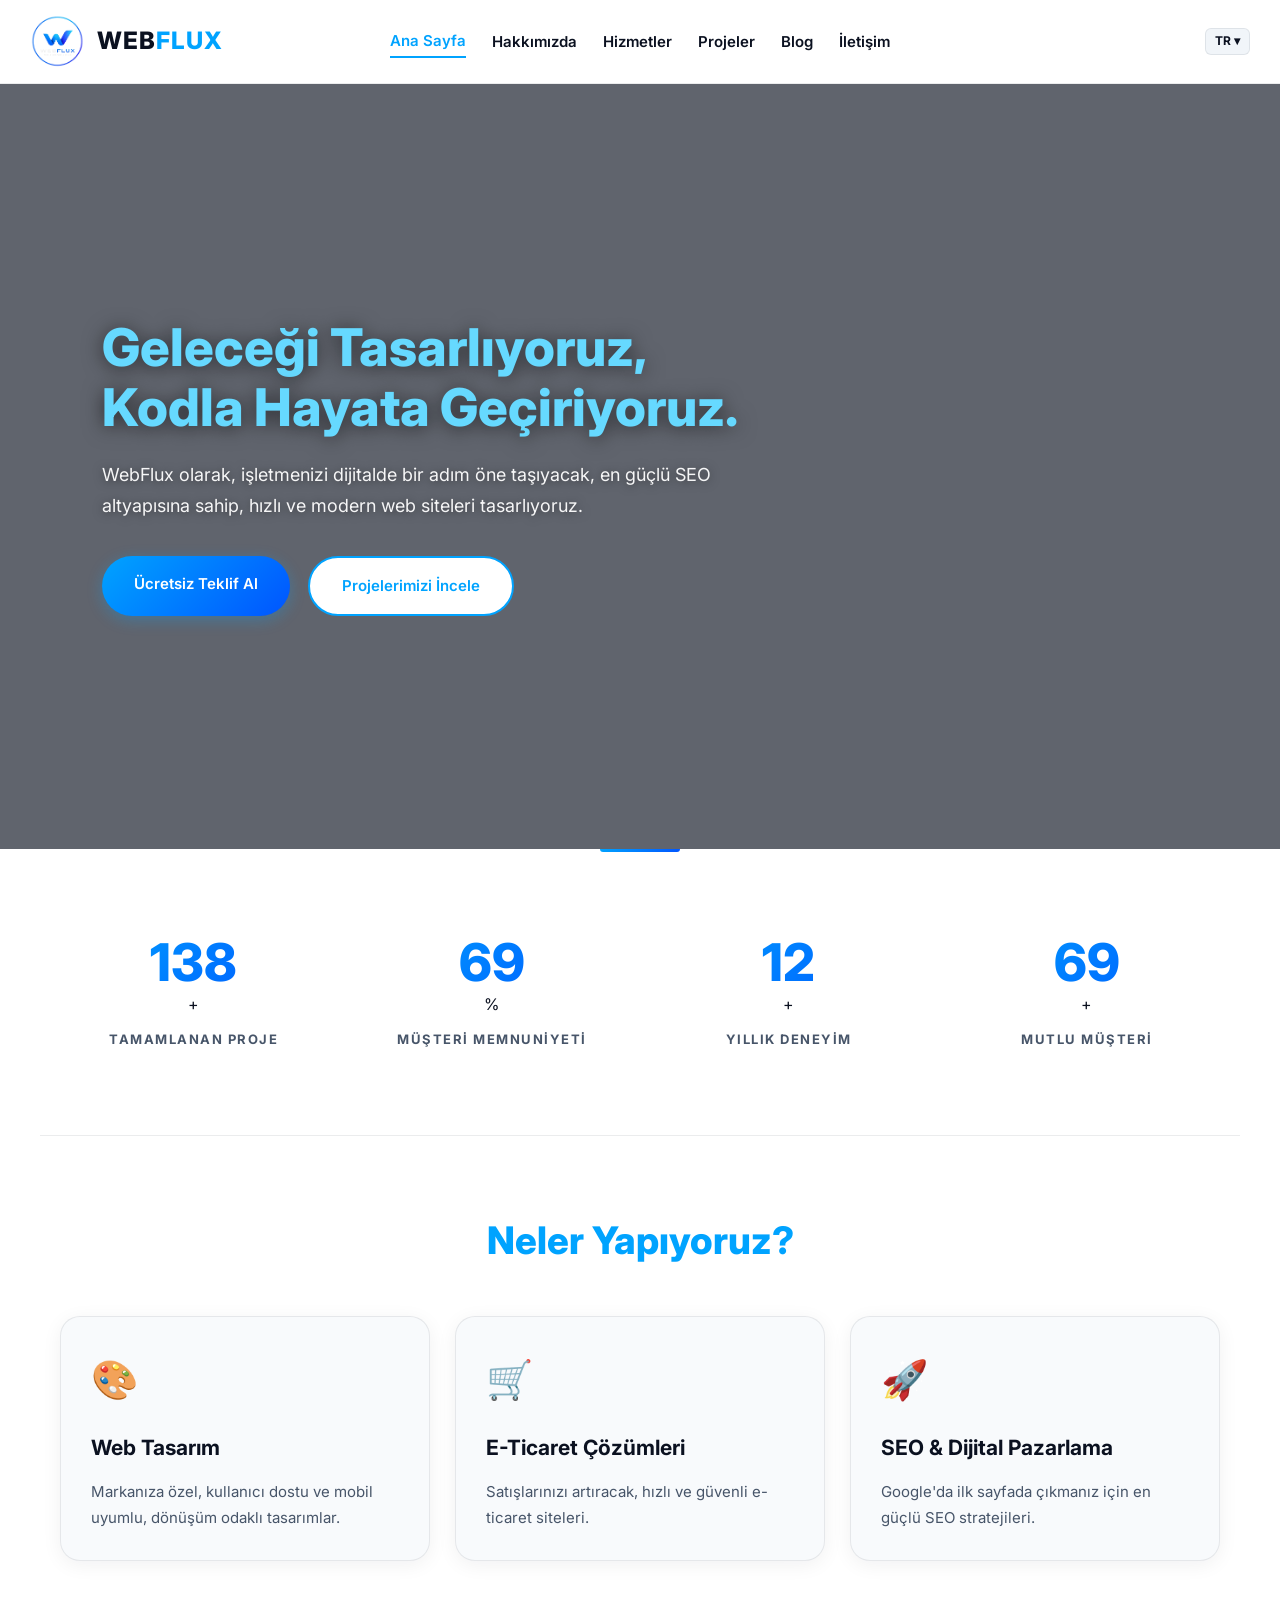
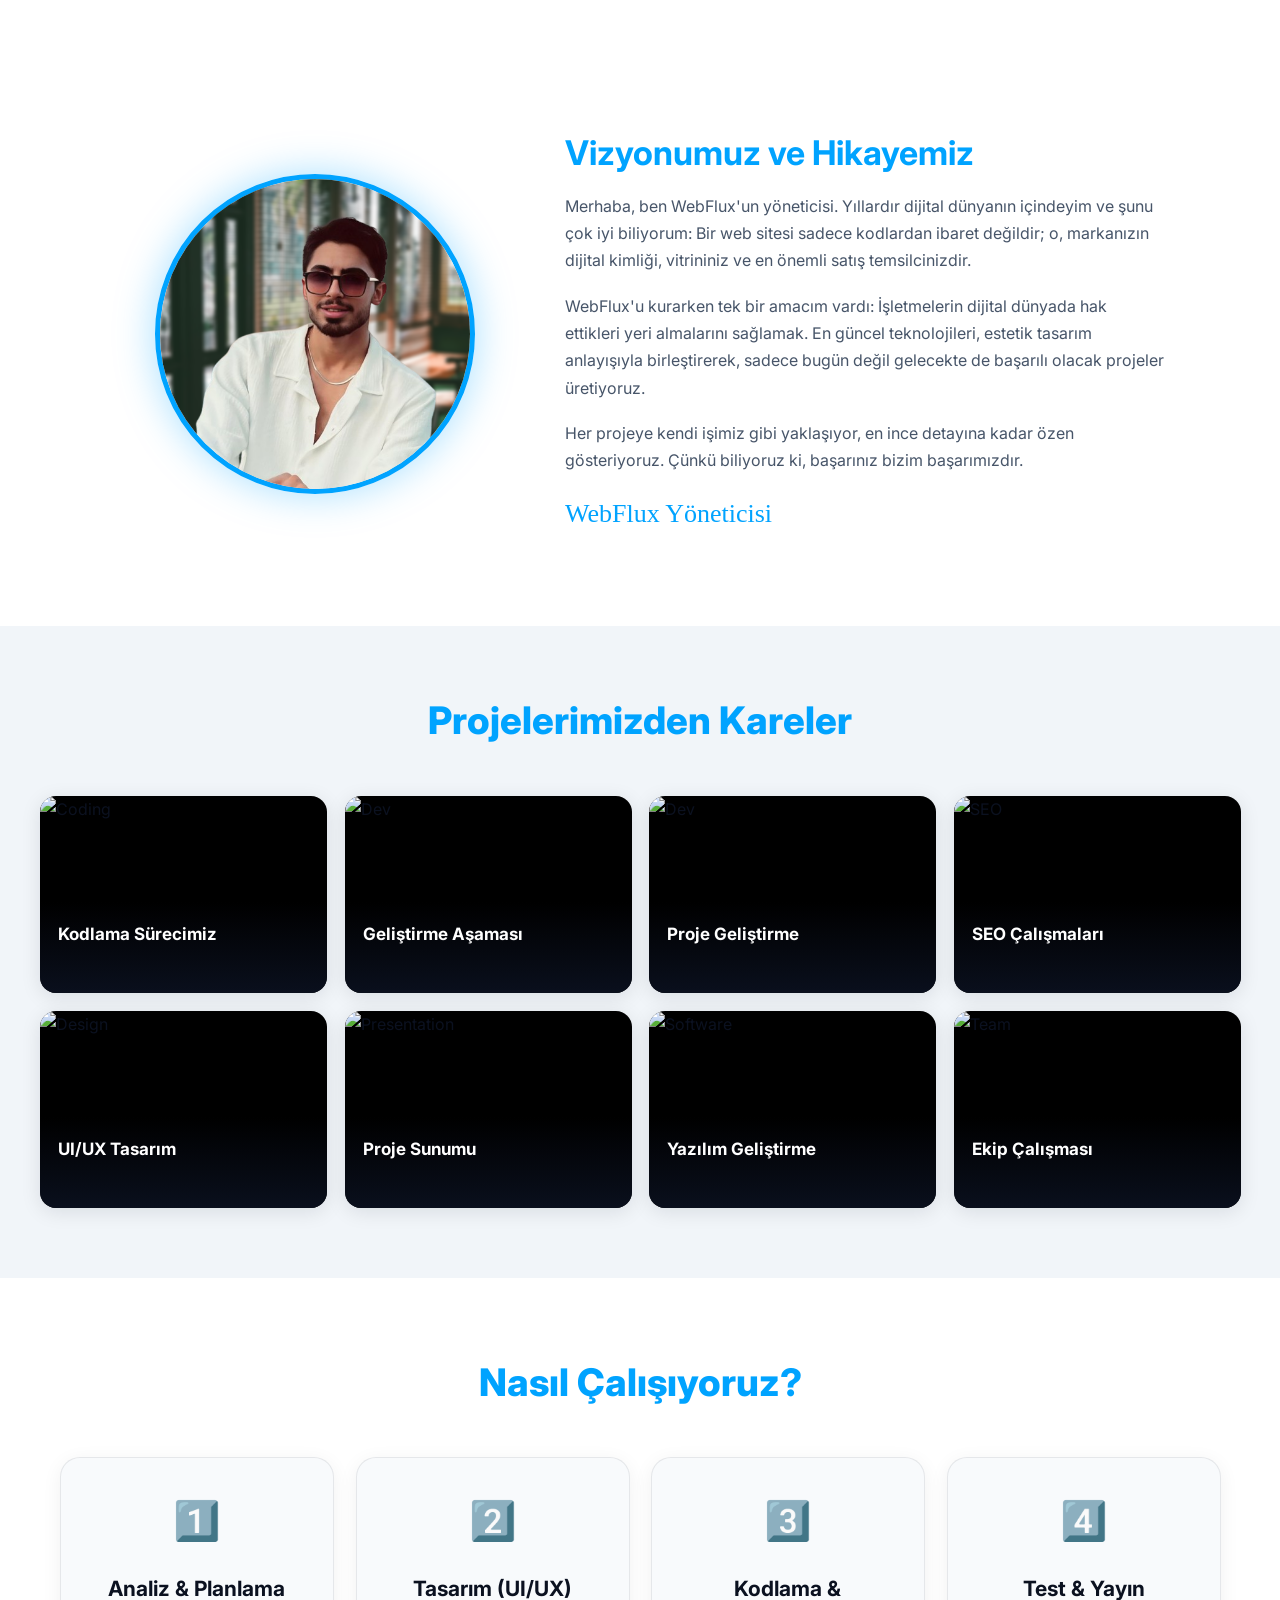
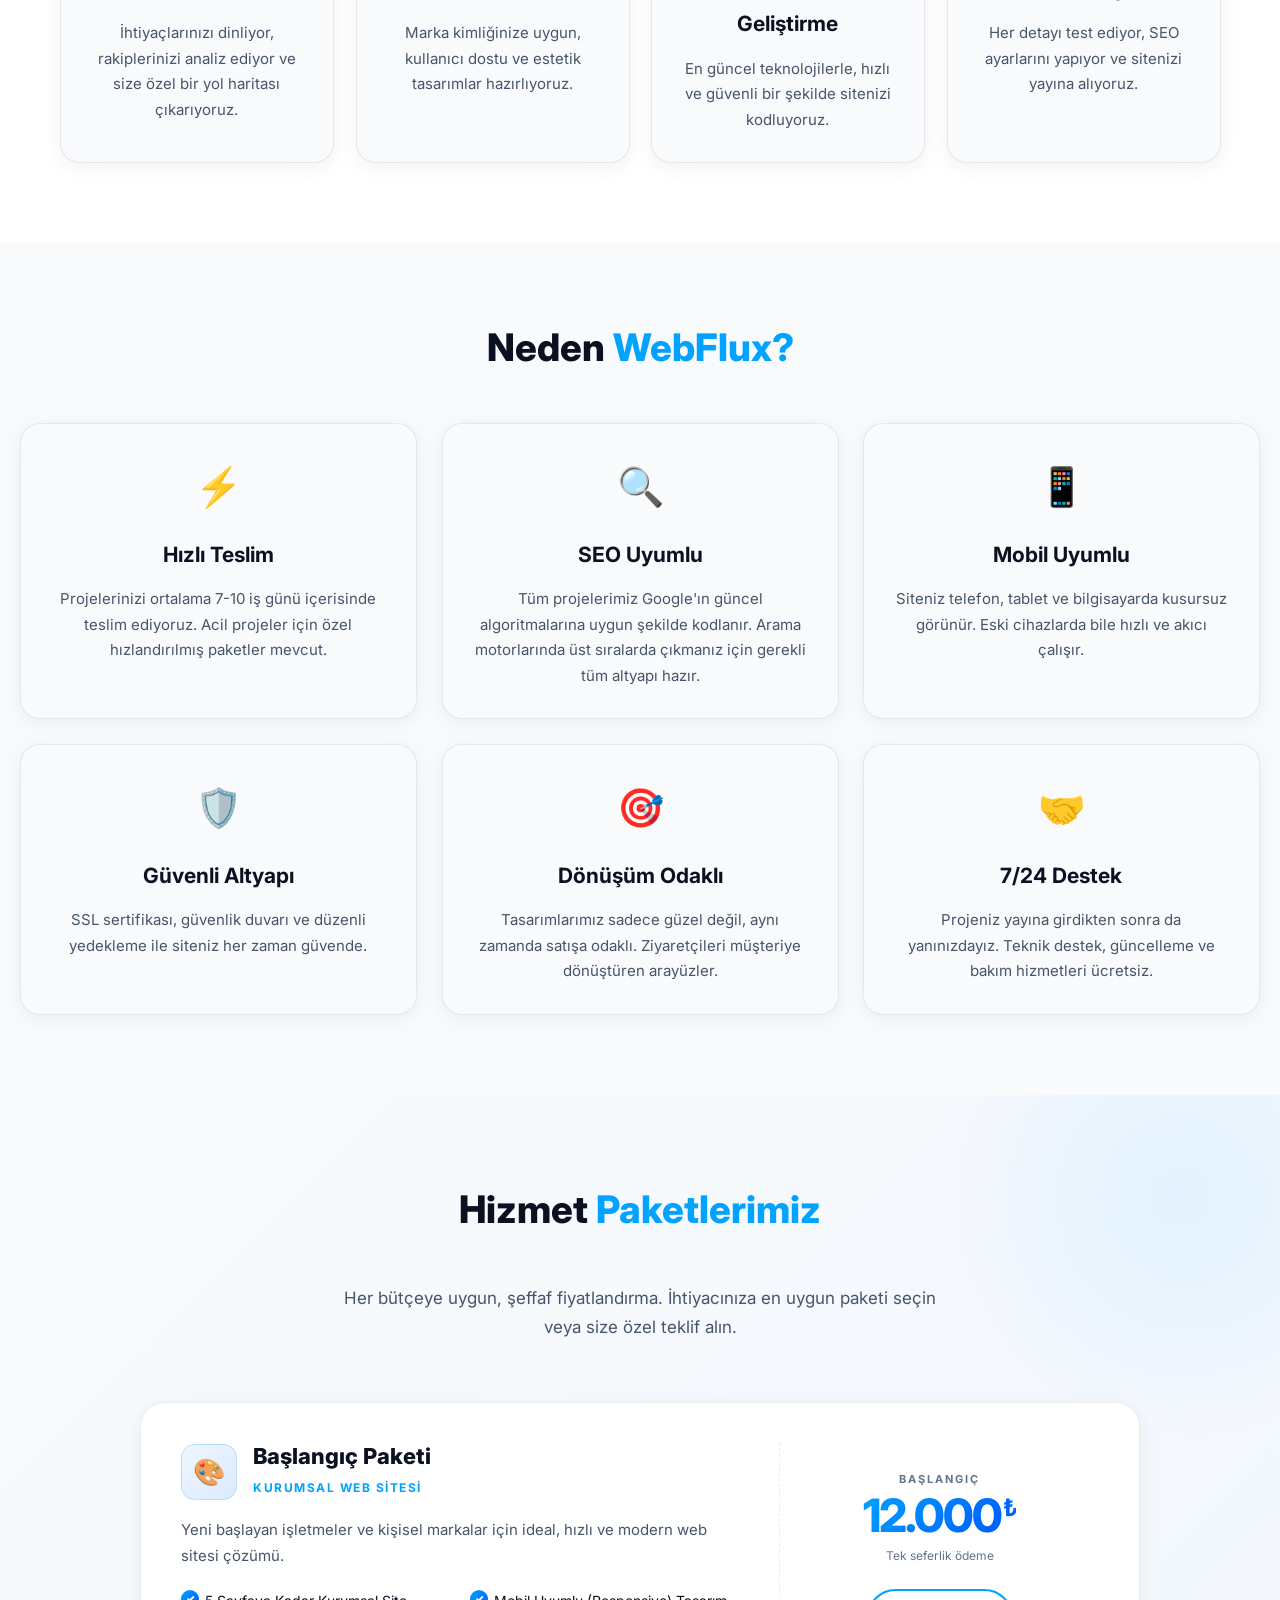
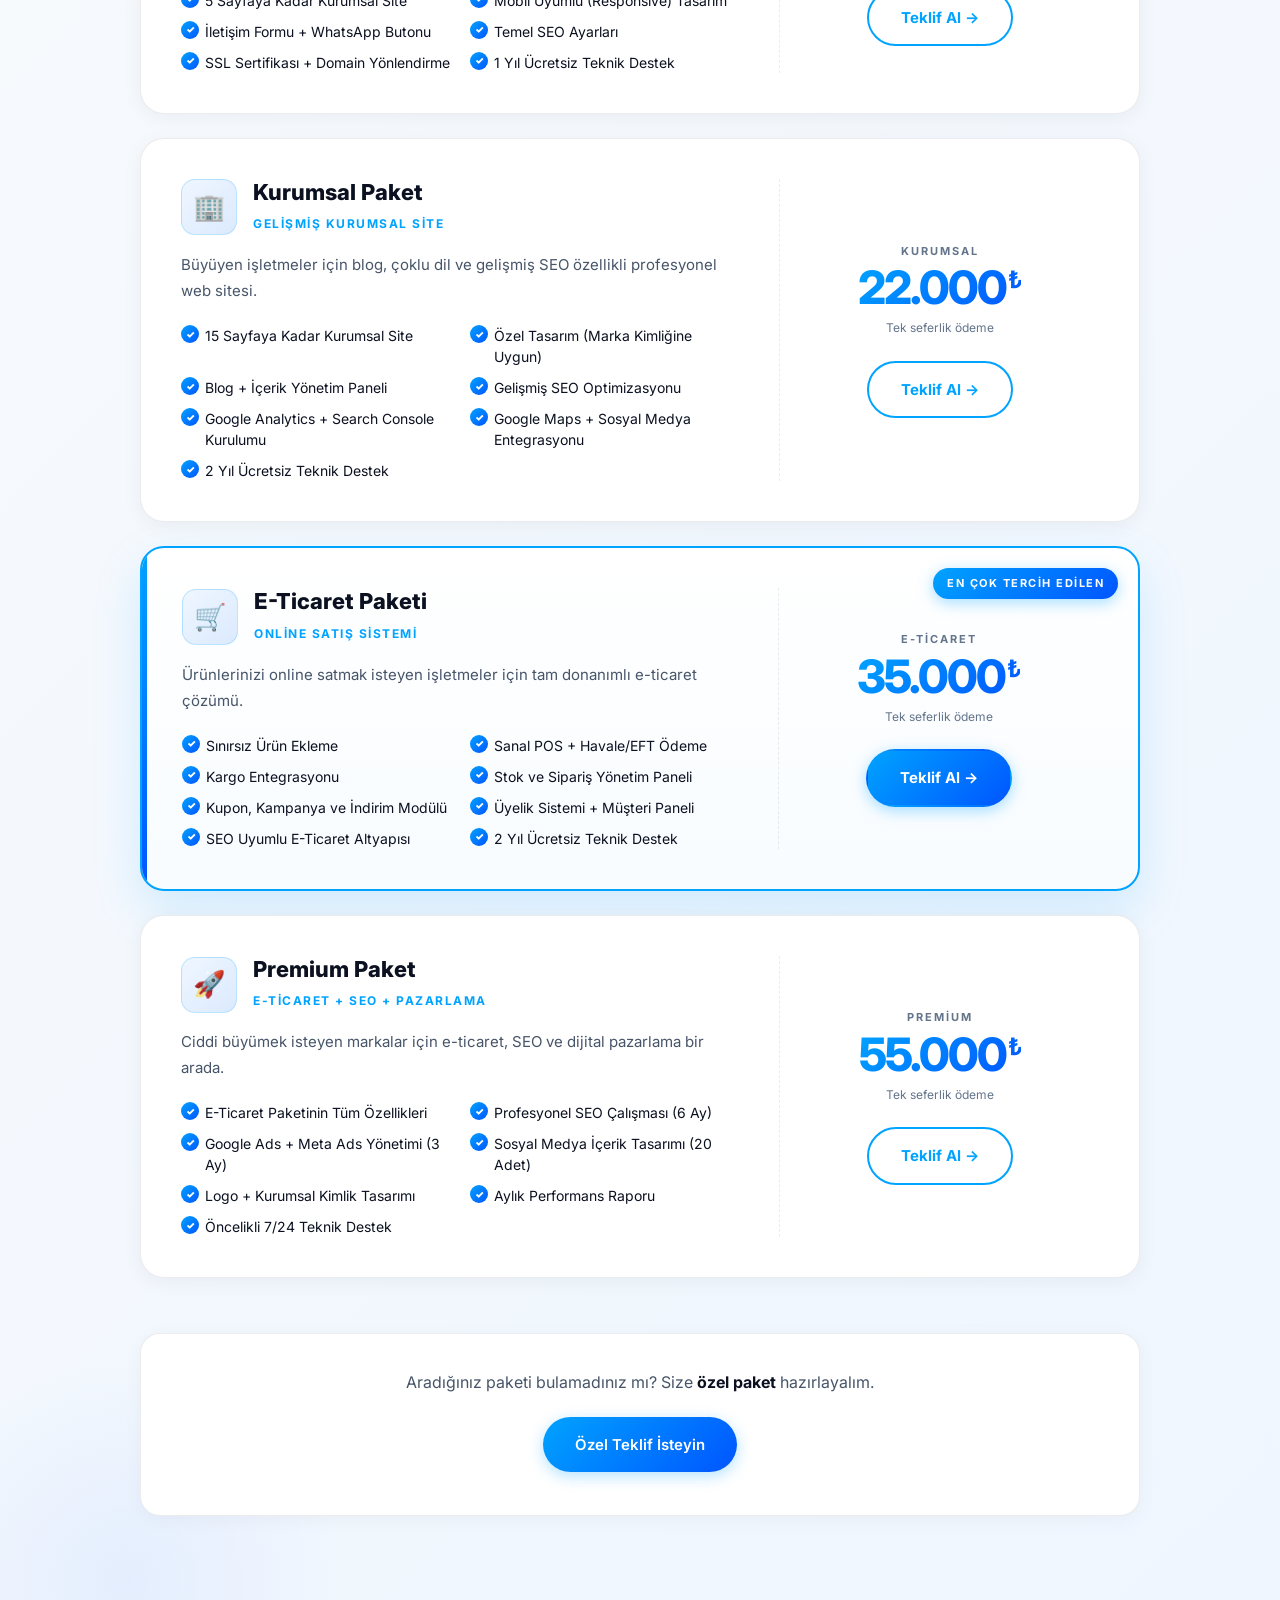
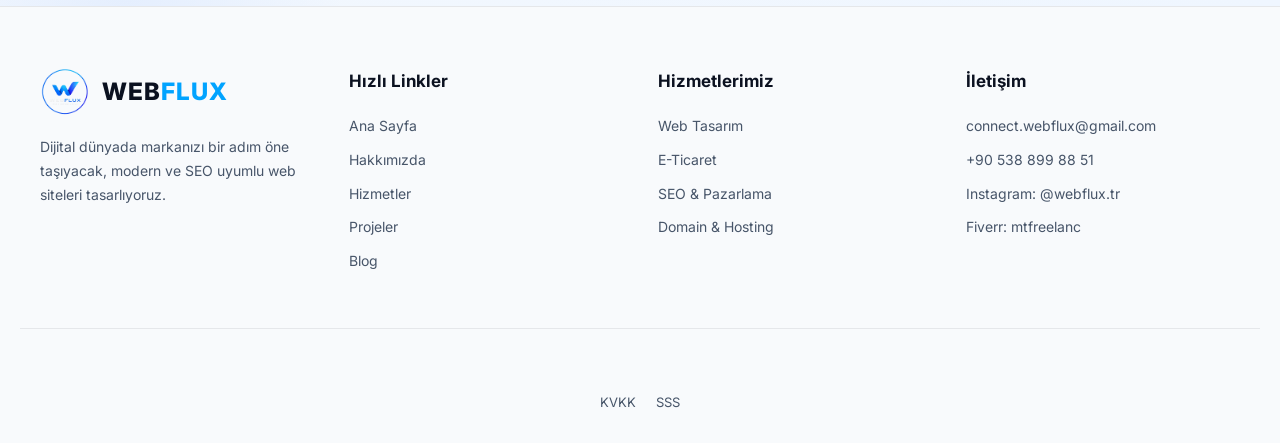
==== index.html @ 0c4a0071 "son up" ====
<!DOCTYPE html>
<html lang="tr" dir="ltr">
<head>
<meta charset="UTF-8">
<meta name="viewport" content="width=device-width,initial-scale=1.0">
<meta http-equiv="X-UA-Compatible" content="IE=edge">
<meta name="theme-color" content="#0B1120">
<title>WebFlux | Profesyonel Web Tasarım, E-Ticaret ve SEO Ajansı</title>
<meta name="description" content="WebFlux ile profesyonel web tasarım, e-ticaret, SEO ve dijital pazarlama hizmetleri. Türkiye'nin en hızlı web tasarım ajansı.">
<meta name="keywords" content="web tasarım, e-ticaret, seo ajansı, dijital pazarlama, webflux">
<meta name="robots" content="index,follow,max-image-preview:large">
<meta name="author" content="WebFlux">
<link rel="canonical" href="https://webflux.com.tr/">
<meta property="og:type" content="website">
<meta property="og:site_name" content="WebFlux">
<meta property="og:title" content="WebFlux | Profesyonel Web Tasarım ve E-Ticaret Ajansı">
<meta property="og:description" content="En hızlı ve kaliteli web tasarım, e-ticaret ve SEO hizmetleri.">
<meta property="og:url" content="https://webflux.com.tr/">
<meta property="og:image" content="https://webflux.com.tr/logo.png">
<meta property="og:locale" content="tr_TR">
<meta name="twitter:card" content="summary_large_image">
<meta name="twitter:title" content="WebFlux | Web Tasarım Ajansı">
<meta name="twitter:description" content="Profesyonel web tasarım ve e-ticaret hizmetleri.">
<meta name="twitter:image" content="https://webflux.com.tr/logo.png">
<link rel="icon" type="image/x-icon" href="favicon.ico">
<link rel="icon" type="image/png" sizes="32x32" href="favicon-32x32.png">
<link rel="icon" type="image/png" sizes="16x16" href="favicon-16x16.png">
<link rel="apple-touch-icon" sizes="180x180" href="apple-touch-icon.png">
<link rel="manifest" href="site.webmanifest">
<link rel="preconnect" href="https://fonts.googleapis.com">
<link rel="preconnect" href="https://fonts.gstatic.com" crossorigin>
<link rel="stylesheet" href="style.css">
<link href="https://fonts.googleapis.com/css2?family=Inter:wght@300;400;500;600;700;800&display=swap" rel="stylesheet">
<script async src="https://www.googletagmanager.com/gtag/js?id=G-5HSKSWRNPC"></script>
<script>
window.dataLayer = window.dataLayer || [];
function gtag(){dataLayer.push(arguments);}
gtag('js', new Date());
gtag('config', 'G-5HSKSWRNPC');
</script>
<script type="application/ld+json">
{"@context":"https://schema.org","@type":"ProfessionalService","name":"WebFlux","url":"https://webflux.com.tr/","logo":"https://webflux.com.tr/logo.png","email":"connect.webflux@gmail.com","telephone":"+90-538-899-88-51","address":{"@type":"PostalAddress","addressLocality":"İstanbul","addressCountry":"TR"},"sameAs":["https://www.instagram.com/webflux.tr","https://www.fiverr.com/mtfreelanc"]}
</script>
</head>
<body>
<header>
<a href="index.html" class="logo-container"><img src="logo.png" alt="WebFlux"><div class="logo-text">WEB<span>FLUX</span></div></a>
<button class="menu-toggle">☰</button>
<nav>
<a href="index.html" class="active" data-i18n="nav_home">Ana Sayfa</a>
<a href="hakkimizda.html" data-i18n="nav_about">Hakkımızda</a>
<a href="hizmetler.html" data-i18n="nav_services">Hizmetler</a>
<a href="projeler.html" data-i18n="nav_projects">Projeler</a>
<a href="blog.html" data-i18n="nav_blog">Blog</a>
<a href="iletisim.html" data-i18n="nav_contact">İletişim</a>
</nav>
<div class="lang-selector"><button class="lang-btn" id="langToggle"><span id="currentLangLabel">TR</span> ▾</button><div class="lang-dropdown" id="langDropdown">
<button class="lang-option" data-lang="tr">🇹🇷 Türkçe</button>
<button class="lang-option" data-lang="en">🇬🇧 English</button>
<button class="lang-option" data-lang="fa">🇮🇷 فارسی</button>
<button class="lang-option" data-lang="ar">🇸🇦 العربية</button>
<button class="lang-option" data-lang="ru">🇷🇺 Русский</button>
</div></div>
</header>

<section class="hero">
<video class="hero-video" autoplay muted loop playsinline>
<source src="hero-video.mp4" type="video/mp4">
</video>
<div class="hero-overlay"></div>
<div class="hero-content">
<h1><span class="hero-line">Geleceği Tasarlıyoruz,</span><br><span class="hero-line">Kodla Hayata Geçiriyoruz.</span></h1>
<p data-i18n="hero_desc">WebFlux olarak, işletmenizi dijitalde bir adım öne taşıyacak, en güçlü SEO altyapısına sahip, hızlı ve modern web siteleri tasarlıyoruz.</p>
<div class="hero-buttons"><a href="iletisim.html" class="btn-primary" data-i18n="hero_cta1">Ücretsiz Teklif Al</a><a href="projeler.html" class="btn-secondary" data-i18n="hero_cta2">Projelerimizi İncele</a></div>
</div>
</section>

<section class="stats-container">
<div class="stat-item"><span class="counter" data-target="250">0</span>+<p data-i18n="stats_projects">Tamamlanan Proje</p></div>
<div class="stat-item"><span class="counter" data-target="98">0</span>%<p data-i18n="stats_satisfaction">Müşteri Memnuniyeti</p></div>
<div class="stat-item"><span class="counter" data-target="12">0</span>+<p data-i18n="stats_experience">Yıllık Deneyim</p></div>
<div class="stat-item"><span class="counter" data-target="180">0</span>+<p data-i18n="stats_clients">Mutlu Müşteri</p></div>
</section>

<section class="section-container">
<h2 class="section-title"><span data-i18n="services_title1">Neler</span> <span data-i18n="services_title2">Yapıyoruz?</span></h2>
<div class="grid-3">
<div class="card-3d"><span class="card-icon">🎨</span><h3 data-i18n="services_web_title">Web Tasarım</h3><p data-i18n="services_web_desc">Markanıza özel, kullanıcı dostu ve mobil uyumlu, dönüşüm odaklı tasarımlar.</p></div>
<div class="card-3d"><span class="card-icon">🛒</span><h3 data-i18n="services_eco_title">E-Ticaret Çözümleri</h3><p data-i18n="services_eco_desc">Satışlarınızı artıracak, hızlı ve güvenli e-ticaret siteleri.</p></div>
<div class="card-3d"><span class="card-icon">🚀</span><h3 data-i18n="services_seo_title">SEO & Dijital Pazarlama</h3><p data-i18n="services_seo_desc">Google'da ilk sayfada çıkmanız için en güçlü SEO stratejileri.</p></div>
</div>
</section>

<section class="manager-section">
<div class="manager-img-wrapper"><img src="founder.jpg" alt="WebFlux Manager"></div>
<div class="manager-text">
<h2><span data-i18n="manager_title1">Vizyonumuz ve</span> <span data-i18n="manager_title2">Hikayemiz</span></h2>
<p data-i18n="manager_p1">Merhaba, ben WebFlux'un yöneticisi. Yıllardır dijital dünyanın içindeyim ve şunu çok iyi biliyorum: Bir web sitesi sadece kodlardan ibaret değildir; o, markanızın dijital kimliği, vitrininiz ve en önemli satış temsilcinizdir.</p>
<p data-i18n="manager_p2">WebFlux'u kurarken tek bir amacım vardı: İşletmelerin dijital dünyada hak ettikleri yeri almalarını sağlamak.</p>
<p data-i18n="manager_p3">Her projeye kendi işimiz gibi yaklaşıyor, en ince detayına kadar özen gösteriyoruz.</p>
<div class="manager-signature" data-i18n="manager_signature">WebFlux Yöneticisi</div>
</div>
</section>

<section class="media-section">
<h2 class="section-title"><span data-i18n="media_title1">Projelerimizden</span> <span data-i18n="media_title2">Kareler</span></h2>
<div class="media-grid">
<div class="media-item"><img src="https://images.unsplash.com/photo-1555066931-4365d14bab8c?q=80&w=800&auto=format&fit=crop" alt="Coding"><div class="media-overlay"><h4 data-i18n="media_m1_t">Kodlama Sürecimiz</h4><p data-i18n="media_m1_d">Temiz ve optimize edilmiş kodlar</p></div></div>
<div class="media-item"><img src="https://images.unsplash.com/photo-1531403009284-440f080d1e12?q=80&w=800&auto=format&fit=crop" alt="Dev"><div class="media-overlay"><h4 data-i18n="media_m2_t">Geliştirme Aşaması</h4><p data-i18n="media_m2_d">Modern teknolojilerle kodlama</p></div></div>
<div class="media-item"><img src="https://images.unsplash.com/photo-1517245386807-bb43f82c33c4?q=80&w=800&auto=format&fit=crop" alt="Dev"><div class="media-overlay"><h4 data-i18n="media_m3_t">Proje Geliştirme</h4><p data-i18n="media_m3_d">Her detay özenle işleniyor</p></div></div>
<div class="media-item"><img src="https://images.unsplash.com/photo-1551288049-bebda4e38f71?q=80&w=800&auto=format&fit=crop" alt="SEO"><div class="media-overlay"><h4 data-i18n="media_m4_t">SEO Çalışmaları</h4><p data-i18n="media_m4_d">Google'da üst sıralara taşıyoruz</p></div></div>
<div class="media-item"><img src="https://images.unsplash.com/photo-1522542550221-31fd19575a2d?q=80&w=800&auto=format&fit=crop" alt="Design"><div class="media-overlay"><h4 data-i18n="media_m5_t">UI/UX Tasarım</h4><p data-i18n="media_m5_d">Kullanıcı odaklı arayüzler</p></div></div>
<div class="media-item"><img src="https://images.unsplash.com/photo-1460925895917-afdab827c52f?q=80&w=800&auto=format&fit=crop" alt="Presentation"><div class="media-overlay"><h4 data-i18n="media_m6_t">Proje Sunumu</h4><p data-i18n="media_m6_d">Modern ve etkileyici sunumlar</p></div></div>
<div class="media-item"><img src="https://images.unsplash.com/photo-1461749280684-dccba630e2f6?q=80&w=800&auto=format&fit=crop" alt="Software"><div class="media-overlay"><h4 data-i18n="media_m7_t">Yazılım Geliştirme</h4><p data-i18n="media_m7_d">Performans odaklı kodlar</p></div></div>
<div class="media-item"><img src="https://images.unsplash.com/photo-1498050108023-c5249f4df085?q=80&w=800&auto=format&fit=crop" alt="Team"><div class="media-overlay"><h4 data-i18n="media_m8_t">Ekip Çalışması</h4><p data-i18n="media_m8_d">Profesyonel ekip koordinasyonu</p></div></div>
</div>
</section>

<section class="section-container">
<h2 class="section-title"><span data-i18n="process_title1">Nasıl</span> <span data-i18n="process_title2">Çalışıyoruz?</span></h2>
<div class="grid-4">
<div class="card-3d" style="text-align:center"><span class="card-icon">1️⃣</span><h3 data-i18n="process_s1_t">Analiz & Planlama</h3><p data-i18n="process_s1_d">İhtiyaçlarınızı dinliyor, rakiplerinizi analiz ediyor ve size özel yol haritası çıkarıyoruz.</p></div>
<div class="card-3d" style="text-align:center"><span class="card-icon">2️⃣</span><h3 data-i18n="process_s2_t">Tasarım (UI/UX)</h3><p data-i18n="process_s2_d">Marka kimliğinize uygun, kullanıcı dostu ve estetik tasarımlar hazırlıyoruz.</p></div>
<div class="card-3d" style="text-align:center"><span class="card-icon">3️⃣</span><h3 data-i18n="process_s3_t">Kodlama & Geliştirme</h3><p data-i18n="process_s3_d">En güncel teknolojilerle, hızlı ve güvenli bir şekilde sitenizi kodluyoruz.</p></div>
<div class="card-3d" style="text-align:center"><span class="card-icon">4️⃣</span><h3 data-i18n="process_s4_t">Test & Yayın</h3><p data-i18n="process_s4_d">Her detayı test ediyor, SEO ayarlarını yapıyor ve sitenizi yayına alıyoruz.</p></div>
</div>
</section>

<section class="section-container" style="background:#F8FAFC;max-width:100%">
<h2 class="section-title">Neden <span>WebFlux?</span></h2>
<div class="grid-3">
<div class="card-3d" style="text-align:center"><span class="card-icon">⚡</span><h3>Hızlı Teslim</h3><p>Projelerinizi ortalama 7-10 iş günü içerisinde teslim ediyoruz. Acil projeler için özel hızlandırılmış paketler mevcut.</p></div>
<div class="card-3d" style="text-align:center"><span class="card-icon">🔍</span><h3>SEO Uyumlu</h3><p>Tüm projelerimiz Google'ın güncel algoritmalarına uygun şekilde kodlanır. Arama motorlarında üst sıralarda çıkmanız için gerekli tüm altyapı hazır.</p></div>
<div class="card-3d" style="text-align:center"><span class="card-icon">📱</span><h3>Mobil Uyumlu</h3><p>Siteniz telefon, tablet ve bilgisayarda kusursuz görünür. Eski cihazlarda bile hızlı ve akıcı çalışır.</p></div>
<div class="card-3d" style="text-align:center"><span class="card-icon">🛡️</span><h3>Güvenli Altyapı</h3><p>SSL sertifikası, güvenlik duvarı ve düzenli yedekleme ile siteniz her zaman güvende.</p></div>
<div class="card-3d" style="text-align:center"><span class="card-icon">🎯</span><h3>Dönüşüm Odaklı</h3><p>Tasarımlarımız sadece güzel değil, aynı zamanda satışa odaklı. Ziyaretçileri müşteriye dönüştüren arayüzler.</p></div>
<div class="card-3d" style="text-align:center"><span class="card-icon">🤝</span><h3>7/24 Destek</h3><p>Projeniz yayına girdikten sonra da yanınızdayız. Teknik destek, güncelleme ve bakım hizmetleri ücretsiz.</p></div>
</div>
</section>

<section class="pricing-section">
    <div class="pricing-header">
        <h2 class="section-title">Hizmet <span>Paketlerimiz</span></h2>
        <p class="pricing-subtitle">Her bütçeye uygun, şeffaf fiyatlandırma. İhtiyacınıza en uygun paketi seçin veya size özel teklif alın.</p>
    </div>

    <div class="pricing-list">

        <div class="pricing-item">
            <div class="pricing-item-left">
                <div class="pricing-item-header">
                    <div class="pricing-icon">🎨</div>
                    <div>
                        <h3>Başlangıç Paketi</h3>
                        <span class="pricing-tag">Kurumsal Web Sitesi</span>
                    </div>
                </div>
                <p class="pricing-desc">Yeni başlayan işletmeler ve kişisel markalar için ideal, hızlı ve modern web sitesi çözümü.</p>
                <ul class="pricing-features">
                    <li>5 Sayfaya Kadar Kurumsal Site</li>
                    <li>Mobil Uyumlu (Responsive) Tasarım</li>
                    <li>İletişim Formu + WhatsApp Butonu</li>
                    <li>Temel SEO Ayarları</li>
                    <li>SSL Sertifikası + Domain Yönlendirme</li>
                    <li>1 Yıl Ücretsiz Teknik Destek</li>
                </ul>
            </div>
            <div class="pricing-item-right">
                <div class="pricing-price">
                    <span class="pricing-from">Başlangıç</span>
                    <span class="pricing-amount">12.000<span class="pricing-currency">₺</span></span>
                    <span class="pricing-note">Tek seferlik ödeme</span>
                </div>
                <a href="iletisim.html" class="pricing-btn">Teklif Al →</a>
            </div>
        </div>

        <div class="pricing-item">
            <div class="pricing-item-left">
                <div class="pricing-item-header">
                    <div class="pricing-icon">🏢</div>
                    <div>
                        <h3>Kurumsal Paket</h3>
                        <span class="pricing-tag">Gelişmiş Kurumsal Site</span>
                    </div>
                </div>
                <p class="pricing-desc">Büyüyen işletmeler için blog, çoklu dil ve gelişmiş SEO özellikli profesyonel web sitesi.</p>
                <ul class="pricing-features">
                    <li>15 Sayfaya Kadar Kurumsal Site</li>
                    <li>Özel Tasarım (Marka Kimliğine Uygun)</li>
                    <li>Blog + İçerik Yönetim Paneli</li>
                    <li>Gelişmiş SEO Optimizasyonu</li>
                    <li>Google Analytics + Search Console Kurulumu</li>
                    <li>Google Maps + Sosyal Medya Entegrasyonu</li>
                    <li>2 Yıl Ücretsiz Teknik Destek</li>
                </ul>
            </div>
            <div class="pricing-item-right">
                <div class="pricing-price">
                    <span class="pricing-from">Kurumsal</span>
                    <span class="pricing-amount">22.000<span class="pricing-currency">₺</span></span>
                    <span class="pricing-note">Tek seferlik ödeme</span>
                </div>
                <a href="iletisim.html" class="pricing-btn">Teklif Al →</a>
            </div>
        </div>

        <div class="pricing-item pricing-item-featured">
            <div class="pricing-badge">EN ÇOK TERCİH EDİLEN</div>
            <div class="pricing-item-left">
                <div class="pricing-item-header">
                    <div class="pricing-icon">🛒</div>
                    <div>
                        <h3>E-Ticaret Paketi</h3>
                        <span class="pricing-tag">Online Satış Sistemi</span>
                    </div>
                </div>
                <p class="pricing-desc">Ürünlerinizi online satmak isteyen işletmeler için tam donanımlı e-ticaret çözümü.</p>
                <ul class="pricing-features">
                    <li>Sınırsız Ürün Ekleme</li>
                    <li>Sanal POS + Havale/EFT Ödeme</li>
                    <li>Kargo Entegrasyonu</li>
                    <li>Stok ve Sipariş Yönetim Paneli</li>
                    <li>Kupon, Kampanya ve İndirim Modülü</li>
                    <li>Üyelik Sistemi + Müşteri Paneli</li>
                    <li>SEO Uyumlu E-Ticaret Altyapısı</li>
                    <li>2 Yıl Ücretsiz Teknik Destek</li>
                </ul>
            </div>
            <div class="pricing-item-right">
                <div class="pricing-price">
                    <span class="pricing-from">E-Ticaret</span>
                    <span class="pricing-amount">35.000<span class="pricing-currency">₺</span></span>
                    <span class="pricing-note">Tek seferlik ödeme</span>
                </div>
                <a href="iletisim.html" class="pricing-btn pricing-btn-featured">Teklif Al →</a>
            </div>
        </div>

        <div class="pricing-item">
            <div class="pricing-item-left">
                <div class="pricing-item-header">
                    <div class="pricing-icon">🚀</div>
                    <div>
                        <h3>Premium Paket</h3>
                        <span class="pricing-tag">E-Ticaret + SEO + Pazarlama</span>
                    </div>
                </div>
                <p class="pricing-desc">Ciddi büyümek isteyen markalar için e-ticaret, SEO ve dijital pazarlama bir arada.</p>
                <ul class="pricing-features">
                    <li>E-Ticaret Paketinin Tüm Özellikleri</li>
                    <li>Profesyonel SEO Çalışması (6 Ay)</li>
                    <li>Google Ads + Meta Ads Yönetimi (3 Ay)</li>
                    <li>Sosyal Medya İçerik Tasarımı (20 Adet)</li>
                    <li>Logo + Kurumsal Kimlik Tasarımı</li>
                    <li>Aylık Performans Raporu</li>
                    <li>Öncelikli 7/24 Teknik Destek</li>
                </ul>
            </div>
            <div class="pricing-item-right">
                <div class="pricing-price">
                    <span class="pricing-from">Premium</span>
                    <span class="pricing-amount">55.000<span class="pricing-currency">₺</span></span>
                    <span class="pricing-note">Tek seferlik ödeme</span>
                </div>
                <a href="iletisim.html" class="pricing-btn">Teklif Al →</a>
            </div>
        </div>

    </div>

    <div class="pricing-footer">
        <p>Aradığınız paketi bulamadınız mı? Size <strong>özel paket</strong> hazırlayalım.</p>
        <a href="iletisim.html" class="btn-primary">Özel Teklif İsteyin</a>
    </div>
</section>

<footer>
<div class="footer-grid">
<div class="footer-col"><div class="logo-container" style="margin-bottom:18px"><img src="logo.png" alt="WebFlux" style="height:50px"><div class="logo-text">WEB<span>FLUX</span></div></div><p data-i18n="footer_desc">Dijital dünyada markanızı bir adım öne taşıyacak, modern ve SEO uyumlu web siteleri tasarlıyoruz.</p></div>
<div class="footer-col"><h4 data-i18n="footer_quick">Hızlı Linkler</h4><a href="index.html" data-i18n="nav_home">Ana Sayfa</a><a href="hakkimizda.html" data-i18n="nav_about">Hakkımızda</a><a href="hizmetler.html" data-i18n="nav_services">Hizmetler</a><a href="projeler.html" data-i18n="nav_projects">Projeler</a><a href="blog.html" data-i18n="nav_blog">Blog</a></div>
<div class="footer-col"><h4 data-i18n="footer_services">Hizmetlerimiz</h4><a href="hizmetler.html" data-i18n="footer_webdesign">Web Tasarım</a><a href="hizmetler.html" data-i18n="footer_eco">E-Ticaret</a><a href="hizmetler.html" data-i18n="footer_seo">SEO & Pazarlama</a><a href="hizmetler.html" data-i18n="footer_domain">Domain & Hosting</a></div>
<div class="footer-col"><h4 data-i18n="footer_contact">İletişim</h4><a href="mailto:connect.webflux@gmail.com">connect.webflux@gmail.com</a><a href="tel:+905388998851">+90 538 899 88 51</a><a href="https://www.instagram.com/webflux.tr?stkn=MTRya2tkdmo5ZDlkMw==" target="_blank">Instagram: @webflux.tr</a><a href="https://www.fiverr.com/mtfreelanc" target="_blank">Fiverr: mtfreelanc</a></div>
</div>
<div class="footer-bottom"><p>&copy; 2026 WebFlux.com.tr - <span data-i18n="footer_copyright">Tüm Hakları Saklıdır.</span></p><div style="margin-top:15px"><a href="kvkk.html" style="color:var(--text-muted);text-decoration:none;margin:0 10px" data-i18n="footer_kvkk">KVKK</a><a href="sss.html" style="color:var(--text-muted);text-decoration:none;margin:0 10px" data-i18n="footer_sss">SSS</a></div></div>
</footer>
<script src="lang.js"></script>
<script src="script.js"></script>
</body>
</html>
---- style.css ----
:root{--bg-dark:#FFFFFF;--bg-card:#F8FAFC;--bg-card-hover:#EFF6FF;--bg-alt:#F1F5F9;--text-main:#0B1120;--text-muted:#475569;--text-soft:#64748B;--accent-blue:#00A3FF;--accent-dark:#0055FF;--accent-navy:#0B1120;--accent-gradient:linear-gradient(135deg,#00A3FF,#0055FF);--border-color:rgba(11,17,32,0.08);--border-color-hover:rgba(0,163,255,0.35);--shadow-card:0 4px 20px rgba(11,17,32,0.06);--shadow-card-hover:0 20px 40px rgba(0,85,255,0.15);--font-family:'Inter',sans-serif}
*{margin:0;padding:0;box-sizing:border-box}
body{background:var(--bg-dark);color:var(--text-main);font-family:var(--font-family);line-height:1.7;overflow-x:hidden;min-height:100vh}
html{scroll-behavior:smooth}
img{max-width:100%;height:auto;display:block}

/* ============ HEADER — NAV ORTADA ============ */
header{
  position:sticky;top:0;z-index:1000;
  background:rgba(255,255,255,0.95);
  backdrop-filter:blur(12px);
  border-bottom:1px solid var(--border-color);
  padding:14px 30px;
  display:grid;
  grid-template-columns:1fr auto 1fr;
  align-items:center;
  gap:20px;
}
.logo-container{display:flex;align-items:center;gap:12px;text-decoration:none;justify-self:start}
.logo-container img{height:55px;width:auto}
.logo-text{font-size:24px;font-weight:800;color:var(--accent-navy);letter-spacing:1px}
.logo-text span{color:var(--accent-blue)}
nav{display:flex;gap:26px;align-items:center;justify-content:center;justify-self:center}
nav a{color:var(--text-main);text-decoration:none;font-weight:600;font-size:15px;transition:color .3s,transform .3s;position:relative;white-space:nowrap}
nav a::after{content:'';position:absolute;bottom:-5px;left:0;width:0;height:2px;background:var(--accent-blue);transition:width .3s}
nav a:hover::after,nav a.active::after{width:100%}
nav a:hover,nav a.active{color:var(--accent-blue);transform:translateY(-1px)}
.menu-toggle{display:none;font-size:26px;cursor:pointer;color:var(--accent-navy);background:none;border:none;padding:5px 10px}
.lang-selector{position:relative;justify-self:end}
.lang-btn{background:#F1F5F9;border:1px solid var(--border-color);color:var(--text-main);padding:5px 9px;border-radius:6px;cursor:pointer;font-family:inherit;font-size:12px;font-weight:700;transition:all .3s;display:flex;align-items:center;gap:3px;line-height:1.2}
.lang-btn:hover{border-color:var(--accent-blue);background:#EFF6FF;color:var(--accent-blue)}
.lang-dropdown{position:absolute;top:calc(100% + 6px);right:0;background:#FFFFFF;border:1px solid var(--border-color);border-radius:8px;padding:4px;min-width:120px;opacity:0;visibility:hidden;transform:translateY(-8px);transition:all .3s;z-index:2000;box-shadow:0 10px 30px rgba(11,17,32,0.12)}
.lang-dropdown.active{opacity:1;visibility:visible;transform:translateY(0)}
.lang-option{display:block;width:100%;padding:7px 10px;background:none;border:none;color:var(--text-main);text-align:left;cursor:pointer;border-radius:5px;font-family:inherit;font-size:12px;transition:all .2s}
.lang-option:hover{background:#EFF6FF;color:var(--accent-blue)}
.lang-option.active{background:#DBEAFE;color:var(--accent-blue);font-weight:600}

/* ============ GENEL ============ */
.section-container{padding:80px 20px;max-width:1200px;margin:0 auto}
.section-title{text-align:center;font-size:38px;margin-bottom:50px;color:var(--accent-navy);font-weight:800;line-height:1.3}
.section-title span{color:var(--accent-blue)}
.grid-3{display:grid;grid-template-columns:repeat(auto-fit,minmax(300px,1fr));gap:25px}
.grid-4{display:grid;grid-template-columns:repeat(auto-fit,minmax(240px,1fr));gap:22px}
.card-3d{background:var(--bg-card);border-radius:20px;padding:30px;transition:all .4s ease;border:1px solid var(--border-color);position:relative;overflow:hidden;display:flex;flex-direction:column;box-shadow:var(--shadow-card)}
.card-3d::before{content:'';position:absolute;top:0;left:0;width:100%;height:4px;background:var(--accent-gradient);opacity:0;transition:opacity .3s}
.card-3d:hover::before{opacity:1}
.card-3d:hover{transform:translateY(-8px);background:var(--bg-card-hover);box-shadow:var(--shadow-card-hover);border-color:var(--border-color-hover)}
.card-3d h3{font-size:21px;margin-bottom:14px;color:var(--accent-navy)}
.card-3d p{color:var(--text-muted);font-size:15px;flex-grow:1}
.card-icon{font-size:38px;margin-bottom:18px;display:block}

/* ============ HERO — SOLA HİZALI ============ */
.hero{position:relative;min-height:85vh;display:flex;flex-direction:column;justify-content:center;align-items:flex-start;text-align:left;padding:60px 8%;overflow:hidden;background:transparent}
.hero-video{position:absolute;top:0;left:0;width:100%;height:100%;object-fit:cover;z-index:0}
.hero-overlay{position:absolute;top:0;left:0;width:100%;height:100%;background:rgba(11,17,32,0.65);z-index:1}
.hero-content{position:relative;z-index:2;display:flex;flex-direction:column;align-items:flex-start;text-align:left;max-width:720px;width:100%}
.hero h1{color:#FFFFFF;font-size:52px;font-weight:800;max-width:720px;margin-bottom:22px;line-height:1.15;text-shadow:0 2px 20px rgba(0,0,0,0.6);text-align:left}
.hero h1 span{color:#66D9FF;-webkit-text-fill-color:#66D9FF;background:none;-webkit-background-clip:initial;background-clip:initial;text-shadow:0 2px 20px rgba(0,0,0,0.6)}
.hero p{color:rgba(255,255,255,0.95);font-size:18px;max-width:640px;margin-bottom:35px;text-shadow:0 1px 10px rgba(0,0,0,0.5);text-align:left}
.hero-buttons{display:flex;gap:18px;flex-wrap:wrap;justify-content:flex-start}

/* ============ BUTONLAR ============ */
.btn-primary{background:var(--accent-gradient);color:white;padding:15px 32px;border-radius:50px;text-decoration:none;font-weight:600;transition:all .3s;display:inline-block;border:none;cursor:pointer;box-shadow:0 4px 15px rgba(0,163,255,0.3);font-size:15px;font-family:inherit;position:relative;overflow:hidden}
.btn-primary:hover{transform:translateY(-3px);box-shadow:0 8px 25px rgba(0,163,255,0.5)}
.btn-primary::after{content:'';position:absolute;top:0;left:-100%;width:60%;height:100%;background:linear-gradient(90deg,transparent,rgba(255,255,255,0.25),transparent);transform:skewX(-20deg);transition:left .6s}
.btn-primary:hover::after{left:150%}
.btn-secondary{background:#FFFFFF;color:var(--accent-blue);padding:15px 32px;border-radius:50px;text-decoration:none;font-weight:600;transition:all .3s;display:inline-block;border:2px solid var(--accent-blue);font-size:15px;font-family:inherit}
.btn-secondary:hover{background:var(--accent-blue);color:#FFFFFF;transform:translateY(-3px)}

/* ============ İSTATİSTİKLER — BEYAZ TEMA UYUMLU ============ */
.stats-container{position:relative;background:#FFFFFF;padding:70px 20px;display:grid;grid-template-columns:repeat(auto-fit,minmax(180px,1fr));gap:30px;text-align:center;border-bottom:1px solid var(--border-color);max-width:1200px;margin:0 auto}
.stats-container::before{content:'';position:absolute;top:0;left:50%;transform:translateX(-50%);width:80px;height:3px;background:var(--accent-gradient);border-radius:0 0 4px 4px}
.stat-item{padding:15px 10px;transition:transform .3s ease}
.stat-item:hover{transform:translateY(-5px)}
.stat-item span{font-size:52px;font-weight:800;display:block;line-height:1.1;background:var(--accent-gradient);-webkit-background-clip:text;background-clip:text;-webkit-text-fill-color:transparent;color:transparent}
.stat-item p{color:var(--text-muted);font-size:13px;font-weight:700;text-transform:uppercase;letter-spacing:1.5px;margin-top:10px}

/* ============ YÖNETİCİ & EKİP ============ */
.manager-section{display:flex;align-items:center;gap:50px;max-width:1100px;margin:90px auto;padding:0 25px;flex-wrap:wrap}
.manager-img-wrapper{flex:1;min-width:280px;display:flex;justify-content:center}
.manager-img-wrapper img{width:320px;height:320px;border-radius:50%;object-fit:cover;border:5px solid var(--accent-blue);box-shadow:0 0 40px rgba(0,163,255,0.35);transition:transform .6s cubic-bezier(0.16,1,0.3,1),box-shadow .4s}
.manager-img-wrapper:hover img{transform:scale(1.05) rotate(-2deg)}
.manager-text{flex:1.5;min-width:280px}
.manager-text h2{font-size:34px;margin-bottom:18px;color:var(--accent-navy);line-height:1.3}
.manager-text h2 span{color:var(--accent-blue)}
.manager-text p{color:var(--text-muted);font-size:16px;margin-bottom:18px}
.manager-signature{font-family:'Brush Script MT',cursive;font-size:26px;color:var(--accent-blue);margin-top:18px}
.team-section{display:flex;align-items:center;gap:50px;max-width:1100px;margin:60px auto;padding:0 25px;flex-wrap:wrap}
.team-img{flex:1;min-width:280px;width:100%;max-height:500px;object-fit:cover;object-position:center;border-radius:20px;box-shadow:0 20px 40px rgba(11,17,32,0.12);display:block;transition:transform .6s cubic-bezier(0.16,1,0.3,1)}
.team-img:hover{transform:scale(1.03)}
.team-text{flex:1.5;min-width:280px}
.team-text h2{font-size:34px;margin-bottom:18px;color:var(--accent-navy)}
.team-text h2 span{color:var(--accent-blue)}
.team-text p{color:var(--text-muted);font-size:16px;margin-bottom:18px}

/* ============ MEDYA ============ */
.media-section{background:var(--bg-alt);padding:70px 20px}
.media-grid{display:grid;grid-template-columns:repeat(auto-fit,minmax(280px,1fr));gap:18px;max-width:1200px;margin:0 auto}
.media-item{border-radius:16px;overflow:hidden;position:relative;cursor:pointer;transition:transform .3s;background:#000;aspect-ratio:16/11;box-shadow:0 4px 20px rgba(11,17,32,0.1)}
.media-item:hover{transform:scale(1.03)}
.media-item img{width:100%;height:100%;object-fit:cover;display:block}
.media-overlay{position:absolute;bottom:0;left:0;width:100%;padding:18px;background:linear-gradient(transparent,rgba(11,17,32,0.9));color:white}
.media-overlay h4{font-size:17px;margin-bottom:4px;color:white}
.media-overlay p{font-size:13px;color:rgba(255,255,255,0.85)}

/* ============ PROJELER ============ */
.project-card{background:#FFFFFF;border-radius:20px;overflow:hidden;border:1px solid var(--border-color);transition:all .3s;display:flex;flex-direction:column;box-shadow:var(--shadow-card);transform-style:preserve-3d}
.project-card:hover{transform:translateY(-8px);border-color:var(--accent-blue);box-shadow:var(--shadow-card-hover)}
.project-img{width:100%;height:220px;object-fit:cover}
.project-info{padding:25px;display:flex;flex-direction:column;flex-grow:1}
.project-info .sector{color:var(--accent-blue);font-size:12px;font-weight:700;text-transform:uppercase;letter-spacing:1px;margin-bottom:8px}
.project-info h3{color:var(--accent-navy);font-size:20px;margin-bottom:10px}
.project-info p{color:var(--text-muted);font-size:14px;margin-bottom:18px;flex-grow:1}
.project-info ul{list-style:none;margin-bottom:18px}
.project-info ul li{color:var(--text-muted);font-size:13px;margin-bottom:7px;padding-left:20px;position:relative}
.project-info ul li::before{content:'✓';position:absolute;left:0;color:var(--accent-blue);font-weight:bold}
.project-link{display:inline-block;color:var(--accent-blue);text-decoration:none;font-weight:600;font-size:15px;margin-top:auto;background:none;border:none;cursor:pointer;padding:0;font-family:inherit}
.project-link:hover{text-decoration:underline}

/* ============ MODAL ============ */
.modal{display:none;position:fixed;top:0;left:0;width:100%;height:100%;background:rgba(11,17,32,0.6);z-index:2000;padding:30px 15px;overflow-y:auto}
.modal.active{display:block}
.modal-content{background:#FFFFFF;max-width:900px;margin:0 auto;border-radius:20px;padding:35px;position:relative;border:1px solid var(--border-color);box-shadow:0 30px 60px rgba(11,17,32,0.25)}
.modal-close{position:absolute;top:12px;right:18px;font-size:32px;color:var(--accent-navy);background:none;border:none;cursor:pointer;line-height:1}
[dir="rtl"] .modal-close{right:auto;left:18px}
.modal-close:hover{color:var(--accent-blue)}
.modal-content h2{color:var(--accent-navy);font-size:28px;margin-bottom:10px;padding-right:40px}
[dir="rtl"] .modal-content h2{padding-right:0;padding-left:40px}
.modal-content .sector{color:var(--accent-blue);font-size:13px;font-weight:700;letter-spacing:1px;text-transform:uppercase;margin-bottom:18px;display:block}
.modal-content img{width:100%;border-radius:12px;margin:18px 0}
.modal-content p{color:var(--text-muted);margin-bottom:15px}
.modal-content ul{list-style:none;margin:18px 0}
.modal-content ul li{color:var(--text-muted);padding-left:25px;position:relative;margin-bottom:10px}
[dir="rtl"] .modal-content ul li{padding-left:0;padding-right:25px}
.modal-content ul li::before{content:'✓';position:absolute;left:0;color:var(--accent-blue);font-weight:bold}
[dir="rtl"] .modal-content ul li::before{left:auto;right:0}

/* ============ BLOG ============ */
.blog-meta{display:flex;gap:20px;color:var(--text-soft);font-size:14px;margin-bottom:18px;flex-wrap:wrap}
.blog-content-text{color:var(--text-muted);font-size:15px;line-height:1.9}
.blog-content-text h3{color:var(--accent-blue);font-size:20px;margin:22px 0 12px}
.blog-content-text p{margin-bottom:15px}
.blog-content-text ul{list-style:none;margin:15px 0}
.blog-content-text ul li{padding-left:25px;position:relative;margin-bottom:8px}
.blog-content-text ul li::before{content:'→';position:absolute;left:0;color:var(--accent-blue);font-weight:bold}
.blog-content-text strong{color:var(--accent-navy)}
.blog-card{cursor:pointer;transform-style:preserve-3d}
.blog-card img{transition:transform .4s ease}
.blog-card:hover img{transform:scale(1.05)}

/* ============ ACCORDION ============ */
.accordion-item{background:var(--bg-card);border-radius:12px;margin-bottom:14px;overflow:hidden;border:1px solid var(--border-color);box-shadow:var(--shadow-card)}
.accordion-header{padding:20px;cursor:pointer;font-weight:600;color:var(--accent-navy);display:flex;justify-content:space-between;align-items:center;font-size:17px;gap:15px}
.accordion-header:hover{background:#EFF6FF}
.accordion-body{padding:0 20px 20px;color:var(--text-muted);display:none;border-top:1px solid var(--border-color);padding-top:18px;font-size:15px;transition:max-height .4s ease,opacity .3s,padding .3s}

/* ============ FORMLAR ============ */
.form-group{margin-bottom:20px}
.form-group label{display:block;margin-bottom:8px;color:var(--text-muted);font-size:14px;font-weight:500}
.form-group input,.form-group textarea,.form-group select{width:100%;padding:14px;border-radius:12px;border:1px solid var(--border-color);background:#FFFFFF;color:var(--text-main);font-family:inherit;font-size:15px;transition:border .3s}
.form-group input:focus,.form-group textarea:focus,.form-group select:focus{outline:none;border-color:var(--accent-blue);box-shadow:0 0 0 3px rgba(0,163,255,0.1)}
.form-group select option{background:#FFFFFF;color:var(--text-main)}

/* ============ YORUM BÖLÜMÜ ============ */
.review-section{background:linear-gradient(135deg,#F8FAFC 0%,#EFF6FF 100%);padding:70px 20px}
.review-form-wrapper{max-width:700px;margin:0 auto}
.rating-stars{display:flex;gap:5px;font-size:30px;cursor:pointer;margin-bottom:12px}
.rating-stars span{color:#CBD5E1;transition:color .2s}
.rating-stars span.active,.rating-stars span:hover{color:#FBBF24}
.review-stars{color:#FBBF24;font-size:18px;letter-spacing:2px;margin-bottom:12px}
.review-stars .empty{color:#CBD5E1}

/* ============ FOOTER ============ */
footer{background:#F8FAFC;padding:60px 20px 30px;border-top:1px solid var(--border-color)}
.footer-grid{display:grid;grid-template-columns:repeat(auto-fit,minmax(220px,1fr));gap:35px;max-width:1200px;margin:0 auto}
.footer-col h4{color:var(--accent-navy);font-size:17px;margin-bottom:18px}
.footer-col p{color:var(--text-muted);font-size:14px;margin-bottom:10px}
.footer-col a{display:block;color:var(--text-muted);text-decoration:none;font-size:14px;margin-bottom:10px;transition:color .3s;word-break:break-word}
.footer-col a:hover{color:var(--accent-blue)}
.footer-bottom{text-align:center;margin-top:45px;padding-top:25px;border-top:1px solid var(--border-color);color:var(--text-soft);font-size:13px}

/* ============ RTL ============ */
[dir="rtl"]{text-align:right}
[dir="rtl"] .manager-section,[dir="rtl"] .team-section{flex-direction:row-reverse}
[dir="rtl"] .project-info ul li{padding-left:0;padding-right:20px}
[dir="rtl"] .project-info ul li::before{left:auto;right:0}
[dir="rtl"] .lang-dropdown{right:auto;left:0}
[dir="rtl"] .blog-content-text ul li{padding-left:0;padding-right:25px}
[dir="rtl"] .blog-content-text ul li::before{left:auto;right:0;content:'←'}
[dir="rtl"] .lang-option{text-align:right}
[dir="rtl"] .hero{align-items:flex-end;text-align:right;padding:60px 8%}
[dir="rtl"] .hero-content{align-items:flex-end;text-align:right}
[dir="rtl"] .hero h1,[dir="rtl"] .hero p{text-align:right}
[dir="rtl"] .hero-buttons{justify-content:flex-end}

/* ============ MÜŞTERİ YORUMLARI - BEYAZ TEMA ============ */
section[style*="#111827"]{background:#F1F5F9 !important}
section[style*="#111827"] .card-3d{background:#FFFFFF !important;border:1px solid var(--border-color)}
section[style*="#111827"] .card-3d:hover{background:#EFF6FF !important}
section[style*="#111827"] .card-3d p{color:var(--text-muted) !important}
section[style*="#111827"] .card-3d p[style*="color:#fff"],section[style*="#111827"] .card-3d p[style*="color: #fff"]{color:var(--text-muted) !important}

/* ============ HERO 3D SCROLL PERFORMANS ============ */
.hero,.hero-content,.hero h1,.hero p,.hero-buttons,.hero-video,.hero-overlay{will-change:transform,opacity,filter;backface-visibility:hidden;-webkit-backface-visibility:hidden;transform-style:preserve-3d}

/* ============ SCROLL ANİMASYON PAKETİ ============ */
.reveal{opacity:0;transition:opacity .8s cubic-bezier(0.16,1,0.3,1),transform .9s cubic-bezier(0.16,1,0.3,1);will-change:transform,opacity}
.reveal-up{transform:translate3d(0,60px,0)}
.reveal-down{transform:translate3d(0,-60px,0)}
.reveal-left{transform:translate3d(-80px,0,0)}
.reveal-right{transform:translate3d(80px,0,0)}
.reveal-zoom{transform:scale3d(0.85,0.85,1)}
.reveal-rotate{transform:perspective(1000px) rotateX(25deg) translate3d(0,60px,0);transform-origin:center bottom}
.reveal-flip{transform:perspective(1000px) rotateY(-35deg) translate3d(-60px,0,0);transform-origin:center left}
.reveal-tilt{transform:perspective(1200px) rotateX(30deg) translate3d(0,50px,-100px);transform-origin:center top}
.reveal.is-visible{opacity:1;transform:translate3d(0,0,0) scale3d(1,1,1) perspective(1000px) rotateX(0) rotateY(0)}
.reveal-delay-1{transition-delay:.1s}.reveal-delay-2{transition-delay:.2s}.reveal-delay-3{transition-delay:.3s}.reveal-delay-4{transition-delay:.4s}.reveal-delay-5{transition-delay:.5s}.reveal-delay-6{transition-delay:.6s}.reveal-delay-7{transition-delay:.7s}.reveal-delay-8{transition-delay:.8s}
.stats-container.is-visible .stat-item{animation:statPop .6s cubic-bezier(0.34,1.56,0.64,1) both}
.stats-container.is-visible .stat-item:nth-child(1){animation-delay:.1s}
.stats-container.is-visible .stat-item:nth-child(2){animation-delay:.2s}
.stats-container.is-visible .stat-item:nth-child(3){animation-delay:.3s}
.stats-container.is-visible .stat-item:nth-child(4){animation-delay:.4s}
@keyframes statPop{0%{opacity:0;transform:translate3d(0,40px,0) scale(.8)}60%{transform:translate3d(0,-8px,0) scale(1.05)}100%{opacity:1;transform:translate3d(0,0,0) scale(1)}}
.card-3d:hover .card-icon{animation:iconBounce .6s ease}
@keyframes iconBounce{0%,100%{transform:scale(1) rotate(0)}50%{transform:scale(1.15) rotate(8deg)}}
.btn-primary:active,.btn-secondary:active{transform:translateY(-1px) scale(.97);transition:transform .1s}

/* ============ HAREKET HASSASİYETİ ============ */
@media (prefers-reduced-motion: reduce){
  .reveal,.card-3d,.project-card,.blog-card,.media-item,.stat-item,.hero-video,.hero-content{opacity:1 !important;transform:none !important;transition:none !important;animation:none !important}
}

/* ============ RESPONSIVE ============ */
@media(max-width:992px){
.hero h1{font-size:40px}
.section-title{font-size:32px}
.manager-text h2,.team-text h2{font-size:28px}
header{padding:12px 20px;gap:12px}
.logo-container img{height:48px}
.logo-text{font-size:20px}
nav{gap:16px}
nav a{font-size:14px}
}
@media(max-width:768px){
header{padding:12px 15px;display:flex;justify-content:space-between;flex-wrap:nowrap;gap:10px}
.logo-container img{height:40px}
.logo-text{font-size:17px;letter-spacing:.5px}
.menu-toggle{display:block;order:2}
.lang-selector{order:3;justify-self:auto;margin-left:auto}
nav{display:none;flex-direction:column;position:absolute;top:100%;left:0;right:0;width:100%;background:#FFFFFF;padding:20px 25px;border-bottom:1px solid var(--border-color);gap:18px;order:4;box-shadow:0 10px 30px rgba(11,17,32,0.08)}
nav.active{display:flex}
nav a{font-size:16px;width:100%;padding:8px 0;border-bottom:1px solid var(--border-color);color:var(--accent-navy)}
nav a::after{display:none}
.lang-btn{padding:5px 8px;font-size:11px}
.lang-option{padding:6px 9px;font-size:11px}
.lang-dropdown{min-width:110px}
.hero{padding:60px 22px;min-height:70vh;align-items:center;text-align:center}
.hero-content{align-items:center;text-align:center}
.hero h1{font-size:32px;text-align:center}
.hero p{font-size:15px;text-align:center}
[dir="rtl"] .hero{align-items:center;text-align:center;padding:60px 22px}
[dir="rtl"] .hero-content{align-items:center;text-align:center}
[dir="rtl"] .hero h1,[dir="rtl"] .hero p{text-align:center}
[dir="rtl"] .hero-buttons{justify-content:center}
.section-container{padding:55px 18px}
.section-title{font-size:26px;margin-bottom:35px}
.grid-3,.grid-4{grid-template-columns:1fr;gap:18px}
.card-3d{padding:22px}
.card-3d h3{font-size:19px}
.manager-section,.team-section{flex-direction:column;text-align:center;gap:30px;margin:55px auto;padding:0 18px}
[dir="rtl"] .manager-section,[dir="rtl"] .team-section{flex-direction:column}
.manager-img-wrapper img{width:240px;height:240px}
.manager-text h2,.team-text h2{font-size:24px}
.manager-text p,.team-text p{font-size:15px}
.team-img{max-height:300px;border-radius:16px}
.hero-buttons{flex-direction:column;width:100%;max-width:320px;margin:0 auto;justify-content:center}
.btn-primary,.btn-secondary{width:100%;text-align:center;padding:14px 22px}
.stats-container{grid-template-columns:repeat(2,1fr);gap:20px;padding:50px 15px}
.stats-container::before{width:60px}
.stat-item span{font-size:36px}
.stat-item p{font-size:12px;letter-spacing:1px}
.media-grid{grid-template-columns:1fr}
.media-item{aspect-ratio:16/10}
.modal-content{padding:25px 20px}
.modal-content h2{font-size:22px;padding-right:35px}
[dir="rtl"] .modal-content h2{padding-right:0;padding-left:35px}
.modal-close{font-size:28px;top:10px;right:15px}
[dir="rtl"] .modal-close{right:auto;left:15px}
.footer-grid{grid-template-columns:1fr;gap:28px;text-align:center}
.form-group input,.form-group textarea,.form-group select{padding:12px;font-size:15px}
.blog-meta{gap:12px;font-size:13px}
.reveal,.card-3d.reveal-flip,.project-card.reveal-tilt,.media-item.reveal-rotate{transition-duration:.5s !important}
.card-3d:hover .card-icon{animation:none}
}
@media(max-width:400px){
.hero h1{font-size:25px}
.section-title{font-size:22px}
.logo-text{font-size:15px}
.logo-container img{height:34px}
.logo-container{gap:8px}
.stat-item span{font-size:28px}
.stat-item p{font-size:11px}
.lang-btn{padding:4px 7px;font-size:10px}
}
/* ============ FİYATLANDIRMA PAKETLERİ ============ */
.pricing-section{
    background:linear-gradient(135deg,#F8FAFC 0%,#EFF6FF 100%);
    padding:90px 20px;
    position:relative;
    overflow:hidden;
}
.pricing-section::before{
    content:'';
    position:absolute;
    top:-150px;
    right:-150px;
    width:500px;
    height:500px;
    background:radial-gradient(circle,rgba(0,163,255,0.08),transparent 70%);
    border-radius:50%;
    pointer-events:none;
}
.pricing-section::after{
    content:'';
    position:absolute;
    bottom:-200px;
    left:-100px;
    width:450px;
    height:450px;
    background:radial-gradient(circle,rgba(0,85,255,0.06),transparent 70%);
    border-radius:50%;
    pointer-events:none;
}
.pricing-header{
    text-align:center;
    max-width:820px;
    margin:0 auto 60px;
    position:relative;
    z-index:2;
}
.pricing-subtitle{
    color:var(--text-muted);
    font-size:17px;
    line-height:1.7;
    max-width:640px;
    margin:0 auto;
    padding:0 10px;
}
.pricing-list{
    max-width:1000px;
    margin:0 auto;
    display:flex;
    flex-direction:column;
    gap:24px;
    position:relative;
    z-index:2;
}

/* PAKET KARTI */
.pricing-item{
    background:#FFFFFF;
    border-radius:24px;
    border:1px solid var(--border-color);
    box-shadow:0 4px 20px rgba(11,17,32,0.05);
    display:grid;
    grid-template-columns:1fr 320px;
    gap:40px;
    padding:40px;
    transition:all .4s cubic-bezier(0.16,1,0.3,1);
    position:relative;
    overflow:hidden;
}
.pricing-item::before{
    content:'';
    position:absolute;
    top:0;left:0;
    width:5px;height:100%;
    background:var(--accent-gradient);
    opacity:0;
    transition:opacity .3s;
}
.pricing-item:hover{
    transform:translateY(-6px);
    border-color:var(--border-color-hover);
    box-shadow:0 25px 50px rgba(0,85,255,0.12);
}
.pricing-item:hover::before{opacity:1}

/* Öne çıkan paket */
.pricing-item-featured{
    border:2px solid var(--accent-blue);
    box-shadow:0 20px 50px rgba(0,163,255,0.15);
    background:linear-gradient(180deg,#FFFFFF 0%,#F8FCFF 100%);
}
.pricing-item-featured::before{opacity:1}
.pricing-badge{
    position:absolute;
    top:20px;
    right:20px;
    background:var(--accent-gradient);
    color:#FFFFFF;
    padding:6px 14px;
    border-radius:50px;
    font-size:11px;
    font-weight:700;
    letter-spacing:1.5px;
    box-shadow:0 4px 15px rgba(0,163,255,0.35);
}

/* SOL TARAF */
.pricing-item-left{
    display:flex;
    flex-direction:column;
    gap:16px;
    min-width:0;
}
.pricing-item-header{
    display:flex;
    align-items:center;
    gap:16px;
}
.pricing-icon{
    width:56px;
    height:56px;
    min-width:56px;
    border-radius:14px;
    background:linear-gradient(135deg,#EFF6FF,#DBEAFE);
    border:1px solid rgba(0,163,255,0.2);
    display:flex;
    align-items:center;
    justify-content:center;
    font-size:26px;
}
.pricing-item-header h3{
    color:var(--accent-navy);
    font-size:22px;
    font-weight:800;
    margin-bottom:4px;
    line-height:1.2;
}
.pricing-tag{
    color:var(--accent-blue);
    font-size:12px;
    font-weight:700;
    letter-spacing:1.5px;
    text-transform:uppercase;
}
.pricing-desc{
    color:var(--text-muted);
    font-size:15px;
    line-height:1.7;
}
.pricing-features{
    list-style:none;
    display:grid;
    grid-template-columns:1fr 1fr;
    gap:10px 20px;
    margin-top:6px;
}
.pricing-features li{
    color:var(--text-main);
    font-size:14px;
    padding-left:24px;
    position:relative;
    line-height:1.5;
}
.pricing-features li::before{
    content:'✓';
    position:absolute;
    left:0;
    top:0;
    width:18px;
    height:18px;
    background:linear-gradient(135deg,#00A3FF,#0055FF);
    color:#FFFFFF;
    border-radius:50%;
    display:flex;
    align-items:center;
    justify-content:center;
    font-size:10px;
    font-weight:900;
}

/* SAĞ TARAF — FİYAT */
.pricing-item-right{
    display:flex;
    flex-direction:column;
    justify-content:center;
    align-items:center;
    text-align:center;
    padding:20px;
    border-left:1px dashed var(--border-color);
}
.pricing-price{
    display:flex;
    flex-direction:column;
    align-items:center;
    gap:4px;
    margin-bottom:22px;
}
.pricing-from{
    font-size:11px;
    font-weight:700;
    letter-spacing:2px;
    text-transform:uppercase;
    color:var(--text-soft);
}
.pricing-amount{
    font-size:46px;
    font-weight:800;
    line-height:1;
    background:var(--accent-gradient);
    -webkit-background-clip:text;
    background-clip:text;
    -webkit-text-fill-color:transparent;
    color:transparent;
    letter-spacing:-2px;
    display:inline-flex;
    align-items:flex-start;
}
.pricing-currency{
    font-size:24px;
    font-weight:700;
    margin-top:4px;
    margin-left:2px;
}
.pricing-note{
    font-size:12px;
    color:var(--text-soft);
    margin-top:4px;
}
.pricing-btn{
    display:inline-block;
    padding:14px 32px;
    border-radius:50px;
    background:#FFFFFF;
    color:var(--accent-blue);
    border:2px solid var(--accent-blue);
    font-weight:700;
    font-size:15px;
    text-decoration:none;
    transition:all .3s;
    white-space:nowrap;
}
.pricing-btn:hover{
    background:var(--accent-blue);
    color:#FFFFFF;
    transform:translateY(-2px);
    box-shadow:0 10px 25px rgba(0,163,255,0.4);
}
.pricing-btn-featured{
    background:var(--accent-gradient);
    color:#FFFFFF;
    border-color:transparent;
    box-shadow:0 4px 15px rgba(0,163,255,0.35);
}
.pricing-btn-featured:hover{
    background:var(--accent-dark);
    border-color:transparent;
}

/* ALT CTA */
.pricing-footer{
    text-align:center;
    margin-top:55px;
    padding:35px 20px;
    background:#FFFFFF;
    border-radius:20px;
    border:1px solid var(--border-color);
    max-width:1000px;
    margin-left:auto;
    margin-right:auto;
    box-shadow:0 4px 20px rgba(11,17,32,0.04);
    position:relative;
    z-index:2;
}
.pricing-footer p{
    color:var(--text-muted);
    font-size:16px;
    margin-bottom:20px;
}
.pricing-footer p strong{
    color:var(--accent-navy);
}

/* RESPONSIVE */
@media(max-width:992px){
    .pricing-item{
        grid-template-columns:1fr;
        gap:25px;
        padding:35px;
    }
    .pricing-item-right{
        border-left:none;
        border-top:1px dashed var(--border-color);
        padding-top:25px;
        padding-left:0;
        padding-right:0;
        flex-direction:row;
        justify-content:space-between;
        align-items:center;
    }
    .pricing-price{
        align-items:flex-start;
        margin-bottom:0;
        text-align:left;
    }
    .pricing-amount{font-size:40px}
    .pricing-features{grid-template-columns:1fr 1fr}
}
@media(max-width:768px){
    .pricing-section{padding:60px 18px}
    .pricing-header{margin-bottom:40px}
    .pricing-subtitle{font-size:15px}
    .pricing-list{gap:18px}
    .pricing-item{padding:28px 22px;border-radius:20px;gap:20px}
    .pricing-item:hover{transform:translateY(-3px)}
    .pricing-badge{top:14px;right:14px;padding:4px 10px;font-size:10px;letter-spacing:1px}
    .pricing-icon{width:48px;height:48px;min-width:48px;border-radius:12px;font-size:22px}
    .pricing-item-header h3{font-size:18px}
    .pricing-tag{font-size:11px;letter-spacing:1px}
    .pricing-desc{font-size:14px}
    .pricing-features{grid-template-columns:1fr;gap:8px}
    .pricing-features li{font-size:13.5px;padding-left:22px}
    .pricing-features li::before{width:16px;height:16px;font-size:9px}
    .pricing-item-right{
        flex-direction:column;
        align-items:stretch;
        text-align:center;
        padding-top:20px;
        gap:16px;
    }
    .pricing-price{align-items:center;text-align:center}
    .pricing-amount{font-size:38px}
    .pricing-btn{width:100%;padding:14px 22px;text-align:center}
    .pricing-footer{padding:28px 20px;margin-top:35px;border-radius:16px}
    .pricing-footer p{font-size:14px;margin-bottom:16px}
}
@media(max-width:400px){
    .pricing-item{padding:24px 18px}
    .pricing-icon{width:42px;height:42px;min-width:42px;font-size:20px}
    .pricing-item-header h3{font-size:16px}
    .pricing-amount{font-size:32px}
    .pricing-currency{font-size:18px}
    .pricing-badge{font-size:9px;padding:3px 8px}
}
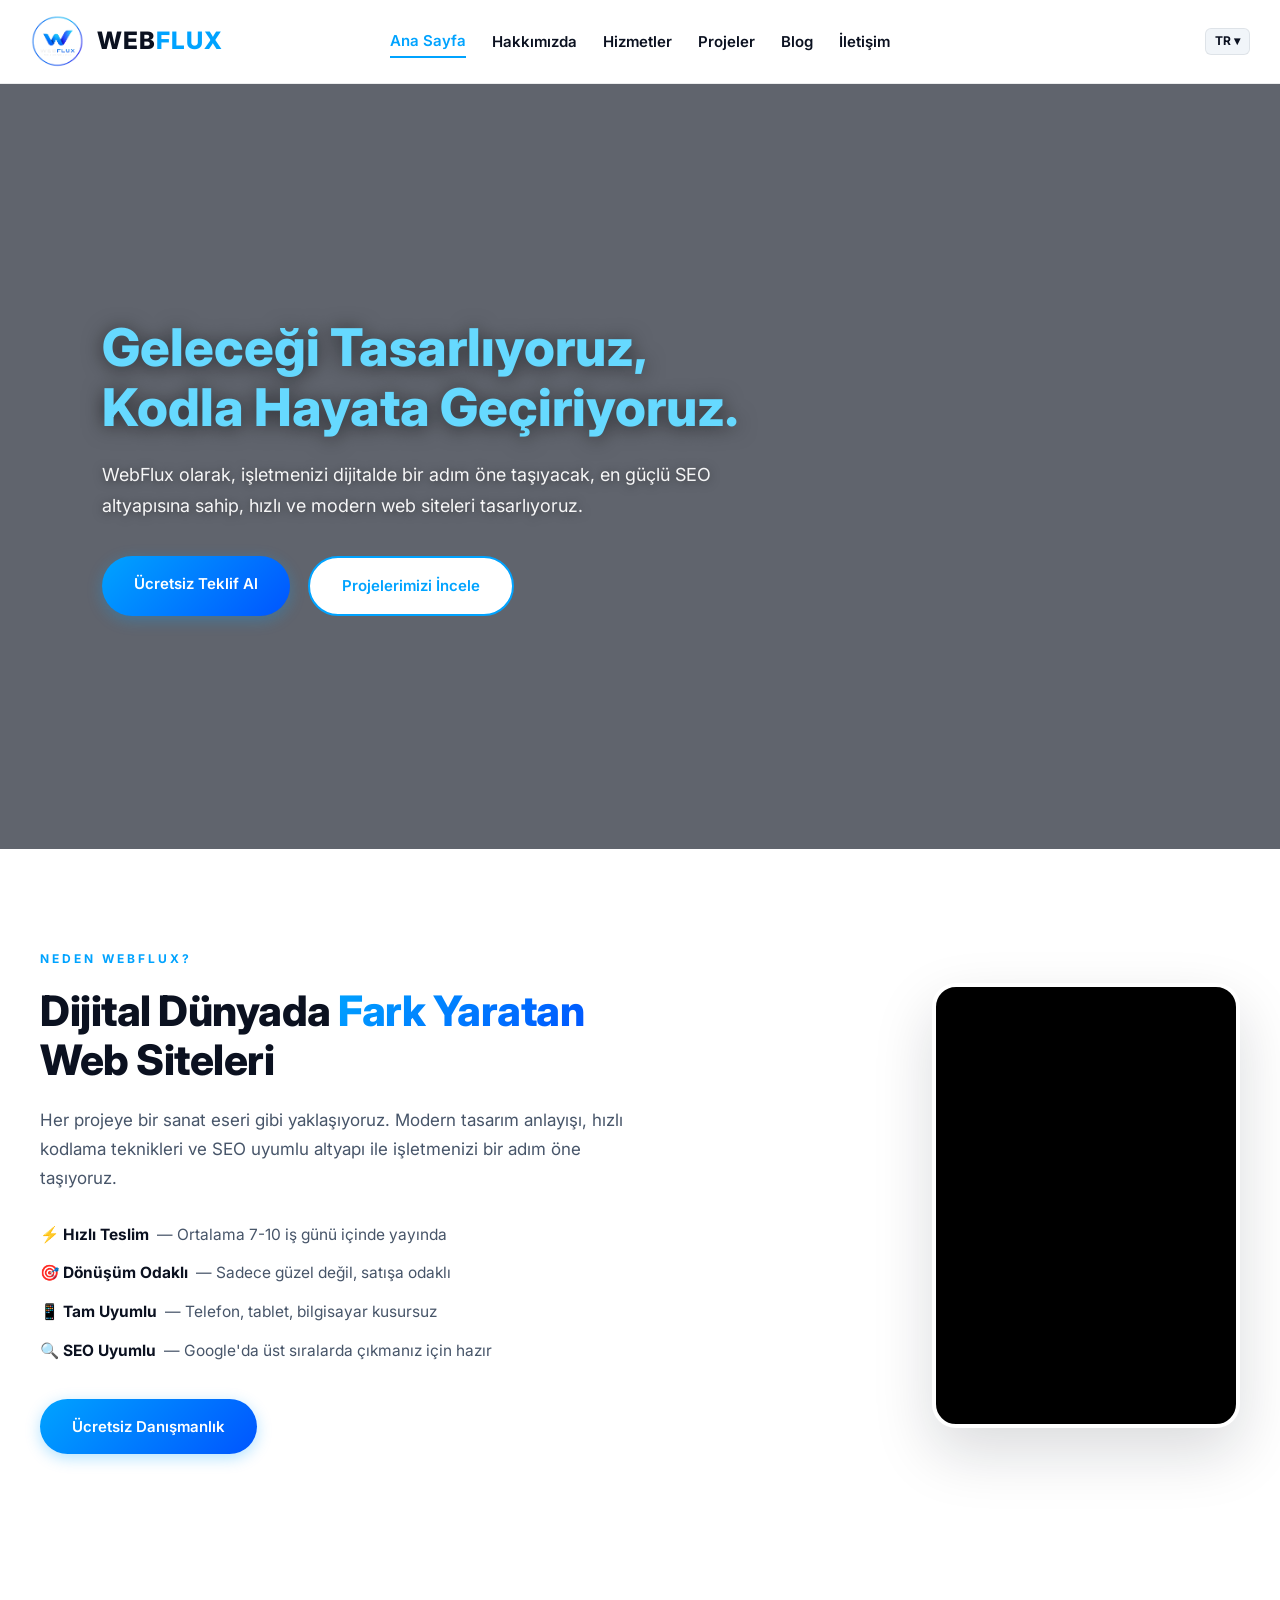
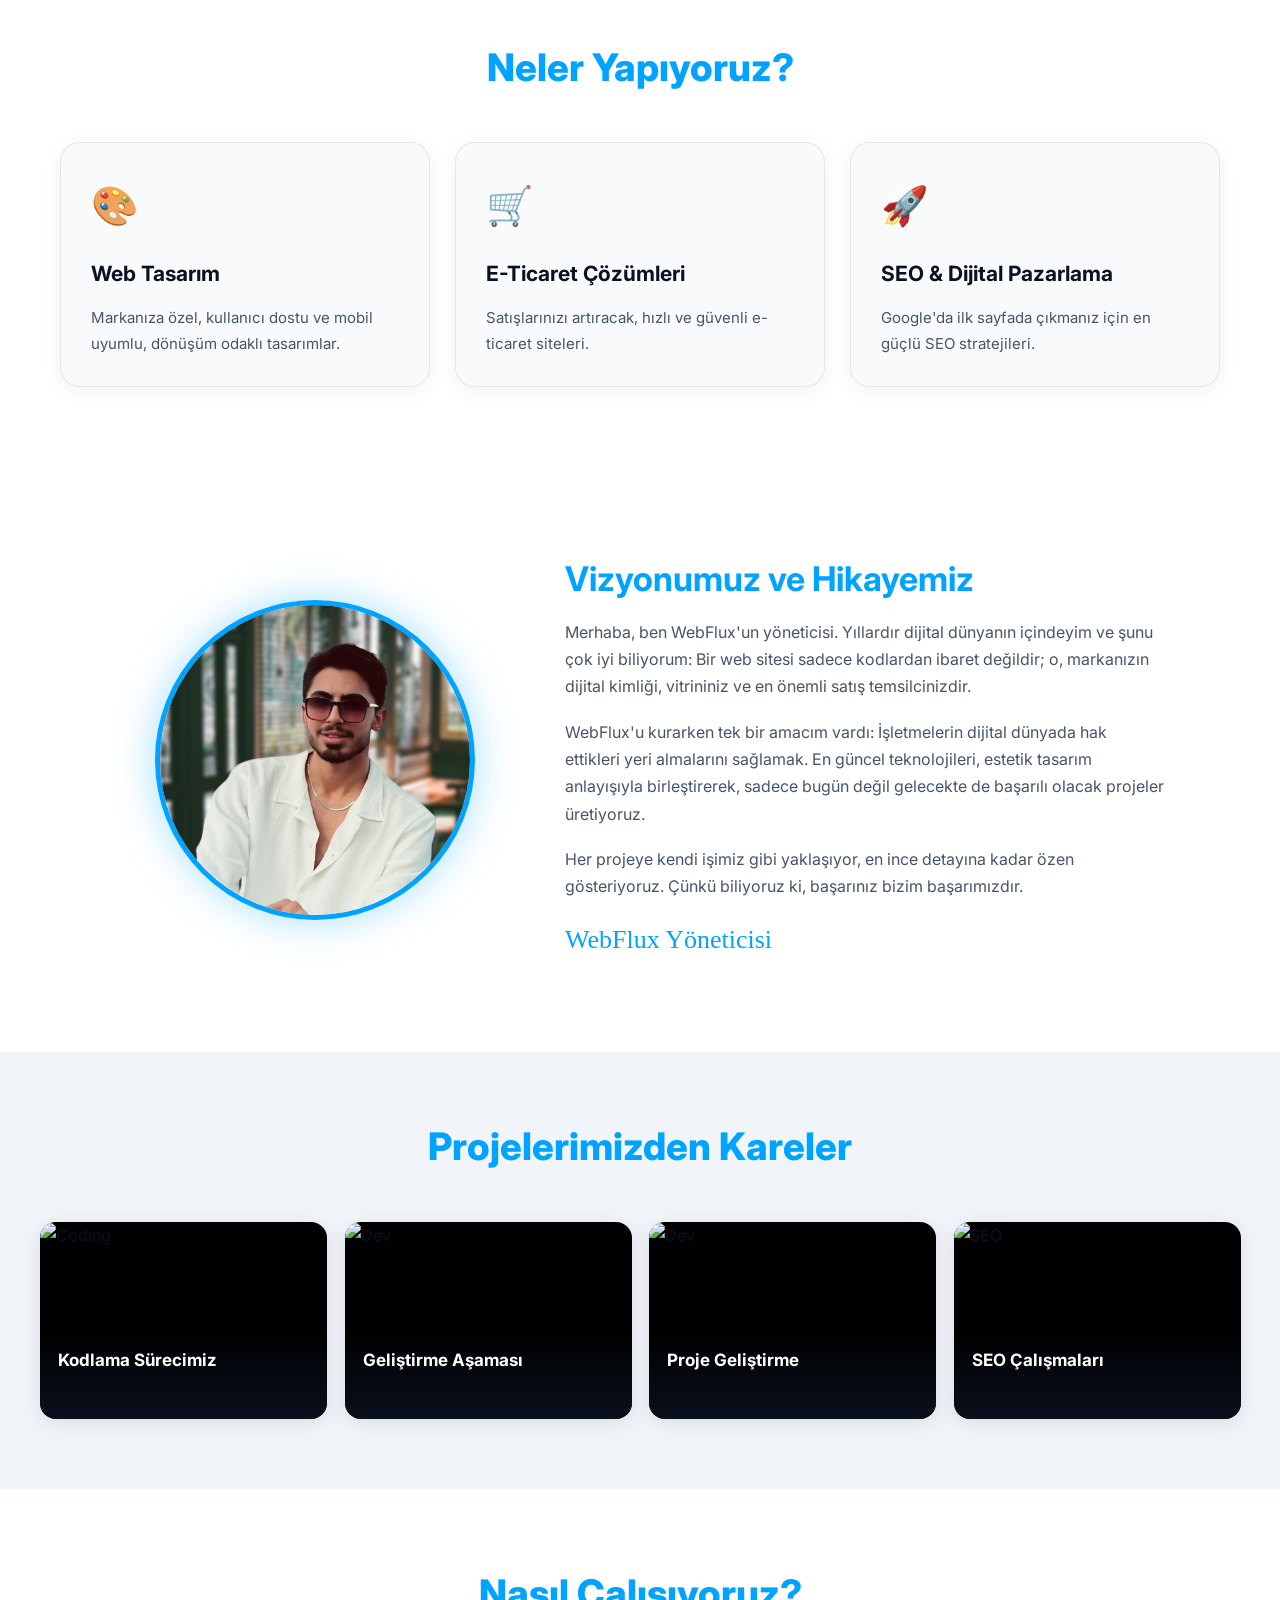
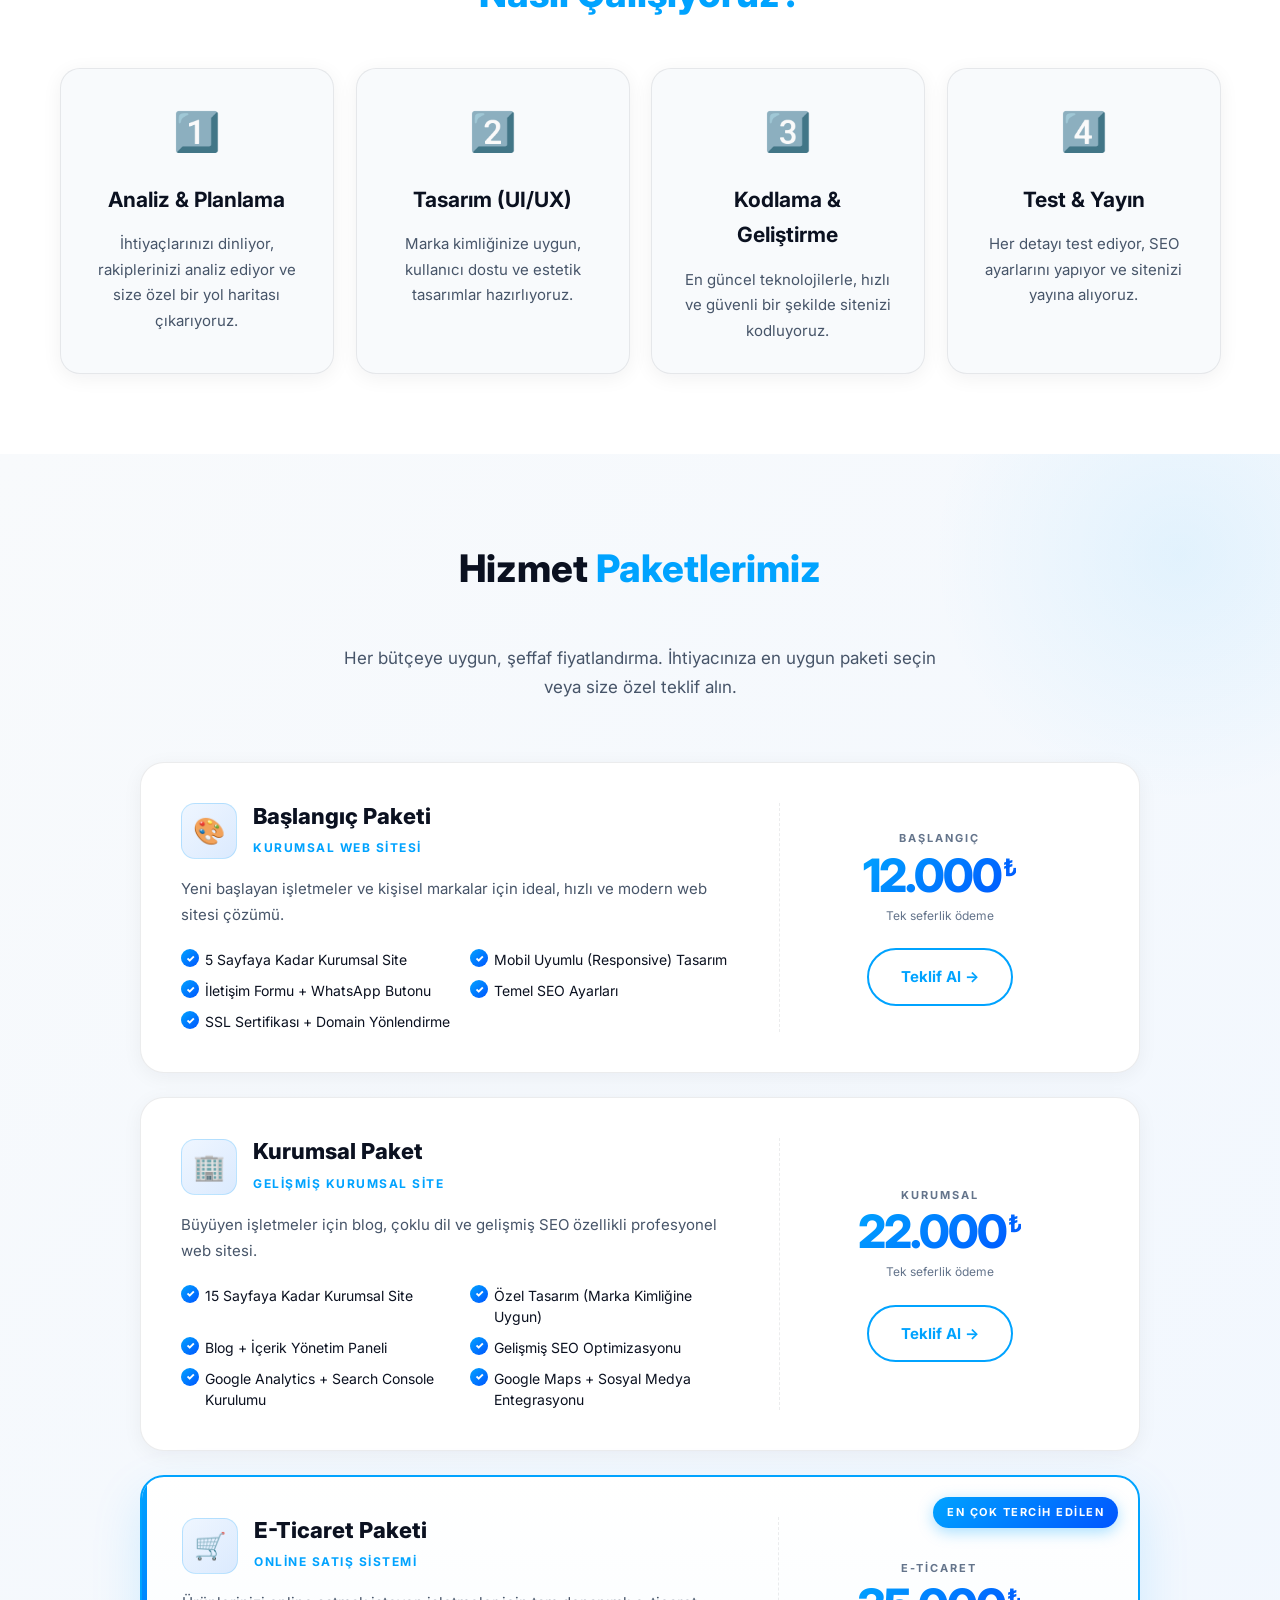
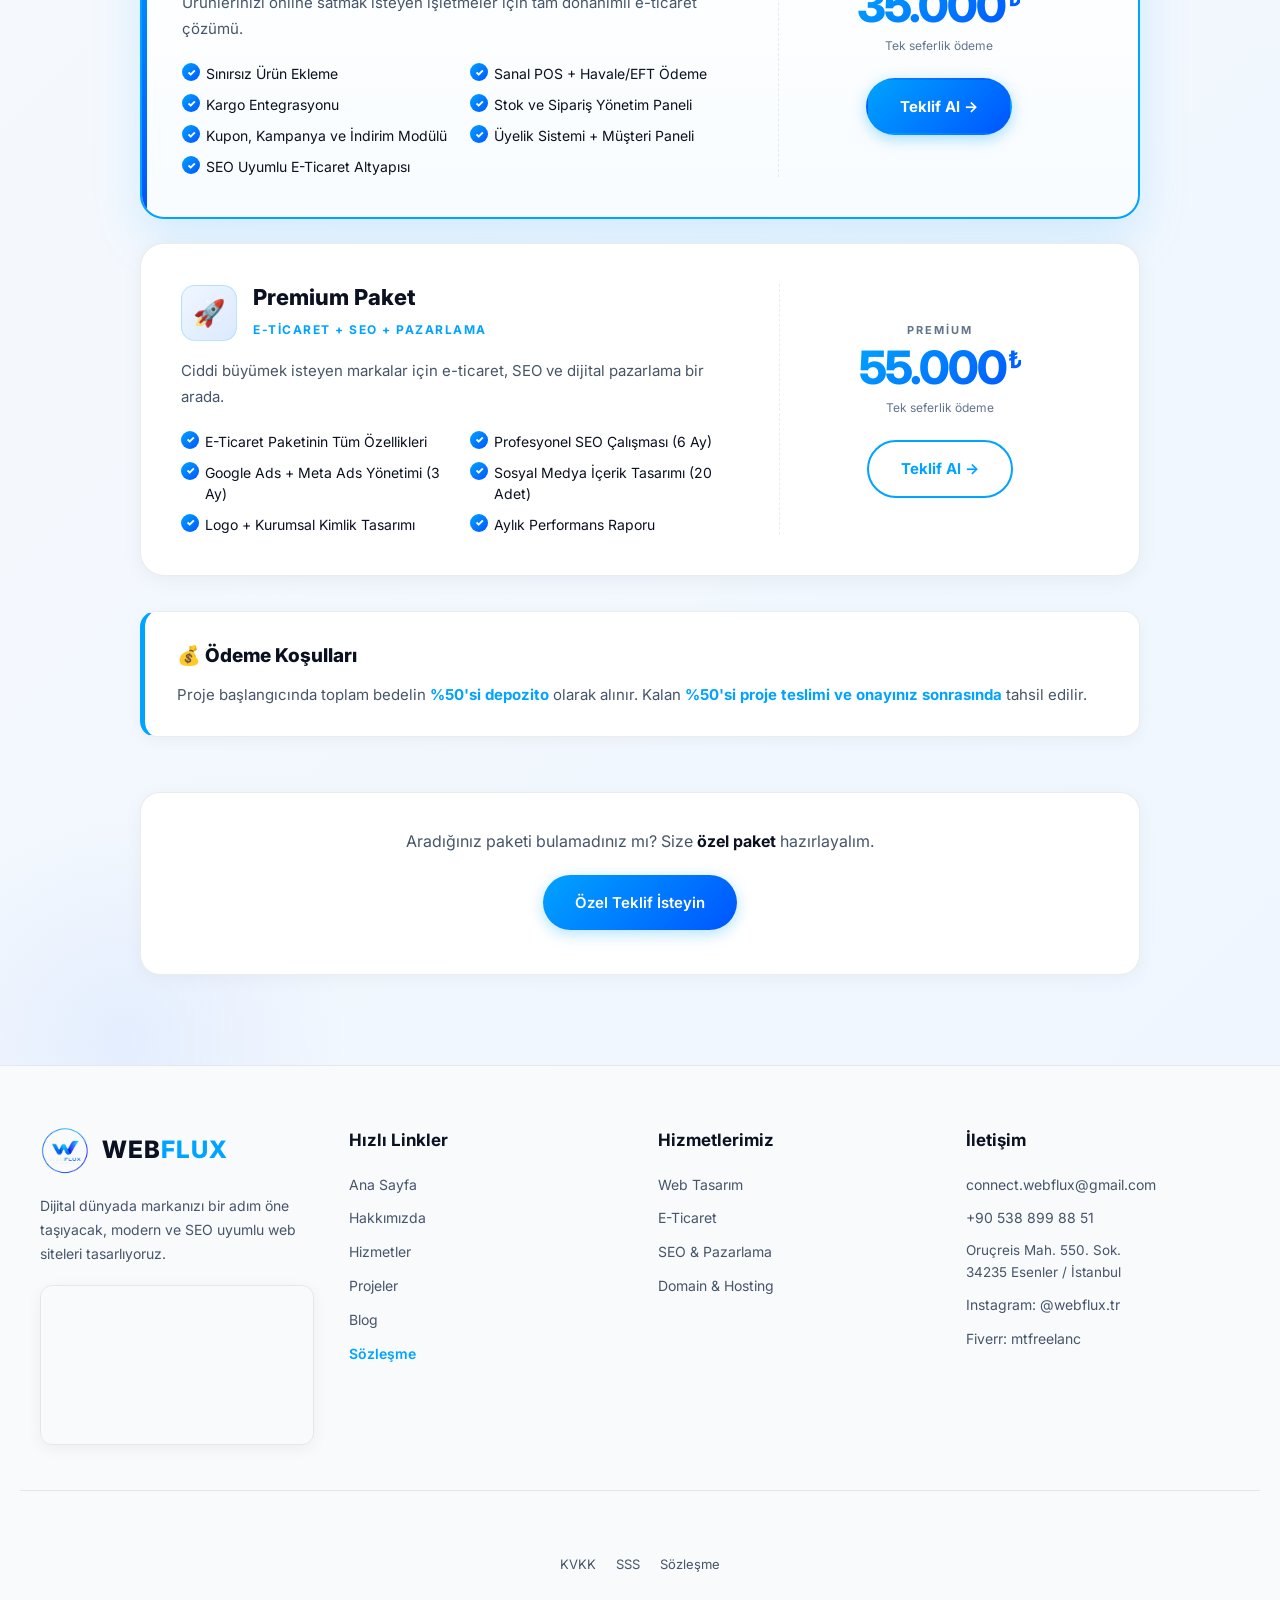
==== commit afd20909: "new v" ====
--- a/index.html
+++ b/index.html
@@ -39,7 +39,7 @@
 gtag('config', 'G-5HSKSWRNPC');
 </script>
 <script type="application/ld+json">
-{"@context":"https://schema.org","@type":"ProfessionalService","name":"WebFlux","url":"https://webflux.com.tr/","logo":"https://webflux.com.tr/logo.png","email":"connect.webflux@gmail.com","telephone":"+90-538-899-88-51","address":{"@type":"PostalAddress","addressLocality":"İstanbul","addressCountry":"TR"},"sameAs":["https://www.instagram.com/webflux.tr","https://www.fiverr.com/mtfreelanc"]}
+{"@context":"https://schema.org","@type":"ProfessionalService","name":"WebFlux","url":"https://webflux.com.tr/","logo":"https://webflux.com.tr/logo.png","email":"connect.webflux@gmail.com","telephone":"+90-538-899-88-51","address":{"@type":"PostalAddress","streetAddress":"Oruçreis Mah. 550. Sok.","addressLocality":"Esenler","addressRegion":"İstanbul","postalCode":"34235","addressCountry":"TR"},"sameAs":["https://www.instagram.com/webflux.tr","https://www.fiverr.com/mtfreelanc"]}
 </script>
 </head>
 <body>
@@ -75,11 +75,25 @@
 </div>
 </section>
 
-<section class="stats-container">
-<div class="stat-item"><span class="counter" data-target="250">0</span>+<p data-i18n="stats_projects">Tamamlanan Proje</p></div>
-<div class="stat-item"><span class="counter" data-target="98">0</span>%<p data-i18n="stats_satisfaction">Müşteri Memnuniyeti</p></div>
-<div class="stat-item"><span class="counter" data-target="12">0</span>+<p data-i18n="stats_experience">Yıllık Deneyim</p></div>
-<div class="stat-item"><span class="counter" data-target="180">0</span>+<p data-i18n="stats_clients">Mutlu Müşteri</p></div>
+<!-- VIDEO + TEXT BÖLÜMÜ -->
+<section class="feature-section">
+<div class="feature-wrapper">
+<div class="feature-text">
+<div class="feature-label">NEDEN WEBFLUX?</div>
+<h2>Dijital Dünyada <span>Fark Yaratan</span> Web Siteleri</h2>
+<p>Her projeye bir sanat eseri gibi yaklaşıyoruz. Modern tasarım anlayışı, hızlı kodlama teknikleri ve SEO uyumlu altyapı ile işletmenizi bir adım öne taşıyoruz.</p>
+<ul class="feature-list">
+<li><strong>⚡ Hızlı Teslim</strong> — Ortalama 7-10 iş günü içinde yayında</li>
+<li><strong>🎯 Dönüşüm Odaklı</strong> — Sadece güzel değil, satışa odaklı</li>
+<li><strong>📱 Tam Uyumlu</strong> — Telefon, tablet, bilgisayar kusursuz</li>
+<li><strong>🔍 SEO Uyumlu</strong> — Google'da üst sıralarda çıkmanız için hazır</li>
+</ul>
+<a href="iletisim.html" class="btn-primary">Ücretsiz Danışmanlık</a>
+</div>
+<div class="feature-video-wrapper">
+<video src="about-video.mp4" autoplay muted loop playsinline></video>
+</div>
+</div>
 </section>
 
 <section class="section-container">
@@ -109,10 +123,6 @@
 <div class="media-item"><img src="https://images.unsplash.com/photo-1531403009284-440f080d1e12?q=80&w=800&auto=format&fit=crop" alt="Dev"><div class="media-overlay"><h4 data-i18n="media_m2_t">Geliştirme Aşaması</h4><p data-i18n="media_m2_d">Modern teknolojilerle kodlama</p></div></div>
 <div class="media-item"><img src="https://images.unsplash.com/photo-1517245386807-bb43f82c33c4?q=80&w=800&auto=format&fit=crop" alt="Dev"><div class="media-overlay"><h4 data-i18n="media_m3_t">Proje Geliştirme</h4><p data-i18n="media_m3_d">Her detay özenle işleniyor</p></div></div>
 <div class="media-item"><img src="https://images.unsplash.com/photo-1551288049-bebda4e38f71?q=80&w=800&auto=format&fit=crop" alt="SEO"><div class="media-overlay"><h4 data-i18n="media_m4_t">SEO Çalışmaları</h4><p data-i18n="media_m4_d">Google'da üst sıralara taşıyoruz</p></div></div>
-<div class="media-item"><img src="https://images.unsplash.com/photo-1522542550221-31fd19575a2d?q=80&w=800&auto=format&fit=crop" alt="Design"><div class="media-overlay"><h4 data-i18n="media_m5_t">UI/UX Tasarım</h4><p data-i18n="media_m5_d">Kullanıcı odaklı arayüzler</p></div></div>
-<div class="media-item"><img src="https://images.unsplash.com/photo-1460925895917-afdab827c52f?q=80&w=800&auto=format&fit=crop" alt="Presentation"><div class="media-overlay"><h4 data-i18n="media_m6_t">Proje Sunumu</h4><p data-i18n="media_m6_d">Modern ve etkileyici sunumlar</p></div></div>
-<div class="media-item"><img src="https://images.unsplash.com/photo-1461749280684-dccba630e2f6?q=80&w=800&auto=format&fit=crop" alt="Software"><div class="media-overlay"><h4 data-i18n="media_m7_t">Yazılım Geliştirme</h4><p data-i18n="media_m7_d">Performans odaklı kodlar</p></div></div>
-<div class="media-item"><img src="https://images.unsplash.com/photo-1498050108023-c5249f4df085?q=80&w=800&auto=format&fit=crop" alt="Team"><div class="media-overlay"><h4 data-i18n="media_m8_t">Ekip Çalışması</h4><p data-i18n="media_m8_d">Profesyonel ekip koordinasyonu</p></div></div>
 </div>
 </section>
 
@@ -126,163 +136,149 @@
 </div>
 </section>
 
-<section class="section-container" style="background:#F8FAFC;max-width:100%">
-<h2 class="section-title">Neden <span>WebFlux?</span></h2>
-<div class="grid-3">
-<div class="card-3d" style="text-align:center"><span class="card-icon">⚡</span><h3>Hızlı Teslim</h3><p>Projelerinizi ortalama 7-10 iş günü içerisinde teslim ediyoruz. Acil projeler için özel hızlandırılmış paketler mevcut.</p></div>
-<div class="card-3d" style="text-align:center"><span class="card-icon">🔍</span><h3>SEO Uyumlu</h3><p>Tüm projelerimiz Google'ın güncel algoritmalarına uygun şekilde kodlanır. Arama motorlarında üst sıralarda çıkmanız için gerekli tüm altyapı hazır.</p></div>
-<div class="card-3d" style="text-align:center"><span class="card-icon">📱</span><h3>Mobil Uyumlu</h3><p>Siteniz telefon, tablet ve bilgisayarda kusursuz görünür. Eski cihazlarda bile hızlı ve akıcı çalışır.</p></div>
-<div class="card-3d" style="text-align:center"><span class="card-icon">🛡️</span><h3>Güvenli Altyapı</h3><p>SSL sertifikası, güvenlik duvarı ve düzenli yedekleme ile siteniz her zaman güvende.</p></div>
-<div class="card-3d" style="text-align:center"><span class="card-icon">🎯</span><h3>Dönüşüm Odaklı</h3><p>Tasarımlarımız sadece güzel değil, aynı zamanda satışa odaklı. Ziyaretçileri müşteriye dönüştüren arayüzler.</p></div>
-<div class="card-3d" style="text-align:center"><span class="card-icon">🤝</span><h3>7/24 Destek</h3><p>Projeniz yayına girdikten sonra da yanınızdayız. Teknik destek, güncelleme ve bakım hizmetleri ücretsiz.</p></div>
-</div>
-</section>
-
+<!-- HİZMET PAKETLERİ -->
 <section class="pricing-section">
-    <div class="pricing-header">
-        <h2 class="section-title">Hizmet <span>Paketlerimiz</span></h2>
-        <p class="pricing-subtitle">Her bütçeye uygun, şeffaf fiyatlandırma. İhtiyacınıza en uygun paketi seçin veya size özel teklif alın.</p>
-    </div>
-
-    <div class="pricing-list">
-
-        <div class="pricing-item">
-            <div class="pricing-item-left">
-                <div class="pricing-item-header">
-                    <div class="pricing-icon">🎨</div>
-                    <div>
-                        <h3>Başlangıç Paketi</h3>
-                        <span class="pricing-tag">Kurumsal Web Sitesi</span>
-                    </div>
-                </div>
-                <p class="pricing-desc">Yeni başlayan işletmeler ve kişisel markalar için ideal, hızlı ve modern web sitesi çözümü.</p>
-                <ul class="pricing-features">
-                    <li>5 Sayfaya Kadar Kurumsal Site</li>
-                    <li>Mobil Uyumlu (Responsive) Tasarım</li>
-                    <li>İletişim Formu + WhatsApp Butonu</li>
-                    <li>Temel SEO Ayarları</li>
-                    <li>SSL Sertifikası + Domain Yönlendirme</li>
-                    <li>1 Yıl Ücretsiz Teknik Destek</li>
-                </ul>
-            </div>
-            <div class="pricing-item-right">
-                <div class="pricing-price">
-                    <span class="pricing-from">Başlangıç</span>
-                    <span class="pricing-amount">12.000<span class="pricing-currency">₺</span></span>
-                    <span class="pricing-note">Tek seferlik ödeme</span>
-                </div>
-                <a href="iletisim.html" class="pricing-btn">Teklif Al →</a>
-            </div>
-        </div>
-
-        <div class="pricing-item">
-            <div class="pricing-item-left">
-                <div class="pricing-item-header">
-                    <div class="pricing-icon">🏢</div>
-                    <div>
-                        <h3>Kurumsal Paket</h3>
-                        <span class="pricing-tag">Gelişmiş Kurumsal Site</span>
-                    </div>
-                </div>
-                <p class="pricing-desc">Büyüyen işletmeler için blog, çoklu dil ve gelişmiş SEO özellikli profesyonel web sitesi.</p>
-                <ul class="pricing-features">
-                    <li>15 Sayfaya Kadar Kurumsal Site</li>
-                    <li>Özel Tasarım (Marka Kimliğine Uygun)</li>
-                    <li>Blog + İçerik Yönetim Paneli</li>
-                    <li>Gelişmiş SEO Optimizasyonu</li>
-                    <li>Google Analytics + Search Console Kurulumu</li>
-                    <li>Google Maps + Sosyal Medya Entegrasyonu</li>
-                    <li>2 Yıl Ücretsiz Teknik Destek</li>
-                </ul>
-            </div>
-            <div class="pricing-item-right">
-                <div class="pricing-price">
-                    <span class="pricing-from">Kurumsal</span>
-                    <span class="pricing-amount">22.000<span class="pricing-currency">₺</span></span>
-                    <span class="pricing-note">Tek seferlik ödeme</span>
-                </div>
-                <a href="iletisim.html" class="pricing-btn">Teklif Al →</a>
-            </div>
-        </div>
-
-        <div class="pricing-item pricing-item-featured">
-            <div class="pricing-badge">EN ÇOK TERCİH EDİLEN</div>
-            <div class="pricing-item-left">
-                <div class="pricing-item-header">
-                    <div class="pricing-icon">🛒</div>
-                    <div>
-                        <h3>E-Ticaret Paketi</h3>
-                        <span class="pricing-tag">Online Satış Sistemi</span>
-                    </div>
-                </div>
-                <p class="pricing-desc">Ürünlerinizi online satmak isteyen işletmeler için tam donanımlı e-ticaret çözümü.</p>
-                <ul class="pricing-features">
-                    <li>Sınırsız Ürün Ekleme</li>
-                    <li>Sanal POS + Havale/EFT Ödeme</li>
-                    <li>Kargo Entegrasyonu</li>
-                    <li>Stok ve Sipariş Yönetim Paneli</li>
-                    <li>Kupon, Kampanya ve İndirim Modülü</li>
-                    <li>Üyelik Sistemi + Müşteri Paneli</li>
-                    <li>SEO Uyumlu E-Ticaret Altyapısı</li>
-                    <li>2 Yıl Ücretsiz Teknik Destek</li>
-                </ul>
-            </div>
-            <div class="pricing-item-right">
-                <div class="pricing-price">
-                    <span class="pricing-from">E-Ticaret</span>
-                    <span class="pricing-amount">35.000<span class="pricing-currency">₺</span></span>
-                    <span class="pricing-note">Tek seferlik ödeme</span>
-                </div>
-                <a href="iletisim.html" class="pricing-btn pricing-btn-featured">Teklif Al →</a>
-            </div>
-        </div>
-
-        <div class="pricing-item">
-            <div class="pricing-item-left">
-                <div class="pricing-item-header">
-                    <div class="pricing-icon">🚀</div>
-                    <div>
-                        <h3>Premium Paket</h3>
-                        <span class="pricing-tag">E-Ticaret + SEO + Pazarlama</span>
-                    </div>
-                </div>
-                <p class="pricing-desc">Ciddi büyümek isteyen markalar için e-ticaret, SEO ve dijital pazarlama bir arada.</p>
-                <ul class="pricing-features">
-                    <li>E-Ticaret Paketinin Tüm Özellikleri</li>
-                    <li>Profesyonel SEO Çalışması (6 Ay)</li>
-                    <li>Google Ads + Meta Ads Yönetimi (3 Ay)</li>
-                    <li>Sosyal Medya İçerik Tasarımı (20 Adet)</li>
-                    <li>Logo + Kurumsal Kimlik Tasarımı</li>
-                    <li>Aylık Performans Raporu</li>
-                    <li>Öncelikli 7/24 Teknik Destek</li>
-                </ul>
-            </div>
-            <div class="pricing-item-right">
-                <div class="pricing-price">
-                    <span class="pricing-from">Premium</span>
-                    <span class="pricing-amount">55.000<span class="pricing-currency">₺</span></span>
-                    <span class="pricing-note">Tek seferlik ödeme</span>
-                </div>
-                <a href="iletisim.html" class="pricing-btn">Teklif Al →</a>
-            </div>
-        </div>
-
-    </div>
-
-    <div class="pricing-footer">
-        <p>Aradığınız paketi bulamadınız mı? Size <strong>özel paket</strong> hazırlayalım.</p>
-        <a href="iletisim.html" class="btn-primary">Özel Teklif İsteyin</a>
-    </div>
+<div class="pricing-header">
+<h2 class="section-title">Hizmet <span>Paketlerimiz</span></h2>
+<p class="pricing-subtitle">Her bütçeye uygun, şeffaf fiyatlandırma. İhtiyacınıza en uygun paketi seçin veya size özel teklif alın.</p>
+</div>
+<div class="pricing-list">
+
+<div class="pricing-item">
+<div class="pricing-item-left">
+<div class="pricing-item-header">
+<div class="pricing-icon">🎨</div>
+<div><h3>Başlangıç Paketi</h3><span class="pricing-tag">Kurumsal Web Sitesi</span></div>
+</div>
+<p class="pricing-desc">Yeni başlayan işletmeler ve kişisel markalar için ideal, hızlı ve modern web sitesi çözümü.</p>
+<ul class="pricing-features">
+<li>5 Sayfaya Kadar Kurumsal Site</li>
+<li>Mobil Uyumlu (Responsive) Tasarım</li>
+<li>İletişim Formu + WhatsApp Butonu</li>
+<li>Temel SEO Ayarları</li>
+<li>SSL Sertifikası + Domain Yönlendirme</li>
+</ul>
+</div>
+<div class="pricing-item-right">
+<div class="pricing-price"><span class="pricing-from">Başlangıç</span><span class="pricing-amount">12.000<span class="pricing-currency">₺</span></span><span class="pricing-note">Tek seferlik ödeme</span></div>
+<a href="iletisim.html" class="pricing-btn">Teklif Al →</a>
+</div>
+</div>
+
+<div class="pricing-item">
+<div class="pricing-item-left">
+<div class="pricing-item-header">
+<div class="pricing-icon">🏢</div>
+<div><h3>Kurumsal Paket</h3><span class="pricing-tag">Gelişmiş Kurumsal Site</span></div>
+</div>
+<p class="pricing-desc">Büyüyen işletmeler için blog, çoklu dil ve gelişmiş SEO özellikli profesyonel web sitesi.</p>
+<ul class="pricing-features">
+<li>15 Sayfaya Kadar Kurumsal Site</li>
+<li>Özel Tasarım (Marka Kimliğine Uygun)</li>
+<li>Blog + İçerik Yönetim Paneli</li>
+<li>Gelişmiş SEO Optimizasyonu</li>
+<li>Google Analytics + Search Console Kurulumu</li>
+<li>Google Maps + Sosyal Medya Entegrasyonu</li>
+</ul>
+</div>
+<div class="pricing-item-right">
+<div class="pricing-price"><span class="pricing-from">Kurumsal</span><span class="pricing-amount">22.000<span class="pricing-currency">₺</span></span><span class="pricing-note">Tek seferlik ödeme</span></div>
+<a href="iletisim.html" class="pricing-btn">Teklif Al →</a>
+</div>
+</div>
+
+<div class="pricing-item pricing-item-featured">
+<div class="pricing-badge">EN ÇOK TERCİH EDİLEN</div>
+<div class="pricing-item-left">
+<div class="pricing-item-header">
+<div class="pricing-icon">🛒</div>
+<div><h3>E-Ticaret Paketi</h3><span class="pricing-tag">Online Satış Sistemi</span></div>
+</div>
+<p class="pricing-desc">Ürünlerinizi online satmak isteyen işletmeler için tam donanımlı e-ticaret çözümü.</p>
+<ul class="pricing-features">
+<li>Sınırsız Ürün Ekleme</li>
+<li>Sanal POS + Havale/EFT Ödeme</li>
+<li>Kargo Entegrasyonu</li>
+<li>Stok ve Sipariş Yönetim Paneli</li>
+<li>Kupon, Kampanya ve İndirim Modülü</li>
+<li>Üyelik Sistemi + Müşteri Paneli</li>
+<li>SEO Uyumlu E-Ticaret Altyapısı</li>
+</ul>
+</div>
+<div class="pricing-item-right">
+<div class="pricing-price"><span class="pricing-from">E-Ticaret</span><span class="pricing-amount">35.000<span class="pricing-currency">₺</span></span><span class="pricing-note">Tek seferlik ödeme</span></div>
+<a href="iletisim.html" class="pricing-btn pricing-btn-featured">Teklif Al →</a>
+</div>
+</div>
+
+<div class="pricing-item">
+<div class="pricing-item-left">
+<div class="pricing-item-header">
+<div class="pricing-icon">🚀</div>
+<div><h3>Premium Paket</h3><span class="pricing-tag">E-Ticaret + SEO + Pazarlama</span></div>
+</div>
+<p class="pricing-desc">Ciddi büyümek isteyen markalar için e-ticaret, SEO ve dijital pazarlama bir arada.</p>
+<ul class="pricing-features">
+<li>E-Ticaret Paketinin Tüm Özellikleri</li>
+<li>Profesyonel SEO Çalışması (6 Ay)</li>
+<li>Google Ads + Meta Ads Yönetimi (3 Ay)</li>
+<li>Sosyal Medya İçerik Tasarımı (20 Adet)</li>
+<li>Logo + Kurumsal Kimlik Tasarımı</li>
+<li>Aylık Performans Raporu</li>
+</ul>
+</div>
+<div class="pricing-item-right">
+<div class="pricing-price"><span class="pricing-from">Premium</span><span class="pricing-amount">55.000<span class="pricing-currency">₺</span></span><span class="pricing-note">Tek seferlik ödeme</span></div>
+<a href="iletisim.html" class="pricing-btn">Teklif Al →</a>
+</div>
+</div>
+
+</div>
+
+<div class="payment-note">
+<h3>💰 Ödeme Koşulları</h3>
+<p>Proje başlangıcında toplam bedelin <strong>%50'si depozito</strong> olarak alınır. Kalan <strong>%50'si proje teslimi ve onayınız sonrasında</strong> tahsil edilir.</p>
+</div>
+
+<div class="pricing-footer">
+<p>Aradığınız paketi bulamadınız mı? Size <strong>özel paket</strong> hazırlayalım.</p>
+<a href="iletisim.html" class="btn-primary">Özel Teklif İsteyin</a>
+</div>
 </section>
 
 <footer>
 <div class="footer-grid">
-<div class="footer-col"><div class="logo-container" style="margin-bottom:18px"><img src="logo.png" alt="WebFlux" style="height:50px"><div class="logo-text">WEB<span>FLUX</span></div></div><p data-i18n="footer_desc">Dijital dünyada markanızı bir adım öne taşıyacak, modern ve SEO uyumlu web siteleri tasarlıyoruz.</p></div>
-<div class="footer-col"><h4 data-i18n="footer_quick">Hızlı Linkler</h4><a href="index.html" data-i18n="nav_home">Ana Sayfa</a><a href="hakkimizda.html" data-i18n="nav_about">Hakkımızda</a><a href="hizmetler.html" data-i18n="nav_services">Hizmetler</a><a href="projeler.html" data-i18n="nav_projects">Projeler</a><a href="blog.html" data-i18n="nav_blog">Blog</a></div>
-<div class="footer-col"><h4 data-i18n="footer_services">Hizmetlerimiz</h4><a href="hizmetler.html" data-i18n="footer_webdesign">Web Tasarım</a><a href="hizmetler.html" data-i18n="footer_eco">E-Ticaret</a><a href="hizmetler.html" data-i18n="footer_seo">SEO & Pazarlama</a><a href="hizmetler.html" data-i18n="footer_domain">Domain & Hosting</a></div>
-<div class="footer-col"><h4 data-i18n="footer_contact">İletişim</h4><a href="mailto:connect.webflux@gmail.com">connect.webflux@gmail.com</a><a href="tel:+905388998851">+90 538 899 88 51</a><a href="https://www.instagram.com/webflux.tr?stkn=MTRya2tkdmo5ZDlkMw==" target="_blank">Instagram: @webflux.tr</a><a href="https://www.fiverr.com/mtfreelanc" target="_blank">Fiverr: mtfreelanc</a></div>
-</div>
-<div class="footer-bottom"><p>&copy; 2026 WebFlux.com.tr - <span data-i18n="footer_copyright">Tüm Hakları Saklıdır.</span></p><div style="margin-top:15px"><a href="kvkk.html" style="color:var(--text-muted);text-decoration:none;margin:0 10px" data-i18n="footer_kvkk">KVKK</a><a href="sss.html" style="color:var(--text-muted);text-decoration:none;margin:0 10px" data-i18n="footer_sss">SSS</a></div></div>
+<div class="footer-col">
+<div class="logo-container" style="margin-bottom:18px"><img src="logo.png" alt="WebFlux" style="height:50px"><div class="logo-text">WEB<span>FLUX</span></div></div>
+<p data-i18n="footer_desc">Dijital dünyada markanızı bir adım öne taşıyacak, modern ve SEO uyumlu web siteleri tasarlıyoruz.</p>
+<div class="footer-map"><iframe src="https://maps.google.com/maps?q=Oru%C3%A7reis%20Mah.%20550.%20Sok.%2034235%20Esenler%20%C4%B0stanbul&t=&z=15&ie=UTF8&iwloc=&output=embed" loading="lazy" referrerpolicy="no-referrer-when-downgrade" title="WebFlux Adres"></iframe></div>
+</div>
+<div class="footer-col">
+<h4 data-i18n="footer_quick">Hızlı Linkler</h4>
+<a href="index.html" data-i18n="nav_home">Ana Sayfa</a>
+<a href="hakkimizda.html" data-i18n="nav_about">Hakkımızda</a>
+<a href="hizmetler.html" data-i18n="nav_services">Hizmetler</a>
+<a href="projeler.html" data-i18n="nav_projects">Projeler</a>
+<a href="blog.html" data-i18n="nav_blog">Blog</a>
+<a href="sozlesme.html" style="color:var(--accent-blue);font-weight:600">Sözleşme</a>
+</div>
+<div class="footer-col">
+<h4 data-i18n="footer_services">Hizmetlerimiz</h4>
+<a href="hizmetler.html" data-i18n="footer_webdesign">Web Tasarım</a>
+<a href="hizmetler.html" data-i18n="footer_eco">E-Ticaret</a>
+<a href="hizmetler.html" data-i18n="footer_seo">SEO & Pazarlama</a>
+<a href="hizmetler.html" data-i18n="footer_domain">Domain & Hosting</a>
+</div>
+<div class="footer-col">
+<h4 data-i18n="footer_contact">İletişim</h4>
+<a href="mailto:connect.webflux@gmail.com">connect.webflux@gmail.com</a>
+<a href="tel:+905388998851">+90 538 899 88 51</a>
+<p style="margin-top:10px;color:var(--text-muted);font-size:13.5px;line-height:1.6">Oruçreis Mah. 550. Sok.<br>34235 Esenler / İstanbul</p>
+<a href="https://www.instagram.com/webflux.tr?stkn=MTRya2tkdmo5ZDlkMw==" target="_blank">Instagram: @webflux.tr</a>
+<a href="https://www.fiverr.com/mtfreelanc" target="_blank">Fiverr: mtfreelanc</a>
+</div>
+</div>
+<div class="footer-bottom"><p>&copy; 2026 WebFlux.com.tr - <span data-i18n="footer_copyright">Tüm Hakları Saklıdır.</span></p><div style="margin-top:15px"><a href="kvkk.html" style="color:var(--text-muted);text-decoration:none;margin:0 10px" data-i18n="footer_kvkk">KVKK</a><a href="sss.html" style="color:var(--text-muted);text-decoration:none;margin:0 10px" data-i18n="footer_sss">SSS</a><a href="sozlesme.html" style="color:var(--text-muted);text-decoration:none;margin:0 10px">Sözleşme</a></div></div>
 </footer>
 <script src="lang.js"></script>
 <script src="script.js"></script>
--- a/style.css
+++ b/style.css
@@ -643,4 +643,303 @@
     .pricing-amount{font-size:32px}
     .pricing-currency{font-size:18px}
     .pricing-badge{font-size:9px;padding:3px 8px}
+}
+/* ============ FEATURE SECTION (Video + Text) ============ */
+.feature-section{
+    background:#FFFFFF;
+    padding:90px 20px;
+    position:relative;
+    overflow:hidden;
+}
+.feature-wrapper{
+    max-width:1200px;
+    margin:0 auto;
+    display:grid;
+    grid-template-columns:1.1fr 1fr;
+    gap:70px;
+    align-items:center;
+}
+.feature-text{padding:10px 0}
+.feature-label{
+    font-size:12px;
+    font-weight:700;
+    letter-spacing:3px;
+    color:var(--accent-blue);
+    margin-bottom:18px;
+    text-transform:uppercase;
+}
+.feature-text h2{
+    font-size:42px;
+    font-weight:800;
+    color:var(--accent-navy);
+    line-height:1.15;
+    margin-bottom:22px;
+    letter-spacing:-0.5px;
+}
+.feature-text h2 span{
+    background:var(--accent-gradient);
+    -webkit-background-clip:text;
+    background-clip:text;
+    -webkit-text-fill-color:transparent;
+    color:transparent;
+}
+.feature-text > p{
+    color:var(--text-muted);
+    font-size:17px;
+    line-height:1.7;
+    margin-bottom:30px;
+}
+.feature-list{
+    list-style:none;
+    margin-bottom:35px;
+    display:flex;
+    flex-direction:column;
+    gap:14px;
+}
+.feature-list li{
+    color:var(--text-muted);
+    font-size:15.5px;
+    padding-left:0;
+    line-height:1.6;
+}
+.feature-list li strong{
+    color:var(--accent-navy);
+    margin-right:4px;
+}
+.feature-video-wrapper{
+    position:relative;
+    border-radius:24px;
+    overflow:hidden;
+    box-shadow:0 25px 60px rgba(11,17,32,0.15);
+    aspect-ratio:9/13;
+    max-width:420px;
+    margin-left:auto;
+    border:4px solid #FFFFFF;
+    background:#000;
+}
+.feature-video-wrapper::before{
+    content:'';
+    position:absolute;
+    top:-30px;left:-30px;right:-30px;bottom:-30px;
+    background:radial-gradient(circle at 30% 30%,rgba(0,163,255,0.25),transparent 60%);
+    z-index:-1;
+    border-radius:50%;
+}
+.feature-video-wrapper video{
+    width:100%;
+    height:100%;
+    object-fit:cover;
+    display:block;
+}
+
+/* ============ FOOTER MAP ============ */
+.footer-map{
+    margin-top:20px;
+    border-radius:12px;
+    overflow:hidden;
+    border:1px solid var(--border-color);
+    height:160px;
+    box-shadow:0 4px 15px rgba(11,17,32,0.05);
+}
+.footer-map iframe{
+    width:100%;
+    height:100%;
+    border:0;
+    display:block;
+    filter:grayscale(20%);
+    transition:filter .3s;
+}
+.footer-map:hover iframe{filter:grayscale(0%)}
+
+/* ============ EMPTY PROJECTS ============ */
+.empty-projects{
+    text-align:center;
+    margin-top:60px;
+    padding:50px 30px;
+    background:linear-gradient(135deg,#F8FAFC,#EFF6FF);
+    border-radius:20px;
+    border:2px dashed rgba(0,163,255,0.25);
+    max-width:700px;
+    margin-left:auto;
+    margin-right:auto;
+}
+.empty-projects h3{
+    color:var(--accent-navy);
+    font-size:24px;
+    font-weight:800;
+    margin-bottom:12px;
+}
+.empty-projects p{
+    color:var(--text-muted);
+    font-size:16px;
+    margin-bottom:25px;
+    line-height:1.7;
+}
+
+/* ============ PAYMENT NOTE ============ */
+.payment-note{
+    background:#FFFFFF;
+    border-radius:16px;
+    padding:28px 32px;
+    border:1px solid var(--border-color);
+    border-left:5px solid var(--accent-blue);
+    max-width:1000px;
+    margin:35px auto 0;
+    box-shadow:0 4px 15px rgba(11,17,32,0.04);
+    position:relative;
+    z-index:2;
+}
+.payment-note h3{
+    color:var(--accent-navy);
+    font-size:19px;
+    font-weight:800;
+    margin-bottom:10px;
+}
+.payment-note p{
+    color:var(--text-muted);
+    font-size:15px;
+    line-height:1.7;
+}
+.payment-note strong{
+    color:var(--accent-blue);
+    font-weight:700;
+}
+
+/* ============ CONTRACT PAGE ============ */
+.contract-actions{
+    display:flex;
+    gap:14px;
+    flex-wrap:wrap;
+    justify-content:center;
+    margin-bottom:35px;
+}
+.contract-box{
+    background:#FFFFFF;
+    border-radius:20px;
+    border:1px solid var(--border-color);
+    padding:50px 45px;
+    box-shadow:0 10px 40px rgba(11,17,32,0.06);
+    color:var(--text-main);
+    line-height:1.8;
+}
+.contract-box h2{
+    color:var(--accent-navy);
+    font-size:24px;
+    font-weight:800;
+    text-align:center;
+    margin-bottom:35px;
+    padding-bottom:20px;
+    border-bottom:2px solid var(--accent-blue);
+    letter-spacing:0.5px;
+}
+.contract-box h3{
+    color:var(--accent-blue);
+    font-size:17px;
+    font-weight:700;
+    margin-top:28px;
+    margin-bottom:12px;
+    letter-spacing:0.3px;
+}
+.contract-box p{
+    color:var(--text-muted);
+    font-size:15px;
+    margin-bottom:12px;
+}
+.contract-box ul{
+    list-style:none;
+    margin:12px 0 20px;
+    padding-left:0;
+}
+.contract-box ul li{
+    color:var(--text-muted);
+    font-size:15px;
+    padding-left:24px;
+    position:relative;
+    margin-bottom:8px;
+    line-height:1.7;
+}
+.contract-box ul li::before{
+    content:'•';
+    position:absolute;
+    left:0;
+    color:var(--accent-blue);
+    font-weight:bold;
+    font-size:18px;
+}
+.contract-box strong{color:var(--accent-navy);font-weight:700}
+.contract-signatures{
+    display:grid;
+    grid-template-columns:1fr 1fr;
+    gap:50px;
+    margin-top:50px;
+    padding-top:35px;
+    border-top:1px dashed var(--border-color);
+}
+.contract-signature h4{
+    color:var(--accent-navy);
+    font-size:14px;
+    font-weight:800;
+    letter-spacing:1.5px;
+    margin-bottom:12px;
+}
+.contract-signature p{
+    color:var(--text-muted);
+    font-size:14px;
+    margin-bottom:8px;
+}
+
+/* RTL */
+[dir="rtl"] .feature-text h2,[dir="rtl"] .feature-text > p{text-align:right}
+
+/* RESPONSIVE */
+@media(max-width:992px){
+    .feature-wrapper{gap:45px}
+    .feature-text h2{font-size:34px}
+    .feature-video-wrapper{max-width:360px}
+}
+@media(max-width:768px){
+    .feature-section{padding:60px 18px}
+    .feature-wrapper{
+        grid-template-columns:1fr;
+        gap:35px;
+    }
+    .feature-text{text-align:center}
+    [dir="rtl"] .feature-text{text-align:center}
+    .feature-text h2{font-size:26px;text-align:center}
+    [dir="rtl"] .feature-text h2{text-align:center}
+    .feature-text > p{font-size:15px;text-align:center}
+    [dir="rtl"] .feature-text > p{text-align:center}
+    .feature-label{text-align:center}
+    .feature-list{margin-bottom:28px}
+    .feature-list li{font-size:14.5px;text-align:left}
+    .feature-video-wrapper{
+        max-width:100%;
+        margin:0 auto;
+        aspect-ratio:16/10;
+    }
+    .feature-video-wrapper video{
+        object-position:center;
+    }
+    .footer-map{height:180px}
+    .empty-projects{padding:35px 22px;margin-top:40px}
+    .empty-projects h3{font-size:20px}
+    .empty-projects p{font-size:14.5px}
+    .payment-note{padding:22px 22px;margin-top:25px}
+    .payment-note h3{font-size:17px}
+    .payment-note p{font-size:14px}
+    .contract-box{padding:30px 22px;border-radius:16px}
+    .contract-box h2{font-size:19px;margin-bottom:25px;padding-bottom:15px}
+    .contract-box h3{font-size:15px;margin-top:22px}
+    .contract-box p,.contract-box ul li{font-size:14px}
+    .contract-signatures{grid-template-columns:1fr;gap:30px;margin-top:35px;padding-top:25px}
+    .contract-actions{flex-direction:column;align-items:stretch}
+    .contract-actions .btn-primary,.contract-actions .btn-secondary{width:100%;text-align:center}
+}
+
+/* PRINT (Sözleşme yazdırma) */
+@media print{
+    header,nav,footer,.contract-actions,.lang-selector{display:none !important}
+    .section-container{padding:0 !important}
+    .contract-box{box-shadow:none;border:none;padding:0}
+    body{background:#FFFFFF !important}
 }
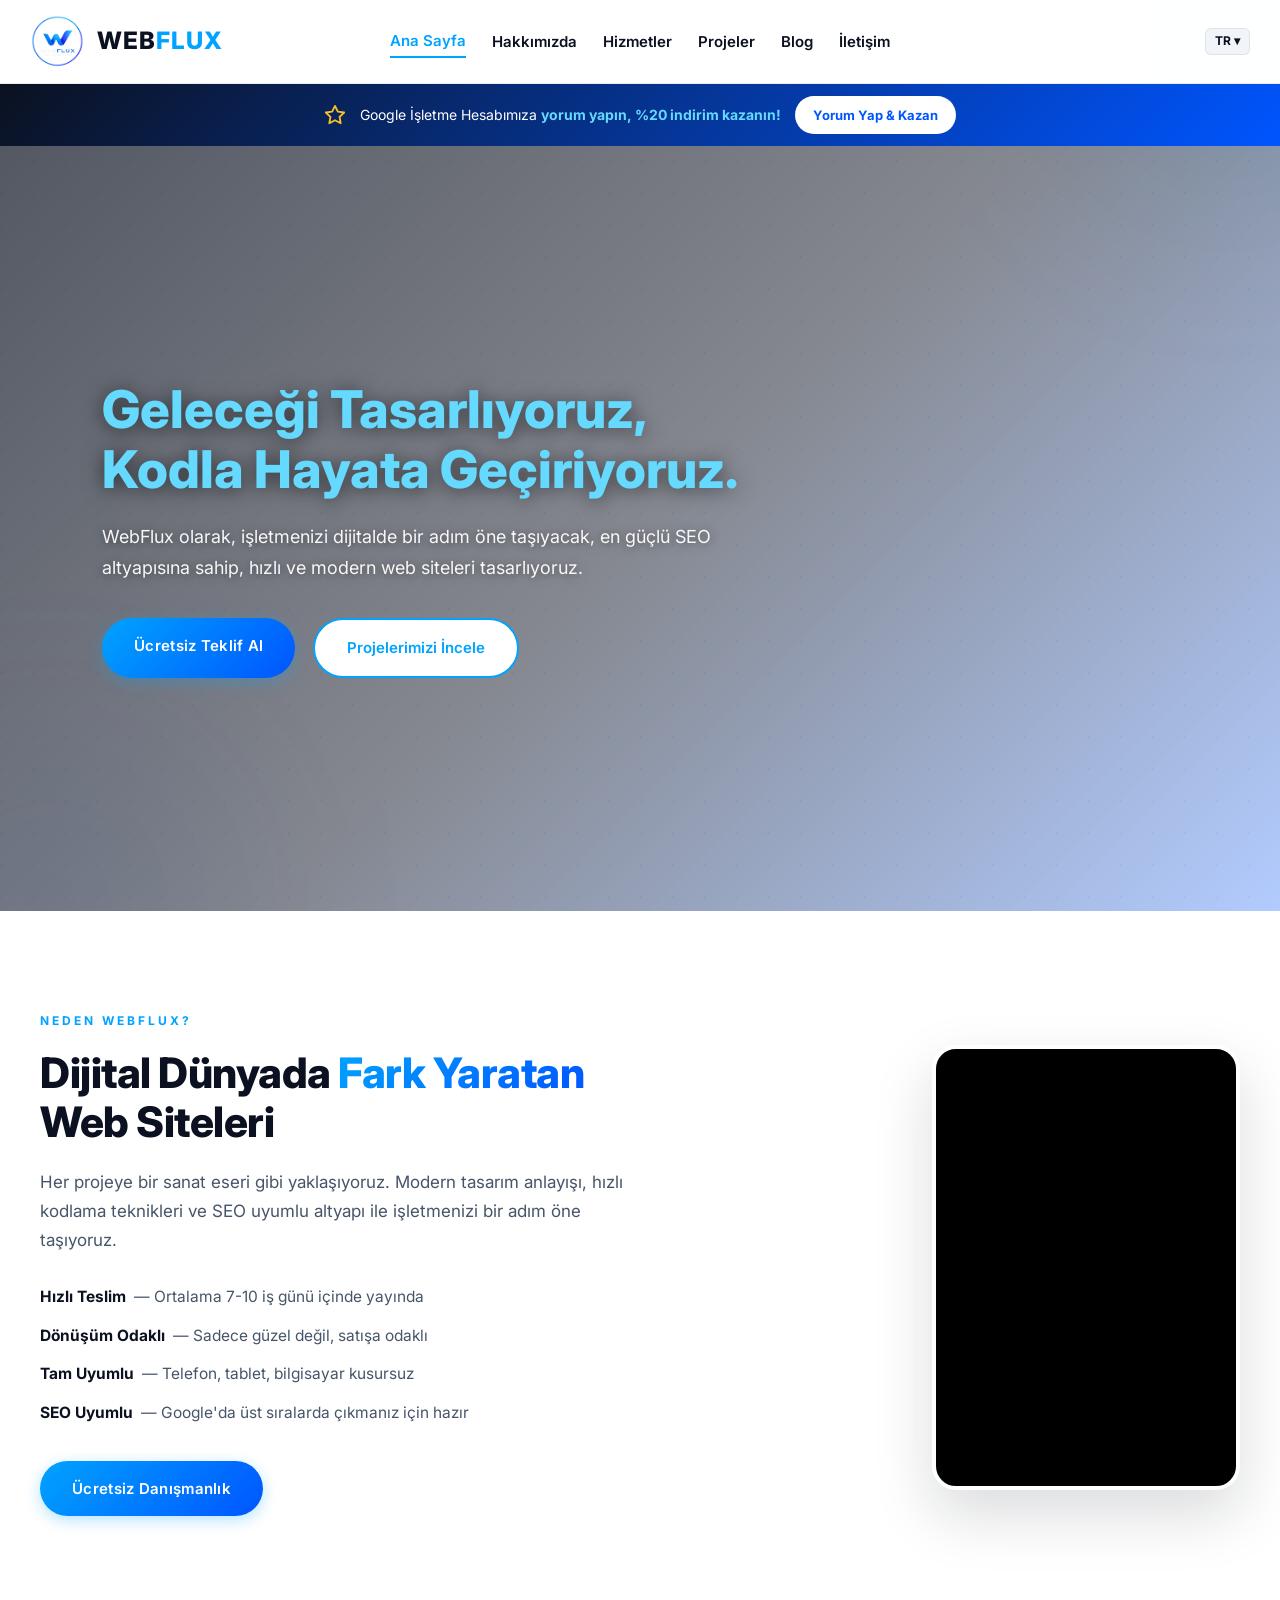
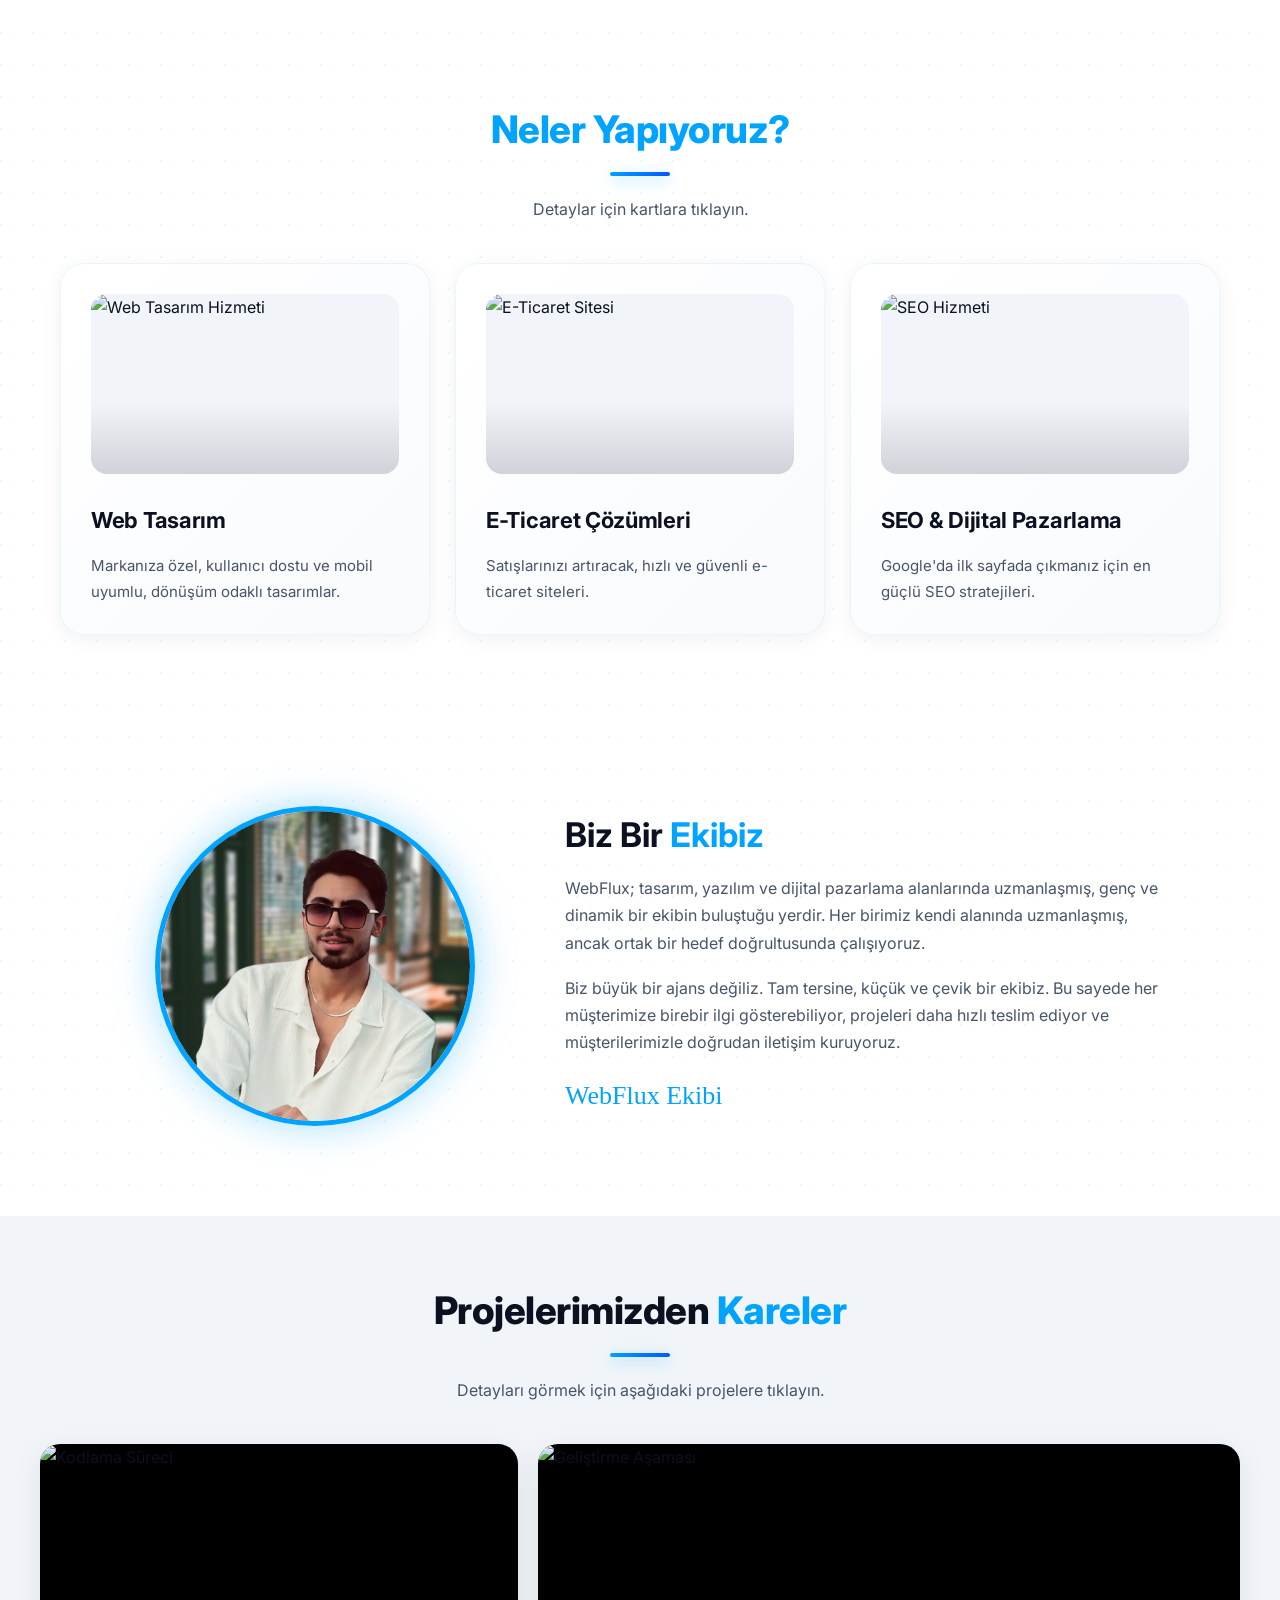
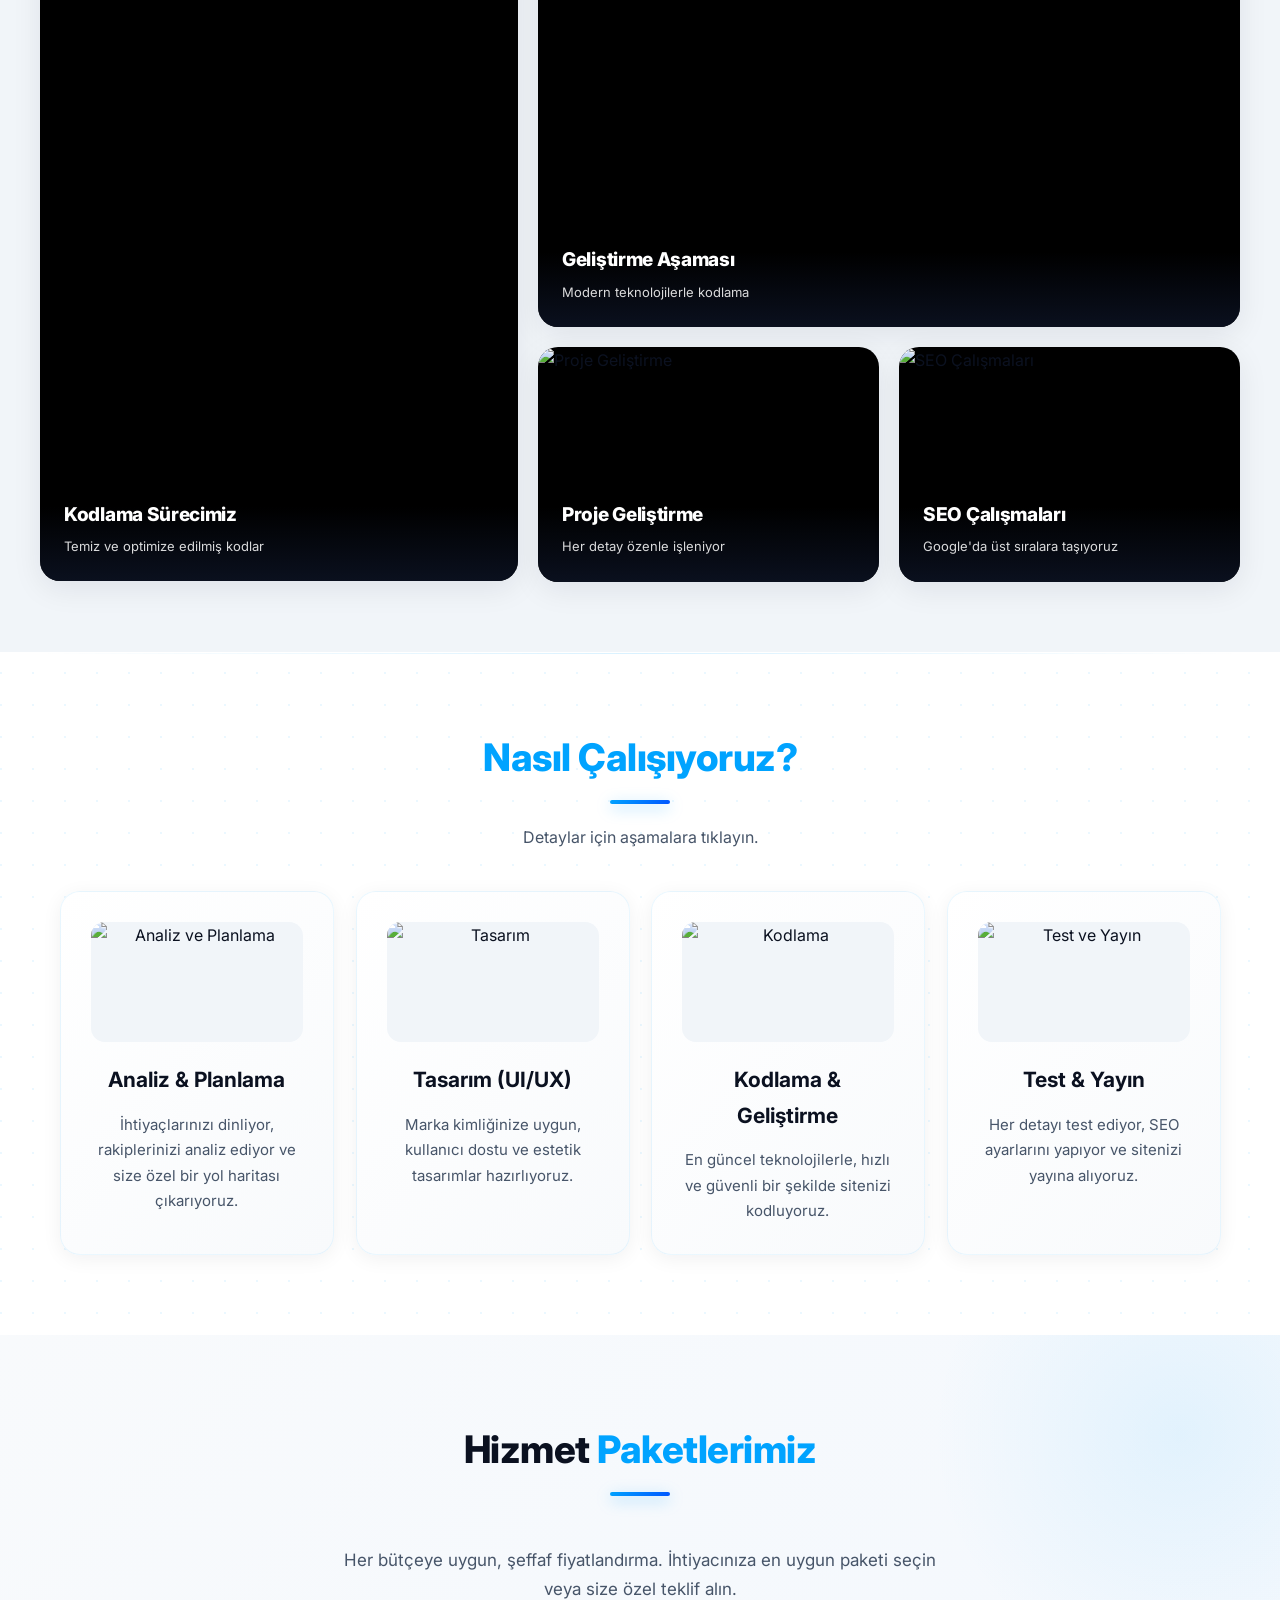
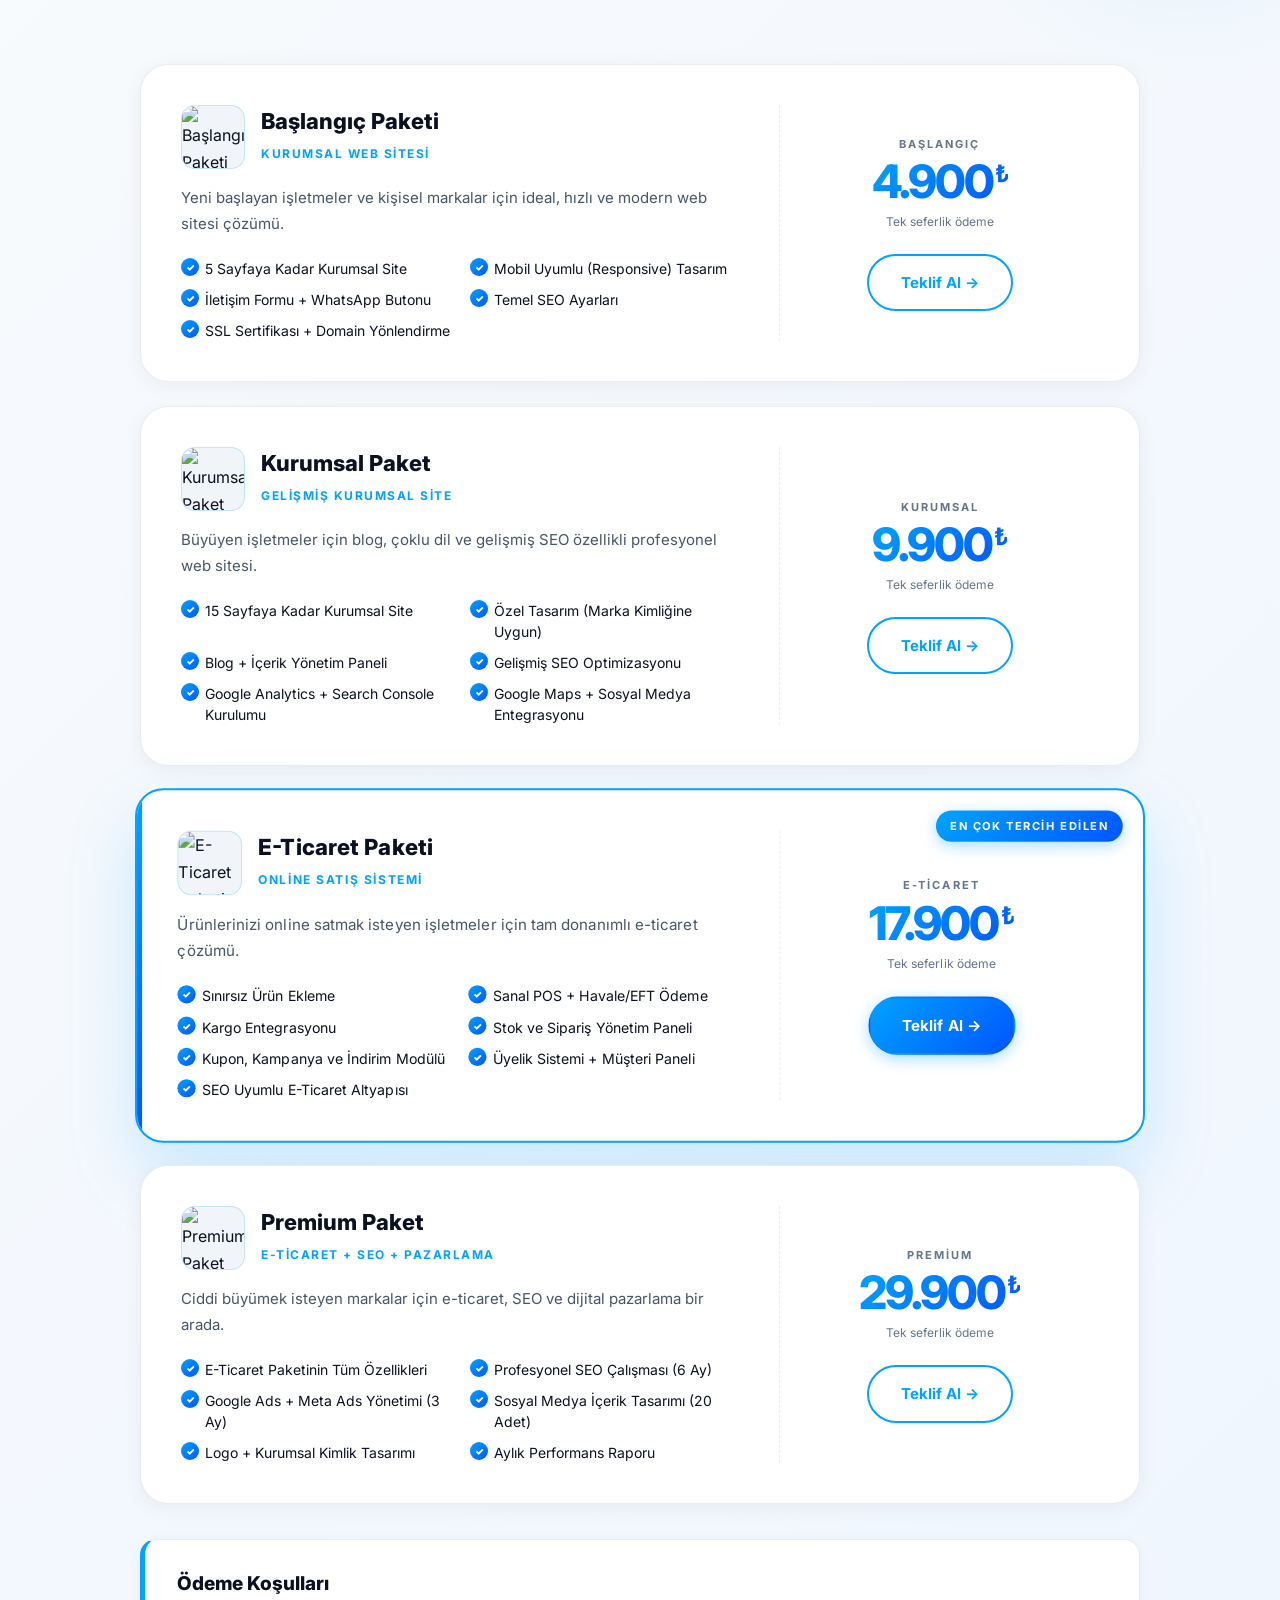
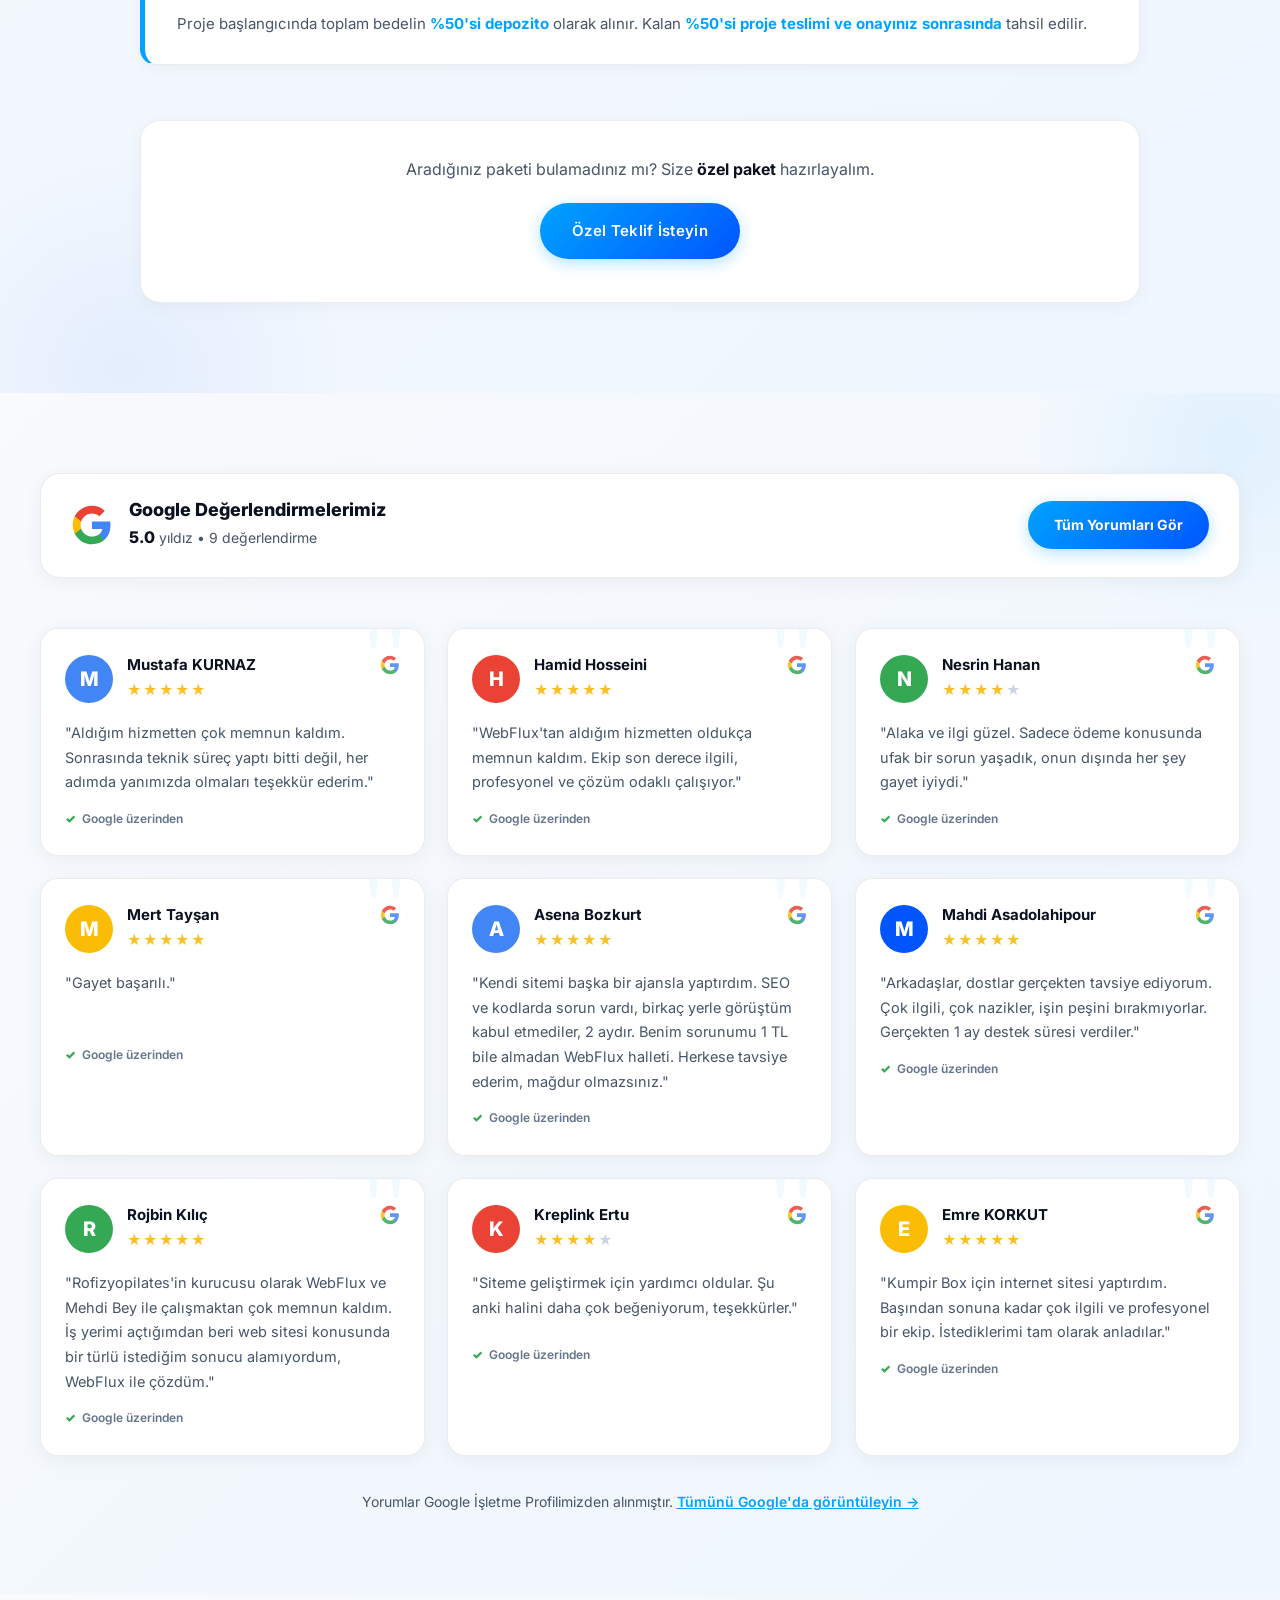
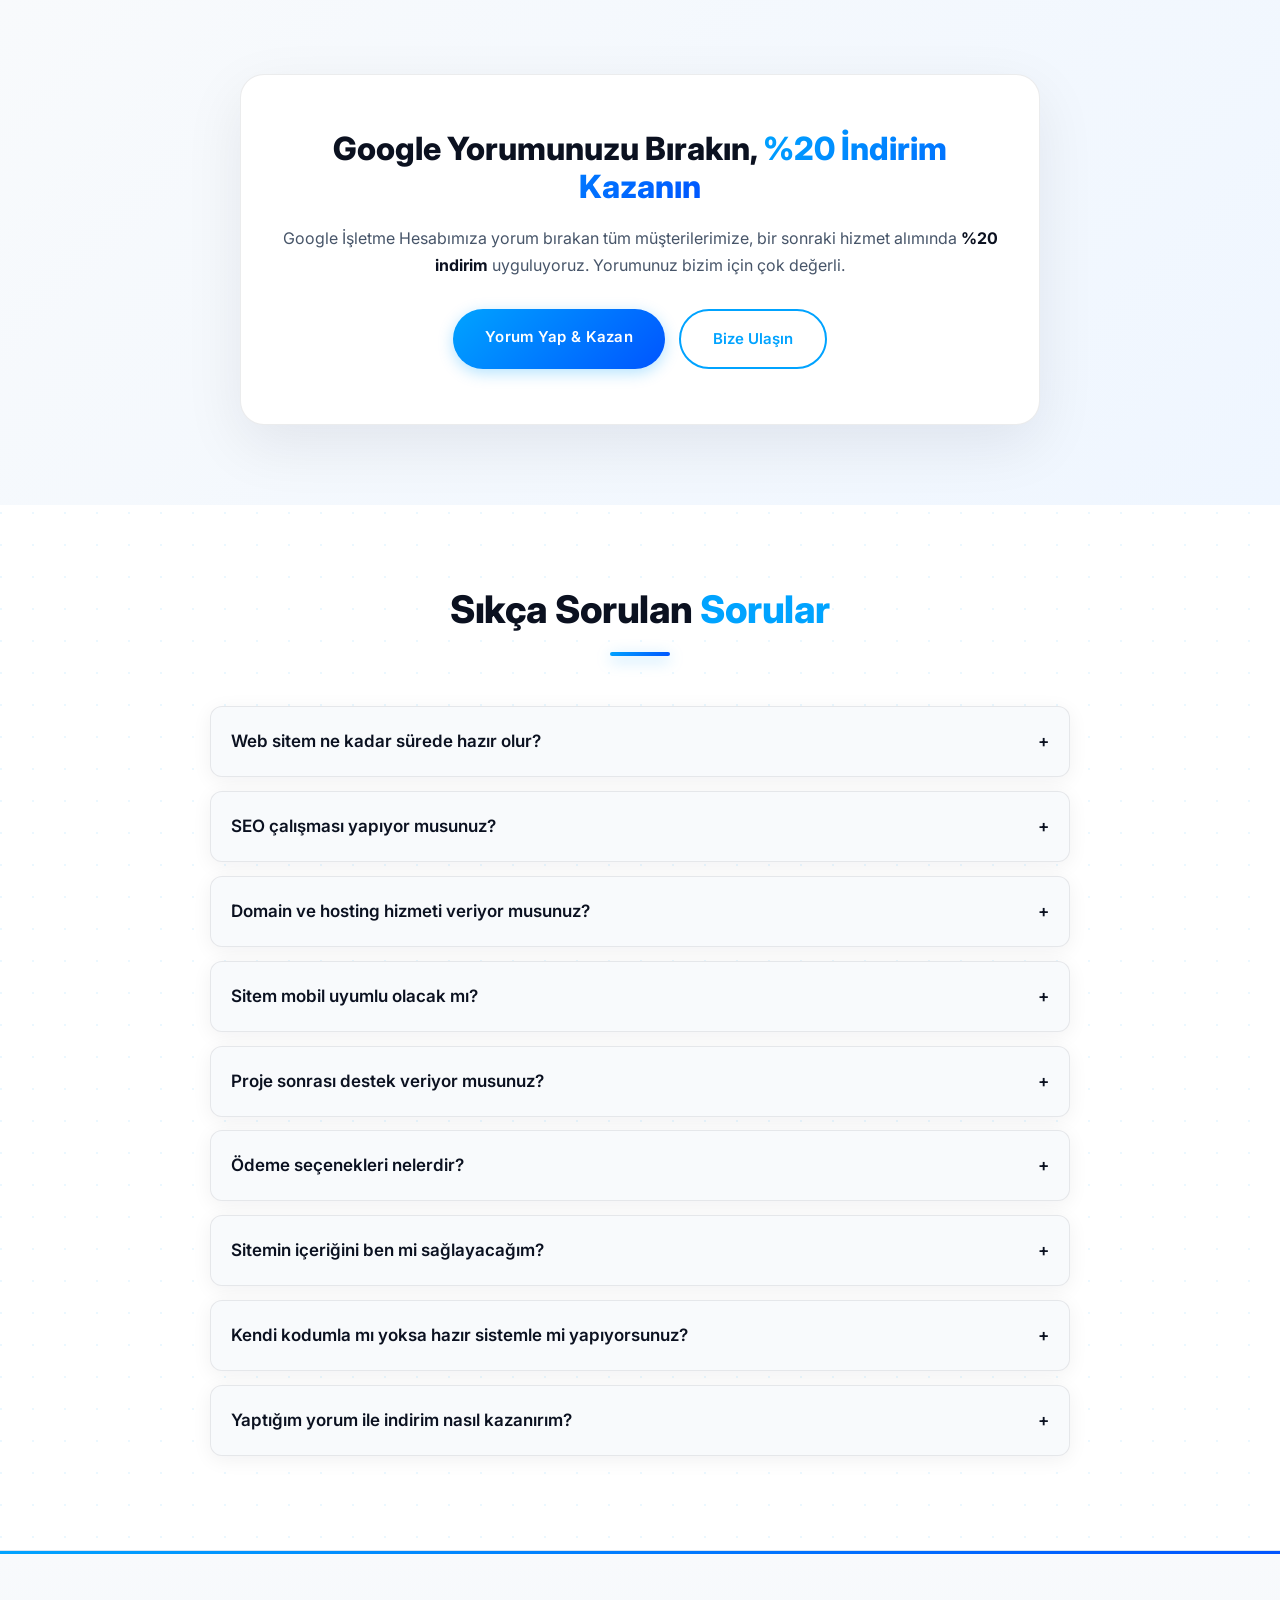
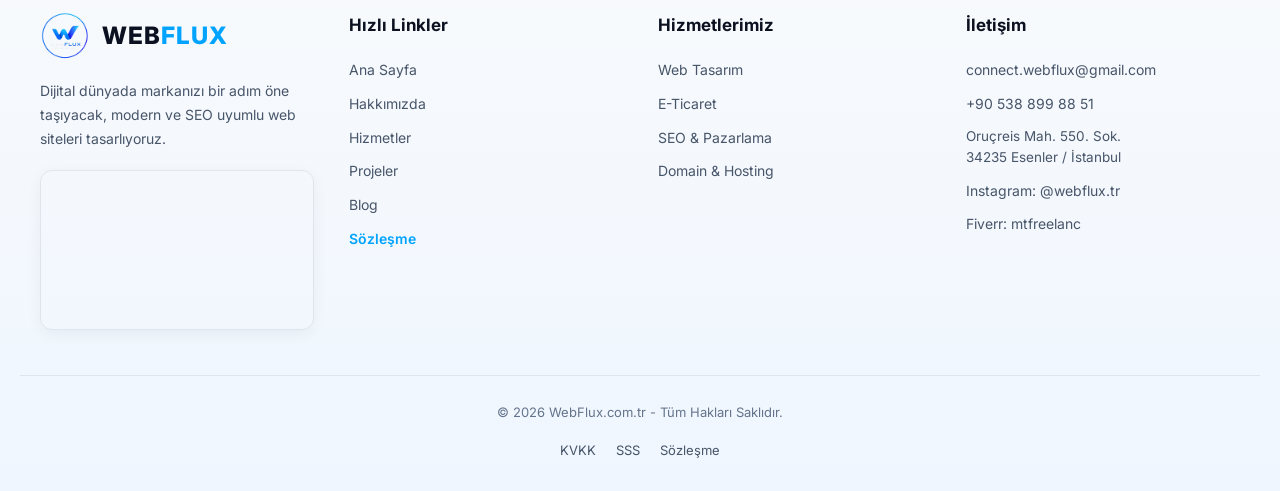
==== commit c96d9d04: "upgrade" ====
--- a/index.html
+++ b/index.html
@@ -5,22 +5,26 @@
 <meta name="viewport" content="width=device-width,initial-scale=1.0">
 <meta http-equiv="X-UA-Compatible" content="IE=edge">
 <meta name="theme-color" content="#0B1120">
-<title>WebFlux | Profesyonel Web Tasarım, E-Ticaret ve SEO Ajansı</title>
-<meta name="description" content="WebFlux ile profesyonel web tasarım, e-ticaret, SEO ve dijital pazarlama hizmetleri. Türkiye'nin en hızlı web tasarım ajansı.">
-<meta name="keywords" content="web tasarım, e-ticaret, seo ajansı, dijital pazarlama, webflux">
+<title>Web Tasarım & E-Ticaret Sitesi | WebFlux İstanbul</title>
+<meta name="description" content="İstanbul'da web tasarım, e-ticaret sitesi ve SEO hizmeti. 3 yıl deneyim, 18+ proje. Mobil uyumlu, hızlı ve SEO dostu web siteleri. Ücretsiz teklif için tıklayın.">
+<meta name="keywords" content="web tasarım, web tasarım istanbul, site tasarımı, e-ticaret sitesi kurma, kurumsal web tasarım, seo hizmeti, web tasarım firması, site yaptırma, mobil uyumlu site, esenler web tasarım">
 <meta name="robots" content="index,follow,max-image-preview:large">
 <meta name="author" content="WebFlux">
+<meta name="geo.region" content="TR-34">
+<meta name="geo.placename" content="İstanbul, Esenler">
+<meta name="geo.position" content="41.0381;28.8837">
+<meta name="ICBM" content="41.0381, 28.8837">
 <link rel="canonical" href="https://webflux.com.tr/">
 <meta property="og:type" content="website">
 <meta property="og:site_name" content="WebFlux">
-<meta property="og:title" content="WebFlux | Profesyonel Web Tasarım ve E-Ticaret Ajansı">
-<meta property="og:description" content="En hızlı ve kaliteli web tasarım, e-ticaret ve SEO hizmetleri.">
+<meta property="og:title" content="Web Tasarım & E-Ticaret Sitesi | WebFlux İstanbul">
+<meta property="og:description" content="İstanbul'da web tasarım, e-ticaret ve SEO hizmeti. 3 yıl deneyim, 18+ proje. Ücretsiz teklif için tıklayın.">
 <meta property="og:url" content="https://webflux.com.tr/">
 <meta property="og:image" content="https://webflux.com.tr/logo.png">
 <meta property="og:locale" content="tr_TR">
 <meta name="twitter:card" content="summary_large_image">
-<meta name="twitter:title" content="WebFlux | Web Tasarım Ajansı">
-<meta name="twitter:description" content="Profesyonel web tasarım ve e-ticaret hizmetleri.">
+<meta name="twitter:title" content="Web Tasarım & E-Ticaret | WebFlux">
+<meta name="twitter:description" content="İstanbul'da web tasarım, e-ticaret ve SEO hizmeti.">
 <meta name="twitter:image" content="https://webflux.com.tr/logo.png">
 <link rel="icon" type="image/x-icon" href="favicon.ico">
 <link rel="icon" type="image/png" sizes="32x32" href="favicon-32x32.png">
@@ -39,12 +43,18 @@
 gtag('config', 'G-5HSKSWRNPC');
 </script>
 <script type="application/ld+json">
-{"@context":"https://schema.org","@type":"ProfessionalService","name":"WebFlux","url":"https://webflux.com.tr/","logo":"https://webflux.com.tr/logo.png","email":"connect.webflux@gmail.com","telephone":"+90-538-899-88-51","address":{"@type":"PostalAddress","streetAddress":"Oruçreis Mah. 550. Sok.","addressLocality":"Esenler","addressRegion":"İstanbul","postalCode":"34235","addressCountry":"TR"},"sameAs":["https://www.instagram.com/webflux.tr","https://www.fiverr.com/mtfreelanc"]}
+{"@context":"https://schema.org","@type":"LocalBusiness","name":"WebFlux","image":"https://webflux.com.tr/logo.png","logo":"https://webflux.com.tr/logo.png","@id":"https://webflux.com.tr/","url":"https://webflux.com.tr/","telephone":"+90-538-899-88-51","email":"connect.webflux@gmail.com","priceRange":"₺₺","description":"İstanbul'da web tasarım, e-ticaret sitesi ve SEO hizmeti.","address":{"@type":"PostalAddress","streetAddress":"Oruçreis Mah. 550. Sok.","addressLocality":"Esenler","addressRegion":"İstanbul","postalCode":"34235","addressCountry":"TR"},"geo":{"@type":"GeoCoordinates","latitude":41.0381,"longitude":28.8837},"openingHoursSpecification":[{"@type":"OpeningHoursSpecification","dayOfWeek":["Monday","Tuesday","Wednesday","Thursday","Friday","Saturday"],"opens":"09:00","closes":"18:00"}],"sameAs":["https://www.instagram.com/webflux.tr","https://www.fiverr.com/mtfreelanc","https://maps.app.goo.gl/6JabUCqMxFGYKUxq5"],"aggregateRating":{"@type":"AggregateRating","ratingValue":"5.0","reviewCount":"9","bestRating":"5","worstRating":"1"},"areaServed":{"@type":"City","name":"İstanbul"}}
+</script>
+<script type="application/ld+json">
+{"@context":"https://schema.org","@type":"FAQPage","mainEntity":[{"@type":"Question","name":"Web sitem ne kadar sürede hazır olur?","acceptedAnswer":{"@type":"Answer","text":"Kurumsal web sitesi projeleri ortalama 7-10 iş günü, e-ticaret projeleri ise 15-20 iş günü içerisinde teslim edilir."}},{"@type":"Question","name":"SEO çalışması yapıyor musunuz?","acceptedAnswer":{"@type":"Answer","text":"Evet, tüm projelerimiz SEO uyumlu olarak kodlanır. Google Analytics ve Search Console kurulumu ücretsiz yapılır."}},{"@type":"Question","name":"Domain ve hosting hizmeti veriyor musunuz?","acceptedAnswer":{"@type":"Answer","text":"Evet, .com, .tr, .net gibi tüm alan adları ve hızlı SSD hosting çözümleri sunuyoruz. İlk yıl domain ve hosting hediyemizdir."}},{"@type":"Question","name":"Sitem mobil uyumlu olacak mı?","acceptedAnswer":{"@type":"Answer","text":"Kesinlikle. Tüm projelerimiz her cihazda hızlı ve sorunsuz çalışacak şekilde responsive tasarlanır."}},{"@type":"Question","name":"Proje sonrası destek veriyor musunuz?","acceptedAnswer":{"@type":"Answer","text":"Evet, teslimattan sonra 1 ay boyunca ücretsiz teknik destek sağlıyoruz."}},{"@type":"Question","name":"Ödeme seçenekleri nelerdir?","acceptedAnswer":{"@type":"Answer","text":"Proje başlangıcında %50, teslimatta %50 olacak şekilde ödeme planı sunuyoruz."}},{"@type":"Question","name":"Web tasarım fiyatları ne kadar?","acceptedAnswer":{"@type":"Answer","text":"Kurumsal web tasarım paketlerimiz 4.900 TL'den başlamaktadır. E-ticaret paketlerimiz 17.900 TL'den başlar."}}]}
+</script>
+<script type="application/ld+json">
+{"@context":"https://schema.org","@type":"WebSite","name":"WebFlux","url":"https://webflux.com.tr/","potentialAction":{"@type":"SearchAction","target":"https://webflux.com.tr/?s={search_term_string}","query-input":"required name=search_term_string"}}
 </script>
 </head>
 <body>
 <header>
-<a href="index.html" class="logo-container"><img src="logo.png" alt="WebFlux"><div class="logo-text">WEB<span>FLUX</span></div></a>
+<a href="index.html" class="logo-container"><img src="logo.png" alt="WebFlux Logo"><div class="logo-text">WEB<span>FLUX</span></div></a>
 <button class="menu-toggle">☰</button>
 <nav>
 <a href="index.html" class="active" data-i18n="nav_home">Ana Sayfa</a>
@@ -63,6 +73,14 @@
 </div></div>
 </header>
 
+<div class="promo-banner">
+<div class="promo-inner">
+<span class="promo-icon"><svg width="22" height="22" viewBox="0 0 24 24" fill="none" stroke="currentColor" stroke-width="2" stroke-linecap="round" stroke-linejoin="round"><polygon points="12 2 15.09 8.26 22 9.27 17 14.14 18.18 21.02 12 17.77 5.82 21.02 7 14.14 2 9.27 8.91 8.26 12 2"></polygon></svg></span>
+<span>Google İşletme Hesabımıza <strong>yorum yapın, %20 indirim kazanın!</strong></span>
+<a href="https://maps.app.goo.gl/6JabUCqMxFGYKUxq5" target="_blank" rel="noopener" class="promo-btn">Yorum Yap & Kazan</a>
+</div>
+</div>
+
 <section class="hero">
 <video class="hero-video" autoplay muted loop playsinline>
 <source src="hero-video.mp4" type="video/mp4">
@@ -75,7 +93,6 @@
 </div>
 </section>
 
-<!-- VIDEO + TEXT BÖLÜMÜ -->
 <section class="feature-section">
 <div class="feature-wrapper">
 <div class="feature-text">
@@ -83,10 +100,10 @@
 <h2>Dijital Dünyada <span>Fark Yaratan</span> Web Siteleri</h2>
 <p>Her projeye bir sanat eseri gibi yaklaşıyoruz. Modern tasarım anlayışı, hızlı kodlama teknikleri ve SEO uyumlu altyapı ile işletmenizi bir adım öne taşıyoruz.</p>
 <ul class="feature-list">
-<li><strong>⚡ Hızlı Teslim</strong> — Ortalama 7-10 iş günü içinde yayında</li>
-<li><strong>🎯 Dönüşüm Odaklı</strong> — Sadece güzel değil, satışa odaklı</li>
-<li><strong>📱 Tam Uyumlu</strong> — Telefon, tablet, bilgisayar kusursuz</li>
-<li><strong>🔍 SEO Uyumlu</strong> — Google'da üst sıralarda çıkmanız için hazır</li>
+<li><strong>Hızlı Teslim</strong> — Ortalama 7-10 iş günü içinde yayında</li>
+<li><strong>Dönüşüm Odaklı</strong> — Sadece güzel değil, satışa odaklı</li>
+<li><strong>Tam Uyumlu</strong> — Telefon, tablet, bilgisayar kusursuz</li>
+<li><strong>SEO Uyumlu</strong> — Google'da üst sıralarda çıkmanız için hazır</li>
 </ul>
 <a href="iletisim.html" class="btn-primary">Ücretsiz Danışmanlık</a>
 </div>
@@ -98,45 +115,95 @@
 
 <section class="section-container">
 <h2 class="section-title"><span data-i18n="services_title1">Neler</span> <span data-i18n="services_title2">Yapıyoruz?</span></h2>
+<p style="text-align:center;color:var(--text-muted);max-width:700px;margin:-30px auto 40px">Detaylar için kartlara tıklayın.</p>
 <div class="grid-3">
-<div class="card-3d"><span class="card-icon">🎨</span><h3 data-i18n="services_web_title">Web Tasarım</h3><p data-i18n="services_web_desc">Markanıza özel, kullanıcı dostu ve mobil uyumlu, dönüşüm odaklı tasarımlar.</p></div>
-<div class="card-3d"><span class="card-icon">🛒</span><h3 data-i18n="services_eco_title">E-Ticaret Çözümleri</h3><p data-i18n="services_eco_desc">Satışlarınızı artıracak, hızlı ve güvenli e-ticaret siteleri.</p></div>
-<div class="card-3d"><span class="card-icon">🚀</span><h3 data-i18n="services_seo_title">SEO & Dijital Pazarlama</h3><p data-i18n="services_seo_desc">Google'da ilk sayfada çıkmanız için en güçlü SEO stratejileri.</p></div>
+
+<div class="card-3d" data-info-title="Web Tasarım" data-info-img="https://images.unsplash.com/photo-1547658719-da2b51169166?q=80&w=1200&auto=format&fit=crop" data-info-desc="<h3>Kurumsal Web Tasarım Hizmetimiz</h3><p>WebFlux olarak, markanıza özel, tamamen size özgü kurumsal web siteleri tasarlıyoruz. Her projeye özgün tasarım anlayışıyla yaklaşıyor, sizin sektörünüze ve hedef kitlenize en uygun çözümü sunuyoruz.</p><h3>Neler Dahil?</h3><ul><li>Özel tasarım (şablon değil)</li><li>Mobil uyumlu (responsive) yapı</li><li>SEO uyumlu kodlama</li><li>Hızlı yükleme süreleri</li><li>İletişim formları ve harita entegrasyonu</li><li>Google Analytics + Search Console kurulumu</li><li>SSL sertifikası</li></ul><h3>Teslim Süresi</h3><p>Ortalama 7-10 iş günü içerisinde projeniz yayında olur.</p><h3>Fiyat</h3><p>Kurumsal web tasarım paketlerimiz 4.900 TL'den başlamaktadır.</p>">
+<div class="card-image"><img src="https://images.unsplash.com/photo-1547658719-da2b51169166?q=80&w=600&auto=format&fit=crop" alt="Web Tasarım Hizmeti"></div>
+<h3 data-i18n="services_web_title">Web Tasarım</h3>
+<p data-i18n="services_web_desc">Markanıza özel, kullanıcı dostu ve mobil uyumlu, dönüşüm odaklı tasarımlar.</p>
+</div>
+
+<div class="card-3d" data-info-title="E-Ticaret Çözümleri" data-info-img="https://images.unsplash.com/photo-1556742049-0cfed4f6a45d?q=80&w=1200&auto=format&fit=crop" data-info-desc="<h3>E-Ticaret Sitesi Kurulumu</h3><p>WooCommerce, Shopify, Ticimax veya özel yazılım ile online satış sisteminizi kuruyoruz.</p><h3>Neler Dahil?</h3><ul><li>Sınırsız ürün ekleme</li><li>Sanal POS + Havale/EFT entegrasyonu</li><li>Kargo firmaları entegrasyonu</li><li>Stok ve sipariş yönetim paneli</li><li>Kupon, kampanya, indirim modülü</li><li>Üyelik sistemi ve müşteri paneli</li><li>Mobil uyumlu tasarım</li></ul><h3>Fiyat</h3><p>E-ticaret paketlerimiz 17.900 TL'den başlamaktadır.</p>">
+<div class="card-image"><img src="https://images.unsplash.com/photo-1556742049-0cfed4f6a45d?q=80&w=600&auto=format&fit=crop" alt="E-Ticaret Sitesi"></div>
+<h3 data-i18n="services_eco_title">E-Ticaret Çözümleri</h3>
+<p data-i18n="services_eco_desc">Satışlarınızı artıracak, hızlı ve güvenli e-ticaret siteleri.</p>
+</div>
+
+<div class="card-3d" data-info-title="SEO Hizmetleri" data-info-img="https://images.unsplash.com/photo-1562577309-4932fdd64cd1?q=80&w=1200&auto=format&fit=crop" data-info-desc="<h3>SEO ve Dijital Pazarlama</h3><p>Google'da üst sıralara çıkmanız için teknik SEO, içerik SEO, backlink ve yerel SEO çalışmaları yapıyoruz.</p><h3>Neler Dahil?</h3><ul><li>Anahtar kelime analizi</li><li>Teknik SEO (site hızı, mobil uyum, SSL)</li><li>İçerik optimizasyonu</li><li>Backlink kazanımı</li><li>Yerel SEO (Google İşletme Profili)</li><li>Aylık raporlama</li></ul><h3>Süre</h3><p>SEO sonuçları 3-6 ay içinde görülmeye başlar.</p>">
+<div class="card-image"><img src="https://images.unsplash.com/photo-1562577309-4932fdd64cd1?q=80&w=600&auto=format&fit=crop" alt="SEO Hizmeti"></div>
+<h3 data-i18n="services_seo_title">SEO & Dijital Pazarlama</h3>
+<p data-i18n="services_seo_desc">Google'da ilk sayfada çıkmanız için en güçlü SEO stratejileri.</p>
+</div>
+
 </div>
 </section>
 
 <section class="manager-section">
-<div class="manager-img-wrapper"><img src="founder.jpg" alt="WebFlux Manager"></div>
+<div class="manager-img-wrapper"><img src="founder.jpg" alt="WebFlux Kurucusu"></div>
 <div class="manager-text">
-<h2><span data-i18n="manager_title1">Vizyonumuz ve</span> <span data-i18n="manager_title2">Hikayemiz</span></h2>
-<p data-i18n="manager_p1">Merhaba, ben WebFlux'un yöneticisi. Yıllardır dijital dünyanın içindeyim ve şunu çok iyi biliyorum: Bir web sitesi sadece kodlardan ibaret değildir; o, markanızın dijital kimliği, vitrininiz ve en önemli satış temsilcinizdir.</p>
-<p data-i18n="manager_p2">WebFlux'u kurarken tek bir amacım vardı: İşletmelerin dijital dünyada hak ettikleri yeri almalarını sağlamak.</p>
-<p data-i18n="manager_p3">Her projeye kendi işimiz gibi yaklaşıyor, en ince detayına kadar özen gösteriyoruz.</p>
-<div class="manager-signature" data-i18n="manager_signature">WebFlux Yöneticisi</div>
+<h2>Biz Bir <span>Ekibiz</span></h2>
+<p>WebFlux; tasarım, yazılım ve dijital pazarlama alanlarında uzmanlaşmış, genç ve dinamik bir ekibin buluştuğu yerdir. Her birimiz kendi alanında uzmanlaşmış, ancak ortak bir hedef doğrultusunda çalışıyoruz.</p>
+<p>Biz büyük bir ajans değiliz. Tam tersine, küçük ve çevik bir ekibiz. Bu sayede her müşterimize birebir ilgi gösterebiliyor, projeleri daha hızlı teslim ediyor ve müşterilerimizle doğrudan iletişim kuruyoruz.</p>
+<div class="manager-signature">WebFlux Ekibi</div>
 </div>
 </section>
 
 <section class="media-section">
-<h2 class="section-title"><span data-i18n="media_title1">Projelerimizden</span> <span data-i18n="media_title2">Kareler</span></h2>
+<h2 class="section-title">Projelerimizden <span>Kareler</span></h2>
+<p style="text-align:center;color:var(--text-muted);max-width:700px;margin:-30px auto 40px">Detayları görmek için aşağıdaki projelere tıklayın.</p>
 <div class="media-grid">
-<div class="media-item"><img src="https://images.unsplash.com/photo-1555066931-4365d14bab8c?q=80&w=800&auto=format&fit=crop" alt="Coding"><div class="media-overlay"><h4 data-i18n="media_m1_t">Kodlama Sürecimiz</h4><p data-i18n="media_m1_d">Temiz ve optimize edilmiş kodlar</p></div></div>
-<div class="media-item"><img src="https://images.unsplash.com/photo-1531403009284-440f080d1e12?q=80&w=800&auto=format&fit=crop" alt="Dev"><div class="media-overlay"><h4 data-i18n="media_m2_t">Geliştirme Aşaması</h4><p data-i18n="media_m2_d">Modern teknolojilerle kodlama</p></div></div>
-<div class="media-item"><img src="https://images.unsplash.com/photo-1517245386807-bb43f82c33c4?q=80&w=800&auto=format&fit=crop" alt="Dev"><div class="media-overlay"><h4 data-i18n="media_m3_t">Proje Geliştirme</h4><p data-i18n="media_m3_d">Her detay özenle işleniyor</p></div></div>
-<div class="media-item"><img src="https://images.unsplash.com/photo-1551288049-bebda4e38f71?q=80&w=800&auto=format&fit=crop" alt="SEO"><div class="media-overlay"><h4 data-i18n="media_m4_t">SEO Çalışmaları</h4><p data-i18n="media_m4_d">Google'da üst sıralara taşıyoruz</p></div></div>
+<div class="media-item" data-gallery-title="Kodlama Sürecimiz" data-gallery-desc="<h3>Kodlama Sürecimiz</h3><p>Her projeye başlamadan önce detaylı bir planlama yaparız. HTML, CSS ve JavaScript kodlarını temiz, optimize ve okunabilir şekilde yazarız.</p><h3>Kullandığımız Teknolojiler</h3><ul><li>HTML5 & CSS3</li><li>JavaScript (ES6+)</li><li>WordPress & WooCommerce</li><li>React (opsiyonel)</li><li>Responsive design</li></ul><h3>Yaklaşımımız</h3><p>Mobil öncelikli yaklaşım benimseriz. Hız optimizasyonu ile Google PageSpeed skorumuz 90+ seviyesindedir.</p>" data-gallery-img="https://images.unsplash.com/photo-1555066931-4365d14bab8c?q=80&w=1200&auto=format&fit=crop">
+<img src="https://images.unsplash.com/photo-1555066931-4365d14bab8c?q=80&w=800&auto=format&fit=crop" alt="Kodlama Süreci">
+<div class="media-overlay"><h4>Kodlama Sürecimiz</h4><p>Temiz ve optimize edilmiş kodlar</p></div>
+</div>
+<div class="media-item" data-gallery-title="Geliştirme Aşaması" data-gallery-desc="<h3>Geliştirme Aşaması</h3><p>Projeyi geliştirirken modern teknolojilerden faydalanırız. Responsive tasarım, tüm ekran boyutlarında kusursuz çalışır.</p><h3>Test Süreci</h3><ul><li>Chrome, Safari, Firefox, Edge testleri</li><li>Mobil & tablet testleri</li><li>Eski cihaz uyumluluk testi</li><li>Hız testleri (PageSpeed)</li><li>SEO testleri</li></ul><h3>Optimizasyon</h3><p>Kod minify edilir, görseller WebP formatına çevrilir, gerekli tüm SEO ayarları yapılır.</p>" data-gallery-img="https://images.unsplash.com/photo-1531403009284-440f080d1e12?q=80&w=1200&auto=format&fit=crop">
+<img src="https://images.unsplash.com/photo-1531403009284-440f080d1e12?q=80&w=800&auto=format&fit=crop" alt="Geliştirme Aşaması">
+<div class="media-overlay"><h4>Geliştirme Aşaması</h4><p>Modern teknolojilerle kodlama</p></div>
+</div>
+<div class="media-item" data-gallery-title="Proje Geliştirme" data-gallery-desc="<h3>Proje Geliştirme Süreci</h3><p>Her projede müşteriyle birebir iletişim kurar, ihtiyaçlarını dinleriz. Proje süresince düzenli olarak gelişmeleri paylaşırız.</p><h3>Revizyon Hakkı</h3><p>Teslim edilen tasarım üzerinde 2 tur revizyon hakkınız var.</p><h3>Teslim Sonrası</h3><p>Kullanım kılavuzu ve tüm erişim bilgilerini sizinle paylaşırız. 1 ay boyunca ücretsiz teknik destek sağlıyoruz.</p>" data-gallery-img="https://images.unsplash.com/photo-1517245386807-bb43f82c33c4?q=80&w=1200&auto=format&fit=crop">
+<img src="https://images.unsplash.com/photo-1517245386807-bb43f82c33c4?q=80&w=800&auto=format&fit=crop" alt="Proje Geliştirme">
+<div class="media-overlay"><h4>Proje Geliştirme</h4><p>Her detay özenle işleniyor</p></div>
+</div>
+<div class="media-item" data-gallery-title="SEO Çalışmaları" data-gallery-desc="<h3>SEO Çalışmalarımız</h3><p>SEO, bir web sitesinin Google'da bulunabilir olmasını sağlar. WebFlux olarak her projeye SEO uyumlu kodlama yaparız.</p><h3>Hizmetlerimiz</h3><ul><li>Anahtar kelime analizi</li><li>İçerik optimizasyonu</li><li>Teknik SEO</li><li>Backlink çalışmaları</li><li>Yerel SEO (Google İşletme)</li></ul><h3>Ücretsiz Kurulumlar</h3><p>Google Analytics ve Search Console kurulumu ücretsiz olarak yapılır.</p>" data-gallery-img="https://images.unsplash.com/photo-1551288049-bebda4e38f71?q=80&w=1200&auto=format&fit=crop">
+<img src="https://images.unsplash.com/photo-1551288049-bebda4e38f71?q=80&w=800&auto=format&fit=crop" alt="SEO Çalışmaları">
+<div class="media-overlay"><h4>SEO Çalışmaları</h4><p>Google'da üst sıralara taşıyoruz</p></div>
+</div>
 </div>
 </section>
 
 <section class="section-container">
 <h2 class="section-title"><span data-i18n="process_title1">Nasıl</span> <span data-i18n="process_title2">Çalışıyoruz?</span></h2>
+<p style="text-align:center;color:var(--text-muted);max-width:700px;margin:-30px auto 40px">Detaylar için aşamalara tıklayın.</p>
 <div class="grid-4">
-<div class="card-3d" style="text-align:center"><span class="card-icon">1️⃣</span><h3 data-i18n="process_s1_t">Analiz & Planlama</h3><p data-i18n="process_s1_d">İhtiyaçlarınızı dinliyor, rakiplerinizi analiz ediyor ve size özel yol haritası çıkarıyoruz.</p></div>
-<div class="card-3d" style="text-align:center"><span class="card-icon">2️⃣</span><h3 data-i18n="process_s2_t">Tasarım (UI/UX)</h3><p data-i18n="process_s2_d">Marka kimliğinize uygun, kullanıcı dostu ve estetik tasarımlar hazırlıyoruz.</p></div>
-<div class="card-3d" style="text-align:center"><span class="card-icon">3️⃣</span><h3 data-i18n="process_s3_t">Kodlama & Geliştirme</h3><p data-i18n="process_s3_d">En güncel teknolojilerle, hızlı ve güvenli bir şekilde sitenizi kodluyoruz.</p></div>
-<div class="card-3d" style="text-align:center"><span class="card-icon">4️⃣</span><h3 data-i18n="process_s4_t">Test & Yayın</h3><p data-i18n="process_s4_d">Her detayı test ediyor, SEO ayarlarını yapıyor ve sitenizi yayına alıyoruz.</p></div>
-</div>
-</section>
-
-<!-- HİZMET PAKETLERİ -->
+
+<div class="card-3d" style="text-align:center" data-info-title="1. Analiz & Planlama" data-info-img="https://images.unsplash.com/photo-1454165804606-c3d57bc86b40?q=80&w=1200&auto=format&fit=crop" data-info-desc="<h3>Analiz ve Planlama Aşaması</h3><p>Her projeye başlamadan önce detaylı bir analiz süreci yürütürüz.</p><ul><li>İhtiyaçlarınızı dinleriz</li><li>Rakiplerinizi analiz ederiz</li><li>Hedef kitlenizi belirleriz</li><li>Size özel bir yol haritası çıkarırız</li><li>Proje takvimini paylaşırız</li></ul><h3>Süre</h3><p>Bu aşama genellikle 1-2 gün sürer.</p>">
+<div class="card-image" style="height:120px"><img src="https://images.unsplash.com/photo-1454165804606-c3d57bc86b40?q=80&w=600&auto=format&fit=crop" alt="Analiz ve Planlama"></div>
+<h3 data-i18n="process_s1_t">Analiz & Planlama</h3>
+<p data-i18n="process_s1_d">İhtiyaçlarınızı dinliyor, rakiplerinizi analiz ediyor ve size özel yol haritası çıkarıyoruz.</p>
+</div>
+
+<div class="card-3d" style="text-align:center" data-info-title="2. Tasarım (UI/UX)" data-info-img="https://images.unsplash.com/photo-1561070791-2526d30994b5?q=80&w=1200&auto=format&fit=crop" data-info-desc="<h3>Tasarım Aşaması</h3><p>Marka kimliğinize uygun, kullanıcı dostu ve estetik tasarımlar hazırlarız.</p><ul><li>Renk paleti ve tipografi seçimi</li><li>Ana sayfa tasarımı</li><li>İç sayfa tasarımları</li><li>Mobil görünüm tasarımı</li><li>Kullanıcı deneyimi (UX) optimizasyonu</li></ul><h3>Onay Süreci</h3><p>Tasarımları size sunarız. 2 tur revizyon hakkınız var.</p><h3>Süre</h3><p>Tasarım aşaması ortalama 2-3 iş günü sürer.</p>">
+<div class="card-image" style="height:120px"><img src="https://images.unsplash.com/photo-1561070791-2526d30994b5?q=80&w=600&auto=format&fit=crop" alt="Tasarım"></div>
+<h3 data-i18n="process_s2_t">Tasarım (UI/UX)</h3>
+<p data-i18n="process_s2_d">Marka kimliğinize uygun, kullanıcı dostu ve estetik tasarımlar hazırlıyoruz.</p>
+</div>
+
+<div class="card-3d" style="text-align:center" data-info-title="3. Kodlama & Geliştirme" data-info-img="https://images.unsplash.com/photo-1555949963-aa79dcee981c?q=80&w=1200&auto=format&fit=crop" data-info-desc="<h3>Kodlama ve Geliştirme</h3><p>En güncel teknolojilerle, hızlı ve güvenli bir şekilde sitenizi kodlarız.</p><ul><li>HTML/CSS/JS kodlaması</li><li>Responsive (mobil uyumlu) yapı</li><li>SEO uyumlu kodlama</li><li>Hız optimizasyonu</li><li>Güvenlik önlemleri</li></ul><h3>Test Süreci</h3><p>Farklı tarayıcılarda ve farklı cihazlarda test ederiz.</p><h3>Süre</h3><p>3-7 iş günü sürer.</p>">
+<div class="card-image" style="height:120px"><img src="https://images.unsplash.com/photo-1555949963-aa79dcee981c?q=80&w=600&auto=format&fit=crop" alt="Kodlama"></div>
+<h3 data-i18n="process_s3_t">Kodlama & Geliştirme</h3>
+<p data-i18n="process_s3_d">En güncel teknolojilerle, hızlı ve güvenli bir şekilde sitenizi kodluyoruz.</p>
+</div>
+
+<div class="card-3d" style="text-align:center" data-info-title="4. Test & Yayın" data-info-img="https://images.unsplash.com/photo-1516321318423-f06f85e504b3?q=80&w=1200&auto=format&fit=crop" data-info-desc="<h3>Test ve Yayın Aşaması</h3><p>Her detayı test eder, SEO ayarlarını yapar ve sitenizi yayına alırız.</p><ul><li>Fonksiyonel testler</li><li>Hız testleri</li><li>SEO kontrolleri</li><li>Mobil uyum testi</li><li>Form testleri</li></ul><h3>Yayın İşlemleri</h3><p>Domain ve hosting ayarları yapılır, SSL sertifikası kurulur.</p><h3>Teslim Sonrası</h3><p>1 ay ücretsiz teknik destek sağlanır.</p>">
+<div class="card-image" style="height:120px"><img src="https://images.unsplash.com/photo-1516321318423-f06f85e504b3?q=80&w=600&auto=format&fit=crop" alt="Test ve Yayın"></div>
+<h3 data-i18n="process_s4_t">Test & Yayın</h3>
+<p data-i18n="process_s4_d">Her detayı test ediyor, SEO ayarlarını yapıyor ve sitenizi yayına alıyoruz.</p>
+</div>
+
+</div>
+</section>
+
 <section class="pricing-section">
 <div class="pricing-header">
 <h2 class="section-title">Hizmet <span>Paketlerimiz</span></h2>
@@ -147,7 +214,7 @@
 <div class="pricing-item">
 <div class="pricing-item-left">
 <div class="pricing-item-header">
-<div class="pricing-icon">🎨</div>
+<div class="pricing-icon"><img src="https://images.unsplash.com/photo-1547658719-da2b51169166?q=80&w=200&auto=format&fit=crop" alt="Başlangıç Paketi"></div>
 <div><h3>Başlangıç Paketi</h3><span class="pricing-tag">Kurumsal Web Sitesi</span></div>
 </div>
 <p class="pricing-desc">Yeni başlayan işletmeler ve kişisel markalar için ideal, hızlı ve modern web sitesi çözümü.</p>
@@ -160,7 +227,7 @@
 </ul>
 </div>
 <div class="pricing-item-right">
-<div class="pricing-price"><span class="pricing-from">Başlangıç</span><span class="pricing-amount">12.000<span class="pricing-currency">₺</span></span><span class="pricing-note">Tek seferlik ödeme</span></div>
+<div class="pricing-price"><span class="pricing-from">Başlangıç</span><span class="pricing-amount">4.900<span class="pricing-currency">₺</span></span><span class="pricing-note">Tek seferlik ödeme</span></div>
 <a href="iletisim.html" class="pricing-btn">Teklif Al →</a>
 </div>
 </div>
@@ -168,7 +235,7 @@
 <div class="pricing-item">
 <div class="pricing-item-left">
 <div class="pricing-item-header">
-<div class="pricing-icon">🏢</div>
+<div class="pricing-icon"><img src="https://images.unsplash.com/photo-1497366216548-37526070297c?q=80&w=200&auto=format&fit=crop" alt="Kurumsal Paket"></div>
 <div><h3>Kurumsal Paket</h3><span class="pricing-tag">Gelişmiş Kurumsal Site</span></div>
 </div>
 <p class="pricing-desc">Büyüyen işletmeler için blog, çoklu dil ve gelişmiş SEO özellikli profesyonel web sitesi.</p>
@@ -182,7 +249,7 @@
 </ul>
 </div>
 <div class="pricing-item-right">
-<div class="pricing-price"><span class="pricing-from">Kurumsal</span><span class="pricing-amount">22.000<span class="pricing-currency">₺</span></span><span class="pricing-note">Tek seferlik ödeme</span></div>
+<div class="pricing-price"><span class="pricing-from">Kurumsal</span><span class="pricing-amount">9.900<span class="pricing-currency">₺</span></span><span class="pricing-note">Tek seferlik ödeme</span></div>
 <a href="iletisim.html" class="pricing-btn">Teklif Al →</a>
 </div>
 </div>
@@ -191,7 +258,7 @@
 <div class="pricing-badge">EN ÇOK TERCİH EDİLEN</div>
 <div class="pricing-item-left">
 <div class="pricing-item-header">
-<div class="pricing-icon">🛒</div>
+<div class="pricing-icon"><img src="https://images.unsplash.com/photo-1556742049-0cfed4f6a45d?q=80&w=200&auto=format&fit=crop" alt="E-Ticaret Paketi"></div>
 <div><h3>E-Ticaret Paketi</h3><span class="pricing-tag">Online Satış Sistemi</span></div>
 </div>
 <p class="pricing-desc">Ürünlerinizi online satmak isteyen işletmeler için tam donanımlı e-ticaret çözümü.</p>
@@ -206,7 +273,7 @@
 </ul>
 </div>
 <div class="pricing-item-right">
-<div class="pricing-price"><span class="pricing-from">E-Ticaret</span><span class="pricing-amount">35.000<span class="pricing-currency">₺</span></span><span class="pricing-note">Tek seferlik ödeme</span></div>
+<div class="pricing-price"><span class="pricing-from">E-Ticaret</span><span class="pricing-amount">17.900<span class="pricing-currency">₺</span></span><span class="pricing-note">Tek seferlik ödeme</span></div>
 <a href="iletisim.html" class="pricing-btn pricing-btn-featured">Teklif Al →</a>
 </div>
 </div>
@@ -214,7 +281,7 @@
 <div class="pricing-item">
 <div class="pricing-item-left">
 <div class="pricing-item-header">
-<div class="pricing-icon">🚀</div>
+<div class="pricing-icon"><img src="https://images.unsplash.com/photo-1552664730-d307ca884978?q=80&w=200&auto=format&fit=crop" alt="Premium Paket"></div>
 <div><h3>Premium Paket</h3><span class="pricing-tag">E-Ticaret + SEO + Pazarlama</span></div>
 </div>
 <p class="pricing-desc">Ciddi büyümek isteyen markalar için e-ticaret, SEO ve dijital pazarlama bir arada.</p>
@@ -228,7 +295,7 @@
 </ul>
 </div>
 <div class="pricing-item-right">
-<div class="pricing-price"><span class="pricing-from">Premium</span><span class="pricing-amount">55.000<span class="pricing-currency">₺</span></span><span class="pricing-note">Tek seferlik ödeme</span></div>
+<div class="pricing-price"><span class="pricing-from">Premium</span><span class="pricing-amount">29.900<span class="pricing-currency">₺</span></span><span class="pricing-note">Tek seferlik ödeme</span></div>
 <a href="iletisim.html" class="pricing-btn">Teklif Al →</a>
 </div>
 </div>
@@ -236,7 +303,7 @@
 </div>
 
 <div class="payment-note">
-<h3>💰 Ödeme Koşulları</h3>
+<h3>Ödeme Koşulları</h3>
 <p>Proje başlangıcında toplam bedelin <strong>%50'si depozito</strong> olarak alınır. Kalan <strong>%50'si proje teslimi ve onayınız sonrasında</strong> tahsil edilir.</p>
 </div>
 
@@ -246,10 +313,141 @@
 </div>
 </section>
 
+<section class="google-reviews-section">
+<div class="google-reviews-header">
+<div class="google-brand">
+<svg viewBox="0 0 24 24" width="42" height="42"><path fill="#4285F4" d="M22.56 12.25c0-.78-.07-1.53-.2-2.25H12v4.26h5.92c-.26 1.37-1.04 2.53-2.21 3.31v2.77h3.57c2.08-1.92 3.28-4.74 3.28-8.09z"/><path fill="#34A853" d="M12 23c2.97 0 5.46-.98 7.28-2.66l-3.57-2.77c-.98.66-2.23 1.06-3.71 1.06-2.86 0-5.29-1.93-6.16-4.53H2.18v2.84C3.99 20.53 7.7 23 12 23z"/><path fill="#FBBC05" d="M5.84 14.09c-.22-.66-.35-1.36-.35-2.09s.13-1.43.35-2.09V7.07H2.18C1.43 8.55 1 10.22 1 12s.43 3.45 1.18 4.93l2.85-2.22.81-.62z"/><path fill="#EA4335" d="M12 5.38c1.62 0 3.06.56 4.21 1.64l3.15-3.15C17.45 2.09 14.97 1 12 1 7.7 1 3.99 3.47 2.18 7.07l3.66 2.84c.87-2.6 3.3-4.53 6.16-4.53z"/></svg>
+<div>
+<div class="google-brand-title">Google Değerlendirmelerimiz</div>
+<div class="google-brand-rating"><strong>5.0</strong> yıldız • 9 değerlendirme</div>
+</div>
+</div>
+<a href="https://maps.app.goo.gl/6JabUCqMxFGYKUxq5" target="_blank" rel="noopener" class="google-review-btn">Tüm Yorumları Gör</a>
+</div>
+<div class="google-reviews-grid">
+
+<div class="google-review-card">
+<div class="google-review-head">
+<div class="google-review-avatar" style="background:#4285F4">M</div>
+<div><div class="google-review-name">Mustafa KURNAZ</div><div class="google-review-stars">★★★★★</div></div>
+<svg class="google-review-logo" viewBox="0 0 24 24" width="20" height="20"><path fill="#4285F4" d="M22.56 12.25c0-.78-.07-1.53-.2-2.25H12v4.26h5.92c-.26 1.37-1.04 2.53-2.21 3.31v2.77h3.57c2.08-1.92 3.28-4.74 3.28-8.09z"/><path fill="#34A853" d="M12 23c2.97 0 5.46-.98 7.28-2.66l-3.57-2.77c-.98.66-2.23 1.06-3.71 1.06-2.86 0-5.29-1.93-6.16-4.53H2.18v2.84C3.99 20.53 7.7 23 12 23z"/><path fill="#FBBC05" d="M5.84 14.09c-.22-.66-.35-1.36-.35-2.09s.13-1.43.35-2.09V7.07H2.18C1.43 8.55 1 10.22 1 12s.43 3.45 1.18 4.93l2.85-2.22.81-.62z"/><path fill="#EA4335" d="M12 5.38c1.62 0 3.06.56 4.21 1.64l3.15-3.15C17.45 2.09 14.97 1 12 1 7.7 1 3.99 3.47 2.18 7.07l3.66 2.84c.87-2.6 3.3-4.53 6.16-4.53z"/></svg>
+</div>
+<p class="google-review-text">"Aldığım hizmetten çok memnun kaldım. Sonrasında teknik süreç yaptı bitti değil, her adımda yanımızda olmaları teşekkür ederim."</p>
+<div class="google-review-date">Google üzerinden</div>
+</div>
+
+<div class="google-review-card">
+<div class="google-review-head">
+<div class="google-review-avatar" style="background:#EA4335">H</div>
+<div><div class="google-review-name">Hamid Hosseini</div><div class="google-review-stars">★★★★★</div></div>
+<svg class="google-review-logo" viewBox="0 0 24 24" width="20" height="20"><path fill="#4285F4" d="M22.56 12.25c0-.78-.07-1.53-.2-2.25H12v4.26h5.92c-.26 1.37-1.04 2.53-2.21 3.31v2.77h3.57c2.08-1.92 3.28-4.74 3.28-8.09z"/><path fill="#34A853" d="M12 23c2.97 0 5.46-.98 7.28-2.66l-3.57-2.77c-.98.66-2.23 1.06-3.71 1.06-2.86 0-5.29-1.93-6.16-4.53H2.18v2.84C3.99 20.53 7.7 23 12 23z"/><path fill="#FBBC05" d="M5.84 14.09c-.22-.66-.35-1.36-.35-2.09s.13-1.43.35-2.09V7.07H2.18C1.43 8.55 1 10.22 1 12s.43 3.45 1.18 4.93l2.85-2.22.81-.62z"/><path fill="#EA4335" d="M12 5.38c1.62 0 3.06.56 4.21 1.64l3.15-3.15C17.45 2.09 14.97 1 12 1 7.7 1 3.99 3.47 2.18 7.07l3.66 2.84c.87-2.6 3.3-4.53 6.16-4.53z"/></svg>
+</div>
+<p class="google-review-text">"WebFlux'tan aldığım hizmetten oldukça memnun kaldım. Ekip son derece ilgili, profesyonel ve çözüm odaklı çalışıyor."</p>
+<div class="google-review-date">Google üzerinden</div>
+</div>
+
+<div class="google-review-card">
+<div class="google-review-head">
+<div class="google-review-avatar" style="background:#34A853">N</div>
+<div><div class="google-review-name">Nesrin Hanan</div><div class="google-review-stars">★★★★<span style="color:#CBD5E1">★</span></div></div>
+<svg class="google-review-logo" viewBox="0 0 24 24" width="20" height="20"><path fill="#4285F4" d="M22.56 12.25c0-.78-.07-1.53-.2-2.25H12v4.26h5.92c-.26 1.37-1.04 2.53-2.21 3.31v2.77h3.57c2.08-1.92 3.28-4.74 3.28-8.09z"/><path fill="#34A853" d="M12 23c2.97 0 5.46-.98 7.28-2.66l-3.57-2.77c-.98.66-2.23 1.06-3.71 1.06-2.86 0-5.29-1.93-6.16-4.53H2.18v2.84C3.99 20.53 7.7 23 12 23z"/><path fill="#FBBC05" d="M5.84 14.09c-.22-.66-.35-1.36-.35-2.09s.13-1.43.35-2.09V7.07H2.18C1.43 8.55 1 10.22 1 12s.43 3.45 1.18 4.93l2.85-2.22.81-.62z"/><path fill="#EA4335" d="M12 5.38c1.62 0 3.06.56 4.21 1.64l3.15-3.15C17.45 2.09 14.97 1 12 1 7.7 1 3.99 3.47 2.18 7.07l3.66 2.84c.87-2.6 3.3-4.53 6.16-4.53z"/></svg>
+</div>
+<p class="google-review-text">"Alaka ve ilgi güzel. Sadece ödeme konusunda ufak bir sorun yaşadık, onun dışında her şey gayet iyiydi."</p>
+<div class="google-review-date">Google üzerinden</div>
+</div>
+
+<div class="google-review-card">
+<div class="google-review-head">
+<div class="google-review-avatar" style="background:#FBBC05">M</div>
+<div><div class="google-review-name">Mert Tayşan</div><div class="google-review-stars">★★★★★</div></div>
+<svg class="google-review-logo" viewBox="0 0 24 24" width="20" height="20"><path fill="#4285F4" d="M22.56 12.25c0-.78-.07-1.53-.2-2.25H12v4.26h5.92c-.26 1.37-1.04 2.53-2.21 3.31v2.77h3.57c2.08-1.92 3.28-4.74 3.28-8.09z"/><path fill="#34A853" d="M12 23c2.97 0 5.46-.98 7.28-2.66l-3.57-2.77c-.98.66-2.23 1.06-3.71 1.06-2.86 0-5.29-1.93-6.16-4.53H2.18v2.84C3.99 20.53 7.7 23 12 23z"/><path fill="#FBBC05" d="M5.84 14.09c-.22-.66-.35-1.36-.35-2.09s.13-1.43.35-2.09V7.07H2.18C1.43 8.55 1 10.22 1 12s.43 3.45 1.18 4.93l2.85-2.22.81-.62z"/><path fill="#EA4335" d="M12 5.38c1.62 0 3.06.56 4.21 1.64l3.15-3.15C17.45 2.09 14.97 1 12 1 7.7 1 3.99 3.47 2.18 7.07l3.66 2.84c.87-2.6 3.3-4.53 6.16-4.53z"/></svg>
+</div>
+<p class="google-review-text">"Gayet başarılı."</p>
+<div class="google-review-date">Google üzerinden</div>
+</div>
+
+<div class="google-review-card">
+<div class="google-review-head">
+<div class="google-review-avatar" style="background:#4285F4">A</div>
+<div><div class="google-review-name">Asena Bozkurt</div><div class="google-review-stars">★★★★★</div></div>
+<svg class="google-review-logo" viewBox="0 0 24 24" width="20" height="20"><path fill="#4285F4" d="M22.56 12.25c0-.78-.07-1.53-.2-2.25H12v4.26h5.92c-.26 1.37-1.04 2.53-2.21 3.31v2.77h3.57c2.08-1.92 3.28-4.74 3.28-8.09z"/><path fill="#34A853" d="M12 23c2.97 0 5.46-.98 7.28-2.66l-3.57-2.77c-.98.66-2.23 1.06-3.71 1.06-2.86 0-5.29-1.93-6.16-4.53H2.18v2.84C3.99 20.53 7.7 23 12 23z"/><path fill="#FBBC05" d="M5.84 14.09c-.22-.66-.35-1.36-.35-2.09s.13-1.43.35-2.09V7.07H2.18C1.43 8.55 1 10.22 1 12s.43 3.45 1.18 4.93l2.85-2.22.81-.62z"/><path fill="#EA4335" d="M12 5.38c1.62 0 3.06.56 4.21 1.64l3.15-3.15C17.45 2.09 14.97 1 12 1 7.7 1 3.99 3.47 2.18 7.07l3.66 2.84c.87-2.6 3.3-4.53 6.16-4.53z"/></svg>
+</div>
+<p class="google-review-text">"Kendi sitemi başka bir ajansla yaptırdım. SEO ve kodlarda sorun vardı, birkaç yerle görüştüm kabul etmediler, 2 aydır. Benim sorunumu 1 TL bile almadan WebFlux halleti. Herkese tavsiye ederim, mağdur olmazsınız."</p>
+<div class="google-review-date">Google üzerinden</div>
+</div>
+
+<div class="google-review-card">
+<div class="google-review-head">
+<div class="google-review-avatar" style="background:#0055FF">M</div>
+<div><div class="google-review-name">Mahdi Asadolahipour</div><div class="google-review-stars">★★★★★</div></div>
+<svg class="google-review-logo" viewBox="0 0 24 24" width="20" height="20"><path fill="#4285F4" d="M22.56 12.25c0-.78-.07-1.53-.2-2.25H12v4.26h5.92c-.26 1.37-1.04 2.53-2.21 3.31v2.77h3.57c2.08-1.92 3.28-4.74 3.28-8.09z"/><path fill="#34A853" d="M12 23c2.97 0 5.46-.98 7.28-2.66l-3.57-2.77c-.98.66-2.23 1.06-3.71 1.06-2.86 0-5.29-1.93-6.16-4.53H2.18v2.84C3.99 20.53 7.7 23 12 23z"/><path fill="#FBBC05" d="M5.84 14.09c-.22-.66-.35-1.36-.35-2.09s.13-1.43.35-2.09V7.07H2.18C1.43 8.55 1 10.22 1 12s.43 3.45 1.18 4.93l2.85-2.22.81-.62z"/><path fill="#EA4335" d="M12 5.38c1.62 0 3.06.56 4.21 1.64l3.15-3.15C17.45 2.09 14.97 1 12 1 7.7 1 3.99 3.47 2.18 7.07l3.66 2.84c.87-2.6 3.3-4.53 6.16-4.53z"/></svg>
+</div>
+<p class="google-review-text">"Arkadaşlar, dostlar gerçekten tavsiye ediyorum. Çok ilgili, çok nazikler, işin peşini bırakmıyorlar. Gerçekten 1 ay destek süresi verdiler."</p>
+<div class="google-review-date">Google üzerinden</div>
+</div>
+
+<div class="google-review-card">
+<div class="google-review-head">
+<div class="google-review-avatar" style="background:#34A853">R</div>
+<div><div class="google-review-name">Rojbin Kılıç</div><div class="google-review-stars">★★★★★</div></div>
+<svg class="google-review-logo" viewBox="0 0 24 24" width="20" height="20"><path fill="#4285F4" d="M22.56 12.25c0-.78-.07-1.53-.2-2.25H12v4.26h5.92c-.26 1.37-1.04 2.53-2.21 3.31v2.77h3.57c2.08-1.92 3.28-4.74 3.28-8.09z"/><path fill="#34A853" d="M12 23c2.97 0 5.46-.98 7.28-2.66l-3.57-2.77c-.98.66-2.23 1.06-3.71 1.06-2.86 0-5.29-1.93-6.16-4.53H2.18v2.84C3.99 20.53 7.7 23 12 23z"/><path fill="#FBBC05" d="M5.84 14.09c-.22-.66-.35-1.36-.35-2.09s.13-1.43.35-2.09V7.07H2.18C1.43 8.55 1 10.22 1 12s.43 3.45 1.18 4.93l2.85-2.22.81-.62z"/><path fill="#EA4335" d="M12 5.38c1.62 0 3.06.56 4.21 1.64l3.15-3.15C17.45 2.09 14.97 1 12 1 7.7 1 3.99 3.47 2.18 7.07l3.66 2.84c.87-2.6 3.3-4.53 6.16-4.53z"/></svg>
+</div>
+<p class="google-review-text">"Rofizyopilates'in kurucusu olarak WebFlux ve Mehdi Bey ile çalışmaktan çok memnun kaldım. İş yerimi açtığımdan beri web sitesi konusunda bir türlü istediğim sonucu alamıyordum, WebFlux ile çözdüm."</p>
+<div class="google-review-date">Google üzerinden</div>
+</div>
+
+<div class="google-review-card">
+<div class="google-review-head">
+<div class="google-review-avatar" style="background:#EA4335">K</div>
+<div><div class="google-review-name">Kreplink Ertu</div><div class="google-review-stars">★★★★<span style="color:#CBD5E1">★</span></div></div>
+<svg class="google-review-logo" viewBox="0 0 24 24" width="20" height="20"><path fill="#4285F4" d="M22.56 12.25c0-.78-.07-1.53-.2-2.25H12v4.26h5.92c-.26 1.37-1.04 2.53-2.21 3.31v2.77h3.57c2.08-1.92 3.28-4.74 3.28-8.09z"/><path fill="#34A853" d="M12 23c2.97 0 5.46-.98 7.28-2.66l-3.57-2.77c-.98.66-2.23 1.06-3.71 1.06-2.86 0-5.29-1.93-6.16-4.53H2.18v2.84C3.99 20.53 7.7 23 12 23z"/><path fill="#FBBC05" d="M5.84 14.09c-.22-.66-.35-1.36-.35-2.09s.13-1.43.35-2.09V7.07H2.18C1.43 8.55 1 10.22 1 12s.43 3.45 1.18 4.93l2.85-2.22.81-.62z"/><path fill="#EA4335" d="M12 5.38c1.62 0 3.06.56 4.21 1.64l3.15-3.15C17.45 2.09 14.97 1 12 1 7.7 1 3.99 3.47 2.18 7.07l3.66 2.84c.87-2.6 3.3-4.53 6.16-4.53z"/></svg>
+</div>
+<p class="google-review-text">"Siteme geliştirmek için yardımcı oldular. Şu anki halini daha çok beğeniyorum, teşekkürler."</p>
+<div class="google-review-date">Google üzerinden</div>
+</div>
+
+<div class="google-review-card">
+<div class="google-review-head">
+<div class="google-review-avatar" style="background:#FBBC05">E</div>
+<div><div class="google-review-name">Emre KORKUT</div><div class="google-review-stars">★★★★★</div></div>
+<svg class="google-review-logo" viewBox="0 0 24 24" width="20" height="20"><path fill="#4285F4" d="M22.56 12.25c0-.78-.07-1.53-.2-2.25H12v4.26h5.92c-.26 1.37-1.04 2.53-2.21 3.31v2.77h3.57c2.08-1.92 3.28-4.74 3.28-8.09z"/><path fill="#34A853" d="M12 23c2.97 0 5.46-.98 7.28-2.66l-3.57-2.77c-.98.66-2.23 1.06-3.71 1.06-2.86 0-5.29-1.93-6.16-4.53H2.18v2.84C3.99 20.53 7.7 23 12 23z"/><path fill="#FBBC05" d="M5.84 14.09c-.22-.66-.35-1.36-.35-2.09s.13-1.43.35-2.09V7.07H2.18C1.43 8.55 1 10.22 1 12s.43 3.45 1.18 4.93l2.85-2.22.81-.62z"/><path fill="#EA4335" d="M12 5.38c1.62 0 3.06.56 4.21 1.64l3.15-3.15C17.45 2.09 14.97 1 12 1 7.7 1 3.99 3.47 2.18 7.07l3.66 2.84c.87-2.6 3.3-4.53 6.16-4.53z"/></svg>
+</div>
+<p class="google-review-text">"Kumpir Box için internet sitesi yaptırdım. Başından sonuna kadar çok ilgili ve profesyonel bir ekip. İstediklerimi tam olarak anladılar."</p>
+<div class="google-review-date">Google üzerinden</div>
+</div>
+
+</div>
+<p style="text-align:center;margin-top:35px;color:var(--text-muted);font-size:14px">Yorumlar Google İşletme Profilimizden alınmıştır. <a href="https://maps.app.goo.gl/6JabUCqMxFGYKUxq5" target="_blank" rel="noopener" style="color:var(--accent-blue);font-weight:600">Tümünü Google'da görüntüleyin →</a></p>
+</section>
+
+<section class="review-promo-section">
+<div class="review-promo-inner">
+<h2>Google Yorumunuzu Bırakın, <span>%20 İndirim Kazanın</span></h2>
+<p>Google İşletme Hesabımıza yorum bırakan tüm müşterilerimize, bir sonraki hizmet alımında <strong>%20 indirim</strong> uyguluyoruz. Yorumunuz bizim için çok değerli.</p>
+<div class="review-promo-actions">
+<a href="https://maps.app.goo.gl/6JabUCqMxFGYKUxq5" target="_blank" rel="noopener" class="btn-primary">Yorum Yap & Kazan</a>
+<a href="iletisim.html" class="btn-secondary">Bize Ulaşın</a>
+</div>
+</div>
+</section>
+
+<section class="section-container" style="max-width:900px">
+<h2 class="section-title">Sıkça Sorulan <span>Sorular</span></h2>
+<div class="accordion-item"><div class="accordion-header">Web sitem ne kadar sürede hazır olur? <span>+</span></div><div class="accordion-body">Kurumsal web sitesi projeleri ortalama 7-10 iş günü, e-ticaret projeleri ise 15-20 iş günü içerisinde teslim edilir. Acil projeler için hızlandırılmış paketlerimiz mevcuttur.</div></div>
+<div class="accordion-item"><div class="accordion-header">SEO çalışması yapıyor musunuz? <span>+</span></div><div class="accordion-body">Evet, tüm projelerimiz SEO uyumlu olarak kodlanır. Google Analytics ve Search Console kurulumu ücretsiz yapılır. Ayrıca anahtar kelime analizi, içerik optimizasyonu, teknik SEO ve backlink hizmetlerimiz mevcuttur.</div></div>
+<div class="accordion-item"><div class="accordion-header">Domain ve hosting hizmeti veriyor musunuz? <span>+</span></div><div class="accordion-body">Evet, .com, .tr, .net gibi tüm alan adları ve hızlı SSD hosting çözümleri sunuyoruz. SSL sertifikası ücretsiz olarak kurulur. İlk yıl domain ve hosting hediyemizdir.</div></div>
+<div class="accordion-item"><div class="accordion-header">Sitem mobil uyumlu olacak mı? <span>+</span></div><div class="accordion-body">Kesinlikle. Tüm projelerimiz, eski telefonlar ve bilgisayarlar dahil olmak üzere her cihazda hızlı ve sorunsuz çalışacak şekilde responsive (duyarlı) tasarlanır.</div></div>
+<div class="accordion-item"><div class="accordion-header">Proje sonrası destek veriyor musunuz? <span>+</span></div><div class="accordion-body">Evet, teslimattan sonra 1 ay boyunca ücretsiz teknik destek sağlıyoruz. Sonrasında ise aylık bakım anlaşmaları ile sitenizin güncel kalmasını sağlıyoruz.</div></div>
+<div class="accordion-item"><div class="accordion-header">Ödeme seçenekleri nelerdir? <span>+</span></div><div class="accordion-body">Proje başlangıcında %50, teslimatta %50 olacak şekilde ödeme planı sunuyoruz. Havale/EFT ve kredi kartı ile ödeme kabul ediyoruz.</div></div>
+<div class="accordion-item"><div class="accordion-header">Sitemin içeriğini ben mi sağlayacağım? <span>+</span></div><div class="accordion-body">Genellikle içerikleri müşterilerimiz sağlar. Ancak dilerseniz, profesyonel içerik ve metin yazarlığı hizmeti de sunuyoruz.</div></div>
+<div class="accordion-item"><div class="accordion-header">Kendi kodumla mı yoksa hazır sistemle mi yapıyorsunuz? <span>+</span></div><div class="accordion-body">Projenizin ihtiyacına göre karar veririz. Kurumsal siteler için genellikle WordPress, özel projeler için HTML/CSS/JS kodlaması tercih edilir.</div></div>
+<div class="accordion-item"><div class="accordion-header">Yaptığım yorum ile indirim nasıl kazanırım? <span>+</span></div><div class="accordion-body">Google İşletme Profilimize 5 yıldızlı bir yorum bıraktığınızda, bir sonraki hizmet alımınızda %20 indirim kazanırsınız. Yorumunuzu yaptıktan sonra WhatsApp veya e-posta üzerinden bize bildirmeniz yeterlidir.</div></div>
+</section>
+
 <footer>
 <div class="footer-grid">
 <div class="footer-col">
-<div class="logo-container" style="margin-bottom:18px"><img src="logo.png" alt="WebFlux" style="height:50px"><div class="logo-text">WEB<span>FLUX</span></div></div>
+<div class="logo-container" style="margin-bottom:18px"><img src="logo.png" alt="WebFlux Logo" style="height:50px"><div class="logo-text">WEB<span>FLUX</span></div></div>
 <p data-i18n="footer_desc">Dijital dünyada markanızı bir adım öne taşıyacak, modern ve SEO uyumlu web siteleri tasarlıyoruz.</p>
 <div class="footer-map"><iframe src="https://maps.google.com/maps?q=Oru%C3%A7reis%20Mah.%20550.%20Sok.%2034235%20Esenler%20%C4%B0stanbul&t=&z=15&ie=UTF8&iwloc=&output=embed" loading="lazy" referrerpolicy="no-referrer-when-downgrade" title="WebFlux Adres"></iframe></div>
 </div>
--- a/style.css
+++ b/style.css
@@ -1,20 +1,67 @@
-:root{--bg-dark:#FFFFFF;--bg-card:#F8FAFC;--bg-card-hover:#EFF6FF;--bg-alt:#F1F5F9;--text-main:#0B1120;--text-muted:#475569;--text-soft:#64748B;--accent-blue:#00A3FF;--accent-dark:#0055FF;--accent-navy:#0B1120;--accent-gradient:linear-gradient(135deg,#00A3FF,#0055FF);--border-color:rgba(11,17,32,0.08);--border-color-hover:rgba(0,163,255,0.35);--shadow-card:0 4px 20px rgba(11,17,32,0.06);--shadow-card-hover:0 20px 40px rgba(0,85,255,0.15);--font-family:'Inter',sans-serif}
+/* ============================================== */
+/* === WEBFLUX MASTER CSS — 2026 FINAL === */
+/* ============================================== */
+
+/* === VARIABLES === */
+:root{
+    --bg-dark:#FFFFFF;
+    --bg-card:#F8FAFC;
+    --bg-card-hover:#EFF6FF;
+    --bg-alt:#F1F5F9;
+    --text-main:#0B1120;
+    --text-muted:#475569;
+    --text-soft:#64748B;
+    --accent-blue:#00A3FF;
+    --accent-dark:#0055FF;
+    --accent-navy:#0B1120;
+    --accent-gradient:linear-gradient(135deg,#00A3FF,#0055FF);
+    --border-color:rgba(11,17,32,0.08);
+    --border-color-hover:rgba(0,163,255,0.35);
+    --shadow-card:0 4px 20px rgba(11,17,32,0.06);
+    --shadow-card-hover:0 20px 40px rgba(0,85,255,0.15);
+    --font-family:'Inter',sans-serif;
+}
+
+/* === RESET === */
 *{margin:0;padding:0;box-sizing:border-box}
-body{background:var(--bg-dark);color:var(--text-main);font-family:var(--font-family);line-height:1.7;overflow-x:hidden;min-height:100vh}
 html{scroll-behavior:smooth}
 img{max-width:100%;height:auto;display:block}
-
-/* ============ HEADER — NAV ORTADA ============ */
+body{
+    background-color:#FFFFFF;
+    background-image:radial-gradient(circle at 1px 1px, rgba(0,163,255,0.08) 1px, transparent 0);
+    background-size:32px 32px;
+    color:var(--text-main);
+    font-family:var(--font-family);
+    line-height:1.7;
+    overflow-x:hidden;
+    min-height:100vh;
+    position:relative;
+}
+body::before,
+body::after{
+    content:'';
+    position:fixed;
+    border-radius:50%;
+    filter:blur(80px);
+    opacity:0.35;
+    pointer-events:none;
+    z-index:0;
+}
+body::before{width:500px;height:500px;top:-200px;right:-200px;background:radial-gradient(circle,rgba(0,163,255,0.4),transparent 70%)}
+body::after{width:600px;height:600px;bottom:-300px;left:-250px;background:radial-gradient(circle,rgba(0,85,255,0.3),transparent 70%)}
+main,section,header,footer{position:relative;z-index:1}
+
+/* === HEADER === */
 header{
-  position:sticky;top:0;z-index:1000;
-  background:rgba(255,255,255,0.95);
-  backdrop-filter:blur(12px);
-  border-bottom:1px solid var(--border-color);
-  padding:14px 30px;
-  display:grid;
-  grid-template-columns:1fr auto 1fr;
-  align-items:center;
-  gap:20px;
+    position:sticky;top:0;z-index:1000;
+    background:rgba(255,255,255,0.95);
+    backdrop-filter:blur(12px);
+    border-bottom:1px solid var(--border-color);
+    padding:14px 30px;
+    display:grid;
+    grid-template-columns:1fr auto 1fr;
+    align-items:center;
+    gap:20px;
 }
 .logo-container{display:flex;align-items:center;gap:12px;text-decoration:none;justify-self:start}
 .logo-container img{height:55px;width:auto}
@@ -26,6 +73,8 @@
 nav a:hover::after,nav a.active::after{width:100%}
 nav a:hover,nav a.active{color:var(--accent-blue);transform:translateY(-1px)}
 .menu-toggle{display:none;font-size:26px;cursor:pointer;color:var(--accent-navy);background:none;border:none;padding:5px 10px}
+
+/* === LANG SELECTOR === */
 .lang-selector{position:relative;justify-self:end}
 .lang-btn{background:#F1F5F9;border:1px solid var(--border-color);color:var(--text-main);padding:5px 9px;border-radius:6px;cursor:pointer;font-family:inherit;font-size:12px;font-weight:700;transition:all .3s;display:flex;align-items:center;gap:3px;line-height:1.2}
 .lang-btn:hover{border-color:var(--accent-blue);background:#EFF6FF;color:var(--accent-blue)}
@@ -35,39 +84,63 @@
 .lang-option:hover{background:#EFF6FF;color:var(--accent-blue)}
 .lang-option.active{background:#DBEAFE;color:var(--accent-blue);font-weight:600}
 
-/* ============ GENEL ============ */
-.section-container{padding:80px 20px;max-width:1200px;margin:0 auto}
-.section-title{text-align:center;font-size:38px;margin-bottom:50px;color:var(--accent-navy);font-weight:800;line-height:1.3}
+/* === PROMO BANNER === */
+.promo-banner{background:linear-gradient(135deg,#0B1120 0%,#0055FF 100%);padding:12px 20px;text-align:center;position:relative;z-index:2}
+.promo-inner{max-width:1200px;margin:0 auto;display:flex;align-items:center;justify-content:center;gap:14px;flex-wrap:wrap;color:#FFFFFF;font-size:14px}
+.promo-icon{display:inline-flex;align-items:center;color:#FBBF24}
+.promo-inner strong{color:#66D9FF}
+.promo-btn{background:#FFFFFF;color:var(--accent-dark);padding:8px 18px;border-radius:50px;text-decoration:none;font-weight:700;font-size:13px;transition:all .3s;white-space:nowrap}
+.promo-btn:hover{background:#EFF6FF;transform:translateY(-2px);box-shadow:0 6px 20px rgba(255,255,255,0.3)}
+
+/* === GENERAL === */
+.section-container{padding:80px 20px;max-width:1200px;margin:0 auto;position:relative}
+.section-title{text-align:center;font-size:38px;margin-bottom:50px;color:var(--accent-navy);font-weight:800;line-height:1.3;letter-spacing:-0.5px;position:relative;padding-bottom:22px}
 .section-title span{color:var(--accent-blue)}
+.section-title::after{content:'';position:absolute;bottom:0;left:50%;transform:translateX(-50%);width:60px;height:4px;background:var(--accent-gradient);border-radius:4px;box-shadow:0 4px 15px rgba(0,163,255,0.4)}
 .grid-3{display:grid;grid-template-columns:repeat(auto-fit,minmax(300px,1fr));gap:25px}
 .grid-4{display:grid;grid-template-columns:repeat(auto-fit,minmax(240px,1fr));gap:22px}
-.card-3d{background:var(--bg-card);border-radius:20px;padding:30px;transition:all .4s ease;border:1px solid var(--border-color);position:relative;overflow:hidden;display:flex;flex-direction:column;box-shadow:var(--shadow-card)}
+
+/* === CARDS === */
+.card-3d{background:linear-gradient(135deg,#FFFFFF 0%,#F8FAFC 100%);backdrop-filter:blur(10px);border-radius:20px;padding:30px;transition:all .4s ease;border:1px solid rgba(0,163,255,0.08);position:relative;overflow:hidden;display:flex;flex-direction:column;box-shadow:var(--shadow-card)}
 .card-3d::before{content:'';position:absolute;top:0;left:0;width:100%;height:4px;background:var(--accent-gradient);opacity:0;transition:opacity .3s}
+.card-3d::after{content:'';position:absolute;top:0;left:0;width:100%;height:100%;background:radial-gradient(circle at var(--mx,50%) var(--my,50%),rgba(0,163,255,0.08),transparent 40%);opacity:0;transition:opacity .4s;pointer-events:none;z-index:0}
 .card-3d:hover::before{opacity:1}
+.card-3d:hover::after{opacity:1}
 .card-3d:hover{transform:translateY(-8px);background:var(--bg-card-hover);box-shadow:var(--shadow-card-hover);border-color:var(--border-color-hover)}
+.card-3d > *{position:relative;z-index:1}
 .card-3d h3{font-size:21px;margin-bottom:14px;color:var(--accent-navy)}
 .card-3d p{color:var(--text-muted);font-size:15px;flex-grow:1}
 .card-icon{font-size:38px;margin-bottom:18px;display:block}
-
-/* ============ HERO — SOLA HİZALI ============ */
+.card-3d[data-info-title]{cursor:pointer}
+.card-image{width:100%;height:160px;border-radius:14px;overflow:hidden;margin-bottom:20px;background:#F1F5F9;position:relative}
+.card-image img{width:100%;height:100%;object-fit:cover;display:block;transition:transform .4s ease}
+.card-3d:hover .card-image img{transform:scale(1.08)}
+.grid-3 .card-3d{border-radius:24px}
+.grid-3 .card-image{height:180px;border-radius:16px;position:relative;overflow:hidden}
+.grid-3 .card-image::after{content:'';position:absolute;inset:0;background:linear-gradient(transparent 60%,rgba(11,17,32,0.15));pointer-events:none}
+.grid-3 .card-3d h3{font-size:22px;letter-spacing:-0.3px;margin-top:8px}
+
+/* === HERO === */
 .hero{position:relative;min-height:85vh;display:flex;flex-direction:column;justify-content:center;align-items:flex-start;text-align:left;padding:60px 8%;overflow:hidden;background:transparent}
 .hero-video{position:absolute;top:0;left:0;width:100%;height:100%;object-fit:cover;z-index:0}
-.hero-overlay{position:absolute;top:0;left:0;width:100%;height:100%;background:rgba(11,17,32,0.65);z-index:1}
+.hero-overlay{position:absolute;top:0;left:0;width:100%;height:100%;background:linear-gradient(135deg,rgba(11,17,32,0.7) 0%,rgba(11,17,32,0.5) 50%,rgba(0,85,255,0.3) 100%);z-index:1}
 .hero-content{position:relative;z-index:2;display:flex;flex-direction:column;align-items:flex-start;text-align:left;max-width:720px;width:100%}
 .hero h1{color:#FFFFFF;font-size:52px;font-weight:800;max-width:720px;margin-bottom:22px;line-height:1.15;text-shadow:0 2px 20px rgba(0,0,0,0.6);text-align:left}
 .hero h1 span{color:#66D9FF;-webkit-text-fill-color:#66D9FF;background:none;-webkit-background-clip:initial;background-clip:initial;text-shadow:0 2px 20px rgba(0,0,0,0.6)}
 .hero p{color:rgba(255,255,255,0.95);font-size:18px;max-width:640px;margin-bottom:35px;text-shadow:0 1px 10px rgba(0,0,0,0.5);text-align:left}
 .hero-buttons{display:flex;gap:18px;flex-wrap:wrap;justify-content:flex-start}
-
-/* ============ BUTONLAR ============ */
-.btn-primary{background:var(--accent-gradient);color:white;padding:15px 32px;border-radius:50px;text-decoration:none;font-weight:600;transition:all .3s;display:inline-block;border:none;cursor:pointer;box-shadow:0 4px 15px rgba(0,163,255,0.3);font-size:15px;font-family:inherit;position:relative;overflow:hidden}
+.hero,.hero-content,.hero h1,.hero p,.hero-buttons,.hero-video,.hero-overlay{will-change:transform,opacity,filter;backface-visibility:hidden;-webkit-backface-visibility:hidden;transform-style:preserve-3d}
+
+/* === BUTTONS === */
+.btn-primary{background:var(--accent-gradient);color:white;padding:15px 32px;border-radius:50px;text-decoration:none;font-weight:600;transition:all .3s;display:inline-block;border:none;cursor:pointer;box-shadow:0 4px 15px rgba(0,163,255,0.3);font-size:15px;font-family:inherit;position:relative;overflow:hidden;letter-spacing:0.3px}
 .btn-primary:hover{transform:translateY(-3px);box-shadow:0 8px 25px rgba(0,163,255,0.5)}
-.btn-primary::after{content:'';position:absolute;top:0;left:-100%;width:60%;height:100%;background:linear-gradient(90deg,transparent,rgba(255,255,255,0.25),transparent);transform:skewX(-20deg);transition:left .6s}
+.btn-primary::after{content:'';position:absolute;top:0;left:-100%;width:60%;height:100%;background:linear-gradient(90deg,transparent,rgba(255,255,255,0.25),transparent);transform:skewX(-20deg);transition:left .6s;z-index:2}
 .btn-primary:hover::after{left:150%}
 .btn-secondary{background:#FFFFFF;color:var(--accent-blue);padding:15px 32px;border-radius:50px;text-decoration:none;font-weight:600;transition:all .3s;display:inline-block;border:2px solid var(--accent-blue);font-size:15px;font-family:inherit}
 .btn-secondary:hover{background:var(--accent-blue);color:#FFFFFF;transform:translateY(-3px)}
-
-/* ============ İSTATİSTİKLER — BEYAZ TEMA UYUMLU ============ */
+.btn-primary:active,.btn-secondary:active{transform:translateY(-1px) scale(.97);transition:transform .1s}
+
+/* === STATS === */
 .stats-container{position:relative;background:#FFFFFF;padding:70px 20px;display:grid;grid-template-columns:repeat(auto-fit,minmax(180px,1fr));gap:30px;text-align:center;border-bottom:1px solid var(--border-color);max-width:1200px;margin:0 auto}
 .stats-container::before{content:'';position:absolute;top:0;left:50%;transform:translateX(-50%);width:80px;height:3px;background:var(--accent-gradient);border-radius:0 0 4px 4px}
 .stat-item{padding:15px 10px;transition:transform .3s ease}
@@ -75,7 +148,7 @@
 .stat-item span{font-size:52px;font-weight:800;display:block;line-height:1.1;background:var(--accent-gradient);-webkit-background-clip:text;background-clip:text;-webkit-text-fill-color:transparent;color:transparent}
 .stat-item p{color:var(--text-muted);font-size:13px;font-weight:700;text-transform:uppercase;letter-spacing:1.5px;margin-top:10px}
 
-/* ============ YÖNETİCİ & EKİP ============ */
+/* === MANAGER & TEAM === */
 .manager-section{display:flex;align-items:center;gap:50px;max-width:1100px;margin:90px auto;padding:0 25px;flex-wrap:wrap}
 .manager-img-wrapper{flex:1;min-width:280px;display:flex;justify-content:center}
 .manager-img-wrapper img{width:320px;height:320px;border-radius:50%;object-fit:cover;border:5px solid var(--accent-blue);box-shadow:0 0 40px rgba(0,163,255,0.35);transition:transform .6s cubic-bezier(0.16,1,0.3,1),box-shadow .4s}
@@ -93,17 +166,64 @@
 .team-text h2 span{color:var(--accent-blue)}
 .team-text p{color:var(--text-muted);font-size:16px;margin-bottom:18px}
 
-/* ============ MEDYA ============ */
+/* === ABOUT STORY (Ekip fotoğrafı + metin) === */
+.about-story{
+    display:grid;
+    grid-template-columns:1fr 1.3fr;
+    gap:55px;
+    align-items:center;
+    max-width:1150px;
+    margin:0 auto;
+}
+.about-story-img{
+    border-radius:24px;
+    overflow:hidden;
+    box-shadow:0 25px 60px rgba(11,17,32,0.15);
+    position:relative;
+    background:#F1F5F9;
+}
+.about-story-img img{
+    width:100%;
+    height:100%;
+    object-fit:cover;
+    display:block;
+    border-radius:24px;
+    aspect-ratio:4/5;
+    transition:transform .6s cubic-bezier(0.16,1,0.3,1);
+}
+.about-story-img:hover img{transform:scale(1.04)}
+.about-story-text{text-align:left}
+.about-story-text h2{font-size:36px;margin-bottom:22px;color:var(--accent-navy);line-height:1.2}
+.about-story-text h2 span{background:var(--accent-gradient);-webkit-background-clip:text;background-clip:text;-webkit-text-fill-color:transparent;color:transparent}
+.about-story-text p{color:var(--text-muted);font-size:16px;line-height:1.8;margin-bottom:18px}
+.about-story-text strong{color:var(--accent-navy)}
+
+/* === TEAM GRID === */
+.team-grid{display:grid;grid-template-columns:repeat(auto-fit,minmax(260px,1fr));gap:30px;max-width:1100px;margin:0 auto}
+.team-member{background:#FFFFFF;border-radius:20px;padding:35px 25px;text-align:center;border:1px solid var(--border-color);box-shadow:0 4px 20px rgba(11,17,32,0.05);transition:all .4s cubic-bezier(0.16,1,0.3,1)}
+.team-member:hover{transform:translateY(-8px);box-shadow:0 20px 45px rgba(0,85,255,0.12);border-color:var(--border-color-hover)}
+.team-member-photo-wrapper{width:130px;height:130px;margin:0 auto 22px;border-radius:50%;overflow:hidden;border:5px solid var(--accent-blue);box-shadow:0 0 30px rgba(0,163,255,0.25);transition:transform .5s cubic-bezier(0.16,1,0.3,1)}
+.team-member:hover .team-member-photo-wrapper{transform:scale(1.05) rotate(-3deg)}
+.team-member-photo{width:100%;height:100%;object-fit:cover;object-position:center;display:block}
+.team-member h3{color:var(--accent-navy);font-size:20px;font-weight:800;margin-bottom:8px}
+.team-member-role{display:inline-block;color:var(--accent-blue);font-size:12px;font-weight:700;letter-spacing:1.5px;text-transform:uppercase;background:#EFF6FF;padding:5px 14px;border-radius:50px;margin-bottom:16px}
+.team-member p{color:var(--text-muted);font-size:14px;line-height:1.7}
+
+/* === MEDIA GALLERY (ASYMMETRIC) === */
 .media-section{background:var(--bg-alt);padding:70px 20px}
-.media-grid{display:grid;grid-template-columns:repeat(auto-fit,minmax(280px,1fr));gap:18px;max-width:1200px;margin:0 auto}
-.media-item{border-radius:16px;overflow:hidden;position:relative;cursor:pointer;transition:transform .3s;background:#000;aspect-ratio:16/11;box-shadow:0 4px 20px rgba(11,17,32,0.1)}
-.media-item:hover{transform:scale(1.03)}
+.media-grid{display:grid;grid-template-columns:1.4fr 1fr 1fr;grid-template-rows:auto auto;gap:20px;max-width:1200px;margin:0 auto}
+.media-item{border-radius:20px;overflow:hidden;position:relative;cursor:pointer;transition:transform .5s cubic-bezier(0.16,1,0.3,1),box-shadow .4s;background:#000;aspect-ratio:16/11;box-shadow:0 8px 30px rgba(11,17,32,0.08)}
+.media-item:nth-child(1){grid-column:span 1;grid-row:span 2;aspect-ratio:auto;min-height:420px}
+.media-item:nth-child(2){grid-column:span 2}
+.media-item:nth-child(3){grid-column:span 1}
+.media-item:nth-child(4){grid-column:span 1}
+.media-item:hover{box-shadow:0 25px 60px rgba(0,85,255,0.25);transform:translateY(-8px) scale(1.02)}
 .media-item img{width:100%;height:100%;object-fit:cover;display:block}
-.media-overlay{position:absolute;bottom:0;left:0;width:100%;padding:18px;background:linear-gradient(transparent,rgba(11,17,32,0.9));color:white}
-.media-overlay h4{font-size:17px;margin-bottom:4px;color:white}
+.media-overlay{position:absolute;bottom:0;left:0;width:100%;padding:24px;background:linear-gradient(transparent 30%,rgba(11,17,32,0.95));color:white}
+.media-overlay h4{font-size:19px;font-weight:800;margin-bottom:4px;color:white;letter-spacing:-0.3px}
 .media-overlay p{font-size:13px;color:rgba(255,255,255,0.85)}
 
-/* ============ PROJELER ============ */
+/* === PROJECTS === */
 .project-card{background:#FFFFFF;border-radius:20px;overflow:hidden;border:1px solid var(--border-color);transition:all .3s;display:flex;flex-direction:column;box-shadow:var(--shadow-card);transform-style:preserve-3d}
 .project-card:hover{transform:translateY(-8px);border-color:var(--accent-blue);box-shadow:var(--shadow-card-hover)}
 .project-img{width:100%;height:220px;object-fit:cover}
@@ -116,8 +236,11 @@
 .project-info ul li::before{content:'✓';position:absolute;left:0;color:var(--accent-blue);font-weight:bold}
 .project-link{display:inline-block;color:var(--accent-blue);text-decoration:none;font-weight:600;font-size:15px;margin-top:auto;background:none;border:none;cursor:pointer;padding:0;font-family:inherit}
 .project-link:hover{text-decoration:underline}
-
-/* ============ MODAL ============ */
+.empty-projects{text-align:center;margin-top:60px;padding:50px 30px;background:linear-gradient(135deg,#F8FAFC,#EFF6FF);border-radius:20px;border:2px dashed rgba(0,163,255,0.25);max-width:700px;margin-left:auto;margin-right:auto}
+.empty-projects h3{color:var(--accent-navy);font-size:24px;font-weight:800;margin-bottom:12px}
+.empty-projects p{color:var(--text-muted);font-size:16px;margin-bottom:25px;line-height:1.7}
+
+/* === MODAL === */
 .modal{display:none;position:fixed;top:0;left:0;width:100%;height:100%;background:rgba(11,17,32,0.6);z-index:2000;padding:30px 15px;overflow-y:auto}
 .modal.active{display:block}
 .modal-content{background:#FFFFFF;max-width:900px;margin:0 auto;border-radius:20px;padding:35px;position:relative;border:1px solid var(--border-color);box-shadow:0 30px 60px rgba(11,17,32,0.25)}
@@ -135,7 +258,7 @@
 .modal-content ul li::before{content:'✓';position:absolute;left:0;color:var(--accent-blue);font-weight:bold}
 [dir="rtl"] .modal-content ul li::before{left:auto;right:0}
 
-/* ============ BLOG ============ */
+/* === BLOG === */
 .blog-meta{display:flex;gap:20px;color:var(--text-soft);font-size:14px;margin-bottom:18px;flex-wrap:wrap}
 .blog-content-text{color:var(--text-muted);font-size:15px;line-height:1.9}
 .blog-content-text h3{color:var(--accent-blue);font-size:20px;margin:22px 0 12px}
@@ -148,38 +271,210 @@
 .blog-card img{transition:transform .4s ease}
 .blog-card:hover img{transform:scale(1.05)}
 
-/* ============ ACCORDION ============ */
+/* === ACCORDION === */
 .accordion-item{background:var(--bg-card);border-radius:12px;margin-bottom:14px;overflow:hidden;border:1px solid var(--border-color);box-shadow:var(--shadow-card)}
 .accordion-header{padding:20px;cursor:pointer;font-weight:600;color:var(--accent-navy);display:flex;justify-content:space-between;align-items:center;font-size:17px;gap:15px}
 .accordion-header:hover{background:#EFF6FF}
-.accordion-body{padding:0 20px 20px;color:var(--text-muted);display:none;border-top:1px solid var(--border-color);padding-top:18px;font-size:15px;transition:max-height .4s ease,opacity .3s,padding .3s}
-
-/* ============ FORMLAR ============ */
+.accordion-body{padding:0 20px 20px;color:var(--text-muted);display:none;border-top:1px solid var(--border-color);padding-top:18px;font-size:15px}
+
+/* === FORMS === */
 .form-group{margin-bottom:20px}
 .form-group label{display:block;margin-bottom:8px;color:var(--text-muted);font-size:14px;font-weight:500}
 .form-group input,.form-group textarea,.form-group select{width:100%;padding:14px;border-radius:12px;border:1px solid var(--border-color);background:#FFFFFF;color:var(--text-main);font-family:inherit;font-size:15px;transition:border .3s}
 .form-group input:focus,.form-group textarea:focus,.form-group select:focus{outline:none;border-color:var(--accent-blue);box-shadow:0 0 0 3px rgba(0,163,255,0.1)}
 .form-group select option{background:#FFFFFF;color:var(--text-main)}
 
-/* ============ YORUM BÖLÜMÜ ============ */
-.review-section{background:linear-gradient(135deg,#F8FAFC 0%,#EFF6FF 100%);padding:70px 20px}
-.review-form-wrapper{max-width:700px;margin:0 auto}
+/* === REVIEW STARS === */
 .rating-stars{display:flex;gap:5px;font-size:30px;cursor:pointer;margin-bottom:12px}
 .rating-stars span{color:#CBD5E1;transition:color .2s}
 .rating-stars span.active,.rating-stars span:hover{color:#FBBF24}
 .review-stars{color:#FBBF24;font-size:18px;letter-spacing:2px;margin-bottom:12px}
 .review-stars .empty{color:#CBD5E1}
 
-/* ============ FOOTER ============ */
-footer{background:#F8FAFC;padding:60px 20px 30px;border-top:1px solid var(--border-color)}
-.footer-grid{display:grid;grid-template-columns:repeat(auto-fit,minmax(220px,1fr));gap:35px;max-width:1200px;margin:0 auto}
+/* === PRICING === */
+.pricing-section{background:linear-gradient(135deg,#F8FAFC 0%,#EFF6FF 100%);padding:90px 20px;position:relative;overflow:hidden}
+.pricing-section::before{content:'';position:absolute;top:-150px;right:-150px;width:500px;height:500px;background:radial-gradient(circle,rgba(0,163,255,0.08),transparent 70%);border-radius:50%;pointer-events:none}
+.pricing-section::after{content:'';position:absolute;bottom:-200px;left:-100px;width:450px;height:450px;background:radial-gradient(circle,rgba(0,85,255,0.06),transparent 70%);border-radius:50%;pointer-events:none}
+.pricing-header{text-align:center;max-width:820px;margin:0 auto 60px;position:relative;z-index:2}
+.pricing-subtitle{color:var(--text-muted);font-size:17px;line-height:1.7;max-width:640px;margin:0 auto;padding:0 10px}
+.pricing-list{max-width:1000px;margin:0 auto;display:flex;flex-direction:column;gap:24px;position:relative;z-index:2}
+.pricing-item{background:#FFFFFF;border-radius:28px;border:1px solid var(--border-color);box-shadow:0 4px 20px rgba(11,17,32,0.05);display:grid;grid-template-columns:1fr 320px;gap:40px;padding:40px;transition:all .4s cubic-bezier(0.16,1,0.3,1);position:relative;overflow:hidden}
+.pricing-item::before{content:'';position:absolute;top:0;left:0;width:5px;height:100%;background:var(--accent-gradient);opacity:0;transition:opacity .3s}
+.pricing-item:hover{transform:translateY(-6px);border-color:var(--border-color-hover);box-shadow:0 25px 50px rgba(0,85,255,0.12)}
+.pricing-item:hover::before{opacity:1}
+.pricing-item-featured{border:2px solid var(--accent-blue);background:#FFFFFF;box-shadow:0 30px 70px rgba(0,163,255,0.18);transform:scale(1.01)}
+.pricing-item-featured::before{opacity:1}
+.pricing-badge{position:absolute;top:20px;right:20px;background:var(--accent-gradient);color:#FFFFFF;padding:6px 14px;border-radius:50px;font-size:11px;font-weight:700;letter-spacing:1.5px;box-shadow:0 4px 15px rgba(0,163,255,0.35);z-index:2}
+.pricing-item-left{display:flex;flex-direction:column;gap:16px;min-width:0;position:relative;z-index:2}
+.pricing-item-header{display:flex;align-items:center;gap:16px}
+.pricing-icon{width:64px;height:64px;min-width:64px;border-radius:14px;overflow:hidden;border:1px solid rgba(0,163,255,0.2);background:#F1F5F9;display:flex;align-items:center;justify-content:center}
+.pricing-icon img{width:100%;height:100%;object-fit:cover;display:block}
+.pricing-item-header h3{color:var(--accent-navy);font-size:22px;font-weight:800;margin-bottom:4px;line-height:1.2}
+.pricing-tag{color:var(--accent-blue);font-size:12px;font-weight:700;letter-spacing:1.5px;text-transform:uppercase}
+.pricing-desc{color:var(--text-muted);font-size:15px;line-height:1.7}
+.pricing-features{list-style:none;display:grid;grid-template-columns:1fr 1fr;gap:10px 20px;margin-top:6px}
+.pricing-features li{color:var(--text-main);font-size:14px;padding-left:24px;position:relative;line-height:1.5}
+.pricing-features li::before{content:'✓';position:absolute;left:0;top:0;width:18px;height:18px;background:linear-gradient(135deg,#00A3FF,#0055FF);color:#FFFFFF;border-radius:50%;display:flex;align-items:center;justify-content:center;font-size:10px;font-weight:900}
+.pricing-item-right{display:flex;flex-direction:column;justify-content:center;align-items:center;text-align:center;padding:20px;border-left:1px dashed var(--border-color);position:relative;z-index:2}
+.pricing-price{display:flex;flex-direction:column;align-items:center;gap:4px;margin-bottom:22px}
+.pricing-from{font-size:11px;font-weight:700;letter-spacing:2px;text-transform:uppercase;color:var(--text-soft)}
+.pricing-amount{font-size:46px;font-weight:800;line-height:1;background:var(--accent-gradient);-webkit-background-clip:text;background-clip:text;-webkit-text-fill-color:transparent;color:transparent;letter-spacing:-2px;display:inline-flex;align-items:flex-start}
+.pricing-currency{font-size:24px;font-weight:700;margin-top:4px;margin-left:2px}
+.pricing-note{font-size:12px;color:var(--text-soft);margin-top:4px}
+.pricing-btn{display:inline-block;padding:14px 32px;border-radius:50px;background:#FFFFFF;color:var(--accent-blue);border:2px solid var(--accent-blue);font-weight:700;font-size:15px;text-decoration:none;transition:all .3s;white-space:nowrap}
+.pricing-btn:hover{background:var(--accent-blue);color:#FFFFFF;transform:translateY(-2px);box-shadow:0 10px 25px rgba(0,163,255,0.4)}
+.pricing-btn-featured{background:var(--accent-gradient);color:#FFFFFF;border-color:transparent;box-shadow:0 4px 15px rgba(0,163,255,0.35)}
+.pricing-btn-featured:hover{background:var(--accent-dark);border-color:transparent}
+.pricing-footer{text-align:center;margin-top:55px;padding:35px 20px;background:#FFFFFF;border-radius:20px;border:1px solid var(--border-color);max-width:1000px;margin-left:auto;margin-right:auto;box-shadow:0 4px 20px rgba(11,17,32,0.04);position:relative;z-index:2}
+.pricing-footer p{color:var(--text-muted);font-size:16px;margin-bottom:20px}
+.pricing-footer p strong{color:var(--accent-navy)}
+.payment-note{background:#FFFFFF;border-radius:16px;padding:28px 32px;border:1px solid var(--border-color);border-left:5px solid var(--accent-blue);max-width:1000px;margin:35px auto 0;box-shadow:0 4px 15px rgba(11,17,32,0.04);position:relative;z-index:2}
+.payment-note h3{color:var(--accent-navy);font-size:19px;font-weight:800;margin-bottom:10px}
+.payment-note p{color:var(--text-muted);font-size:15px;line-height:1.7}
+.payment-note strong{color:var(--accent-blue);font-weight:700}
+
+/* === FEATURE SECTION (Video + Text) === */
+.feature-section{background:#FFFFFF;padding:90px 20px;position:relative;overflow:hidden}
+.feature-wrapper{max-width:1200px;margin:0 auto;display:grid;grid-template-columns:1.1fr 1fr;gap:70px;align-items:center}
+.feature-text{padding:10px 0}
+.feature-label{font-size:12px;font-weight:700;letter-spacing:3px;color:var(--accent-blue);margin-bottom:18px;text-transform:uppercase}
+.feature-text h2{font-size:42px;font-weight:800;color:var(--accent-navy);line-height:1.15;margin-bottom:22px;letter-spacing:-0.5px}
+.feature-text h2 span{background:var(--accent-gradient);-webkit-background-clip:text;background-clip:text;-webkit-text-fill-color:transparent;color:transparent}
+.feature-text > p{color:var(--text-muted);font-size:17px;line-height:1.7;margin-bottom:30px}
+.feature-list{list-style:none;margin-bottom:35px;display:flex;flex-direction:column;gap:14px}
+.feature-list li{color:var(--text-muted);font-size:15.5px;line-height:1.6}
+.feature-list li strong{color:var(--accent-navy);margin-right:4px}
+.feature-video-wrapper{position:relative;border-radius:24px;overflow:hidden;box-shadow:0 25px 60px rgba(11,17,32,0.15);aspect-ratio:9/13;max-width:420px;margin-left:auto;border:4px solid #FFFFFF;background:#000}
+.feature-video-wrapper video{width:100%;height:100%;object-fit:cover;display:block}
+
+/* === FOOTER === */
+footer{background:linear-gradient(180deg,#F8FAFC 0%,#EFF6FF 100%);padding:60px 20px 30px;border-top:1px solid var(--border-color);position:relative;overflow:hidden}
+footer::before{content:'';position:absolute;top:0;left:0;right:0;height:3px;background:var(--accent-gradient)}
+.footer-grid{display:grid;grid-template-columns:repeat(auto-fit,minmax(220px,1fr));gap:35px;max-width:1200px;margin:0 auto;position:relative;z-index:1}
 .footer-col h4{color:var(--accent-navy);font-size:17px;margin-bottom:18px}
 .footer-col p{color:var(--text-muted);font-size:14px;margin-bottom:10px}
 .footer-col a{display:block;color:var(--text-muted);text-decoration:none;font-size:14px;margin-bottom:10px;transition:color .3s;word-break:break-word}
 .footer-col a:hover{color:var(--accent-blue)}
-.footer-bottom{text-align:center;margin-top:45px;padding-top:25px;border-top:1px solid var(--border-color);color:var(--text-soft);font-size:13px}
-
-/* ============ RTL ============ */
+.footer-bottom{text-align:center;margin-top:45px;padding-top:25px;border-top:1px solid var(--border-color);color:var(--text-soft);font-size:13px;position:relative;z-index:1}
+.footer-map{margin-top:20px;border-radius:12px;overflow:hidden;border:1px solid var(--border-color);height:160px;box-shadow:0 4px 15px rgba(11,17,32,0.05)}
+.footer-map iframe{width:100%;height:100%;border:0;display:block;filter:grayscale(20%);transition:filter .3s}
+.footer-map:hover iframe{filter:grayscale(0%)}
+
+/* === GOOGLE REVIEWS === */
+.google-reviews-section{background:linear-gradient(135deg,#F8FAFC 0%,#EFF6FF 100%);padding:80px 20px;position:relative;overflow:hidden}
+.google-reviews-section::before{content:'';position:absolute;top:-150px;right:-150px;width:400px;height:400px;background:radial-gradient(circle,rgba(0,163,255,0.08),transparent 70%);border-radius:50%;pointer-events:none}
+.google-reviews-header{max-width:1200px;margin:0 auto 50px;display:flex;justify-content:space-between;align-items:center;gap:20px;flex-wrap:wrap;background:#FFFFFF;padding:25px 30px;border-radius:20px;border:1px solid var(--border-color);box-shadow:0 4px 20px rgba(11,17,32,0.05);position:relative;z-index:2}
+.google-brand{display:flex;align-items:center;gap:16px}
+.google-brand-title{color:var(--accent-navy);font-size:18px;font-weight:800;line-height:1.2}
+.google-brand-rating{color:var(--text-muted);font-size:14px;margin-top:4px}
+.google-brand-rating strong{color:var(--accent-navy);font-weight:800;font-size:16px}
+.google-review-btn{background:var(--accent-gradient);color:#FFFFFF;padding:12px 26px;border-radius:50px;text-decoration:none;font-weight:700;font-size:14px;transition:all .3s;white-space:nowrap;box-shadow:0 4px 15px rgba(0,163,255,0.3)}
+.google-review-btn:hover{transform:translateY(-2px);box-shadow:0 10px 25px rgba(0,163,255,0.5)}
+.google-reviews-grid{max-width:1200px;margin:0 auto;display:grid;grid-template-columns:repeat(auto-fit,minmax(300px,1fr));gap:22px;position:relative;z-index:2}
+.google-review-card{background:#FFFFFF;border-radius:18px;padding:26px 24px;border:1px solid var(--border-color);box-shadow:0 4px 20px rgba(11,17,32,0.05);transition:all .3s cubic-bezier(0.16,1,0.3,1);position:relative;overflow:hidden}
+.google-review-card:hover{transform:translateY(-6px);box-shadow:0 20px 45px rgba(0,85,255,0.12);border-color:var(--border-color-hover)}
+.google-review-card::before{content:'"';position:absolute;top:-30px;right:15px;font-size:120px;font-family:Georgia,serif;color:rgba(0,163,255,0.06);line-height:1;pointer-events:none}
+.google-review-head{display:flex;align-items:center;gap:14px;margin-bottom:18px;position:relative;z-index:1}
+.google-review-avatar{width:48px;height:48px;border-radius:50%;display:flex;align-items:center;justify-content:center;color:#FFFFFF;font-weight:800;font-size:20px;flex-shrink:0}
+.google-review-name{color:var(--accent-navy);font-size:15px;font-weight:700;line-height:1.2}
+.google-review-stars{color:#FBBF24;font-size:14px;letter-spacing:1px;margin-top:4px}
+.google-review-logo{position:absolute;top:0;right:0;opacity:0.85}
+.google-review-text{color:var(--text-muted);font-size:14.5px;line-height:1.7;margin-bottom:14px;min-height:60px;position:relative;z-index:1}
+.google-review-date{color:var(--text-soft);font-size:12px;font-weight:600;display:flex;align-items:center;gap:6px;position:relative;z-index:1}
+.google-review-date::before{content:'✓';color:#34A853;font-weight:900}
+
+/* === REVIEW PROMO === */
+.review-promo-section{background:linear-gradient(135deg,#F8FAFC 0%,#EFF6FF 100%);padding:80px 20px;text-align:center}
+.review-promo-inner{max-width:800px;margin:0 auto;background:#FFFFFF;border-radius:24px;padding:55px 40px;border:1px solid var(--border-color);box-shadow:0 20px 60px rgba(11,17,32,0.08);position:relative;overflow:hidden}
+.review-promo-inner h2{color:var(--accent-navy);font-size:32px;font-weight:800;margin-bottom:18px;line-height:1.2;position:relative;z-index:2}
+.review-promo-inner h2 span{background:var(--accent-gradient);-webkit-background-clip:text;background-clip:text;-webkit-text-fill-color:transparent;color:transparent}
+.review-promo-inner p{color:var(--text-muted);font-size:16px;line-height:1.7;margin-bottom:30px;position:relative;z-index:2}
+.review-promo-inner strong{color:var(--accent-navy)}
+.review-promo-actions{display:flex;gap:14px;justify-content:center;flex-wrap:wrap;position:relative;z-index:2}
+
+/* === CONTACT SECTION === */
+.contact-section{background:linear-gradient(135deg,#F8FAFC 0%,#EFF6FF 100%);padding:90px 20px;min-height:calc(100vh - 200px);position:relative;overflow:hidden}
+.contact-section::before{content:'';position:absolute;top:-200px;right:-200px;width:500px;height:500px;background:radial-gradient(circle,rgba(0,163,255,0.08),transparent 70%);border-radius:50%;pointer-events:none}
+.contact-wrapper{max-width:1200px;margin:0 auto;display:grid;grid-template-columns:1fr 1fr;gap:80px;align-items:center;position:relative;z-index:2}
+.contact-info{padding:20px 0}
+.contact-label{font-size:12px;font-weight:700;letter-spacing:3px;color:var(--accent-blue);margin-bottom:20px;text-transform:uppercase}
+.contact-title{font-size:56px;font-weight:800;color:var(--accent-navy);line-height:1.1;margin-bottom:25px;letter-spacing:-1px}
+.contact-title span{background:var(--accent-gradient);-webkit-background-clip:text;background-clip:text;-webkit-text-fill-color:transparent;color:transparent}
+.contact-desc{color:var(--text-muted);font-size:17px;line-height:1.7;margin-bottom:35px;max-width:520px}
+.contact-phone{display:inline-block;font-size:32px;font-weight:800;color:var(--accent-blue);text-decoration:none;margin-bottom:35px;letter-spacing:-0.5px;transition:color .3s,transform .3s}
+.contact-phone:hover{color:var(--accent-dark);transform:translateX(5px)}
+.contact-details{display:flex;flex-direction:column;gap:18px;margin-bottom:40px}
+.contact-detail{display:flex;align-items:flex-start;gap:14px}
+.contact-icon{width:38px;height:38px;min-width:38px;border-radius:10px;background:#FFFFFF;border:1px solid var(--border-color);display:flex;align-items:center;justify-content:center;color:var(--accent-blue);box-shadow:0 2px 8px rgba(11,17,32,0.04)}
+.contact-detail-text{color:var(--text-main);font-size:15px;font-weight:500;padding-top:8px;line-height:1.5}
+.contact-detail-link{text-decoration:none;color:var(--text-main);transition:color .3s}
+.contact-detail-link:hover{color:var(--accent-blue)}
+.contact-buttons{display:flex;gap:14px;flex-wrap:wrap}
+.contact-btn{padding:14px 30px;border-radius:50px;font-weight:600;font-size:15px;text-decoration:none;transition:all .3s;display:inline-block;text-align:center;font-family:inherit}
+.contact-btn-primary{background:var(--accent-gradient);color:#FFFFFF;box-shadow:0 4px 15px rgba(0,163,255,0.3)}
+.contact-btn-primary:hover{transform:translateY(-3px);box-shadow:0 10px 25px rgba(0,163,255,0.5)}
+.contact-btn-secondary{background:#FFFFFF;color:var(--text-main);border:2px solid var(--border-color)}
+.contact-btn-secondary:hover{border-color:var(--accent-blue);color:var(--accent-blue);transform:translateY(-3px)}
+.contact-form-card{background:#FFFFFF;border-radius:24px;padding:45px 40px;border:1px solid var(--border-color);box-shadow:0 20px 60px rgba(11,17,32,0.08)}
+.contact-form-group{margin-bottom:16px}
+.contact-form-group input,.contact-form-group textarea{width:100%;padding:15px 18px;border-radius:12px;border:1px solid var(--border-color);background:#F8FAFC;color:var(--text-main);font-family:inherit;font-size:15px;transition:all .3s;resize:none}
+.contact-form-group input::placeholder,.contact-form-group textarea::placeholder{color:#94A3B8}
+.contact-form-group input:focus,.contact-form-group textarea:focus{outline:none;border-color:var(--accent-blue);background:#FFFFFF;box-shadow:0 0 0 4px rgba(0,163,255,0.1)}
+.contact-submit{width:100%;padding:16px 24px;border-radius:12px;border:none;background:var(--accent-gradient);color:#FFFFFF;font-family:inherit;font-size:16px;font-weight:700;cursor:pointer;transition:all .3s;display:flex;align-items:center;justify-content:center;gap:8px;margin-top:8px;box-shadow:0 4px 15px rgba(0,163,255,0.3)}
+.contact-submit:hover{transform:translateY(-2px);box-shadow:0 10px 25px rgba(0,163,255,0.5)}
+.contact-submit span{transition:transform .3s;display:inline-block}
+.contact-submit:hover span{transform:translateX(5px)}
+.contact-submit:active{transform:translateY(0) scale(0.98)}
+
+/* === CONTRACT PAGE === */
+.contract-actions{display:flex;gap:14px;flex-wrap:wrap;justify-content:center;margin-bottom:35px}
+.contract-box{background:#FFFFFF;border-radius:20px;border:1px solid var(--border-color);padding:50px 45px;box-shadow:0 10px 40px rgba(11,17,32,0.06);color:var(--text-main);line-height:1.8}
+.contract-box h2{color:var(--accent-navy);font-size:24px;font-weight:800;text-align:center;margin-bottom:35px;padding-bottom:20px;border-bottom:2px solid var(--accent-blue);letter-spacing:0.5px}
+.contract-box h3{color:var(--accent-blue);font-size:17px;font-weight:700;margin-top:28px;margin-bottom:12px;letter-spacing:0.3px}
+.contract-box p{color:var(--text-muted);font-size:15px;margin-bottom:12px}
+.contract-box ul{list-style:none;margin:12px 0 20px;padding-left:0}
+.contract-box ul li{color:var(--text-muted);font-size:15px;padding-left:24px;position:relative;margin-bottom:8px;line-height:1.7}
+.contract-box ul li::before{content:'•';position:absolute;left:0;color:var(--accent-blue);font-weight:bold;font-size:18px}
+.contract-box strong{color:var(--accent-navy);font-weight:700}
+.contract-signatures{display:grid;grid-template-columns:1fr 1fr;gap:50px;margin-top:50px;padding-top:35px;border-top:1px dashed var(--border-color)}
+.contract-signature h4{color:var(--accent-navy);font-size:14px;font-weight:800;letter-spacing:1.5px;margin-bottom:12px}
+.contract-signature p{color:var(--text-muted);font-size:14px;margin-bottom:8px}
+
+/* === ANIMATIONS === */
+.reveal{opacity:0;transition:opacity .8s cubic-bezier(0.16,1,0.3,1),transform .9s cubic-bezier(0.16,1,0.3,1);will-change:transform,opacity}
+.reveal-up{transform:translate3d(0,60px,0)}
+.reveal-down{transform:translate3d(0,-60px,0)}
+.reveal-left{transform:translate3d(-80px,0,0)}
+.reveal-right{transform:translate3d(80px,0,0)}
+.reveal-zoom{transform:scale3d(0.85,0.85,1)}
+.reveal-rotate{transform:perspective(1000px) rotateX(25deg) translate3d(0,60px,0);transform-origin:center bottom}
+.reveal-flip{transform:perspective(1000px) rotateY(-35deg) translate3d(-60px,0,0);transform-origin:center left}
+.reveal-tilt{transform:perspective(1200px) rotateX(30deg) translate3d(0,50px,-100px);transform-origin:center top}
+.reveal.is-visible{opacity:1;transform:translate3d(0,0,0) scale3d(1,1,1) perspective(1000px) rotateX(0) rotateY(0)}
+.reveal-delay-1{transition-delay:.1s}
+.reveal-delay-2{transition-delay:.2s}
+.reveal-delay-3{transition-delay:.3s}
+.reveal-delay-4{transition-delay:.4s}
+.reveal-delay-5{transition-delay:.5s}
+.reveal-delay-6{transition-delay:.6s}
+.reveal-delay-7{transition-delay:.7s}
+.reveal-delay-8{transition-delay:.8s}
+.stats-container.is-visible .stat-item{animation:statPop .6s cubic-bezier(0.34,1.56,0.64,1) both}
+.stats-container.is-visible .stat-item:nth-child(1){animation-delay:.1s}
+.stats-container.is-visible .stat-item:nth-child(2){animation-delay:.2s}
+.stats-container.is-visible .stat-item:nth-child(3){animation-delay:.3s}
+.stats-container.is-visible .stat-item:nth-child(4){animation-delay:.4s}
+@keyframes statPop{0%{opacity:0;transform:translate3d(0,40px,0) scale(.8)}60%{transform:translate3d(0,-8px,0) scale(1.05)}100%{opacity:1;transform:translate3d(0,0,0) scale(1)}}
+.card-3d:hover .card-icon{animation:iconBounce .6s ease}
+@keyframes iconBounce{0%,100%{transform:scale(1) rotate(0)}50%{transform:scale(1.15) rotate(8deg)}}
+
+/* === SECTION TRANSITIONS === */
+.section-container + .section-container,
+.media-section + .section-container,
+.pricing-section + .section-container,
+.section-container + .media-section{border-top:1px solid transparent;background-image:linear-gradient(90deg,transparent,rgba(0,163,255,0.15),transparent);background-size:100% 1px;background-repeat:no-repeat;background-position:top}
+
+/* === RTL === */
 [dir="rtl"]{text-align:right}
 [dir="rtl"] .manager-section,[dir="rtl"] .team-section{flex-direction:row-reverse}
 [dir="rtl"] .project-info ul li{padding-left:0;padding-right:20px}
@@ -192,423 +487,103 @@
 [dir="rtl"] .hero-content{align-items:flex-end;text-align:right}
 [dir="rtl"] .hero h1,[dir="rtl"] .hero p{text-align:right}
 [dir="rtl"] .hero-buttons{justify-content:flex-end}
-
-/* ============ MÜŞTERİ YORUMLARI - BEYAZ TEMA ============ */
-section[style*="#111827"]{background:#F1F5F9 !important}
-section[style*="#111827"] .card-3d{background:#FFFFFF !important;border:1px solid var(--border-color)}
-section[style*="#111827"] .card-3d:hover{background:#EFF6FF !important}
-section[style*="#111827"] .card-3d p{color:var(--text-muted) !important}
-section[style*="#111827"] .card-3d p[style*="color:#fff"],section[style*="#111827"] .card-3d p[style*="color: #fff"]{color:var(--text-muted) !important}
-
-/* ============ HERO 3D SCROLL PERFORMANS ============ */
-.hero,.hero-content,.hero h1,.hero p,.hero-buttons,.hero-video,.hero-overlay{will-change:transform,opacity,filter;backface-visibility:hidden;-webkit-backface-visibility:hidden;transform-style:preserve-3d}
-
-/* ============ SCROLL ANİMASYON PAKETİ ============ */
-.reveal{opacity:0;transition:opacity .8s cubic-bezier(0.16,1,0.3,1),transform .9s cubic-bezier(0.16,1,0.3,1);will-change:transform,opacity}
-.reveal-up{transform:translate3d(0,60px,0)}
-.reveal-down{transform:translate3d(0,-60px,0)}
-.reveal-left{transform:translate3d(-80px,0,0)}
-.reveal-right{transform:translate3d(80px,0,0)}
-.reveal-zoom{transform:scale3d(0.85,0.85,1)}
-.reveal-rotate{transform:perspective(1000px) rotateX(25deg) translate3d(0,60px,0);transform-origin:center bottom}
-.reveal-flip{transform:perspective(1000px) rotateY(-35deg) translate3d(-60px,0,0);transform-origin:center left}
-.reveal-tilt{transform:perspective(1200px) rotateX(30deg) translate3d(0,50px,-100px);transform-origin:center top}
-.reveal.is-visible{opacity:1;transform:translate3d(0,0,0) scale3d(1,1,1) perspective(1000px) rotateX(0) rotateY(0)}
-.reveal-delay-1{transition-delay:.1s}.reveal-delay-2{transition-delay:.2s}.reveal-delay-3{transition-delay:.3s}.reveal-delay-4{transition-delay:.4s}.reveal-delay-5{transition-delay:.5s}.reveal-delay-6{transition-delay:.6s}.reveal-delay-7{transition-delay:.7s}.reveal-delay-8{transition-delay:.8s}
-.stats-container.is-visible .stat-item{animation:statPop .6s cubic-bezier(0.34,1.56,0.64,1) both}
-.stats-container.is-visible .stat-item:nth-child(1){animation-delay:.1s}
-.stats-container.is-visible .stat-item:nth-child(2){animation-delay:.2s}
-.stats-container.is-visible .stat-item:nth-child(3){animation-delay:.3s}
-.stats-container.is-visible .stat-item:nth-child(4){animation-delay:.4s}
-@keyframes statPop{0%{opacity:0;transform:translate3d(0,40px,0) scale(.8)}60%{transform:translate3d(0,-8px,0) scale(1.05)}100%{opacity:1;transform:translate3d(0,0,0) scale(1)}}
-.card-3d:hover .card-icon{animation:iconBounce .6s ease}
-@keyframes iconBounce{0%,100%{transform:scale(1) rotate(0)}50%{transform:scale(1.15) rotate(8deg)}}
-.btn-primary:active,.btn-secondary:active{transform:translateY(-1px) scale(.97);transition:transform .1s}
-
-/* ============ HAREKET HASSASİYETİ ============ */
-@media (prefers-reduced-motion: reduce){
-  .reveal,.card-3d,.project-card,.blog-card,.media-item,.stat-item,.hero-video,.hero-content{opacity:1 !important;transform:none !important;transition:none !important;animation:none !important}
-}
-
-/* ============ RESPONSIVE ============ */
+[dir="rtl"] .feature-text h2,[dir="rtl"] .feature-text > p{text-align:right}
+[dir="rtl"] .about-story-text{text-align:right}
+[dir="rtl"] .about-story-text h2{text-align:right}
+
+/* === RESPONSIVE 992px === */
 @media(max-width:992px){
-.hero h1{font-size:40px}
-.section-title{font-size:32px}
-.manager-text h2,.team-text h2{font-size:28px}
-header{padding:12px 20px;gap:12px}
-.logo-container img{height:48px}
-.logo-text{font-size:20px}
-nav{gap:16px}
-nav a{font-size:14px}
-}
-@media(max-width:768px){
-header{padding:12px 15px;display:flex;justify-content:space-between;flex-wrap:nowrap;gap:10px}
-.logo-container img{height:40px}
-.logo-text{font-size:17px;letter-spacing:.5px}
-.menu-toggle{display:block;order:2}
-.lang-selector{order:3;justify-self:auto;margin-left:auto}
-nav{display:none;flex-direction:column;position:absolute;top:100%;left:0;right:0;width:100%;background:#FFFFFF;padding:20px 25px;border-bottom:1px solid var(--border-color);gap:18px;order:4;box-shadow:0 10px 30px rgba(11,17,32,0.08)}
-nav.active{display:flex}
-nav a{font-size:16px;width:100%;padding:8px 0;border-bottom:1px solid var(--border-color);color:var(--accent-navy)}
-nav a::after{display:none}
-.lang-btn{padding:5px 8px;font-size:11px}
-.lang-option{padding:6px 9px;font-size:11px}
-.lang-dropdown{min-width:110px}
-.hero{padding:60px 22px;min-height:70vh;align-items:center;text-align:center}
-.hero-content{align-items:center;text-align:center}
-.hero h1{font-size:32px;text-align:center}
-.hero p{font-size:15px;text-align:center}
-[dir="rtl"] .hero{align-items:center;text-align:center;padding:60px 22px}
-[dir="rtl"] .hero-content{align-items:center;text-align:center}
-[dir="rtl"] .hero h1,[dir="rtl"] .hero p{text-align:center}
-[dir="rtl"] .hero-buttons{justify-content:center}
-.section-container{padding:55px 18px}
-.section-title{font-size:26px;margin-bottom:35px}
-.grid-3,.grid-4{grid-template-columns:1fr;gap:18px}
-.card-3d{padding:22px}
-.card-3d h3{font-size:19px}
-.manager-section,.team-section{flex-direction:column;text-align:center;gap:30px;margin:55px auto;padding:0 18px}
-[dir="rtl"] .manager-section,[dir="rtl"] .team-section{flex-direction:column}
-.manager-img-wrapper img{width:240px;height:240px}
-.manager-text h2,.team-text h2{font-size:24px}
-.manager-text p,.team-text p{font-size:15px}
-.team-img{max-height:300px;border-radius:16px}
-.hero-buttons{flex-direction:column;width:100%;max-width:320px;margin:0 auto;justify-content:center}
-.btn-primary,.btn-secondary{width:100%;text-align:center;padding:14px 22px}
-.stats-container{grid-template-columns:repeat(2,1fr);gap:20px;padding:50px 15px}
-.stats-container::before{width:60px}
-.stat-item span{font-size:36px}
-.stat-item p{font-size:12px;letter-spacing:1px}
-.media-grid{grid-template-columns:1fr}
-.media-item{aspect-ratio:16/10}
-.modal-content{padding:25px 20px}
-.modal-content h2{font-size:22px;padding-right:35px}
-[dir="rtl"] .modal-content h2{padding-right:0;padding-left:35px}
-.modal-close{font-size:28px;top:10px;right:15px}
-[dir="rtl"] .modal-close{right:auto;left:15px}
-.footer-grid{grid-template-columns:1fr;gap:28px;text-align:center}
-.form-group input,.form-group textarea,.form-group select{padding:12px;font-size:15px}
-.blog-meta{gap:12px;font-size:13px}
-.reveal,.card-3d.reveal-flip,.project-card.reveal-tilt,.media-item.reveal-rotate{transition-duration:.5s !important}
-.card-3d:hover .card-icon{animation:none}
-}
-@media(max-width:400px){
-.hero h1{font-size:25px}
-.section-title{font-size:22px}
-.logo-text{font-size:15px}
-.logo-container img{height:34px}
-.logo-container{gap:8px}
-.stat-item span{font-size:28px}
-.stat-item p{font-size:11px}
-.lang-btn{padding:4px 7px;font-size:10px}
-}
-/* ============ FİYATLANDIRMA PAKETLERİ ============ */
-.pricing-section{
-    background:linear-gradient(135deg,#F8FAFC 0%,#EFF6FF 100%);
-    padding:90px 20px;
-    position:relative;
-    overflow:hidden;
-}
-.pricing-section::before{
-    content:'';
-    position:absolute;
-    top:-150px;
-    right:-150px;
-    width:500px;
-    height:500px;
-    background:radial-gradient(circle,rgba(0,163,255,0.08),transparent 70%);
-    border-radius:50%;
-    pointer-events:none;
-}
-.pricing-section::after{
-    content:'';
-    position:absolute;
-    bottom:-200px;
-    left:-100px;
-    width:450px;
-    height:450px;
-    background:radial-gradient(circle,rgba(0,85,255,0.06),transparent 70%);
-    border-radius:50%;
-    pointer-events:none;
-}
-.pricing-header{
-    text-align:center;
-    max-width:820px;
-    margin:0 auto 60px;
-    position:relative;
-    z-index:2;
-}
-.pricing-subtitle{
-    color:var(--text-muted);
-    font-size:17px;
-    line-height:1.7;
-    max-width:640px;
-    margin:0 auto;
-    padding:0 10px;
-}
-.pricing-list{
-    max-width:1000px;
-    margin:0 auto;
-    display:flex;
-    flex-direction:column;
-    gap:24px;
-    position:relative;
-    z-index:2;
-}
-
-/* PAKET KARTI */
-.pricing-item{
-    background:#FFFFFF;
-    border-radius:24px;
-    border:1px solid var(--border-color);
-    box-shadow:0 4px 20px rgba(11,17,32,0.05);
-    display:grid;
-    grid-template-columns:1fr 320px;
-    gap:40px;
-    padding:40px;
-    transition:all .4s cubic-bezier(0.16,1,0.3,1);
-    position:relative;
-    overflow:hidden;
-}
-.pricing-item::before{
-    content:'';
-    position:absolute;
-    top:0;left:0;
-    width:5px;height:100%;
-    background:var(--accent-gradient);
-    opacity:0;
-    transition:opacity .3s;
-}
-.pricing-item:hover{
-    transform:translateY(-6px);
-    border-color:var(--border-color-hover);
-    box-shadow:0 25px 50px rgba(0,85,255,0.12);
-}
-.pricing-item:hover::before{opacity:1}
-
-/* Öne çıkan paket */
-.pricing-item-featured{
-    border:2px solid var(--accent-blue);
-    box-shadow:0 20px 50px rgba(0,163,255,0.15);
-    background:linear-gradient(180deg,#FFFFFF 0%,#F8FCFF 100%);
-}
-.pricing-item-featured::before{opacity:1}
-.pricing-badge{
-    position:absolute;
-    top:20px;
-    right:20px;
-    background:var(--accent-gradient);
-    color:#FFFFFF;
-    padding:6px 14px;
-    border-radius:50px;
-    font-size:11px;
-    font-weight:700;
-    letter-spacing:1.5px;
-    box-shadow:0 4px 15px rgba(0,163,255,0.35);
-}
-
-/* SOL TARAF */
-.pricing-item-left{
-    display:flex;
-    flex-direction:column;
-    gap:16px;
-    min-width:0;
-}
-.pricing-item-header{
-    display:flex;
-    align-items:center;
-    gap:16px;
-}
-.pricing-icon{
-    width:56px;
-    height:56px;
-    min-width:56px;
-    border-radius:14px;
-    background:linear-gradient(135deg,#EFF6FF,#DBEAFE);
-    border:1px solid rgba(0,163,255,0.2);
-    display:flex;
-    align-items:center;
-    justify-content:center;
-    font-size:26px;
-}
-.pricing-item-header h3{
-    color:var(--accent-navy);
-    font-size:22px;
-    font-weight:800;
-    margin-bottom:4px;
-    line-height:1.2;
-}
-.pricing-tag{
-    color:var(--accent-blue);
-    font-size:12px;
-    font-weight:700;
-    letter-spacing:1.5px;
-    text-transform:uppercase;
-}
-.pricing-desc{
-    color:var(--text-muted);
-    font-size:15px;
-    line-height:1.7;
-}
-.pricing-features{
-    list-style:none;
-    display:grid;
-    grid-template-columns:1fr 1fr;
-    gap:10px 20px;
-    margin-top:6px;
-}
-.pricing-features li{
-    color:var(--text-main);
-    font-size:14px;
-    padding-left:24px;
-    position:relative;
-    line-height:1.5;
-}
-.pricing-features li::before{
-    content:'✓';
-    position:absolute;
-    left:0;
-    top:0;
-    width:18px;
-    height:18px;
-    background:linear-gradient(135deg,#00A3FF,#0055FF);
-    color:#FFFFFF;
-    border-radius:50%;
-    display:flex;
-    align-items:center;
-    justify-content:center;
-    font-size:10px;
-    font-weight:900;
-}
-
-/* SAĞ TARAF — FİYAT */
-.pricing-item-right{
-    display:flex;
-    flex-direction:column;
-    justify-content:center;
-    align-items:center;
-    text-align:center;
-    padding:20px;
-    border-left:1px dashed var(--border-color);
-}
-.pricing-price{
-    display:flex;
-    flex-direction:column;
-    align-items:center;
-    gap:4px;
-    margin-bottom:22px;
-}
-.pricing-from{
-    font-size:11px;
-    font-weight:700;
-    letter-spacing:2px;
-    text-transform:uppercase;
-    color:var(--text-soft);
-}
-.pricing-amount{
-    font-size:46px;
-    font-weight:800;
-    line-height:1;
-    background:var(--accent-gradient);
-    -webkit-background-clip:text;
-    background-clip:text;
-    -webkit-text-fill-color:transparent;
-    color:transparent;
-    letter-spacing:-2px;
-    display:inline-flex;
-    align-items:flex-start;
-}
-.pricing-currency{
-    font-size:24px;
-    font-weight:700;
-    margin-top:4px;
-    margin-left:2px;
-}
-.pricing-note{
-    font-size:12px;
-    color:var(--text-soft);
-    margin-top:4px;
-}
-.pricing-btn{
-    display:inline-block;
-    padding:14px 32px;
-    border-radius:50px;
-    background:#FFFFFF;
-    color:var(--accent-blue);
-    border:2px solid var(--accent-blue);
-    font-weight:700;
-    font-size:15px;
-    text-decoration:none;
-    transition:all .3s;
-    white-space:nowrap;
-}
-.pricing-btn:hover{
-    background:var(--accent-blue);
-    color:#FFFFFF;
-    transform:translateY(-2px);
-    box-shadow:0 10px 25px rgba(0,163,255,0.4);
-}
-.pricing-btn-featured{
-    background:var(--accent-gradient);
-    color:#FFFFFF;
-    border-color:transparent;
-    box-shadow:0 4px 15px rgba(0,163,255,0.35);
-}
-.pricing-btn-featured:hover{
-    background:var(--accent-dark);
-    border-color:transparent;
-}
-
-/* ALT CTA */
-.pricing-footer{
-    text-align:center;
-    margin-top:55px;
-    padding:35px 20px;
-    background:#FFFFFF;
-    border-radius:20px;
-    border:1px solid var(--border-color);
-    max-width:1000px;
-    margin-left:auto;
-    margin-right:auto;
-    box-shadow:0 4px 20px rgba(11,17,32,0.04);
-    position:relative;
-    z-index:2;
-}
-.pricing-footer p{
-    color:var(--text-muted);
-    font-size:16px;
-    margin-bottom:20px;
-}
-.pricing-footer p strong{
-    color:var(--accent-navy);
-}
-
-/* RESPONSIVE */
-@media(max-width:992px){
-    .pricing-item{
-        grid-template-columns:1fr;
-        gap:25px;
-        padding:35px;
-    }
-    .pricing-item-right{
-        border-left:none;
-        border-top:1px dashed var(--border-color);
-        padding-top:25px;
-        padding-left:0;
-        padding-right:0;
-        flex-direction:row;
-        justify-content:space-between;
-        align-items:center;
-    }
-    .pricing-price{
-        align-items:flex-start;
-        margin-bottom:0;
-        text-align:left;
-    }
+    .hero h1{font-size:40px}
+    .section-title{font-size:32px}
+    .manager-text h2,.team-text h2{font-size:28px}
+    header{padding:12px 20px;gap:12px}
+    .logo-container img{height:48px}
+    .logo-text{font-size:20px}
+    nav{gap:16px}
+    nav a{font-size:14px}
+    .media-grid{grid-template-columns:1fr 1fr}
+    .media-item:nth-child(1){grid-column:span 2;grid-row:span 1;min-height:300px}
+    .media-item:nth-child(2){grid-column:span 2}
+    .media-item:nth-child(3),.media-item:nth-child(4){grid-column:span 1}
+    .pricing-item{grid-template-columns:1fr;gap:25px;padding:35px}
+    .pricing-item-right{border-left:none;border-top:1px dashed var(--border-color);padding-top:25px;padding-left:0;padding-right:0;flex-direction:row;justify-content:space-between;align-items:center}
+    .pricing-price{align-items:flex-start;margin-bottom:0;text-align:left}
     .pricing-amount{font-size:40px}
     .pricing-features{grid-template-columns:1fr 1fr}
-}
+    .contact-wrapper{gap:50px}
+    .contact-title{font-size:46px}
+    .contact-phone{font-size:26px}
+    .contact-form-card{padding:35px 30px}
+    .feature-wrapper{gap:45px}
+    .feature-text h2{font-size:34px}
+    .feature-video-wrapper{max-width:360px}
+    .about-story{grid-template-columns:1fr;gap:35px}
+    .about-story-img img{aspect-ratio:16/10}
+    .about-story-text,.about-story-text h2{text-align:center}
+    .pricing-item-featured{transform:none}
+}
+
+/* === RESPONSIVE 768px === */
 @media(max-width:768px){
+    header{padding:12px 15px;display:flex;justify-content:space-between;flex-wrap:nowrap;gap:10px}
+    .logo-container img{height:40px}
+    .logo-text{font-size:17px;letter-spacing:.5px}
+    .menu-toggle{display:block;order:2}
+    .lang-selector{order:3;justify-self:auto;margin-left:auto}
+    nav{display:none;flex-direction:column;position:absolute;top:100%;left:0;right:0;width:100%;background:#FFFFFF;padding:20px 25px;border-bottom:1px solid var(--border-color);gap:18px;order:4;box-shadow:0 10px 30px rgba(11,17,32,0.08)}
+    nav.active{display:flex}
+    nav a{font-size:16px;width:100%;padding:8px 0;border-bottom:1px solid var(--border-color);color:var(--accent-navy)}
+    nav a::after{display:none}
+    .lang-btn{padding:5px 8px;font-size:11px}
+    .lang-option{padding:6px 9px;font-size:11px}
+    .lang-dropdown{min-width:110px}
+    .promo-inner{font-size:12.5px;gap:10px}
+    .promo-btn{padding:7px 14px;font-size:12px}
+    .hero{padding:60px 22px;min-height:70vh;align-items:center;text-align:center}
+    .hero-content{align-items:center;text-align:center}
+    .hero h1{font-size:32px;text-align:center}
+    .hero p{font-size:15px;text-align:center}
+    [dir="rtl"] .hero{align-items:center;text-align:center;padding:60px 22px}
+    [dir="rtl"] .hero-content{align-items:center;text-align:center}
+    [dir="rtl"] .hero h1,[dir="rtl"] .hero p{text-align:center}
+    [dir="rtl"] .hero-buttons{justify-content:center}
+    .section-container{padding:55px 18px}
+    .section-title{font-size:26px;margin-bottom:35px}
+    .grid-3,.grid-4{grid-template-columns:1fr;gap:18px}
+    .card-3d{padding:22px}
+    .card-3d h3{font-size:19px}
+    .card-image{height:140px}
+    .manager-section,.team-section{flex-direction:column;text-align:center;gap:30px;margin:55px auto;padding:0 18px}
+    [dir="rtl"] .manager-section,[dir="rtl"] .team-section{flex-direction:column}
+    .manager-img-wrapper img{width:240px;height:240px}
+    .manager-text h2,.team-text h2{font-size:24px}
+    .manager-text p,.team-text p{font-size:15px}
+    .team-img{max-height:300px;border-radius:16px}
+    .hero-buttons{flex-direction:column;width:100%;max-width:320px;margin:0 auto;justify-content:center}
+    .btn-primary,.btn-secondary{width:100%;text-align:center;padding:14px 22px}
+    .stats-container{grid-template-columns:repeat(2,1fr);gap:20px;padding:50px 15px}
+    .stats-container::before{width:60px}
+    .stat-item span{font-size:36px}
+    .stat-item p{font-size:12px;letter-spacing:1px}
+    .media-grid{grid-template-columns:1fr}
+    .media-item:nth-child(n){grid-column:span 1;grid-row:span 1;min-height:auto;aspect-ratio:16/10}
+    .modal-content{padding:25px 20px}
+    .modal-content h2{font-size:22px;padding-right:35px}
+    [dir="rtl"] .modal-content h2{padding-right:0;padding-left:35px}
+    .modal-close{font-size:28px;top:10px;right:15px}
+    [dir="rtl"] .modal-close{right:auto;left:15px}
+    .footer-grid{grid-template-columns:1fr;gap:28px;text-align:center}
+    .footer-map{height:180px}
+    .form-group input,.form-group textarea,.form-group select{padding:12px;font-size:15px}
+    .blog-meta{gap:12px;font-size:13px}
+    .reveal,.card-3d.reveal-flip,.project-card.reveal-tilt,.media-item.reveal-rotate{transition-duration:.5s}
+    .card-3d:hover .card-icon{animation:none}
+    .about-story-text h2{font-size:26px;text-align:center}
+    .about-story-text p{font-size:15px}
+    .team-grid{grid-template-columns:1fr;gap:22px}
+    .team-member{padding:28px 22px}
+    .team-member-photo-wrapper{width:110px;height:110px;border-width:4px}
+    .team-member h3{font-size:18px}
     .pricing-section{padding:60px 18px}
     .pricing-header{margin-bottom:40px}
     .pricing-subtitle{font-size:15px}
@@ -616,293 +591,37 @@
     .pricing-item{padding:28px 22px;border-radius:20px;gap:20px}
     .pricing-item:hover{transform:translateY(-3px)}
     .pricing-badge{top:14px;right:14px;padding:4px 10px;font-size:10px;letter-spacing:1px}
-    .pricing-icon{width:48px;height:48px;min-width:48px;border-radius:12px;font-size:22px}
+    .pricing-icon{width:54px;height:54px;min-width:54px;border-radius:12px}
     .pricing-item-header h3{font-size:18px}
     .pricing-tag{font-size:11px;letter-spacing:1px}
     .pricing-desc{font-size:14px}
     .pricing-features{grid-template-columns:1fr;gap:8px}
     .pricing-features li{font-size:13.5px;padding-left:22px}
     .pricing-features li::before{width:16px;height:16px;font-size:9px}
-    .pricing-item-right{
-        flex-direction:column;
-        align-items:stretch;
-        text-align:center;
-        padding-top:20px;
-        gap:16px;
-    }
+    .pricing-item-right{flex-direction:column;align-items:stretch;text-align:center;padding-top:20px;gap:16px}
     .pricing-price{align-items:center;text-align:center}
     .pricing-amount{font-size:38px}
     .pricing-btn{width:100%;padding:14px 22px;text-align:center}
     .pricing-footer{padding:28px 20px;margin-top:35px;border-radius:16px}
     .pricing-footer p{font-size:14px;margin-bottom:16px}
-}
-@media(max-width:400px){
-    .pricing-item{padding:24px 18px}
-    .pricing-icon{width:42px;height:42px;min-width:42px;font-size:20px}
-    .pricing-item-header h3{font-size:16px}
-    .pricing-amount{font-size:32px}
-    .pricing-currency{font-size:18px}
-    .pricing-badge{font-size:9px;padding:3px 8px}
-}
-/* ============ FEATURE SECTION (Video + Text) ============ */
-.feature-section{
-    background:#FFFFFF;
-    padding:90px 20px;
-    position:relative;
-    overflow:hidden;
-}
-.feature-wrapper{
-    max-width:1200px;
-    margin:0 auto;
-    display:grid;
-    grid-template-columns:1.1fr 1fr;
-    gap:70px;
-    align-items:center;
-}
-.feature-text{padding:10px 0}
-.feature-label{
-    font-size:12px;
-    font-weight:700;
-    letter-spacing:3px;
-    color:var(--accent-blue);
-    margin-bottom:18px;
-    text-transform:uppercase;
-}
-.feature-text h2{
-    font-size:42px;
-    font-weight:800;
-    color:var(--accent-navy);
-    line-height:1.15;
-    margin-bottom:22px;
-    letter-spacing:-0.5px;
-}
-.feature-text h2 span{
-    background:var(--accent-gradient);
-    -webkit-background-clip:text;
-    background-clip:text;
-    -webkit-text-fill-color:transparent;
-    color:transparent;
-}
-.feature-text > p{
-    color:var(--text-muted);
-    font-size:17px;
-    line-height:1.7;
-    margin-bottom:30px;
-}
-.feature-list{
-    list-style:none;
-    margin-bottom:35px;
-    display:flex;
-    flex-direction:column;
-    gap:14px;
-}
-.feature-list li{
-    color:var(--text-muted);
-    font-size:15.5px;
-    padding-left:0;
-    line-height:1.6;
-}
-.feature-list li strong{
-    color:var(--accent-navy);
-    margin-right:4px;
-}
-.feature-video-wrapper{
-    position:relative;
-    border-radius:24px;
-    overflow:hidden;
-    box-shadow:0 25px 60px rgba(11,17,32,0.15);
-    aspect-ratio:9/13;
-    max-width:420px;
-    margin-left:auto;
-    border:4px solid #FFFFFF;
-    background:#000;
-}
-.feature-video-wrapper::before{
-    content:'';
-    position:absolute;
-    top:-30px;left:-30px;right:-30px;bottom:-30px;
-    background:radial-gradient(circle at 30% 30%,rgba(0,163,255,0.25),transparent 60%);
-    z-index:-1;
-    border-radius:50%;
-}
-.feature-video-wrapper video{
-    width:100%;
-    height:100%;
-    object-fit:cover;
-    display:block;
-}
-
-/* ============ FOOTER MAP ============ */
-.footer-map{
-    margin-top:20px;
-    border-radius:12px;
-    overflow:hidden;
-    border:1px solid var(--border-color);
-    height:160px;
-    box-shadow:0 4px 15px rgba(11,17,32,0.05);
-}
-.footer-map iframe{
-    width:100%;
-    height:100%;
-    border:0;
-    display:block;
-    filter:grayscale(20%);
-    transition:filter .3s;
-}
-.footer-map:hover iframe{filter:grayscale(0%)}
-
-/* ============ EMPTY PROJECTS ============ */
-.empty-projects{
-    text-align:center;
-    margin-top:60px;
-    padding:50px 30px;
-    background:linear-gradient(135deg,#F8FAFC,#EFF6FF);
-    border-radius:20px;
-    border:2px dashed rgba(0,163,255,0.25);
-    max-width:700px;
-    margin-left:auto;
-    margin-right:auto;
-}
-.empty-projects h3{
-    color:var(--accent-navy);
-    font-size:24px;
-    font-weight:800;
-    margin-bottom:12px;
-}
-.empty-projects p{
-    color:var(--text-muted);
-    font-size:16px;
-    margin-bottom:25px;
-    line-height:1.7;
-}
-
-/* ============ PAYMENT NOTE ============ */
-.payment-note{
-    background:#FFFFFF;
-    border-radius:16px;
-    padding:28px 32px;
-    border:1px solid var(--border-color);
-    border-left:5px solid var(--accent-blue);
-    max-width:1000px;
-    margin:35px auto 0;
-    box-shadow:0 4px 15px rgba(11,17,32,0.04);
-    position:relative;
-    z-index:2;
-}
-.payment-note h3{
-    color:var(--accent-navy);
-    font-size:19px;
-    font-weight:800;
-    margin-bottom:10px;
-}
-.payment-note p{
-    color:var(--text-muted);
-    font-size:15px;
-    line-height:1.7;
-}
-.payment-note strong{
-    color:var(--accent-blue);
-    font-weight:700;
-}
-
-/* ============ CONTRACT PAGE ============ */
-.contract-actions{
-    display:flex;
-    gap:14px;
-    flex-wrap:wrap;
-    justify-content:center;
-    margin-bottom:35px;
-}
-.contract-box{
-    background:#FFFFFF;
-    border-radius:20px;
-    border:1px solid var(--border-color);
-    padding:50px 45px;
-    box-shadow:0 10px 40px rgba(11,17,32,0.06);
-    color:var(--text-main);
-    line-height:1.8;
-}
-.contract-box h2{
-    color:var(--accent-navy);
-    font-size:24px;
-    font-weight:800;
-    text-align:center;
-    margin-bottom:35px;
-    padding-bottom:20px;
-    border-bottom:2px solid var(--accent-blue);
-    letter-spacing:0.5px;
-}
-.contract-box h3{
-    color:var(--accent-blue);
-    font-size:17px;
-    font-weight:700;
-    margin-top:28px;
-    margin-bottom:12px;
-    letter-spacing:0.3px;
-}
-.contract-box p{
-    color:var(--text-muted);
-    font-size:15px;
-    margin-bottom:12px;
-}
-.contract-box ul{
-    list-style:none;
-    margin:12px 0 20px;
-    padding-left:0;
-}
-.contract-box ul li{
-    color:var(--text-muted);
-    font-size:15px;
-    padding-left:24px;
-    position:relative;
-    margin-bottom:8px;
-    line-height:1.7;
-}
-.contract-box ul li::before{
-    content:'•';
-    position:absolute;
-    left:0;
-    color:var(--accent-blue);
-    font-weight:bold;
-    font-size:18px;
-}
-.contract-box strong{color:var(--accent-navy);font-weight:700}
-.contract-signatures{
-    display:grid;
-    grid-template-columns:1fr 1fr;
-    gap:50px;
-    margin-top:50px;
-    padding-top:35px;
-    border-top:1px dashed var(--border-color);
-}
-.contract-signature h4{
-    color:var(--accent-navy);
-    font-size:14px;
-    font-weight:800;
-    letter-spacing:1.5px;
-    margin-bottom:12px;
-}
-.contract-signature p{
-    color:var(--text-muted);
-    font-size:14px;
-    margin-bottom:8px;
-}
-
-/* RTL */
-[dir="rtl"] .feature-text h2,[dir="rtl"] .feature-text > p{text-align:right}
-
-/* RESPONSIVE */
-@media(max-width:992px){
-    .feature-wrapper{gap:45px}
-    .feature-text h2{font-size:34px}
-    .feature-video-wrapper{max-width:360px}
-}
-@media(max-width:768px){
+    .payment-note{padding:22px 22px;margin-top:25px}
+    .payment-note h3{font-size:17px}
+    .payment-note p{font-size:14px}
+    .review-promo-section{padding:55px 18px}
+    .review-promo-inner{padding:35px 22px;border-radius:20px}
+    .review-promo-inner h2{font-size:22px}
+    .review-promo-inner p{font-size:14.5px}
+    .review-promo-actions{flex-direction:column}
+    .review-promo-actions .btn-primary,.review-promo-actions .btn-secondary{width:100%;text-align:center}
+    .google-reviews-section{padding:55px 18px}
+    .google-reviews-header{padding:20px;flex-direction:column;text-align:center}
+    .google-brand{flex-direction:column;text-align:center;gap:10px}
+    .google-review-btn{width:100%;text-align:center}
+    .google-reviews-grid{grid-template-columns:1fr;gap:16px}
+    .google-review-card{padding:22px 20px}
+    .google-review-text{font-size:14px;min-height:auto}
     .feature-section{padding:60px 18px}
-    .feature-wrapper{
-        grid-template-columns:1fr;
-        gap:35px;
-    }
+    .feature-wrapper{grid-template-columns:1fr;gap:35px}
     .feature-text{text-align:center}
     [dir="rtl"] .feature-text{text-align:center}
     .feature-text h2{font-size:26px;text-align:center}
@@ -912,21 +631,11 @@
     .feature-label{text-align:center}
     .feature-list{margin-bottom:28px}
     .feature-list li{font-size:14.5px;text-align:left}
-    .feature-video-wrapper{
-        max-width:100%;
-        margin:0 auto;
-        aspect-ratio:16/10;
-    }
-    .feature-video-wrapper video{
-        object-position:center;
-    }
-    .footer-map{height:180px}
+    .feature-video-wrapper{max-width:100%;margin:0 auto;aspect-ratio:16/10}
+    .feature-video-wrapper video{object-position:center}
     .empty-projects{padding:35px 22px;margin-top:40px}
     .empty-projects h3{font-size:20px}
     .empty-projects p{font-size:14.5px}
-    .payment-note{padding:22px 22px;margin-top:25px}
-    .payment-note h3{font-size:17px}
-    .payment-note p{font-size:14px}
     .contract-box{padding:30px 22px;border-radius:16px}
     .contract-box h2{font-size:19px;margin-bottom:25px;padding-bottom:15px}
     .contract-box h3{font-size:15px;margin-top:22px}
@@ -934,12 +643,61 @@
     .contract-signatures{grid-template-columns:1fr;gap:30px;margin-top:35px;padding-top:25px}
     .contract-actions{flex-direction:column;align-items:stretch}
     .contract-actions .btn-primary,.contract-actions .btn-secondary{width:100%;text-align:center}
-}
-
-/* PRINT (Sözleşme yazdırma) */
+    .contact-section{padding:60px 20px}
+    .contact-wrapper{grid-template-columns:1fr;gap:40px}
+    .contact-info{text-align:center}
+    .contact-title{font-size:34px;letter-spacing:0}
+    .contact-desc{font-size:15px;margin-left:auto;margin-right:auto}
+    .contact-phone{font-size:22px}
+    .contact-details{align-items:center}
+    .contact-detail{justify-content:center;text-align:left;max-width:340px;margin:0 auto}
+    .contact-buttons{justify-content:center;width:100%}
+    .contact-btn{flex:1;min-width:140px;padding:13px 22px;font-size:14px}
+    .contact-form-card{padding:30px 22px;border-radius:20px}
+    .contact-form-group input,.contact-form-group textarea{padding:13px 15px;font-size:15px}
+    body::before,body::after{display:none}
+}
+
+/* === RESPONSIVE 480px === */
+@media(max-width:480px){
+    body{background-image:none}
+    body::before,body::after{display:none}
+    .card-3d::after{display:none}
+}
+
+/* === RESPONSIVE 400px === */
+@media(max-width:400px){
+    .hero h1{font-size:25px}
+    .section-title{font-size:22px}
+    .logo-text{font-size:15px}
+    .logo-container img{height:34px}
+    .logo-container{gap:8px}
+    .stat-item span{font-size:28px}
+    .stat-item p{font-size:11px}
+    .lang-btn{padding:4px 7px;font-size:10px}
+    .pricing-item{padding:24px 18px}
+    .pricing-icon{width:42px;height:42px;min-width:42px}
+    .pricing-item-header h3{font-size:16px}
+    .pricing-amount{font-size:32px}
+    .pricing-currency{font-size:18px}
+    .pricing-badge{font-size:9px;padding:3px 8px}
+    .contact-title{font-size:28px}
+    .contact-phone{font-size:20px}
+    .contact-buttons{flex-direction:column}
+    .contact-btn{width:100%}
+}
+
+/* === REDUCED MOTION === */
+@media(prefers-reduced-motion:reduce){
+    .reveal,.card-3d,.project-card,.blog-card,.media-item,.stat-item,.hero-video,.hero-content{opacity:1 !important;transform:none !important;transition:none !important;animation:none !important}
+    body::before,body::after{display:none}
+    body{background-image:none}
+}
+
+/* === PRINT === */
 @media print{
-    header,nav,footer,.contract-actions,.lang-selector{display:none !important}
+    header,nav,footer,.contract-actions,.lang-selector,.promo-banner,.back-to-top{display:none !important}
     .section-container{padding:0 !important}
     .contract-box{box-shadow:none;border:none;padding:0}
-    body{background:#FFFFFF !important}
+    body{background:#FFFFFF !important;background-image:none !important}
 }
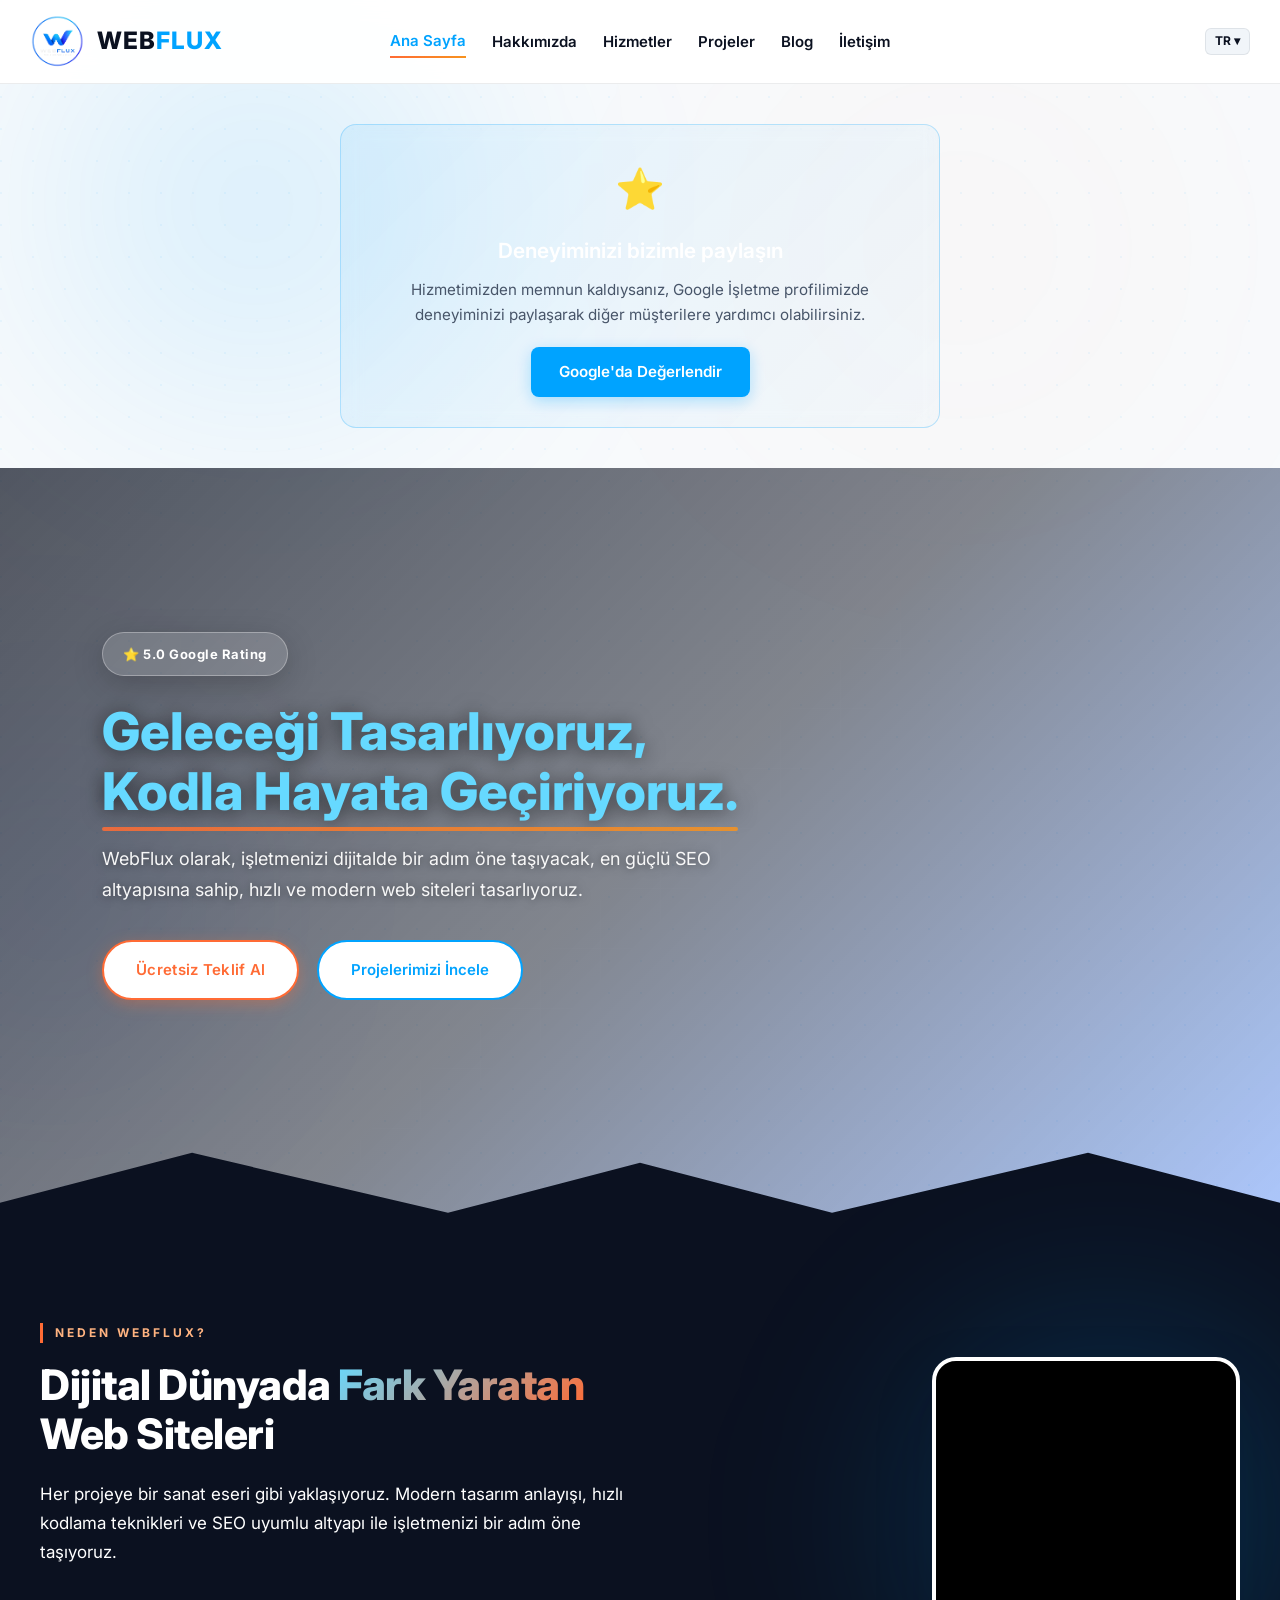
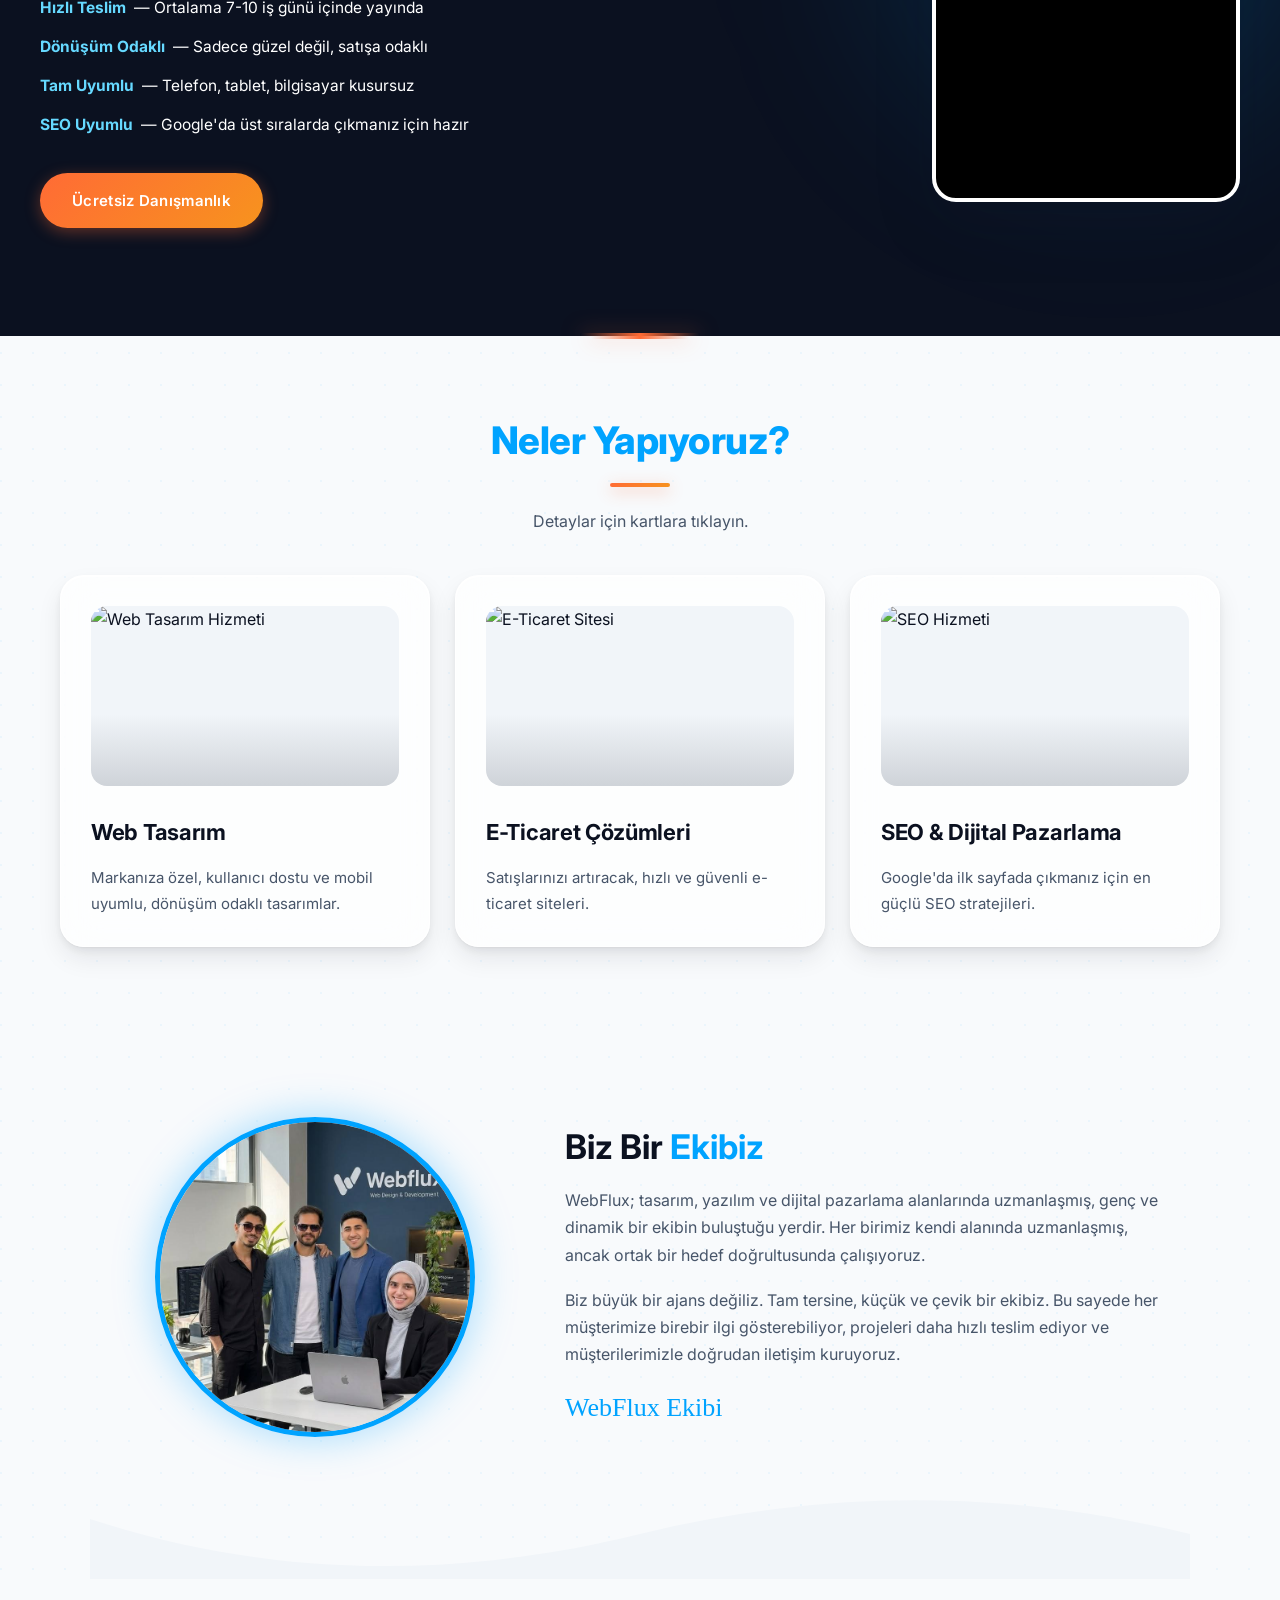
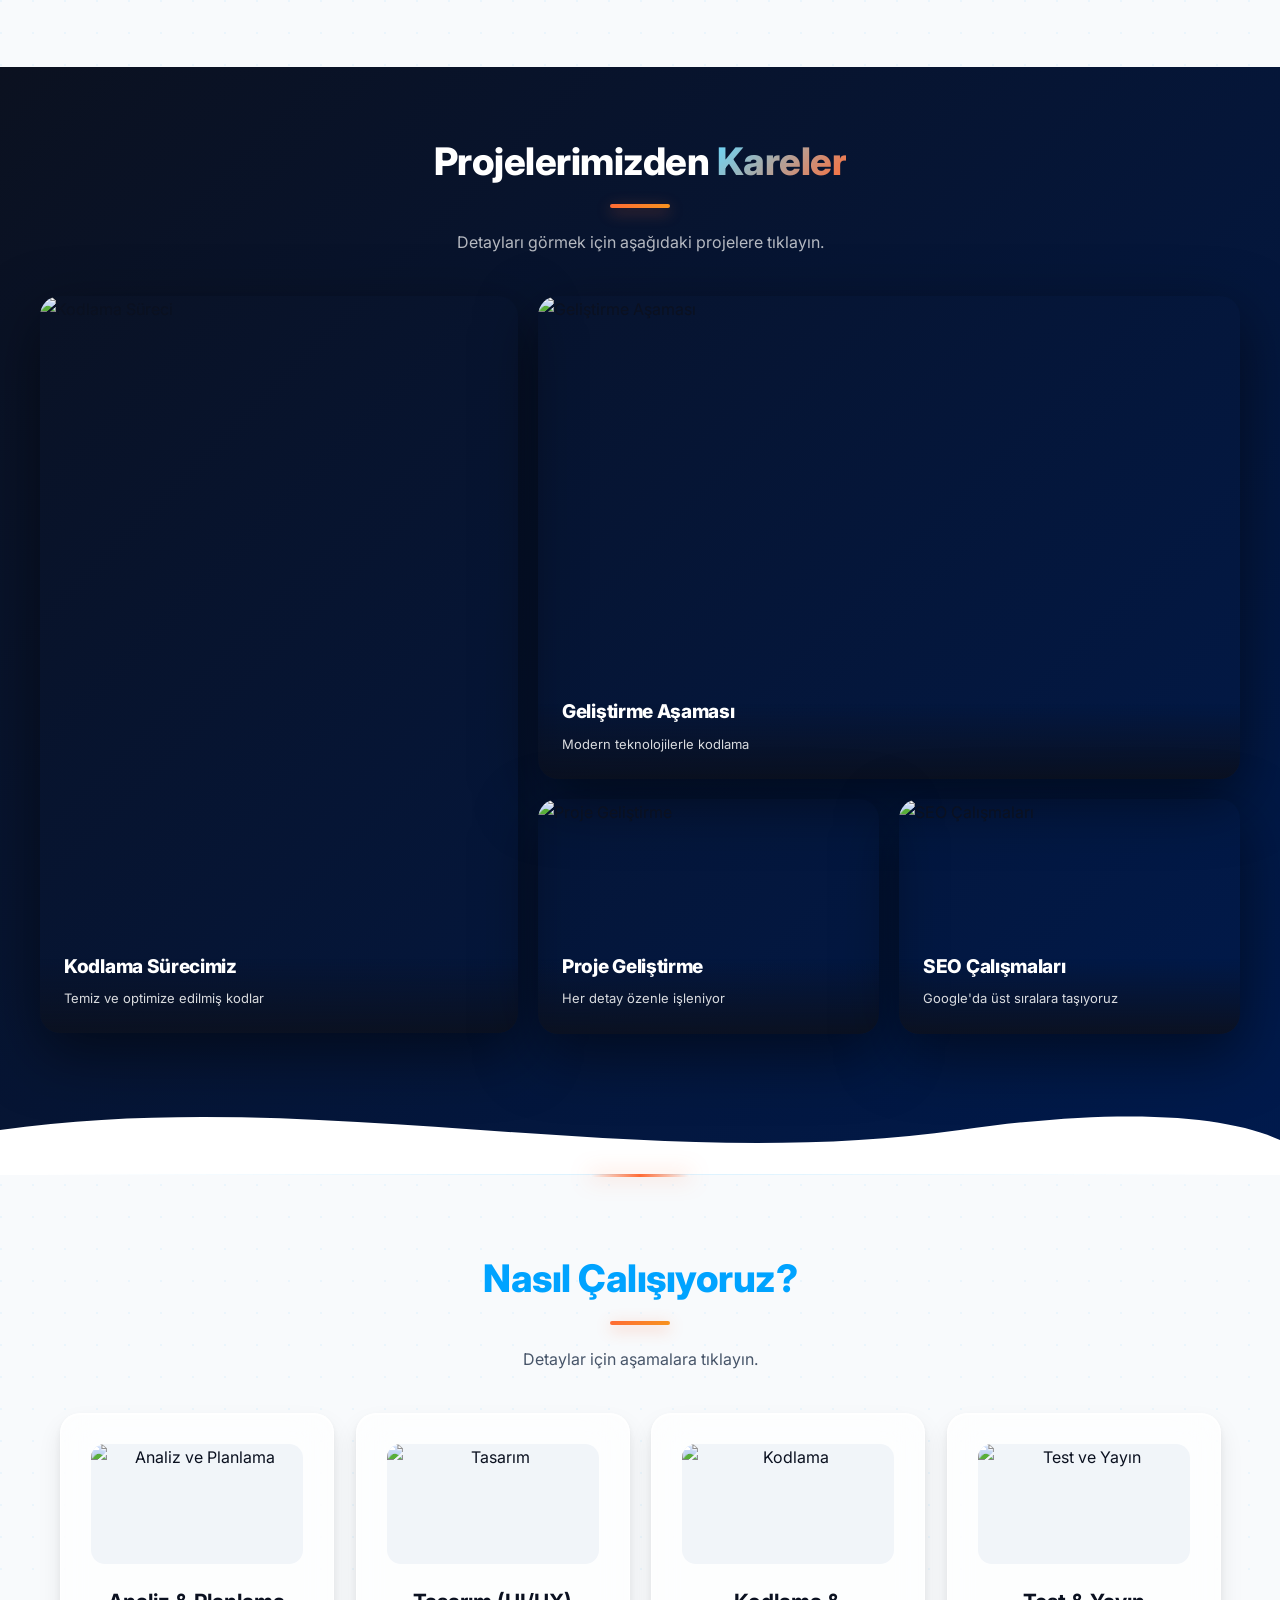
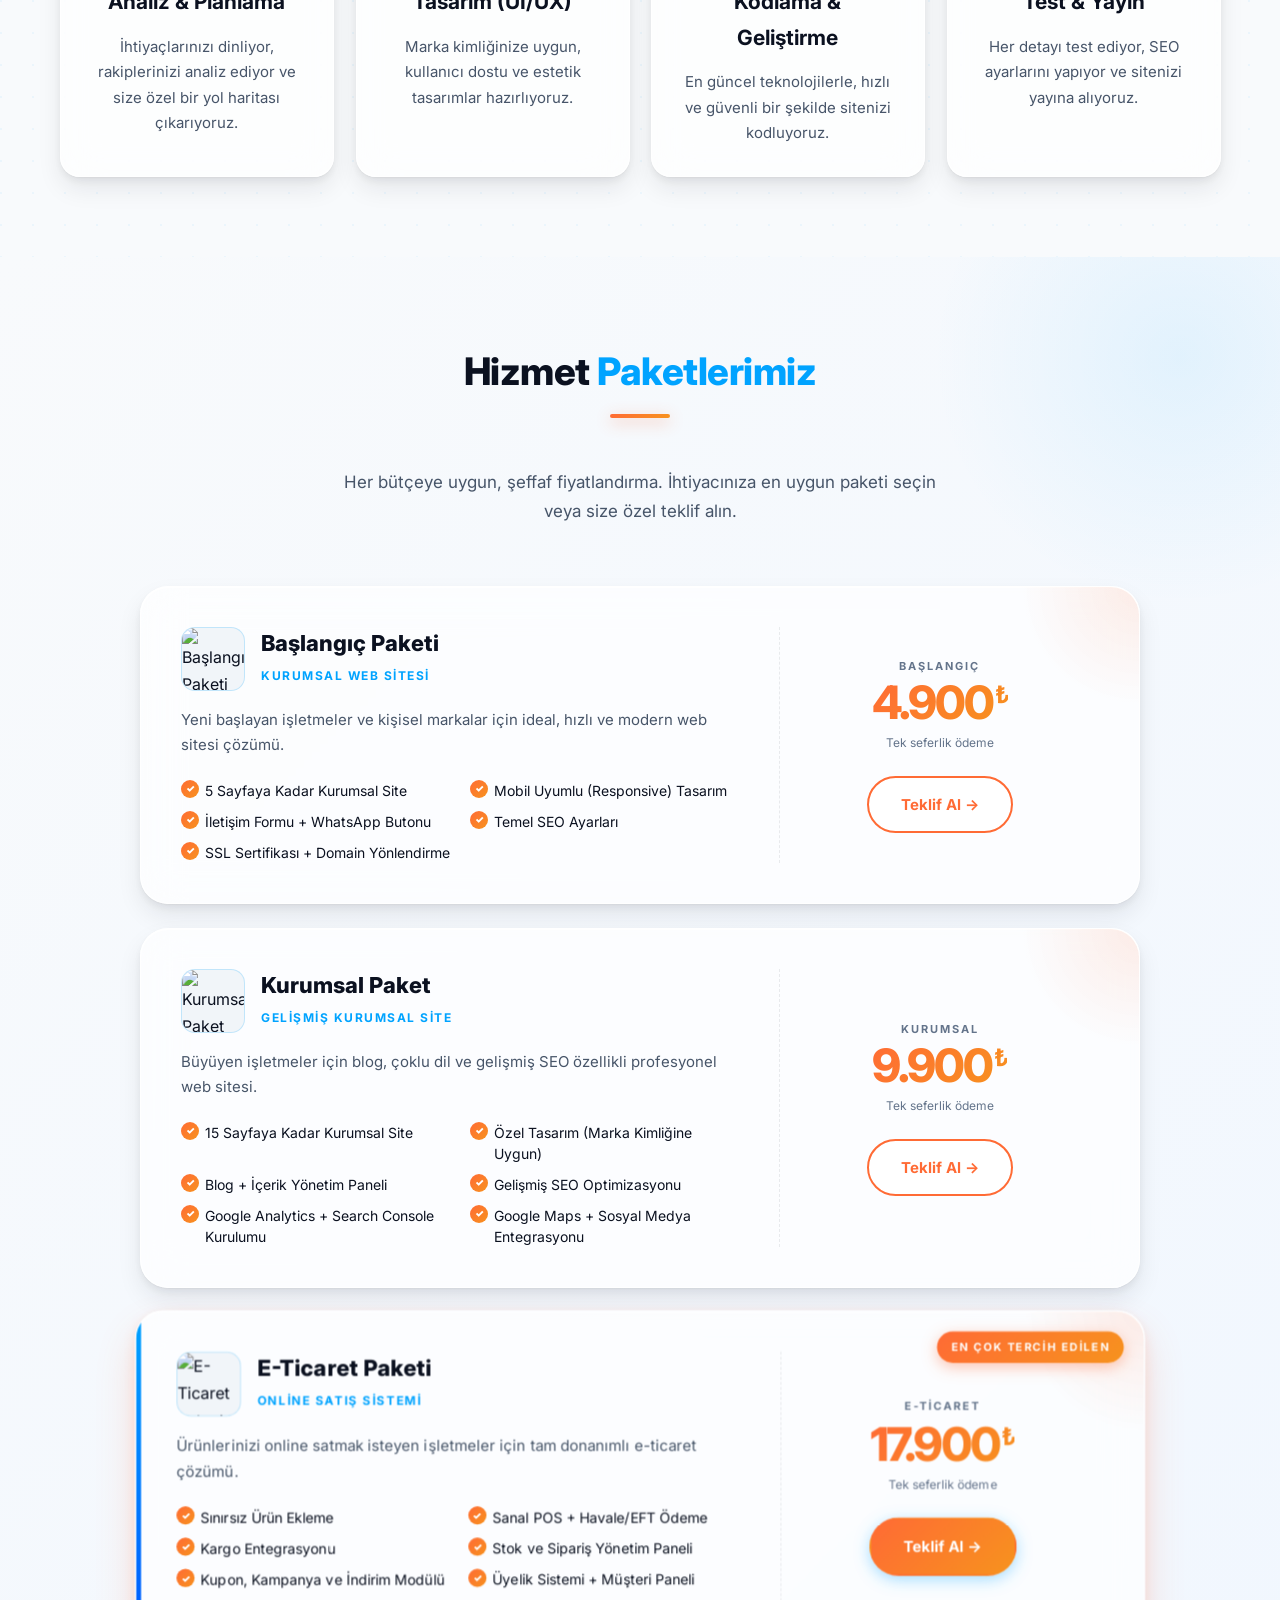
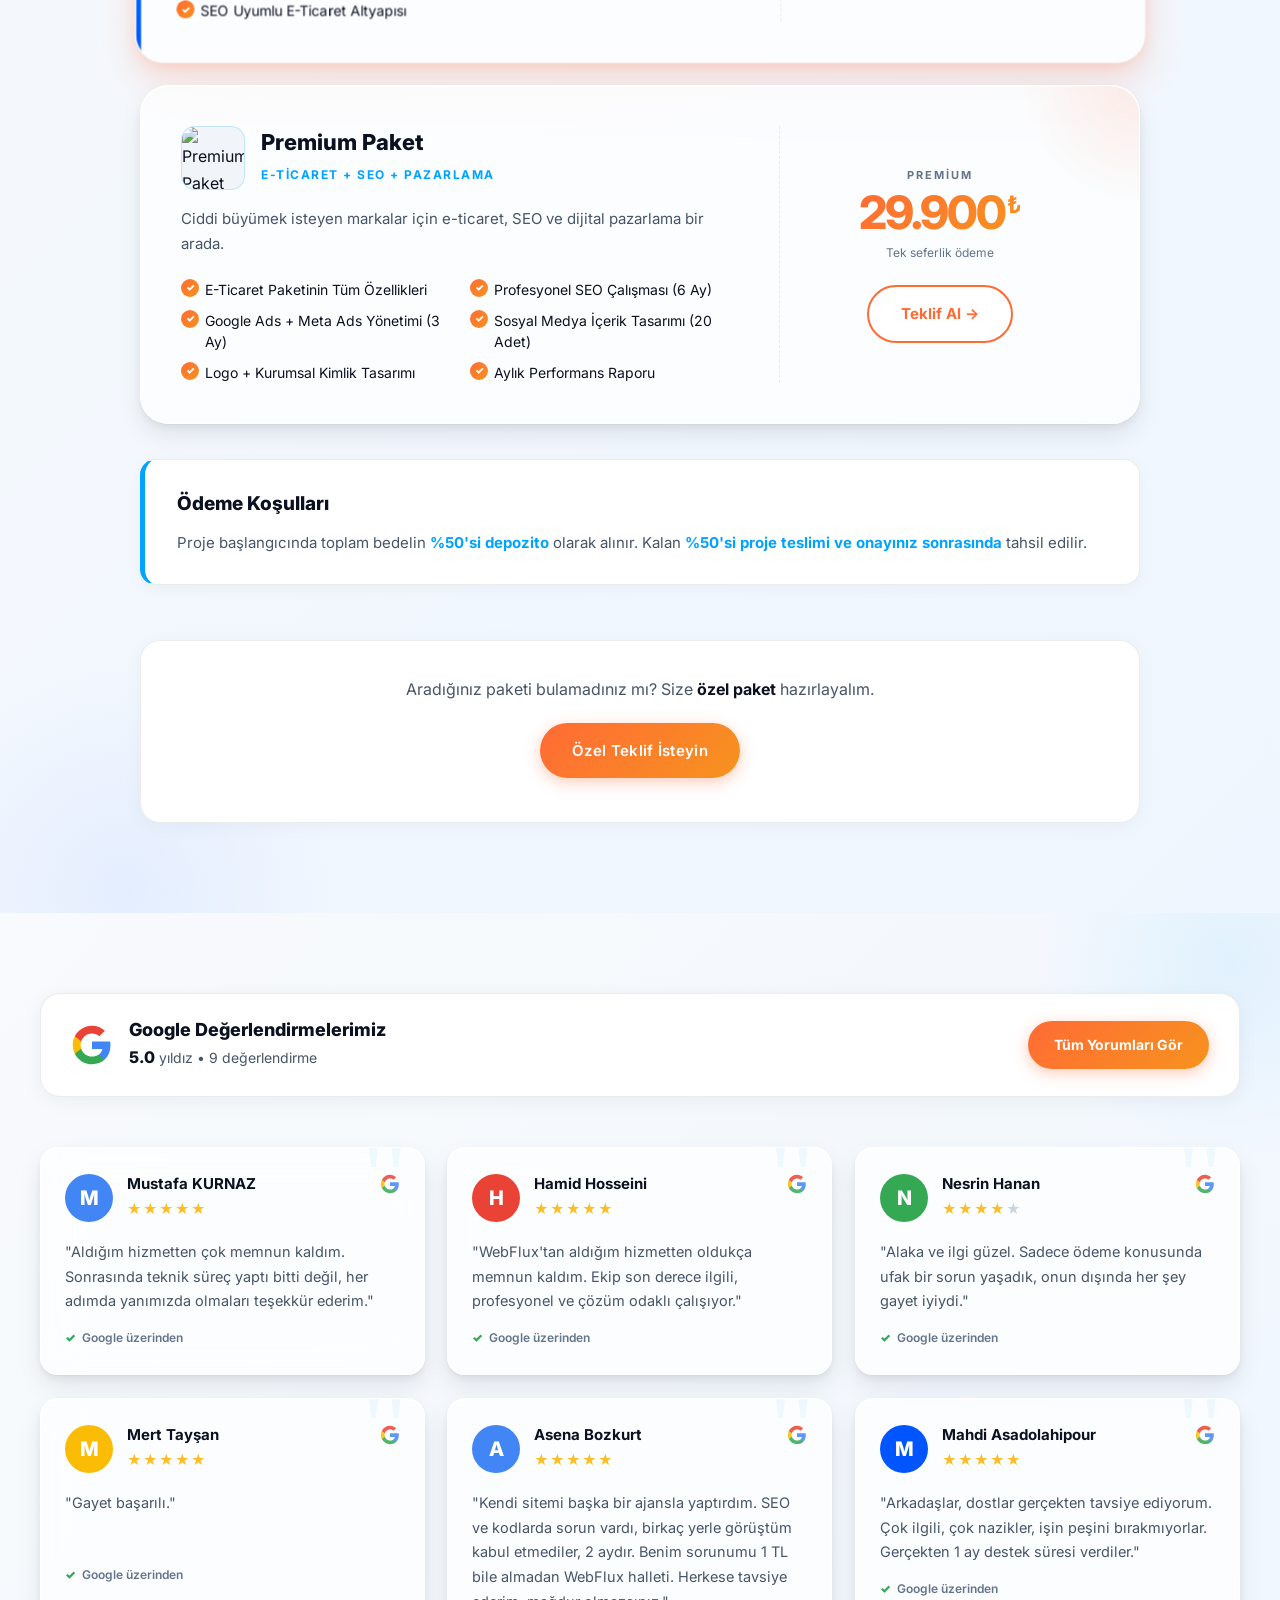
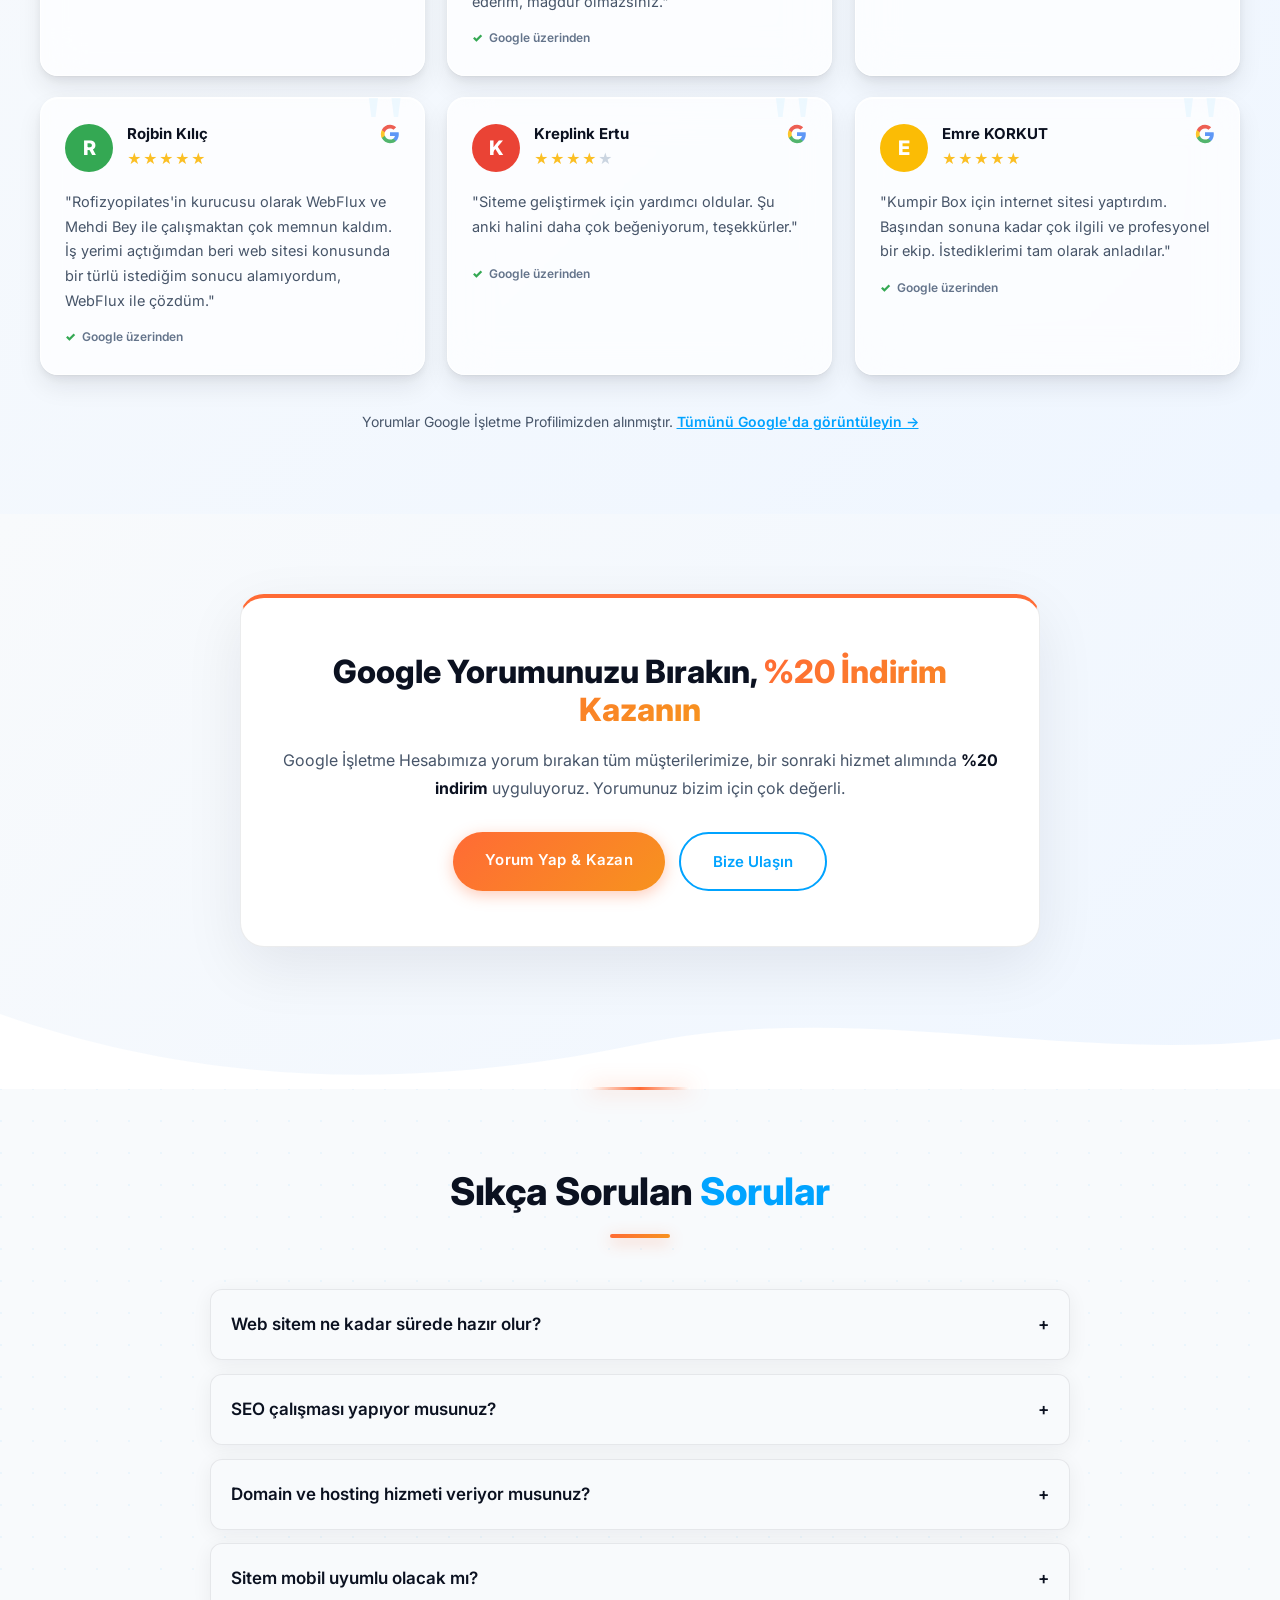
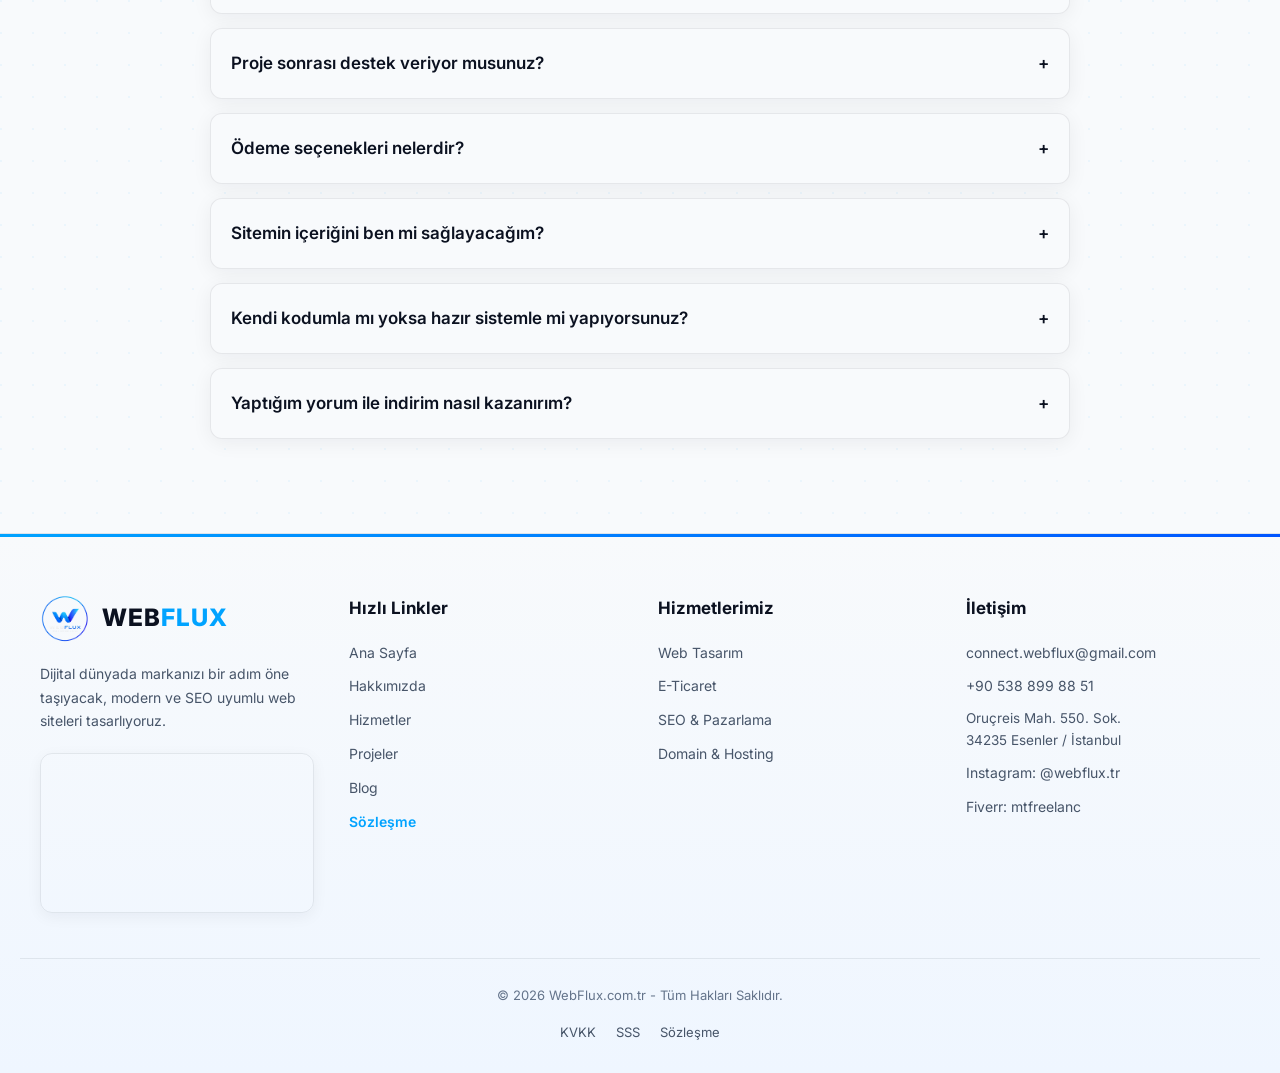
==== commit cdb25559: "a" ====
--- a/index.html
+++ b/index.html
@@ -73,12 +73,13 @@
 </div></div>
 </header>
 
-<div class="promo-banner">
-<div class="promo-inner">
-<span class="promo-icon"><svg width="22" height="22" viewBox="0 0 24 24" fill="none" stroke="currentColor" stroke-width="2" stroke-linecap="round" stroke-linejoin="round"><polygon points="12 2 15.09 8.26 22 9.27 17 14.14 18.18 21.02 12 17.77 5.82 21.02 7 14.14 2 9.27 8.91 8.26 12 2"></polygon></svg></span>
-<span>Google İşletme Hesabımıza <strong>yorum yapın, %20 indirim kazanın!</strong></span>
-<a href="https://maps.app.goo.gl/6JabUCqMxFGYKUxq5" target="_blank" rel="noopener" class="promo-btn">Yorum Yap & Kazan</a>
-</div>
+<div class="google-review-box">
+    <div class="review-icon">⭐</div>
+    <h3>Deneyiminizi bizimle paylaşın</h3>
+    <p>Hizmetimizden memnun kaldıysanız, Google İşletme profilimizde deneyiminizi paylaşarak diğer müşterilere yardımcı olabilirsiniz.</p>
+    <a href="https://maps.app.goo.gl/6JabUCqMxFGYKUxq5" target="_blank" rel="noopener" class="review-btn">
+        Google'da Değerlendir
+    </a>
 </div>
 
 <section class="hero">
--- a/style.css
+++ b/style.css
@@ -700,4 +700,1483 @@
     .section-container{padding:0 !important}
     .contract-box{box-shadow:none;border:none;padding:0}
     body{background:#FFFFFF !important;background-image:none !important}
+}
+/* ============================================== */
+/* === WEBFLUX MASTER CSS — 2026 FINAL === */
+/* ============================================== */
+
+/* === VARIABLES === */
+:root{
+    --bg-dark:#FFFFFF;
+    --bg-card:#F8FAFC;
+    --bg-card-hover:#EFF6FF;
+    --bg-alt:#F1F5F9;
+    --text-main:#0B1120;
+    --text-muted:#475569;
+    --text-soft:#64748B;
+    --accent-blue:#00A3FF;
+    --accent-dark:#0055FF;
+    --accent-navy:#0B1120;
+    --accent-gradient:linear-gradient(135deg,#00A3FF,#0055FF);
+    --border-color:rgba(11,17,32,0.08);
+    --border-color-hover:rgba(0,163,255,0.35);
+    --shadow-card:0 4px 20px rgba(11,17,32,0.06);
+    --shadow-card-hover:0 20px 40px rgba(0,85,255,0.15);
+    --font-family:'Inter',sans-serif;
+}
+
+/* === RESET === */
+*{margin:0;padding:0;box-sizing:border-box}
+html{scroll-behavior:smooth}
+img{max-width:100%;height:auto;display:block}
+body{
+    background-color:#FFFFFF;
+    background-image:radial-gradient(circle at 1px 1px, rgba(0,163,255,0.08) 1px, transparent 0);
+    background-size:32px 32px;
+    color:var(--text-main);
+    font-family:var(--font-family);
+    line-height:1.7;
+    overflow-x:hidden;
+    min-height:100vh;
+    position:relative;
+}
+body::before,
+body::after{
+    content:'';
+    position:fixed;
+    border-radius:50%;
+    filter:blur(80px);
+    opacity:0.35;
+    pointer-events:none;
+    z-index:0;
+}
+body::before{width:500px;height:500px;top:-200px;right:-200px;background:radial-gradient(circle,rgba(0,163,255,0.4),transparent 70%)}
+body::after{width:600px;height:600px;bottom:-300px;left:-250px;background:radial-gradient(circle,rgba(0,85,255,0.3),transparent 70%)}
+main,section,header,footer{position:relative;z-index:1}
+
+/* === HEADER === */
+header{
+    position:sticky;top:0;z-index:1000;
+    background:rgba(255,255,255,0.95);
+    backdrop-filter:blur(12px);
+    border-bottom:1px solid var(--border-color);
+    padding:14px 30px;
+    display:grid;
+    grid-template-columns:1fr auto 1fr;
+    align-items:center;
+    gap:20px;
+}
+.logo-container{display:flex;align-items:center;gap:12px;text-decoration:none;justify-self:start}
+.logo-container img{height:55px;width:auto}
+.logo-text{font-size:24px;font-weight:800;color:var(--accent-navy);letter-spacing:1px}
+.logo-text span{color:var(--accent-blue)}
+nav{display:flex;gap:26px;align-items:center;justify-content:center;justify-self:center}
+nav a{color:var(--text-main);text-decoration:none;font-weight:600;font-size:15px;transition:color .3s,transform .3s;position:relative;white-space:nowrap}
+nav a::after{content:'';position:absolute;bottom:-5px;left:0;width:0;height:2px;background:var(--accent-blue);transition:width .3s}
+nav a:hover::after,nav a.active::after{width:100%}
+nav a:hover,nav a.active{color:var(--accent-blue);transform:translateY(-1px)}
+.menu-toggle{display:none;font-size:26px;cursor:pointer;color:var(--accent-navy);background:none;border:none;padding:5px 10px}
+
+/* === LANG SELECTOR === */
+.lang-selector{position:relative;justify-self:end}
+.lang-btn{background:#F1F5F9;border:1px solid var(--border-color);color:var(--text-main);padding:5px 9px;border-radius:6px;cursor:pointer;font-family:inherit;font-size:12px;font-weight:700;transition:all .3s;display:flex;align-items:center;gap:3px;line-height:1.2}
+.lang-btn:hover{border-color:var(--accent-blue);background:#EFF6FF;color:var(--accent-blue)}
+.lang-dropdown{position:absolute;top:calc(100% + 6px);right:0;background:#FFFFFF;border:1px solid var(--border-color);border-radius:8px;padding:4px;min-width:120px;opacity:0;visibility:hidden;transform:translateY(-8px);transition:all .3s;z-index:2000;box-shadow:0 10px 30px rgba(11,17,32,0.12)}
+.lang-dropdown.active{opacity:1;visibility:visible;transform:translateY(0)}
+.lang-option{display:block;width:100%;padding:7px 10px;background:none;border:none;color:var(--text-main);text-align:left;cursor:pointer;border-radius:5px;font-family:inherit;font-size:12px;transition:all .2s}
+.lang-option:hover{background:#EFF6FF;color:var(--accent-blue)}
+.lang-option.active{background:#DBEAFE;color:var(--accent-blue);font-weight:600}
+
+/* === PROMO BANNER === */
+.promo-banner{background:linear-gradient(135deg,#0B1120 0%,#0055FF 100%);padding:12px 20px;text-align:center;position:relative;z-index:2}
+.promo-inner{max-width:1200px;margin:0 auto;display:flex;align-items:center;justify-content:center;gap:14px;flex-wrap:wrap;color:#FFFFFF;font-size:14px}
+.promo-icon{display:inline-flex;align-items:center;color:#FBBF24}
+.promo-inner strong{color:#66D9FF}
+.promo-btn{background:#FFFFFF;color:var(--accent-dark);padding:8px 18px;border-radius:50px;text-decoration:none;font-weight:700;font-size:13px;transition:all .3s;white-space:nowrap}
+.promo-btn:hover{background:#EFF6FF;transform:translateY(-2px);box-shadow:0 6px 20px rgba(255,255,255,0.3)}
+
+/* === GENERAL === */
+.section-container{padding:80px 20px;max-width:1200px;margin:0 auto;position:relative}
+.section-title{text-align:center;font-size:38px;margin-bottom:50px;color:var(--accent-navy);font-weight:800;line-height:1.3;letter-spacing:-0.5px;position:relative;padding-bottom:22px}
+.section-title span{color:var(--accent-blue)}
+.section-title::after{content:'';position:absolute;bottom:0;left:50%;transform:translateX(-50%);width:60px;height:4px;background:var(--accent-gradient);border-radius:4px;box-shadow:0 4px 15px rgba(0,163,255,0.4)}
+.grid-3{display:grid;grid-template-columns:repeat(auto-fit,minmax(300px,1fr));gap:25px}
+.grid-4{display:grid;grid-template-columns:repeat(auto-fit,minmax(240px,1fr));gap:22px}
+
+/* === CARDS === */
+.card-3d{background:linear-gradient(135deg,#FFFFFF 0%,#F8FAFC 100%);backdrop-filter:blur(10px);border-radius:20px;padding:30px;transition:all .4s ease;border:1px solid rgba(0,163,255,0.08);position:relative;overflow:hidden;display:flex;flex-direction:column;box-shadow:var(--shadow-card)}
+.card-3d::before{content:'';position:absolute;top:0;left:0;width:100%;height:4px;background:var(--accent-gradient);opacity:0;transition:opacity .3s}
+.card-3d::after{content:'';position:absolute;top:0;left:0;width:100%;height:100%;background:radial-gradient(circle at var(--mx,50%) var(--my,50%),rgba(0,163,255,0.08),transparent 40%);opacity:0;transition:opacity .4s;pointer-events:none;z-index:0}
+.card-3d:hover::before{opacity:1}
+.card-3d:hover::after{opacity:1}
+.card-3d:hover{transform:translateY(-8px);background:var(--bg-card-hover);box-shadow:var(--shadow-card-hover);border-color:var(--border-color-hover)}
+.card-3d > *{position:relative;z-index:1}
+.card-3d h3{font-size:21px;margin-bottom:14px;color:var(--accent-navy)}
+.card-3d p{color:var(--text-muted);font-size:15px;flex-grow:1}
+.card-icon{font-size:38px;margin-bottom:18px;display:block}
+.card-3d[data-info-title]{cursor:pointer}
+.card-image{width:100%;height:160px;border-radius:14px;overflow:hidden;margin-bottom:20px;background:#F1F5F9;position:relative}
+.card-image img{width:100%;height:100%;object-fit:cover;display:block;transition:transform .4s ease}
+.card-3d:hover .card-image img{transform:scale(1.08)}
+.grid-3 .card-3d{border-radius:24px}
+.grid-3 .card-image{height:180px;border-radius:16px;position:relative;overflow:hidden}
+.grid-3 .card-image::after{content:'';position:absolute;inset:0;background:linear-gradient(transparent 60%,rgba(11,17,32,0.15));pointer-events:none}
+.grid-3 .card-3d h3{font-size:22px;letter-spacing:-0.3px;margin-top:8px}
+
+/* === HERO === */
+.hero{position:relative;min-height:85vh;display:flex;flex-direction:column;justify-content:center;align-items:flex-start;text-align:left;padding:60px 8%;overflow:hidden;background:transparent}
+.hero-video{position:absolute;top:0;left:0;width:100%;height:100%;object-fit:cover;z-index:0}
+.hero-overlay{position:absolute;top:0;left:0;width:100%;height:100%;background:linear-gradient(135deg,rgba(11,17,32,0.7) 0%,rgba(11,17,32,0.5) 50%,rgba(0,85,255,0.3) 100%);z-index:1}
+.hero-content{position:relative;z-index:2;display:flex;flex-direction:column;align-items:flex-start;text-align:left;max-width:720px;width:100%}
+.hero h1{color:#FFFFFF;font-size:52px;font-weight:800;max-width:720px;margin-bottom:22px;line-height:1.15;text-shadow:0 2px 20px rgba(0,0,0,0.6);text-align:left}
+.hero h1 span{color:#66D9FF;-webkit-text-fill-color:#66D9FF;background:none;-webkit-background-clip:initial;background-clip:initial;text-shadow:0 2px 20px rgba(0,0,0,0.6)}
+.hero p{color:rgba(255,255,255,0.95);font-size:18px;max-width:640px;margin-bottom:35px;text-shadow:0 1px 10px rgba(0,0,0,0.5);text-align:left}
+.hero-buttons{display:flex;gap:18px;flex-wrap:wrap;justify-content:flex-start}
+.hero,.hero-content,.hero h1,.hero p,.hero-buttons,.hero-video,.hero-overlay{will-change:transform,opacity,filter;backface-visibility:hidden;-webkit-backface-visibility:hidden;transform-style:preserve-3d}
+
+/* === BUTTONS === */
+.btn-primary{background:var(--accent-gradient);color:white;padding:15px 32px;border-radius:50px;text-decoration:none;font-weight:600;transition:all .3s;display:inline-block;border:none;cursor:pointer;box-shadow:0 4px 15px rgba(0,163,255,0.3);font-size:15px;font-family:inherit;position:relative;overflow:hidden;letter-spacing:0.3px}
+.btn-primary:hover{transform:translateY(-3px);box-shadow:0 8px 25px rgba(0,163,255,0.5)}
+.btn-primary::after{content:'';position:absolute;top:0;left:-100%;width:60%;height:100%;background:linear-gradient(90deg,transparent,rgba(255,255,255,0.25),transparent);transform:skewX(-20deg);transition:left .6s;z-index:2}
+.btn-primary:hover::after{left:150%}
+.btn-secondary{background:#FFFFFF;color:var(--accent-blue);padding:15px 32px;border-radius:50px;text-decoration:none;font-weight:600;transition:all .3s;display:inline-block;border:2px solid var(--accent-blue);font-size:15px;font-family:inherit}
+.btn-secondary:hover{background:var(--accent-blue);color:#FFFFFF;transform:translateY(-3px)}
+.btn-primary:active,.btn-secondary:active{transform:translateY(-1px) scale(.97);transition:transform .1s}
+
+/* === STATS === */
+.stats-container{position:relative;background:#FFFFFF;padding:70px 20px;display:grid;grid-template-columns:repeat(auto-fit,minmax(180px,1fr));gap:30px;text-align:center;border-bottom:1px solid var(--border-color);max-width:1200px;margin:0 auto}
+.stats-container::before{content:'';position:absolute;top:0;left:50%;transform:translateX(-50%);width:80px;height:3px;background:var(--accent-gradient);border-radius:0 0 4px 4px}
+.stat-item{padding:15px 10px;transition:transform .3s ease}
+.stat-item:hover{transform:translateY(-5px)}
+.stat-item span{font-size:52px;font-weight:800;display:block;line-height:1.1;background:var(--accent-gradient);-webkit-background-clip:text;background-clip:text;-webkit-text-fill-color:transparent;color:transparent}
+.stat-item p{color:var(--text-muted);font-size:13px;font-weight:700;text-transform:uppercase;letter-spacing:1.5px;margin-top:10px}
+
+/* === MANAGER & TEAM === */
+.manager-section{display:flex;align-items:center;gap:50px;max-width:1100px;margin:90px auto;padding:0 25px;flex-wrap:wrap}
+.manager-img-wrapper{flex:1;min-width:280px;display:flex;justify-content:center}
+.manager-img-wrapper img{width:320px;height:320px;border-radius:50%;object-fit:cover;border:5px solid var(--accent-blue);box-shadow:0 0 40px rgba(0,163,255,0.35);transition:transform .6s cubic-bezier(0.16,1,0.3,1),box-shadow .4s}
+.manager-img-wrapper:hover img{transform:scale(1.05) rotate(-2deg)}
+.manager-text{flex:1.5;min-width:280px}
+.manager-text h2{font-size:34px;margin-bottom:18px;color:var(--accent-navy);line-height:1.3}
+.manager-text h2 span{color:var(--accent-blue)}
+.manager-text p{color:var(--text-muted);font-size:16px;margin-bottom:18px}
+.manager-signature{font-family:'Brush Script MT',cursive;font-size:26px;color:var(--accent-blue);margin-top:18px}
+.team-section{display:flex;align-items:center;gap:50px;max-width:1100px;margin:60px auto;padding:0 25px;flex-wrap:wrap}
+.team-img{flex:1;min-width:280px;width:100%;max-height:500px;object-fit:cover;object-position:center;border-radius:20px;box-shadow:0 20px 40px rgba(11,17,32,0.12);display:block;transition:transform .6s cubic-bezier(0.16,1,0.3,1)}
+.team-img:hover{transform:scale(1.03)}
+.team-text{flex:1.5;min-width:280px}
+.team-text h2{font-size:34px;margin-bottom:18px;color:var(--accent-navy)}
+.team-text h2 span{color:var(--accent-blue)}
+.team-text p{color:var(--text-muted);font-size:16px;margin-bottom:18px}
+
+/* === ABOUT STORY (Ekip fotoğrafı + metin) === */
+.about-story{
+    display:grid;
+    grid-template-columns:1fr 1.3fr;
+    gap:55px;
+    align-items:center;
+    max-width:1150px;
+    margin:0 auto;
+}
+.about-story-img{
+    border-radius:24px;
+    overflow:hidden;
+    box-shadow:0 25px 60px rgba(11,17,32,0.15);
+    position:relative;
+    background:#F1F5F9;
+}
+.about-story-img img{
+    width:100%;
+    height:100%;
+    object-fit:cover;
+    display:block;
+    border-radius:24px;
+    aspect-ratio:4/5;
+    transition:transform .6s cubic-bezier(0.16,1,0.3,1);
+}
+.about-story-img:hover img{transform:scale(1.04)}
+.about-story-text{text-align:left}
+.about-story-text h2{font-size:36px;margin-bottom:22px;color:var(--accent-navy);line-height:1.2}
+.about-story-text h2 span{background:var(--accent-gradient);-webkit-background-clip:text;background-clip:text;-webkit-text-fill-color:transparent;color:transparent}
+.about-story-text p{color:var(--text-muted);font-size:16px;line-height:1.8;margin-bottom:18px}
+.about-story-text strong{color:var(--accent-navy)}
+
+/* === TEAM GRID === */
+.team-grid{display:grid;grid-template-columns:repeat(auto-fit,minmax(260px,1fr));gap:30px;max-width:1100px;margin:0 auto}
+.team-member{background:#FFFFFF;border-radius:20px;padding:35px 25px;text-align:center;border:1px solid var(--border-color);box-shadow:0 4px 20px rgba(11,17,32,0.05);transition:all .4s cubic-bezier(0.16,1,0.3,1)}
+.team-member:hover{transform:translateY(-8px);box-shadow:0 20px 45px rgba(0,85,255,0.12);border-color:var(--border-color-hover)}
+.team-member-photo-wrapper{width:130px;height:130px;margin:0 auto 22px;border-radius:50%;overflow:hidden;border:5px solid var(--accent-blue);box-shadow:0 0 30px rgba(0,163,255,0.25);transition:transform .5s cubic-bezier(0.16,1,0.3,1)}
+.team-member:hover .team-member-photo-wrapper{transform:scale(1.05) rotate(-3deg)}
+.team-member-photo{width:100%;height:100%;object-fit:cover;object-position:center;display:block}
+.team-member h3{color:var(--accent-navy);font-size:20px;font-weight:800;margin-bottom:8px}
+.team-member-role{display:inline-block;color:var(--accent-blue);font-size:12px;font-weight:700;letter-spacing:1.5px;text-transform:uppercase;background:#EFF6FF;padding:5px 14px;border-radius:50px;margin-bottom:16px}
+.team-member p{color:var(--text-muted);font-size:14px;line-height:1.7}
+
+/* === MEDIA GALLERY (ASYMMETRIC) === */
+.media-section{background:var(--bg-alt);padding:70px 20px}
+.media-grid{display:grid;grid-template-columns:1.4fr 1fr 1fr;grid-template-rows:auto auto;gap:20px;max-width:1200px;margin:0 auto}
+.media-item{border-radius:20px;overflow:hidden;position:relative;cursor:pointer;transition:transform .5s cubic-bezier(0.16,1,0.3,1),box-shadow .4s;background:#000;aspect-ratio:16/11;box-shadow:0 8px 30px rgba(11,17,32,0.08)}
+.media-item:nth-child(1){grid-column:span 1;grid-row:span 2;aspect-ratio:auto;min-height:420px}
+.media-item:nth-child(2){grid-column:span 2}
+.media-item:nth-child(3){grid-column:span 1}
+.media-item:nth-child(4){grid-column:span 1}
+.media-item:hover{box-shadow:0 25px 60px rgba(0,85,255,0.25);transform:translateY(-8px) scale(1.02)}
+.media-item img{width:100%;height:100%;object-fit:cover;display:block}
+.media-overlay{position:absolute;bottom:0;left:0;width:100%;padding:24px;background:linear-gradient(transparent 30%,rgba(11,17,32,0.95));color:white}
+.media-overlay h4{font-size:19px;font-weight:800;margin-bottom:4px;color:white;letter-spacing:-0.3px}
+.media-overlay p{font-size:13px;color:rgba(255,255,255,0.85)}
+
+/* === PROJECTS === */
+.project-card{background:#FFFFFF;border-radius:20px;overflow:hidden;border:1px solid var(--border-color);transition:all .3s;display:flex;flex-direction:column;box-shadow:var(--shadow-card);transform-style:preserve-3d}
+.project-card:hover{transform:translateY(-8px);border-color:var(--accent-blue);box-shadow:var(--shadow-card-hover)}
+.project-img{width:100%;height:220px;object-fit:cover}
+.project-info{padding:25px;display:flex;flex-direction:column;flex-grow:1}
+.project-info .sector{color:var(--accent-blue);font-size:12px;font-weight:700;text-transform:uppercase;letter-spacing:1px;margin-bottom:8px}
+.project-info h3{color:var(--accent-navy);font-size:20px;margin-bottom:10px}
+.project-info p{color:var(--text-muted);font-size:14px;margin-bottom:18px;flex-grow:1}
+.project-info ul{list-style:none;margin-bottom:18px}
+.project-info ul li{color:var(--text-muted);font-size:13px;margin-bottom:7px;padding-left:20px;position:relative}
+.project-info ul li::before{content:'✓';position:absolute;left:0;color:var(--accent-blue);font-weight:bold}
+.project-link{display:inline-block;color:var(--accent-blue);text-decoration:none;font-weight:600;font-size:15px;margin-top:auto;background:none;border:none;cursor:pointer;padding:0;font-family:inherit}
+.project-link:hover{text-decoration:underline}
+.empty-projects{text-align:center;margin-top:60px;padding:50px 30px;background:linear-gradient(135deg,#F8FAFC,#EFF6FF);border-radius:20px;border:2px dashed rgba(0,163,255,0.25);max-width:700px;margin-left:auto;margin-right:auto}
+.empty-projects h3{color:var(--accent-navy);font-size:24px;font-weight:800;margin-bottom:12px}
+.empty-projects p{color:var(--text-muted);font-size:16px;margin-bottom:25px;line-height:1.7}
+
+/* === MODAL === */
+.modal{display:none;position:fixed;top:0;left:0;width:100%;height:100%;background:rgba(11,17,32,0.6);z-index:2000;padding:30px 15px;overflow-y:auto}
+.modal.active{display:block}
+.modal-content{background:#FFFFFF;max-width:900px;margin:0 auto;border-radius:20px;padding:35px;position:relative;border:1px solid var(--border-color);box-shadow:0 30px 60px rgba(11,17,32,0.25)}
+.modal-close{position:absolute;top:12px;right:18px;font-size:32px;color:var(--accent-navy);background:none;border:none;cursor:pointer;line-height:1}
+[dir="rtl"] .modal-close{right:auto;left:18px}
+.modal-close:hover{color:var(--accent-blue)}
+.modal-content h2{color:var(--accent-navy);font-size:28px;margin-bottom:10px;padding-right:40px}
+[dir="rtl"] .modal-content h2{padding-right:0;padding-left:40px}
+.modal-content .sector{color:var(--accent-blue);font-size:13px;font-weight:700;letter-spacing:1px;text-transform:uppercase;margin-bottom:18px;display:block}
+.modal-content img{width:100%;border-radius:12px;margin:18px 0}
+.modal-content p{color:var(--text-muted);margin-bottom:15px}
+.modal-content ul{list-style:none;margin:18px 0}
+.modal-content ul li{color:var(--text-muted);padding-left:25px;position:relative;margin-bottom:10px}
+[dir="rtl"] .modal-content ul li{padding-left:0;padding-right:25px}
+.modal-content ul li::before{content:'✓';position:absolute;left:0;color:var(--accent-blue);font-weight:bold}
+[dir="rtl"] .modal-content ul li::before{left:auto;right:0}
+
+/* === BLOG === */
+.blog-meta{display:flex;gap:20px;color:var(--text-soft);font-size:14px;margin-bottom:18px;flex-wrap:wrap}
+.blog-content-text{color:var(--text-muted);font-size:15px;line-height:1.9}
+.blog-content-text h3{color:var(--accent-blue);font-size:20px;margin:22px 0 12px}
+.blog-content-text p{margin-bottom:15px}
+.blog-content-text ul{list-style:none;margin:15px 0}
+.blog-content-text ul li{padding-left:25px;position:relative;margin-bottom:8px}
+.blog-content-text ul li::before{content:'→';position:absolute;left:0;color:var(--accent-blue);font-weight:bold}
+.blog-content-text strong{color:var(--accent-navy)}
+.blog-card{cursor:pointer;transform-style:preserve-3d}
+.blog-card img{transition:transform .4s ease}
+.blog-card:hover img{transform:scale(1.05)}
+
+/* === ACCORDION === */
+.accordion-item{background:var(--bg-card);border-radius:12px;margin-bottom:14px;overflow:hidden;border:1px solid var(--border-color);box-shadow:var(--shadow-card)}
+.accordion-header{padding:20px;cursor:pointer;font-weight:600;color:var(--accent-navy);display:flex;justify-content:space-between;align-items:center;font-size:17px;gap:15px}
+.accordion-header:hover{background:#EFF6FF}
+.accordion-body{padding:0 20px 20px;color:var(--text-muted);display:none;border-top:1px solid var(--border-color);padding-top:18px;font-size:15px}
+
+/* === FORMS === */
+.form-group{margin-bottom:20px}
+.form-group label{display:block;margin-bottom:8px;color:var(--text-muted);font-size:14px;font-weight:500}
+.form-group input,.form-group textarea,.form-group select{width:100%;padding:14px;border-radius:12px;border:1px solid var(--border-color);background:#FFFFFF;color:var(--text-main);font-family:inherit;font-size:15px;transition:border .3s}
+.form-group input:focus,.form-group textarea:focus,.form-group select:focus{outline:none;border-color:var(--accent-blue);box-shadow:0 0 0 3px rgba(0,163,255,0.1)}
+.form-group select option{background:#FFFFFF;color:var(--text-main)}
+
+/* === REVIEW STARS === */
+.rating-stars{display:flex;gap:5px;font-size:30px;cursor:pointer;margin-bottom:12px}
+.rating-stars span{color:#CBD5E1;transition:color .2s}
+.rating-stars span.active,.rating-stars span:hover{color:#FBBF24}
+.review-stars{color:#FBBF24;font-size:18px;letter-spacing:2px;margin-bottom:12px}
+.review-stars .empty{color:#CBD5E1}
+
+/* === PRICING === */
+.pricing-section{background:linear-gradient(135deg,#F8FAFC 0%,#EFF6FF 100%);padding:90px 20px;position:relative;overflow:hidden}
+.pricing-section::before{content:'';position:absolute;top:-150px;right:-150px;width:500px;height:500px;background:radial-gradient(circle,rgba(0,163,255,0.08),transparent 70%);border-radius:50%;pointer-events:none}
+.pricing-section::after{content:'';position:absolute;bottom:-200px;left:-100px;width:450px;height:450px;background:radial-gradient(circle,rgba(0,85,255,0.06),transparent 70%);border-radius:50%;pointer-events:none}
+.pricing-header{text-align:center;max-width:820px;margin:0 auto 60px;position:relative;z-index:2}
+.pricing-subtitle{color:var(--text-muted);font-size:17px;line-height:1.7;max-width:640px;margin:0 auto;padding:0 10px}
+.pricing-list{max-width:1000px;margin:0 auto;display:flex;flex-direction:column;gap:24px;position:relative;z-index:2}
+.pricing-item{background:#FFFFFF;border-radius:28px;border:1px solid var(--border-color);box-shadow:0 4px 20px rgba(11,17,32,0.05);display:grid;grid-template-columns:1fr 320px;gap:40px;padding:40px;transition:all .4s cubic-bezier(0.16,1,0.3,1);position:relative;overflow:hidden}
+.pricing-item::before{content:'';position:absolute;top:0;left:0;width:5px;height:100%;background:var(--accent-gradient);opacity:0;transition:opacity .3s}
+.pricing-item:hover{transform:translateY(-6px);border-color:var(--border-color-hover);box-shadow:0 25px 50px rgba(0,85,255,0.12)}
+.pricing-item:hover::before{opacity:1}
+.pricing-item-featured{border:2px solid var(--accent-blue);background:#FFFFFF;box-shadow:0 30px 70px rgba(0,163,255,0.18);transform:scale(1.01)}
+.pricing-item-featured::before{opacity:1}
+.pricing-badge{position:absolute;top:20px;right:20px;background:var(--accent-gradient);color:#FFFFFF;padding:6px 14px;border-radius:50px;font-size:11px;font-weight:700;letter-spacing:1.5px;box-shadow:0 4px 15px rgba(0,163,255,0.35);z-index:2}
+.pricing-item-left{display:flex;flex-direction:column;gap:16px;min-width:0;position:relative;z-index:2}
+.pricing-item-header{display:flex;align-items:center;gap:16px}
+.pricing-icon{width:64px;height:64px;min-width:64px;border-radius:14px;overflow:hidden;border:1px solid rgba(0,163,255,0.2);background:#F1F5F9;display:flex;align-items:center;justify-content:center}
+.pricing-icon img{width:100%;height:100%;object-fit:cover;display:block}
+.pricing-item-header h3{color:var(--accent-navy);font-size:22px;font-weight:800;margin-bottom:4px;line-height:1.2}
+.pricing-tag{color:var(--accent-blue);font-size:12px;font-weight:700;letter-spacing:1.5px;text-transform:uppercase}
+.pricing-desc{color:var(--text-muted);font-size:15px;line-height:1.7}
+.pricing-features{list-style:none;display:grid;grid-template-columns:1fr 1fr;gap:10px 20px;margin-top:6px}
+.pricing-features li{color:var(--text-main);font-size:14px;padding-left:24px;position:relative;line-height:1.5}
+.pricing-features li::before{content:'✓';position:absolute;left:0;top:0;width:18px;height:18px;background:linear-gradient(135deg,#00A3FF,#0055FF);color:#FFFFFF;border-radius:50%;display:flex;align-items:center;justify-content:center;font-size:10px;font-weight:900}
+.pricing-item-right{display:flex;flex-direction:column;justify-content:center;align-items:center;text-align:center;padding:20px;border-left:1px dashed var(--border-color);position:relative;z-index:2}
+.pricing-price{display:flex;flex-direction:column;align-items:center;gap:4px;margin-bottom:22px}
+.pricing-from{font-size:11px;font-weight:700;letter-spacing:2px;text-transform:uppercase;color:var(--text-soft)}
+.pricing-amount{font-size:46px;font-weight:800;line-height:1;background:var(--accent-gradient);-webkit-background-clip:text;background-clip:text;-webkit-text-fill-color:transparent;color:transparent;letter-spacing:-2px;display:inline-flex;align-items:flex-start}
+.pricing-currency{font-size:24px;font-weight:700;margin-top:4px;margin-left:2px}
+.pricing-note{font-size:12px;color:var(--text-soft);margin-top:4px}
+.pricing-btn{display:inline-block;padding:14px 32px;border-radius:50px;background:#FFFFFF;color:var(--accent-blue);border:2px solid var(--accent-blue);font-weight:700;font-size:15px;text-decoration:none;transition:all .3s;white-space:nowrap}
+.pricing-btn:hover{background:var(--accent-blue);color:#FFFFFF;transform:translateY(-2px);box-shadow:0 10px 25px rgba(0,163,255,0.4)}
+.pricing-btn-featured{background:var(--accent-gradient);color:#FFFFFF;border-color:transparent;box-shadow:0 4px 15px rgba(0,163,255,0.35)}
+.pricing-btn-featured:hover{background:var(--accent-dark);border-color:transparent}
+.pricing-footer{text-align:center;margin-top:55px;padding:35px 20px;background:#FFFFFF;border-radius:20px;border:1px solid var(--border-color);max-width:1000px;margin-left:auto;margin-right:auto;box-shadow:0 4px 20px rgba(11,17,32,0.04);position:relative;z-index:2}
+.pricing-footer p{color:var(--text-muted);font-size:16px;margin-bottom:20px}
+.pricing-footer p strong{color:var(--accent-navy)}
+.payment-note{background:#FFFFFF;border-radius:16px;padding:28px 32px;border:1px solid var(--border-color);border-left:5px solid var(--accent-blue);max-width:1000px;margin:35px auto 0;box-shadow:0 4px 15px rgba(11,17,32,0.04);position:relative;z-index:2}
+.payment-note h3{color:var(--accent-navy);font-size:19px;font-weight:800;margin-bottom:10px}
+.payment-note p{color:var(--text-muted);font-size:15px;line-height:1.7}
+.payment-note strong{color:var(--accent-blue);font-weight:700}
+
+/* === FEATURE SECTION (Video + Text) === */
+.feature-section{background:#FFFFFF;padding:90px 20px;position:relative;overflow:hidden}
+.feature-wrapper{max-width:1200px;margin:0 auto;display:grid;grid-template-columns:1.1fr 1fr;gap:70px;align-items:center}
+.feature-text{padding:10px 0}
+.feature-label{font-size:12px;font-weight:700;letter-spacing:3px;color:var(--accent-blue);margin-bottom:18px;text-transform:uppercase}
+.feature-text h2{font-size:42px;font-weight:800;color:var(--accent-navy);line-height:1.15;margin-bottom:22px;letter-spacing:-0.5px}
+.feature-text h2 span{background:var(--accent-gradient);-webkit-background-clip:text;background-clip:text;-webkit-text-fill-color:transparent;color:transparent}
+.feature-text > p{color:var(--text-muted);font-size:17px;line-height:1.7;margin-bottom:30px}
+.feature-list{list-style:none;margin-bottom:35px;display:flex;flex-direction:column;gap:14px}
+.feature-list li{color:var(--text-muted);font-size:15.5px;line-height:1.6}
+.feature-list li strong{color:var(--accent-navy);margin-right:4px}
+.feature-video-wrapper{position:relative;border-radius:24px;overflow:hidden;box-shadow:0 25px 60px rgba(11,17,32,0.15);aspect-ratio:9/13;max-width:420px;margin-left:auto;border:4px solid #FFFFFF;background:#000}
+.feature-video-wrapper video{width:100%;height:100%;object-fit:cover;display:block}
+
+/* === FOOTER === */
+footer{background:linear-gradient(180deg,#F8FAFC 0%,#EFF6FF 100%);padding:60px 20px 30px;border-top:1px solid var(--border-color);position:relative;overflow:hidden}
+footer::before{content:'';position:absolute;top:0;left:0;right:0;height:3px;background:var(--accent-gradient)}
+.footer-grid{display:grid;grid-template-columns:repeat(auto-fit,minmax(220px,1fr));gap:35px;max-width:1200px;margin:0 auto;position:relative;z-index:1}
+.footer-col h4{color:var(--accent-navy);font-size:17px;margin-bottom:18px}
+.footer-col p{color:var(--text-muted);font-size:14px;margin-bottom:10px}
+.footer-col a{display:block;color:var(--text-muted);text-decoration:none;font-size:14px;margin-bottom:10px;transition:color .3s;word-break:break-word}
+.footer-col a:hover{color:var(--accent-blue)}
+.footer-bottom{text-align:center;margin-top:45px;padding-top:25px;border-top:1px solid var(--border-color);color:var(--text-soft);font-size:13px;position:relative;z-index:1}
+.footer-map{margin-top:20px;border-radius:12px;overflow:hidden;border:1px solid var(--border-color);height:160px;box-shadow:0 4px 15px rgba(11,17,32,0.05)}
+.footer-map iframe{width:100%;height:100%;border:0;display:block;filter:grayscale(20%);transition:filter .3s}
+.footer-map:hover iframe{filter:grayscale(0%)}
+
+/* === GOOGLE REVIEWS === */
+.google-reviews-section{background:linear-gradient(135deg,#F8FAFC 0%,#EFF6FF 100%);padding:80px 20px;position:relative;overflow:hidden}
+.google-reviews-section::before{content:'';position:absolute;top:-150px;right:-150px;width:400px;height:400px;background:radial-gradient(circle,rgba(0,163,255,0.08),transparent 70%);border-radius:50%;pointer-events:none}
+.google-reviews-header{max-width:1200px;margin:0 auto 50px;display:flex;justify-content:space-between;align-items:center;gap:20px;flex-wrap:wrap;background:#FFFFFF;padding:25px 30px;border-radius:20px;border:1px solid var(--border-color);box-shadow:0 4px 20px rgba(11,17,32,0.05);position:relative;z-index:2}
+.google-brand{display:flex;align-items:center;gap:16px}
+.google-brand-title{color:var(--accent-navy);font-size:18px;font-weight:800;line-height:1.2}
+.google-brand-rating{color:var(--text-muted);font-size:14px;margin-top:4px}
+.google-brand-rating strong{color:var(--accent-navy);font-weight:800;font-size:16px}
+.google-review-btn{background:var(--accent-gradient);color:#FFFFFF;padding:12px 26px;border-radius:50px;text-decoration:none;font-weight:700;font-size:14px;transition:all .3s;white-space:nowrap;box-shadow:0 4px 15px rgba(0,163,255,0.3)}
+.google-review-btn:hover{transform:translateY(-2px);box-shadow:0 10px 25px rgba(0,163,255,0.5)}
+.google-reviews-grid{max-width:1200px;margin:0 auto;display:grid;grid-template-columns:repeat(auto-fit,minmax(300px,1fr));gap:22px;position:relative;z-index:2}
+.google-review-card{background:#FFFFFF;border-radius:18px;padding:26px 24px;border:1px solid var(--border-color);box-shadow:0 4px 20px rgba(11,17,32,0.05);transition:all .3s cubic-bezier(0.16,1,0.3,1);position:relative;overflow:hidden}
+.google-review-card:hover{transform:translateY(-6px);box-shadow:0 20px 45px rgba(0,85,255,0.12);border-color:var(--border-color-hover)}
+.google-review-card::before{content:'"';position:absolute;top:-30px;right:15px;font-size:120px;font-family:Georgia,serif;color:rgba(0,163,255,0.06);line-height:1;pointer-events:none}
+.google-review-head{display:flex;align-items:center;gap:14px;margin-bottom:18px;position:relative;z-index:1}
+.google-review-avatar{width:48px;height:48px;border-radius:50%;display:flex;align-items:center;justify-content:center;color:#FFFFFF;font-weight:800;font-size:20px;flex-shrink:0}
+.google-review-name{color:var(--accent-navy);font-size:15px;font-weight:700;line-height:1.2}
+.google-review-stars{color:#FBBF24;font-size:14px;letter-spacing:1px;margin-top:4px}
+.google-review-logo{position:absolute;top:0;right:0;opacity:0.85}
+.google-review-text{color:var(--text-muted);font-size:14.5px;line-height:1.7;margin-bottom:14px;min-height:60px;position:relative;z-index:1}
+.google-review-date{color:var(--text-soft);font-size:12px;font-weight:600;display:flex;align-items:center;gap:6px;position:relative;z-index:1}
+.google-review-date::before{content:'✓';color:#34A853;font-weight:900}
+
+/* === REVIEW PROMO === */
+.review-promo-section{background:linear-gradient(135deg,#F8FAFC 0%,#EFF6FF 100%);padding:80px 20px;text-align:center}
+.review-promo-inner{max-width:800px;margin:0 auto;background:#FFFFFF;border-radius:24px;padding:55px 40px;border:1px solid var(--border-color);box-shadow:0 20px 60px rgba(11,17,32,0.08);position:relative;overflow:hidden}
+.review-promo-inner h2{color:var(--accent-navy);font-size:32px;font-weight:800;margin-bottom:18px;line-height:1.2;position:relative;z-index:2}
+.review-promo-inner h2 span{background:var(--accent-gradient);-webkit-background-clip:text;background-clip:text;-webkit-text-fill-color:transparent;color:transparent}
+.review-promo-inner p{color:var(--text-muted);font-size:16px;line-height:1.7;margin-bottom:30px;position:relative;z-index:2}
+.review-promo-inner strong{color:var(--accent-navy)}
+.review-promo-actions{display:flex;gap:14px;justify-content:center;flex-wrap:wrap;position:relative;z-index:2}
+
+/* === CONTACT SECTION === */
+.contact-section{background:linear-gradient(135deg,#F8FAFC 0%,#EFF6FF 100%);padding:90px 20px;min-height:calc(100vh - 200px);position:relative;overflow:hidden}
+.contact-section::before{content:'';position:absolute;top:-200px;right:-200px;width:500px;height:500px;background:radial-gradient(circle,rgba(0,163,255,0.08),transparent 70%);border-radius:50%;pointer-events:none}
+.contact-wrapper{max-width:1200px;margin:0 auto;display:grid;grid-template-columns:1fr 1fr;gap:80px;align-items:center;position:relative;z-index:2}
+.contact-info{padding:20px 0}
+.contact-label{font-size:12px;font-weight:700;letter-spacing:3px;color:var(--accent-blue);margin-bottom:20px;text-transform:uppercase}
+.contact-title{font-size:56px;font-weight:800;color:var(--accent-navy);line-height:1.1;margin-bottom:25px;letter-spacing:-1px}
+.contact-title span{background:var(--accent-gradient);-webkit-background-clip:text;background-clip:text;-webkit-text-fill-color:transparent;color:transparent}
+.contact-desc{color:var(--text-muted);font-size:17px;line-height:1.7;margin-bottom:35px;max-width:520px}
+.contact-phone{display:inline-block;font-size:32px;font-weight:800;color:var(--accent-blue);text-decoration:none;margin-bottom:35px;letter-spacing:-0.5px;transition:color .3s,transform .3s}
+.contact-phone:hover{color:var(--accent-dark);transform:translateX(5px)}
+.contact-details{display:flex;flex-direction:column;gap:18px;margin-bottom:40px}
+.contact-detail{display:flex;align-items:flex-start;gap:14px}
+.contact-icon{width:38px;height:38px;min-width:38px;border-radius:10px;background:#FFFFFF;border:1px solid var(--border-color);display:flex;align-items:center;justify-content:center;color:var(--accent-blue);box-shadow:0 2px 8px rgba(11,17,32,0.04)}
+.contact-detail-text{color:var(--text-main);font-size:15px;font-weight:500;padding-top:8px;line-height:1.5}
+.contact-detail-link{text-decoration:none;color:var(--text-main);transition:color .3s}
+.contact-detail-link:hover{color:var(--accent-blue)}
+.contact-buttons{display:flex;gap:14px;flex-wrap:wrap}
+.contact-btn{padding:14px 30px;border-radius:50px;font-weight:600;font-size:15px;text-decoration:none;transition:all .3s;display:inline-block;text-align:center;font-family:inherit}
+.contact-btn-primary{background:var(--accent-gradient);color:#FFFFFF;box-shadow:0 4px 15px rgba(0,163,255,0.3)}
+.contact-btn-primary:hover{transform:translateY(-3px);box-shadow:0 10px 25px rgba(0,163,255,0.5)}
+.contact-btn-secondary{background:#FFFFFF;color:var(--text-main);border:2px solid var(--border-color)}
+.contact-btn-secondary:hover{border-color:var(--accent-blue);color:var(--accent-blue);transform:translateY(-3px)}
+.contact-form-card{background:#FFFFFF;border-radius:24px;padding:45px 40px;border:1px solid var(--border-color);box-shadow:0 20px 60px rgba(11,17,32,0.08)}
+.contact-form-group{margin-bottom:16px}
+.contact-form-group input,.contact-form-group textarea{width:100%;padding:15px 18px;border-radius:12px;border:1px solid var(--border-color);background:#F8FAFC;color:var(--text-main);font-family:inherit;font-size:15px;transition:all .3s;resize:none}
+.contact-form-group input::placeholder,.contact-form-group textarea::placeholder{color:#94A3B8}
+.contact-form-group input:focus,.contact-form-group textarea:focus{outline:none;border-color:var(--accent-blue);background:#FFFFFF;box-shadow:0 0 0 4px rgba(0,163,255,0.1)}
+.contact-submit{width:100%;padding:16px 24px;border-radius:12px;border:none;background:var(--accent-gradient);color:#FFFFFF;font-family:inherit;font-size:16px;font-weight:700;cursor:pointer;transition:all .3s;display:flex;align-items:center;justify-content:center;gap:8px;margin-top:8px;box-shadow:0 4px 15px rgba(0,163,255,0.3)}
+.contact-submit:hover{transform:translateY(-2px);box-shadow:0 10px 25px rgba(0,163,255,0.5)}
+.contact-submit span{transition:transform .3s;display:inline-block}
+.contact-submit:hover span{transform:translateX(5px)}
+.contact-submit:active{transform:translateY(0) scale(0.98)}
+
+/* === CONTRACT PAGE === */
+.contract-actions{display:flex;gap:14px;flex-wrap:wrap;justify-content:center;margin-bottom:35px}
+.contract-box{background:#FFFFFF;border-radius:20px;border:1px solid var(--border-color);padding:50px 45px;box-shadow:0 10px 40px rgba(11,17,32,0.06);color:var(--text-main);line-height:1.8}
+.contract-box h2{color:var(--accent-navy);font-size:24px;font-weight:800;text-align:center;margin-bottom:35px;padding-bottom:20px;border-bottom:2px solid var(--accent-blue);letter-spacing:0.5px}
+.contract-box h3{color:var(--accent-blue);font-size:17px;font-weight:700;margin-top:28px;margin-bottom:12px;letter-spacing:0.3px}
+.contract-box p{color:var(--text-muted);font-size:15px;margin-bottom:12px}
+.contract-box ul{list-style:none;margin:12px 0 20px;padding-left:0}
+.contract-box ul li{color:var(--text-muted);font-size:15px;padding-left:24px;position:relative;margin-bottom:8px;line-height:1.7}
+.contract-box ul li::before{content:'•';position:absolute;left:0;color:var(--accent-blue);font-weight:bold;font-size:18px}
+.contract-box strong{color:var(--accent-navy);font-weight:700}
+.contract-signatures{display:grid;grid-template-columns:1fr 1fr;gap:50px;margin-top:50px;padding-top:35px;border-top:1px dashed var(--border-color)}
+.contract-signature h4{color:var(--accent-navy);font-size:14px;font-weight:800;letter-spacing:1.5px;margin-bottom:12px}
+.contract-signature p{color:var(--text-muted);font-size:14px;margin-bottom:8px}
+
+/* === ANIMATIONS === */
+.reveal{opacity:0;transition:opacity .8s cubic-bezier(0.16,1,0.3,1),transform .9s cubic-bezier(0.16,1,0.3,1);will-change:transform,opacity}
+.reveal-up{transform:translate3d(0,60px,0)}
+.reveal-down{transform:translate3d(0,-60px,0)}
+.reveal-left{transform:translate3d(-80px,0,0)}
+.reveal-right{transform:translate3d(80px,0,0)}
+.reveal-zoom{transform:scale3d(0.85,0.85,1)}
+.reveal-rotate{transform:perspective(1000px) rotateX(25deg) translate3d(0,60px,0);transform-origin:center bottom}
+.reveal-flip{transform:perspective(1000px) rotateY(-35deg) translate3d(-60px,0,0);transform-origin:center left}
+.reveal-tilt{transform:perspective(1200px) rotateX(30deg) translate3d(0,50px,-100px);transform-origin:center top}
+.reveal.is-visible{opacity:1;transform:translate3d(0,0,0) scale3d(1,1,1) perspective(1000px) rotateX(0) rotateY(0)}
+.reveal-delay-1{transition-delay:.1s}
+.reveal-delay-2{transition-delay:.2s}
+.reveal-delay-3{transition-delay:.3s}
+.reveal-delay-4{transition-delay:.4s}
+.reveal-delay-5{transition-delay:.5s}
+.reveal-delay-6{transition-delay:.6s}
+.reveal-delay-7{transition-delay:.7s}
+.reveal-delay-8{transition-delay:.8s}
+.stats-container.is-visible .stat-item{animation:statPop .6s cubic-bezier(0.34,1.56,0.64,1) both}
+.stats-container.is-visible .stat-item:nth-child(1){animation-delay:.1s}
+.stats-container.is-visible .stat-item:nth-child(2){animation-delay:.2s}
+.stats-container.is-visible .stat-item:nth-child(3){animation-delay:.3s}
+.stats-container.is-visible .stat-item:nth-child(4){animation-delay:.4s}
+@keyframes statPop{0%{opacity:0;transform:translate3d(0,40px,0) scale(.8)}60%{transform:translate3d(0,-8px,0) scale(1.05)}100%{opacity:1;transform:translate3d(0,0,0) scale(1)}}
+.card-3d:hover .card-icon{animation:iconBounce .6s ease}
+@keyframes iconBounce{0%,100%{transform:scale(1) rotate(0)}50%{transform:scale(1.15) rotate(8deg)}}
+
+/* === SECTION TRANSITIONS === */
+.section-container + .section-container,
+.media-section + .section-container,
+.pricing-section + .section-container,
+.section-container + .media-section{border-top:1px solid transparent;background-image:linear-gradient(90deg,transparent,rgba(0,163,255,0.15),transparent);background-size:100% 1px;background-repeat:no-repeat;background-position:top}
+
+/* === RTL === */
+[dir="rtl"]{text-align:right}
+[dir="rtl"] .manager-section,[dir="rtl"] .team-section{flex-direction:row-reverse}
+[dir="rtl"] .project-info ul li{padding-left:0;padding-right:20px}
+[dir="rtl"] .project-info ul li::before{left:auto;right:0}
+[dir="rtl"] .lang-dropdown{right:auto;left:0}
+[dir="rtl"] .blog-content-text ul li{padding-left:0;padding-right:25px}
+[dir="rtl"] .blog-content-text ul li::before{left:auto;right:0;content:'←'}
+[dir="rtl"] .lang-option{text-align:right}
+[dir="rtl"] .hero{align-items:flex-end;text-align:right;padding:60px 8%}
+[dir="rtl"] .hero-content{align-items:flex-end;text-align:right}
+[dir="rtl"] .hero h1,[dir="rtl"] .hero p{text-align:right}
+[dir="rtl"] .hero-buttons{justify-content:flex-end}
+[dir="rtl"] .feature-text h2,[dir="rtl"] .feature-text > p{text-align:right}
+[dir="rtl"] .about-story-text{text-align:right}
+[dir="rtl"] .about-story-text h2{text-align:right}
+
+/* === RESPONSIVE 992px === */
+@media(max-width:992px){
+    .hero h1{font-size:40px}
+    .section-title{font-size:32px}
+    .manager-text h2,.team-text h2{font-size:28px}
+    header{padding:12px 20px;gap:12px}
+    .logo-container img{height:48px}
+    .logo-text{font-size:20px}
+    nav{gap:16px}
+    nav a{font-size:14px}
+    .media-grid{grid-template-columns:1fr 1fr}
+    .media-item:nth-child(1){grid-column:span 2;grid-row:span 1;min-height:300px}
+    .media-item:nth-child(2){grid-column:span 2}
+    .media-item:nth-child(3),.media-item:nth-child(4){grid-column:span 1}
+    .pricing-item{grid-template-columns:1fr;gap:25px;padding:35px}
+    .pricing-item-right{border-left:none;border-top:1px dashed var(--border-color);padding-top:25px;padding-left:0;padding-right:0;flex-direction:row;justify-content:space-between;align-items:center}
+    .pricing-price{align-items:flex-start;margin-bottom:0;text-align:left}
+    .pricing-amount{font-size:40px}
+    .pricing-features{grid-template-columns:1fr 1fr}
+    .contact-wrapper{gap:50px}
+    .contact-title{font-size:46px}
+    .contact-phone{font-size:26px}
+    .contact-form-card{padding:35px 30px}
+    .feature-wrapper{gap:45px}
+    .feature-text h2{font-size:34px}
+    .feature-video-wrapper{max-width:360px}
+    .about-story{grid-template-columns:1fr;gap:35px}
+    .about-story-img img{aspect-ratio:16/10}
+    .about-story-text,.about-story-text h2{text-align:center}
+    .pricing-item-featured{transform:none}
+}
+
+/* === RESPONSIVE 768px === */
+@media(max-width:768px){
+    header{padding:12px 15px;display:flex;justify-content:space-between;flex-wrap:nowrap;gap:10px}
+    .logo-container img{height:40px}
+    .logo-text{font-size:17px;letter-spacing:.5px}
+    .menu-toggle{display:block;order:2}
+    .lang-selector{order:3;justify-self:auto;margin-left:auto}
+    nav{display:none;flex-direction:column;position:absolute;top:100%;left:0;right:0;width:100%;background:#FFFFFF;padding:20px 25px;border-bottom:1px solid var(--border-color);gap:18px;order:4;box-shadow:0 10px 30px rgba(11,17,32,0.08)}
+    nav.active{display:flex}
+    nav a{font-size:16px;width:100%;padding:8px 0;border-bottom:1px solid var(--border-color);color:var(--accent-navy)}
+    nav a::after{display:none}
+    .lang-btn{padding:5px 8px;font-size:11px}
+    .lang-option{padding:6px 9px;font-size:11px}
+    .lang-dropdown{min-width:110px}
+    .promo-inner{font-size:12.5px;gap:10px}
+    .promo-btn{padding:7px 14px;font-size:12px}
+    .hero{padding:60px 22px;min-height:70vh;align-items:center;text-align:center}
+    .hero-content{align-items:center;text-align:center}
+    .hero h1{font-size:32px;text-align:center}
+    .hero p{font-size:15px;text-align:center}
+    [dir="rtl"] .hero{align-items:center;text-align:center;padding:60px 22px}
+    [dir="rtl"] .hero-content{align-items:center;text-align:center}
+    [dir="rtl"] .hero h1,[dir="rtl"] .hero p{text-align:center}
+    [dir="rtl"] .hero-buttons{justify-content:center}
+    .section-container{padding:55px 18px}
+    .section-title{font-size:26px;margin-bottom:35px}
+    .grid-3,.grid-4{grid-template-columns:1fr;gap:18px}
+    .card-3d{padding:22px}
+    .card-3d h3{font-size:19px}
+    .card-image{height:140px}
+    .manager-section,.team-section{flex-direction:column;text-align:center;gap:30px;margin:55px auto;padding:0 18px}
+    [dir="rtl"] .manager-section,[dir="rtl"] .team-section{flex-direction:column}
+    .manager-img-wrapper img{width:240px;height:240px}
+    .manager-text h2,.team-text h2{font-size:24px}
+    .manager-text p,.team-text p{font-size:15px}
+    .team-img{max-height:300px;border-radius:16px}
+    .hero-buttons{flex-direction:column;width:100%;max-width:320px;margin:0 auto;justify-content:center}
+    .btn-primary,.btn-secondary{width:100%;text-align:center;padding:14px 22px}
+    .stats-container{grid-template-columns:repeat(2,1fr);gap:20px;padding:50px 15px}
+    .stats-container::before{width:60px}
+    .stat-item span{font-size:36px}
+    .stat-item p{font-size:12px;letter-spacing:1px}
+    .media-grid{grid-template-columns:1fr}
+    .media-item:nth-child(n){grid-column:span 1;grid-row:span 1;min-height:auto;aspect-ratio:16/10}
+    .modal-content{padding:25px 20px}
+    .modal-content h2{font-size:22px;padding-right:35px}
+    [dir="rtl"] .modal-content h2{padding-right:0;padding-left:35px}
+    .modal-close{font-size:28px;top:10px;right:15px}
+    [dir="rtl"] .modal-close{right:auto;left:15px}
+    .footer-grid{grid-template-columns:1fr;gap:28px;text-align:center}
+    .footer-map{height:180px}
+    .form-group input,.form-group textarea,.form-group select{padding:12px;font-size:15px}
+    .blog-meta{gap:12px;font-size:13px}
+    .reveal,.card-3d.reveal-flip,.project-card.reveal-tilt,.media-item.reveal-rotate{transition-duration:.5s}
+    .card-3d:hover .card-icon{animation:none}
+    .about-story-text h2{font-size:26px;text-align:center}
+    .about-story-text p{font-size:15px}
+    .team-grid{grid-template-columns:1fr;gap:22px}
+    .team-member{padding:28px 22px}
+    .team-member-photo-wrapper{width:110px;height:110px;border-width:4px}
+    .team-member h3{font-size:18px}
+    .pricing-section{padding:60px 18px}
+    .pricing-header{margin-bottom:40px}
+    .pricing-subtitle{font-size:15px}
+    .pricing-list{gap:18px}
+    .pricing-item{padding:28px 22px;border-radius:20px;gap:20px}
+    .pricing-item:hover{transform:translateY(-3px)}
+    .pricing-badge{top:14px;right:14px;padding:4px 10px;font-size:10px;letter-spacing:1px}
+    .pricing-icon{width:54px;height:54px;min-width:54px;border-radius:12px}
+    .pricing-item-header h3{font-size:18px}
+    .pricing-tag{font-size:11px;letter-spacing:1px}
+    .pricing-desc{font-size:14px}
+    .pricing-features{grid-template-columns:1fr;gap:8px}
+    .pricing-features li{font-size:13.5px;padding-left:22px}
+    .pricing-features li::before{width:16px;height:16px;font-size:9px}
+    .pricing-item-right{flex-direction:column;align-items:stretch;text-align:center;padding-top:20px;gap:16px}
+    .pricing-price{align-items:center;text-align:center}
+    .pricing-amount{font-size:38px}
+    .pricing-btn{width:100%;padding:14px 22px;text-align:center}
+    .pricing-footer{padding:28px 20px;margin-top:35px;border-radius:16px}
+    .pricing-footer p{font-size:14px;margin-bottom:16px}
+    .payment-note{padding:22px 22px;margin-top:25px}
+    .payment-note h3{font-size:17px}
+    .payment-note p{font-size:14px}
+    .review-promo-section{padding:55px 18px}
+    .review-promo-inner{padding:35px 22px;border-radius:20px}
+    .review-promo-inner h2{font-size:22px}
+    .review-promo-inner p{font-size:14.5px}
+    .review-promo-actions{flex-direction:column}
+    .review-promo-actions .btn-primary,.review-promo-actions .btn-secondary{width:100%;text-align:center}
+    .google-reviews-section{padding:55px 18px}
+    .google-reviews-header{padding:20px;flex-direction:column;text-align:center}
+    .google-brand{flex-direction:column;text-align:center;gap:10px}
+    .google-review-btn{width:100%;text-align:center}
+    .google-reviews-grid{grid-template-columns:1fr;gap:16px}
+    .google-review-card{padding:22px 20px}
+    .google-review-text{font-size:14px;min-height:auto}
+    .feature-section{padding:60px 18px}
+    .feature-wrapper{grid-template-columns:1fr;gap:35px}
+    .feature-text{text-align:center}
+    [dir="rtl"] .feature-text{text-align:center}
+    .feature-text h2{font-size:26px;text-align:center}
+    [dir="rtl"] .feature-text h2{text-align:center}
+    .feature-text > p{font-size:15px;text-align:center}
+    [dir="rtl"] .feature-text > p{text-align:center}
+    .feature-label{text-align:center}
+    .feature-list{margin-bottom:28px}
+    .feature-list li{font-size:14.5px;text-align:left}
+    .feature-video-wrapper{max-width:100%;margin:0 auto;aspect-ratio:16/10}
+    .feature-video-wrapper video{object-position:center}
+    .empty-projects{padding:35px 22px;margin-top:40px}
+    .empty-projects h3{font-size:20px}
+    .empty-projects p{font-size:14.5px}
+    .contract-box{padding:30px 22px;border-radius:16px}
+    .contract-box h2{font-size:19px;margin-bottom:25px;padding-bottom:15px}
+    .contract-box h3{font-size:15px;margin-top:22px}
+    .contract-box p,.contract-box ul li{font-size:14px}
+    .contract-signatures{grid-template-columns:1fr;gap:30px;margin-top:35px;padding-top:25px}
+    .contract-actions{flex-direction:column;align-items:stretch}
+    .contract-actions .btn-primary,.contract-actions .btn-secondary{width:100%;text-align:center}
+    .contact-section{padding:60px 20px}
+    .contact-wrapper{grid-template-columns:1fr;gap:40px}
+    .contact-info{text-align:center}
+    .contact-title{font-size:34px;letter-spacing:0}
+    .contact-desc{font-size:15px;margin-left:auto;margin-right:auto}
+    .contact-phone{font-size:22px}
+    .contact-details{align-items:center}
+    .contact-detail{justify-content:center;text-align:left;max-width:340px;margin:0 auto}
+    .contact-buttons{justify-content:center;width:100%}
+    .contact-btn{flex:1;min-width:140px;padding:13px 22px;font-size:14px}
+    .contact-form-card{padding:30px 22px;border-radius:20px}
+    .contact-form-group input,.contact-form-group textarea{padding:13px 15px;font-size:15px}
+    body::before,body::after{display:none}
+}
+
+/* === RESPONSIVE 480px === */
+@media(max-width:480px){
+    body{background-image:none}
+    body::before,body::after{display:none}
+    .card-3d::after{display:none}
+}
+
+/* === RESPONSIVE 400px === */
+@media(max-width:400px){
+    .hero h1{font-size:25px}
+    .section-title{font-size:22px}
+    .logo-text{font-size:15px}
+    .logo-container img{height:34px}
+    .logo-container{gap:8px}
+    .stat-item span{font-size:28px}
+    .stat-item p{font-size:11px}
+    .lang-btn{padding:4px 7px;font-size:10px}
+    .pricing-item{padding:24px 18px}
+    .pricing-icon{width:42px;height:42px;min-width:42px}
+    .pricing-item-header h3{font-size:16px}
+    .pricing-amount{font-size:32px}
+    .pricing-currency{font-size:18px}
+    .pricing-badge{font-size:9px;padding:3px 8px}
+    .contact-title{font-size:28px}
+    .contact-phone{font-size:20px}
+    .contact-buttons{flex-direction:column}
+    .contact-btn{width:100%}
+}
+
+/* === REDUCED MOTION === */
+@media(prefers-reduced-motion:reduce){
+    .reveal,.card-3d,.project-card,.blog-card,.media-item,.stat-item,.hero-video,.hero-content{opacity:1 !important;transform:none !important;transition:none !important;animation:none !important}
+    body::before,body::after{display:none}
+    body{background-image:none}
+}
+
+/* === PRINT === */
+@media print{
+    header,nav,footer,.contract-actions,.lang-selector,.promo-banner,.back-to-top{display:none !important}
+    .section-container{padding:0 !important}
+    .contract-box{box-shadow:none;border:none;padding:0}
+    body{background:#FFFFFF !important;background-image:none !important}
+}
+/* ============================================== */
+/* === SICAK VURGU RENKLERİ — v2 === */
+/* ============================================== */
+
+:root {
+  --accent-warm: #FF6B35;
+  --accent-warm-dark: #E85A2A;
+  --accent-amber: #F7931E;
+  --accent-warm-gradient: linear-gradient(135deg, #FF6B35, #F7931E);
+  --accent-warm-shadow: 0 4px 15px rgba(255, 107, 53, 0.35);
+}
+
+/* --- CTA BUTONLARI TURUNCU OLSUN --- */
+.btn-primary {
+  background: var(--accent-warm-gradient) !important;
+  box-shadow: var(--accent-warm-shadow) !important;
+}
+.btn-primary:hover {
+  box-shadow: 0 8px 25px rgba(255, 107, 53, 0.55) !important;
+}
+
+/* --- HERO CTA'ları ayrı vurgulansın --- */
+.hero .btn-primary {
+  background: #FFFFFF !important;
+  color: var(--accent-warm) !important;
+  border: 2px solid var(--accent-warm) !important;
+}
+.hero .btn-primary:hover {
+  background: var(--accent-warm) !important;
+  color: #FFFFFF !important;
+}
+
+/* --- FİYATLAR TURUNCU --- */
+.pricing-amount {
+  background: var(--accent-warm-gradient) !important;
+  -webkit-background-clip: text !important;
+  background-clip: text !important;
+  -webkit-text-fill-color: transparent !important;
+}
+.pricing-btn {
+  border-color: var(--accent-warm) !important;
+  color: var(--accent-warm) !important;
+}
+.pricing-btn:hover {
+  background: var(--accent-warm) !important;
+  color: #FFFFFF !important;
+}
+.pricing-btn-featured {
+  background: var(--accent-warm-gradient) !important;
+  border-color: transparent !important;
+  color: #FFFFFF !important;
+}
+.pricing-item:hover::before {
+  background: var(--accent-warm-gradient) !important;
+}
+.pricing-item-featured {
+  border-color: var(--accent-warm) !important;
+}
+.pricing-badge {
+  background: var(--accent-warm-gradient) !important;
+  box-shadow: 0 4px 15px rgba(255, 107, 53, 0.4) !important;
+}
+
+/* --- SECTION TITLE ALT ÇİZGİ TURUNCU --- */
+.section-title::after {
+  background: var(--accent-warm-gradient) !important;
+  box-shadow: 0 4px 15px rgba(255, 107, 53, 0.45) !important;
+}
+
+/* --- İSTATİSTİK SAYILARI TURUNCU --- */
+.stat-item span {
+  background: var(--accent-warm-gradient) !important;
+  -webkit-background-clip: text !important;
+  background-clip: text !important;
+  -webkit-text-fill-color: transparent !important;
+}
+
+/* --- PROMO BANNER (üstteki indirim şeridi) --- */
+.promo-btn {
+  color: var(--accent-warm) !important;
+}
+.promo-btn:hover {
+  background: #FFF7ED !important;
+  color: var(--accent-warm-dark) !important;
+}
+
+/* --- NAV ACTIVE UNDERLINE --- */
+nav a.active::after {
+  background: var(--accent-warm-gradient) !important;
+}
+
+/* --- BACK TO TOP BUTONU --- */
+.back-to-top {
+  background: var(--accent-warm-gradient) !important;
+  box-shadow: var(--accent-warm-shadow) !important;
+}
+
+/* --- GOOGLE REVIEW BUTONU --- */
+.google-review-btn {
+  background: var(--accent-warm-gradient) !important;
+  box-shadow: var(--accent-warm-shadow) !important;
+}
+
+/* --- CONTACT FORM SUBMIT --- */
+.contact-submit {
+  background: var(--accent-warm-gradient) !important;
+  box-shadow: var(--accent-warm-shadow) !important;
+}
+
+/* --- PRICING FEATURE CHECK ikonları turuncu --- */
+.pricing-features li::before {
+  background: var(--accent-warm-gradient) !important;
+}
+
+/* --- CARD-3D HOVER border turuncu olsun --- */
+.card-3d:hover {
+  border-color: rgba(255, 107, 53, 0.35) !important;
+}
+
+/* --- FEATURE LIST strong turuncu --- */
+.feature-list li strong {
+  color: var(--accent-warm-dark) !important;
+}
+
+/* --- CTA section (Projenizi Hayata Geçirelim) turuncu --- */
+.review-promo-inner h2 span {
+  background: var(--accent-warm-gradient) !important;
+  -webkit-background-clip: text !important;
+  background-clip: text !important;
+  -webkit-text-fill-color: transparent !important;
+}
+.review-promo-inner {
+  border-top: 4px solid var(--accent-warm) !important;
+}
+/* --- BONUS 1: Hero başlık hafif turuncu vurgu --- */
+.hero h1 span:last-child {
+  position: relative;
+}
+.hero h1 span:last-child::after {
+  content: '';
+  position: absolute;
+  bottom: -8px;
+  left: 0;
+  width: 100%;
+  height: 4px;
+  background: var(--accent-warm-gradient);
+  border-radius: 4px;
+  opacity: 0.85;
+}
+
+/* --- BONUS 2: Hover'da kart turuncu ışık --- */
+.card-3d:hover::after {
+  background: radial-gradient(circle at var(--mx, 50%) var(--my, 50%), rgba(255, 107, 53, 0.12), transparent 40%) !important;
+}
+
+/* --- BONUS 3: Promo banner hafif turuncu --- */
+.promo-banner {
+  background: linear-gradient(135deg, #0B1120 0%, #1a237e 50%, var(--accent-warm-dark) 100%) !important;
+}
+/* ============================================== */
+/* KATMAN 4: SÜSLEME / DEKORASYON === */
+/* ============================================== */
+
+/* "Nasıl Çalışıyoruz" bölümüne büyük numara arkada */
+.grid-4 .card-3d {
+  position: relative;
+  overflow: visible;
+}
+
+.grid-4 .card-3d::before {
+  content: attr(data-info-title);
+  position: absolute;
+  top: 15px;
+  right: 20px;
+  font-size: 80px;
+  font-weight: 900;
+  background: linear-gradient(135deg, rgba(0, 163, 255, 0.15), rgba(255, 107, 53, 0.08));
+  -webkit-background-clip: text;
+  background-clip: text;
+  -webkit-text-fill-color: transparent;
+  line-height: 1;
+  font-family: Inter, sans-serif;
+  pointer-events: none;
+  z-index: 0;
+}
+
+/* Kart hover'da arkadaki numara renk değiştirsin */
+.grid-4 .card-3d:hover::before {
+  background: linear-gradient(135deg, rgba(0, 163, 255, 0.25), rgba(255, 107, 53, 0.15));
+  -webkit-background-clip: text;
+  background-clip: text;
+  -webkit-text-fill-color: transparent;
+}
+
+/* Section aralarına turuncu nokta ayracı */
+.section-container,
+.pricing-section,
+.feature-section,
+.media-section,
+.google-reviews-section {
+  position: relative;
+}
+
+.section-container::before {
+  content: '';
+  position: absolute;
+  top: 0;
+  left: 50%;
+  transform: translateX(-50%);
+  width: 100px;
+  height: 3px;
+  background: linear-gradient(90deg, transparent, #FF6B35, transparent);
+  border-radius: 3px;
+  box-shadow: 0 0 20px rgba(255, 107, 53, 0.5);
+}
+
+/* Pricing kartlarına dekoratif köşe */
+.pricing-item {
+  position: relative;
+}
+
+.pricing-item::after {
+  content: '';
+  position: absolute;
+  top: 0;
+  right: 0;
+  width: 120px;
+  height: 120px;
+  background: radial-gradient(circle at 100% 0%, rgba(255, 107, 53, 0.12), transparent 70%);
+  border-radius: 0 28px 0 100%;
+  pointer-events: none;
+}
+
+/* İstatistik sayılarının altına turuncu nokta */
+.stat-item {
+  position: relative;
+}
+
+.stat-item::after {
+  content: '';
+  position: absolute;
+  bottom: -8px;
+  left: 50%;
+  transform: translateX(-50%);
+  width: 8px;
+  height: 8px;
+  background: #FF6B35;
+  border-radius: 50%;
+  box-shadow: 0 0 12px rgba(255, 107, 53, 0.6);
+  opacity: 0;
+  transition: opacity 0.4s;
+}
+
+.stat-item:hover::after {
+  opacity: 1;
+}
+
+/* Google review kartlarına turuncu sol çizgi */
+.google-review-card {
+  border-left: 4px solid transparent;
+  transition: border-color 0.3s, transform 0.3s, box-shadow 0.3s !important;
+}
+
+.google-review-card:hover {
+  border-left-color: #FF6B35 !important;
+}
+
+/* Fiyatlı butonlara hafif pulse animasyonu */
+.pricing-btn-featured {
+  animation: btnPulse 2.5s ease-in-out infinite;
+}
+
+@keyframes btnPulse {
+  0%, 100% { box-shadow: 0 4px 15px rgba(255, 107, 53, 0.35); }
+  50% { box-shadow: 0 4px 25px rgba(255, 107, 53, 0.6); }
+}
+/* ============================================== */
+/* KATMAN 3: SECTION RİTMİ === */
+/* ============================================== */
+
+/* Öne çıkan section'ları koyu lacivert yap */
+.feature-section {
+  background: linear-gradient(135deg, #0B1120 0%, #1a237e 100%) !important;
+  position: relative;
+  overflow: hidden;
+}
+
+.feature-section::before {
+  content: '';
+  position: absolute;
+  top: -50%;
+  right: -20%;
+  width: 800px;
+  height: 800px;
+  background: radial-gradient(circle, rgba(0, 163, 255, 0.25), transparent 70%);
+  filter: blur(100px);
+  pointer-events: none;
+}
+
+.feature-section .feature-text h2,
+.feature-section .feature-text > p,
+.feature-section .feature-list li,
+.feature-section .feature-text h2 span,
+.feature-section .feature-label {
+  color: #FFFFFF !important;
+}
+
+.feature-section .feature-text h2 span {
+  background: linear-gradient(135deg, #66D9FF, #FF6B35) !important;
+  -webkit-background-clip: text !important;
+  background-clip: text !important;
+  -webkit-text-fill-color: transparent !important;
+}
+
+.feature-section .feature-list li strong {
+  color: #66D9FF !important;
+}
+
+.feature-section .feature-label {
+  color: #FFB380 !important;
+  border-left: 3px solid #FF6B35;
+  padding-left: 12px;
+}
+
+/* Media section da koyu olsun */
+.media-section {
+  background: linear-gradient(135deg, #0B1120 0%, #0f172a 100%) !important;
+  position: relative;
+}
+
+.media-section .section-title {
+  color: #FFFFFF !important;
+}
+
+.media-section .section-title span {
+  background: linear-gradient(135deg, #66D9FF, #FF6B35) !important;
+  -webkit-background-clip: text !important;
+  background-clip: text !important;
+  -webkit-text-fill-color: transparent !important;
+}
+
+.media-section > p {
+  color: rgba(255, 255, 255, 0.7) !important;
+}
+
+.media-item {
+  box-shadow: 0 20px 60px rgba(0, 0, 0, 0.5) !important;
+}
+/* ============================================== */
+/* KATMAN 2: HERO DEKORASYONLARI === */
+/* ============================================== */
+
+/* Hero'ya ince grid pattern overlay */
+.hero::before {
+  content: '';
+  position: absolute;
+  inset: 0;
+  background-image: 
+    linear-gradient(rgba(255, 255, 255, 0.03) 1px, transparent 1px),
+    linear-gradient(90deg, rgba(255, 255, 255, 0.03) 1px, transparent 1px);
+  background-size: 60px 60px;
+  z-index: 1;
+  pointer-events: none;
+  mask-image: radial-gradient(ellipse at center, black 40%, transparent 80%);
+  -webkit-mask-image: radial-gradient(ellipse at center, black 40%, transparent 80%);
+}
+
+/* Hero'ya turuncu glow sol üstte */
+.hero::after {
+  content: '';
+  position: absolute;
+  top: -20%;
+  left: -10%;
+  width: 600px;
+  height: 600px;
+  background: radial-gradient(circle, rgba(255, 107, 53, 0.35), transparent 70%);
+  filter: blur(80px);
+  z-index: 1;
+  pointer-events: none;
+  animation: floatGlow 12s ease-in-out infinite alternate;
+}
+
+@keyframes floatGlow {
+  0% { transform: translate(0, 0) scale(1); }
+  100% { transform: translate(40px, 60px) scale(1.15); }
+}
+
+/* Hero içerik üstüne küçük yüzen rozetler */
+.hero-content::before {
+  content: '⭐ 5.0 Google Rating';
+  position: absolute;
+  top: -70px;
+  left: 0;
+  background: rgba(255, 255, 255, 0.15);
+  backdrop-filter: blur(20px);
+  -webkit-backdrop-filter: blur(20px);
+  color: #FFFFFF;
+  padding: 10px 20px;
+  border-radius: 50px;
+  font-size: 13px;
+  font-weight: 700;
+  border: 1px solid rgba(255, 255, 255, 0.3);
+  letter-spacing: 0.5px;
+  box-shadow: 0 8px 32px rgba(0, 0, 0, 0.2);
+  animation: floatBadge 4s ease-in-out infinite;
+}
+
+@keyframes floatBadge {
+  0%, 100% { transform: translateY(0); }
+  50% { transform: translateY(-8px); }
+}
+/* ============================================== */
+/* KATMAN 1: DERİN KARTLAR === */
+/* ============================================== */
+
+/* Tüm kartlara çift gölge + iç ışık */
+.card-3d,
+.project-card,
+.blog-card,
+.pricing-item,
+.google-review-card,
+.team-member {
+  box-shadow:
+    0 1px 2px rgba(11, 17, 32, 0.04),
+    0 4px 8px rgba(11, 17, 32, 0.06),
+    0 12px 24px rgba(11, 17, 32, 0.08),
+    inset 0 1px 0 rgba(255, 255, 255, 0.9) !important;
+}
+
+/* Hover'da dramatik yükselme */
+.card-3d:hover,
+.project-card:hover,
+.blog-card:hover,
+.google-review-card:hover {
+  box-shadow:
+    0 2px 4px rgba(11, 17, 32, 0.06),
+    0 12px 24px rgba(11, 17, 32, 0.1),
+    0 32px 64px rgba(0, 85, 255, 0.15),
+    inset 0 1px 0 rgba(255, 255, 255, 0.9) !important;
+  transform: translateY(-10px) !important;
+}
+
+/* Pricing kartları özel - turuncu glow */
+.pricing-item-featured {
+  box-shadow:
+    0 4px 12px rgba(255, 107, 53, 0.15),
+    0 20px 40px rgba(255, 107, 53, 0.2),
+    inset 0 1px 0 rgba(255, 255, 255, 0.9) !important;
+}
+/* ============================================== */
+/* === MODERN DALGA SECTION GEÇİŞLERİ === */
+/* ============================================== */
+
+/* Section'ları hazırla */
+.manager-section,
+.media-section,
+.pricing-section,
+.google-reviews-section,
+.review-promo-section,
+.section-container {
+  position: relative;
+}
+
+/* ===== DALGA 1: Manager (beyaz) → Media (gri) ===== */
+.manager-section {
+  padding-bottom: 140px;
+}
+
+.manager-section::after {
+  content: '';
+  position: absolute;
+  bottom: -2px;
+  left: 0;
+  width: 100%;
+  height: 90px;
+  background: url("data:image/svg+xml,%3Csvg xmlns='http://www.w3.org/2000/svg' viewBox='0 0 1440 90' preserveAspectRatio='none'%3E%3Cpath d='M0,30 C240,90 480,90 720,45 C960,0 1200,0 1440,45 L1440,90 L0,90 Z' fill='%23F1F5F9'/%3E%3C/svg%3E") no-repeat center bottom;
+  background-size: 100% 100%;
+  pointer-events: none;
+  z-index: 2;
+}
+
+/* ===== DALGA 2: Media (gri) → Hizmetler (beyaz) ===== */
+.media-section {
+  padding-bottom: 140px;
+}
+
+.media-section::after {
+  content: '';
+  position: absolute;
+  bottom: -2px;
+  left: 0;
+  width: 100%;
+  height: 90px;
+  background: url("data:image/svg+xml,%3Csvg xmlns='http://www.w3.org/2000/svg' viewBox='0 0 1440 90' preserveAspectRatio='none'%3E%3Cpath d='M0,45 C360,0 720,90 1080,45 C1260,22 1380,30 1440,55 L1440,90 L0,90 Z' fill='%23FFFFFF'/%3E%3C/svg%3E") no-repeat center bottom;
+  background-size: 100% 100%;
+  pointer-events: none;
+  z-index: 2;
+}
+
+/* ===== DALGA 3: Review Promo (gradient) → SSS (beyaz) ===== */
+.review-promo-section {
+  padding-bottom: 140px;
+}
+
+.review-promo-section::after {
+  content: '';
+  position: absolute;
+  bottom: -2px;
+  left: 0;
+  width: 100%;
+  height: 90px;
+  background: url("data:image/svg+xml,%3Csvg xmlns='http://www.w3.org/2000/svg' viewBox='0 0 1440 90' preserveAspectRatio='none'%3E%3Cpath d='M0,15 C240,90 480,90 720,45 C960,0 1200,65 1440,40 L1440,90 L0,90 Z' fill='%23FFFFFF'/%3E%3C/svg%3E") no-repeat center bottom;
+  background-size: 100% 100%;
+  pointer-events: none;
+  z-index: 2;
+}
+
+/* ===== BONUS: Feature section altına turuncu ince çizgi ===== */
+.feature-section {
+  position: relative;
+}
+
+.feature-section::after {
+  content: '';
+  position: absolute;
+  bottom: 0;
+  left: 50%;
+  transform: translateX(-50%);
+  width: 120px;
+  height: 3px;
+  background: linear-gradient(90deg, transparent, #FF6B35, transparent);
+  border-radius: 3px;
+  box-shadow: 0 0 20px rgba(255, 107, 53, 0.5);
+} 
+/* ============================================== */
+/* === RENK DÜZELTMESİ (Mor İptal, Mavi Geldi) === */
+/* ============================================== */
+
+/* "Neden WebFlux" bölümü arka planı */
+.feature-section {
+  background: linear-gradient(135deg, #0B1120 0%, #003399 100%) !important;
+}
+
+/* Sağ üstteki o ışık (glow) da mavi kalsın */
+.feature-section::before {
+  background: radial-gradient(circle, rgba(0, 163, 255, 0.25), transparent 70%) !important;
+}
+
+/* "Projelerimizden Kareler" bölümü arka planı */
+.media-section {
+  background: linear-gradient(135deg, #0B1120 0%, #001a4d 100%) !important;
+}
+/* ============================================== */
+/* === DİNAMİK ARKA PLAN EFEKTİ (AURORA / MESH) === */
+/* ============================================== */
+
+/* 1. Ana Arka Planı Hafif Griye Çekelim (Saf beyaz göz yorar) */
+body {
+  background-color: #F8FAFC !important;
+  background-image: radial-gradient(circle at 1px 1px, rgba(0, 163, 255, 0.05) 1px, transparent 0) !important;
+  background-size: 32px 32px !important;
+}
+
+/* 2. Sol Üstte Mavi Işık (Nefes Alan) */
+html::before {
+  content: '';
+  position: fixed;
+  top: -20%; left: -10%;
+  width: 60vw; height: 60vw;
+  background: radial-gradient(circle, rgba(0, 163, 255, 0.15) 0%, transparent 60%);
+  filter: blur(100px);
+  z-index: -1;
+  pointer-events: none;
+  animation: floatLight1 15s ease-in-out infinite alternate;
+}
+
+/* 3. Sağ Altta Turuncu Işık (Nefes Alan) */
+body::before {
+  content: '';
+  position: fixed;
+  bottom: -20%; right: -10%;
+  width: 70vw; height: 70vw;
+  background: radial-gradient(circle, rgba(255, 107, 53, 0.1) 0%, transparent 60%);
+  filter: blur(120px);
+  z-index: -1;
+  pointer-events: none;
+  animation: floatLight2 20s ease-in-out infinite alternate;
+}
+
+/* 4. Işıkların Yüzme Animasyonu */
+@keyframes floatLight1 {
+  0% { transform: translate(0, 0) scale(1); }
+  100% { transform: translate(10vw, 15vh) scale(1.2); }
+}
+
+@keyframes floatLight2 {
+  0% { transform: translate(0, 0) scale(1); }
+  100% { transform: translate(-10vw, -15vh) scale(1.3); }
+}
+
+/* 5. Üstteki Işıkların Kartların İçinden Görünmesi İçin (Glassmorphism) */
+.card-3d, 
+.project-card, 
+.blog-card, 
+.google-review-card, 
+.pricing-item {
+  background: rgba(255, 255, 255, 0.7) !important;
+  backdrop-filter: blur(20px) !important;
+  -webkit-backdrop-filter: blur(20px) !important;
+  border: 1px solid rgba(255, 255, 255, 0.8) !important;
+}
+
+/* Koyu renkli bölümler (Neden WebFlux vb.) için cam efekti iptal, kendi rengi kalsın */
+.feature-section .card-3d,
+.media-section .media-item {
+  background: inherit !important;
+  backdrop-filter: none !important;
+  border: inherit !important;
+}
+/* ============================================== */
+/* === HERO İLE ALT BÖLÜM ARASI KUSURSUZ DALGA === */
+/* ============================================== */
+
+/* 1. Hero'nun altındaki "Neden WebFlux" bölümünün rengini düz lacivert yapıyoruz */
+.feature-section {
+  background: #0B1120 !important;
+  padding-top: 100px !important;
+  position: relative !important;
+}
+
+/* "Neden WebFlux" bölümünün sağ üstündeki mavi ışığı geri ekleyelim (görsellik için) */
+.feature-section::before {
+  content: '';
+  position: absolute;
+  top: -20%; right: -10%;
+  width: 600px; height: 600px;
+  background: radial-gradient(circle, rgba(0, 163, 255, 0.2), transparent 70%);
+  filter: blur(80px);
+  pointer-events: none;
+  z-index: 0;
+}
+
+/* 2. Hero'yu dalga için hazırla */
+.hero {
+  position: relative !important;
+  margin-bottom: -2px !important;
+  overflow: hidden !important; 
+}
+
+/* 3. Eski turuncu ışık efektini iptal edip, yerine dalgayı koyuyoruz */
+.hero::after {
+  content: '' !important;
+  position: absolute !important;
+  bottom: -2px !important;
+  left: 0 !important;
+  width: 100% !important;
+  height: 90px !important;
+  /* Rengi tam olarak #0B1120 (Koyu Lacivert) yaptık */
+  background: url("data:image/svg+xml,%3Csvg xmlns='http://www.w3.org/2000/svg' viewBox='0 0 1440 90' preserveAspectRatio='none'%3E%3Cpath d='M0,90 L0,30 C240,90 480,90 720,45 C960,0 1200,20 1440,45 L1440,90 Z' fill='%230B1120'/%3E%3C/svg%3E") no-repeat center bottom !important;
+  background-size: 100% 100% !important;
+  z-index: 99 !important; /* Her şeyin üstünde görünmesi için */
+  pointer-events: none !important;
+  animation: none !important; /* Eski animasyonları sıfırla */
+  filter: none !important;
+}
+/* ============================================== */
+/* === HERO İLE ALT BÖLÜM ARASI KUSURSUZ DALGA (SAF CSS) === */
+/* ============================================== */
+
+/* 1. Hero'yu hazırla */
+.hero {
+  position: relative !important;
+  margin-bottom: -2px !important;
+  z-index: 1;
+}
+
+/* 2. "Neden WebFlux" bölümünü yukarı çekip üstünü dalga şeklinde kes */
+.feature-section {
+  position: relative !important;
+  margin-top: -90px !important; /* Bölümü hero'nun üzerine doğru çeker */
+  padding-top: 170px !important; /* İçindeki yazıların kesilmemesi için aşağı iter */
+  z-index: 10 !important; /* Videonun önünde durmasını sağlar */
+  background: #0B1120 !important; /* Koyu lacivert rengi garantiye alıyoruz */
+  
+  /* İşte o meşhur dalga efekti! (SVG yok, saf CSS) */
+  clip-path: polygon(
+    0% 60px, 
+    15% 10px, 
+    35% 70px, 
+    50% 20px, 
+    65% 70px, 
+    85% 10px, 
+    100% 60px, 
+    100% 100%, 
+    0% 100%
+  );
+}
+
+/* 3. Bölümün sağ üstündeki hafif mavi ışığı geri ekleyelim (derinlik için) */
+.feature-section::before {
+  content: '';
+  position: absolute;
+  top: 10%; right: -10%;
+  width: 600px; height: 600px;
+  background: radial-gradient(circle, rgba(0, 163, 255, 0.15), transparent 70%);
+  filter: blur(80px);
+  pointer-events: none;
+  z-index: -1;
+}
+/* Mobil yatay taşma koruması */
+html, body {
+    overflow-x: hidden;
+    max-width: 100%;
+    width: 100%;
+    margin: 0;
+    padding: 0;
+}
+
+* {
+    box-sizing: border-box;
+}
+
+img, video, iframe, svg {
+    max-width: 100%;
+    height: auto;
+    display: block;
+}
+/* Google Yorum Kutusu */
+.google-review-box {
+    background: linear-gradient(135deg, rgba(0, 163, 255, 0.08), rgba(0, 163, 255, 0.02));
+    border: 1px solid rgba(0, 163, 255, 0.25);
+    border-radius: 16px;
+    padding: 30px;
+    text-align: center;
+    max-width: 600px;
+    margin: 40px auto;
+    backdrop-filter: blur(10px);
+}
+
+.google-review-box .review-icon {
+    font-size: 2.5rem;
+    margin-bottom: 10px;
+}
+
+.google-review-box h3 {
+    color: #fff;
+    font-size: 1.3rem;
+    margin-bottom: 10px;
+    font-weight: 600;
+}
+
+.google-review-box p {
+    color: var(--text-muted);
+    font-size: 0.95rem;
+    line-height: 1.6;
+    margin-bottom: 20px;
+}
+
+.google-review-box .review-btn {
+    display: inline-block;
+    background: #00A3FF;
+    color: #fff;
+    padding: 12px 28px;
+    border-radius: 8px;
+    text-decoration: none;
+    font-weight: 600;
+    font-size: 0.95rem;
+    transition: all 0.3s ease;
+    box-shadow: 0 4px 15px rgba(0, 163, 255, 0.3);
+}
+
+.google-review-box .review-btn:hover {
+    background: #0088d6;
+    transform: translateY(-2px);
+    box-shadow: 0 6px 20px rgba(0, 163, 255, 0.4);
 }
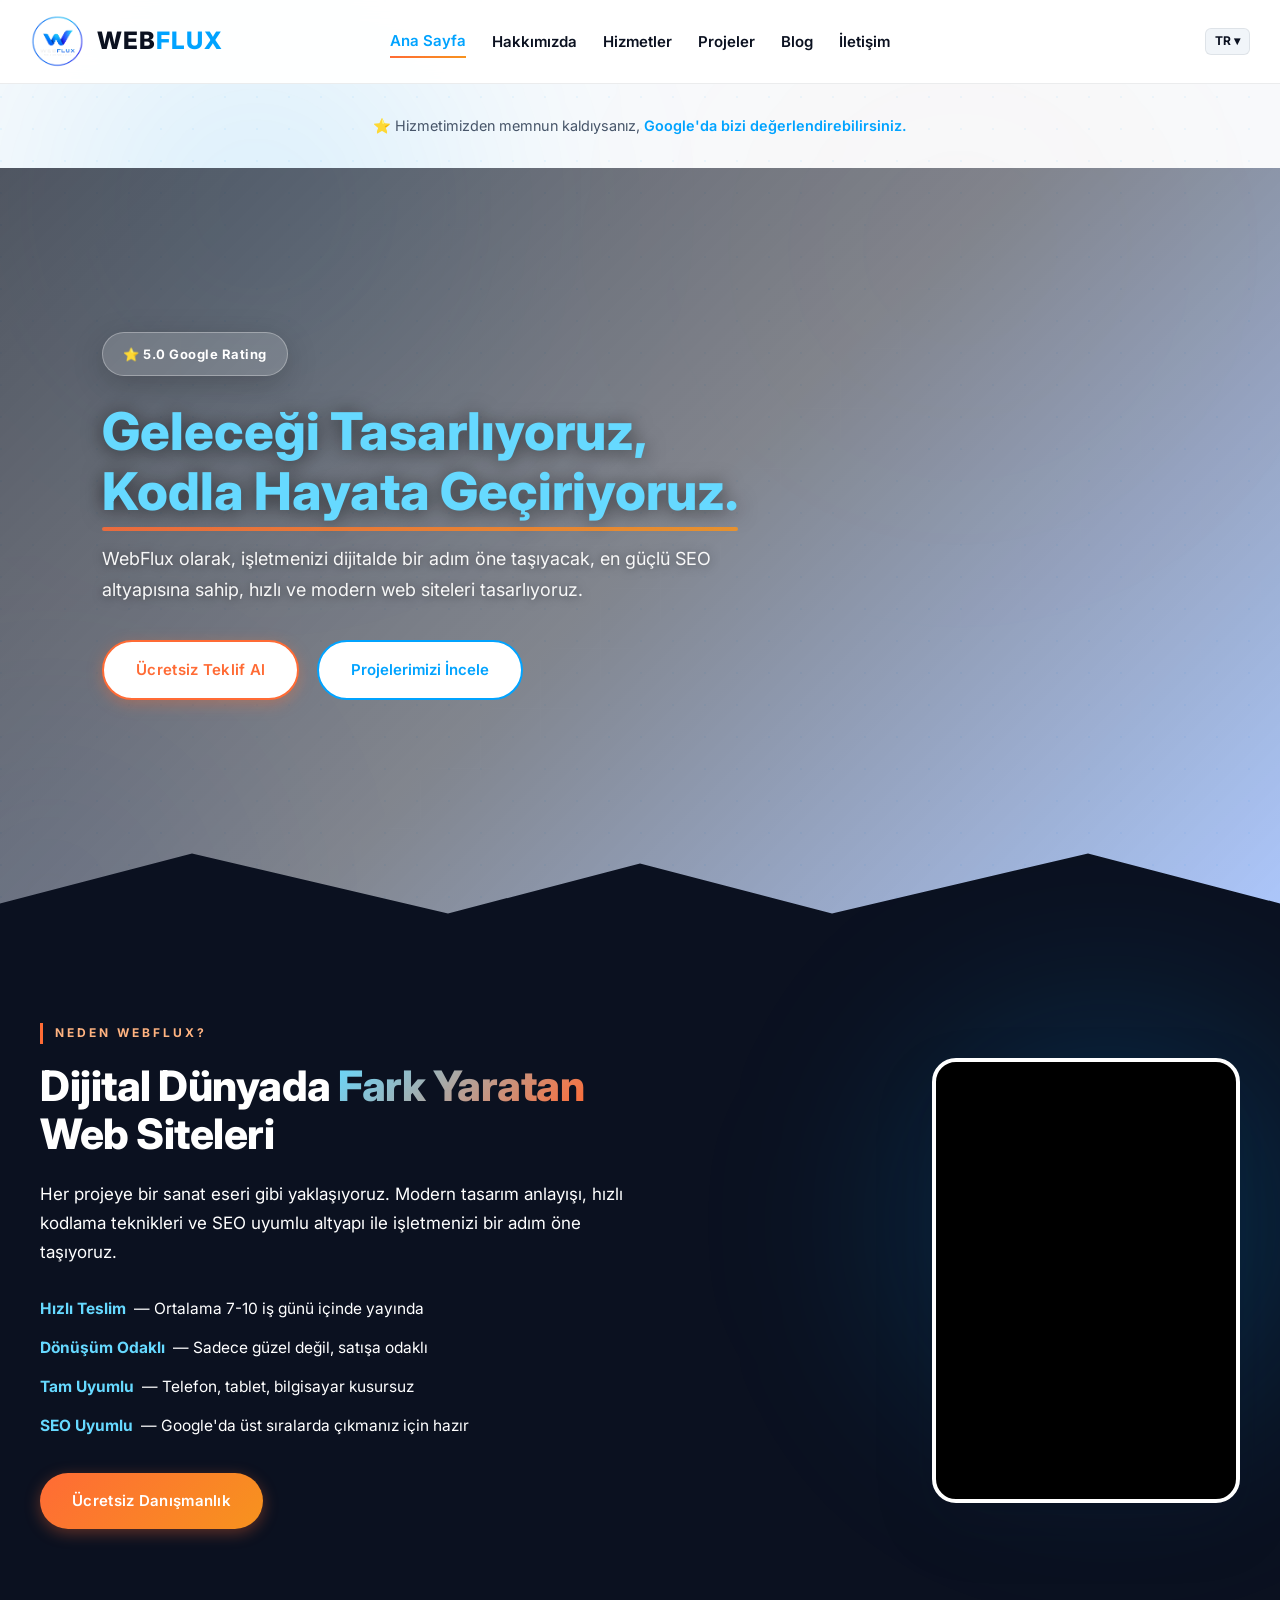
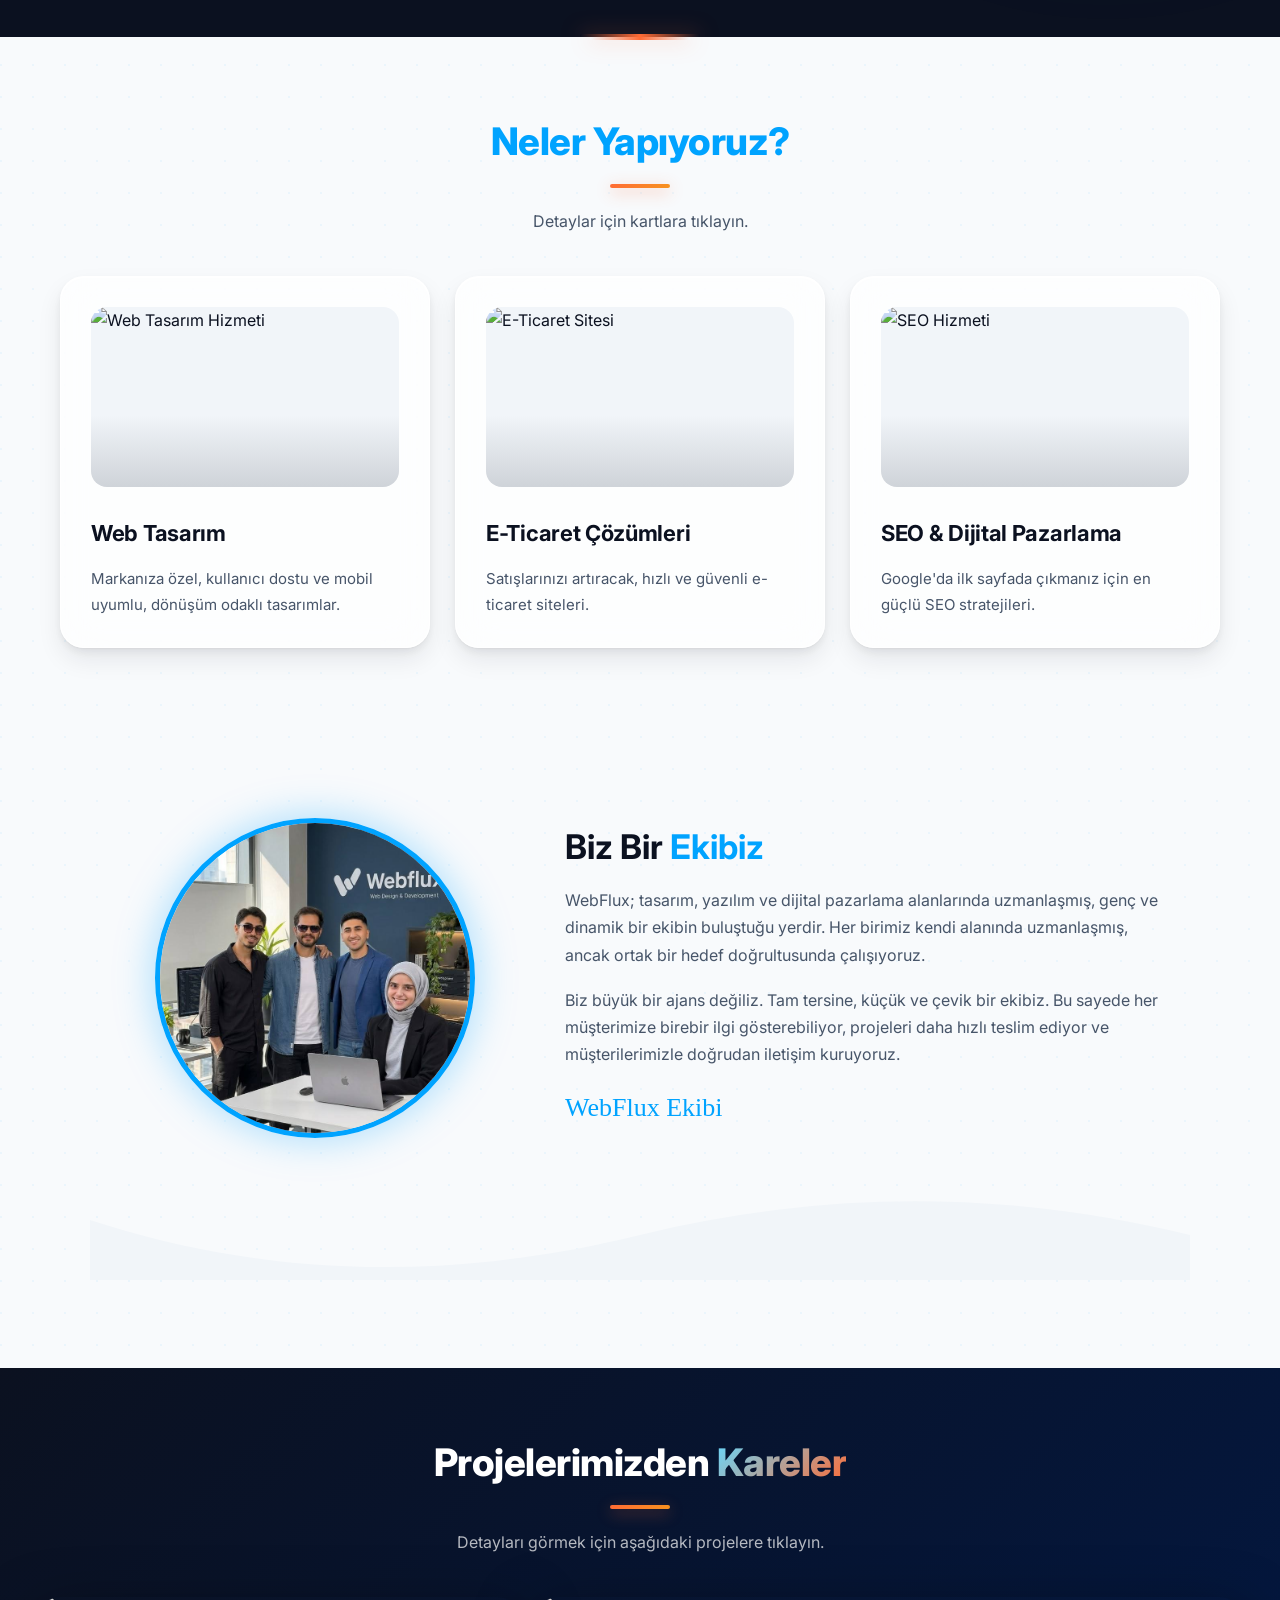
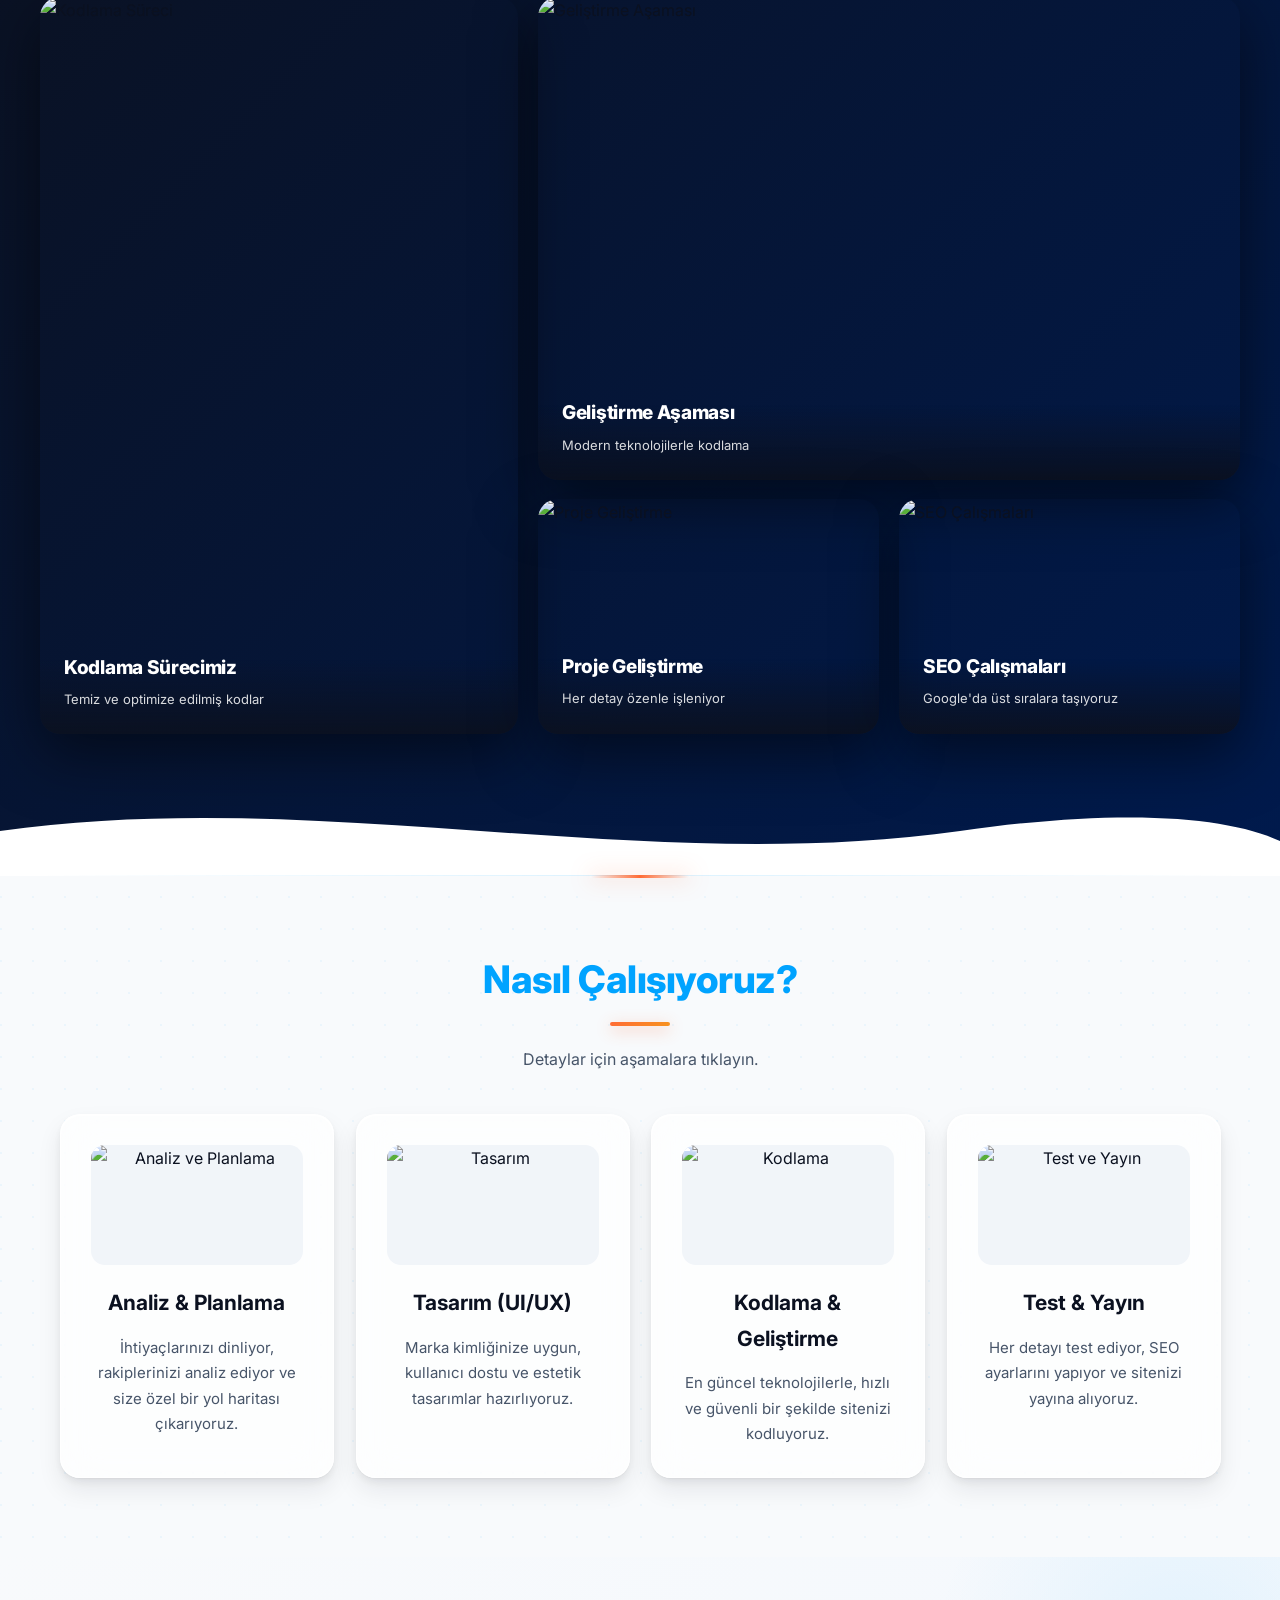
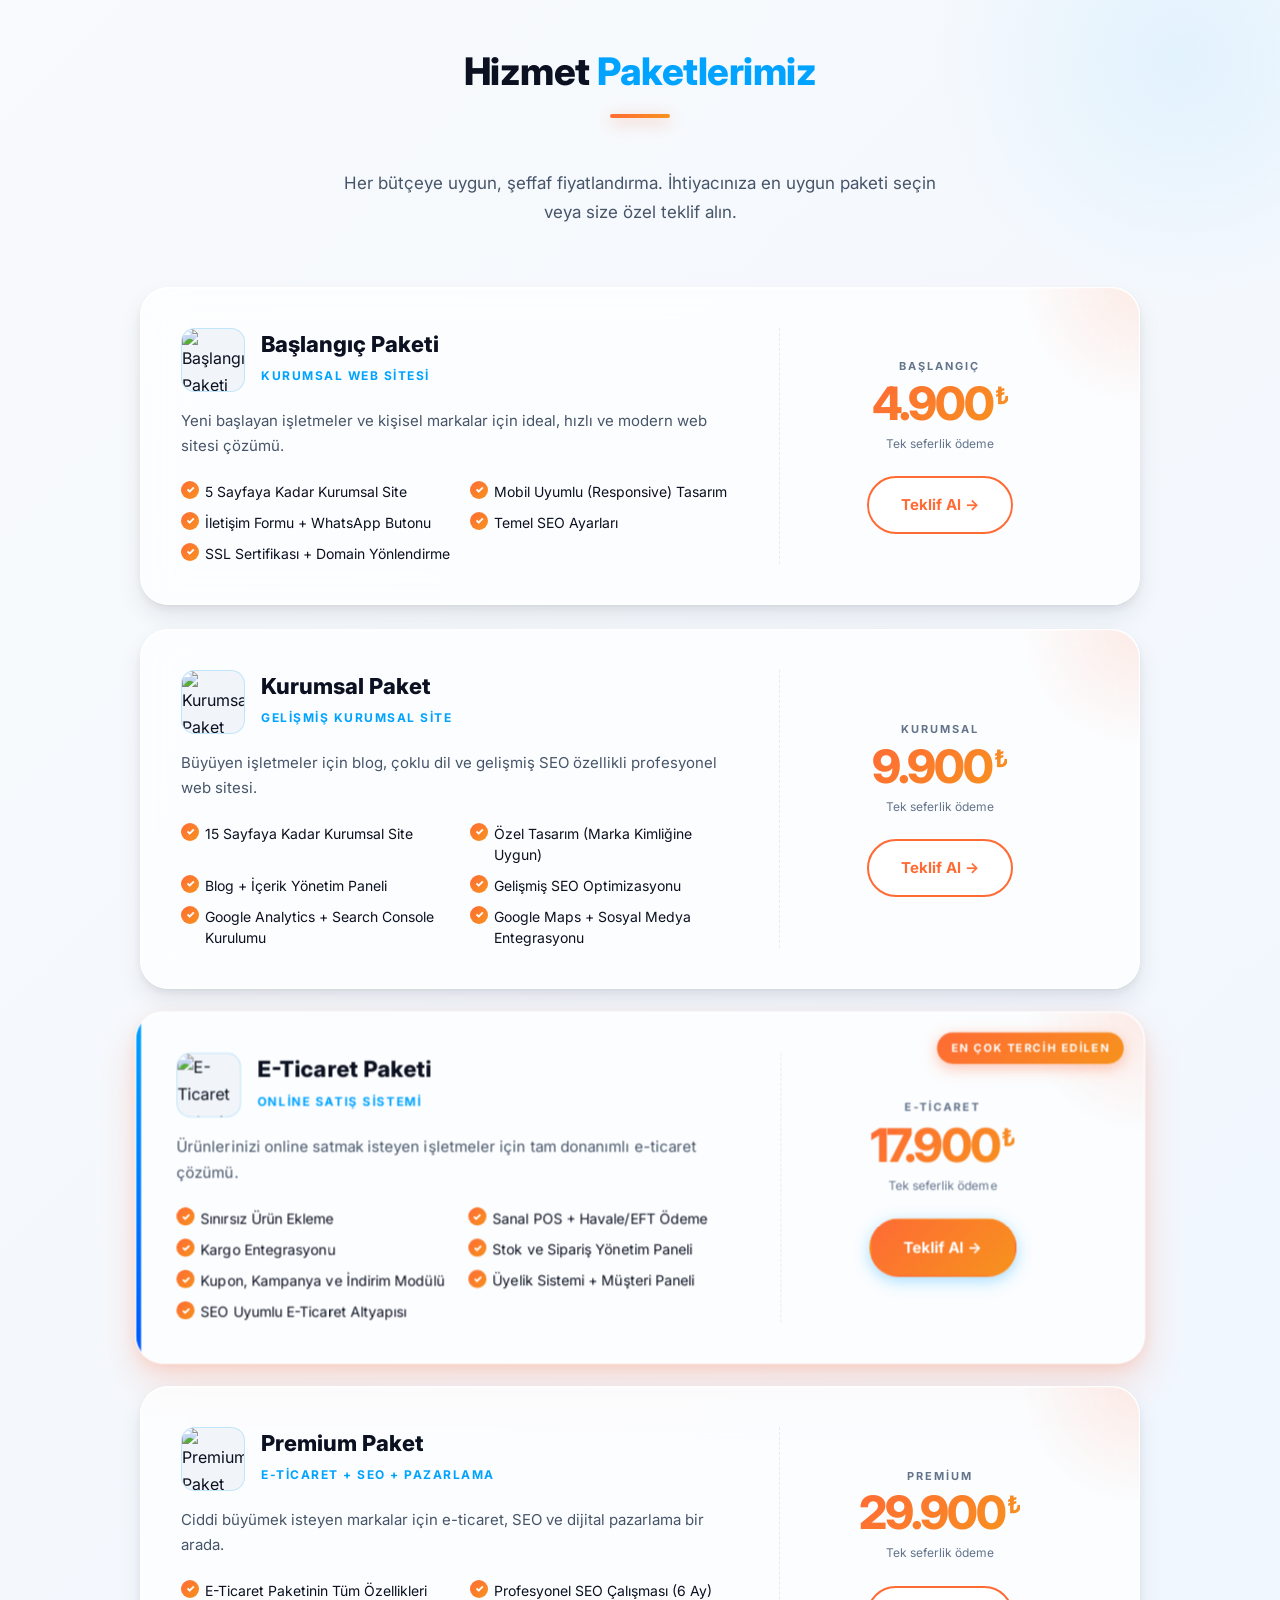
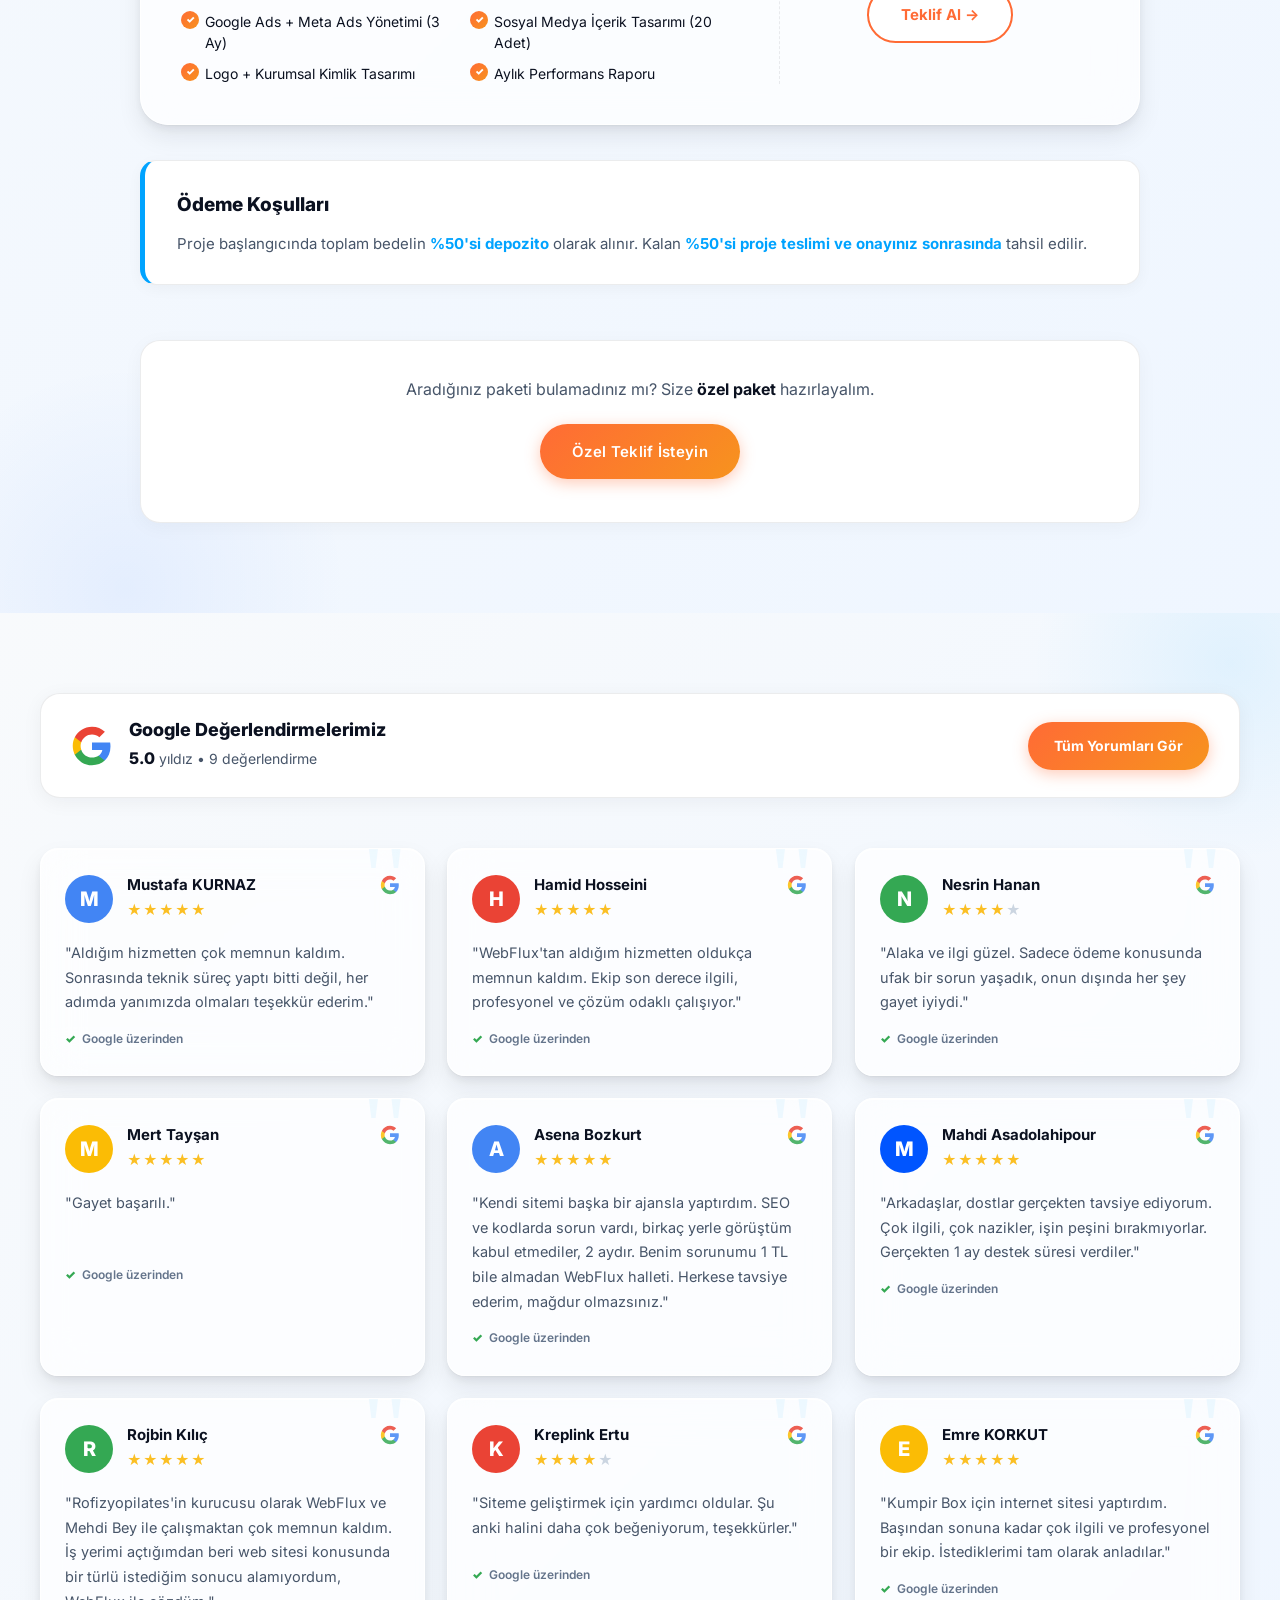
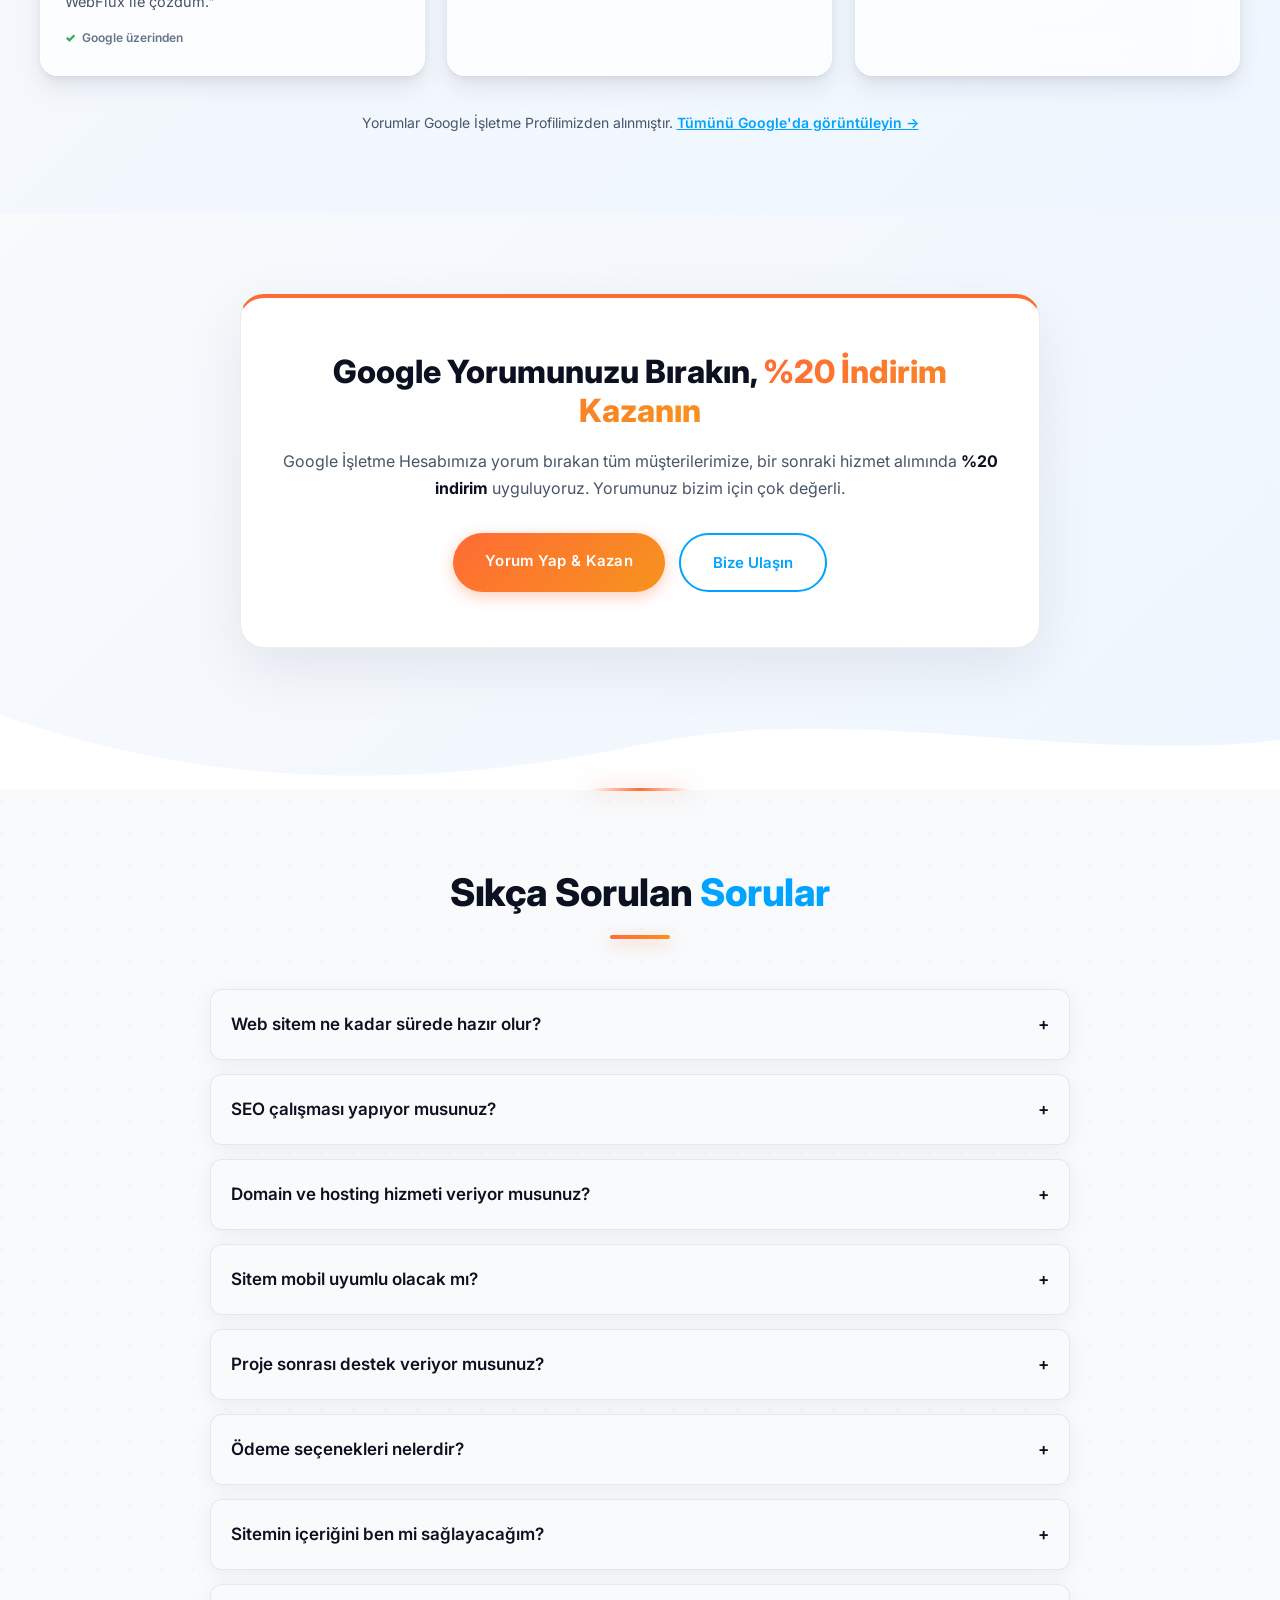
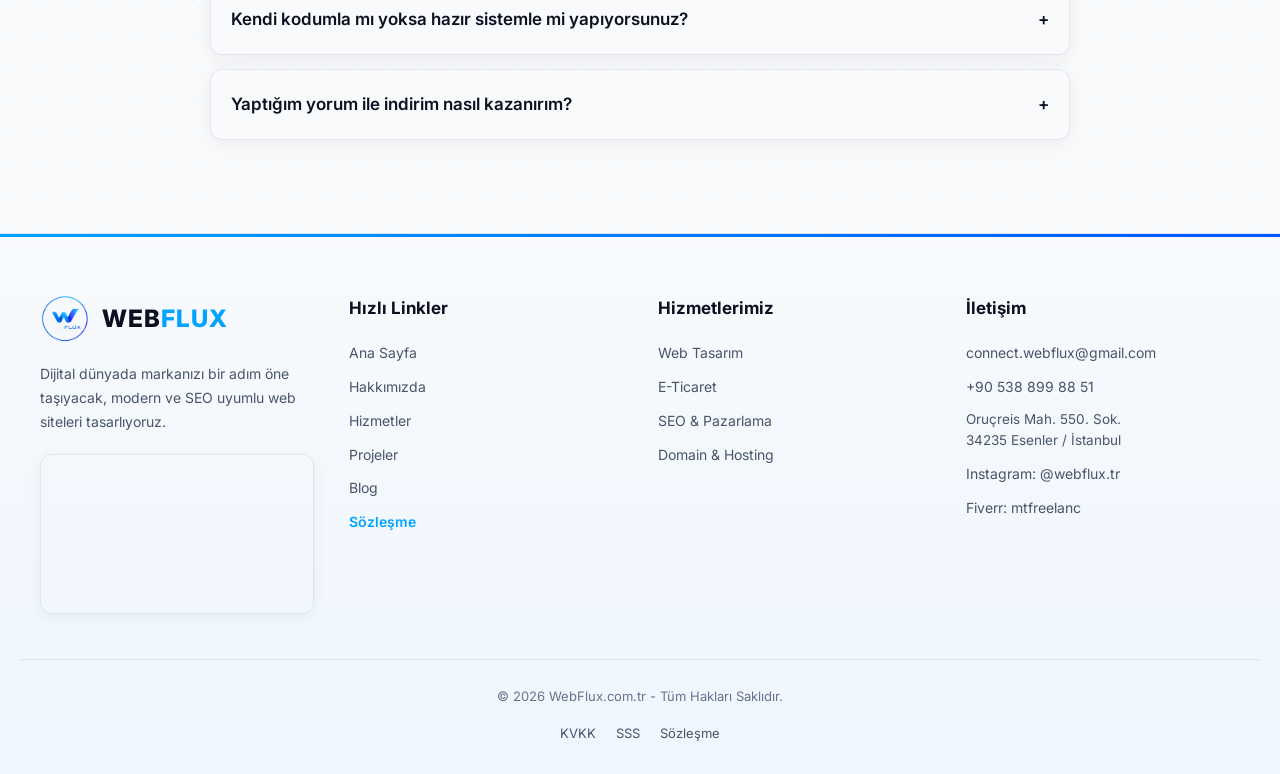
==== commit 5c2d5983: "a" ====
--- a/index.html
+++ b/index.html
@@ -73,13 +73,8 @@
 </div></div>
 </header>
 
-<div class="google-review-box">
-    <div class="review-icon">⭐</div>
-    <h3>Deneyiminizi bizimle paylaşın</h3>
-    <p>Hizmetimizden memnun kaldıysanız, Google İşletme profilimizde deneyiminizi paylaşarak diğer müşterilere yardımcı olabilirsiniz.</p>
-    <a href="https://maps.app.goo.gl/6JabUCqMxFGYKUxq5" target="_blank" rel="noopener" class="review-btn">
-        Google'da Değerlendir
-    </a>
+<div class="mini-review-not">
+    <span>⭐ Hizmetimizden memnun kaldıysanız, <a href="https://maps.app.goo.gl/6JabUCqMxFGYKUxq5" target="_blank" rel="noopener">Google'da bizi değerlendirebilirsiniz.</a></span>
 </div>
 
 <section class="hero">
--- a/style.css
+++ b/style.css
@@ -2131,52 +2131,65 @@
     height: auto;
     display: block;
 }
-/* Google Yorum Kutusu */
-.google-review-box {
-    background: linear-gradient(135deg, rgba(0, 163, 255, 0.08), rgba(0, 163, 255, 0.02));
-    border: 1px solid rgba(0, 163, 255, 0.25);
-    border-radius: 16px;
-    padding: 30px;
+/* Mini Google Yorum Notu */
+.mini-review-not {
     text-align: center;
+    font-size: 0.9rem;
+    color: var(--text-muted);
+    margin: 20px auto;
+    padding: 10px;
     max-width: 600px;
-    margin: 40px auto;
-    backdrop-filter: blur(10px);
-}
-
-.google-review-box .review-icon {
-    font-size: 2.5rem;
-    margin-bottom: 10px;
-}
-
-.google-review-box h3 {
-    color: #fff;
-    font-size: 1.3rem;
-    margin-bottom: 10px;
-    font-weight: 600;
-}
-
-.google-review-box p {
-    color: var(--text-muted);
-    font-size: 0.95rem;
-    line-height: 1.6;
-    margin-bottom: 20px;
-}
-
-.google-review-box .review-btn {
-    display: inline-block;
-    background: #00A3FF;
-    color: #fff;
-    padding: 12px 28px;
-    border-radius: 8px;
+}
+
+.mini-review-not a {
+    color: #00A3FF;
     text-decoration: none;
     font-weight: 600;
-    font-size: 0.95rem;
-    transition: all 0.3s ease;
-    box-shadow: 0 4px 15px rgba(0, 163, 255, 0.3);
-}
-
-.google-review-box .review-btn:hover {
-    background: #0088d6;
-    transform: translateY(-2px);
-    box-shadow: 0 6px 20px rgba(0, 163, 255, 0.4);
+    transition: color 0.3s ease;
+}
+
+.mini-review-not a:hover {
+    color: #fff;
+    text-decoration: underline;
+}
+/* KVKK Onay Kutusu */
+.kvkk-checkbox-group {
+    background: rgba(255, 255, 255, 0.03);
+    border: 1px solid rgba(255, 255, 255, 0.1);
+    border-radius: 8px;
+    padding: 15px;
+    transition: border-color 0.3s ease;
+    margin-bottom: 20px;
+    display: flex;
+    align-items: flex-start;
+    gap: 10px;
+}
+
+.kvkk-checkbox-group:hover {
+    border-color: rgba(0, 163, 255, 0.3);
+}
+
+.kvkk-checkbox-group input[type="checkbox"] {
+    accent-color: #00A3FF;
+    margin-top: 4px;
+    width: 18px;
+    height: 18px;
+    cursor: pointer;
+}
+
+.kvkk-checkbox-group label {
+    font-size: 0.9rem;
+    color: var(--text-muted);
+    line-height: 1.5;
+    cursor: pointer;
+}
+
+.kvkk-checkbox-group a {
+    color: #00A3FF;
+    text-decoration: underline;
+    font-weight: 500;
+}
+
+.kvkk-checkbox-group a:hover {
+    color: #fff;
 }
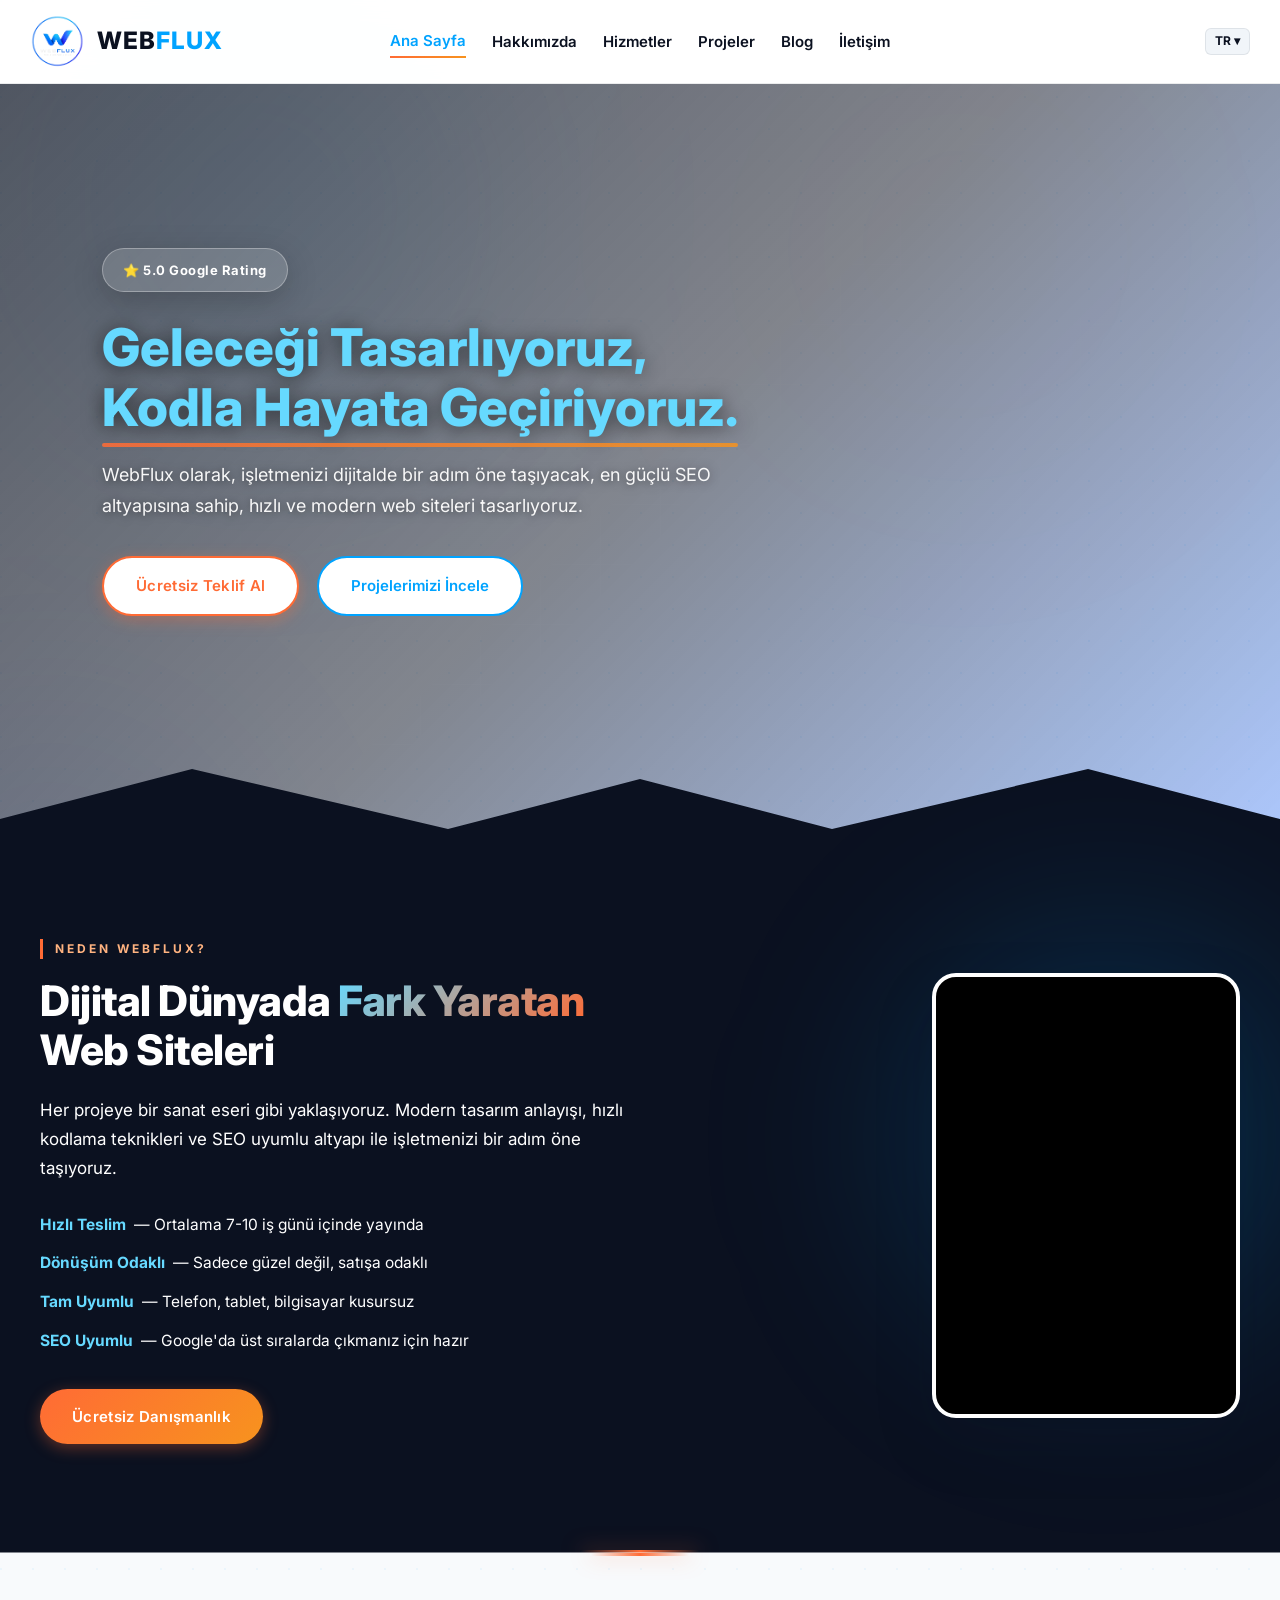
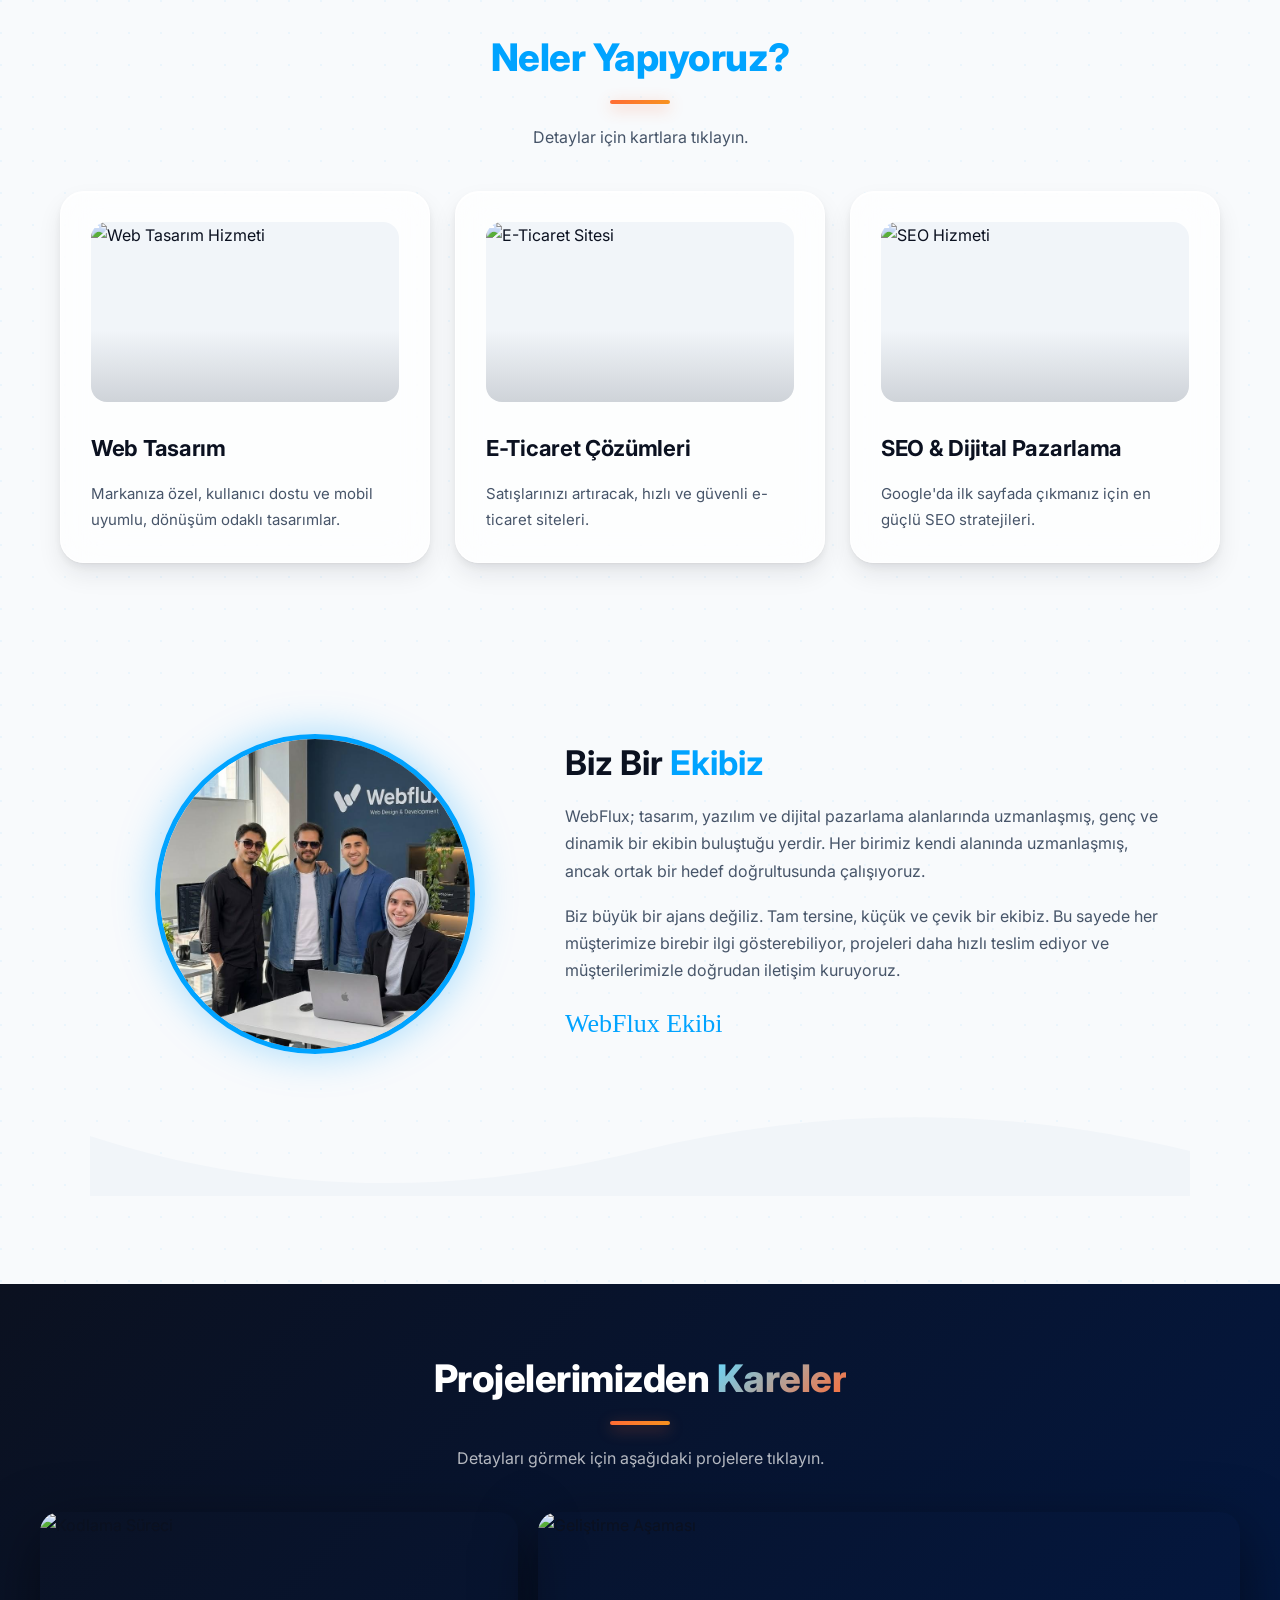
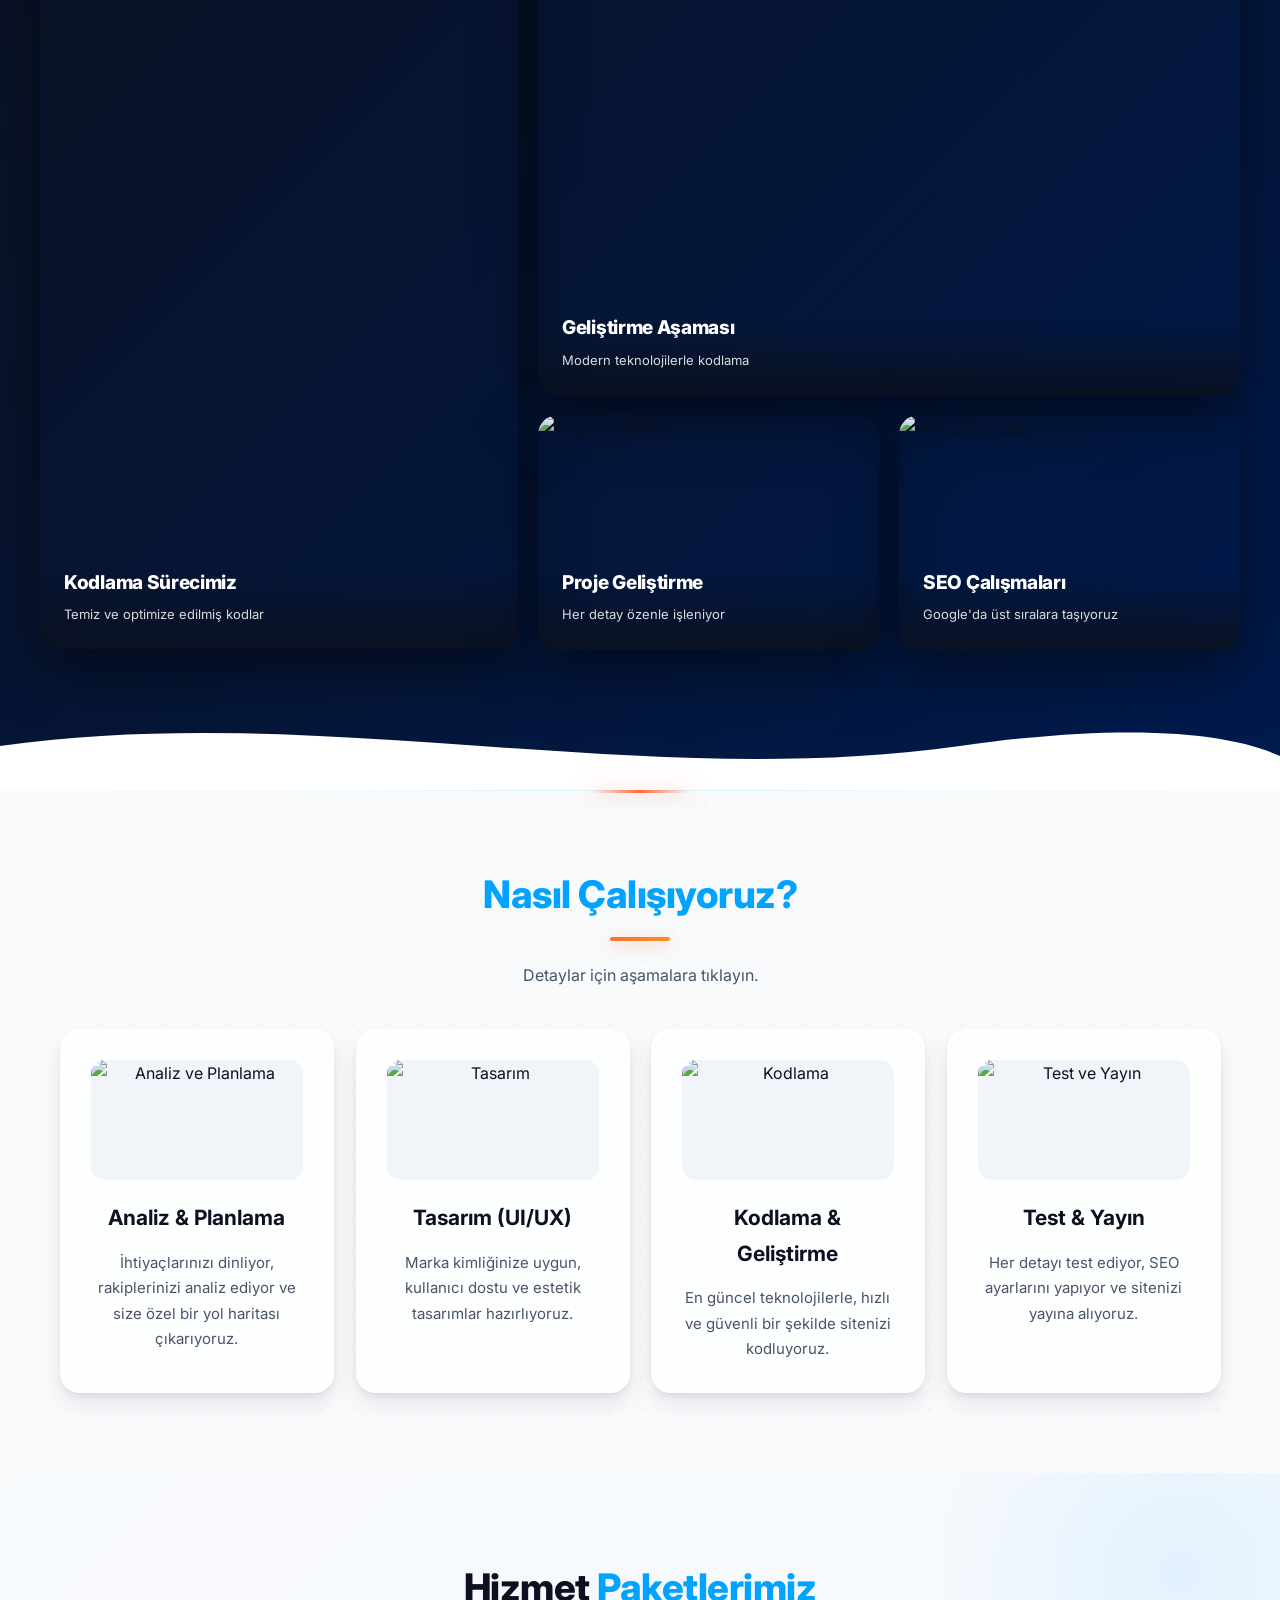
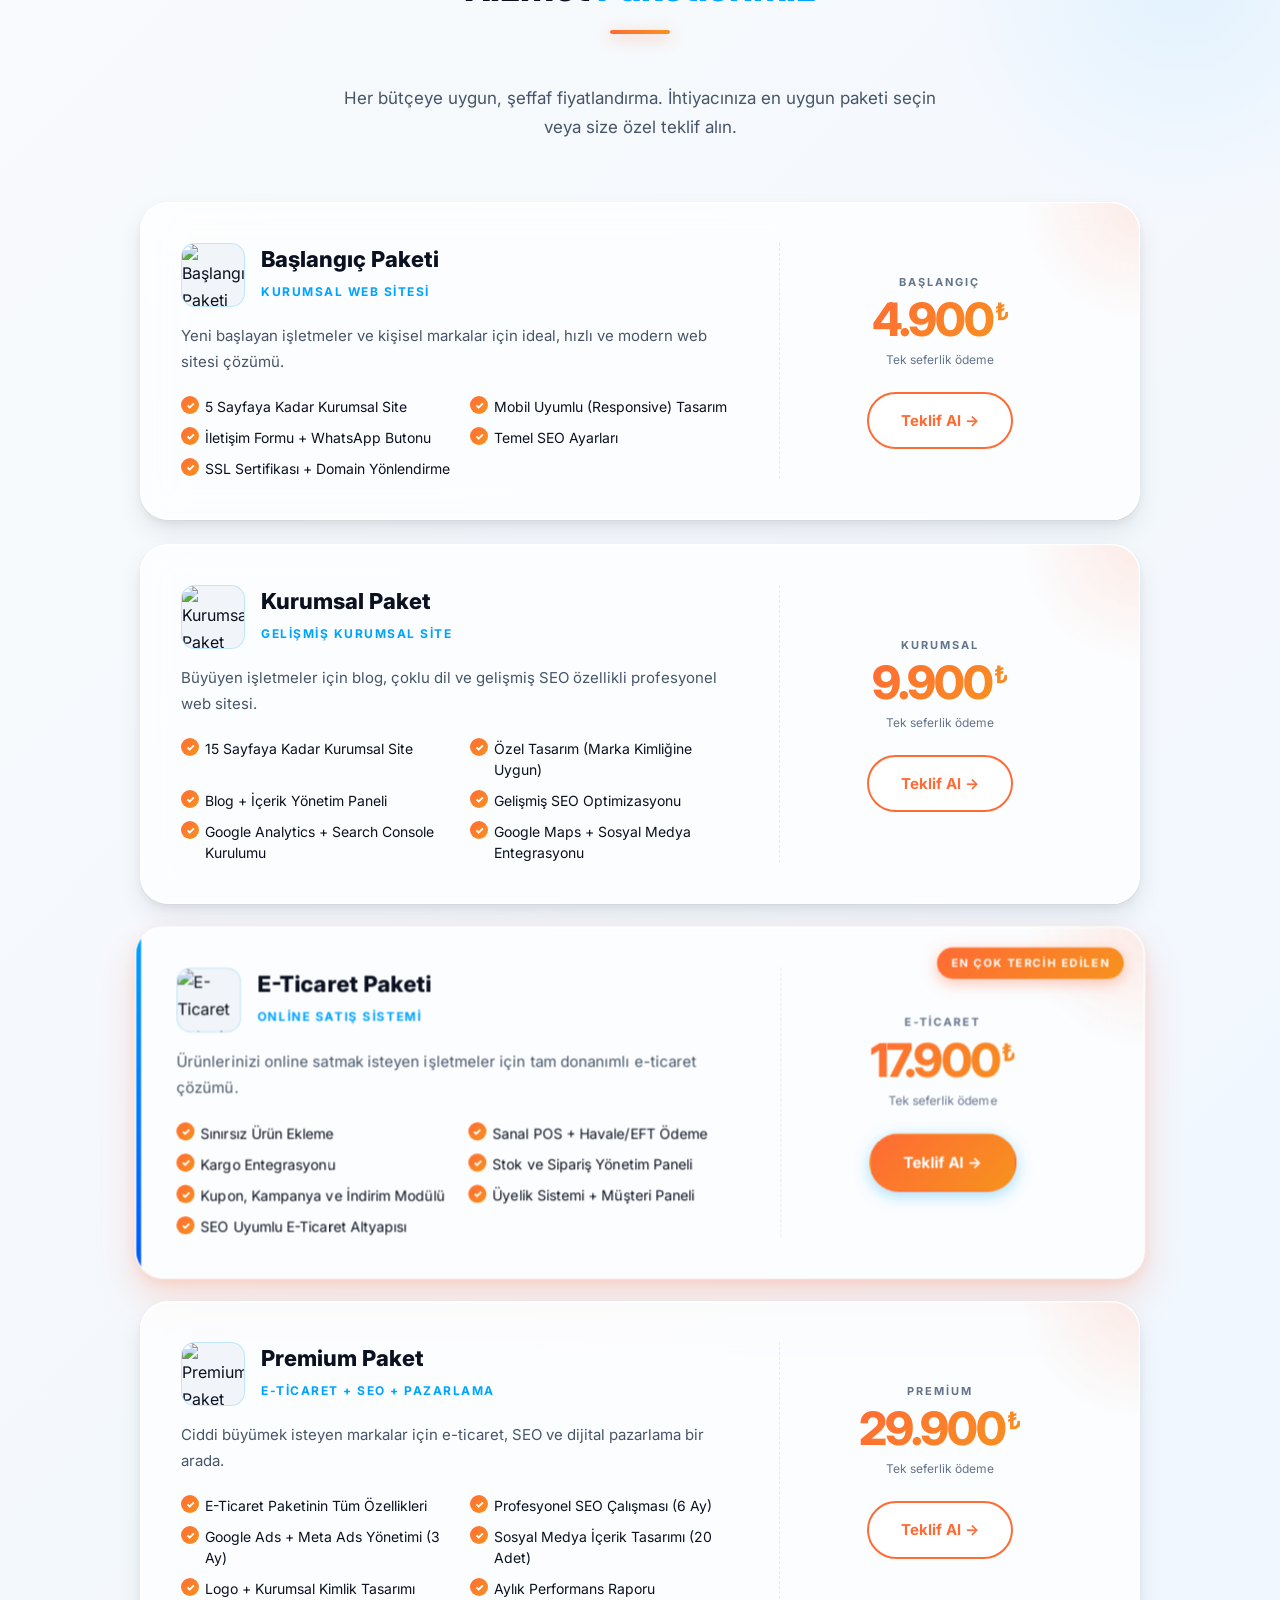
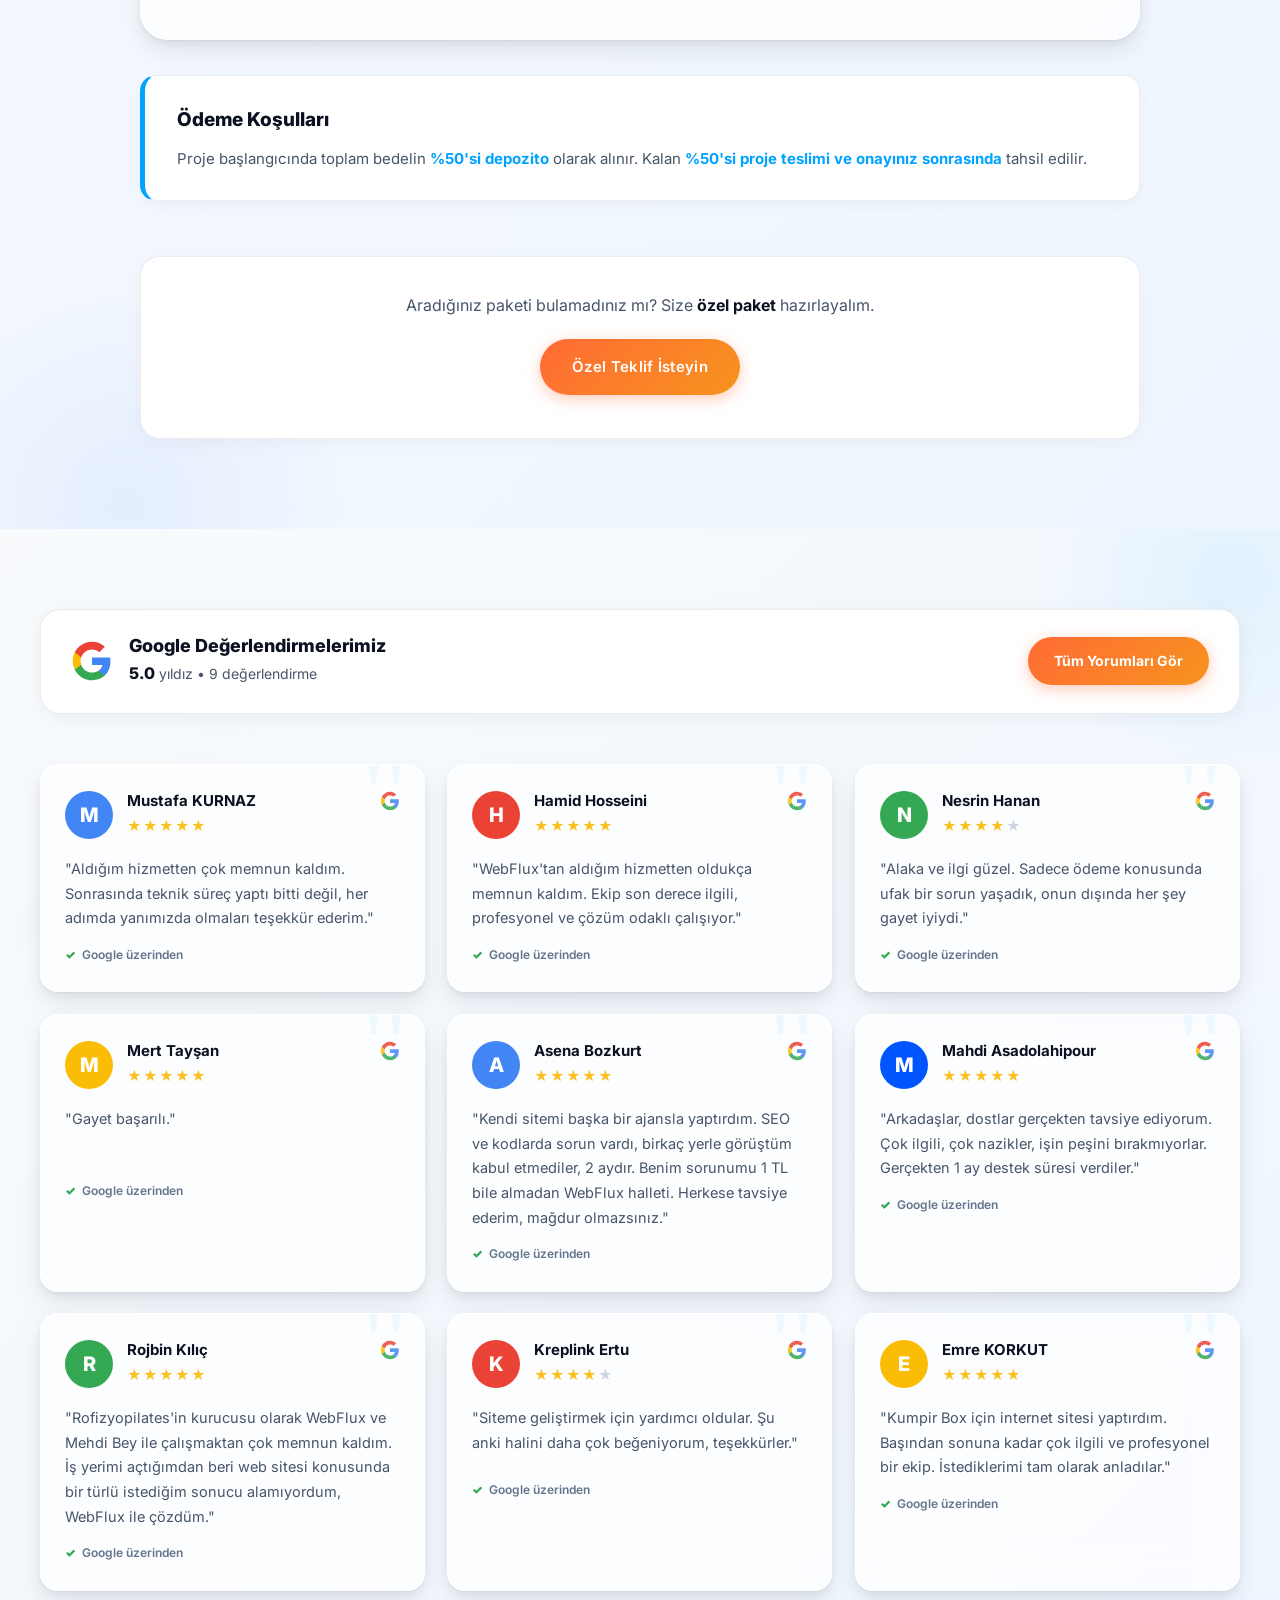
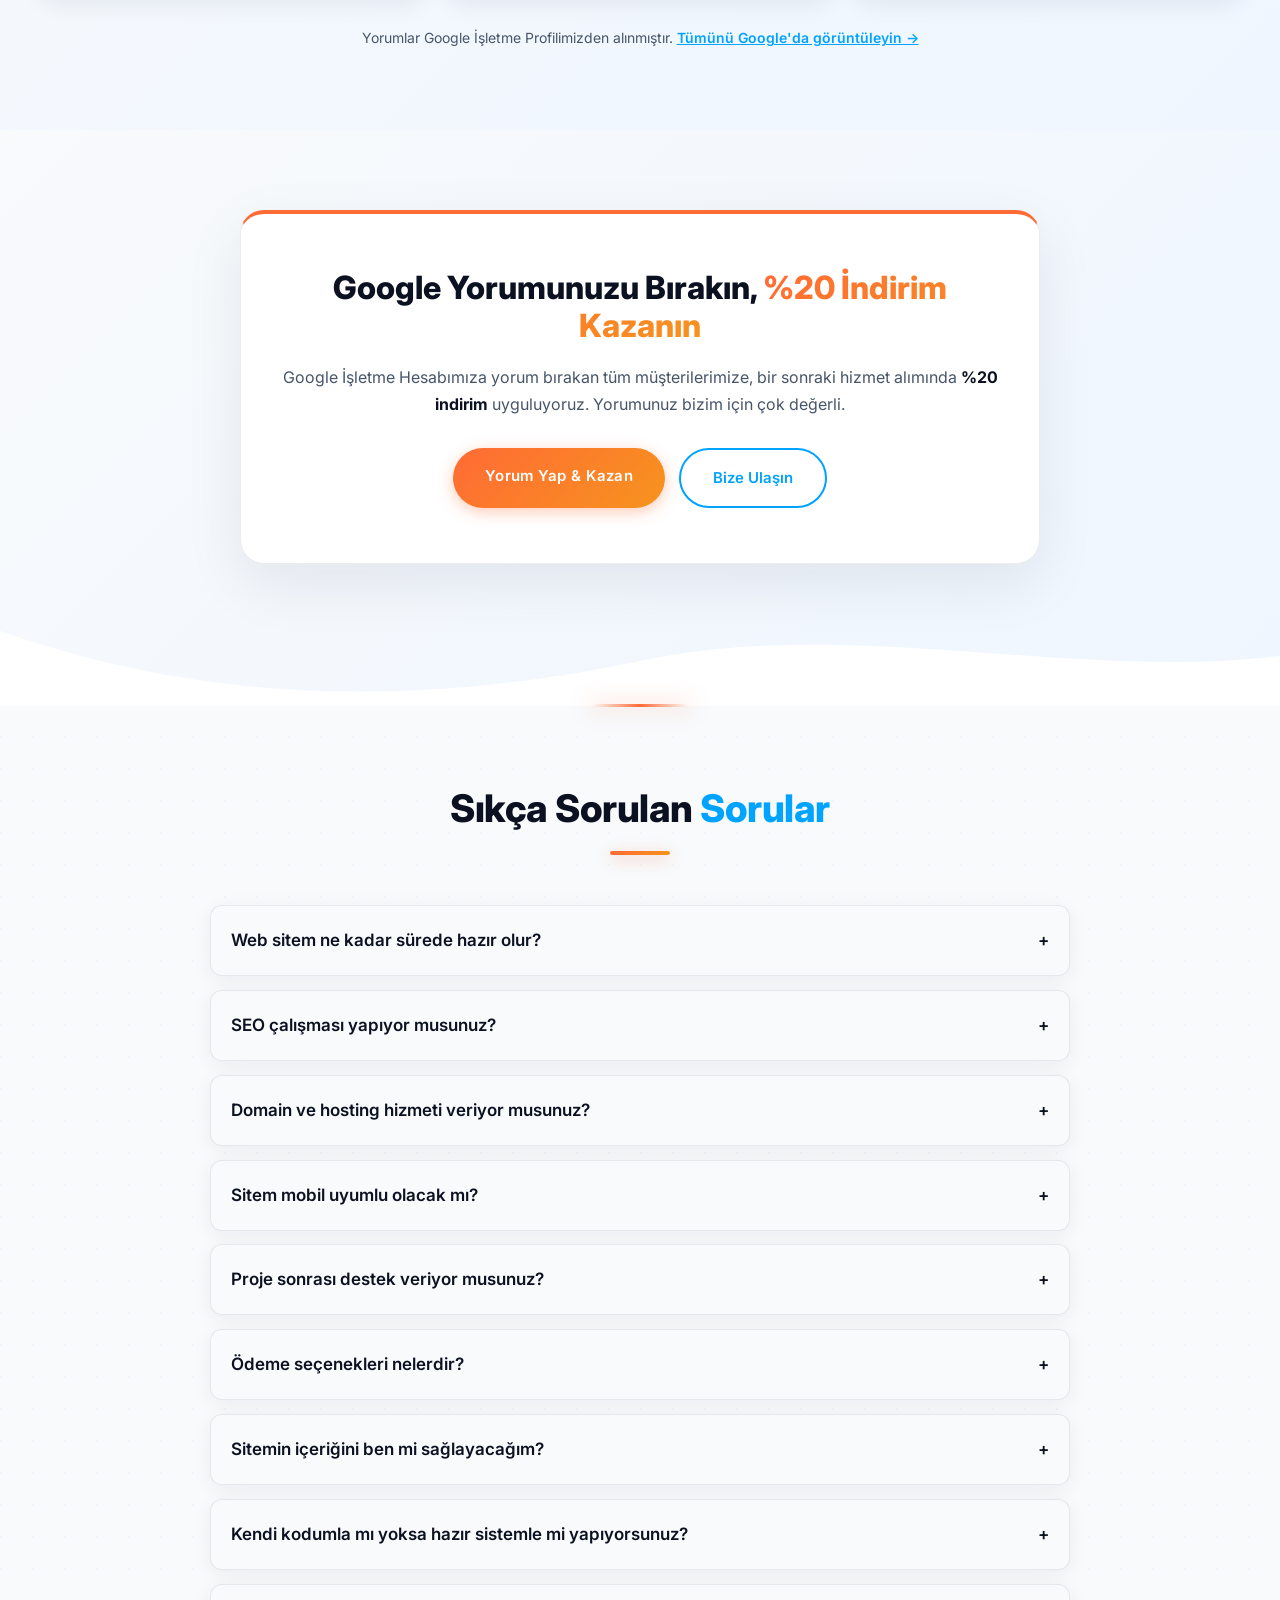
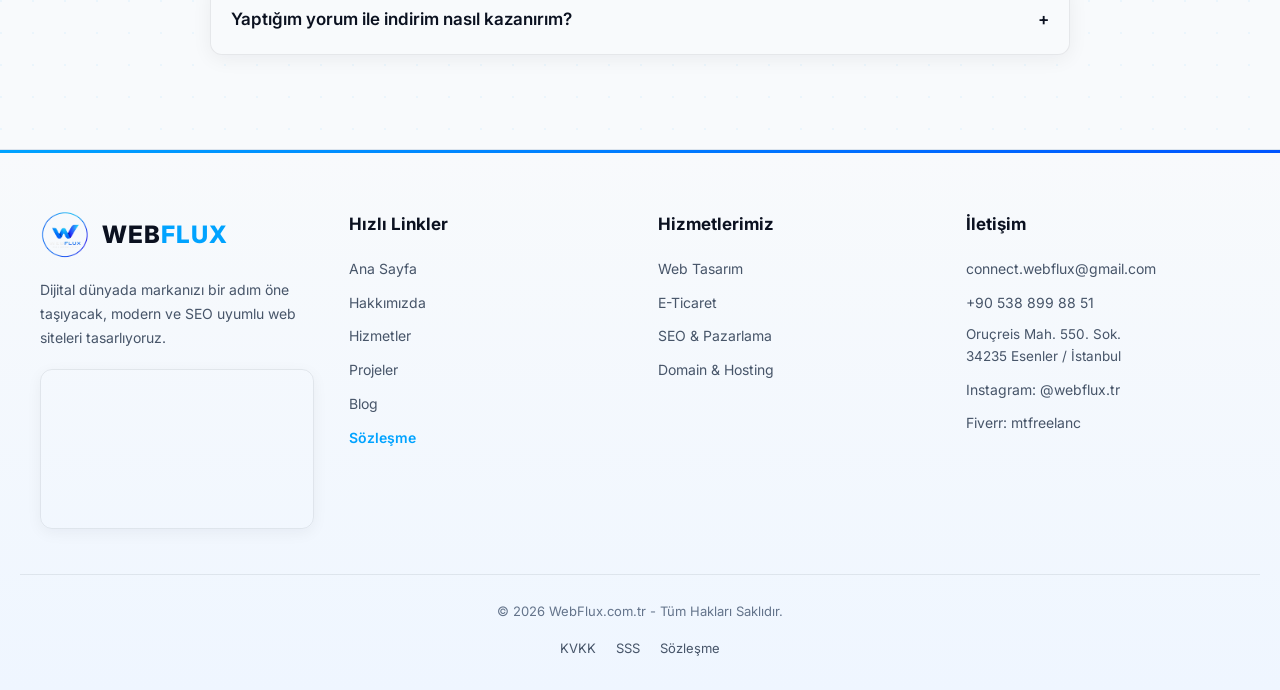
==== commit 3016fa92: "a" ====
--- a/index.html
+++ b/index.html
@@ -71,22 +71,20 @@
 <button class="lang-option" data-lang="ar">🇸🇦 العربية</button>
 <button class="lang-option" data-lang="ru">🇷🇺 Русский</button>
 </div></div>
-</header>
-
-<div class="mini-review-not">
-    <span>⭐ Hizmetimizden memnun kaldıysanız, <a href="https://maps.app.goo.gl/6JabUCqMxFGYKUxq5" target="_blank" rel="noopener">Google'da bizi değerlendirebilirsiniz.</a></span>
-</div>
-
+</header>   
 <section class="hero">
-<video class="hero-video" autoplay muted loop playsinline>
-<source src="hero-video.mp4" type="video/mp4">
-</video>
-<div class="hero-overlay"></div>
-<div class="hero-content">
-<h1><span class="hero-line">Geleceği Tasarlıyoruz,</span><br><span class="hero-line">Kodla Hayata Geçiriyoruz.</span></h1>
-<p data-i18n="hero_desc">WebFlux olarak, işletmenizi dijitalde bir adım öne taşıyacak, en güçlü SEO altyapısına sahip, hızlı ve modern web siteleri tasarlıyoruz.</p>
-<div class="hero-buttons"><a href="iletisim.html" class="btn-primary" data-i18n="hero_cta1">Ücretsiz Teklif Al</a><a href="projeler.html" class="btn-secondary" data-i18n="hero_cta2">Projelerimizi İncele</a></div>
-</div>
+    <video class="hero-video" autoplay muted loop playsinline>
+        <source src="hero-video.mp4" type="video/mp4">
+    </video>
+    <div class="hero-overlay"></div>
+    <div class="hero-content">
+        <h1><span class="hero-line">Geleceği Tasarlıyoruz,</span><br><span class="hero-line">Kodla Hayata Geçiriyoruz.</span></h1>
+        <p data-i18n="hero_desc">WebFlux olarak, işletmenizi dijitalde bir adım öne taşıyacak, en güçlü SEO altyapısına sahip, hızlı ve modern web siteleri tasarlıyoruz.</p>
+        <div class="hero-buttons">
+            <a href="iletisim.html" class="btn-primary" data-i18n="btn_free_quote">Ücretsiz Teklif Al</a>
+            <a href="projeler.html" class="btn-secondary" data-i18n="btn_view_projects">Projelerimizi İncele</a>
+        </div>
+    </div>
 </section>
 
 <section class="feature-section">
--- a/style.css
+++ b/style.css
@@ -2131,27 +2131,7 @@
     height: auto;
     display: block;
 }
-/* Mini Google Yorum Notu */
-.mini-review-not {
-    text-align: center;
-    font-size: 0.9rem;
-    color: var(--text-muted);
-    margin: 20px auto;
-    padding: 10px;
-    max-width: 600px;
-}
-
-.mini-review-not a {
-    color: #00A3FF;
-    text-decoration: none;
-    font-weight: 600;
-    transition: color 0.3s ease;
-}
-
-.mini-review-not a:hover {
-    color: #fff;
-    text-decoration: underline;
-}
+
 /* KVKK Onay Kutusu */
 .kvkk-checkbox-group {
     background: rgba(255, 255, 255, 0.03);
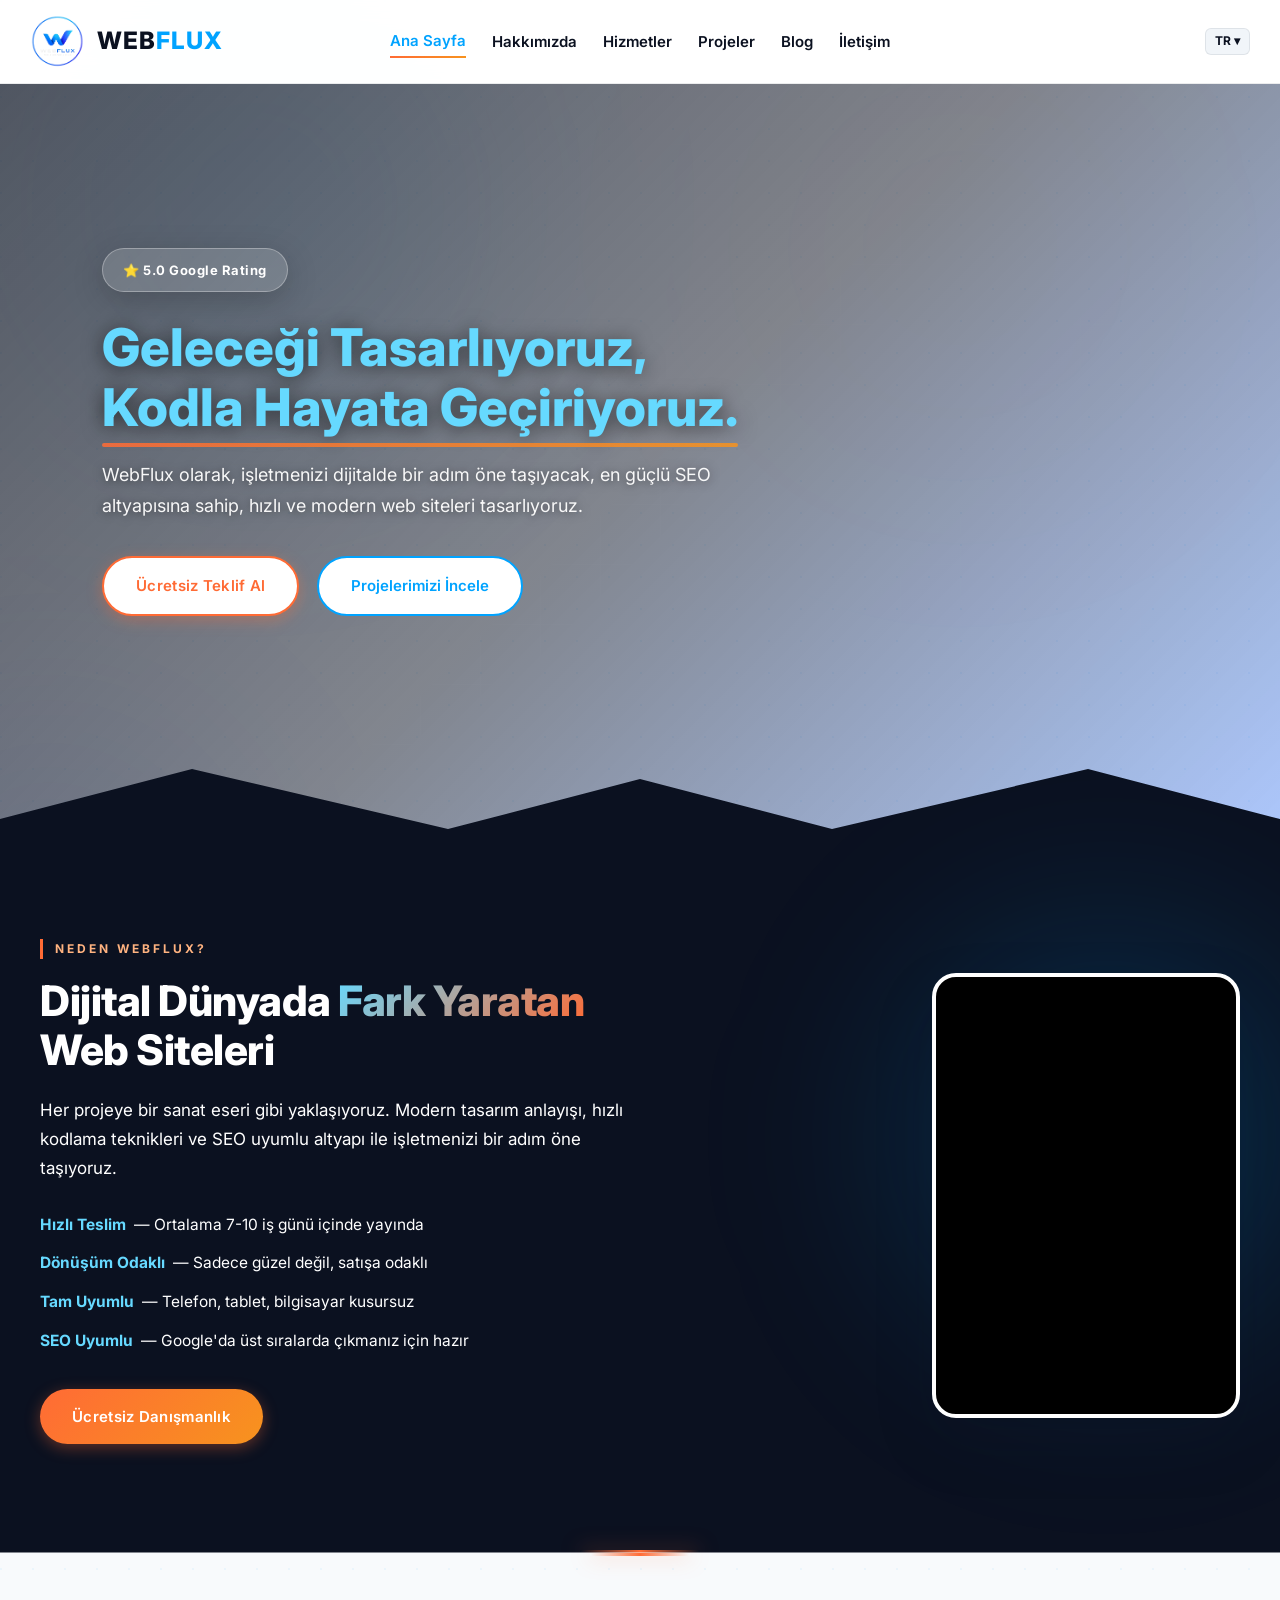
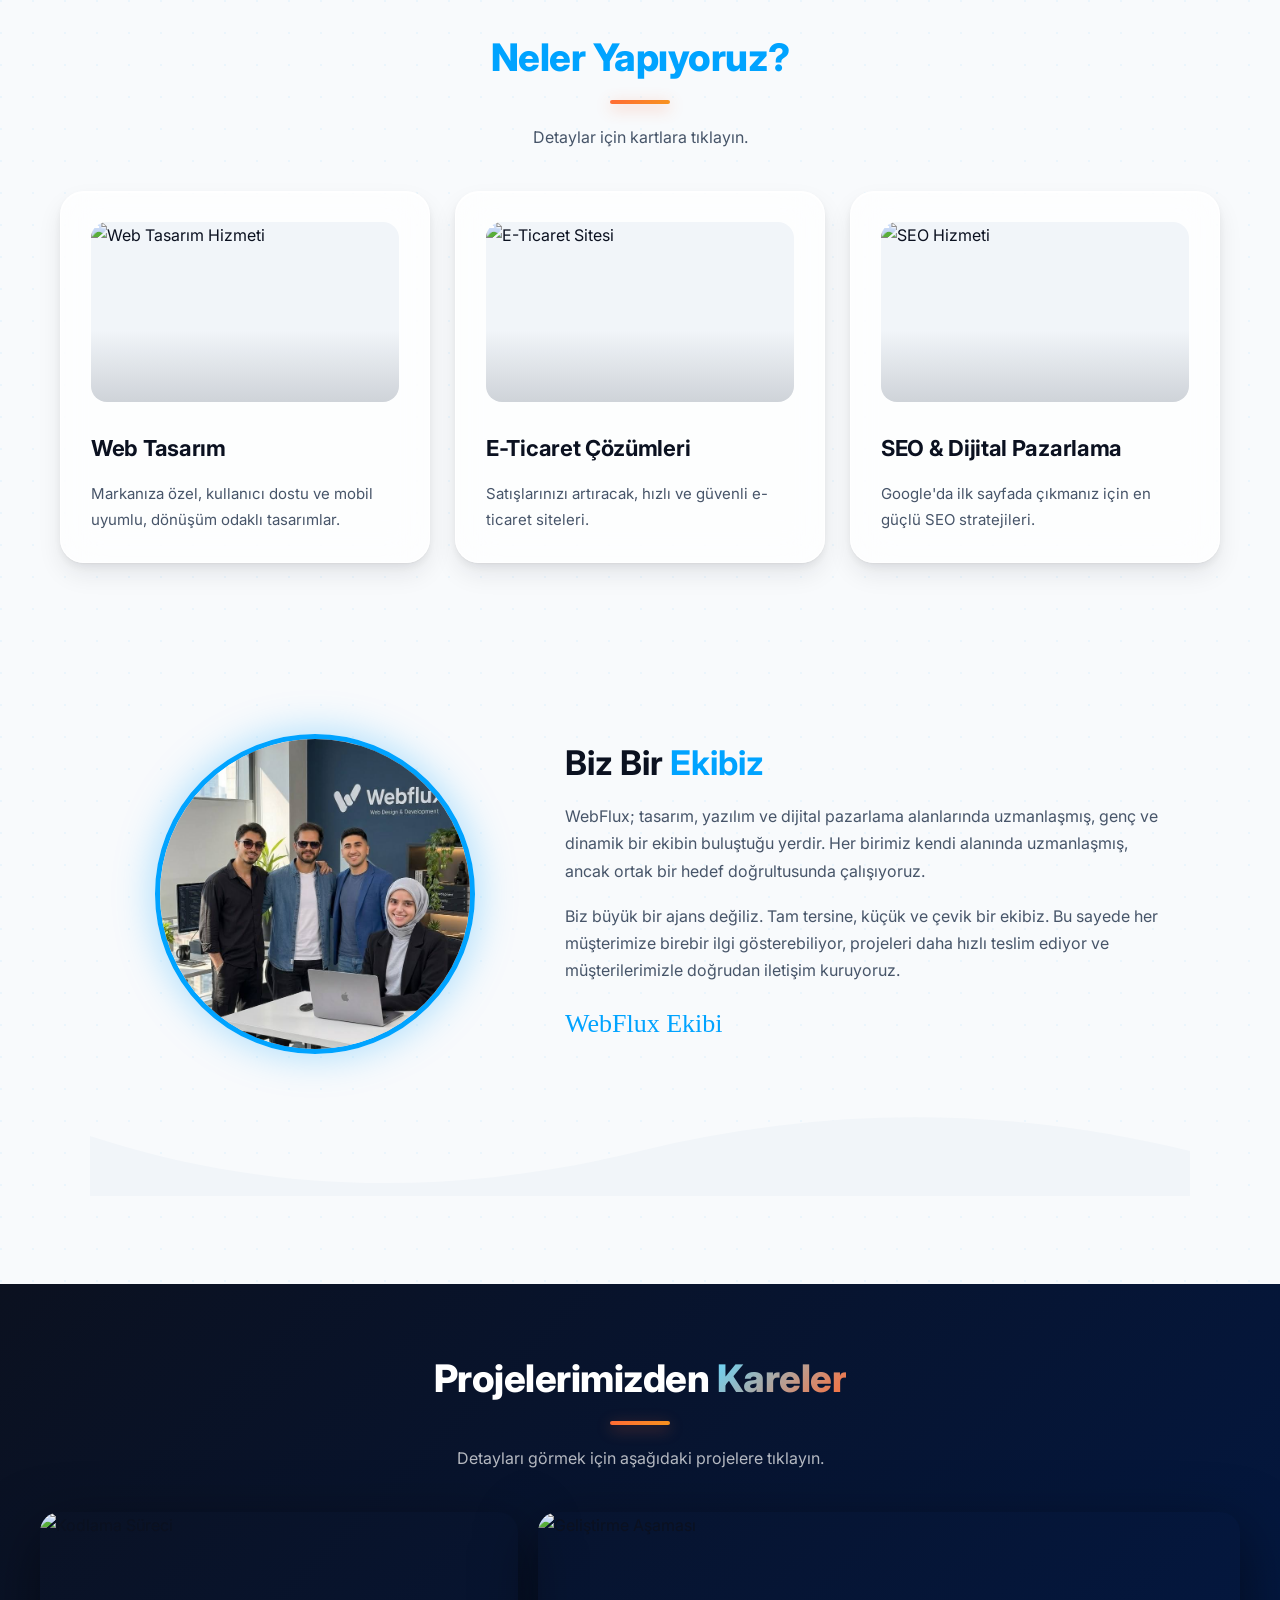
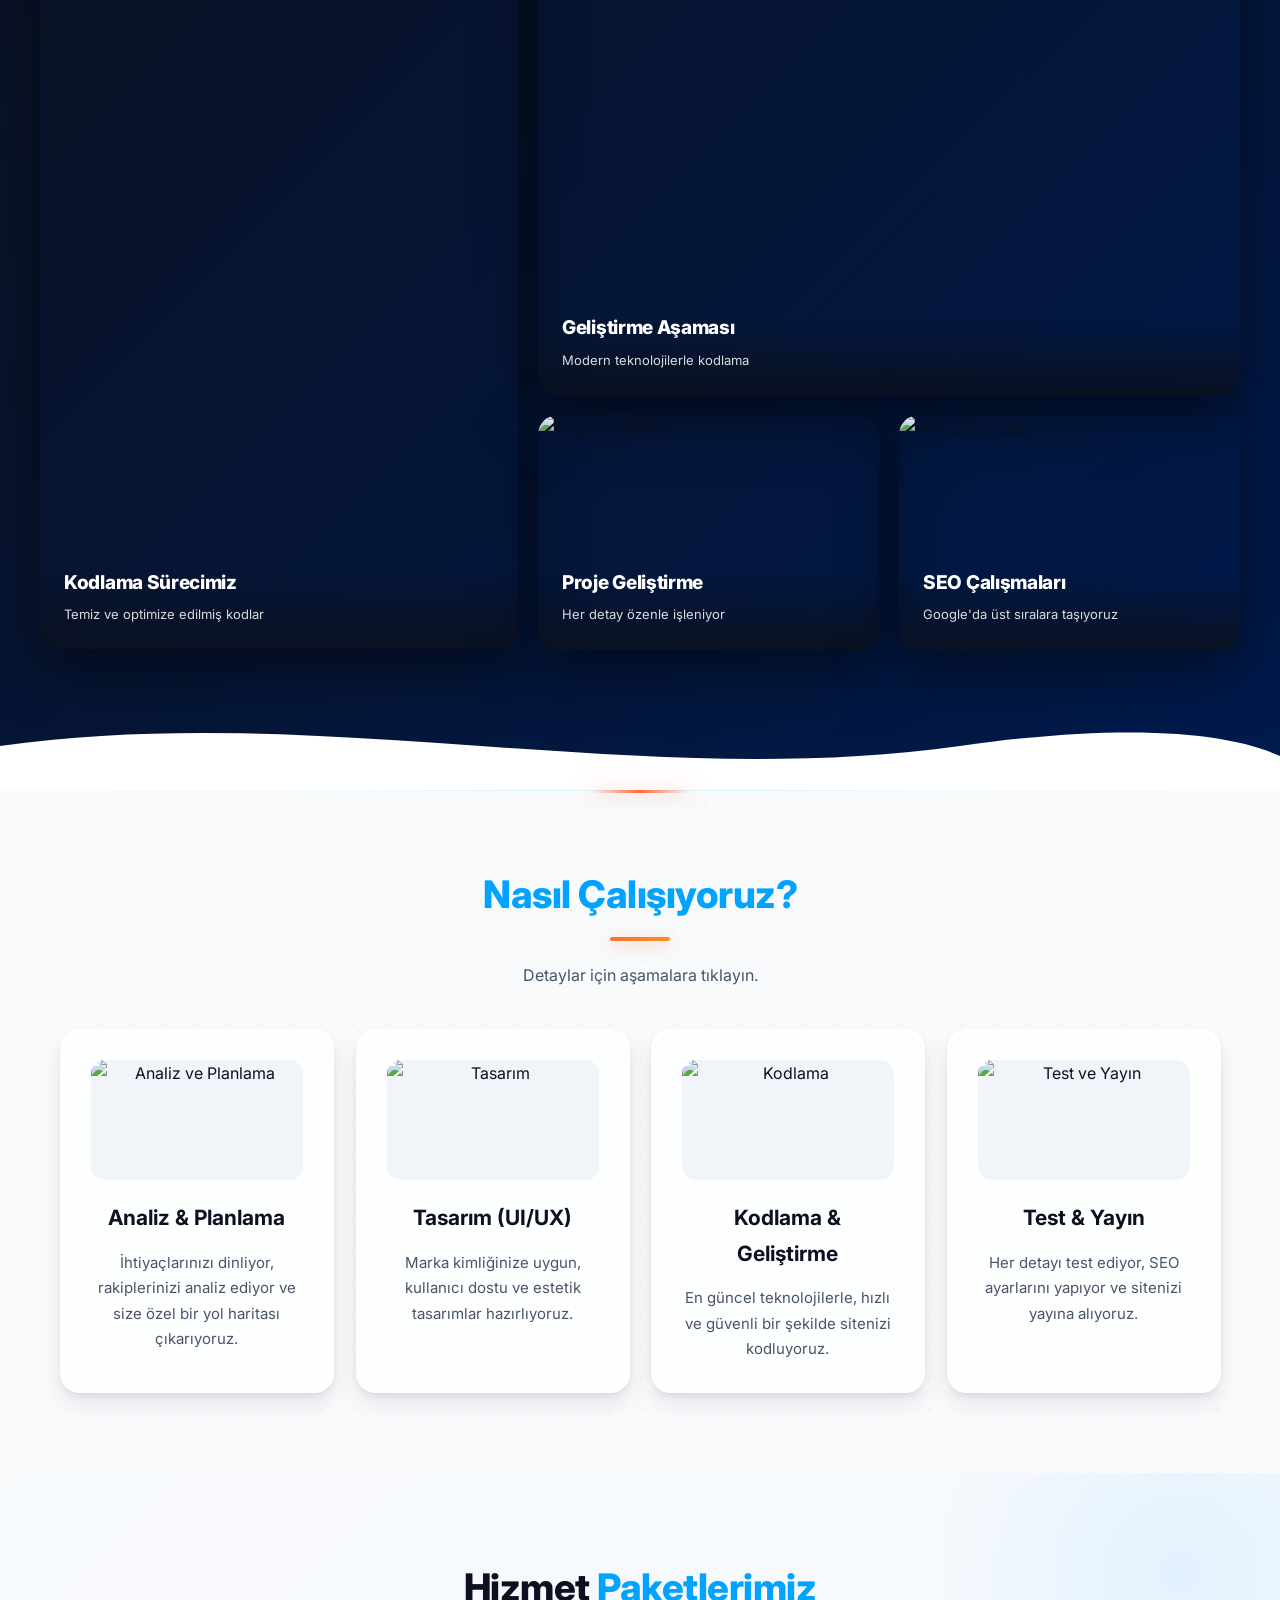
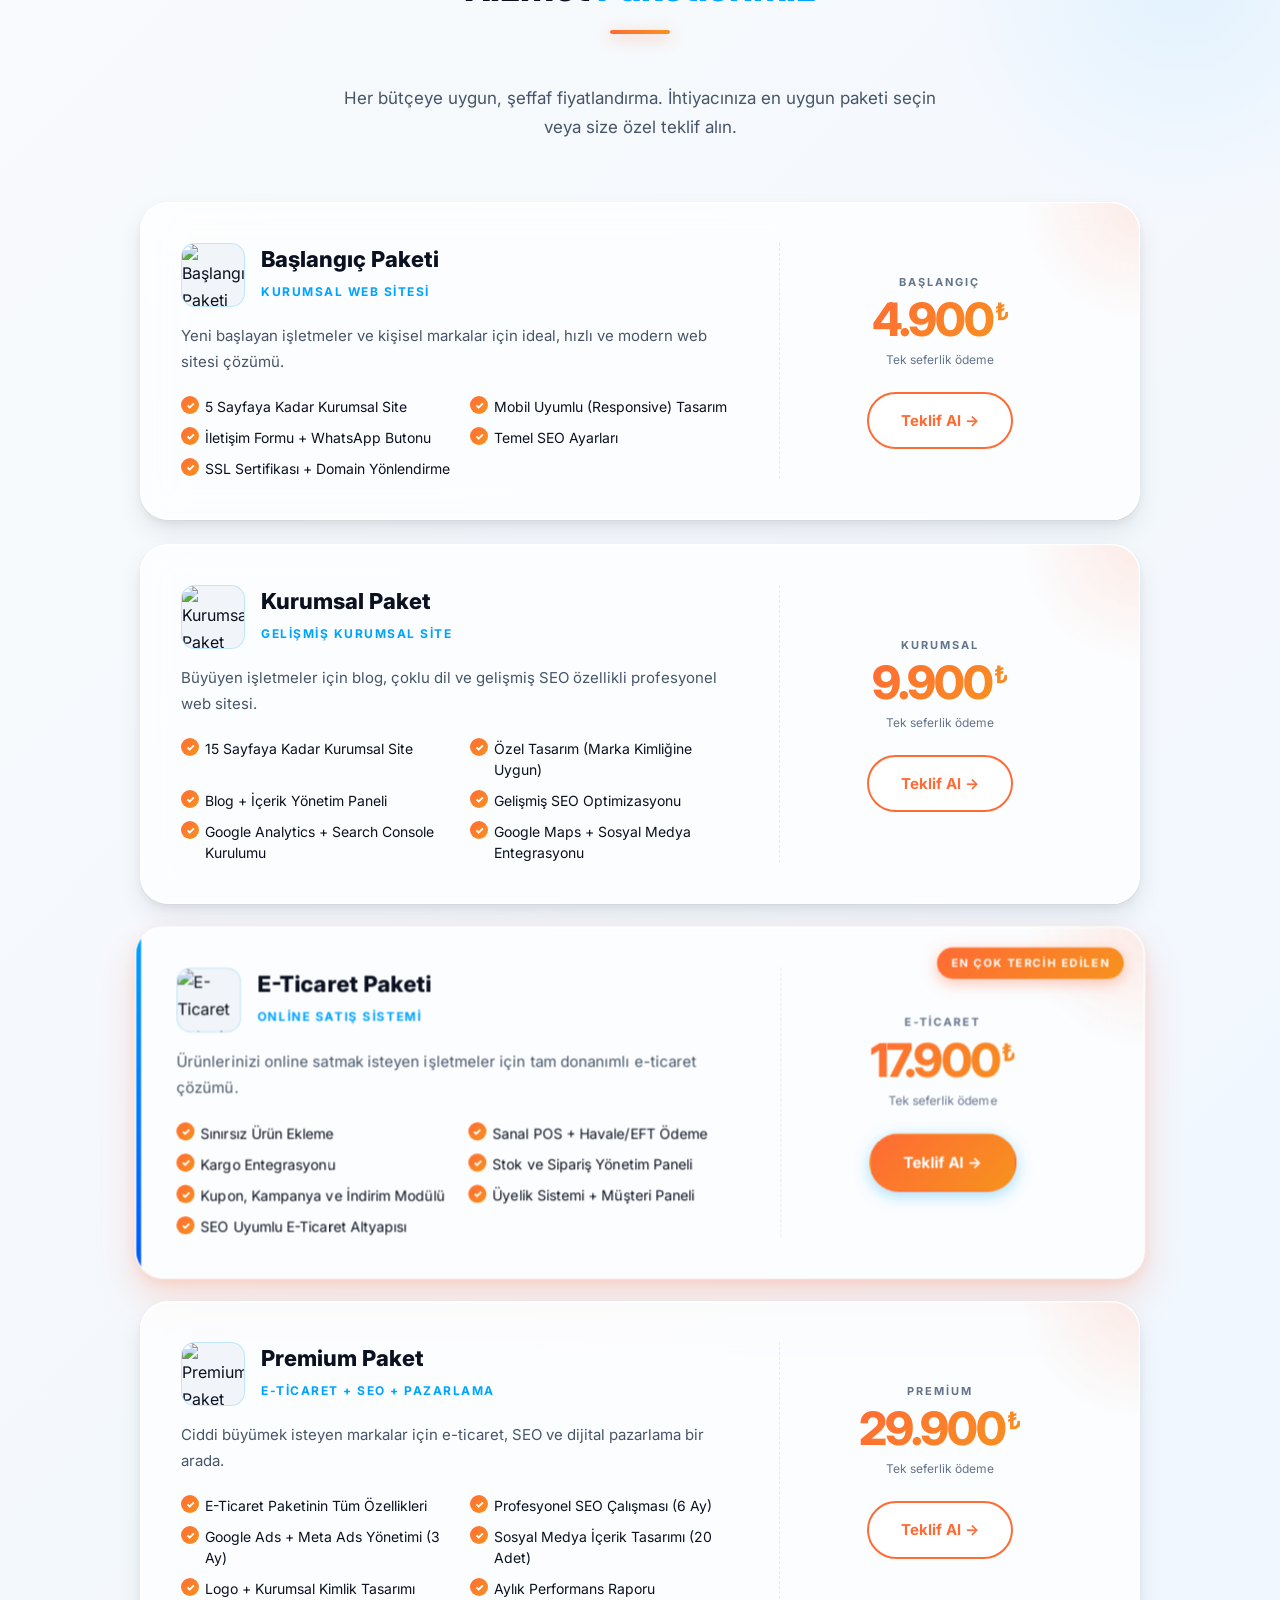
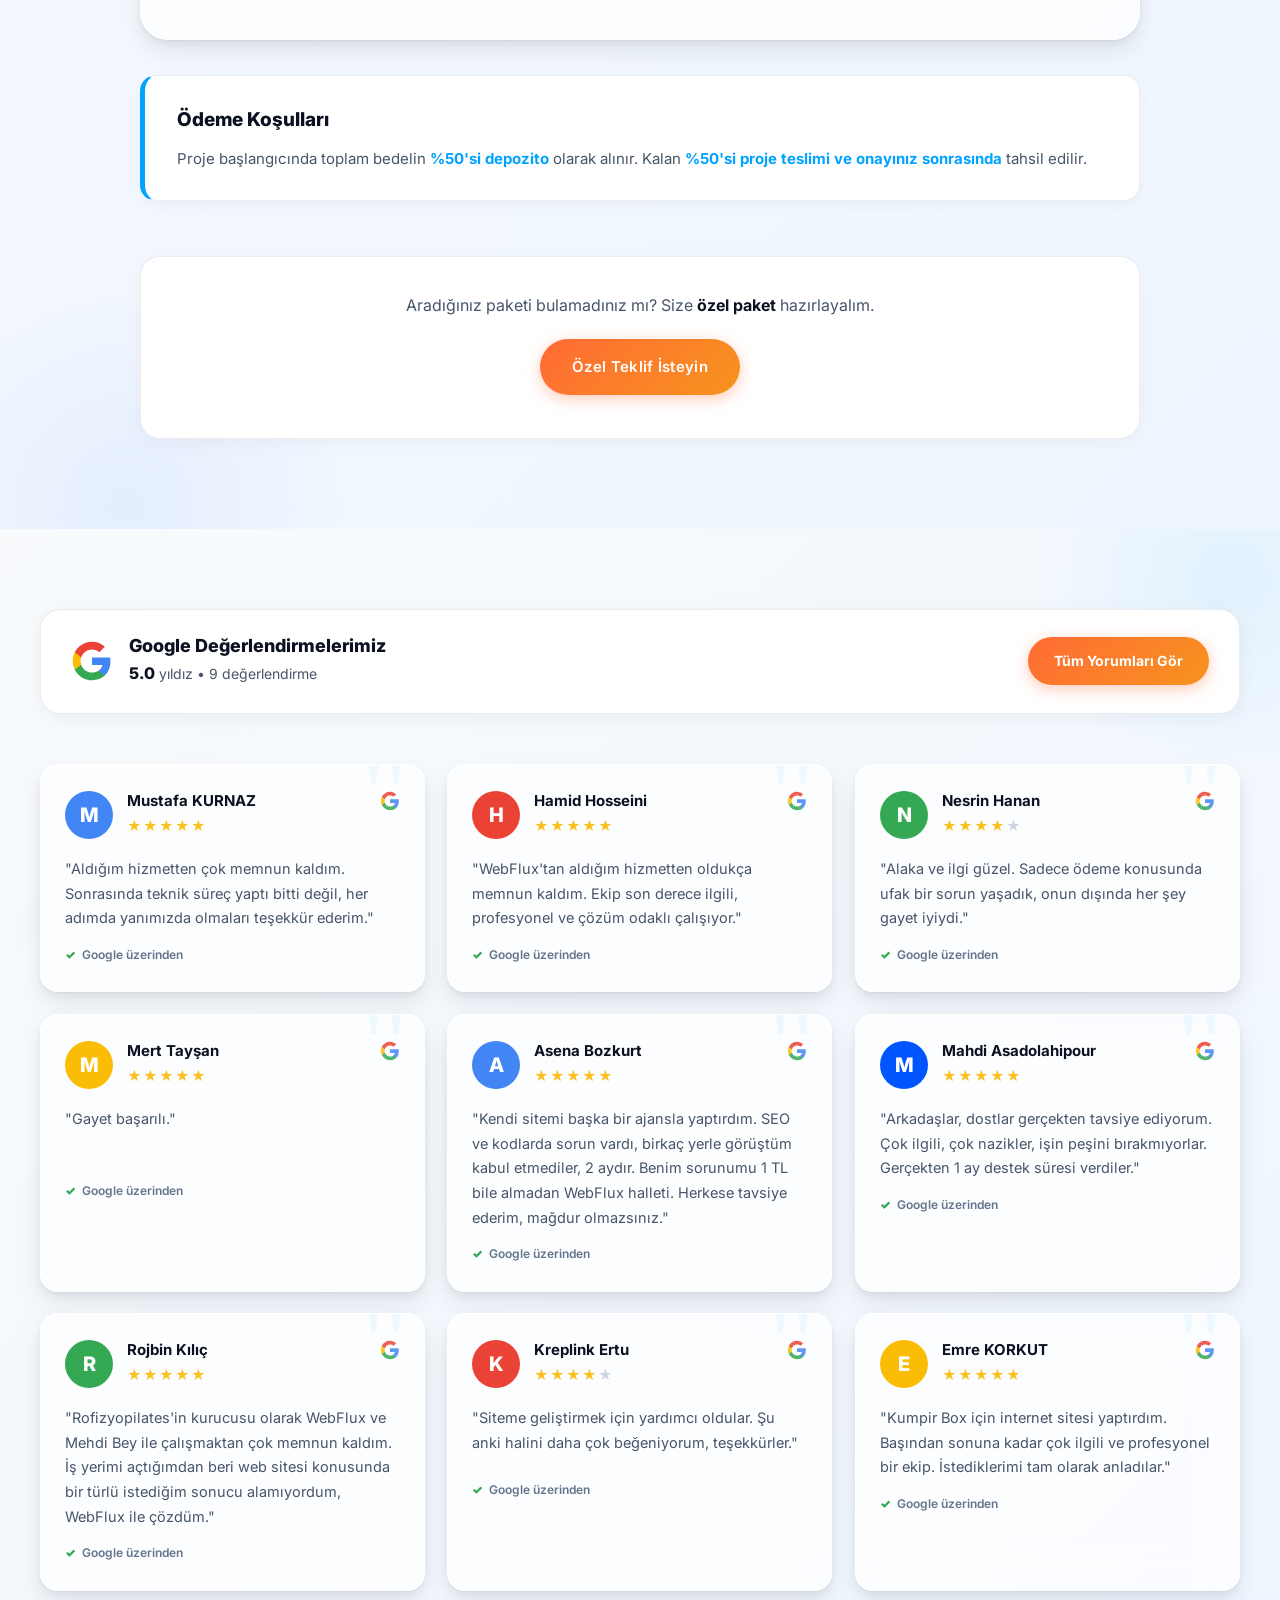
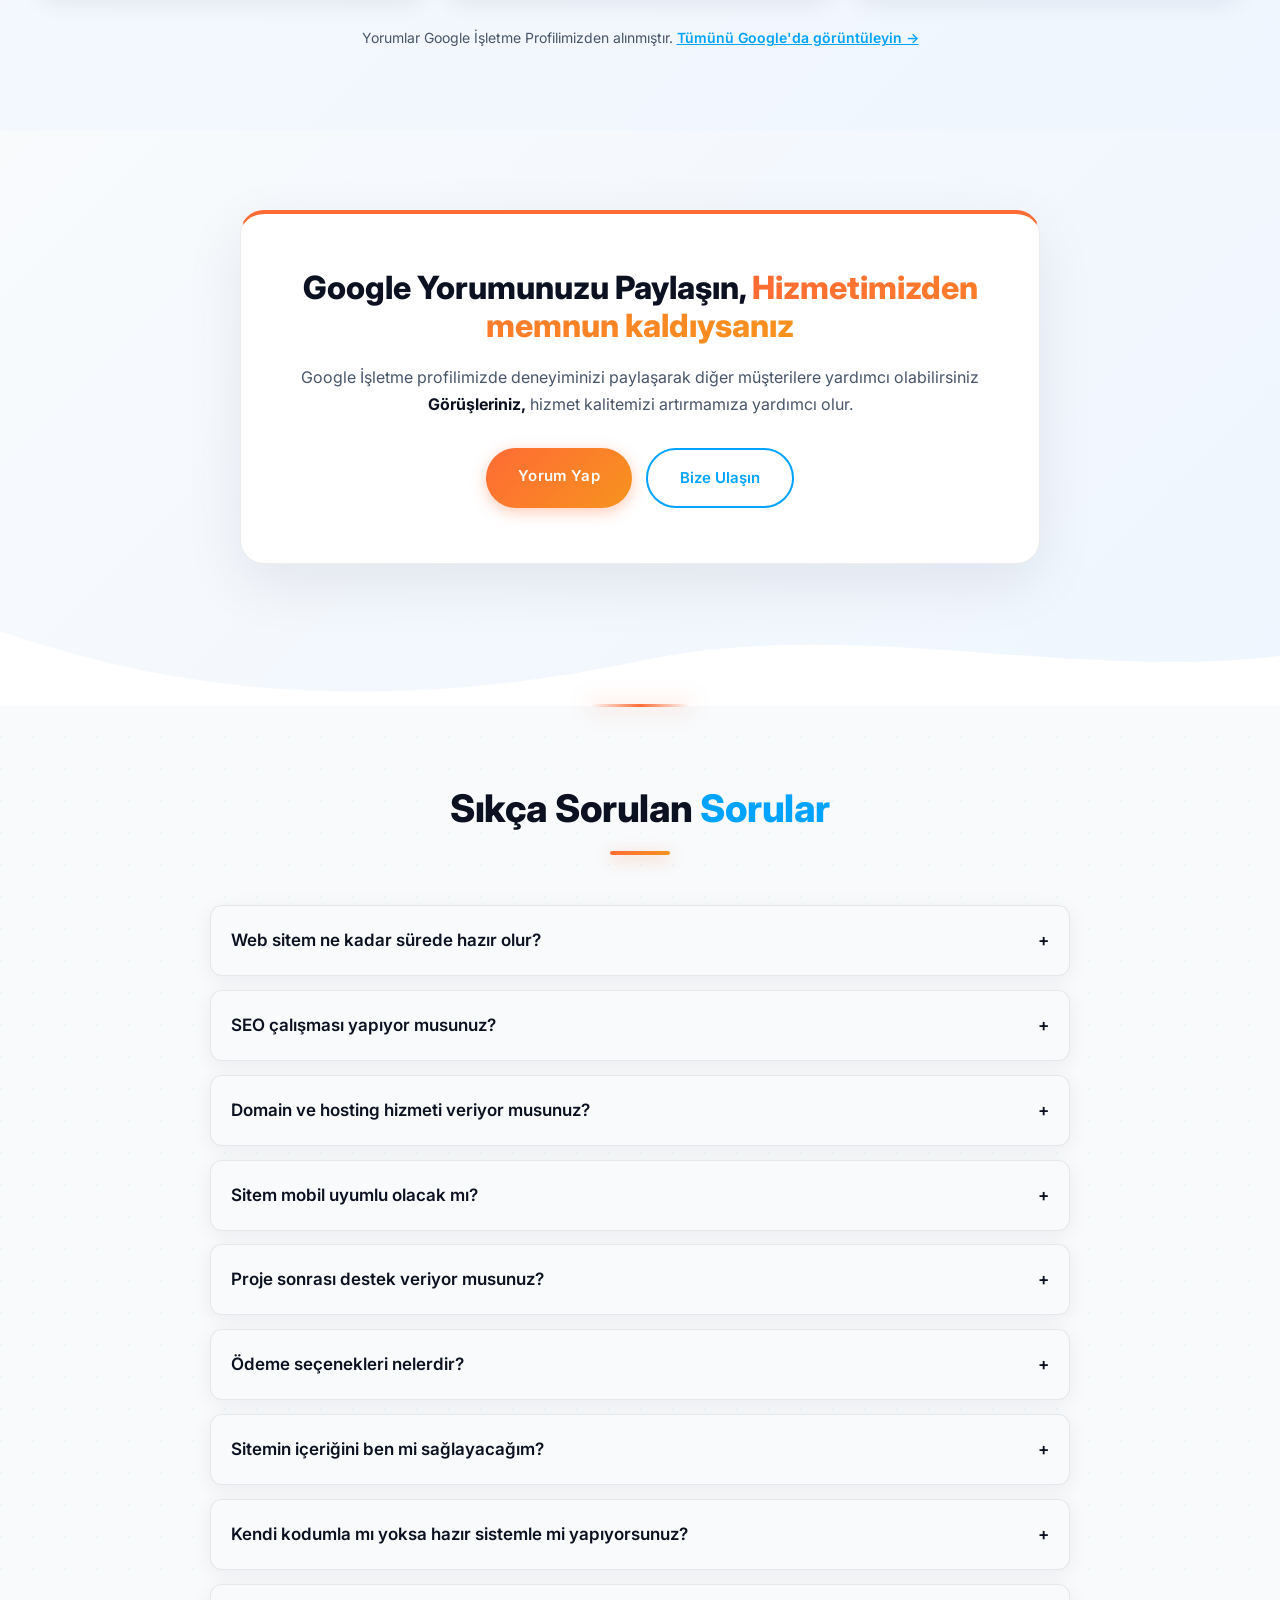
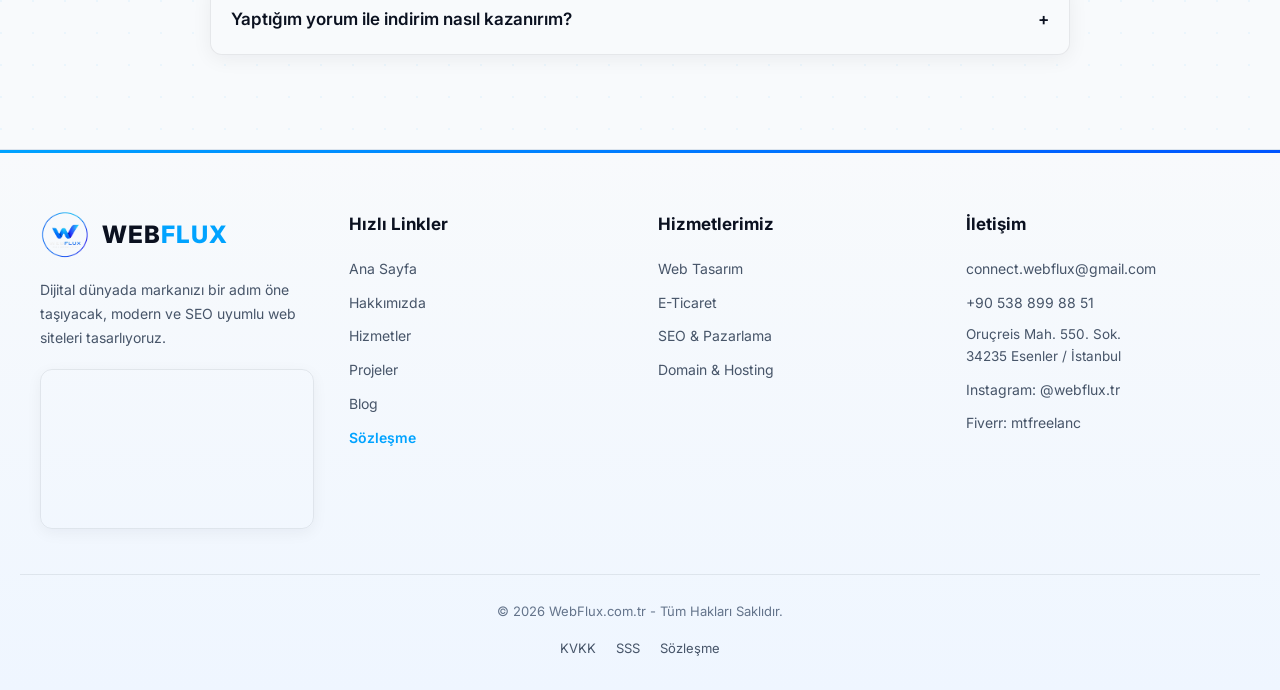
==== commit 5403f437: "a" ====
--- a/index.html
+++ b/index.html
@@ -416,10 +416,10 @@
 
 <section class="review-promo-section">
 <div class="review-promo-inner">
-<h2>Google Yorumunuzu Bırakın, <span>%20 İndirim Kazanın</span></h2>
-<p>Google İşletme Hesabımıza yorum bırakan tüm müşterilerimize, bir sonraki hizmet alımında <strong>%20 indirim</strong> uyguluyoruz. Yorumunuz bizim için çok değerli.</p>
+<h2>Google Yorumunuzu Paylaşın, <span>Hizmetimizden memnun kaldıysanız</span></h2>
+<p>Google İşletme profilimizde deneyiminizi paylaşarak diğer müşterilere yardımcı olabilirsiniz <strong> Görüşleriniz,</strong> hizmet kalitemizi artırmamıza yardımcı olur.</p>
 <div class="review-promo-actions">
-<a href="https://maps.app.goo.gl/6JabUCqMxFGYKUxq5" target="_blank" rel="noopener" class="btn-primary">Yorum Yap & Kazan</a>
+<a href="https://maps.app.goo.gl/6JabUCqMxFGYKUxq5" target="_blank" rel="noopener" class="btn-primary">Yorum Yap</a>
 <a href="iletisim.html" class="btn-secondary">Bize Ulaşın</a>
 </div>
 </div>
--- a/style.css
+++ b/style.css
@@ -2172,4 +2172,4 @@
 
 .kvkk-checkbox-group a:hover {
     color: #fff;
-}+}
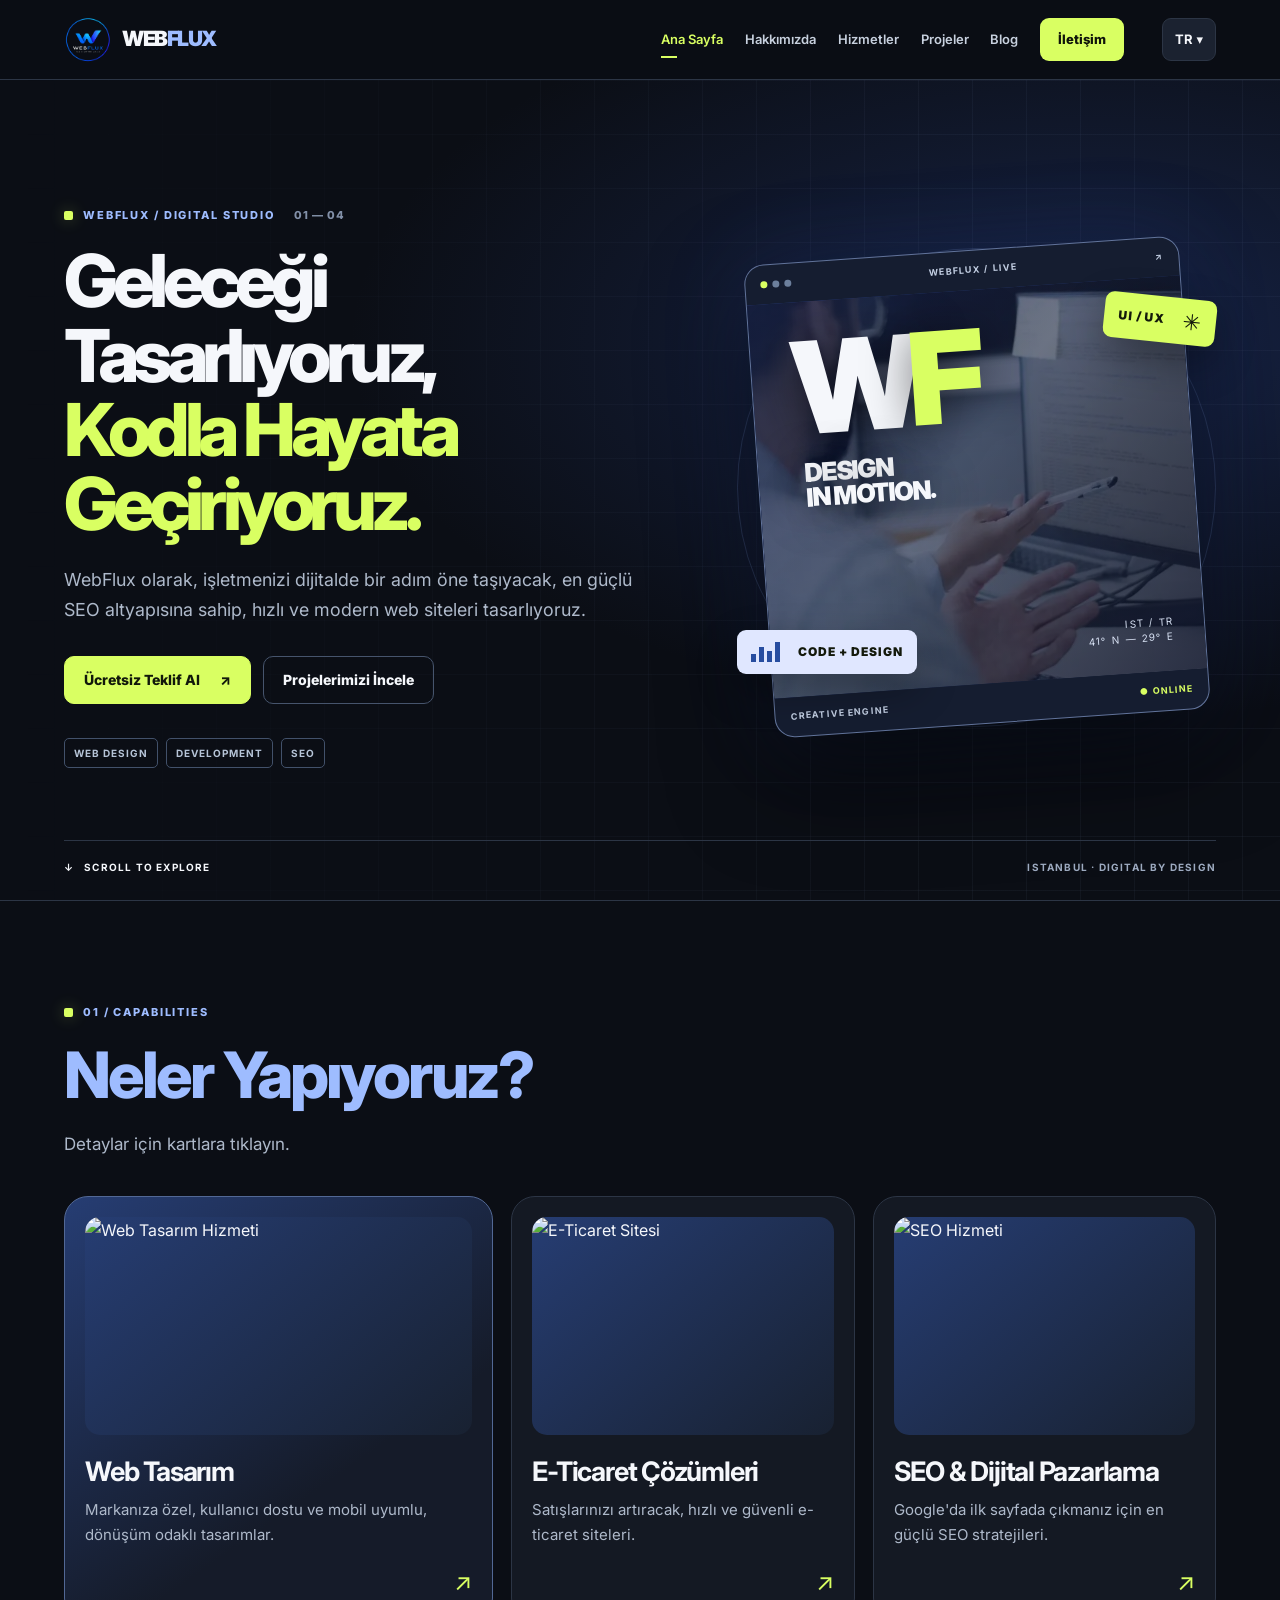
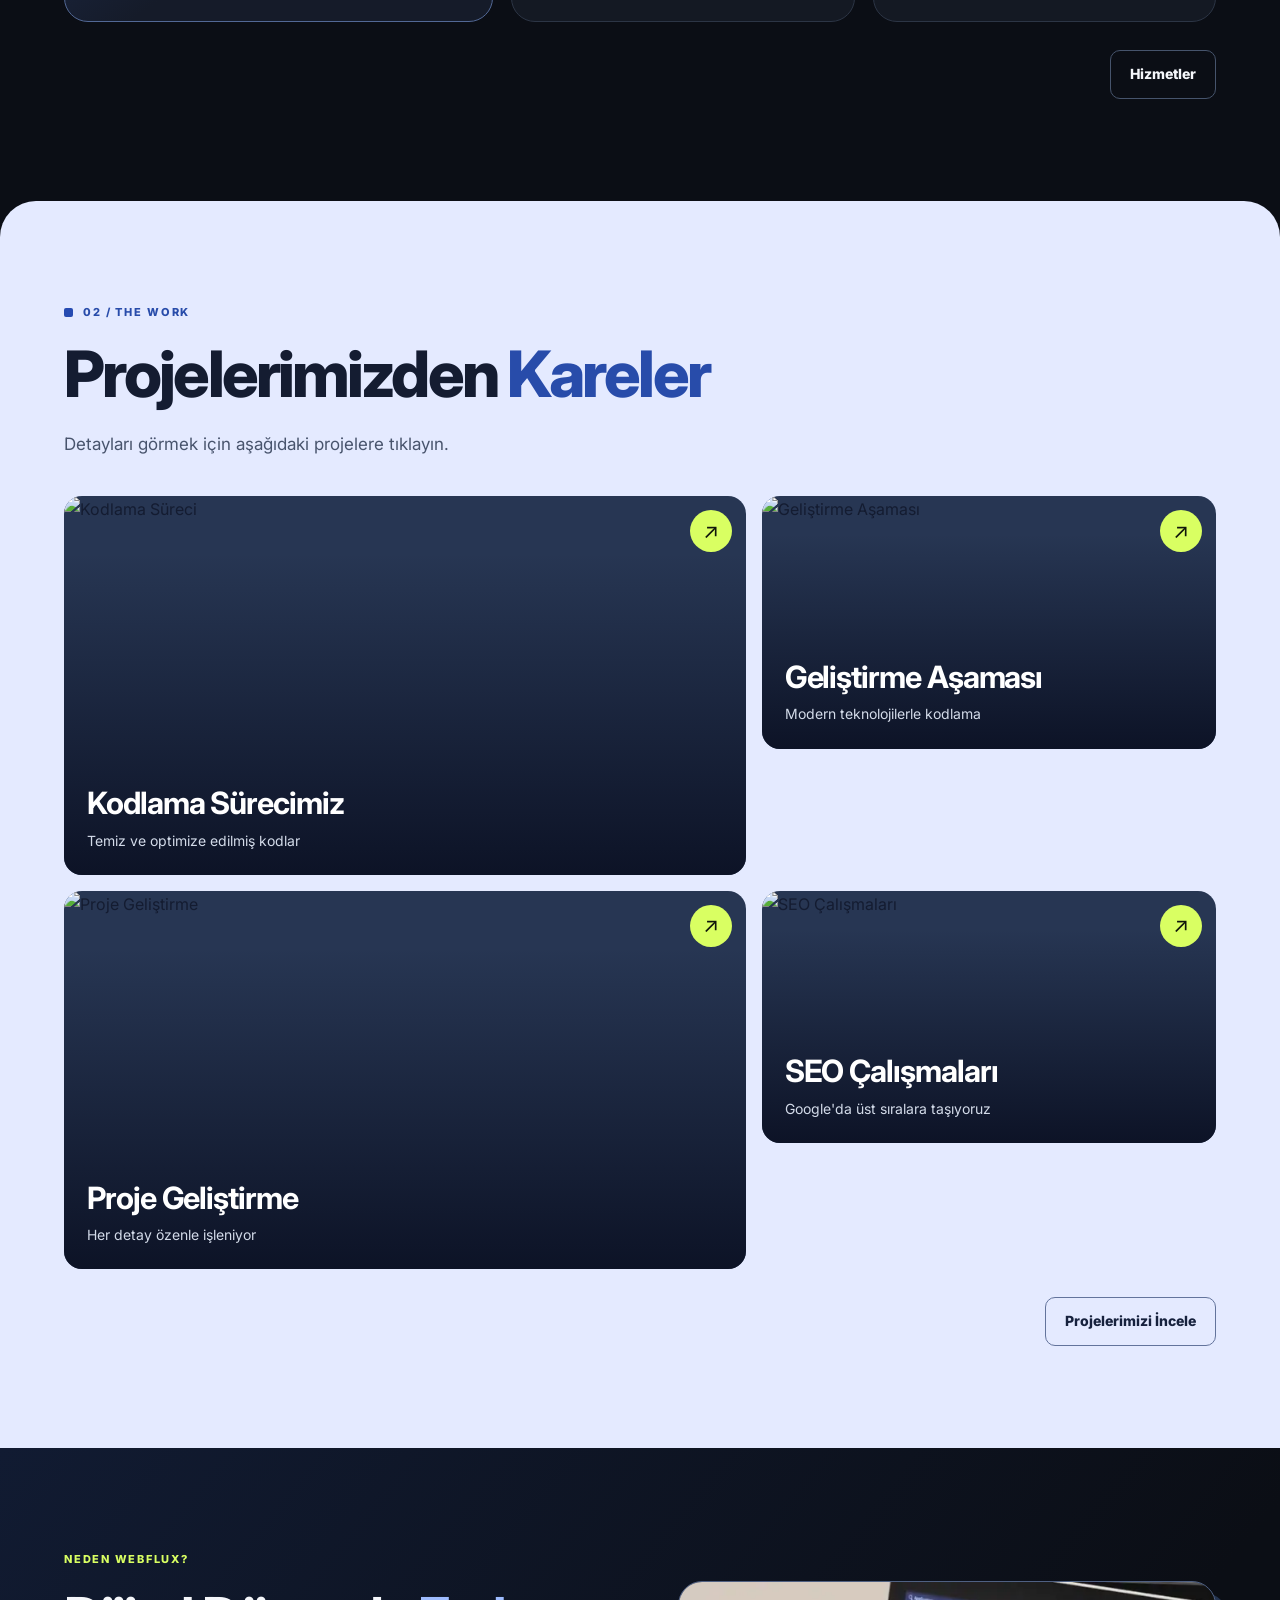
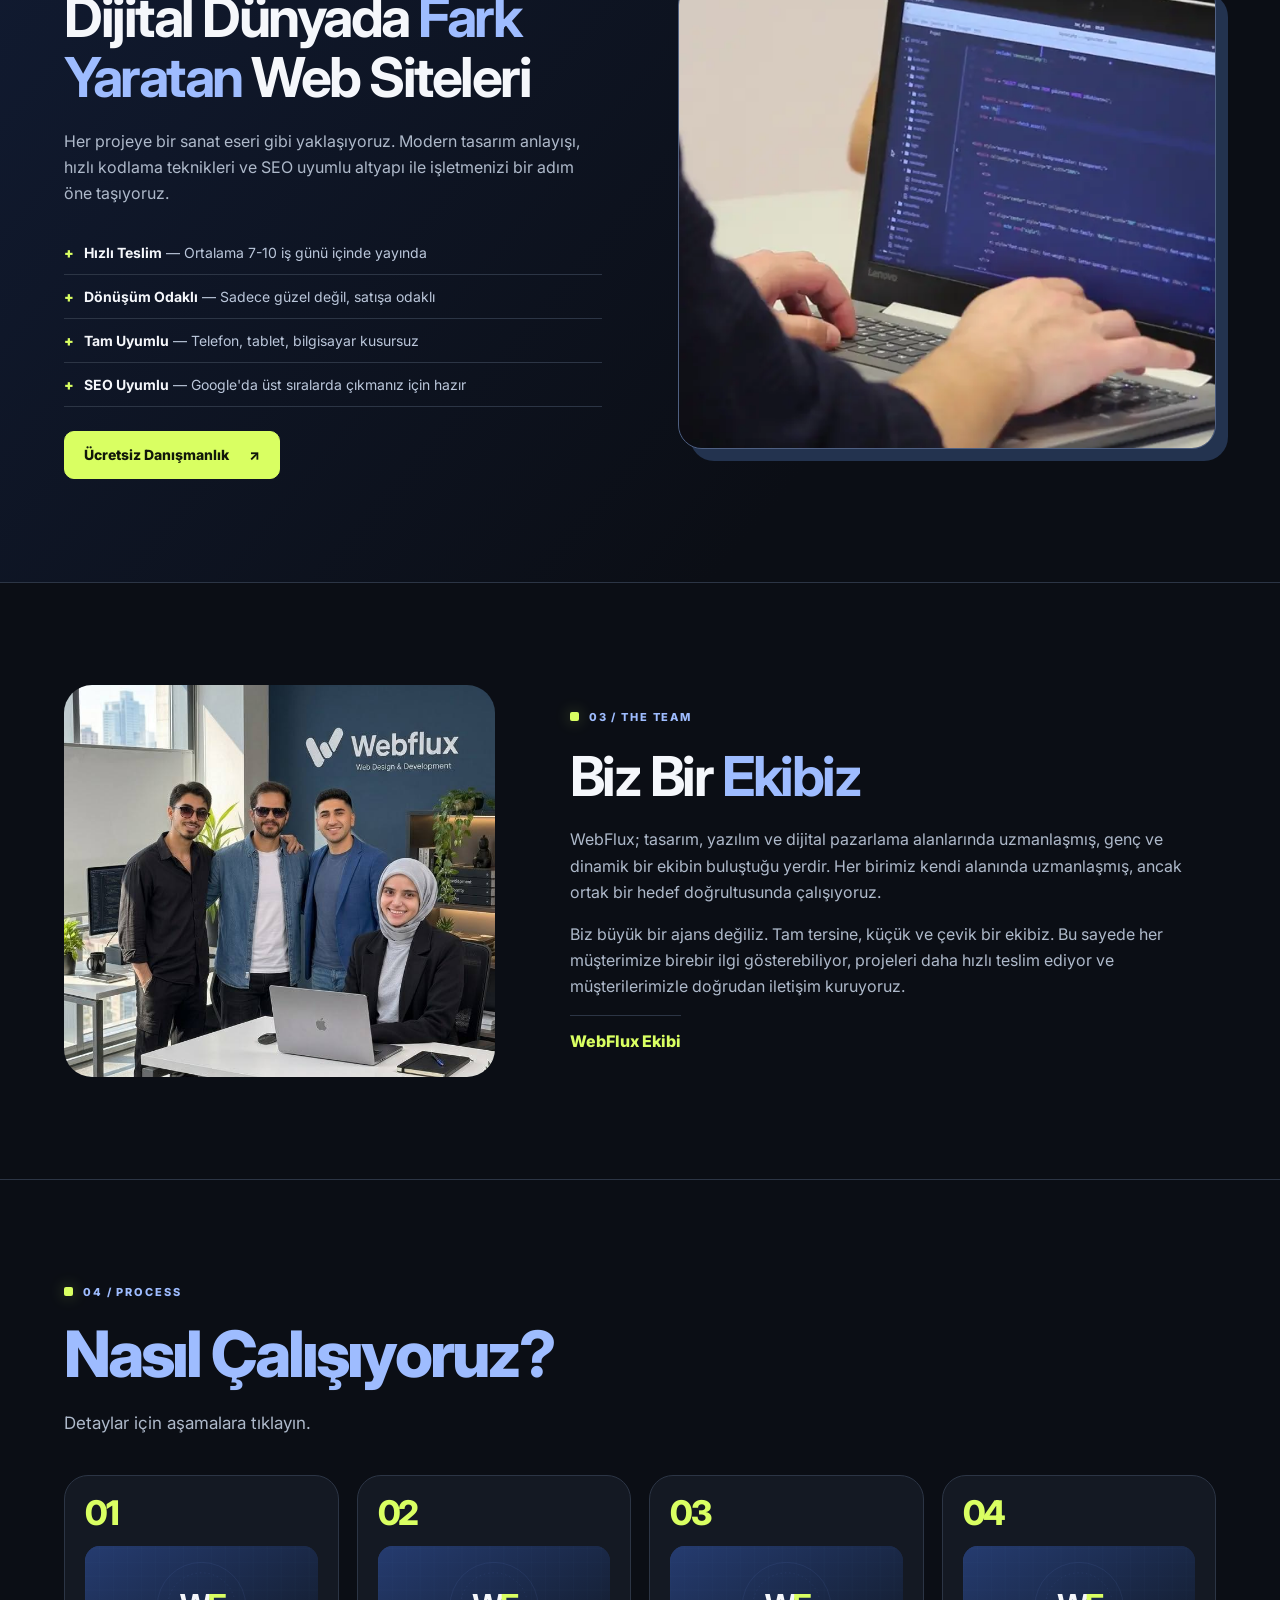
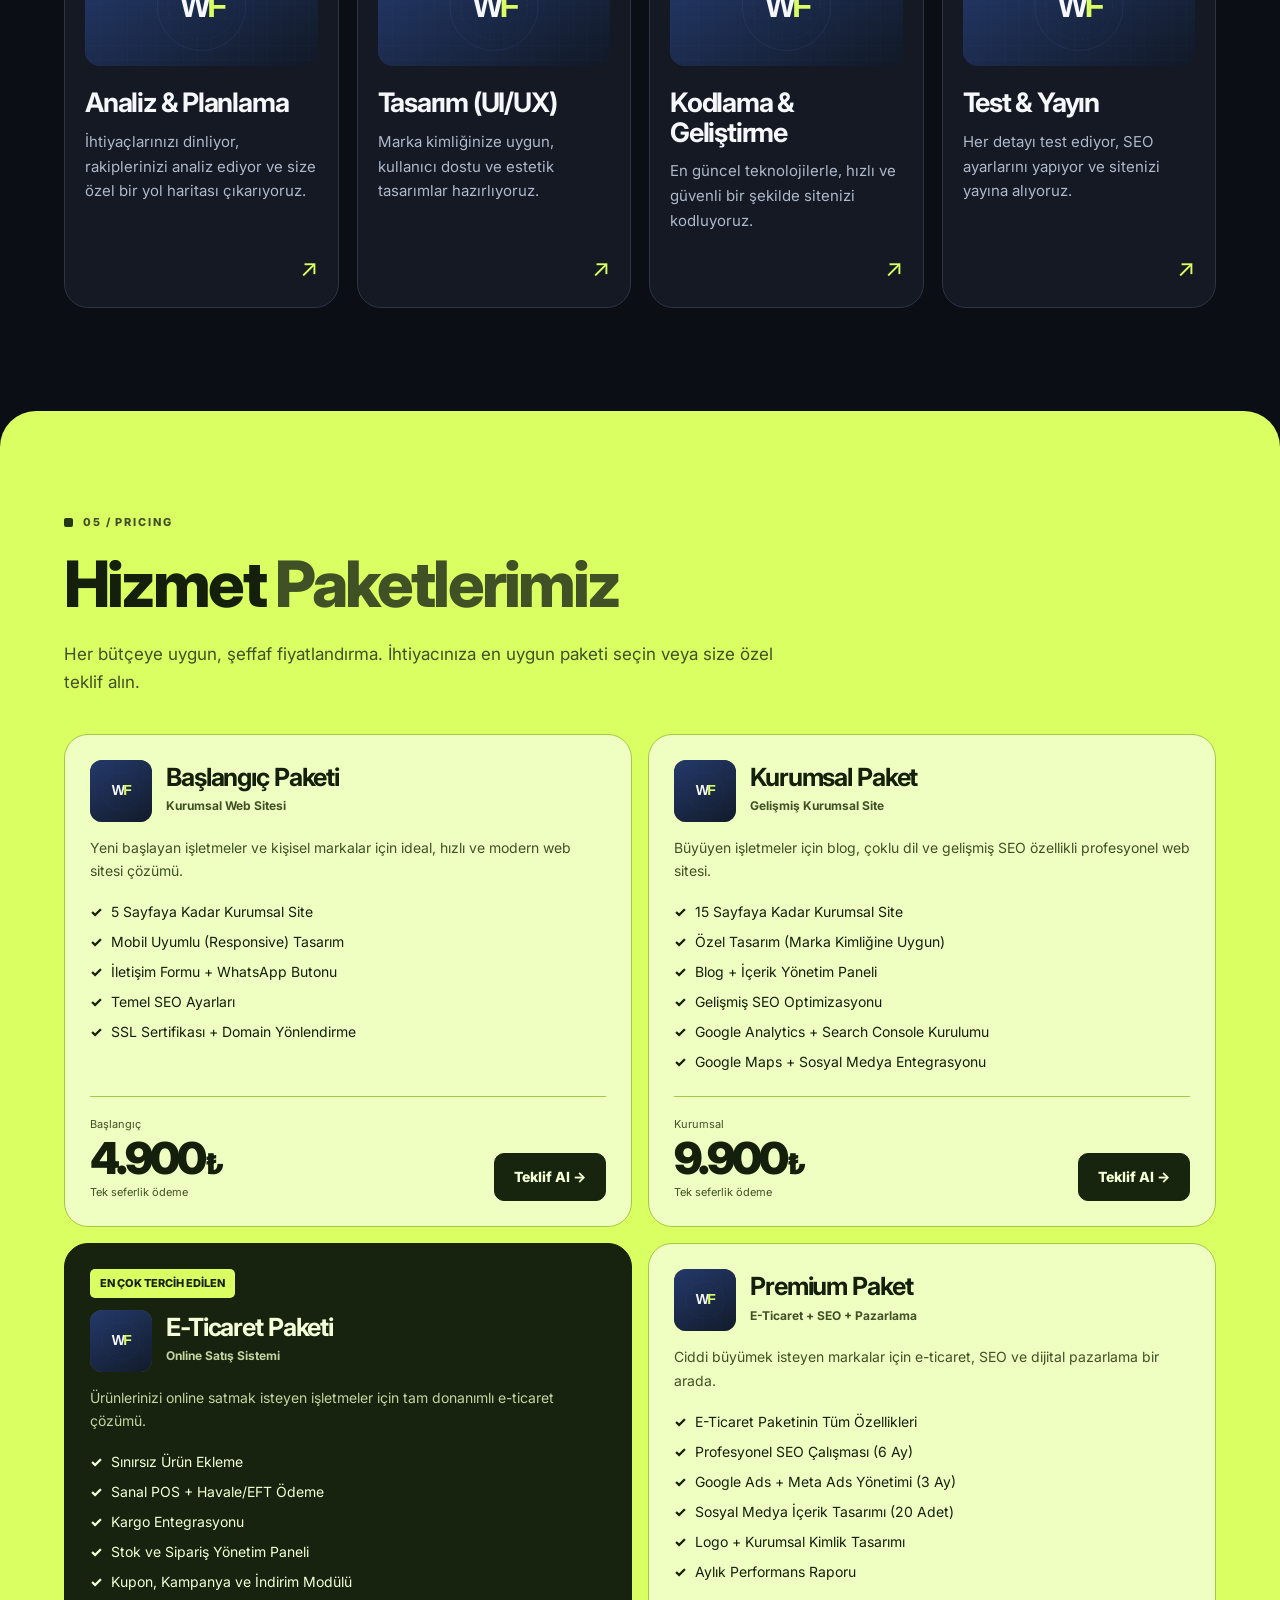
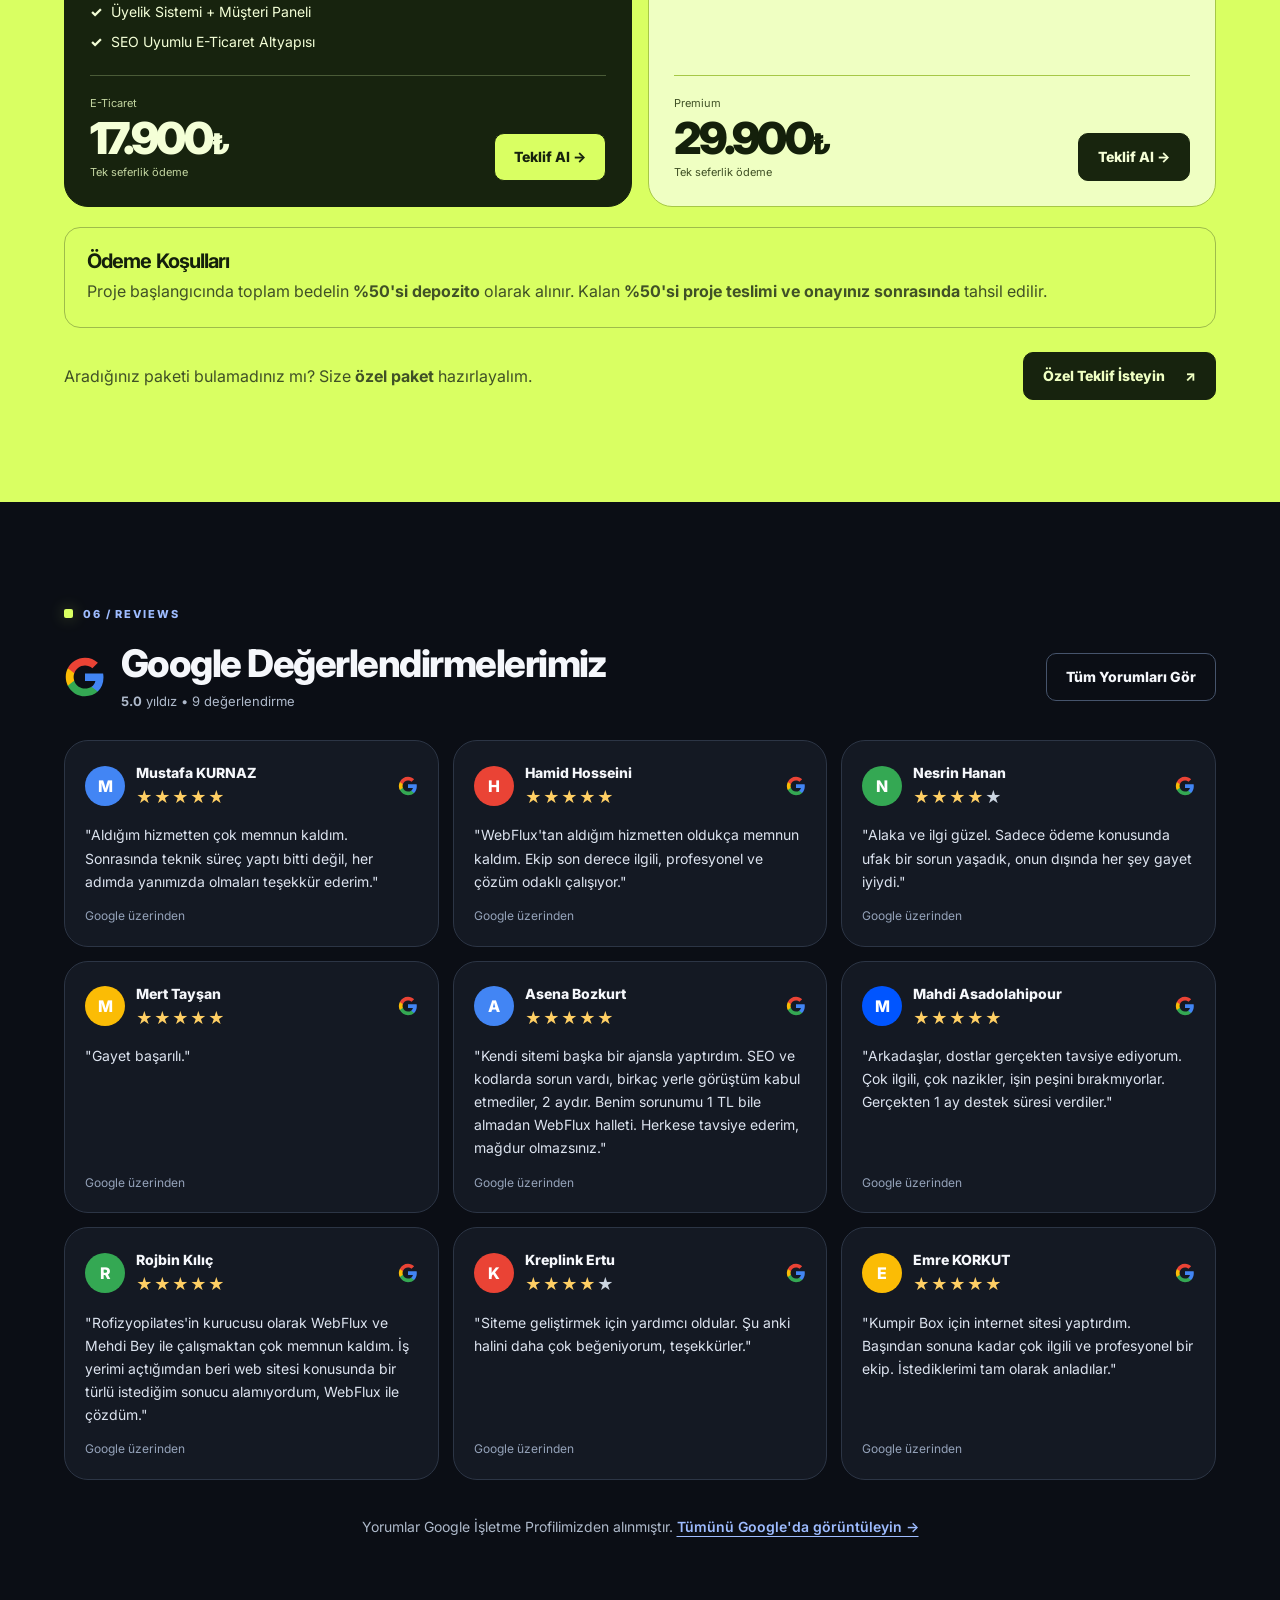
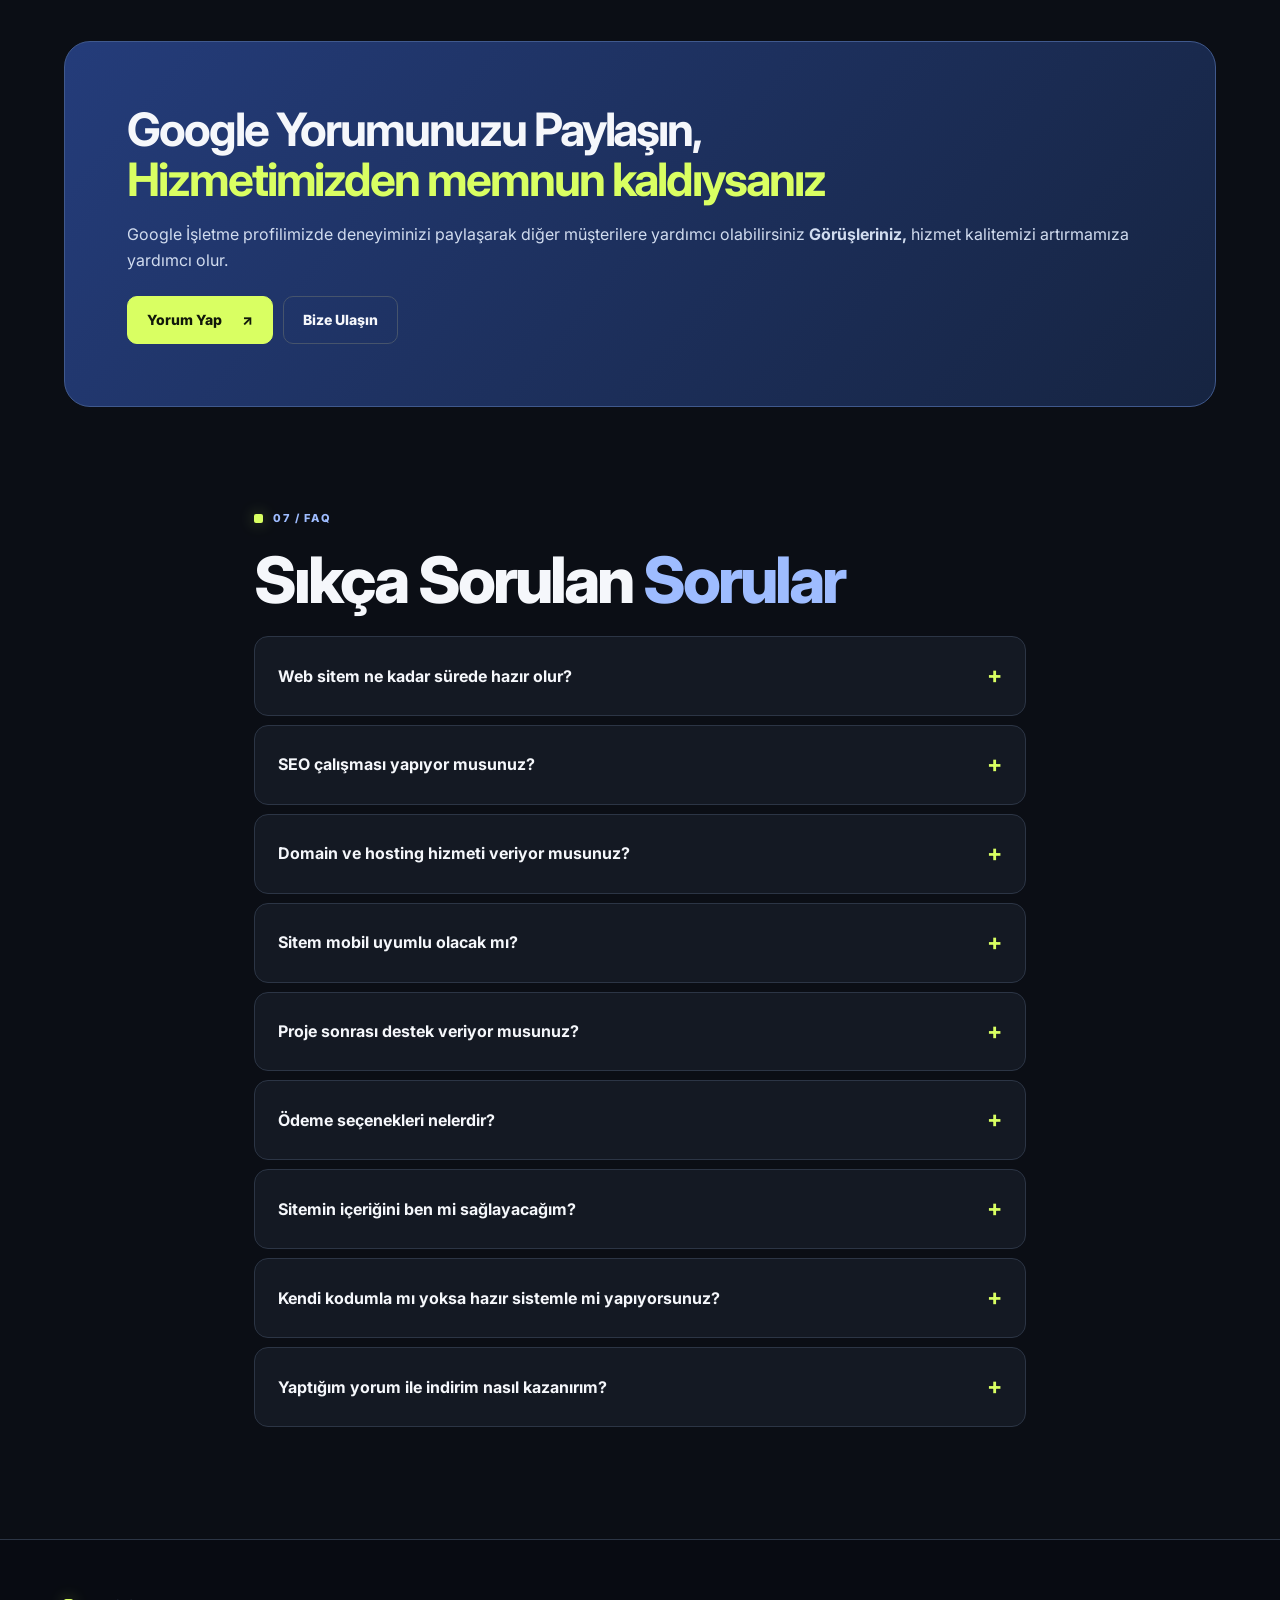
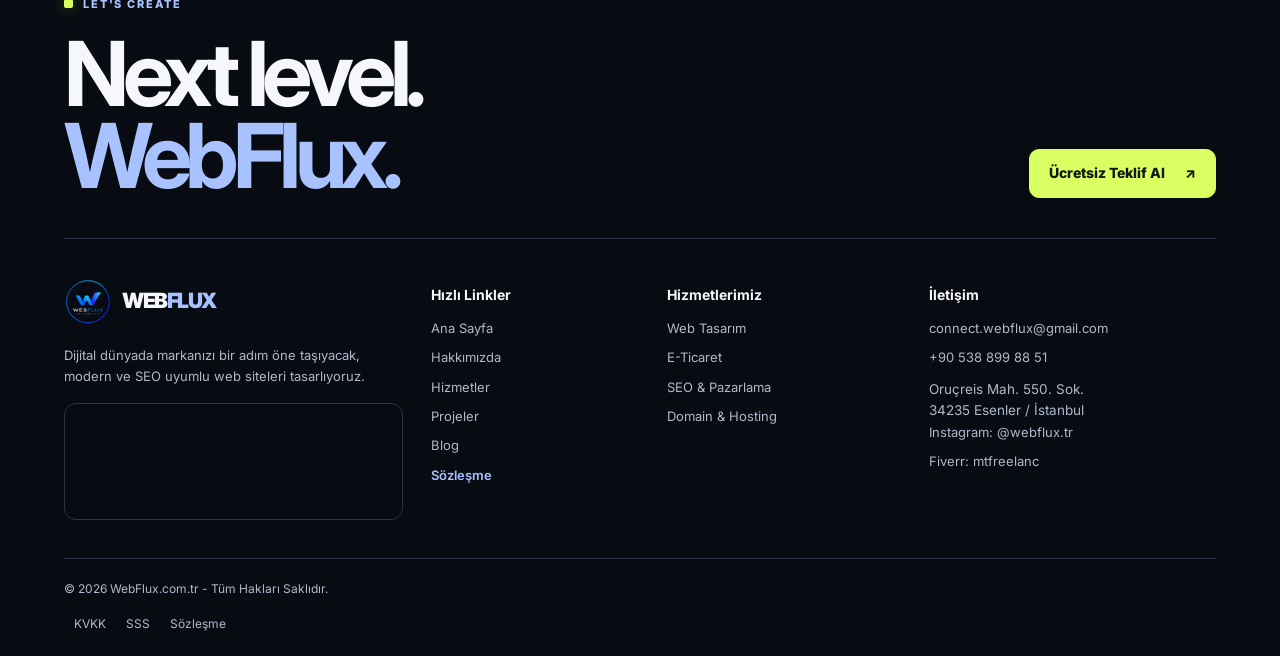
==== commit 64439588: "a" ====
--- a/index.html
+++ b/index.html
@@ -1,478 +1,443 @@
-<!DOCTYPE html>
-<html lang="tr" dir="ltr">
-<head>
-<meta charset="UTF-8">
-<meta name="viewport" content="width=device-width,initial-scale=1.0">
-<meta http-equiv="X-UA-Compatible" content="IE=edge">
-<meta name="theme-color" content="#0B1120">
-<title>Web Tasarım & E-Ticaret Sitesi | WebFlux İstanbul</title>
-<meta name="description" content="İstanbul'da web tasarım, e-ticaret sitesi ve SEO hizmeti. 3 yıl deneyim, 18+ proje. Mobil uyumlu, hızlı ve SEO dostu web siteleri. Ücretsiz teklif için tıklayın.">
-<meta name="keywords" content="web tasarım, web tasarım istanbul, site tasarımı, e-ticaret sitesi kurma, kurumsal web tasarım, seo hizmeti, web tasarım firması, site yaptırma, mobil uyumlu site, esenler web tasarım">
-<meta name="robots" content="index,follow,max-image-preview:large">
-<meta name="author" content="WebFlux">
-<meta name="geo.region" content="TR-34">
-<meta name="geo.placename" content="İstanbul, Esenler">
-<meta name="geo.position" content="41.0381;28.8837">
-<meta name="ICBM" content="41.0381, 28.8837">
-<link rel="canonical" href="https://webflux.com.tr/">
-<meta property="og:type" content="website">
-<meta property="og:site_name" content="WebFlux">
-<meta property="og:title" content="Web Tasarım & E-Ticaret Sitesi | WebFlux İstanbul">
-<meta property="og:description" content="İstanbul'da web tasarım, e-ticaret ve SEO hizmeti. 3 yıl deneyim, 18+ proje. Ücretsiz teklif için tıklayın.">
-<meta property="og:url" content="https://webflux.com.tr/">
-<meta property="og:image" content="https://webflux.com.tr/logo.png">
-<meta property="og:locale" content="tr_TR">
-<meta name="twitter:card" content="summary_large_image">
-<meta name="twitter:title" content="Web Tasarım & E-Ticaret | WebFlux">
-<meta name="twitter:description" content="İstanbul'da web tasarım, e-ticaret ve SEO hizmeti.">
-<meta name="twitter:image" content="https://webflux.com.tr/logo.png">
-<link rel="icon" type="image/x-icon" href="favicon.ico">
-<link rel="icon" type="image/png" sizes="32x32" href="favicon-32x32.png">
-<link rel="icon" type="image/png" sizes="16x16" href="favicon-16x16.png">
-<link rel="apple-touch-icon" sizes="180x180" href="apple-touch-icon.png">
-<link rel="manifest" href="site.webmanifest">
-<link rel="preconnect" href="https://fonts.googleapis.com">
-<link rel="preconnect" href="https://fonts.gstatic.com" crossorigin>
-<link rel="stylesheet" href="style.css">
-<link href="https://fonts.googleapis.com/css2?family=Inter:wght@300;400;500;600;700;800&display=swap" rel="stylesheet">
-<script async src="https://www.googletagmanager.com/gtag/js?id=G-5HSKSWRNPC"></script>
-<script>
-window.dataLayer = window.dataLayer || [];
-function gtag(){dataLayer.push(arguments);}
-gtag('js', new Date());
-gtag('config', 'G-5HSKSWRNPC');
-</script>
-<script type="application/ld+json">
-{"@context":"https://schema.org","@type":"LocalBusiness","name":"WebFlux","image":"https://webflux.com.tr/logo.png","logo":"https://webflux.com.tr/logo.png","@id":"https://webflux.com.tr/","url":"https://webflux.com.tr/","telephone":"+90-538-899-88-51","email":"connect.webflux@gmail.com","priceRange":"₺₺","description":"İstanbul'da web tasarım, e-ticaret sitesi ve SEO hizmeti.","address":{"@type":"PostalAddress","streetAddress":"Oruçreis Mah. 550. Sok.","addressLocality":"Esenler","addressRegion":"İstanbul","postalCode":"34235","addressCountry":"TR"},"geo":{"@type":"GeoCoordinates","latitude":41.0381,"longitude":28.8837},"openingHoursSpecification":[{"@type":"OpeningHoursSpecification","dayOfWeek":["Monday","Tuesday","Wednesday","Thursday","Friday","Saturday"],"opens":"09:00","closes":"18:00"}],"sameAs":["https://www.instagram.com/webflux.tr","https://www.fiverr.com/mtfreelanc","https://maps.app.goo.gl/6JabUCqMxFGYKUxq5"],"aggregateRating":{"@type":"AggregateRating","ratingValue":"5.0","reviewCount":"9","bestRating":"5","worstRating":"1"},"areaServed":{"@type":"City","name":"İstanbul"}}
-</script>
-<script type="application/ld+json">
-{"@context":"https://schema.org","@type":"FAQPage","mainEntity":[{"@type":"Question","name":"Web sitem ne kadar sürede hazır olur?","acceptedAnswer":{"@type":"Answer","text":"Kurumsal web sitesi projeleri ortalama 7-10 iş günü, e-ticaret projeleri ise 15-20 iş günü içerisinde teslim edilir."}},{"@type":"Question","name":"SEO çalışması yapıyor musunuz?","acceptedAnswer":{"@type":"Answer","text":"Evet, tüm projelerimiz SEO uyumlu olarak kodlanır. Google Analytics ve Search Console kurulumu ücretsiz yapılır."}},{"@type":"Question","name":"Domain ve hosting hizmeti veriyor musunuz?","acceptedAnswer":{"@type":"Answer","text":"Evet, .com, .tr, .net gibi tüm alan adları ve hızlı SSD hosting çözümleri sunuyoruz. İlk yıl domain ve hosting hediyemizdir."}},{"@type":"Question","name":"Sitem mobil uyumlu olacak mı?","acceptedAnswer":{"@type":"Answer","text":"Kesinlikle. Tüm projelerimiz her cihazda hızlı ve sorunsuz çalışacak şekilde responsive tasarlanır."}},{"@type":"Question","name":"Proje sonrası destek veriyor musunuz?","acceptedAnswer":{"@type":"Answer","text":"Evet, teslimattan sonra 1 ay boyunca ücretsiz teknik destek sağlıyoruz."}},{"@type":"Question","name":"Ödeme seçenekleri nelerdir?","acceptedAnswer":{"@type":"Answer","text":"Proje başlangıcında %50, teslimatta %50 olacak şekilde ödeme planı sunuyoruz."}},{"@type":"Question","name":"Web tasarım fiyatları ne kadar?","acceptedAnswer":{"@type":"Answer","text":"Kurumsal web tasarım paketlerimiz 4.900 TL'den başlamaktadır. E-ticaret paketlerimiz 17.900 TL'den başlar."}}]}
-</script>
-<script type="application/ld+json">
-{"@context":"https://schema.org","@type":"WebSite","name":"WebFlux","url":"https://webflux.com.tr/","potentialAction":{"@type":"SearchAction","target":"https://webflux.com.tr/?s={search_term_string}","query-input":"required name=search_term_string"}}
-</script>
-</head>
-<body>
-<header>
-<a href="index.html" class="logo-container"><img src="logo.png" alt="WebFlux Logo"><div class="logo-text">WEB<span>FLUX</span></div></a>
-<button class="menu-toggle">☰</button>
-<nav>
-<a href="index.html" class="active" data-i18n="nav_home">Ana Sayfa</a>
-<a href="hakkimizda.html" data-i18n="nav_about">Hakkımızda</a>
-<a href="hizmetler.html" data-i18n="nav_services">Hizmetler</a>
-<a href="projeler.html" data-i18n="nav_projects">Projeler</a>
-<a href="blog.html" data-i18n="nav_blog">Blog</a>
-<a href="iletisim.html" data-i18n="nav_contact">İletişim</a>
-</nav>
-<div class="lang-selector"><button class="lang-btn" id="langToggle"><span id="currentLangLabel">TR</span> ▾</button><div class="lang-dropdown" id="langDropdown">
-<button class="lang-option" data-lang="tr">🇹🇷 Türkçe</button>
-<button class="lang-option" data-lang="en">🇬🇧 English</button>
-<button class="lang-option" data-lang="fa">🇮🇷 فارسی</button>
-<button class="lang-option" data-lang="ar">🇸🇦 العربية</button>
-<button class="lang-option" data-lang="ru">🇷🇺 Русский</button>
-</div></div>
-</header>   
-<section class="hero">
-    <video class="hero-video" autoplay muted loop playsinline>
-        <source src="hero-video.mp4" type="video/mp4">
-    </video>
-    <div class="hero-overlay"></div>
-    <div class="hero-content">
-        <h1><span class="hero-line">Geleceği Tasarlıyoruz,</span><br><span class="hero-line">Kodla Hayata Geçiriyoruz.</span></h1>
-        <p data-i18n="hero_desc">WebFlux olarak, işletmenizi dijitalde bir adım öne taşıyacak, en güçlü SEO altyapısına sahip, hızlı ve modern web siteleri tasarlıyoruz.</p>
-        <div class="hero-buttons">
-            <a href="iletisim.html" class="btn-primary" data-i18n="btn_free_quote">Ücretsiz Teklif Al</a>
-            <a href="projeler.html" class="btn-secondary" data-i18n="btn_view_projects">Projelerimizi İncele</a>
-        </div>
-    </div>
-</section>
-
-<section class="feature-section">
-<div class="feature-wrapper">
-<div class="feature-text">
-<div class="feature-label">NEDEN WEBFLUX?</div>
-<h2>Dijital Dünyada <span>Fark Yaratan</span> Web Siteleri</h2>
-<p>Her projeye bir sanat eseri gibi yaklaşıyoruz. Modern tasarım anlayışı, hızlı kodlama teknikleri ve SEO uyumlu altyapı ile işletmenizi bir adım öne taşıyoruz.</p>
-<ul class="feature-list">
-<li><strong>Hızlı Teslim</strong> — Ortalama 7-10 iş günü içinde yayında</li>
-<li><strong>Dönüşüm Odaklı</strong> — Sadece güzel değil, satışa odaklı</li>
-<li><strong>Tam Uyumlu</strong> — Telefon, tablet, bilgisayar kusursuz</li>
-<li><strong>SEO Uyumlu</strong> — Google'da üst sıralarda çıkmanız için hazır</li>
-</ul>
-<a href="iletisim.html" class="btn-primary">Ücretsiz Danışmanlık</a>
-</div>
-<div class="feature-video-wrapper">
-<video src="about-video.mp4" autoplay muted loop playsinline></video>
-</div>
-</div>
-</section>
-
-<section class="section-container">
-<h2 class="section-title"><span data-i18n="services_title1">Neler</span> <span data-i18n="services_title2">Yapıyoruz?</span></h2>
-<p style="text-align:center;color:var(--text-muted);max-width:700px;margin:-30px auto 40px">Detaylar için kartlara tıklayın.</p>
-<div class="grid-3">
-
-<div class="card-3d" data-info-title="Web Tasarım" data-info-img="https://images.unsplash.com/photo-1547658719-da2b51169166?q=80&w=1200&auto=format&fit=crop" data-info-desc="<h3>Kurumsal Web Tasarım Hizmetimiz</h3><p>WebFlux olarak, markanıza özel, tamamen size özgü kurumsal web siteleri tasarlıyoruz. Her projeye özgün tasarım anlayışıyla yaklaşıyor, sizin sektörünüze ve hedef kitlenize en uygun çözümü sunuyoruz.</p><h3>Neler Dahil?</h3><ul><li>Özel tasarım (şablon değil)</li><li>Mobil uyumlu (responsive) yapı</li><li>SEO uyumlu kodlama</li><li>Hızlı yükleme süreleri</li><li>İletişim formları ve harita entegrasyonu</li><li>Google Analytics + Search Console kurulumu</li><li>SSL sertifikası</li></ul><h3>Teslim Süresi</h3><p>Ortalama 7-10 iş günü içerisinde projeniz yayında olur.</p><h3>Fiyat</h3><p>Kurumsal web tasarım paketlerimiz 4.900 TL'den başlamaktadır.</p>">
-<div class="card-image"><img src="https://images.unsplash.com/photo-1547658719-da2b51169166?q=80&w=600&auto=format&fit=crop" alt="Web Tasarım Hizmeti"></div>
-<h3 data-i18n="services_web_title">Web Tasarım</h3>
-<p data-i18n="services_web_desc">Markanıza özel, kullanıcı dostu ve mobil uyumlu, dönüşüm odaklı tasarımlar.</p>
-</div>
-
-<div class="card-3d" data-info-title="E-Ticaret Çözümleri" data-info-img="https://images.unsplash.com/photo-1556742049-0cfed4f6a45d?q=80&w=1200&auto=format&fit=crop" data-info-desc="<h3>E-Ticaret Sitesi Kurulumu</h3><p>WooCommerce, Shopify, Ticimax veya özel yazılım ile online satış sisteminizi kuruyoruz.</p><h3>Neler Dahil?</h3><ul><li>Sınırsız ürün ekleme</li><li>Sanal POS + Havale/EFT entegrasyonu</li><li>Kargo firmaları entegrasyonu</li><li>Stok ve sipariş yönetim paneli</li><li>Kupon, kampanya, indirim modülü</li><li>Üyelik sistemi ve müşteri paneli</li><li>Mobil uyumlu tasarım</li></ul><h3>Fiyat</h3><p>E-ticaret paketlerimiz 17.900 TL'den başlamaktadır.</p>">
-<div class="card-image"><img src="https://images.unsplash.com/photo-1556742049-0cfed4f6a45d?q=80&w=600&auto=format&fit=crop" alt="E-Ticaret Sitesi"></div>
-<h3 data-i18n="services_eco_title">E-Ticaret Çözümleri</h3>
-<p data-i18n="services_eco_desc">Satışlarınızı artıracak, hızlı ve güvenli e-ticaret siteleri.</p>
-</div>
-
-<div class="card-3d" data-info-title="SEO Hizmetleri" data-info-img="https://images.unsplash.com/photo-1562577309-4932fdd64cd1?q=80&w=1200&auto=format&fit=crop" data-info-desc="<h3>SEO ve Dijital Pazarlama</h3><p>Google'da üst sıralara çıkmanız için teknik SEO, içerik SEO, backlink ve yerel SEO çalışmaları yapıyoruz.</p><h3>Neler Dahil?</h3><ul><li>Anahtar kelime analizi</li><li>Teknik SEO (site hızı, mobil uyum, SSL)</li><li>İçerik optimizasyonu</li><li>Backlink kazanımı</li><li>Yerel SEO (Google İşletme Profili)</li><li>Aylık raporlama</li></ul><h3>Süre</h3><p>SEO sonuçları 3-6 ay içinde görülmeye başlar.</p>">
-<div class="card-image"><img src="https://images.unsplash.com/photo-1562577309-4932fdd64cd1?q=80&w=600&auto=format&fit=crop" alt="SEO Hizmeti"></div>
-<h3 data-i18n="services_seo_title">SEO & Dijital Pazarlama</h3>
-<p data-i18n="services_seo_desc">Google'da ilk sayfada çıkmanız için en güçlü SEO stratejileri.</p>
-</div>
-
-</div>
-</section>
-
-<section class="manager-section">
-<div class="manager-img-wrapper"><img src="founder.jpg" alt="WebFlux Kurucusu"></div>
-<div class="manager-text">
-<h2>Biz Bir <span>Ekibiz</span></h2>
-<p>WebFlux; tasarım, yazılım ve dijital pazarlama alanlarında uzmanlaşmış, genç ve dinamik bir ekibin buluştuğu yerdir. Her birimiz kendi alanında uzmanlaşmış, ancak ortak bir hedef doğrultusunda çalışıyoruz.</p>
-<p>Biz büyük bir ajans değiliz. Tam tersine, küçük ve çevik bir ekibiz. Bu sayede her müşterimize birebir ilgi gösterebiliyor, projeleri daha hızlı teslim ediyor ve müşterilerimizle doğrudan iletişim kuruyoruz.</p>
-<div class="manager-signature">WebFlux Ekibi</div>
-</div>
-</section>
-
-<section class="media-section">
-<h2 class="section-title">Projelerimizden <span>Kareler</span></h2>
-<p style="text-align:center;color:var(--text-muted);max-width:700px;margin:-30px auto 40px">Detayları görmek için aşağıdaki projelere tıklayın.</p>
-<div class="media-grid">
-<div class="media-item" data-gallery-title="Kodlama Sürecimiz" data-gallery-desc="<h3>Kodlama Sürecimiz</h3><p>Her projeye başlamadan önce detaylı bir planlama yaparız. HTML, CSS ve JavaScript kodlarını temiz, optimize ve okunabilir şekilde yazarız.</p><h3>Kullandığımız Teknolojiler</h3><ul><li>HTML5 & CSS3</li><li>JavaScript (ES6+)</li><li>WordPress & WooCommerce</li><li>React (opsiyonel)</li><li>Responsive design</li></ul><h3>Yaklaşımımız</h3><p>Mobil öncelikli yaklaşım benimseriz. Hız optimizasyonu ile Google PageSpeed skorumuz 90+ seviyesindedir.</p>" data-gallery-img="https://images.unsplash.com/photo-1555066931-4365d14bab8c?q=80&w=1200&auto=format&fit=crop">
-<img src="https://images.unsplash.com/photo-1555066931-4365d14bab8c?q=80&w=800&auto=format&fit=crop" alt="Kodlama Süreci">
-<div class="media-overlay"><h4>Kodlama Sürecimiz</h4><p>Temiz ve optimize edilmiş kodlar</p></div>
-</div>
-<div class="media-item" data-gallery-title="Geliştirme Aşaması" data-gallery-desc="<h3>Geliştirme Aşaması</h3><p>Projeyi geliştirirken modern teknolojilerden faydalanırız. Responsive tasarım, tüm ekran boyutlarında kusursuz çalışır.</p><h3>Test Süreci</h3><ul><li>Chrome, Safari, Firefox, Edge testleri</li><li>Mobil & tablet testleri</li><li>Eski cihaz uyumluluk testi</li><li>Hız testleri (PageSpeed)</li><li>SEO testleri</li></ul><h3>Optimizasyon</h3><p>Kod minify edilir, görseller WebP formatına çevrilir, gerekli tüm SEO ayarları yapılır.</p>" data-gallery-img="https://images.unsplash.com/photo-1531403009284-440f080d1e12?q=80&w=1200&auto=format&fit=crop">
-<img src="https://images.unsplash.com/photo-1531403009284-440f080d1e12?q=80&w=800&auto=format&fit=crop" alt="Geliştirme Aşaması">
-<div class="media-overlay"><h4>Geliştirme Aşaması</h4><p>Modern teknolojilerle kodlama</p></div>
-</div>
-<div class="media-item" data-gallery-title="Proje Geliştirme" data-gallery-desc="<h3>Proje Geliştirme Süreci</h3><p>Her projede müşteriyle birebir iletişim kurar, ihtiyaçlarını dinleriz. Proje süresince düzenli olarak gelişmeleri paylaşırız.</p><h3>Revizyon Hakkı</h3><p>Teslim edilen tasarım üzerinde 2 tur revizyon hakkınız var.</p><h3>Teslim Sonrası</h3><p>Kullanım kılavuzu ve tüm erişim bilgilerini sizinle paylaşırız. 1 ay boyunca ücretsiz teknik destek sağlıyoruz.</p>" data-gallery-img="https://images.unsplash.com/photo-1517245386807-bb43f82c33c4?q=80&w=1200&auto=format&fit=crop">
-<img src="https://images.unsplash.com/photo-1517245386807-bb43f82c33c4?q=80&w=800&auto=format&fit=crop" alt="Proje Geliştirme">
-<div class="media-overlay"><h4>Proje Geliştirme</h4><p>Her detay özenle işleniyor</p></div>
-</div>
-<div class="media-item" data-gallery-title="SEO Çalışmaları" data-gallery-desc="<h3>SEO Çalışmalarımız</h3><p>SEO, bir web sitesinin Google'da bulunabilir olmasını sağlar. WebFlux olarak her projeye SEO uyumlu kodlama yaparız.</p><h3>Hizmetlerimiz</h3><ul><li>Anahtar kelime analizi</li><li>İçerik optimizasyonu</li><li>Teknik SEO</li><li>Backlink çalışmaları</li><li>Yerel SEO (Google İşletme)</li></ul><h3>Ücretsiz Kurulumlar</h3><p>Google Analytics ve Search Console kurulumu ücretsiz olarak yapılır.</p>" data-gallery-img="https://images.unsplash.com/photo-1551288049-bebda4e38f71?q=80&w=1200&auto=format&fit=crop">
-<img src="https://images.unsplash.com/photo-1551288049-bebda4e38f71?q=80&w=800&auto=format&fit=crop" alt="SEO Çalışmaları">
-<div class="media-overlay"><h4>SEO Çalışmaları</h4><p>Google'da üst sıralara taşıyoruz</p></div>
-</div>
-</div>
-</section>
-
-<section class="section-container">
-<h2 class="section-title"><span data-i18n="process_title1">Nasıl</span> <span data-i18n="process_title2">Çalışıyoruz?</span></h2>
-<p style="text-align:center;color:var(--text-muted);max-width:700px;margin:-30px auto 40px">Detaylar için aşamalara tıklayın.</p>
-<div class="grid-4">
-
-<div class="card-3d" style="text-align:center" data-info-title="1. Analiz & Planlama" data-info-img="https://images.unsplash.com/photo-1454165804606-c3d57bc86b40?q=80&w=1200&auto=format&fit=crop" data-info-desc="<h3>Analiz ve Planlama Aşaması</h3><p>Her projeye başlamadan önce detaylı bir analiz süreci yürütürüz.</p><ul><li>İhtiyaçlarınızı dinleriz</li><li>Rakiplerinizi analiz ederiz</li><li>Hedef kitlenizi belirleriz</li><li>Size özel bir yol haritası çıkarırız</li><li>Proje takvimini paylaşırız</li></ul><h3>Süre</h3><p>Bu aşama genellikle 1-2 gün sürer.</p>">
-<div class="card-image" style="height:120px"><img src="https://images.unsplash.com/photo-1454165804606-c3d57bc86b40?q=80&w=600&auto=format&fit=crop" alt="Analiz ve Planlama"></div>
-<h3 data-i18n="process_s1_t">Analiz & Planlama</h3>
-<p data-i18n="process_s1_d">İhtiyaçlarınızı dinliyor, rakiplerinizi analiz ediyor ve size özel yol haritası çıkarıyoruz.</p>
-</div>
-
-<div class="card-3d" style="text-align:center" data-info-title="2. Tasarım (UI/UX)" data-info-img="https://images.unsplash.com/photo-1561070791-2526d30994b5?q=80&w=1200&auto=format&fit=crop" data-info-desc="<h3>Tasarım Aşaması</h3><p>Marka kimliğinize uygun, kullanıcı dostu ve estetik tasarımlar hazırlarız.</p><ul><li>Renk paleti ve tipografi seçimi</li><li>Ana sayfa tasarımı</li><li>İç sayfa tasarımları</li><li>Mobil görünüm tasarımı</li><li>Kullanıcı deneyimi (UX) optimizasyonu</li></ul><h3>Onay Süreci</h3><p>Tasarımları size sunarız. 2 tur revizyon hakkınız var.</p><h3>Süre</h3><p>Tasarım aşaması ortalama 2-3 iş günü sürer.</p>">
-<div class="card-image" style="height:120px"><img src="https://images.unsplash.com/photo-1561070791-2526d30994b5?q=80&w=600&auto=format&fit=crop" alt="Tasarım"></div>
-<h3 data-i18n="process_s2_t">Tasarım (UI/UX)</h3>
-<p data-i18n="process_s2_d">Marka kimliğinize uygun, kullanıcı dostu ve estetik tasarımlar hazırlıyoruz.</p>
-</div>
-
-<div class="card-3d" style="text-align:center" data-info-title="3. Kodlama & Geliştirme" data-info-img="https://images.unsplash.com/photo-1555949963-aa79dcee981c?q=80&w=1200&auto=format&fit=crop" data-info-desc="<h3>Kodlama ve Geliştirme</h3><p>En güncel teknolojilerle, hızlı ve güvenli bir şekilde sitenizi kodlarız.</p><ul><li>HTML/CSS/JS kodlaması</li><li>Responsive (mobil uyumlu) yapı</li><li>SEO uyumlu kodlama</li><li>Hız optimizasyonu</li><li>Güvenlik önlemleri</li></ul><h3>Test Süreci</h3><p>Farklı tarayıcılarda ve farklı cihazlarda test ederiz.</p><h3>Süre</h3><p>3-7 iş günü sürer.</p>">
-<div class="card-image" style="height:120px"><img src="https://images.unsplash.com/photo-1555949963-aa79dcee981c?q=80&w=600&auto=format&fit=crop" alt="Kodlama"></div>
-<h3 data-i18n="process_s3_t">Kodlama & Geliştirme</h3>
-<p data-i18n="process_s3_d">En güncel teknolojilerle, hızlı ve güvenli bir şekilde sitenizi kodluyoruz.</p>
-</div>
-
-<div class="card-3d" style="text-align:center" data-info-title="4. Test & Yayın" data-info-img="https://images.unsplash.com/photo-1516321318423-f06f85e504b3?q=80&w=1200&auto=format&fit=crop" data-info-desc="<h3>Test ve Yayın Aşaması</h3><p>Her detayı test eder, SEO ayarlarını yapar ve sitenizi yayına alırız.</p><ul><li>Fonksiyonel testler</li><li>Hız testleri</li><li>SEO kontrolleri</li><li>Mobil uyum testi</li><li>Form testleri</li></ul><h3>Yayın İşlemleri</h3><p>Domain ve hosting ayarları yapılır, SSL sertifikası kurulur.</p><h3>Teslim Sonrası</h3><p>1 ay ücretsiz teknik destek sağlanır.</p>">
-<div class="card-image" style="height:120px"><img src="https://images.unsplash.com/photo-1516321318423-f06f85e504b3?q=80&w=600&auto=format&fit=crop" alt="Test ve Yayın"></div>
-<h3 data-i18n="process_s4_t">Test & Yayın</h3>
-<p data-i18n="process_s4_d">Her detayı test ediyor, SEO ayarlarını yapıyor ve sitenizi yayına alıyoruz.</p>
-</div>
-
-</div>
-</section>
-
-<section class="pricing-section">
-<div class="pricing-header">
-<h2 class="section-title">Hizmet <span>Paketlerimiz</span></h2>
-<p class="pricing-subtitle">Her bütçeye uygun, şeffaf fiyatlandırma. İhtiyacınıza en uygun paketi seçin veya size özel teklif alın.</p>
-</div>
-<div class="pricing-list">
-
-<div class="pricing-item">
-<div class="pricing-item-left">
-<div class="pricing-item-header">
-<div class="pricing-icon"><img src="https://images.unsplash.com/photo-1547658719-da2b51169166?q=80&w=200&auto=format&fit=crop" alt="Başlangıç Paketi"></div>
-<div><h3>Başlangıç Paketi</h3><span class="pricing-tag">Kurumsal Web Sitesi</span></div>
-</div>
-<p class="pricing-desc">Yeni başlayan işletmeler ve kişisel markalar için ideal, hızlı ve modern web sitesi çözümü.</p>
-<ul class="pricing-features">
-<li>5 Sayfaya Kadar Kurumsal Site</li>
-<li>Mobil Uyumlu (Responsive) Tasarım</li>
-<li>İletişim Formu + WhatsApp Butonu</li>
-<li>Temel SEO Ayarları</li>
-<li>SSL Sertifikası + Domain Yönlendirme</li>
-</ul>
-</div>
-<div class="pricing-item-right">
-<div class="pricing-price"><span class="pricing-from">Başlangıç</span><span class="pricing-amount">4.900<span class="pricing-currency">₺</span></span><span class="pricing-note">Tek seferlik ödeme</span></div>
-<a href="iletisim.html" class="pricing-btn">Teklif Al →</a>
-</div>
-</div>
-
-<div class="pricing-item">
-<div class="pricing-item-left">
-<div class="pricing-item-header">
-<div class="pricing-icon"><img src="https://images.unsplash.com/photo-1497366216548-37526070297c?q=80&w=200&auto=format&fit=crop" alt="Kurumsal Paket"></div>
-<div><h3>Kurumsal Paket</h3><span class="pricing-tag">Gelişmiş Kurumsal Site</span></div>
-</div>
-<p class="pricing-desc">Büyüyen işletmeler için blog, çoklu dil ve gelişmiş SEO özellikli profesyonel web sitesi.</p>
-<ul class="pricing-features">
-<li>15 Sayfaya Kadar Kurumsal Site</li>
-<li>Özel Tasarım (Marka Kimliğine Uygun)</li>
-<li>Blog + İçerik Yönetim Paneli</li>
-<li>Gelişmiş SEO Optimizasyonu</li>
-<li>Google Analytics + Search Console Kurulumu</li>
-<li>Google Maps + Sosyal Medya Entegrasyonu</li>
-</ul>
-</div>
-<div class="pricing-item-right">
-<div class="pricing-price"><span class="pricing-from">Kurumsal</span><span class="pricing-amount">9.900<span class="pricing-currency">₺</span></span><span class="pricing-note">Tek seferlik ödeme</span></div>
-<a href="iletisim.html" class="pricing-btn">Teklif Al →</a>
-</div>
-</div>
-
-<div class="pricing-item pricing-item-featured">
-<div class="pricing-badge">EN ÇOK TERCİH EDİLEN</div>
-<div class="pricing-item-left">
-<div class="pricing-item-header">
-<div class="pricing-icon"><img src="https://images.unsplash.com/photo-1556742049-0cfed4f6a45d?q=80&w=200&auto=format&fit=crop" alt="E-Ticaret Paketi"></div>
-<div><h3>E-Ticaret Paketi</h3><span class="pricing-tag">Online Satış Sistemi</span></div>
-</div>
-<p class="pricing-desc">Ürünlerinizi online satmak isteyen işletmeler için tam donanımlı e-ticaret çözümü.</p>
-<ul class="pricing-features">
-<li>Sınırsız Ürün Ekleme</li>
-<li>Sanal POS + Havale/EFT Ödeme</li>
-<li>Kargo Entegrasyonu</li>
-<li>Stok ve Sipariş Yönetim Paneli</li>
-<li>Kupon, Kampanya ve İndirim Modülü</li>
-<li>Üyelik Sistemi + Müşteri Paneli</li>
-<li>SEO Uyumlu E-Ticaret Altyapısı</li>
-</ul>
-</div>
-<div class="pricing-item-right">
-<div class="pricing-price"><span class="pricing-from">E-Ticaret</span><span class="pricing-amount">17.900<span class="pricing-currency">₺</span></span><span class="pricing-note">Tek seferlik ödeme</span></div>
-<a href="iletisim.html" class="pricing-btn pricing-btn-featured">Teklif Al →</a>
-</div>
-</div>
-
-<div class="pricing-item">
-<div class="pricing-item-left">
-<div class="pricing-item-header">
-<div class="pricing-icon"><img src="https://images.unsplash.com/photo-1552664730-d307ca884978?q=80&w=200&auto=format&fit=crop" alt="Premium Paket"></div>
-<div><h3>Premium Paket</h3><span class="pricing-tag">E-Ticaret + SEO + Pazarlama</span></div>
-</div>
-<p class="pricing-desc">Ciddi büyümek isteyen markalar için e-ticaret, SEO ve dijital pazarlama bir arada.</p>
-<ul class="pricing-features">
-<li>E-Ticaret Paketinin Tüm Özellikleri</li>
-<li>Profesyonel SEO Çalışması (6 Ay)</li>
-<li>Google Ads + Meta Ads Yönetimi (3 Ay)</li>
-<li>Sosyal Medya İçerik Tasarımı (20 Adet)</li>
-<li>Logo + Kurumsal Kimlik Tasarımı</li>
-<li>Aylık Performans Raporu</li>
-</ul>
-</div>
-<div class="pricing-item-right">
-<div class="pricing-price"><span class="pricing-from">Premium</span><span class="pricing-amount">29.900<span class="pricing-currency">₺</span></span><span class="pricing-note">Tek seferlik ödeme</span></div>
-<a href="iletisim.html" class="pricing-btn">Teklif Al →</a>
-</div>
-</div>
-
-</div>
-
-<div class="payment-note">
-<h3>Ödeme Koşulları</h3>
-<p>Proje başlangıcında toplam bedelin <strong>%50'si depozito</strong> olarak alınır. Kalan <strong>%50'si proje teslimi ve onayınız sonrasında</strong> tahsil edilir.</p>
-</div>
-
-<div class="pricing-footer">
-<p>Aradığınız paketi bulamadınız mı? Size <strong>özel paket</strong> hazırlayalım.</p>
-<a href="iletisim.html" class="btn-primary">Özel Teklif İsteyin</a>
-</div>
-</section>
-
-<section class="google-reviews-section">
-<div class="google-reviews-header">
-<div class="google-brand">
-<svg viewBox="0 0 24 24" width="42" height="42"><path fill="#4285F4" d="M22.56 12.25c0-.78-.07-1.53-.2-2.25H12v4.26h5.92c-.26 1.37-1.04 2.53-2.21 3.31v2.77h3.57c2.08-1.92 3.28-4.74 3.28-8.09z"/><path fill="#34A853" d="M12 23c2.97 0 5.46-.98 7.28-2.66l-3.57-2.77c-.98.66-2.23 1.06-3.71 1.06-2.86 0-5.29-1.93-6.16-4.53H2.18v2.84C3.99 20.53 7.7 23 12 23z"/><path fill="#FBBC05" d="M5.84 14.09c-.22-.66-.35-1.36-.35-2.09s.13-1.43.35-2.09V7.07H2.18C1.43 8.55 1 10.22 1 12s.43 3.45 1.18 4.93l2.85-2.22.81-.62z"/><path fill="#EA4335" d="M12 5.38c1.62 0 3.06.56 4.21 1.64l3.15-3.15C17.45 2.09 14.97 1 12 1 7.7 1 3.99 3.47 2.18 7.07l3.66 2.84c.87-2.6 3.3-4.53 6.16-4.53z"/></svg>
-<div>
-<div class="google-brand-title">Google Değerlendirmelerimiz</div>
-<div class="google-brand-rating"><strong>5.0</strong> yıldız • 9 değerlendirme</div>
-</div>
-</div>
-<a href="https://maps.app.goo.gl/6JabUCqMxFGYKUxq5" target="_blank" rel="noopener" class="google-review-btn">Tüm Yorumları Gör</a>
-</div>
-<div class="google-reviews-grid">
-
-<div class="google-review-card">
-<div class="google-review-head">
-<div class="google-review-avatar" style="background:#4285F4">M</div>
-<div><div class="google-review-name">Mustafa KURNAZ</div><div class="google-review-stars">★★★★★</div></div>
-<svg class="google-review-logo" viewBox="0 0 24 24" width="20" height="20"><path fill="#4285F4" d="M22.56 12.25c0-.78-.07-1.53-.2-2.25H12v4.26h5.92c-.26 1.37-1.04 2.53-2.21 3.31v2.77h3.57c2.08-1.92 3.28-4.74 3.28-8.09z"/><path fill="#34A853" d="M12 23c2.97 0 5.46-.98 7.28-2.66l-3.57-2.77c-.98.66-2.23 1.06-3.71 1.06-2.86 0-5.29-1.93-6.16-4.53H2.18v2.84C3.99 20.53 7.7 23 12 23z"/><path fill="#FBBC05" d="M5.84 14.09c-.22-.66-.35-1.36-.35-2.09s.13-1.43.35-2.09V7.07H2.18C1.43 8.55 1 10.22 1 12s.43 3.45 1.18 4.93l2.85-2.22.81-.62z"/><path fill="#EA4335" d="M12 5.38c1.62 0 3.06.56 4.21 1.64l3.15-3.15C17.45 2.09 14.97 1 12 1 7.7 1 3.99 3.47 2.18 7.07l3.66 2.84c.87-2.6 3.3-4.53 6.16-4.53z"/></svg>
-</div>
-<p class="google-review-text">"Aldığım hizmetten çok memnun kaldım. Sonrasında teknik süreç yaptı bitti değil, her adımda yanımızda olmaları teşekkür ederim."</p>
-<div class="google-review-date">Google üzerinden</div>
-</div>
-
-<div class="google-review-card">
-<div class="google-review-head">
-<div class="google-review-avatar" style="background:#EA4335">H</div>
-<div><div class="google-review-name">Hamid Hosseini</div><div class="google-review-stars">★★★★★</div></div>
-<svg class="google-review-logo" viewBox="0 0 24 24" width="20" height="20"><path fill="#4285F4" d="M22.56 12.25c0-.78-.07-1.53-.2-2.25H12v4.26h5.92c-.26 1.37-1.04 2.53-2.21 3.31v2.77h3.57c2.08-1.92 3.28-4.74 3.28-8.09z"/><path fill="#34A853" d="M12 23c2.97 0 5.46-.98 7.28-2.66l-3.57-2.77c-.98.66-2.23 1.06-3.71 1.06-2.86 0-5.29-1.93-6.16-4.53H2.18v2.84C3.99 20.53 7.7 23 12 23z"/><path fill="#FBBC05" d="M5.84 14.09c-.22-.66-.35-1.36-.35-2.09s.13-1.43.35-2.09V7.07H2.18C1.43 8.55 1 10.22 1 12s.43 3.45 1.18 4.93l2.85-2.22.81-.62z"/><path fill="#EA4335" d="M12 5.38c1.62 0 3.06.56 4.21 1.64l3.15-3.15C17.45 2.09 14.97 1 12 1 7.7 1 3.99 3.47 2.18 7.07l3.66 2.84c.87-2.6 3.3-4.53 6.16-4.53z"/></svg>
-</div>
-<p class="google-review-text">"WebFlux'tan aldığım hizmetten oldukça memnun kaldım. Ekip son derece ilgili, profesyonel ve çözüm odaklı çalışıyor."</p>
-<div class="google-review-date">Google üzerinden</div>
-</div>
-
-<div class="google-review-card">
-<div class="google-review-head">
-<div class="google-review-avatar" style="background:#34A853">N</div>
-<div><div class="google-review-name">Nesrin Hanan</div><div class="google-review-stars">★★★★<span style="color:#CBD5E1">★</span></div></div>
-<svg class="google-review-logo" viewBox="0 0 24 24" width="20" height="20"><path fill="#4285F4" d="M22.56 12.25c0-.78-.07-1.53-.2-2.25H12v4.26h5.92c-.26 1.37-1.04 2.53-2.21 3.31v2.77h3.57c2.08-1.92 3.28-4.74 3.28-8.09z"/><path fill="#34A853" d="M12 23c2.97 0 5.46-.98 7.28-2.66l-3.57-2.77c-.98.66-2.23 1.06-3.71 1.06-2.86 0-5.29-1.93-6.16-4.53H2.18v2.84C3.99 20.53 7.7 23 12 23z"/><path fill="#FBBC05" d="M5.84 14.09c-.22-.66-.35-1.36-.35-2.09s.13-1.43.35-2.09V7.07H2.18C1.43 8.55 1 10.22 1 12s.43 3.45 1.18 4.93l2.85-2.22.81-.62z"/><path fill="#EA4335" d="M12 5.38c1.62 0 3.06.56 4.21 1.64l3.15-3.15C17.45 2.09 14.97 1 12 1 7.7 1 3.99 3.47 2.18 7.07l3.66 2.84c.87-2.6 3.3-4.53 6.16-4.53z"/></svg>
-</div>
-<p class="google-review-text">"Alaka ve ilgi güzel. Sadece ödeme konusunda ufak bir sorun yaşadık, onun dışında her şey gayet iyiydi."</p>
-<div class="google-review-date">Google üzerinden</div>
-</div>
-
-<div class="google-review-card">
-<div class="google-review-head">
-<div class="google-review-avatar" style="background:#FBBC05">M</div>
-<div><div class="google-review-name">Mert Tayşan</div><div class="google-review-stars">★★★★★</div></div>
-<svg class="google-review-logo" viewBox="0 0 24 24" width="20" height="20"><path fill="#4285F4" d="M22.56 12.25c0-.78-.07-1.53-.2-2.25H12v4.26h5.92c-.26 1.37-1.04 2.53-2.21 3.31v2.77h3.57c2.08-1.92 3.28-4.74 3.28-8.09z"/><path fill="#34A853" d="M12 23c2.97 0 5.46-.98 7.28-2.66l-3.57-2.77c-.98.66-2.23 1.06-3.71 1.06-2.86 0-5.29-1.93-6.16-4.53H2.18v2.84C3.99 20.53 7.7 23 12 23z"/><path fill="#FBBC05" d="M5.84 14.09c-.22-.66-.35-1.36-.35-2.09s.13-1.43.35-2.09V7.07H2.18C1.43 8.55 1 10.22 1 12s.43 3.45 1.18 4.93l2.85-2.22.81-.62z"/><path fill="#EA4335" d="M12 5.38c1.62 0 3.06.56 4.21 1.64l3.15-3.15C17.45 2.09 14.97 1 12 1 7.7 1 3.99 3.47 2.18 7.07l3.66 2.84c.87-2.6 3.3-4.53 6.16-4.53z"/></svg>
-</div>
-<p class="google-review-text">"Gayet başarılı."</p>
-<div class="google-review-date">Google üzerinden</div>
-</div>
-
-<div class="google-review-card">
-<div class="google-review-head">
-<div class="google-review-avatar" style="background:#4285F4">A</div>
-<div><div class="google-review-name">Asena Bozkurt</div><div class="google-review-stars">★★★★★</div></div>
-<svg class="google-review-logo" viewBox="0 0 24 24" width="20" height="20"><path fill="#4285F4" d="M22.56 12.25c0-.78-.07-1.53-.2-2.25H12v4.26h5.92c-.26 1.37-1.04 2.53-2.21 3.31v2.77h3.57c2.08-1.92 3.28-4.74 3.28-8.09z"/><path fill="#34A853" d="M12 23c2.97 0 5.46-.98 7.28-2.66l-3.57-2.77c-.98.66-2.23 1.06-3.71 1.06-2.86 0-5.29-1.93-6.16-4.53H2.18v2.84C3.99 20.53 7.7 23 12 23z"/><path fill="#FBBC05" d="M5.84 14.09c-.22-.66-.35-1.36-.35-2.09s.13-1.43.35-2.09V7.07H2.18C1.43 8.55 1 10.22 1 12s.43 3.45 1.18 4.93l2.85-2.22.81-.62z"/><path fill="#EA4335" d="M12 5.38c1.62 0 3.06.56 4.21 1.64l3.15-3.15C17.45 2.09 14.97 1 12 1 7.7 1 3.99 3.47 2.18 7.07l3.66 2.84c.87-2.6 3.3-4.53 6.16-4.53z"/></svg>
-</div>
-<p class="google-review-text">"Kendi sitemi başka bir ajansla yaptırdım. SEO ve kodlarda sorun vardı, birkaç yerle görüştüm kabul etmediler, 2 aydır. Benim sorunumu 1 TL bile almadan WebFlux halleti. Herkese tavsiye ederim, mağdur olmazsınız."</p>
-<div class="google-review-date">Google üzerinden</div>
-</div>
-
-<div class="google-review-card">
-<div class="google-review-head">
-<div class="google-review-avatar" style="background:#0055FF">M</div>
-<div><div class="google-review-name">Mahdi Asadolahipour</div><div class="google-review-stars">★★★★★</div></div>
-<svg class="google-review-logo" viewBox="0 0 24 24" width="20" height="20"><path fill="#4285F4" d="M22.56 12.25c0-.78-.07-1.53-.2-2.25H12v4.26h5.92c-.26 1.37-1.04 2.53-2.21 3.31v2.77h3.57c2.08-1.92 3.28-4.74 3.28-8.09z"/><path fill="#34A853" d="M12 23c2.97 0 5.46-.98 7.28-2.66l-3.57-2.77c-.98.66-2.23 1.06-3.71 1.06-2.86 0-5.29-1.93-6.16-4.53H2.18v2.84C3.99 20.53 7.7 23 12 23z"/><path fill="#FBBC05" d="M5.84 14.09c-.22-.66-.35-1.36-.35-2.09s.13-1.43.35-2.09V7.07H2.18C1.43 8.55 1 10.22 1 12s.43 3.45 1.18 4.93l2.85-2.22.81-.62z"/><path fill="#EA4335" d="M12 5.38c1.62 0 3.06.56 4.21 1.64l3.15-3.15C17.45 2.09 14.97 1 12 1 7.7 1 3.99 3.47 2.18 7.07l3.66 2.84c.87-2.6 3.3-4.53 6.16-4.53z"/></svg>
-</div>
-<p class="google-review-text">"Arkadaşlar, dostlar gerçekten tavsiye ediyorum. Çok ilgili, çok nazikler, işin peşini bırakmıyorlar. Gerçekten 1 ay destek süresi verdiler."</p>
-<div class="google-review-date">Google üzerinden</div>
-</div>
-
-<div class="google-review-card">
-<div class="google-review-head">
-<div class="google-review-avatar" style="background:#34A853">R</div>
-<div><div class="google-review-name">Rojbin Kılıç</div><div class="google-review-stars">★★★★★</div></div>
-<svg class="google-review-logo" viewBox="0 0 24 24" width="20" height="20"><path fill="#4285F4" d="M22.56 12.25c0-.78-.07-1.53-.2-2.25H12v4.26h5.92c-.26 1.37-1.04 2.53-2.21 3.31v2.77h3.57c2.08-1.92 3.28-4.74 3.28-8.09z"/><path fill="#34A853" d="M12 23c2.97 0 5.46-.98 7.28-2.66l-3.57-2.77c-.98.66-2.23 1.06-3.71 1.06-2.86 0-5.29-1.93-6.16-4.53H2.18v2.84C3.99 20.53 7.7 23 12 23z"/><path fill="#FBBC05" d="M5.84 14.09c-.22-.66-.35-1.36-.35-2.09s.13-1.43.35-2.09V7.07H2.18C1.43 8.55 1 10.22 1 12s.43 3.45 1.18 4.93l2.85-2.22.81-.62z"/><path fill="#EA4335" d="M12 5.38c1.62 0 3.06.56 4.21 1.64l3.15-3.15C17.45 2.09 14.97 1 12 1 7.7 1 3.99 3.47 2.18 7.07l3.66 2.84c.87-2.6 3.3-4.53 6.16-4.53z"/></svg>
-</div>
-<p class="google-review-text">"Rofizyopilates'in kurucusu olarak WebFlux ve Mehdi Bey ile çalışmaktan çok memnun kaldım. İş yerimi açtığımdan beri web sitesi konusunda bir türlü istediğim sonucu alamıyordum, WebFlux ile çözdüm."</p>
-<div class="google-review-date">Google üzerinden</div>
-</div>
-
-<div class="google-review-card">
-<div class="google-review-head">
-<div class="google-review-avatar" style="background:#EA4335">K</div>
-<div><div class="google-review-name">Kreplink Ertu</div><div class="google-review-stars">★★★★<span style="color:#CBD5E1">★</span></div></div>
-<svg class="google-review-logo" viewBox="0 0 24 24" width="20" height="20"><path fill="#4285F4" d="M22.56 12.25c0-.78-.07-1.53-.2-2.25H12v4.26h5.92c-.26 1.37-1.04 2.53-2.21 3.31v2.77h3.57c2.08-1.92 3.28-4.74 3.28-8.09z"/><path fill="#34A853" d="M12 23c2.97 0 5.46-.98 7.28-2.66l-3.57-2.77c-.98.66-2.23 1.06-3.71 1.06-2.86 0-5.29-1.93-6.16-4.53H2.18v2.84C3.99 20.53 7.7 23 12 23z"/><path fill="#FBBC05" d="M5.84 14.09c-.22-.66-.35-1.36-.35-2.09s.13-1.43.35-2.09V7.07H2.18C1.43 8.55 1 10.22 1 12s.43 3.45 1.18 4.93l2.85-2.22.81-.62z"/><path fill="#EA4335" d="M12 5.38c1.62 0 3.06.56 4.21 1.64l3.15-3.15C17.45 2.09 14.97 1 12 1 7.7 1 3.99 3.47 2.18 7.07l3.66 2.84c.87-2.6 3.3-4.53 6.16-4.53z"/></svg>
-</div>
-<p class="google-review-text">"Siteme geliştirmek için yardımcı oldular. Şu anki halini daha çok beğeniyorum, teşekkürler."</p>
-<div class="google-review-date">Google üzerinden</div>
-</div>
-
-<div class="google-review-card">
-<div class="google-review-head">
-<div class="google-review-avatar" style="background:#FBBC05">E</div>
-<div><div class="google-review-name">Emre KORKUT</div><div class="google-review-stars">★★★★★</div></div>
-<svg class="google-review-logo" viewBox="0 0 24 24" width="20" height="20"><path fill="#4285F4" d="M22.56 12.25c0-.78-.07-1.53-.2-2.25H12v4.26h5.92c-.26 1.37-1.04 2.53-2.21 3.31v2.77h3.57c2.08-1.92 3.28-4.74 3.28-8.09z"/><path fill="#34A853" d="M12 23c2.97 0 5.46-.98 7.28-2.66l-3.57-2.77c-.98.66-2.23 1.06-3.71 1.06-2.86 0-5.29-1.93-6.16-4.53H2.18v2.84C3.99 20.53 7.7 23 12 23z"/><path fill="#FBBC05" d="M5.84 14.09c-.22-.66-.35-1.36-.35-2.09s.13-1.43.35-2.09V7.07H2.18C1.43 8.55 1 10.22 1 12s.43 3.45 1.18 4.93l2.85-2.22.81-.62z"/><path fill="#EA4335" d="M12 5.38c1.62 0 3.06.56 4.21 1.64l3.15-3.15C17.45 2.09 14.97 1 12 1 7.7 1 3.99 3.47 2.18 7.07l3.66 2.84c.87-2.6 3.3-4.53 6.16-4.53z"/></svg>
-</div>
-<p class="google-review-text">"Kumpir Box için internet sitesi yaptırdım. Başından sonuna kadar çok ilgili ve profesyonel bir ekip. İstediklerimi tam olarak anladılar."</p>
-<div class="google-review-date">Google üzerinden</div>
-</div>
-
-</div>
-<p style="text-align:center;margin-top:35px;color:var(--text-muted);font-size:14px">Yorumlar Google İşletme Profilimizden alınmıştır. <a href="https://maps.app.goo.gl/6JabUCqMxFGYKUxq5" target="_blank" rel="noopener" style="color:var(--accent-blue);font-weight:600">Tümünü Google'da görüntüleyin →</a></p>
-</section>
-
-<section class="review-promo-section">
-<div class="review-promo-inner">
-<h2>Google Yorumunuzu Paylaşın, <span>Hizmetimizden memnun kaldıysanız</span></h2>
-<p>Google İşletme profilimizde deneyiminizi paylaşarak diğer müşterilere yardımcı olabilirsiniz <strong> Görüşleriniz,</strong> hizmet kalitemizi artırmamıza yardımcı olur.</p>
-<div class="review-promo-actions">
-<a href="https://maps.app.goo.gl/6JabUCqMxFGYKUxq5" target="_blank" rel="noopener" class="btn-primary">Yorum Yap</a>
-<a href="iletisim.html" class="btn-secondary">Bize Ulaşın</a>
-</div>
-</div>
-</section>
-
-<section class="section-container" style="max-width:900px">
-<h2 class="section-title">Sıkça Sorulan <span>Sorular</span></h2>
-<div class="accordion-item"><div class="accordion-header">Web sitem ne kadar sürede hazır olur? <span>+</span></div><div class="accordion-body">Kurumsal web sitesi projeleri ortalama 7-10 iş günü, e-ticaret projeleri ise 15-20 iş günü içerisinde teslim edilir. Acil projeler için hızlandırılmış paketlerimiz mevcuttur.</div></div>
-<div class="accordion-item"><div class="accordion-header">SEO çalışması yapıyor musunuz? <span>+</span></div><div class="accordion-body">Evet, tüm projelerimiz SEO uyumlu olarak kodlanır. Google Analytics ve Search Console kurulumu ücretsiz yapılır. Ayrıca anahtar kelime analizi, içerik optimizasyonu, teknik SEO ve backlink hizmetlerimiz mevcuttur.</div></div>
-<div class="accordion-item"><div class="accordion-header">Domain ve hosting hizmeti veriyor musunuz? <span>+</span></div><div class="accordion-body">Evet, .com, .tr, .net gibi tüm alan adları ve hızlı SSD hosting çözümleri sunuyoruz. SSL sertifikası ücretsiz olarak kurulur. İlk yıl domain ve hosting hediyemizdir.</div></div>
-<div class="accordion-item"><div class="accordion-header">Sitem mobil uyumlu olacak mı? <span>+</span></div><div class="accordion-body">Kesinlikle. Tüm projelerimiz, eski telefonlar ve bilgisayarlar dahil olmak üzere her cihazda hızlı ve sorunsuz çalışacak şekilde responsive (duyarlı) tasarlanır.</div></div>
-<div class="accordion-item"><div class="accordion-header">Proje sonrası destek veriyor musunuz? <span>+</span></div><div class="accordion-body">Evet, teslimattan sonra 1 ay boyunca ücretsiz teknik destek sağlıyoruz. Sonrasında ise aylık bakım anlaşmaları ile sitenizin güncel kalmasını sağlıyoruz.</div></div>
-<div class="accordion-item"><div class="accordion-header">Ödeme seçenekleri nelerdir? <span>+</span></div><div class="accordion-body">Proje başlangıcında %50, teslimatta %50 olacak şekilde ödeme planı sunuyoruz. Havale/EFT ve kredi kartı ile ödeme kabul ediyoruz.</div></div>
-<div class="accordion-item"><div class="accordion-header">Sitemin içeriğini ben mi sağlayacağım? <span>+</span></div><div class="accordion-body">Genellikle içerikleri müşterilerimiz sağlar. Ancak dilerseniz, profesyonel içerik ve metin yazarlığı hizmeti de sunuyoruz.</div></div>
-<div class="accordion-item"><div class="accordion-header">Kendi kodumla mı yoksa hazır sistemle mi yapıyorsunuz? <span>+</span></div><div class="accordion-body">Projenizin ihtiyacına göre karar veririz. Kurumsal siteler için genellikle WordPress, özel projeler için HTML/CSS/JS kodlaması tercih edilir.</div></div>
-<div class="accordion-item"><div class="accordion-header">Yaptığım yorum ile indirim nasıl kazanırım? <span>+</span></div><div class="accordion-body">Google İşletme Profilimize 5 yıldızlı bir yorum bıraktığınızda, bir sonraki hizmet alımınızda %20 indirim kazanırsınız. Yorumunuzu yaptıktan sonra WhatsApp veya e-posta üzerinden bize bildirmeniz yeterlidir.</div></div>
-</section>
-
-<footer>
-<div class="footer-grid">
-<div class="footer-col">
-<div class="logo-container" style="margin-bottom:18px"><img src="logo.png" alt="WebFlux Logo" style="height:50px"><div class="logo-text">WEB<span>FLUX</span></div></div>
-<p data-i18n="footer_desc">Dijital dünyada markanızı bir adım öne taşıyacak, modern ve SEO uyumlu web siteleri tasarlıyoruz.</p>
-<div class="footer-map"><iframe src="https://maps.google.com/maps?q=Oru%C3%A7reis%20Mah.%20550.%20Sok.%2034235%20Esenler%20%C4%B0stanbul&t=&z=15&ie=UTF8&iwloc=&output=embed" loading="lazy" referrerpolicy="no-referrer-when-downgrade" title="WebFlux Adres"></iframe></div>
-</div>
-<div class="footer-col">
-<h4 data-i18n="footer_quick">Hızlı Linkler</h4>
-<a href="index.html" data-i18n="nav_home">Ana Sayfa</a>
-<a href="hakkimizda.html" data-i18n="nav_about">Hakkımızda</a>
-<a href="hizmetler.html" data-i18n="nav_services">Hizmetler</a>
-<a href="projeler.html" data-i18n="nav_projects">Projeler</a>
-<a href="blog.html" data-i18n="nav_blog">Blog</a>
-<a href="sozlesme.html" style="color:var(--accent-blue);font-weight:600">Sözleşme</a>
-</div>
-<div class="footer-col">
-<h4 data-i18n="footer_services">Hizmetlerimiz</h4>
-<a href="hizmetler.html" data-i18n="footer_webdesign">Web Tasarım</a>
-<a href="hizmetler.html" data-i18n="footer_eco">E-Ticaret</a>
-<a href="hizmetler.html" data-i18n="footer_seo">SEO & Pazarlama</a>
-<a href="hizmetler.html" data-i18n="footer_domain">Domain & Hosting</a>
-</div>
-<div class="footer-col">
-<h4 data-i18n="footer_contact">İletişim</h4>
-<a href="mailto:connect.webflux@gmail.com">connect.webflux@gmail.com</a>
-<a href="tel:+905388998851">+90 538 899 88 51</a>
-<p style="margin-top:10px;color:var(--text-muted);font-size:13.5px;line-height:1.6">Oruçreis Mah. 550. Sok.<br>34235 Esenler / İstanbul</p>
-<a href="https://www.instagram.com/webflux.tr?stkn=MTRya2tkdmo5ZDlkMw==" target="_blank">Instagram: @webflux.tr</a>
-<a href="https://www.fiverr.com/mtfreelanc" target="_blank">Fiverr: mtfreelanc</a>
-</div>
-</div>
-<div class="footer-bottom"><p>&copy; 2026 WebFlux.com.tr - <span data-i18n="footer_copyright">Tüm Hakları Saklıdır.</span></p><div style="margin-top:15px"><a href="kvkk.html" style="color:var(--text-muted);text-decoration:none;margin:0 10px" data-i18n="footer_kvkk">KVKK</a><a href="sss.html" style="color:var(--text-muted);text-decoration:none;margin:0 10px" data-i18n="footer_sss">SSS</a><a href="sozlesme.html" style="color:var(--text-muted);text-decoration:none;margin:0 10px">Sözleşme</a></div></div>
-</footer>
-<script src="lang.js"></script>
-<script src="script.js"></script>
-</body>
+<!DOCTYPE html>
+
+<html dir="ltr" lang="tr">
+<head>
+<meta charset="utf-8"/>
+<meta content="width=device-width,initial-scale=1.0" name="viewport"/>
+<meta content="IE=edge" http-equiv="X-UA-Compatible"/>
+<meta content="#0B1120" name="theme-color"/>
+<title>Web Tasarım &amp; E-Ticaret Sitesi | WebFlux İstanbul</title>
+<meta content="İstanbul'da web tasarım, e-ticaret sitesi ve SEO hizmeti. 3 yıl deneyim, 18+ proje. Mobil uyumlu, hızlı ve SEO dostu web siteleri. Ücretsiz teklif için tıklayın." name="description"/>
+<meta content="web tasarım, web tasarım istanbul, site tasarımı, e-ticaret sitesi kurma, kurumsal web tasarım, seo hizmeti, web tasarım firması, site yaptırma, mobil uyumlu site, esenler web tasarım" name="keywords"/>
+<meta content="index,follow,max-image-preview:large" name="robots"/>
+<meta content="WebFlux" name="author"/>
+<meta content="TR-34" name="geo.region"/>
+<meta content="İstanbul, Esenler" name="geo.placename"/>
+<meta content="41.0381;28.8837" name="geo.position"/>
+<meta content="41.0381, 28.8837" name="ICBM"/>
+<link href="https://webflux.com.tr/" rel="canonical"/>
+<meta content="website" property="og:type"/>
+<meta content="WebFlux" property="og:site_name"/>
+<meta content="Web Tasarım &amp; E-Ticaret Sitesi | WebFlux İstanbul" property="og:title"/>
+<meta content="İstanbul'da web tasarım, e-ticaret ve SEO hizmeti. 3 yıl deneyim, 18+ proje. Ücretsiz teklif için tıklayın." property="og:description"/>
+<meta content="https://webflux.com.tr/" property="og:url"/>
+<meta content="https://webflux.com.tr/logo.png" property="og:image"/>
+<meta content="tr_TR" property="og:locale"/>
+<meta content="summary_large_image" name="twitter:card"/>
+<meta content="Web Tasarım &amp; E-Ticaret | WebFlux" name="twitter:title"/>
+<meta content="İstanbul'da web tasarım, e-ticaret ve SEO hizmeti." name="twitter:description"/>
+<meta content="https://webflux.com.tr/logo.png" name="twitter:image"/>
+<link href="favicon.ico" rel="icon" type="image/x-icon"/>
+<link href="favicon-32x32.png" rel="icon" sizes="32x32" type="image/png"/>
+<link href="favicon-16x16.png" rel="icon" sizes="16x16" type="image/png"/>
+<link href="apple-touch-icon.png" rel="apple-touch-icon" sizes="180x180"/>
+<link href="site.webmanifest" rel="manifest"/>
+<link href="https://fonts.googleapis.com" rel="preconnect"/>
+<link crossorigin="" href="https://fonts.gstatic.com" rel="preconnect"/>
+<link href="style.css?v=flux26" rel="stylesheet"/>
+<link href="https://fonts.googleapis.com/css2?family=Inter:wght@300;400;500;600;700;800&amp;display=swap" rel="stylesheet"/>
+<script async="" src="https://www.googletagmanager.com/gtag/js?id=G-5HSKSWRNPC"></script>
+<script>
+window.dataLayer = window.dataLayer || [];
+function gtag(){dataLayer.push(arguments);}
+gtag('js', new Date());
+gtag('config', 'G-5HSKSWRNPC');
+</script>
+<script type="application/ld+json">
+{"@context":"https://schema.org","@type":"LocalBusiness","name":"WebFlux","image":"https://webflux.com.tr/logo.png","logo":"https://webflux.com.tr/logo.png","@id":"https://webflux.com.tr/","url":"https://webflux.com.tr/","telephone":"+90-538-899-88-51","email":"connect.webflux@gmail.com","priceRange":"₺₺","description":"İstanbul'da web tasarım, e-ticaret sitesi ve SEO hizmeti.","address":{"@type":"PostalAddress","streetAddress":"Oruçreis Mah. 550. Sok.","addressLocality":"Esenler","addressRegion":"İstanbul","postalCode":"34235","addressCountry":"TR"},"geo":{"@type":"GeoCoordinates","latitude":41.0381,"longitude":28.8837},"openingHoursSpecification":[{"@type":"OpeningHoursSpecification","dayOfWeek":["Monday","Tuesday","Wednesday","Thursday","Friday","Saturday"],"opens":"09:00","closes":"18:00"}],"sameAs":["https://www.instagram.com/webflux.tr","https://www.fiverr.com/mtfreelanc","https://maps.app.goo.gl/6JabUCqMxFGYKUxq5"],"aggregateRating":{"@type":"AggregateRating","ratingValue":"5.0","reviewCount":"9","bestRating":"5","worstRating":"1"},"areaServed":{"@type":"City","name":"İstanbul"}}
+</script>
+<script type="application/ld+json">
+{"@context":"https://schema.org","@type":"FAQPage","mainEntity":[{"@type":"Question","name":"Web sitem ne kadar sürede hazır olur?","acceptedAnswer":{"@type":"Answer","text":"Kurumsal web sitesi projeleri ortalama 7-10 iş günü, e-ticaret projeleri ise 15-20 iş günü içerisinde teslim edilir."}},{"@type":"Question","name":"SEO çalışması yapıyor musunuz?","acceptedAnswer":{"@type":"Answer","text":"Evet, tüm projelerimiz SEO uyumlu olarak kodlanır. Google Analytics ve Search Console kurulumu ücretsiz yapılır."}},{"@type":"Question","name":"Domain ve hosting hizmeti veriyor musunuz?","acceptedAnswer":{"@type":"Answer","text":"Evet, .com, .tr, .net gibi tüm alan adları ve hızlı SSD hosting çözümleri sunuyoruz. İlk yıl domain ve hosting hediyemizdir."}},{"@type":"Question","name":"Sitem mobil uyumlu olacak mı?","acceptedAnswer":{"@type":"Answer","text":"Kesinlikle. Tüm projelerimiz her cihazda hızlı ve sorunsuz çalışacak şekilde responsive tasarlanır."}},{"@type":"Question","name":"Proje sonrası destek veriyor musunuz?","acceptedAnswer":{"@type":"Answer","text":"Evet, teslimattan sonra 1 ay boyunca ücretsiz teknik destek sağlıyoruz."}},{"@type":"Question","name":"Ödeme seçenekleri nelerdir?","acceptedAnswer":{"@type":"Answer","text":"Proje başlangıcında %50, teslimatta %50 olacak şekilde ödeme planı sunuyoruz."}},{"@type":"Question","name":"Web tasarım fiyatları ne kadar?","acceptedAnswer":{"@type":"Answer","text":"Kurumsal web tasarım paketlerimiz 4.900 TL'den başlamaktadır. E-ticaret paketlerimiz 17.900 TL'den başlar."}}]}
+</script>
+<script type="application/ld+json">
+{"@context":"https://schema.org","@type":"WebSite","name":"WebFlux","url":"https://webflux.com.tr/","potentialAction":{"@type":"SearchAction","target":"https://webflux.com.tr/?s={search_term_string}","query-input":"required name=search_term_string"}}
+</script>
+</head>
+<body class="page-index">
+<a class="skip-link" href="#main-content">İçeriğe geç / Skip to content</a><header>
+<a aria-label="WebFlux" class="logo-container" href="index.html"><img alt="WebFlux Logo" src="logo.png"/><div class="logo-text">WEB<span>FLUX</span></div></a>
+<button aria-controls="site-nav" aria-expanded="false" aria-label="Menü / Menu" class="menu-toggle"><span></span><span></span><span></span></button>
+<nav id="site-nav">
+<a aria-current="page" class="active" data-i18n="nav_home" href="index.html">Ana Sayfa</a>
+<a data-i18n="nav_about" href="hakkimizda.html">Hakkımızda</a>
+<a data-i18n="nav_services" href="hizmetler.html">Hizmetler</a>
+<a data-i18n="nav_projects" href="projeler.html">Projeler</a>
+<a data-i18n="nav_blog" href="blog.html">Blog</a>
+<a data-i18n="nav_contact" href="iletisim.html">İletişim</a>
+</nav>
+<div class="lang-selector"><button aria-expanded="false" aria-label="Dil / Language" class="lang-btn" id="langToggle"><span id="currentLangLabel">TR</span> ▾</button><div class="lang-dropdown" id="langDropdown">
+<button class="lang-option" data-lang="tr">🇹🇷 Türkçe</button>
+<button class="lang-option" data-lang="en">🇬🇧 English</button>
+<button class="lang-option" data-lang="fa">🇮🇷 فارسی</button>
+<button class="lang-option" data-lang="ar">🇸🇦 العربية</button>
+<button class="lang-option" data-lang="ru">🇷🇺 Русский</button>
+</div></div>
+</header>
+<main id="main-content"><section class="hero">
+
+<div class="hero-overlay"></div>
+<div class="hero-content"><div class="eyebrow"><span class="signal"></span> WEBFLUX / DIGITAL STUDIO <span class="hero-index">01 — 04</span></div>
+<h1><span class="hero-line">Geleceği Tasarlıyoruz,</span><br/><span class="hero-line">Kodla Hayata Geçiriyoruz.</span></h1>
+<p data-i18n="hero_desc">WebFlux olarak, işletmenizi dijitalde bir adım öne taşıyacak, en güçlü SEO altyapısına sahip, hızlı ve modern web siteleri tasarlıyoruz.</p>
+<div class="hero-buttons">
+<a class="btn-primary" data-i18n="btn_free_quote" href="iletisim.html">Ücretsiz Teklif Al</a>
+<a class="btn-secondary" data-i18n="btn_view_projects" href="projeler.html">Projelerimizi İncele</a>
+</div>
+<div class="hero-tags"><span>WEB DESIGN</span><span>DEVELOPMENT</span><span>SEO</span></div></div>
+<div aria-hidden="true" class="hero-visual"><div class="visual-orbit orbit-one"></div><div class="visual-orbit orbit-two"></div><div class="visual-frame"><div class="visual-bar"><span class="dots"><i></i><i></i><i></i></span><span>WEBFLUX / LIVE</span><span>↗</span></div><div class="visual-screen"><video aria-hidden="true" autoplay="" class="hero-video" loop="" muted="" playsinline="" poster="images/hero-poster.webp" preload="none">
+<source src="hero-video.mp4" type="video/mp4"/>
+</video><div class="visual-shade"></div><div class="visual-type">W<span>F</span><small>DESIGN<br/>IN MOTION.</small></div><div class="visual-coordinates">IST / TR<br/>41° N — 29° E</div></div><div class="visual-footer"><span>CREATIVE ENGINE</span><span>● ONLINE</span></div></div><div class="float-label float-top">UI / UX <b>✳</b></div><div class="float-label float-bottom"><span class="mini-bars"><i></i><i></i><i></i><i></i></span> CODE + DESIGN</div></div><div class="hero-bottom"><a aria-label="Hizmetler / Services" class="scroll-cue" href="#services">↓ <span>SCROLL TO EXPLORE</span></a><span>ISTANBUL · DIGITAL BY DESIGN</span></div></section><section class="section-container home-services" id="services"><div class="section-kicker"><span></span>01 / CAPABILITIES</div>
+<h2 class="section-title"><span data-i18n="services_title1">Neler</span> <span data-i18n="services_title2">Yapıyoruz?</span></h2>
+<p style="text-align:center;color:var(--text-muted);max-width:700px;margin:-30px auto 40px">Detaylar için kartlara tıklayın.</p>
+<div class="grid-3">
+<div class="card-3d" data-info-desc="&lt;h3&gt;Kurumsal Web Tasarım Hizmetimiz&lt;/h3&gt;&lt;p&gt;WebFlux olarak, markanıza özel, tamamen size özgü kurumsal web siteleri tasarlıyoruz. Her projeye özgün tasarım anlayışıyla yaklaşıyor, sizin sektörünüze ve hedef kitlenize en uygun çözümü sunuyoruz.&lt;/p&gt;&lt;h3&gt;Neler Dahil?&lt;/h3&gt;&lt;ul&gt;&lt;li&gt;Özel tasarım (şablon değil)&lt;/li&gt;&lt;li&gt;Mobil uyumlu (responsive) yapı&lt;/li&gt;&lt;li&gt;SEO uyumlu kodlama&lt;/li&gt;&lt;li&gt;Hızlı yükleme süreleri&lt;/li&gt;&lt;li&gt;İletişim formları ve harita entegrasyonu&lt;/li&gt;&lt;li&gt;Google Analytics + Search Console kurulumu&lt;/li&gt;&lt;li&gt;SSL sertifikası&lt;/li&gt;&lt;/ul&gt;&lt;h3&gt;Teslim Süresi&lt;/h3&gt;&lt;p&gt;Ortalama 7-10 iş günü içerisinde projeniz yayında olur.&lt;/p&gt;&lt;h3&gt;Fiyat&lt;/h3&gt;&lt;p&gt;Kurumsal web tasarım paketlerimiz 4.900 TL'den başlamaktadır.&lt;/p&gt;" data-info-img="https://images.unsplash.com/photo-1547658719-da2b51169166?q=80&amp;w=1200&amp;auto=format&amp;fit=crop" data-info-title="Web Tasarım">
+<div class="card-image"><img alt="Web Tasarım Hizmeti" decoding="async" loading="lazy" src="https://images.unsplash.com/photo-1547658719-da2b51169166?q=80&amp;w=600&amp;auto=format&amp;fit=crop"/></div>
+<h3 data-i18n="services_web_title">Web Tasarım</h3>
+<p data-i18n="services_web_desc">Markanıza özel, kullanıcı dostu ve mobil uyumlu, dönüşüm odaklı tasarımlar.</p>
+</div>
+<div class="card-3d" data-info-desc="&lt;h3&gt;E-Ticaret Sitesi Kurulumu&lt;/h3&gt;&lt;p&gt;WooCommerce, Shopify, Ticimax veya özel yazılım ile online satış sisteminizi kuruyoruz.&lt;/p&gt;&lt;h3&gt;Neler Dahil?&lt;/h3&gt;&lt;ul&gt;&lt;li&gt;Sınırsız ürün ekleme&lt;/li&gt;&lt;li&gt;Sanal POS + Havale/EFT entegrasyonu&lt;/li&gt;&lt;li&gt;Kargo firmaları entegrasyonu&lt;/li&gt;&lt;li&gt;Stok ve sipariş yönetim paneli&lt;/li&gt;&lt;li&gt;Kupon, kampanya, indirim modülü&lt;/li&gt;&lt;li&gt;Üyelik sistemi ve müşteri paneli&lt;/li&gt;&lt;li&gt;Mobil uyumlu tasarım&lt;/li&gt;&lt;/ul&gt;&lt;h3&gt;Fiyat&lt;/h3&gt;&lt;p&gt;E-ticaret paketlerimiz 17.900 TL'den başlamaktadır.&lt;/p&gt;" data-info-img="https://images.unsplash.com/photo-1556742049-0cfed4f6a45d?q=80&amp;w=1200&amp;auto=format&amp;fit=crop" data-info-title="E-Ticaret Çözümleri">
+<div class="card-image"><img alt="E-Ticaret Sitesi" decoding="async" loading="lazy" src="https://images.unsplash.com/photo-1556742049-0cfed4f6a45d?q=80&amp;w=600&amp;auto=format&amp;fit=crop"/></div>
+<h3 data-i18n="services_eco_title">E-Ticaret Çözümleri</h3>
+<p data-i18n="services_eco_desc">Satışlarınızı artıracak, hızlı ve güvenli e-ticaret siteleri.</p>
+</div>
+<div class="card-3d" data-info-desc="&lt;h3&gt;SEO ve Dijital Pazarlama&lt;/h3&gt;&lt;p&gt;Google'da üst sıralara çıkmanız için teknik SEO, içerik SEO, backlink ve yerel SEO çalışmaları yapıyoruz.&lt;/p&gt;&lt;h3&gt;Neler Dahil?&lt;/h3&gt;&lt;ul&gt;&lt;li&gt;Anahtar kelime analizi&lt;/li&gt;&lt;li&gt;Teknik SEO (site hızı, mobil uyum, SSL)&lt;/li&gt;&lt;li&gt;İçerik optimizasyonu&lt;/li&gt;&lt;li&gt;Backlink kazanımı&lt;/li&gt;&lt;li&gt;Yerel SEO (Google İşletme Profili)&lt;/li&gt;&lt;li&gt;Aylık raporlama&lt;/li&gt;&lt;/ul&gt;&lt;h3&gt;Süre&lt;/h3&gt;&lt;p&gt;SEO sonuçları 3-6 ay içinde görülmeye başlar.&lt;/p&gt;" data-info-img="https://images.unsplash.com/photo-1562577309-4932fdd64cd1?q=80&amp;w=1200&amp;auto=format&amp;fit=crop" data-info-title="SEO Hizmetleri">
+<div class="card-image"><img alt="SEO Hizmeti" decoding="async" loading="lazy" src="https://images.unsplash.com/photo-1562577309-4932fdd64cd1?q=80&amp;w=600&amp;auto=format&amp;fit=crop"/></div>
+<h3 data-i18n="services_seo_title">SEO &amp; Dijital Pazarlama</h3>
+<p data-i18n="services_seo_desc">Google'da ilk sayfada çıkmanız için en güçlü SEO stratejileri.</p>
+</div>
+</div>
+<div class="section-end"><a class="btn-secondary" data-i18n="nav_services" href="hizmetler.html">Hizmetler</a></div></section><section class="media-section home-work" id="work"><div class="section-kicker"><span></span>02 / THE WORK</div>
+<h2 class="section-title">Projelerimizden <span>Kareler</span></h2>
+<p style="text-align:center;color:var(--text-muted);max-width:700px;margin:-30px auto 40px">Detayları görmek için aşağıdaki projelere tıklayın.</p>
+<div class="media-grid">
+<div class="media-item" data-gallery-desc="&lt;h3&gt;Kodlama Sürecimiz&lt;/h3&gt;&lt;p&gt;Her projeye başlamadan önce detaylı bir planlama yaparız. HTML, CSS ve JavaScript kodlarını temiz, optimize ve okunabilir şekilde yazarız.&lt;/p&gt;&lt;h3&gt;Kullandığımız Teknolojiler&lt;/h3&gt;&lt;ul&gt;&lt;li&gt;HTML5 &amp; CSS3&lt;/li&gt;&lt;li&gt;JavaScript (ES6+)&lt;/li&gt;&lt;li&gt;WordPress &amp; WooCommerce&lt;/li&gt;&lt;li&gt;React (opsiyonel)&lt;/li&gt;&lt;li&gt;Responsive design&lt;/li&gt;&lt;/ul&gt;&lt;h3&gt;Yaklaşımımız&lt;/h3&gt;&lt;p&gt;Mobil öncelikli yaklaşım benimseriz. Hız optimizasyonu ile Google PageSpeed skorumuz 90+ seviyesindedir.&lt;/p&gt;" data-gallery-img="https://images.unsplash.com/photo-1555066931-4365d14bab8c?q=80&amp;w=1200&amp;auto=format&amp;fit=crop" data-gallery-title="Kodlama Sürecimiz">
+<img alt="Kodlama Süreci" decoding="async" loading="lazy" src="https://images.unsplash.com/photo-1555066931-4365d14bab8c?q=80&amp;w=800&amp;auto=format&amp;fit=crop"/>
+<div class="media-overlay"><h4>Kodlama Sürecimiz</h4><p>Temiz ve optimize edilmiş kodlar</p></div>
+</div>
+<div class="media-item" data-gallery-desc="&lt;h3&gt;Geliştirme Aşaması&lt;/h3&gt;&lt;p&gt;Projeyi geliştirirken modern teknolojilerden faydalanırız. Responsive tasarım, tüm ekran boyutlarında kusursuz çalışır.&lt;/p&gt;&lt;h3&gt;Test Süreci&lt;/h3&gt;&lt;ul&gt;&lt;li&gt;Chrome, Safari, Firefox, Edge testleri&lt;/li&gt;&lt;li&gt;Mobil &amp; tablet testleri&lt;/li&gt;&lt;li&gt;Eski cihaz uyumluluk testi&lt;/li&gt;&lt;li&gt;Hız testleri (PageSpeed)&lt;/li&gt;&lt;li&gt;SEO testleri&lt;/li&gt;&lt;/ul&gt;&lt;h3&gt;Optimizasyon&lt;/h3&gt;&lt;p&gt;Kod minify edilir, görseller WebP formatına çevrilir, gerekli tüm SEO ayarları yapılır.&lt;/p&gt;" data-gallery-img="https://images.unsplash.com/photo-1531403009284-440f080d1e12?q=80&amp;w=1200&amp;auto=format&amp;fit=crop" data-gallery-title="Geliştirme Aşaması">
+<img alt="Geliştirme Aşaması" decoding="async" loading="lazy" src="https://images.unsplash.com/photo-1531403009284-440f080d1e12?q=80&amp;w=800&amp;auto=format&amp;fit=crop"/>
+<div class="media-overlay"><h4>Geliştirme Aşaması</h4><p>Modern teknolojilerle kodlama</p></div>
+</div>
+<div class="media-item" data-gallery-desc="&lt;h3&gt;Proje Geliştirme Süreci&lt;/h3&gt;&lt;p&gt;Her projede müşteriyle birebir iletişim kurar, ihtiyaçlarını dinleriz. Proje süresince düzenli olarak gelişmeleri paylaşırız.&lt;/p&gt;&lt;h3&gt;Revizyon Hakkı&lt;/h3&gt;&lt;p&gt;Teslim edilen tasarım üzerinde 2 tur revizyon hakkınız var.&lt;/p&gt;&lt;h3&gt;Teslim Sonrası&lt;/h3&gt;&lt;p&gt;Kullanım kılavuzu ve tüm erişim bilgilerini sizinle paylaşırız. 1 ay boyunca ücretsiz teknik destek sağlıyoruz.&lt;/p&gt;" data-gallery-img="https://images.unsplash.com/photo-1517245386807-bb43f82c33c4?q=80&amp;w=1200&amp;auto=format&amp;fit=crop" data-gallery-title="Proje Geliştirme">
+<img alt="Proje Geliştirme" decoding="async" loading="lazy" src="https://images.unsplash.com/photo-1517245386807-bb43f82c33c4?q=80&amp;w=800&amp;auto=format&amp;fit=crop"/>
+<div class="media-overlay"><h4>Proje Geliştirme</h4><p>Her detay özenle işleniyor</p></div>
+</div>
+<div class="media-item" data-gallery-desc="&lt;h3&gt;SEO Çalışmalarımız&lt;/h3&gt;&lt;p&gt;SEO, bir web sitesinin Google'da bulunabilir olmasını sağlar. WebFlux olarak her projeye SEO uyumlu kodlama yaparız.&lt;/p&gt;&lt;h3&gt;Hizmetlerimiz&lt;/h3&gt;&lt;ul&gt;&lt;li&gt;Anahtar kelime analizi&lt;/li&gt;&lt;li&gt;İçerik optimizasyonu&lt;/li&gt;&lt;li&gt;Teknik SEO&lt;/li&gt;&lt;li&gt;Backlink çalışmaları&lt;/li&gt;&lt;li&gt;Yerel SEO (Google İşletme)&lt;/li&gt;&lt;/ul&gt;&lt;h3&gt;Ücretsiz Kurulumlar&lt;/h3&gt;&lt;p&gt;Google Analytics ve Search Console kurulumu ücretsiz olarak yapılır.&lt;/p&gt;" data-gallery-img="https://images.unsplash.com/photo-1551288049-bebda4e38f71?q=80&amp;w=1200&amp;auto=format&amp;fit=crop" data-gallery-title="SEO Çalışmaları">
+<img alt="SEO Çalışmaları" decoding="async" loading="lazy" src="https://images.unsplash.com/photo-1551288049-bebda4e38f71?q=80&amp;w=800&amp;auto=format&amp;fit=crop"/>
+<div class="media-overlay"><h4>SEO Çalışmaları</h4><p>Google'da üst sıralara taşıyoruz</p></div>
+</div>
+</div>
+<div class="section-end"><a class="btn-secondary" data-i18n="btn_view_projects" href="projeler.html">Projelerimizi İncele</a></div></section><section class="feature-section" id="why-webflux">
+<div class="feature-wrapper">
+<div class="feature-text">
+<div class="feature-label">NEDEN WEBFLUX?</div>
+<h2>Dijital Dünyada <span>Fark Yaratan</span> Web Siteleri</h2>
+<p>Her projeye bir sanat eseri gibi yaklaşıyoruz. Modern tasarım anlayışı, hızlı kodlama teknikleri ve SEO uyumlu altyapı ile işletmenizi bir adım öne taşıyoruz.</p>
+<ul class="feature-list">
+<li><strong>Hızlı Teslim</strong> — Ortalama 7-10 iş günü içinde yayında</li>
+<li><strong>Dönüşüm Odaklı</strong> — Sadece güzel değil, satışa odaklı</li>
+<li><strong>Tam Uyumlu</strong> — Telefon, tablet, bilgisayar kusursuz</li>
+<li><strong>SEO Uyumlu</strong> — Google'da üst sıralarda çıkmanız için hazır</li>
+</ul>
+<a class="btn-primary" href="iletisim.html">Ücretsiz Danışmanlık</a>
+</div>
+<div class="feature-video-wrapper">
+<video aria-hidden="true" autoplay="" loop="" muted="" playsinline="" poster="images/about-poster.webp" preload="none" src="about-video.mp4"></video>
+</div>
+</div>
+</section><section class="manager-section">
+<div class="manager-img-wrapper"><img alt="WebFlux Kurucusu" decoding="async" loading="lazy" src="founder.jpg"/></div>
+<div class="manager-text"><div class="section-kicker"><span></span>03 / THE TEAM</div>
+<h2>Biz Bir <span>Ekibiz</span></h2>
+<p>WebFlux; tasarım, yazılım ve dijital pazarlama alanlarında uzmanlaşmış, genç ve dinamik bir ekibin buluştuğu yerdir. Her birimiz kendi alanında uzmanlaşmış, ancak ortak bir hedef doğrultusunda çalışıyoruz.</p>
+<p>Biz büyük bir ajans değiliz. Tam tersine, küçük ve çevik bir ekibiz. Bu sayede her müşterimize birebir ilgi gösterebiliyor, projeleri daha hızlı teslim ediyor ve müşterilerimizle doğrudan iletişim kuruyoruz.</p>
+<div class="manager-signature">WebFlux Ekibi</div>
+</div>
+</section><section class="section-container home-process" id="process"><div class="section-kicker"><span></span>04 / PROCESS</div>
+<h2 class="section-title"><span data-i18n="process_title1">Nasıl</span> <span data-i18n="process_title2">Çalışıyoruz?</span></h2>
+<p style="text-align:center;color:var(--text-muted);max-width:700px;margin:-30px auto 40px">Detaylar için aşamalara tıklayın.</p>
+<div class="grid-4">
+<div class="card-3d" data-info-desc="&lt;h3&gt;Analiz ve Planlama Aşaması&lt;/h3&gt;&lt;p&gt;Her projeye başlamadan önce detaylı bir analiz süreci yürütürüz.&lt;/p&gt;&lt;ul&gt;&lt;li&gt;İhtiyaçlarınızı dinleriz&lt;/li&gt;&lt;li&gt;Rakiplerinizi analiz ederiz&lt;/li&gt;&lt;li&gt;Hedef kitlenizi belirleriz&lt;/li&gt;&lt;li&gt;Size özel bir yol haritası çıkarırız&lt;/li&gt;&lt;li&gt;Proje takvimini paylaşırız&lt;/li&gt;&lt;/ul&gt;&lt;h3&gt;Süre&lt;/h3&gt;&lt;p&gt;Bu aşama genellikle 1-2 gün sürer.&lt;/p&gt;" data-info-img="https://images.unsplash.com/photo-1454165804606-c3d57bc86b40?q=80&amp;w=1200&amp;auto=format&amp;fit=crop" data-info-title="1. Analiz &amp; Planlama" style="text-align:center">
+<div class="card-image" style="height:120px"><img alt="Analiz ve Planlama" decoding="async" loading="lazy" src="https://images.unsplash.com/photo-1454165804606-c3d57bc86b40?q=80&amp;w=600&amp;auto=format&amp;fit=crop"/></div>
+<h3 data-i18n="process_s1_t">Analiz &amp; Planlama</h3>
+<p data-i18n="process_s1_d">İhtiyaçlarınızı dinliyor, rakiplerinizi analiz ediyor ve size özel yol haritası çıkarıyoruz.</p>
+</div>
+<div class="card-3d" data-info-desc="&lt;h3&gt;Tasarım Aşaması&lt;/h3&gt;&lt;p&gt;Marka kimliğinize uygun, kullanıcı dostu ve estetik tasarımlar hazırlarız.&lt;/p&gt;&lt;ul&gt;&lt;li&gt;Renk paleti ve tipografi seçimi&lt;/li&gt;&lt;li&gt;Ana sayfa tasarımı&lt;/li&gt;&lt;li&gt;İç sayfa tasarımları&lt;/li&gt;&lt;li&gt;Mobil görünüm tasarımı&lt;/li&gt;&lt;li&gt;Kullanıcı deneyimi (UX) optimizasyonu&lt;/li&gt;&lt;/ul&gt;&lt;h3&gt;Onay Süreci&lt;/h3&gt;&lt;p&gt;Tasarımları size sunarız. 2 tur revizyon hakkınız var.&lt;/p&gt;&lt;h3&gt;Süre&lt;/h3&gt;&lt;p&gt;Tasarım aşaması ortalama 2-3 iş günü sürer.&lt;/p&gt;" data-info-img="https://images.unsplash.com/photo-1561070791-2526d30994b5?q=80&amp;w=1200&amp;auto=format&amp;fit=crop" data-info-title="2. Tasarım (UI/UX)" style="text-align:center">
+<div class="card-image" style="height:120px"><img alt="Tasarım" decoding="async" loading="lazy" src="https://images.unsplash.com/photo-1561070791-2526d30994b5?q=80&amp;w=600&amp;auto=format&amp;fit=crop"/></div>
+<h3 data-i18n="process_s2_t">Tasarım (UI/UX)</h3>
+<p data-i18n="process_s2_d">Marka kimliğinize uygun, kullanıcı dostu ve estetik tasarımlar hazırlıyoruz.</p>
+</div>
+<div class="card-3d" data-info-desc="&lt;h3&gt;Kodlama ve Geliştirme&lt;/h3&gt;&lt;p&gt;En güncel teknolojilerle, hızlı ve güvenli bir şekilde sitenizi kodlarız.&lt;/p&gt;&lt;ul&gt;&lt;li&gt;HTML/CSS/JS kodlaması&lt;/li&gt;&lt;li&gt;Responsive (mobil uyumlu) yapı&lt;/li&gt;&lt;li&gt;SEO uyumlu kodlama&lt;/li&gt;&lt;li&gt;Hız optimizasyonu&lt;/li&gt;&lt;li&gt;Güvenlik önlemleri&lt;/li&gt;&lt;/ul&gt;&lt;h3&gt;Test Süreci&lt;/h3&gt;&lt;p&gt;Farklı tarayıcılarda ve farklı cihazlarda test ederiz.&lt;/p&gt;&lt;h3&gt;Süre&lt;/h3&gt;&lt;p&gt;3-7 iş günü sürer.&lt;/p&gt;" data-info-img="https://images.unsplash.com/photo-1555949963-aa79dcee981c?q=80&amp;w=1200&amp;auto=format&amp;fit=crop" data-info-title="3. Kodlama &amp; Geliştirme" style="text-align:center">
+<div class="card-image" style="height:120px"><img alt="Kodlama" decoding="async" loading="lazy" src="https://images.unsplash.com/photo-1555949963-aa79dcee981c?q=80&amp;w=600&amp;auto=format&amp;fit=crop"/></div>
+<h3 data-i18n="process_s3_t">Kodlama &amp; Geliştirme</h3>
+<p data-i18n="process_s3_d">En güncel teknolojilerle, hızlı ve güvenli bir şekilde sitenizi kodluyoruz.</p>
+</div>
+<div class="card-3d" data-info-desc="&lt;h3&gt;Test ve Yayın Aşaması&lt;/h3&gt;&lt;p&gt;Her detayı test eder, SEO ayarlarını yapar ve sitenizi yayına alırız.&lt;/p&gt;&lt;ul&gt;&lt;li&gt;Fonksiyonel testler&lt;/li&gt;&lt;li&gt;Hız testleri&lt;/li&gt;&lt;li&gt;SEO kontrolleri&lt;/li&gt;&lt;li&gt;Mobil uyum testi&lt;/li&gt;&lt;li&gt;Form testleri&lt;/li&gt;&lt;/ul&gt;&lt;h3&gt;Yayın İşlemleri&lt;/h3&gt;&lt;p&gt;Domain ve hosting ayarları yapılır, SSL sertifikası kurulur.&lt;/p&gt;&lt;h3&gt;Teslim Sonrası&lt;/h3&gt;&lt;p&gt;1 ay ücretsiz teknik destek sağlanır.&lt;/p&gt;" data-info-img="https://images.unsplash.com/photo-1516321318423-f06f85e504b3?q=80&amp;w=1200&amp;auto=format&amp;fit=crop" data-info-title="4. Test &amp; Yayın" style="text-align:center">
+<div class="card-image" style="height:120px"><img alt="Test ve Yayın" decoding="async" loading="lazy" src="https://images.unsplash.com/photo-1516321318423-f06f85e504b3?q=80&amp;w=600&amp;auto=format&amp;fit=crop"/></div>
+<h3 data-i18n="process_s4_t">Test &amp; Yayın</h3>
+<p data-i18n="process_s4_d">Her detayı test ediyor, SEO ayarlarını yapıyor ve sitenizi yayına alıyoruz.</p>
+</div>
+</div>
+</section><section class="pricing-section" id="pricing"><div class="section-kicker"><span></span>05 / PRICING</div>
+<div class="pricing-header">
+<h2 class="section-title">Hizmet <span>Paketlerimiz</span></h2>
+<p class="pricing-subtitle">Her bütçeye uygun, şeffaf fiyatlandırma. İhtiyacınıza en uygun paketi seçin veya size özel teklif alın.</p>
+</div>
+<div class="pricing-list">
+<div class="pricing-item">
+<div class="pricing-item-left">
+<div class="pricing-item-header">
+<div class="pricing-icon"><img alt="Başlangıç Paketi" decoding="async" loading="lazy" src="https://images.unsplash.com/photo-1547658719-da2b51169166?q=80&amp;w=200&amp;auto=format&amp;fit=crop"/></div>
+<div><h3>Başlangıç Paketi</h3><span class="pricing-tag">Kurumsal Web Sitesi</span></div>
+</div>
+<p class="pricing-desc">Yeni başlayan işletmeler ve kişisel markalar için ideal, hızlı ve modern web sitesi çözümü.</p>
+<ul class="pricing-features">
+<li>5 Sayfaya Kadar Kurumsal Site</li>
+<li>Mobil Uyumlu (Responsive) Tasarım</li>
+<li>İletişim Formu + WhatsApp Butonu</li>
+<li>Temel SEO Ayarları</li>
+<li>SSL Sertifikası + Domain Yönlendirme</li>
+</ul>
+</div>
+<div class="pricing-item-right">
+<div class="pricing-price"><span class="pricing-from">Başlangıç</span><span class="pricing-amount">4.900<span class="pricing-currency">₺</span></span><span class="pricing-note">Tek seferlik ödeme</span></div>
+<a class="pricing-btn" href="iletisim.html?paket=Ba%C5%9Flang%C4%B1%C3%A7%20Paketi">Teklif Al →</a>
+</div>
+</div>
+<div class="pricing-item">
+<div class="pricing-item-left">
+<div class="pricing-item-header">
+<div class="pricing-icon"><img alt="Kurumsal Paket" decoding="async" loading="lazy" src="https://images.unsplash.com/photo-1497366216548-37526070297c?q=80&amp;w=200&amp;auto=format&amp;fit=crop"/></div>
+<div><h3>Kurumsal Paket</h3><span class="pricing-tag">Gelişmiş Kurumsal Site</span></div>
+</div>
+<p class="pricing-desc">Büyüyen işletmeler için blog, çoklu dil ve gelişmiş SEO özellikli profesyonel web sitesi.</p>
+<ul class="pricing-features">
+<li>15 Sayfaya Kadar Kurumsal Site</li>
+<li>Özel Tasarım (Marka Kimliğine Uygun)</li>
+<li>Blog + İçerik Yönetim Paneli</li>
+<li>Gelişmiş SEO Optimizasyonu</li>
+<li>Google Analytics + Search Console Kurulumu</li>
+<li>Google Maps + Sosyal Medya Entegrasyonu</li>
+</ul>
+</div>
+<div class="pricing-item-right">
+<div class="pricing-price"><span class="pricing-from">Kurumsal</span><span class="pricing-amount">9.900<span class="pricing-currency">₺</span></span><span class="pricing-note">Tek seferlik ödeme</span></div>
+<a class="pricing-btn" href="iletisim.html?paket=Kurumsal%20Paket">Teklif Al →</a>
+</div>
+</div>
+<div class="pricing-item pricing-item-featured">
+<div class="pricing-badge">EN ÇOK TERCİH EDİLEN</div>
+<div class="pricing-item-left">
+<div class="pricing-item-header">
+<div class="pricing-icon"><img alt="E-Ticaret Paketi" decoding="async" loading="lazy" src="https://images.unsplash.com/photo-1556742049-0cfed4f6a45d?q=80&amp;w=200&amp;auto=format&amp;fit=crop"/></div>
+<div><h3>E-Ticaret Paketi</h3><span class="pricing-tag">Online Satış Sistemi</span></div>
+</div>
+<p class="pricing-desc">Ürünlerinizi online satmak isteyen işletmeler için tam donanımlı e-ticaret çözümü.</p>
+<ul class="pricing-features">
+<li>Sınırsız Ürün Ekleme</li>
+<li>Sanal POS + Havale/EFT Ödeme</li>
+<li>Kargo Entegrasyonu</li>
+<li>Stok ve Sipariş Yönetim Paneli</li>
+<li>Kupon, Kampanya ve İndirim Modülü</li>
+<li>Üyelik Sistemi + Müşteri Paneli</li>
+<li>SEO Uyumlu E-Ticaret Altyapısı</li>
+</ul>
+</div>
+<div class="pricing-item-right">
+<div class="pricing-price"><span class="pricing-from">E-Ticaret</span><span class="pricing-amount">17.900<span class="pricing-currency">₺</span></span><span class="pricing-note">Tek seferlik ödeme</span></div>
+<a class="pricing-btn pricing-btn-featured" href="iletisim.html?paket=E-Ticaret%20Paketi">Teklif Al →</a>
+</div>
+</div>
+<div class="pricing-item">
+<div class="pricing-item-left">
+<div class="pricing-item-header">
+<div class="pricing-icon"><img alt="Premium Paket" decoding="async" loading="lazy" src="https://images.unsplash.com/photo-1552664730-d307ca884978?q=80&amp;w=200&amp;auto=format&amp;fit=crop"/></div>
+<div><h3>Premium Paket</h3><span class="pricing-tag">E-Ticaret + SEO + Pazarlama</span></div>
+</div>
+<p class="pricing-desc">Ciddi büyümek isteyen markalar için e-ticaret, SEO ve dijital pazarlama bir arada.</p>
+<ul class="pricing-features">
+<li>E-Ticaret Paketinin Tüm Özellikleri</li>
+<li>Profesyonel SEO Çalışması (6 Ay)</li>
+<li>Google Ads + Meta Ads Yönetimi (3 Ay)</li>
+<li>Sosyal Medya İçerik Tasarımı (20 Adet)</li>
+<li>Logo + Kurumsal Kimlik Tasarımı</li>
+<li>Aylık Performans Raporu</li>
+</ul>
+</div>
+<div class="pricing-item-right">
+<div class="pricing-price"><span class="pricing-from">Premium</span><span class="pricing-amount">29.900<span class="pricing-currency">₺</span></span><span class="pricing-note">Tek seferlik ödeme</span></div>
+<a class="pricing-btn" href="iletisim.html?paket=Premium%20Paket">Teklif Al →</a>
+</div>
+</div>
+</div>
+<div class="payment-note">
+<h3>Ödeme Koşulları</h3>
+<p>Proje başlangıcında toplam bedelin <strong>%50'si depozito</strong> olarak alınır. Kalan <strong>%50'si proje teslimi ve onayınız sonrasında</strong> tahsil edilir.</p>
+</div>
+<div class="pricing-footer">
+<p>Aradığınız paketi bulamadınız mı? Size <strong>özel paket</strong> hazırlayalım.</p>
+<a class="btn-primary" href="iletisim.html">Özel Teklif İsteyin</a>
+</div>
+</section><section class="google-reviews-section" id="reviews"><div class="section-kicker"><span></span>06 / REVIEWS</div>
+<div class="google-reviews-header">
+<div class="google-brand">
+<svg height="42" viewbox="0 0 24 24" width="42"><path d="M22.56 12.25c0-.78-.07-1.53-.2-2.25H12v4.26h5.92c-.26 1.37-1.04 2.53-2.21 3.31v2.77h3.57c2.08-1.92 3.28-4.74 3.28-8.09z" fill="#4285F4"></path><path d="M12 23c2.97 0 5.46-.98 7.28-2.66l-3.57-2.77c-.98.66-2.23 1.06-3.71 1.06-2.86 0-5.29-1.93-6.16-4.53H2.18v2.84C3.99 20.53 7.7 23 12 23z" fill="#34A853"></path><path d="M5.84 14.09c-.22-.66-.35-1.36-.35-2.09s.13-1.43.35-2.09V7.07H2.18C1.43 8.55 1 10.22 1 12s.43 3.45 1.18 4.93l2.85-2.22.81-.62z" fill="#FBBC05"></path><path d="M12 5.38c1.62 0 3.06.56 4.21 1.64l3.15-3.15C17.45 2.09 14.97 1 12 1 7.7 1 3.99 3.47 2.18 7.07l3.66 2.84c.87-2.6 3.3-4.53 6.16-4.53z" fill="#EA4335"></path></svg>
+<div>
+<div class="google-brand-title">Google Değerlendirmelerimiz</div>
+<div class="google-brand-rating"><strong>5.0</strong> yıldız • 9 değerlendirme</div>
+</div>
+</div>
+<a class="google-review-btn" href="https://maps.app.goo.gl/6JabUCqMxFGYKUxq5" rel="noreferrer noopener" target="_blank">Tüm Yorumları Gör</a>
+</div>
+<div class="google-reviews-grid">
+<div class="google-review-card">
+<div class="google-review-head">
+<div class="google-review-avatar" style="background:#4285F4">M</div>
+<div><div class="google-review-name">Mustafa KURNAZ</div><div class="google-review-stars">★★★★★</div></div>
+<svg class="google-review-logo" height="20" viewbox="0 0 24 24" width="20"><path d="M22.56 12.25c0-.78-.07-1.53-.2-2.25H12v4.26h5.92c-.26 1.37-1.04 2.53-2.21 3.31v2.77h3.57c2.08-1.92 3.28-4.74 3.28-8.09z" fill="#4285F4"></path><path d="M12 23c2.97 0 5.46-.98 7.28-2.66l-3.57-2.77c-.98.66-2.23 1.06-3.71 1.06-2.86 0-5.29-1.93-6.16-4.53H2.18v2.84C3.99 20.53 7.7 23 12 23z" fill="#34A853"></path><path d="M5.84 14.09c-.22-.66-.35-1.36-.35-2.09s.13-1.43.35-2.09V7.07H2.18C1.43 8.55 1 10.22 1 12s.43 3.45 1.18 4.93l2.85-2.22.81-.62z" fill="#FBBC05"></path><path d="M12 5.38c1.62 0 3.06.56 4.21 1.64l3.15-3.15C17.45 2.09 14.97 1 12 1 7.7 1 3.99 3.47 2.18 7.07l3.66 2.84c.87-2.6 3.3-4.53 6.16-4.53z" fill="#EA4335"></path></svg>
+</div>
+<p class="google-review-text">"Aldığım hizmetten çok memnun kaldım. Sonrasında teknik süreç yaptı bitti değil, her adımda yanımızda olmaları teşekkür ederim."</p>
+<div class="google-review-date">Google üzerinden</div>
+</div>
+<div class="google-review-card">
+<div class="google-review-head">
+<div class="google-review-avatar" style="background:#EA4335">H</div>
+<div><div class="google-review-name">Hamid Hosseini</div><div class="google-review-stars">★★★★★</div></div>
+<svg class="google-review-logo" height="20" viewbox="0 0 24 24" width="20"><path d="M22.56 12.25c0-.78-.07-1.53-.2-2.25H12v4.26h5.92c-.26 1.37-1.04 2.53-2.21 3.31v2.77h3.57c2.08-1.92 3.28-4.74 3.28-8.09z" fill="#4285F4"></path><path d="M12 23c2.97 0 5.46-.98 7.28-2.66l-3.57-2.77c-.98.66-2.23 1.06-3.71 1.06-2.86 0-5.29-1.93-6.16-4.53H2.18v2.84C3.99 20.53 7.7 23 12 23z" fill="#34A853"></path><path d="M5.84 14.09c-.22-.66-.35-1.36-.35-2.09s.13-1.43.35-2.09V7.07H2.18C1.43 8.55 1 10.22 1 12s.43 3.45 1.18 4.93l2.85-2.22.81-.62z" fill="#FBBC05"></path><path d="M12 5.38c1.62 0 3.06.56 4.21 1.64l3.15-3.15C17.45 2.09 14.97 1 12 1 7.7 1 3.99 3.47 2.18 7.07l3.66 2.84c.87-2.6 3.3-4.53 6.16-4.53z" fill="#EA4335"></path></svg>
+</div>
+<p class="google-review-text">"WebFlux'tan aldığım hizmetten oldukça memnun kaldım. Ekip son derece ilgili, profesyonel ve çözüm odaklı çalışıyor."</p>
+<div class="google-review-date">Google üzerinden</div>
+</div>
+<div class="google-review-card">
+<div class="google-review-head">
+<div class="google-review-avatar" style="background:#34A853">N</div>
+<div><div class="google-review-name">Nesrin Hanan</div><div class="google-review-stars">★★★★<span style="color:#CBD5E1">★</span></div></div>
+<svg class="google-review-logo" height="20" viewbox="0 0 24 24" width="20"><path d="M22.56 12.25c0-.78-.07-1.53-.2-2.25H12v4.26h5.92c-.26 1.37-1.04 2.53-2.21 3.31v2.77h3.57c2.08-1.92 3.28-4.74 3.28-8.09z" fill="#4285F4"></path><path d="M12 23c2.97 0 5.46-.98 7.28-2.66l-3.57-2.77c-.98.66-2.23 1.06-3.71 1.06-2.86 0-5.29-1.93-6.16-4.53H2.18v2.84C3.99 20.53 7.7 23 12 23z" fill="#34A853"></path><path d="M5.84 14.09c-.22-.66-.35-1.36-.35-2.09s.13-1.43.35-2.09V7.07H2.18C1.43 8.55 1 10.22 1 12s.43 3.45 1.18 4.93l2.85-2.22.81-.62z" fill="#FBBC05"></path><path d="M12 5.38c1.62 0 3.06.56 4.21 1.64l3.15-3.15C17.45 2.09 14.97 1 12 1 7.7 1 3.99 3.47 2.18 7.07l3.66 2.84c.87-2.6 3.3-4.53 6.16-4.53z" fill="#EA4335"></path></svg>
+</div>
+<p class="google-review-text">"Alaka ve ilgi güzel. Sadece ödeme konusunda ufak bir sorun yaşadık, onun dışında her şey gayet iyiydi."</p>
+<div class="google-review-date">Google üzerinden</div>
+</div>
+<div class="google-review-card">
+<div class="google-review-head">
+<div class="google-review-avatar" style="background:#FBBC05">M</div>
+<div><div class="google-review-name">Mert Tayşan</div><div class="google-review-stars">★★★★★</div></div>
+<svg class="google-review-logo" height="20" viewbox="0 0 24 24" width="20"><path d="M22.56 12.25c0-.78-.07-1.53-.2-2.25H12v4.26h5.92c-.26 1.37-1.04 2.53-2.21 3.31v2.77h3.57c2.08-1.92 3.28-4.74 3.28-8.09z" fill="#4285F4"></path><path d="M12 23c2.97 0 5.46-.98 7.28-2.66l-3.57-2.77c-.98.66-2.23 1.06-3.71 1.06-2.86 0-5.29-1.93-6.16-4.53H2.18v2.84C3.99 20.53 7.7 23 12 23z" fill="#34A853"></path><path d="M5.84 14.09c-.22-.66-.35-1.36-.35-2.09s.13-1.43.35-2.09V7.07H2.18C1.43 8.55 1 10.22 1 12s.43 3.45 1.18 4.93l2.85-2.22.81-.62z" fill="#FBBC05"></path><path d="M12 5.38c1.62 0 3.06.56 4.21 1.64l3.15-3.15C17.45 2.09 14.97 1 12 1 7.7 1 3.99 3.47 2.18 7.07l3.66 2.84c.87-2.6 3.3-4.53 6.16-4.53z" fill="#EA4335"></path></svg>
+</div>
+<p class="google-review-text">"Gayet başarılı."</p>
+<div class="google-review-date">Google üzerinden</div>
+</div>
+<div class="google-review-card">
+<div class="google-review-head">
+<div class="google-review-avatar" style="background:#4285F4">A</div>
+<div><div class="google-review-name">Asena Bozkurt</div><div class="google-review-stars">★★★★★</div></div>
+<svg class="google-review-logo" height="20" viewbox="0 0 24 24" width="20"><path d="M22.56 12.25c0-.78-.07-1.53-.2-2.25H12v4.26h5.92c-.26 1.37-1.04 2.53-2.21 3.31v2.77h3.57c2.08-1.92 3.28-4.74 3.28-8.09z" fill="#4285F4"></path><path d="M12 23c2.97 0 5.46-.98 7.28-2.66l-3.57-2.77c-.98.66-2.23 1.06-3.71 1.06-2.86 0-5.29-1.93-6.16-4.53H2.18v2.84C3.99 20.53 7.7 23 12 23z" fill="#34A853"></path><path d="M5.84 14.09c-.22-.66-.35-1.36-.35-2.09s.13-1.43.35-2.09V7.07H2.18C1.43 8.55 1 10.22 1 12s.43 3.45 1.18 4.93l2.85-2.22.81-.62z" fill="#FBBC05"></path><path d="M12 5.38c1.62 0 3.06.56 4.21 1.64l3.15-3.15C17.45 2.09 14.97 1 12 1 7.7 1 3.99 3.47 2.18 7.07l3.66 2.84c.87-2.6 3.3-4.53 6.16-4.53z" fill="#EA4335"></path></svg>
+</div>
+<p class="google-review-text">"Kendi sitemi başka bir ajansla yaptırdım. SEO ve kodlarda sorun vardı, birkaç yerle görüştüm kabul etmediler, 2 aydır. Benim sorunumu 1 TL bile almadan WebFlux halleti. Herkese tavsiye ederim, mağdur olmazsınız."</p>
+<div class="google-review-date">Google üzerinden</div>
+</div>
+<div class="google-review-card">
+<div class="google-review-head">
+<div class="google-review-avatar" style="background:#0055FF">M</div>
+<div><div class="google-review-name">Mahdi Asadolahipour</div><div class="google-review-stars">★★★★★</div></div>
+<svg class="google-review-logo" height="20" viewbox="0 0 24 24" width="20"><path d="M22.56 12.25c0-.78-.07-1.53-.2-2.25H12v4.26h5.92c-.26 1.37-1.04 2.53-2.21 3.31v2.77h3.57c2.08-1.92 3.28-4.74 3.28-8.09z" fill="#4285F4"></path><path d="M12 23c2.97 0 5.46-.98 7.28-2.66l-3.57-2.77c-.98.66-2.23 1.06-3.71 1.06-2.86 0-5.29-1.93-6.16-4.53H2.18v2.84C3.99 20.53 7.7 23 12 23z" fill="#34A853"></path><path d="M5.84 14.09c-.22-.66-.35-1.36-.35-2.09s.13-1.43.35-2.09V7.07H2.18C1.43 8.55 1 10.22 1 12s.43 3.45 1.18 4.93l2.85-2.22.81-.62z" fill="#FBBC05"></path><path d="M12 5.38c1.62 0 3.06.56 4.21 1.64l3.15-3.15C17.45 2.09 14.97 1 12 1 7.7 1 3.99 3.47 2.18 7.07l3.66 2.84c.87-2.6 3.3-4.53 6.16-4.53z" fill="#EA4335"></path></svg>
+</div>
+<p class="google-review-text">"Arkadaşlar, dostlar gerçekten tavsiye ediyorum. Çok ilgili, çok nazikler, işin peşini bırakmıyorlar. Gerçekten 1 ay destek süresi verdiler."</p>
+<div class="google-review-date">Google üzerinden</div>
+</div>
+<div class="google-review-card">
+<div class="google-review-head">
+<div class="google-review-avatar" style="background:#34A853">R</div>
+<div><div class="google-review-name">Rojbin Kılıç</div><div class="google-review-stars">★★★★★</div></div>
+<svg class="google-review-logo" height="20" viewbox="0 0 24 24" width="20"><path d="M22.56 12.25c0-.78-.07-1.53-.2-2.25H12v4.26h5.92c-.26 1.37-1.04 2.53-2.21 3.31v2.77h3.57c2.08-1.92 3.28-4.74 3.28-8.09z" fill="#4285F4"></path><path d="M12 23c2.97 0 5.46-.98 7.28-2.66l-3.57-2.77c-.98.66-2.23 1.06-3.71 1.06-2.86 0-5.29-1.93-6.16-4.53H2.18v2.84C3.99 20.53 7.7 23 12 23z" fill="#34A853"></path><path d="M5.84 14.09c-.22-.66-.35-1.36-.35-2.09s.13-1.43.35-2.09V7.07H2.18C1.43 8.55 1 10.22 1 12s.43 3.45 1.18 4.93l2.85-2.22.81-.62z" fill="#FBBC05"></path><path d="M12 5.38c1.62 0 3.06.56 4.21 1.64l3.15-3.15C17.45 2.09 14.97 1 12 1 7.7 1 3.99 3.47 2.18 7.07l3.66 2.84c.87-2.6 3.3-4.53 6.16-4.53z" fill="#EA4335"></path></svg>
+</div>
+<p class="google-review-text">"Rofizyopilates'in kurucusu olarak WebFlux ve Mehdi Bey ile çalışmaktan çok memnun kaldım. İş yerimi açtığımdan beri web sitesi konusunda bir türlü istediğim sonucu alamıyordum, WebFlux ile çözdüm."</p>
+<div class="google-review-date">Google üzerinden</div>
+</div>
+<div class="google-review-card">
+<div class="google-review-head">
+<div class="google-review-avatar" style="background:#EA4335">K</div>
+<div><div class="google-review-name">Kreplink Ertu</div><div class="google-review-stars">★★★★<span style="color:#CBD5E1">★</span></div></div>
+<svg class="google-review-logo" height="20" viewbox="0 0 24 24" width="20"><path d="M22.56 12.25c0-.78-.07-1.53-.2-2.25H12v4.26h5.92c-.26 1.37-1.04 2.53-2.21 3.31v2.77h3.57c2.08-1.92 3.28-4.74 3.28-8.09z" fill="#4285F4"></path><path d="M12 23c2.97 0 5.46-.98 7.28-2.66l-3.57-2.77c-.98.66-2.23 1.06-3.71 1.06-2.86 0-5.29-1.93-6.16-4.53H2.18v2.84C3.99 20.53 7.7 23 12 23z" fill="#34A853"></path><path d="M5.84 14.09c-.22-.66-.35-1.36-.35-2.09s.13-1.43.35-2.09V7.07H2.18C1.43 8.55 1 10.22 1 12s.43 3.45 1.18 4.93l2.85-2.22.81-.62z" fill="#FBBC05"></path><path d="M12 5.38c1.62 0 3.06.56 4.21 1.64l3.15-3.15C17.45 2.09 14.97 1 12 1 7.7 1 3.99 3.47 2.18 7.07l3.66 2.84c.87-2.6 3.3-4.53 6.16-4.53z" fill="#EA4335"></path></svg>
+</div>
+<p class="google-review-text">"Siteme geliştirmek için yardımcı oldular. Şu anki halini daha çok beğeniyorum, teşekkürler."</p>
+<div class="google-review-date">Google üzerinden</div>
+</div>
+<div class="google-review-card">
+<div class="google-review-head">
+<div class="google-review-avatar" style="background:#FBBC05">E</div>
+<div><div class="google-review-name">Emre KORKUT</div><div class="google-review-stars">★★★★★</div></div>
+<svg class="google-review-logo" height="20" viewbox="0 0 24 24" width="20"><path d="M22.56 12.25c0-.78-.07-1.53-.2-2.25H12v4.26h5.92c-.26 1.37-1.04 2.53-2.21 3.31v2.77h3.57c2.08-1.92 3.28-4.74 3.28-8.09z" fill="#4285F4"></path><path d="M12 23c2.97 0 5.46-.98 7.28-2.66l-3.57-2.77c-.98.66-2.23 1.06-3.71 1.06-2.86 0-5.29-1.93-6.16-4.53H2.18v2.84C3.99 20.53 7.7 23 12 23z" fill="#34A853"></path><path d="M5.84 14.09c-.22-.66-.35-1.36-.35-2.09s.13-1.43.35-2.09V7.07H2.18C1.43 8.55 1 10.22 1 12s.43 3.45 1.18 4.93l2.85-2.22.81-.62z" fill="#FBBC05"></path><path d="M12 5.38c1.62 0 3.06.56 4.21 1.64l3.15-3.15C17.45 2.09 14.97 1 12 1 7.7 1 3.99 3.47 2.18 7.07l3.66 2.84c.87-2.6 3.3-4.53 6.16-4.53z" fill="#EA4335"></path></svg>
+</div>
+<p class="google-review-text">"Kumpir Box için internet sitesi yaptırdım. Başından sonuna kadar çok ilgili ve profesyonel bir ekip. İstediklerimi tam olarak anladılar."</p>
+<div class="google-review-date">Google üzerinden</div>
+</div>
+</div>
+<p style="text-align:center;margin-top:35px;color:var(--text-muted);font-size:14px">Yorumlar Google İşletme Profilimizden alınmıştır. <a href="https://maps.app.goo.gl/6JabUCqMxFGYKUxq5" rel="noreferrer noopener" style="color:var(--accent-blue);font-weight:600" target="_blank">Tümünü Google'da görüntüleyin →</a></p>
+</section><section class="review-promo-section">
+<div class="review-promo-inner">
+<h2>Google Yorumunuzu Paylaşın, <span>Hizmetimizden memnun kaldıysanız</span></h2>
+<p>Google İşletme profilimizde deneyiminizi paylaşarak diğer müşterilere yardımcı olabilirsiniz <strong> Görüşleriniz,</strong> hizmet kalitemizi artırmamıza yardımcı olur.</p>
+<div class="review-promo-actions">
+<a class="btn-primary" href="https://maps.app.goo.gl/6JabUCqMxFGYKUxq5" rel="noreferrer noopener" target="_blank">Yorum Yap</a>
+<a class="btn-secondary" href="iletisim.html">Bize Ulaşın</a>
+</div>
+</div>
+</section><section class="section-container home-faq" id="faq" style="max-width:900px"><div class="section-kicker"><span></span>07 / FAQ</div>
+<h2 class="section-title">Sıkça Sorulan <span>Sorular</span></h2>
+<div class="accordion-item"><button aria-expanded="false" class="accordion-header" type="button">Web sitem ne kadar sürede hazır olur? <span>+</span></button><div class="accordion-body">Kurumsal web sitesi projeleri ortalama 7-10 iş günü, e-ticaret projeleri ise 15-20 iş günü içerisinde teslim edilir. Acil projeler için hızlandırılmış paketlerimiz mevcuttur.</div></div>
+<div class="accordion-item"><button aria-expanded="false" class="accordion-header" type="button">SEO çalışması yapıyor musunuz? <span>+</span></button><div class="accordion-body">Evet, tüm projelerimiz SEO uyumlu olarak kodlanır. Google Analytics ve Search Console kurulumu ücretsiz yapılır. Ayrıca anahtar kelime analizi, içerik optimizasyonu, teknik SEO ve backlink hizmetlerimiz mevcuttur.</div></div>
+<div class="accordion-item"><button aria-expanded="false" class="accordion-header" type="button">Domain ve hosting hizmeti veriyor musunuz? <span>+</span></button><div class="accordion-body">Evet, .com, .tr, .net gibi tüm alan adları ve hızlı SSD hosting çözümleri sunuyoruz. SSL sertifikası ücretsiz olarak kurulur. İlk yıl domain ve hosting hediyemizdir.</div></div>
+<div class="accordion-item"><button aria-expanded="false" class="accordion-header" type="button">Sitem mobil uyumlu olacak mı? <span>+</span></button><div class="accordion-body">Kesinlikle. Tüm projelerimiz, eski telefonlar ve bilgisayarlar dahil olmak üzere her cihazda hızlı ve sorunsuz çalışacak şekilde responsive (duyarlı) tasarlanır.</div></div>
+<div class="accordion-item"><button aria-expanded="false" class="accordion-header" type="button">Proje sonrası destek veriyor musunuz? <span>+</span></button><div class="accordion-body">Evet, teslimattan sonra 1 ay boyunca ücretsiz teknik destek sağlıyoruz. Sonrasında ise aylık bakım anlaşmaları ile sitenizin güncel kalmasını sağlıyoruz.</div></div>
+<div class="accordion-item"><button aria-expanded="false" class="accordion-header" type="button">Ödeme seçenekleri nelerdir? <span>+</span></button><div class="accordion-body">Proje başlangıcında %50, teslimatta %50 olacak şekilde ödeme planı sunuyoruz. Havale/EFT ve kredi kartı ile ödeme kabul ediyoruz.</div></div>
+<div class="accordion-item"><button aria-expanded="false" class="accordion-header" type="button">Sitemin içeriğini ben mi sağlayacağım? <span>+</span></button><div class="accordion-body">Genellikle içerikleri müşterilerimiz sağlar. Ancak dilerseniz, profesyonel içerik ve metin yazarlığı hizmeti de sunuyoruz.</div></div>
+<div class="accordion-item"><button aria-expanded="false" class="accordion-header" type="button">Kendi kodumla mı yoksa hazır sistemle mi yapıyorsunuz? <span>+</span></button><div class="accordion-body">Projenizin ihtiyacına göre karar veririz. Kurumsal siteler için genellikle WordPress, özel projeler için HTML/CSS/JS kodlaması tercih edilir.</div></div>
+<div class="accordion-item"><button aria-expanded="false" class="accordion-header" type="button">Yaptığım yorum ile indirim nasıl kazanırım? <span>+</span></button><div class="accordion-body">Google İşletme Profilimize 5 yıldızlı bir yorum bıraktığınızda, bir sonraki hizmet alımınızda %20 indirim kazanırsınız. Yorumunuzu yaptıktan sonra WhatsApp veya e-posta üzerinden bize bildirmeniz yeterlidir.</div></div>
+</section></main>
+
+
+
+
+
+
+
+
+
+<footer><div class="footer-cta"><div><div class="section-kicker"><span></span>LET'S CREATE</div><h2>Next level.<br/><span>WebFlux.</span></h2></div><a class="btn-primary" data-i18n="btn_free_quote" href="iletisim.html">Ücretsiz Teklif Al</a></div>
+<div class="footer-grid">
+<div class="footer-col">
+<div class="logo-container" style="margin-bottom:18px"><img alt="WebFlux Logo" src="logo.png" style="height:50px"/><div class="logo-text">WEB<span>FLUX</span></div></div>
+<p data-i18n="footer_desc">Dijital dünyada markanızı bir adım öne taşıyacak, modern ve SEO uyumlu web siteleri tasarlıyoruz.</p>
+<div class="footer-map"><iframe loading="lazy" referrerpolicy="no-referrer-when-downgrade" src="https://maps.google.com/maps?q=Oru%C3%A7reis%20Mah.%20550.%20Sok.%2034235%20Esenler%20%C4%B0stanbul&amp;t=&amp;z=15&amp;ie=UTF8&amp;iwloc=&amp;output=embed" title="WebFlux Adres"></iframe></div>
+</div>
+<div class="footer-col">
+<h4 data-i18n="footer_quick">Hızlı Linkler</h4>
+<a data-i18n="nav_home" href="index.html">Ana Sayfa</a>
+<a data-i18n="nav_about" href="hakkimizda.html">Hakkımızda</a>
+<a data-i18n="nav_services" href="hizmetler.html">Hizmetler</a>
+<a data-i18n="nav_projects" href="projeler.html">Projeler</a>
+<a data-i18n="nav_blog" href="blog.html">Blog</a>
+<a href="sozlesme.html" style="color:var(--accent-blue);font-weight:600">Sözleşme</a>
+</div>
+<div class="footer-col">
+<h4 data-i18n="footer_services">Hizmetlerimiz</h4>
+<a data-i18n="footer_webdesign" href="hizmetler.html">Web Tasarım</a>
+<a data-i18n="footer_eco" href="hizmetler.html">E-Ticaret</a>
+<a data-i18n="footer_seo" href="hizmetler.html">SEO &amp; Pazarlama</a>
+<a data-i18n="footer_domain" href="hizmetler.html">Domain &amp; Hosting</a>
+</div>
+<div class="footer-col">
+<h4 data-i18n="footer_contact">İletişim</h4>
+<a href="mailto:connect.webflux@gmail.com">connect.webflux@gmail.com</a>
+<a href="tel:+905388998851">+90 538 899 88 51</a>
+<p style="margin-top:10px;color:var(--text-muted);font-size:13.5px;line-height:1.6">Oruçreis Mah. 550. Sok.<br/>34235 Esenler / İstanbul</p>
+<a href="https://www.instagram.com/webflux.tr?stkn=MTRya2tkdmo5ZDlkMw==" rel="noreferrer noopener" target="_blank">Instagram: @webflux.tr</a>
+<a href="https://www.fiverr.com/mtfreelanc" rel="noreferrer noopener" target="_blank">Fiverr: mtfreelanc</a>
+</div>
+</div>
+<div class="footer-bottom"><p>© 2026 WebFlux.com.tr - <span data-i18n="footer_copyright">Tüm Hakları Saklıdır.</span></p><div style="margin-top:15px"><a data-i18n="footer_kvkk" href="kvkk.html" style="color:var(--text-muted);text-decoration:none;margin:0 10px">KVKK</a><a data-i18n="footer_sss" href="sss.html" style="color:var(--text-muted);text-decoration:none;margin:0 10px">SSS</a><a href="sozlesme.html" style="color:var(--text-muted);text-decoration:none;margin:0 10px">Sözleşme</a></div></div>
+</footer>
+<script src="lang.js?v=flux26"></script>
+<script src="script.js?v=flux26"></script>
+</body>
 </html>
--- a/style.css
+++ b/style.css
@@ -1,2175 +1,61 @@
-/* ============================================== */
-/* === WEBFLUX MASTER CSS — 2026 FINAL === */
-/* ============================================== */
-
-/* === VARIABLES === */
-:root{
-    --bg-dark:#FFFFFF;
-    --bg-card:#F8FAFC;
-    --bg-card-hover:#EFF6FF;
-    --bg-alt:#F1F5F9;
-    --text-main:#0B1120;
-    --text-muted:#475569;
-    --text-soft:#64748B;
-    --accent-blue:#00A3FF;
-    --accent-dark:#0055FF;
-    --accent-navy:#0B1120;
-    --accent-gradient:linear-gradient(135deg,#00A3FF,#0055FF);
-    --border-color:rgba(11,17,32,0.08);
-    --border-color-hover:rgba(0,163,255,0.35);
-    --shadow-card:0 4px 20px rgba(11,17,32,0.06);
-    --shadow-card-hover:0 20px 40px rgba(0,85,255,0.15);
-    --font-family:'Inter',sans-serif;
-}
-
-/* === RESET === */
-*{margin:0;padding:0;box-sizing:border-box}
-html{scroll-behavior:smooth}
-img{max-width:100%;height:auto;display:block}
-body{
-    background-color:#FFFFFF;
-    background-image:radial-gradient(circle at 1px 1px, rgba(0,163,255,0.08) 1px, transparent 0);
-    background-size:32px 32px;
-    color:var(--text-main);
-    font-family:var(--font-family);
-    line-height:1.7;
-    overflow-x:hidden;
-    min-height:100vh;
-    position:relative;
-}
-body::before,
-body::after{
-    content:'';
-    position:fixed;
-    border-radius:50%;
-    filter:blur(80px);
-    opacity:0.35;
-    pointer-events:none;
-    z-index:0;
-}
-body::before{width:500px;height:500px;top:-200px;right:-200px;background:radial-gradient(circle,rgba(0,163,255,0.4),transparent 70%)}
-body::after{width:600px;height:600px;bottom:-300px;left:-250px;background:radial-gradient(circle,rgba(0,85,255,0.3),transparent 70%)}
-main,section,header,footer{position:relative;z-index:1}
-
-/* === HEADER === */
-header{
-    position:sticky;top:0;z-index:1000;
-    background:rgba(255,255,255,0.95);
-    backdrop-filter:blur(12px);
-    border-bottom:1px solid var(--border-color);
-    padding:14px 30px;
-    display:grid;
-    grid-template-columns:1fr auto 1fr;
-    align-items:center;
-    gap:20px;
-}
-.logo-container{display:flex;align-items:center;gap:12px;text-decoration:none;justify-self:start}
-.logo-container img{height:55px;width:auto}
-.logo-text{font-size:24px;font-weight:800;color:var(--accent-navy);letter-spacing:1px}
-.logo-text span{color:var(--accent-blue)}
-nav{display:flex;gap:26px;align-items:center;justify-content:center;justify-self:center}
-nav a{color:var(--text-main);text-decoration:none;font-weight:600;font-size:15px;transition:color .3s,transform .3s;position:relative;white-space:nowrap}
-nav a::after{content:'';position:absolute;bottom:-5px;left:0;width:0;height:2px;background:var(--accent-blue);transition:width .3s}
-nav a:hover::after,nav a.active::after{width:100%}
-nav a:hover,nav a.active{color:var(--accent-blue);transform:translateY(-1px)}
-.menu-toggle{display:none;font-size:26px;cursor:pointer;color:var(--accent-navy);background:none;border:none;padding:5px 10px}
-
-/* === LANG SELECTOR === */
-.lang-selector{position:relative;justify-self:end}
-.lang-btn{background:#F1F5F9;border:1px solid var(--border-color);color:var(--text-main);padding:5px 9px;border-radius:6px;cursor:pointer;font-family:inherit;font-size:12px;font-weight:700;transition:all .3s;display:flex;align-items:center;gap:3px;line-height:1.2}
-.lang-btn:hover{border-color:var(--accent-blue);background:#EFF6FF;color:var(--accent-blue)}
-.lang-dropdown{position:absolute;top:calc(100% + 6px);right:0;background:#FFFFFF;border:1px solid var(--border-color);border-radius:8px;padding:4px;min-width:120px;opacity:0;visibility:hidden;transform:translateY(-8px);transition:all .3s;z-index:2000;box-shadow:0 10px 30px rgba(11,17,32,0.12)}
-.lang-dropdown.active{opacity:1;visibility:visible;transform:translateY(0)}
-.lang-option{display:block;width:100%;padding:7px 10px;background:none;border:none;color:var(--text-main);text-align:left;cursor:pointer;border-radius:5px;font-family:inherit;font-size:12px;transition:all .2s}
-.lang-option:hover{background:#EFF6FF;color:var(--accent-blue)}
-.lang-option.active{background:#DBEAFE;color:var(--accent-blue);font-weight:600}
-
-/* === PROMO BANNER === */
-.promo-banner{background:linear-gradient(135deg,#0B1120 0%,#0055FF 100%);padding:12px 20px;text-align:center;position:relative;z-index:2}
-.promo-inner{max-width:1200px;margin:0 auto;display:flex;align-items:center;justify-content:center;gap:14px;flex-wrap:wrap;color:#FFFFFF;font-size:14px}
-.promo-icon{display:inline-flex;align-items:center;color:#FBBF24}
-.promo-inner strong{color:#66D9FF}
-.promo-btn{background:#FFFFFF;color:var(--accent-dark);padding:8px 18px;border-radius:50px;text-decoration:none;font-weight:700;font-size:13px;transition:all .3s;white-space:nowrap}
-.promo-btn:hover{background:#EFF6FF;transform:translateY(-2px);box-shadow:0 6px 20px rgba(255,255,255,0.3)}
-
-/* === GENERAL === */
-.section-container{padding:80px 20px;max-width:1200px;margin:0 auto;position:relative}
-.section-title{text-align:center;font-size:38px;margin-bottom:50px;color:var(--accent-navy);font-weight:800;line-height:1.3;letter-spacing:-0.5px;position:relative;padding-bottom:22px}
-.section-title span{color:var(--accent-blue)}
-.section-title::after{content:'';position:absolute;bottom:0;left:50%;transform:translateX(-50%);width:60px;height:4px;background:var(--accent-gradient);border-radius:4px;box-shadow:0 4px 15px rgba(0,163,255,0.4)}
-.grid-3{display:grid;grid-template-columns:repeat(auto-fit,minmax(300px,1fr));gap:25px}
-.grid-4{display:grid;grid-template-columns:repeat(auto-fit,minmax(240px,1fr));gap:22px}
-
-/* === CARDS === */
-.card-3d{background:linear-gradient(135deg,#FFFFFF 0%,#F8FAFC 100%);backdrop-filter:blur(10px);border-radius:20px;padding:30px;transition:all .4s ease;border:1px solid rgba(0,163,255,0.08);position:relative;overflow:hidden;display:flex;flex-direction:column;box-shadow:var(--shadow-card)}
-.card-3d::before{content:'';position:absolute;top:0;left:0;width:100%;height:4px;background:var(--accent-gradient);opacity:0;transition:opacity .3s}
-.card-3d::after{content:'';position:absolute;top:0;left:0;width:100%;height:100%;background:radial-gradient(circle at var(--mx,50%) var(--my,50%),rgba(0,163,255,0.08),transparent 40%);opacity:0;transition:opacity .4s;pointer-events:none;z-index:0}
-.card-3d:hover::before{opacity:1}
-.card-3d:hover::after{opacity:1}
-.card-3d:hover{transform:translateY(-8px);background:var(--bg-card-hover);box-shadow:var(--shadow-card-hover);border-color:var(--border-color-hover)}
-.card-3d > *{position:relative;z-index:1}
-.card-3d h3{font-size:21px;margin-bottom:14px;color:var(--accent-navy)}
-.card-3d p{color:var(--text-muted);font-size:15px;flex-grow:1}
-.card-icon{font-size:38px;margin-bottom:18px;display:block}
-.card-3d[data-info-title]{cursor:pointer}
-.card-image{width:100%;height:160px;border-radius:14px;overflow:hidden;margin-bottom:20px;background:#F1F5F9;position:relative}
-.card-image img{width:100%;height:100%;object-fit:cover;display:block;transition:transform .4s ease}
-.card-3d:hover .card-image img{transform:scale(1.08)}
-.grid-3 .card-3d{border-radius:24px}
-.grid-3 .card-image{height:180px;border-radius:16px;position:relative;overflow:hidden}
-.grid-3 .card-image::after{content:'';position:absolute;inset:0;background:linear-gradient(transparent 60%,rgba(11,17,32,0.15));pointer-events:none}
-.grid-3 .card-3d h3{font-size:22px;letter-spacing:-0.3px;margin-top:8px}
-
-/* === HERO === */
-.hero{position:relative;min-height:85vh;display:flex;flex-direction:column;justify-content:center;align-items:flex-start;text-align:left;padding:60px 8%;overflow:hidden;background:transparent}
-.hero-video{position:absolute;top:0;left:0;width:100%;height:100%;object-fit:cover;z-index:0}
-.hero-overlay{position:absolute;top:0;left:0;width:100%;height:100%;background:linear-gradient(135deg,rgba(11,17,32,0.7) 0%,rgba(11,17,32,0.5) 50%,rgba(0,85,255,0.3) 100%);z-index:1}
-.hero-content{position:relative;z-index:2;display:flex;flex-direction:column;align-items:flex-start;text-align:left;max-width:720px;width:100%}
-.hero h1{color:#FFFFFF;font-size:52px;font-weight:800;max-width:720px;margin-bottom:22px;line-height:1.15;text-shadow:0 2px 20px rgba(0,0,0,0.6);text-align:left}
-.hero h1 span{color:#66D9FF;-webkit-text-fill-color:#66D9FF;background:none;-webkit-background-clip:initial;background-clip:initial;text-shadow:0 2px 20px rgba(0,0,0,0.6)}
-.hero p{color:rgba(255,255,255,0.95);font-size:18px;max-width:640px;margin-bottom:35px;text-shadow:0 1px 10px rgba(0,0,0,0.5);text-align:left}
-.hero-buttons{display:flex;gap:18px;flex-wrap:wrap;justify-content:flex-start}
-.hero,.hero-content,.hero h1,.hero p,.hero-buttons,.hero-video,.hero-overlay{will-change:transform,opacity,filter;backface-visibility:hidden;-webkit-backface-visibility:hidden;transform-style:preserve-3d}
-
-/* === BUTTONS === */
-.btn-primary{background:var(--accent-gradient);color:white;padding:15px 32px;border-radius:50px;text-decoration:none;font-weight:600;transition:all .3s;display:inline-block;border:none;cursor:pointer;box-shadow:0 4px 15px rgba(0,163,255,0.3);font-size:15px;font-family:inherit;position:relative;overflow:hidden;letter-spacing:0.3px}
-.btn-primary:hover{transform:translateY(-3px);box-shadow:0 8px 25px rgba(0,163,255,0.5)}
-.btn-primary::after{content:'';position:absolute;top:0;left:-100%;width:60%;height:100%;background:linear-gradient(90deg,transparent,rgba(255,255,255,0.25),transparent);transform:skewX(-20deg);transition:left .6s;z-index:2}
-.btn-primary:hover::after{left:150%}
-.btn-secondary{background:#FFFFFF;color:var(--accent-blue);padding:15px 32px;border-radius:50px;text-decoration:none;font-weight:600;transition:all .3s;display:inline-block;border:2px solid var(--accent-blue);font-size:15px;font-family:inherit}
-.btn-secondary:hover{background:var(--accent-blue);color:#FFFFFF;transform:translateY(-3px)}
-.btn-primary:active,.btn-secondary:active{transform:translateY(-1px) scale(.97);transition:transform .1s}
-
-/* === STATS === */
-.stats-container{position:relative;background:#FFFFFF;padding:70px 20px;display:grid;grid-template-columns:repeat(auto-fit,minmax(180px,1fr));gap:30px;text-align:center;border-bottom:1px solid var(--border-color);max-width:1200px;margin:0 auto}
-.stats-container::before{content:'';position:absolute;top:0;left:50%;transform:translateX(-50%);width:80px;height:3px;background:var(--accent-gradient);border-radius:0 0 4px 4px}
-.stat-item{padding:15px 10px;transition:transform .3s ease}
-.stat-item:hover{transform:translateY(-5px)}
-.stat-item span{font-size:52px;font-weight:800;display:block;line-height:1.1;background:var(--accent-gradient);-webkit-background-clip:text;background-clip:text;-webkit-text-fill-color:transparent;color:transparent}
-.stat-item p{color:var(--text-muted);font-size:13px;font-weight:700;text-transform:uppercase;letter-spacing:1.5px;margin-top:10px}
-
-/* === MANAGER & TEAM === */
-.manager-section{display:flex;align-items:center;gap:50px;max-width:1100px;margin:90px auto;padding:0 25px;flex-wrap:wrap}
-.manager-img-wrapper{flex:1;min-width:280px;display:flex;justify-content:center}
-.manager-img-wrapper img{width:320px;height:320px;border-radius:50%;object-fit:cover;border:5px solid var(--accent-blue);box-shadow:0 0 40px rgba(0,163,255,0.35);transition:transform .6s cubic-bezier(0.16,1,0.3,1),box-shadow .4s}
-.manager-img-wrapper:hover img{transform:scale(1.05) rotate(-2deg)}
-.manager-text{flex:1.5;min-width:280px}
-.manager-text h2{font-size:34px;margin-bottom:18px;color:var(--accent-navy);line-height:1.3}
-.manager-text h2 span{color:var(--accent-blue)}
-.manager-text p{color:var(--text-muted);font-size:16px;margin-bottom:18px}
-.manager-signature{font-family:'Brush Script MT',cursive;font-size:26px;color:var(--accent-blue);margin-top:18px}
-.team-section{display:flex;align-items:center;gap:50px;max-width:1100px;margin:60px auto;padding:0 25px;flex-wrap:wrap}
-.team-img{flex:1;min-width:280px;width:100%;max-height:500px;object-fit:cover;object-position:center;border-radius:20px;box-shadow:0 20px 40px rgba(11,17,32,0.12);display:block;transition:transform .6s cubic-bezier(0.16,1,0.3,1)}
-.team-img:hover{transform:scale(1.03)}
-.team-text{flex:1.5;min-width:280px}
-.team-text h2{font-size:34px;margin-bottom:18px;color:var(--accent-navy)}
-.team-text h2 span{color:var(--accent-blue)}
-.team-text p{color:var(--text-muted);font-size:16px;margin-bottom:18px}
-
-/* === ABOUT STORY (Ekip fotoğrafı + metin) === */
-.about-story{
-    display:grid;
-    grid-template-columns:1fr 1.3fr;
-    gap:55px;
-    align-items:center;
-    max-width:1150px;
-    margin:0 auto;
-}
-.about-story-img{
-    border-radius:24px;
-    overflow:hidden;
-    box-shadow:0 25px 60px rgba(11,17,32,0.15);
-    position:relative;
-    background:#F1F5F9;
-}
-.about-story-img img{
-    width:100%;
-    height:100%;
-    object-fit:cover;
-    display:block;
-    border-radius:24px;
-    aspect-ratio:4/5;
-    transition:transform .6s cubic-bezier(0.16,1,0.3,1);
-}
-.about-story-img:hover img{transform:scale(1.04)}
-.about-story-text{text-align:left}
-.about-story-text h2{font-size:36px;margin-bottom:22px;color:var(--accent-navy);line-height:1.2}
-.about-story-text h2 span{background:var(--accent-gradient);-webkit-background-clip:text;background-clip:text;-webkit-text-fill-color:transparent;color:transparent}
-.about-story-text p{color:var(--text-muted);font-size:16px;line-height:1.8;margin-bottom:18px}
-.about-story-text strong{color:var(--accent-navy)}
-
-/* === TEAM GRID === */
-.team-grid{display:grid;grid-template-columns:repeat(auto-fit,minmax(260px,1fr));gap:30px;max-width:1100px;margin:0 auto}
-.team-member{background:#FFFFFF;border-radius:20px;padding:35px 25px;text-align:center;border:1px solid var(--border-color);box-shadow:0 4px 20px rgba(11,17,32,0.05);transition:all .4s cubic-bezier(0.16,1,0.3,1)}
-.team-member:hover{transform:translateY(-8px);box-shadow:0 20px 45px rgba(0,85,255,0.12);border-color:var(--border-color-hover)}
-.team-member-photo-wrapper{width:130px;height:130px;margin:0 auto 22px;border-radius:50%;overflow:hidden;border:5px solid var(--accent-blue);box-shadow:0 0 30px rgba(0,163,255,0.25);transition:transform .5s cubic-bezier(0.16,1,0.3,1)}
-.team-member:hover .team-member-photo-wrapper{transform:scale(1.05) rotate(-3deg)}
-.team-member-photo{width:100%;height:100%;object-fit:cover;object-position:center;display:block}
-.team-member h3{color:var(--accent-navy);font-size:20px;font-weight:800;margin-bottom:8px}
-.team-member-role{display:inline-block;color:var(--accent-blue);font-size:12px;font-weight:700;letter-spacing:1.5px;text-transform:uppercase;background:#EFF6FF;padding:5px 14px;border-radius:50px;margin-bottom:16px}
-.team-member p{color:var(--text-muted);font-size:14px;line-height:1.7}
-
-/* === MEDIA GALLERY (ASYMMETRIC) === */
-.media-section{background:var(--bg-alt);padding:70px 20px}
-.media-grid{display:grid;grid-template-columns:1.4fr 1fr 1fr;grid-template-rows:auto auto;gap:20px;max-width:1200px;margin:0 auto}
-.media-item{border-radius:20px;overflow:hidden;position:relative;cursor:pointer;transition:transform .5s cubic-bezier(0.16,1,0.3,1),box-shadow .4s;background:#000;aspect-ratio:16/11;box-shadow:0 8px 30px rgba(11,17,32,0.08)}
-.media-item:nth-child(1){grid-column:span 1;grid-row:span 2;aspect-ratio:auto;min-height:420px}
-.media-item:nth-child(2){grid-column:span 2}
-.media-item:nth-child(3){grid-column:span 1}
-.media-item:nth-child(4){grid-column:span 1}
-.media-item:hover{box-shadow:0 25px 60px rgba(0,85,255,0.25);transform:translateY(-8px) scale(1.02)}
-.media-item img{width:100%;height:100%;object-fit:cover;display:block}
-.media-overlay{position:absolute;bottom:0;left:0;width:100%;padding:24px;background:linear-gradient(transparent 30%,rgba(11,17,32,0.95));color:white}
-.media-overlay h4{font-size:19px;font-weight:800;margin-bottom:4px;color:white;letter-spacing:-0.3px}
-.media-overlay p{font-size:13px;color:rgba(255,255,255,0.85)}
-
-/* === PROJECTS === */
-.project-card{background:#FFFFFF;border-radius:20px;overflow:hidden;border:1px solid var(--border-color);transition:all .3s;display:flex;flex-direction:column;box-shadow:var(--shadow-card);transform-style:preserve-3d}
-.project-card:hover{transform:translateY(-8px);border-color:var(--accent-blue);box-shadow:var(--shadow-card-hover)}
-.project-img{width:100%;height:220px;object-fit:cover}
-.project-info{padding:25px;display:flex;flex-direction:column;flex-grow:1}
-.project-info .sector{color:var(--accent-blue);font-size:12px;font-weight:700;text-transform:uppercase;letter-spacing:1px;margin-bottom:8px}
-.project-info h3{color:var(--accent-navy);font-size:20px;margin-bottom:10px}
-.project-info p{color:var(--text-muted);font-size:14px;margin-bottom:18px;flex-grow:1}
-.project-info ul{list-style:none;margin-bottom:18px}
-.project-info ul li{color:var(--text-muted);font-size:13px;margin-bottom:7px;padding-left:20px;position:relative}
-.project-info ul li::before{content:'✓';position:absolute;left:0;color:var(--accent-blue);font-weight:bold}
-.project-link{display:inline-block;color:var(--accent-blue);text-decoration:none;font-weight:600;font-size:15px;margin-top:auto;background:none;border:none;cursor:pointer;padding:0;font-family:inherit}
-.project-link:hover{text-decoration:underline}
-.empty-projects{text-align:center;margin-top:60px;padding:50px 30px;background:linear-gradient(135deg,#F8FAFC,#EFF6FF);border-radius:20px;border:2px dashed rgba(0,163,255,0.25);max-width:700px;margin-left:auto;margin-right:auto}
-.empty-projects h3{color:var(--accent-navy);font-size:24px;font-weight:800;margin-bottom:12px}
-.empty-projects p{color:var(--text-muted);font-size:16px;margin-bottom:25px;line-height:1.7}
-
-/* === MODAL === */
-.modal{display:none;position:fixed;top:0;left:0;width:100%;height:100%;background:rgba(11,17,32,0.6);z-index:2000;padding:30px 15px;overflow-y:auto}
-.modal.active{display:block}
-.modal-content{background:#FFFFFF;max-width:900px;margin:0 auto;border-radius:20px;padding:35px;position:relative;border:1px solid var(--border-color);box-shadow:0 30px 60px rgba(11,17,32,0.25)}
-.modal-close{position:absolute;top:12px;right:18px;font-size:32px;color:var(--accent-navy);background:none;border:none;cursor:pointer;line-height:1}
-[dir="rtl"] .modal-close{right:auto;left:18px}
-.modal-close:hover{color:var(--accent-blue)}
-.modal-content h2{color:var(--accent-navy);font-size:28px;margin-bottom:10px;padding-right:40px}
-[dir="rtl"] .modal-content h2{padding-right:0;padding-left:40px}
-.modal-content .sector{color:var(--accent-blue);font-size:13px;font-weight:700;letter-spacing:1px;text-transform:uppercase;margin-bottom:18px;display:block}
-.modal-content img{width:100%;border-radius:12px;margin:18px 0}
-.modal-content p{color:var(--text-muted);margin-bottom:15px}
-.modal-content ul{list-style:none;margin:18px 0}
-.modal-content ul li{color:var(--text-muted);padding-left:25px;position:relative;margin-bottom:10px}
-[dir="rtl"] .modal-content ul li{padding-left:0;padding-right:25px}
-.modal-content ul li::before{content:'✓';position:absolute;left:0;color:var(--accent-blue);font-weight:bold}
-[dir="rtl"] .modal-content ul li::before{left:auto;right:0}
-
-/* === BLOG === */
-.blog-meta{display:flex;gap:20px;color:var(--text-soft);font-size:14px;margin-bottom:18px;flex-wrap:wrap}
-.blog-content-text{color:var(--text-muted);font-size:15px;line-height:1.9}
-.blog-content-text h3{color:var(--accent-blue);font-size:20px;margin:22px 0 12px}
-.blog-content-text p{margin-bottom:15px}
-.blog-content-text ul{list-style:none;margin:15px 0}
-.blog-content-text ul li{padding-left:25px;position:relative;margin-bottom:8px}
-.blog-content-text ul li::before{content:'→';position:absolute;left:0;color:var(--accent-blue);font-weight:bold}
-.blog-content-text strong{color:var(--accent-navy)}
-.blog-card{cursor:pointer;transform-style:preserve-3d}
-.blog-card img{transition:transform .4s ease}
-.blog-card:hover img{transform:scale(1.05)}
-
-/* === ACCORDION === */
-.accordion-item{background:var(--bg-card);border-radius:12px;margin-bottom:14px;overflow:hidden;border:1px solid var(--border-color);box-shadow:var(--shadow-card)}
-.accordion-header{padding:20px;cursor:pointer;font-weight:600;color:var(--accent-navy);display:flex;justify-content:space-between;align-items:center;font-size:17px;gap:15px}
-.accordion-header:hover{background:#EFF6FF}
-.accordion-body{padding:0 20px 20px;color:var(--text-muted);display:none;border-top:1px solid var(--border-color);padding-top:18px;font-size:15px}
-
-/* === FORMS === */
-.form-group{margin-bottom:20px}
-.form-group label{display:block;margin-bottom:8px;color:var(--text-muted);font-size:14px;font-weight:500}
-.form-group input,.form-group textarea,.form-group select{width:100%;padding:14px;border-radius:12px;border:1px solid var(--border-color);background:#FFFFFF;color:var(--text-main);font-family:inherit;font-size:15px;transition:border .3s}
-.form-group input:focus,.form-group textarea:focus,.form-group select:focus{outline:none;border-color:var(--accent-blue);box-shadow:0 0 0 3px rgba(0,163,255,0.1)}
-.form-group select option{background:#FFFFFF;color:var(--text-main)}
-
-/* === REVIEW STARS === */
-.rating-stars{display:flex;gap:5px;font-size:30px;cursor:pointer;margin-bottom:12px}
-.rating-stars span{color:#CBD5E1;transition:color .2s}
-.rating-stars span.active,.rating-stars span:hover{color:#FBBF24}
-.review-stars{color:#FBBF24;font-size:18px;letter-spacing:2px;margin-bottom:12px}
-.review-stars .empty{color:#CBD5E1}
-
-/* === PRICING === */
-.pricing-section{background:linear-gradient(135deg,#F8FAFC 0%,#EFF6FF 100%);padding:90px 20px;position:relative;overflow:hidden}
-.pricing-section::before{content:'';position:absolute;top:-150px;right:-150px;width:500px;height:500px;background:radial-gradient(circle,rgba(0,163,255,0.08),transparent 70%);border-radius:50%;pointer-events:none}
-.pricing-section::after{content:'';position:absolute;bottom:-200px;left:-100px;width:450px;height:450px;background:radial-gradient(circle,rgba(0,85,255,0.06),transparent 70%);border-radius:50%;pointer-events:none}
-.pricing-header{text-align:center;max-width:820px;margin:0 auto 60px;position:relative;z-index:2}
-.pricing-subtitle{color:var(--text-muted);font-size:17px;line-height:1.7;max-width:640px;margin:0 auto;padding:0 10px}
-.pricing-list{max-width:1000px;margin:0 auto;display:flex;flex-direction:column;gap:24px;position:relative;z-index:2}
-.pricing-item{background:#FFFFFF;border-radius:28px;border:1px solid var(--border-color);box-shadow:0 4px 20px rgba(11,17,32,0.05);display:grid;grid-template-columns:1fr 320px;gap:40px;padding:40px;transition:all .4s cubic-bezier(0.16,1,0.3,1);position:relative;overflow:hidden}
-.pricing-item::before{content:'';position:absolute;top:0;left:0;width:5px;height:100%;background:var(--accent-gradient);opacity:0;transition:opacity .3s}
-.pricing-item:hover{transform:translateY(-6px);border-color:var(--border-color-hover);box-shadow:0 25px 50px rgba(0,85,255,0.12)}
-.pricing-item:hover::before{opacity:1}
-.pricing-item-featured{border:2px solid var(--accent-blue);background:#FFFFFF;box-shadow:0 30px 70px rgba(0,163,255,0.18);transform:scale(1.01)}
-.pricing-item-featured::before{opacity:1}
-.pricing-badge{position:absolute;top:20px;right:20px;background:var(--accent-gradient);color:#FFFFFF;padding:6px 14px;border-radius:50px;font-size:11px;font-weight:700;letter-spacing:1.5px;box-shadow:0 4px 15px rgba(0,163,255,0.35);z-index:2}
-.pricing-item-left{display:flex;flex-direction:column;gap:16px;min-width:0;position:relative;z-index:2}
-.pricing-item-header{display:flex;align-items:center;gap:16px}
-.pricing-icon{width:64px;height:64px;min-width:64px;border-radius:14px;overflow:hidden;border:1px solid rgba(0,163,255,0.2);background:#F1F5F9;display:flex;align-items:center;justify-content:center}
-.pricing-icon img{width:100%;height:100%;object-fit:cover;display:block}
-.pricing-item-header h3{color:var(--accent-navy);font-size:22px;font-weight:800;margin-bottom:4px;line-height:1.2}
-.pricing-tag{color:var(--accent-blue);font-size:12px;font-weight:700;letter-spacing:1.5px;text-transform:uppercase}
-.pricing-desc{color:var(--text-muted);font-size:15px;line-height:1.7}
-.pricing-features{list-style:none;display:grid;grid-template-columns:1fr 1fr;gap:10px 20px;margin-top:6px}
-.pricing-features li{color:var(--text-main);font-size:14px;padding-left:24px;position:relative;line-height:1.5}
-.pricing-features li::before{content:'✓';position:absolute;left:0;top:0;width:18px;height:18px;background:linear-gradient(135deg,#00A3FF,#0055FF);color:#FFFFFF;border-radius:50%;display:flex;align-items:center;justify-content:center;font-size:10px;font-weight:900}
-.pricing-item-right{display:flex;flex-direction:column;justify-content:center;align-items:center;text-align:center;padding:20px;border-left:1px dashed var(--border-color);position:relative;z-index:2}
-.pricing-price{display:flex;flex-direction:column;align-items:center;gap:4px;margin-bottom:22px}
-.pricing-from{font-size:11px;font-weight:700;letter-spacing:2px;text-transform:uppercase;color:var(--text-soft)}
-.pricing-amount{font-size:46px;font-weight:800;line-height:1;background:var(--accent-gradient);-webkit-background-clip:text;background-clip:text;-webkit-text-fill-color:transparent;color:transparent;letter-spacing:-2px;display:inline-flex;align-items:flex-start}
-.pricing-currency{font-size:24px;font-weight:700;margin-top:4px;margin-left:2px}
-.pricing-note{font-size:12px;color:var(--text-soft);margin-top:4px}
-.pricing-btn{display:inline-block;padding:14px 32px;border-radius:50px;background:#FFFFFF;color:var(--accent-blue);border:2px solid var(--accent-blue);font-weight:700;font-size:15px;text-decoration:none;transition:all .3s;white-space:nowrap}
-.pricing-btn:hover{background:var(--accent-blue);color:#FFFFFF;transform:translateY(-2px);box-shadow:0 10px 25px rgba(0,163,255,0.4)}
-.pricing-btn-featured{background:var(--accent-gradient);color:#FFFFFF;border-color:transparent;box-shadow:0 4px 15px rgba(0,163,255,0.35)}
-.pricing-btn-featured:hover{background:var(--accent-dark);border-color:transparent}
-.pricing-footer{text-align:center;margin-top:55px;padding:35px 20px;background:#FFFFFF;border-radius:20px;border:1px solid var(--border-color);max-width:1000px;margin-left:auto;margin-right:auto;box-shadow:0 4px 20px rgba(11,17,32,0.04);position:relative;z-index:2}
-.pricing-footer p{color:var(--text-muted);font-size:16px;margin-bottom:20px}
-.pricing-footer p strong{color:var(--accent-navy)}
-.payment-note{background:#FFFFFF;border-radius:16px;padding:28px 32px;border:1px solid var(--border-color);border-left:5px solid var(--accent-blue);max-width:1000px;margin:35px auto 0;box-shadow:0 4px 15px rgba(11,17,32,0.04);position:relative;z-index:2}
-.payment-note h3{color:var(--accent-navy);font-size:19px;font-weight:800;margin-bottom:10px}
-.payment-note p{color:var(--text-muted);font-size:15px;line-height:1.7}
-.payment-note strong{color:var(--accent-blue);font-weight:700}
-
-/* === FEATURE SECTION (Video + Text) === */
-.feature-section{background:#FFFFFF;padding:90px 20px;position:relative;overflow:hidden}
-.feature-wrapper{max-width:1200px;margin:0 auto;display:grid;grid-template-columns:1.1fr 1fr;gap:70px;align-items:center}
-.feature-text{padding:10px 0}
-.feature-label{font-size:12px;font-weight:700;letter-spacing:3px;color:var(--accent-blue);margin-bottom:18px;text-transform:uppercase}
-.feature-text h2{font-size:42px;font-weight:800;color:var(--accent-navy);line-height:1.15;margin-bottom:22px;letter-spacing:-0.5px}
-.feature-text h2 span{background:var(--accent-gradient);-webkit-background-clip:text;background-clip:text;-webkit-text-fill-color:transparent;color:transparent}
-.feature-text > p{color:var(--text-muted);font-size:17px;line-height:1.7;margin-bottom:30px}
-.feature-list{list-style:none;margin-bottom:35px;display:flex;flex-direction:column;gap:14px}
-.feature-list li{color:var(--text-muted);font-size:15.5px;line-height:1.6}
-.feature-list li strong{color:var(--accent-navy);margin-right:4px}
-.feature-video-wrapper{position:relative;border-radius:24px;overflow:hidden;box-shadow:0 25px 60px rgba(11,17,32,0.15);aspect-ratio:9/13;max-width:420px;margin-left:auto;border:4px solid #FFFFFF;background:#000}
-.feature-video-wrapper video{width:100%;height:100%;object-fit:cover;display:block}
-
-/* === FOOTER === */
-footer{background:linear-gradient(180deg,#F8FAFC 0%,#EFF6FF 100%);padding:60px 20px 30px;border-top:1px solid var(--border-color);position:relative;overflow:hidden}
-footer::before{content:'';position:absolute;top:0;left:0;right:0;height:3px;background:var(--accent-gradient)}
-.footer-grid{display:grid;grid-template-columns:repeat(auto-fit,minmax(220px,1fr));gap:35px;max-width:1200px;margin:0 auto;position:relative;z-index:1}
-.footer-col h4{color:var(--accent-navy);font-size:17px;margin-bottom:18px}
-.footer-col p{color:var(--text-muted);font-size:14px;margin-bottom:10px}
-.footer-col a{display:block;color:var(--text-muted);text-decoration:none;font-size:14px;margin-bottom:10px;transition:color .3s;word-break:break-word}
-.footer-col a:hover{color:var(--accent-blue)}
-.footer-bottom{text-align:center;margin-top:45px;padding-top:25px;border-top:1px solid var(--border-color);color:var(--text-soft);font-size:13px;position:relative;z-index:1}
-.footer-map{margin-top:20px;border-radius:12px;overflow:hidden;border:1px solid var(--border-color);height:160px;box-shadow:0 4px 15px rgba(11,17,32,0.05)}
-.footer-map iframe{width:100%;height:100%;border:0;display:block;filter:grayscale(20%);transition:filter .3s}
-.footer-map:hover iframe{filter:grayscale(0%)}
-
-/* === GOOGLE REVIEWS === */
-.google-reviews-section{background:linear-gradient(135deg,#F8FAFC 0%,#EFF6FF 100%);padding:80px 20px;position:relative;overflow:hidden}
-.google-reviews-section::before{content:'';position:absolute;top:-150px;right:-150px;width:400px;height:400px;background:radial-gradient(circle,rgba(0,163,255,0.08),transparent 70%);border-radius:50%;pointer-events:none}
-.google-reviews-header{max-width:1200px;margin:0 auto 50px;display:flex;justify-content:space-between;align-items:center;gap:20px;flex-wrap:wrap;background:#FFFFFF;padding:25px 30px;border-radius:20px;border:1px solid var(--border-color);box-shadow:0 4px 20px rgba(11,17,32,0.05);position:relative;z-index:2}
-.google-brand{display:flex;align-items:center;gap:16px}
-.google-brand-title{color:var(--accent-navy);font-size:18px;font-weight:800;line-height:1.2}
-.google-brand-rating{color:var(--text-muted);font-size:14px;margin-top:4px}
-.google-brand-rating strong{color:var(--accent-navy);font-weight:800;font-size:16px}
-.google-review-btn{background:var(--accent-gradient);color:#FFFFFF;padding:12px 26px;border-radius:50px;text-decoration:none;font-weight:700;font-size:14px;transition:all .3s;white-space:nowrap;box-shadow:0 4px 15px rgba(0,163,255,0.3)}
-.google-review-btn:hover{transform:translateY(-2px);box-shadow:0 10px 25px rgba(0,163,255,0.5)}
-.google-reviews-grid{max-width:1200px;margin:0 auto;display:grid;grid-template-columns:repeat(auto-fit,minmax(300px,1fr));gap:22px;position:relative;z-index:2}
-.google-review-card{background:#FFFFFF;border-radius:18px;padding:26px 24px;border:1px solid var(--border-color);box-shadow:0 4px 20px rgba(11,17,32,0.05);transition:all .3s cubic-bezier(0.16,1,0.3,1);position:relative;overflow:hidden}
-.google-review-card:hover{transform:translateY(-6px);box-shadow:0 20px 45px rgba(0,85,255,0.12);border-color:var(--border-color-hover)}
-.google-review-card::before{content:'"';position:absolute;top:-30px;right:15px;font-size:120px;font-family:Georgia,serif;color:rgba(0,163,255,0.06);line-height:1;pointer-events:none}
-.google-review-head{display:flex;align-items:center;gap:14px;margin-bottom:18px;position:relative;z-index:1}
-.google-review-avatar{width:48px;height:48px;border-radius:50%;display:flex;align-items:center;justify-content:center;color:#FFFFFF;font-weight:800;font-size:20px;flex-shrink:0}
-.google-review-name{color:var(--accent-navy);font-size:15px;font-weight:700;line-height:1.2}
-.google-review-stars{color:#FBBF24;font-size:14px;letter-spacing:1px;margin-top:4px}
-.google-review-logo{position:absolute;top:0;right:0;opacity:0.85}
-.google-review-text{color:var(--text-muted);font-size:14.5px;line-height:1.7;margin-bottom:14px;min-height:60px;position:relative;z-index:1}
-.google-review-date{color:var(--text-soft);font-size:12px;font-weight:600;display:flex;align-items:center;gap:6px;position:relative;z-index:1}
-.google-review-date::before{content:'✓';color:#34A853;font-weight:900}
-
-/* === REVIEW PROMO === */
-.review-promo-section{background:linear-gradient(135deg,#F8FAFC 0%,#EFF6FF 100%);padding:80px 20px;text-align:center}
-.review-promo-inner{max-width:800px;margin:0 auto;background:#FFFFFF;border-radius:24px;padding:55px 40px;border:1px solid var(--border-color);box-shadow:0 20px 60px rgba(11,17,32,0.08);position:relative;overflow:hidden}
-.review-promo-inner h2{color:var(--accent-navy);font-size:32px;font-weight:800;margin-bottom:18px;line-height:1.2;position:relative;z-index:2}
-.review-promo-inner h2 span{background:var(--accent-gradient);-webkit-background-clip:text;background-clip:text;-webkit-text-fill-color:transparent;color:transparent}
-.review-promo-inner p{color:var(--text-muted);font-size:16px;line-height:1.7;margin-bottom:30px;position:relative;z-index:2}
-.review-promo-inner strong{color:var(--accent-navy)}
-.review-promo-actions{display:flex;gap:14px;justify-content:center;flex-wrap:wrap;position:relative;z-index:2}
-
-/* === CONTACT SECTION === */
-.contact-section{background:linear-gradient(135deg,#F8FAFC 0%,#EFF6FF 100%);padding:90px 20px;min-height:calc(100vh - 200px);position:relative;overflow:hidden}
-.contact-section::before{content:'';position:absolute;top:-200px;right:-200px;width:500px;height:500px;background:radial-gradient(circle,rgba(0,163,255,0.08),transparent 70%);border-radius:50%;pointer-events:none}
-.contact-wrapper{max-width:1200px;margin:0 auto;display:grid;grid-template-columns:1fr 1fr;gap:80px;align-items:center;position:relative;z-index:2}
-.contact-info{padding:20px 0}
-.contact-label{font-size:12px;font-weight:700;letter-spacing:3px;color:var(--accent-blue);margin-bottom:20px;text-transform:uppercase}
-.contact-title{font-size:56px;font-weight:800;color:var(--accent-navy);line-height:1.1;margin-bottom:25px;letter-spacing:-1px}
-.contact-title span{background:var(--accent-gradient);-webkit-background-clip:text;background-clip:text;-webkit-text-fill-color:transparent;color:transparent}
-.contact-desc{color:var(--text-muted);font-size:17px;line-height:1.7;margin-bottom:35px;max-width:520px}
-.contact-phone{display:inline-block;font-size:32px;font-weight:800;color:var(--accent-blue);text-decoration:none;margin-bottom:35px;letter-spacing:-0.5px;transition:color .3s,transform .3s}
-.contact-phone:hover{color:var(--accent-dark);transform:translateX(5px)}
-.contact-details{display:flex;flex-direction:column;gap:18px;margin-bottom:40px}
-.contact-detail{display:flex;align-items:flex-start;gap:14px}
-.contact-icon{width:38px;height:38px;min-width:38px;border-radius:10px;background:#FFFFFF;border:1px solid var(--border-color);display:flex;align-items:center;justify-content:center;color:var(--accent-blue);box-shadow:0 2px 8px rgba(11,17,32,0.04)}
-.contact-detail-text{color:var(--text-main);font-size:15px;font-weight:500;padding-top:8px;line-height:1.5}
-.contact-detail-link{text-decoration:none;color:var(--text-main);transition:color .3s}
-.contact-detail-link:hover{color:var(--accent-blue)}
-.contact-buttons{display:flex;gap:14px;flex-wrap:wrap}
-.contact-btn{padding:14px 30px;border-radius:50px;font-weight:600;font-size:15px;text-decoration:none;transition:all .3s;display:inline-block;text-align:center;font-family:inherit}
-.contact-btn-primary{background:var(--accent-gradient);color:#FFFFFF;box-shadow:0 4px 15px rgba(0,163,255,0.3)}
-.contact-btn-primary:hover{transform:translateY(-3px);box-shadow:0 10px 25px rgba(0,163,255,0.5)}
-.contact-btn-secondary{background:#FFFFFF;color:var(--text-main);border:2px solid var(--border-color)}
-.contact-btn-secondary:hover{border-color:var(--accent-blue);color:var(--accent-blue);transform:translateY(-3px)}
-.contact-form-card{background:#FFFFFF;border-radius:24px;padding:45px 40px;border:1px solid var(--border-color);box-shadow:0 20px 60px rgba(11,17,32,0.08)}
-.contact-form-group{margin-bottom:16px}
-.contact-form-group input,.contact-form-group textarea{width:100%;padding:15px 18px;border-radius:12px;border:1px solid var(--border-color);background:#F8FAFC;color:var(--text-main);font-family:inherit;font-size:15px;transition:all .3s;resize:none}
-.contact-form-group input::placeholder,.contact-form-group textarea::placeholder{color:#94A3B8}
-.contact-form-group input:focus,.contact-form-group textarea:focus{outline:none;border-color:var(--accent-blue);background:#FFFFFF;box-shadow:0 0 0 4px rgba(0,163,255,0.1)}
-.contact-submit{width:100%;padding:16px 24px;border-radius:12px;border:none;background:var(--accent-gradient);color:#FFFFFF;font-family:inherit;font-size:16px;font-weight:700;cursor:pointer;transition:all .3s;display:flex;align-items:center;justify-content:center;gap:8px;margin-top:8px;box-shadow:0 4px 15px rgba(0,163,255,0.3)}
-.contact-submit:hover{transform:translateY(-2px);box-shadow:0 10px 25px rgba(0,163,255,0.5)}
-.contact-submit span{transition:transform .3s;display:inline-block}
-.contact-submit:hover span{transform:translateX(5px)}
-.contact-submit:active{transform:translateY(0) scale(0.98)}
-
-/* === CONTRACT PAGE === */
-.contract-actions{display:flex;gap:14px;flex-wrap:wrap;justify-content:center;margin-bottom:35px}
-.contract-box{background:#FFFFFF;border-radius:20px;border:1px solid var(--border-color);padding:50px 45px;box-shadow:0 10px 40px rgba(11,17,32,0.06);color:var(--text-main);line-height:1.8}
-.contract-box h2{color:var(--accent-navy);font-size:24px;font-weight:800;text-align:center;margin-bottom:35px;padding-bottom:20px;border-bottom:2px solid var(--accent-blue);letter-spacing:0.5px}
-.contract-box h3{color:var(--accent-blue);font-size:17px;font-weight:700;margin-top:28px;margin-bottom:12px;letter-spacing:0.3px}
-.contract-box p{color:var(--text-muted);font-size:15px;margin-bottom:12px}
-.contract-box ul{list-style:none;margin:12px 0 20px;padding-left:0}
-.contract-box ul li{color:var(--text-muted);font-size:15px;padding-left:24px;position:relative;margin-bottom:8px;line-height:1.7}
-.contract-box ul li::before{content:'•';position:absolute;left:0;color:var(--accent-blue);font-weight:bold;font-size:18px}
-.contract-box strong{color:var(--accent-navy);font-weight:700}
-.contract-signatures{display:grid;grid-template-columns:1fr 1fr;gap:50px;margin-top:50px;padding-top:35px;border-top:1px dashed var(--border-color)}
-.contract-signature h4{color:var(--accent-navy);font-size:14px;font-weight:800;letter-spacing:1.5px;margin-bottom:12px}
-.contract-signature p{color:var(--text-muted);font-size:14px;margin-bottom:8px}
-
-/* === ANIMATIONS === */
-.reveal{opacity:0;transition:opacity .8s cubic-bezier(0.16,1,0.3,1),transform .9s cubic-bezier(0.16,1,0.3,1);will-change:transform,opacity}
-.reveal-up{transform:translate3d(0,60px,0)}
-.reveal-down{transform:translate3d(0,-60px,0)}
-.reveal-left{transform:translate3d(-80px,0,0)}
-.reveal-right{transform:translate3d(80px,0,0)}
-.reveal-zoom{transform:scale3d(0.85,0.85,1)}
-.reveal-rotate{transform:perspective(1000px) rotateX(25deg) translate3d(0,60px,0);transform-origin:center bottom}
-.reveal-flip{transform:perspective(1000px) rotateY(-35deg) translate3d(-60px,0,0);transform-origin:center left}
-.reveal-tilt{transform:perspective(1200px) rotateX(30deg) translate3d(0,50px,-100px);transform-origin:center top}
-.reveal.is-visible{opacity:1;transform:translate3d(0,0,0) scale3d(1,1,1) perspective(1000px) rotateX(0) rotateY(0)}
-.reveal-delay-1{transition-delay:.1s}
-.reveal-delay-2{transition-delay:.2s}
-.reveal-delay-3{transition-delay:.3s}
-.reveal-delay-4{transition-delay:.4s}
-.reveal-delay-5{transition-delay:.5s}
-.reveal-delay-6{transition-delay:.6s}
-.reveal-delay-7{transition-delay:.7s}
-.reveal-delay-8{transition-delay:.8s}
-.stats-container.is-visible .stat-item{animation:statPop .6s cubic-bezier(0.34,1.56,0.64,1) both}
-.stats-container.is-visible .stat-item:nth-child(1){animation-delay:.1s}
-.stats-container.is-visible .stat-item:nth-child(2){animation-delay:.2s}
-.stats-container.is-visible .stat-item:nth-child(3){animation-delay:.3s}
-.stats-container.is-visible .stat-item:nth-child(4){animation-delay:.4s}
-@keyframes statPop{0%{opacity:0;transform:translate3d(0,40px,0) scale(.8)}60%{transform:translate3d(0,-8px,0) scale(1.05)}100%{opacity:1;transform:translate3d(0,0,0) scale(1)}}
-.card-3d:hover .card-icon{animation:iconBounce .6s ease}
-@keyframes iconBounce{0%,100%{transform:scale(1) rotate(0)}50%{transform:scale(1.15) rotate(8deg)}}
-
-/* === SECTION TRANSITIONS === */
-.section-container + .section-container,
-.media-section + .section-container,
-.pricing-section + .section-container,
-.section-container + .media-section{border-top:1px solid transparent;background-image:linear-gradient(90deg,transparent,rgba(0,163,255,0.15),transparent);background-size:100% 1px;background-repeat:no-repeat;background-position:top}
-
-/* === RTL === */
-[dir="rtl"]{text-align:right}
-[dir="rtl"] .manager-section,[dir="rtl"] .team-section{flex-direction:row-reverse}
-[dir="rtl"] .project-info ul li{padding-left:0;padding-right:20px}
-[dir="rtl"] .project-info ul li::before{left:auto;right:0}
-[dir="rtl"] .lang-dropdown{right:auto;left:0}
-[dir="rtl"] .blog-content-text ul li{padding-left:0;padding-right:25px}
-[dir="rtl"] .blog-content-text ul li::before{left:auto;right:0;content:'←'}
-[dir="rtl"] .lang-option{text-align:right}
-[dir="rtl"] .hero{align-items:flex-end;text-align:right;padding:60px 8%}
-[dir="rtl"] .hero-content{align-items:flex-end;text-align:right}
-[dir="rtl"] .hero h1,[dir="rtl"] .hero p{text-align:right}
-[dir="rtl"] .hero-buttons{justify-content:flex-end}
-[dir="rtl"] .feature-text h2,[dir="rtl"] .feature-text > p{text-align:right}
-[dir="rtl"] .about-story-text{text-align:right}
-[dir="rtl"] .about-story-text h2{text-align:right}
-
-/* === RESPONSIVE 992px === */
-@media(max-width:992px){
-    .hero h1{font-size:40px}
-    .section-title{font-size:32px}
-    .manager-text h2,.team-text h2{font-size:28px}
-    header{padding:12px 20px;gap:12px}
-    .logo-container img{height:48px}
-    .logo-text{font-size:20px}
-    nav{gap:16px}
-    nav a{font-size:14px}
-    .media-grid{grid-template-columns:1fr 1fr}
-    .media-item:nth-child(1){grid-column:span 2;grid-row:span 1;min-height:300px}
-    .media-item:nth-child(2){grid-column:span 2}
-    .media-item:nth-child(3),.media-item:nth-child(4){grid-column:span 1}
-    .pricing-item{grid-template-columns:1fr;gap:25px;padding:35px}
-    .pricing-item-right{border-left:none;border-top:1px dashed var(--border-color);padding-top:25px;padding-left:0;padding-right:0;flex-direction:row;justify-content:space-between;align-items:center}
-    .pricing-price{align-items:flex-start;margin-bottom:0;text-align:left}
-    .pricing-amount{font-size:40px}
-    .pricing-features{grid-template-columns:1fr 1fr}
-    .contact-wrapper{gap:50px}
-    .contact-title{font-size:46px}
-    .contact-phone{font-size:26px}
-    .contact-form-card{padding:35px 30px}
-    .feature-wrapper{gap:45px}
-    .feature-text h2{font-size:34px}
-    .feature-video-wrapper{max-width:360px}
-    .about-story{grid-template-columns:1fr;gap:35px}
-    .about-story-img img{aspect-ratio:16/10}
-    .about-story-text,.about-story-text h2{text-align:center}
-    .pricing-item-featured{transform:none}
-}
-
-/* === RESPONSIVE 768px === */
-@media(max-width:768px){
-    header{padding:12px 15px;display:flex;justify-content:space-between;flex-wrap:nowrap;gap:10px}
-    .logo-container img{height:40px}
-    .logo-text{font-size:17px;letter-spacing:.5px}
-    .menu-toggle{display:block;order:2}
-    .lang-selector{order:3;justify-self:auto;margin-left:auto}
-    nav{display:none;flex-direction:column;position:absolute;top:100%;left:0;right:0;width:100%;background:#FFFFFF;padding:20px 25px;border-bottom:1px solid var(--border-color);gap:18px;order:4;box-shadow:0 10px 30px rgba(11,17,32,0.08)}
-    nav.active{display:flex}
-    nav a{font-size:16px;width:100%;padding:8px 0;border-bottom:1px solid var(--border-color);color:var(--accent-navy)}
-    nav a::after{display:none}
-    .lang-btn{padding:5px 8px;font-size:11px}
-    .lang-option{padding:6px 9px;font-size:11px}
-    .lang-dropdown{min-width:110px}
-    .promo-inner{font-size:12.5px;gap:10px}
-    .promo-btn{padding:7px 14px;font-size:12px}
-    .hero{padding:60px 22px;min-height:70vh;align-items:center;text-align:center}
-    .hero-content{align-items:center;text-align:center}
-    .hero h1{font-size:32px;text-align:center}
-    .hero p{font-size:15px;text-align:center}
-    [dir="rtl"] .hero{align-items:center;text-align:center;padding:60px 22px}
-    [dir="rtl"] .hero-content{align-items:center;text-align:center}
-    [dir="rtl"] .hero h1,[dir="rtl"] .hero p{text-align:center}
-    [dir="rtl"] .hero-buttons{justify-content:center}
-    .section-container{padding:55px 18px}
-    .section-title{font-size:26px;margin-bottom:35px}
-    .grid-3,.grid-4{grid-template-columns:1fr;gap:18px}
-    .card-3d{padding:22px}
-    .card-3d h3{font-size:19px}
-    .card-image{height:140px}
-    .manager-section,.team-section{flex-direction:column;text-align:center;gap:30px;margin:55px auto;padding:0 18px}
-    [dir="rtl"] .manager-section,[dir="rtl"] .team-section{flex-direction:column}
-    .manager-img-wrapper img{width:240px;height:240px}
-    .manager-text h2,.team-text h2{font-size:24px}
-    .manager-text p,.team-text p{font-size:15px}
-    .team-img{max-height:300px;border-radius:16px}
-    .hero-buttons{flex-direction:column;width:100%;max-width:320px;margin:0 auto;justify-content:center}
-    .btn-primary,.btn-secondary{width:100%;text-align:center;padding:14px 22px}
-    .stats-container{grid-template-columns:repeat(2,1fr);gap:20px;padding:50px 15px}
-    .stats-container::before{width:60px}
-    .stat-item span{font-size:36px}
-    .stat-item p{font-size:12px;letter-spacing:1px}
-    .media-grid{grid-template-columns:1fr}
-    .media-item:nth-child(n){grid-column:span 1;grid-row:span 1;min-height:auto;aspect-ratio:16/10}
-    .modal-content{padding:25px 20px}
-    .modal-content h2{font-size:22px;padding-right:35px}
-    [dir="rtl"] .modal-content h2{padding-right:0;padding-left:35px}
-    .modal-close{font-size:28px;top:10px;right:15px}
-    [dir="rtl"] .modal-close{right:auto;left:15px}
-    .footer-grid{grid-template-columns:1fr;gap:28px;text-align:center}
-    .footer-map{height:180px}
-    .form-group input,.form-group textarea,.form-group select{padding:12px;font-size:15px}
-    .blog-meta{gap:12px;font-size:13px}
-    .reveal,.card-3d.reveal-flip,.project-card.reveal-tilt,.media-item.reveal-rotate{transition-duration:.5s}
-    .card-3d:hover .card-icon{animation:none}
-    .about-story-text h2{font-size:26px;text-align:center}
-    .about-story-text p{font-size:15px}
-    .team-grid{grid-template-columns:1fr;gap:22px}
-    .team-member{padding:28px 22px}
-    .team-member-photo-wrapper{width:110px;height:110px;border-width:4px}
-    .team-member h3{font-size:18px}
-    .pricing-section{padding:60px 18px}
-    .pricing-header{margin-bottom:40px}
-    .pricing-subtitle{font-size:15px}
-    .pricing-list{gap:18px}
-    .pricing-item{padding:28px 22px;border-radius:20px;gap:20px}
-    .pricing-item:hover{transform:translateY(-3px)}
-    .pricing-badge{top:14px;right:14px;padding:4px 10px;font-size:10px;letter-spacing:1px}
-    .pricing-icon{width:54px;height:54px;min-width:54px;border-radius:12px}
-    .pricing-item-header h3{font-size:18px}
-    .pricing-tag{font-size:11px;letter-spacing:1px}
-    .pricing-desc{font-size:14px}
-    .pricing-features{grid-template-columns:1fr;gap:8px}
-    .pricing-features li{font-size:13.5px;padding-left:22px}
-    .pricing-features li::before{width:16px;height:16px;font-size:9px}
-    .pricing-item-right{flex-direction:column;align-items:stretch;text-align:center;padding-top:20px;gap:16px}
-    .pricing-price{align-items:center;text-align:center}
-    .pricing-amount{font-size:38px}
-    .pricing-btn{width:100%;padding:14px 22px;text-align:center}
-    .pricing-footer{padding:28px 20px;margin-top:35px;border-radius:16px}
-    .pricing-footer p{font-size:14px;margin-bottom:16px}
-    .payment-note{padding:22px 22px;margin-top:25px}
-    .payment-note h3{font-size:17px}
-    .payment-note p{font-size:14px}
-    .review-promo-section{padding:55px 18px}
-    .review-promo-inner{padding:35px 22px;border-radius:20px}
-    .review-promo-inner h2{font-size:22px}
-    .review-promo-inner p{font-size:14.5px}
-    .review-promo-actions{flex-direction:column}
-    .review-promo-actions .btn-primary,.review-promo-actions .btn-secondary{width:100%;text-align:center}
-    .google-reviews-section{padding:55px 18px}
-    .google-reviews-header{padding:20px;flex-direction:column;text-align:center}
-    .google-brand{flex-direction:column;text-align:center;gap:10px}
-    .google-review-btn{width:100%;text-align:center}
-    .google-reviews-grid{grid-template-columns:1fr;gap:16px}
-    .google-review-card{padding:22px 20px}
-    .google-review-text{font-size:14px;min-height:auto}
-    .feature-section{padding:60px 18px}
-    .feature-wrapper{grid-template-columns:1fr;gap:35px}
-    .feature-text{text-align:center}
-    [dir="rtl"] .feature-text{text-align:center}
-    .feature-text h2{font-size:26px;text-align:center}
-    [dir="rtl"] .feature-text h2{text-align:center}
-    .feature-text > p{font-size:15px;text-align:center}
-    [dir="rtl"] .feature-text > p{text-align:center}
-    .feature-label{text-align:center}
-    .feature-list{margin-bottom:28px}
-    .feature-list li{font-size:14.5px;text-align:left}
-    .feature-video-wrapper{max-width:100%;margin:0 auto;aspect-ratio:16/10}
-    .feature-video-wrapper video{object-position:center}
-    .empty-projects{padding:35px 22px;margin-top:40px}
-    .empty-projects h3{font-size:20px}
-    .empty-projects p{font-size:14.5px}
-    .contract-box{padding:30px 22px;border-radius:16px}
-    .contract-box h2{font-size:19px;margin-bottom:25px;padding-bottom:15px}
-    .contract-box h3{font-size:15px;margin-top:22px}
-    .contract-box p,.contract-box ul li{font-size:14px}
-    .contract-signatures{grid-template-columns:1fr;gap:30px;margin-top:35px;padding-top:25px}
-    .contract-actions{flex-direction:column;align-items:stretch}
-    .contract-actions .btn-primary,.contract-actions .btn-secondary{width:100%;text-align:center}
-    .contact-section{padding:60px 20px}
-    .contact-wrapper{grid-template-columns:1fr;gap:40px}
-    .contact-info{text-align:center}
-    .contact-title{font-size:34px;letter-spacing:0}
-    .contact-desc{font-size:15px;margin-left:auto;margin-right:auto}
-    .contact-phone{font-size:22px}
-    .contact-details{align-items:center}
-    .contact-detail{justify-content:center;text-align:left;max-width:340px;margin:0 auto}
-    .contact-buttons{justify-content:center;width:100%}
-    .contact-btn{flex:1;min-width:140px;padding:13px 22px;font-size:14px}
-    .contact-form-card{padding:30px 22px;border-radius:20px}
-    .contact-form-group input,.contact-form-group textarea{padding:13px 15px;font-size:15px}
-    body::before,body::after{display:none}
-}
-
-/* === RESPONSIVE 480px === */
-@media(max-width:480px){
-    body{background-image:none}
-    body::before,body::after{display:none}
-    .card-3d::after{display:none}
-}
-
-/* === RESPONSIVE 400px === */
-@media(max-width:400px){
-    .hero h1{font-size:25px}
-    .section-title{font-size:22px}
-    .logo-text{font-size:15px}
-    .logo-container img{height:34px}
-    .logo-container{gap:8px}
-    .stat-item span{font-size:28px}
-    .stat-item p{font-size:11px}
-    .lang-btn{padding:4px 7px;font-size:10px}
-    .pricing-item{padding:24px 18px}
-    .pricing-icon{width:42px;height:42px;min-width:42px}
-    .pricing-item-header h3{font-size:16px}
-    .pricing-amount{font-size:32px}
-    .pricing-currency{font-size:18px}
-    .pricing-badge{font-size:9px;padding:3px 8px}
-    .contact-title{font-size:28px}
-    .contact-phone{font-size:20px}
-    .contact-buttons{flex-direction:column}
-    .contact-btn{width:100%}
-}
-
-/* === REDUCED MOTION === */
-@media(prefers-reduced-motion:reduce){
-    .reveal,.card-3d,.project-card,.blog-card,.media-item,.stat-item,.hero-video,.hero-content{opacity:1 !important;transform:none !important;transition:none !important;animation:none !important}
-    body::before,body::after{display:none}
-    body{background-image:none}
-}
-
-/* === PRINT === */
-@media print{
-    header,nav,footer,.contract-actions,.lang-selector,.promo-banner,.back-to-top{display:none !important}
-    .section-container{padding:0 !important}
-    .contract-box{box-shadow:none;border:none;padding:0}
-    body{background:#FFFFFF !important;background-image:none !important}
-}
-/* ============================================== */
-/* === WEBFLUX MASTER CSS — 2026 FINAL === */
-/* ============================================== */
-
-/* === VARIABLES === */
-:root{
-    --bg-dark:#FFFFFF;
-    --bg-card:#F8FAFC;
-    --bg-card-hover:#EFF6FF;
-    --bg-alt:#F1F5F9;
-    --text-main:#0B1120;
-    --text-muted:#475569;
-    --text-soft:#64748B;
-    --accent-blue:#00A3FF;
-    --accent-dark:#0055FF;
-    --accent-navy:#0B1120;
-    --accent-gradient:linear-gradient(135deg,#00A3FF,#0055FF);
-    --border-color:rgba(11,17,32,0.08);
-    --border-color-hover:rgba(0,163,255,0.35);
-    --shadow-card:0 4px 20px rgba(11,17,32,0.06);
-    --shadow-card-hover:0 20px 40px rgba(0,85,255,0.15);
-    --font-family:'Inter',sans-serif;
-}
-
-/* === RESET === */
-*{margin:0;padding:0;box-sizing:border-box}
-html{scroll-behavior:smooth}
-img{max-width:100%;height:auto;display:block}
-body{
-    background-color:#FFFFFF;
-    background-image:radial-gradient(circle at 1px 1px, rgba(0,163,255,0.08) 1px, transparent 0);
-    background-size:32px 32px;
-    color:var(--text-main);
-    font-family:var(--font-family);
-    line-height:1.7;
-    overflow-x:hidden;
-    min-height:100vh;
-    position:relative;
-}
-body::before,
-body::after{
-    content:'';
-    position:fixed;
-    border-radius:50%;
-    filter:blur(80px);
-    opacity:0.35;
-    pointer-events:none;
-    z-index:0;
-}
-body::before{width:500px;height:500px;top:-200px;right:-200px;background:radial-gradient(circle,rgba(0,163,255,0.4),transparent 70%)}
-body::after{width:600px;height:600px;bottom:-300px;left:-250px;background:radial-gradient(circle,rgba(0,85,255,0.3),transparent 70%)}
-main,section,header,footer{position:relative;z-index:1}
-
-/* === HEADER === */
-header{
-    position:sticky;top:0;z-index:1000;
-    background:rgba(255,255,255,0.95);
-    backdrop-filter:blur(12px);
-    border-bottom:1px solid var(--border-color);
-    padding:14px 30px;
-    display:grid;
-    grid-template-columns:1fr auto 1fr;
-    align-items:center;
-    gap:20px;
-}
-.logo-container{display:flex;align-items:center;gap:12px;text-decoration:none;justify-self:start}
-.logo-container img{height:55px;width:auto}
-.logo-text{font-size:24px;font-weight:800;color:var(--accent-navy);letter-spacing:1px}
-.logo-text span{color:var(--accent-blue)}
-nav{display:flex;gap:26px;align-items:center;justify-content:center;justify-self:center}
-nav a{color:var(--text-main);text-decoration:none;font-weight:600;font-size:15px;transition:color .3s,transform .3s;position:relative;white-space:nowrap}
-nav a::after{content:'';position:absolute;bottom:-5px;left:0;width:0;height:2px;background:var(--accent-blue);transition:width .3s}
-nav a:hover::after,nav a.active::after{width:100%}
-nav a:hover,nav a.active{color:var(--accent-blue);transform:translateY(-1px)}
-.menu-toggle{display:none;font-size:26px;cursor:pointer;color:var(--accent-navy);background:none;border:none;padding:5px 10px}
-
-/* === LANG SELECTOR === */
-.lang-selector{position:relative;justify-self:end}
-.lang-btn{background:#F1F5F9;border:1px solid var(--border-color);color:var(--text-main);padding:5px 9px;border-radius:6px;cursor:pointer;font-family:inherit;font-size:12px;font-weight:700;transition:all .3s;display:flex;align-items:center;gap:3px;line-height:1.2}
-.lang-btn:hover{border-color:var(--accent-blue);background:#EFF6FF;color:var(--accent-blue)}
-.lang-dropdown{position:absolute;top:calc(100% + 6px);right:0;background:#FFFFFF;border:1px solid var(--border-color);border-radius:8px;padding:4px;min-width:120px;opacity:0;visibility:hidden;transform:translateY(-8px);transition:all .3s;z-index:2000;box-shadow:0 10px 30px rgba(11,17,32,0.12)}
-.lang-dropdown.active{opacity:1;visibility:visible;transform:translateY(0)}
-.lang-option{display:block;width:100%;padding:7px 10px;background:none;border:none;color:var(--text-main);text-align:left;cursor:pointer;border-radius:5px;font-family:inherit;font-size:12px;transition:all .2s}
-.lang-option:hover{background:#EFF6FF;color:var(--accent-blue)}
-.lang-option.active{background:#DBEAFE;color:var(--accent-blue);font-weight:600}
-
-/* === PROMO BANNER === */
-.promo-banner{background:linear-gradient(135deg,#0B1120 0%,#0055FF 100%);padding:12px 20px;text-align:center;position:relative;z-index:2}
-.promo-inner{max-width:1200px;margin:0 auto;display:flex;align-items:center;justify-content:center;gap:14px;flex-wrap:wrap;color:#FFFFFF;font-size:14px}
-.promo-icon{display:inline-flex;align-items:center;color:#FBBF24}
-.promo-inner strong{color:#66D9FF}
-.promo-btn{background:#FFFFFF;color:var(--accent-dark);padding:8px 18px;border-radius:50px;text-decoration:none;font-weight:700;font-size:13px;transition:all .3s;white-space:nowrap}
-.promo-btn:hover{background:#EFF6FF;transform:translateY(-2px);box-shadow:0 6px 20px rgba(255,255,255,0.3)}
-
-/* === GENERAL === */
-.section-container{padding:80px 20px;max-width:1200px;margin:0 auto;position:relative}
-.section-title{text-align:center;font-size:38px;margin-bottom:50px;color:var(--accent-navy);font-weight:800;line-height:1.3;letter-spacing:-0.5px;position:relative;padding-bottom:22px}
-.section-title span{color:var(--accent-blue)}
-.section-title::after{content:'';position:absolute;bottom:0;left:50%;transform:translateX(-50%);width:60px;height:4px;background:var(--accent-gradient);border-radius:4px;box-shadow:0 4px 15px rgba(0,163,255,0.4)}
-.grid-3{display:grid;grid-template-columns:repeat(auto-fit,minmax(300px,1fr));gap:25px}
-.grid-4{display:grid;grid-template-columns:repeat(auto-fit,minmax(240px,1fr));gap:22px}
-
-/* === CARDS === */
-.card-3d{background:linear-gradient(135deg,#FFFFFF 0%,#F8FAFC 100%);backdrop-filter:blur(10px);border-radius:20px;padding:30px;transition:all .4s ease;border:1px solid rgba(0,163,255,0.08);position:relative;overflow:hidden;display:flex;flex-direction:column;box-shadow:var(--shadow-card)}
-.card-3d::before{content:'';position:absolute;top:0;left:0;width:100%;height:4px;background:var(--accent-gradient);opacity:0;transition:opacity .3s}
-.card-3d::after{content:'';position:absolute;top:0;left:0;width:100%;height:100%;background:radial-gradient(circle at var(--mx,50%) var(--my,50%),rgba(0,163,255,0.08),transparent 40%);opacity:0;transition:opacity .4s;pointer-events:none;z-index:0}
-.card-3d:hover::before{opacity:1}
-.card-3d:hover::after{opacity:1}
-.card-3d:hover{transform:translateY(-8px);background:var(--bg-card-hover);box-shadow:var(--shadow-card-hover);border-color:var(--border-color-hover)}
-.card-3d > *{position:relative;z-index:1}
-.card-3d h3{font-size:21px;margin-bottom:14px;color:var(--accent-navy)}
-.card-3d p{color:var(--text-muted);font-size:15px;flex-grow:1}
-.card-icon{font-size:38px;margin-bottom:18px;display:block}
-.card-3d[data-info-title]{cursor:pointer}
-.card-image{width:100%;height:160px;border-radius:14px;overflow:hidden;margin-bottom:20px;background:#F1F5F9;position:relative}
-.card-image img{width:100%;height:100%;object-fit:cover;display:block;transition:transform .4s ease}
-.card-3d:hover .card-image img{transform:scale(1.08)}
-.grid-3 .card-3d{border-radius:24px}
-.grid-3 .card-image{height:180px;border-radius:16px;position:relative;overflow:hidden}
-.grid-3 .card-image::after{content:'';position:absolute;inset:0;background:linear-gradient(transparent 60%,rgba(11,17,32,0.15));pointer-events:none}
-.grid-3 .card-3d h3{font-size:22px;letter-spacing:-0.3px;margin-top:8px}
-
-/* === HERO === */
-.hero{position:relative;min-height:85vh;display:flex;flex-direction:column;justify-content:center;align-items:flex-start;text-align:left;padding:60px 8%;overflow:hidden;background:transparent}
-.hero-video{position:absolute;top:0;left:0;width:100%;height:100%;object-fit:cover;z-index:0}
-.hero-overlay{position:absolute;top:0;left:0;width:100%;height:100%;background:linear-gradient(135deg,rgba(11,17,32,0.7) 0%,rgba(11,17,32,0.5) 50%,rgba(0,85,255,0.3) 100%);z-index:1}
-.hero-content{position:relative;z-index:2;display:flex;flex-direction:column;align-items:flex-start;text-align:left;max-width:720px;width:100%}
-.hero h1{color:#FFFFFF;font-size:52px;font-weight:800;max-width:720px;margin-bottom:22px;line-height:1.15;text-shadow:0 2px 20px rgba(0,0,0,0.6);text-align:left}
-.hero h1 span{color:#66D9FF;-webkit-text-fill-color:#66D9FF;background:none;-webkit-background-clip:initial;background-clip:initial;text-shadow:0 2px 20px rgba(0,0,0,0.6)}
-.hero p{color:rgba(255,255,255,0.95);font-size:18px;max-width:640px;margin-bottom:35px;text-shadow:0 1px 10px rgba(0,0,0,0.5);text-align:left}
-.hero-buttons{display:flex;gap:18px;flex-wrap:wrap;justify-content:flex-start}
-.hero,.hero-content,.hero h1,.hero p,.hero-buttons,.hero-video,.hero-overlay{will-change:transform,opacity,filter;backface-visibility:hidden;-webkit-backface-visibility:hidden;transform-style:preserve-3d}
-
-/* === BUTTONS === */
-.btn-primary{background:var(--accent-gradient);color:white;padding:15px 32px;border-radius:50px;text-decoration:none;font-weight:600;transition:all .3s;display:inline-block;border:none;cursor:pointer;box-shadow:0 4px 15px rgba(0,163,255,0.3);font-size:15px;font-family:inherit;position:relative;overflow:hidden;letter-spacing:0.3px}
-.btn-primary:hover{transform:translateY(-3px);box-shadow:0 8px 25px rgba(0,163,255,0.5)}
-.btn-primary::after{content:'';position:absolute;top:0;left:-100%;width:60%;height:100%;background:linear-gradient(90deg,transparent,rgba(255,255,255,0.25),transparent);transform:skewX(-20deg);transition:left .6s;z-index:2}
-.btn-primary:hover::after{left:150%}
-.btn-secondary{background:#FFFFFF;color:var(--accent-blue);padding:15px 32px;border-radius:50px;text-decoration:none;font-weight:600;transition:all .3s;display:inline-block;border:2px solid var(--accent-blue);font-size:15px;font-family:inherit}
-.btn-secondary:hover{background:var(--accent-blue);color:#FFFFFF;transform:translateY(-3px)}
-.btn-primary:active,.btn-secondary:active{transform:translateY(-1px) scale(.97);transition:transform .1s}
-
-/* === STATS === */
-.stats-container{position:relative;background:#FFFFFF;padding:70px 20px;display:grid;grid-template-columns:repeat(auto-fit,minmax(180px,1fr));gap:30px;text-align:center;border-bottom:1px solid var(--border-color);max-width:1200px;margin:0 auto}
-.stats-container::before{content:'';position:absolute;top:0;left:50%;transform:translateX(-50%);width:80px;height:3px;background:var(--accent-gradient);border-radius:0 0 4px 4px}
-.stat-item{padding:15px 10px;transition:transform .3s ease}
-.stat-item:hover{transform:translateY(-5px)}
-.stat-item span{font-size:52px;font-weight:800;display:block;line-height:1.1;background:var(--accent-gradient);-webkit-background-clip:text;background-clip:text;-webkit-text-fill-color:transparent;color:transparent}
-.stat-item p{color:var(--text-muted);font-size:13px;font-weight:700;text-transform:uppercase;letter-spacing:1.5px;margin-top:10px}
-
-/* === MANAGER & TEAM === */
-.manager-section{display:flex;align-items:center;gap:50px;max-width:1100px;margin:90px auto;padding:0 25px;flex-wrap:wrap}
-.manager-img-wrapper{flex:1;min-width:280px;display:flex;justify-content:center}
-.manager-img-wrapper img{width:320px;height:320px;border-radius:50%;object-fit:cover;border:5px solid var(--accent-blue);box-shadow:0 0 40px rgba(0,163,255,0.35);transition:transform .6s cubic-bezier(0.16,1,0.3,1),box-shadow .4s}
-.manager-img-wrapper:hover img{transform:scale(1.05) rotate(-2deg)}
-.manager-text{flex:1.5;min-width:280px}
-.manager-text h2{font-size:34px;margin-bottom:18px;color:var(--accent-navy);line-height:1.3}
-.manager-text h2 span{color:var(--accent-blue)}
-.manager-text p{color:var(--text-muted);font-size:16px;margin-bottom:18px}
-.manager-signature{font-family:'Brush Script MT',cursive;font-size:26px;color:var(--accent-blue);margin-top:18px}
-.team-section{display:flex;align-items:center;gap:50px;max-width:1100px;margin:60px auto;padding:0 25px;flex-wrap:wrap}
-.team-img{flex:1;min-width:280px;width:100%;max-height:500px;object-fit:cover;object-position:center;border-radius:20px;box-shadow:0 20px 40px rgba(11,17,32,0.12);display:block;transition:transform .6s cubic-bezier(0.16,1,0.3,1)}
-.team-img:hover{transform:scale(1.03)}
-.team-text{flex:1.5;min-width:280px}
-.team-text h2{font-size:34px;margin-bottom:18px;color:var(--accent-navy)}
-.team-text h2 span{color:var(--accent-blue)}
-.team-text p{color:var(--text-muted);font-size:16px;margin-bottom:18px}
-
-/* === ABOUT STORY (Ekip fotoğrafı + metin) === */
-.about-story{
-    display:grid;
-    grid-template-columns:1fr 1.3fr;
-    gap:55px;
-    align-items:center;
-    max-width:1150px;
-    margin:0 auto;
-}
-.about-story-img{
-    border-radius:24px;
-    overflow:hidden;
-    box-shadow:0 25px 60px rgba(11,17,32,0.15);
-    position:relative;
-    background:#F1F5F9;
-}
-.about-story-img img{
-    width:100%;
-    height:100%;
-    object-fit:cover;
-    display:block;
-    border-radius:24px;
-    aspect-ratio:4/5;
-    transition:transform .6s cubic-bezier(0.16,1,0.3,1);
-}
-.about-story-img:hover img{transform:scale(1.04)}
-.about-story-text{text-align:left}
-.about-story-text h2{font-size:36px;margin-bottom:22px;color:var(--accent-navy);line-height:1.2}
-.about-story-text h2 span{background:var(--accent-gradient);-webkit-background-clip:text;background-clip:text;-webkit-text-fill-color:transparent;color:transparent}
-.about-story-text p{color:var(--text-muted);font-size:16px;line-height:1.8;margin-bottom:18px}
-.about-story-text strong{color:var(--accent-navy)}
-
-/* === TEAM GRID === */
-.team-grid{display:grid;grid-template-columns:repeat(auto-fit,minmax(260px,1fr));gap:30px;max-width:1100px;margin:0 auto}
-.team-member{background:#FFFFFF;border-radius:20px;padding:35px 25px;text-align:center;border:1px solid var(--border-color);box-shadow:0 4px 20px rgba(11,17,32,0.05);transition:all .4s cubic-bezier(0.16,1,0.3,1)}
-.team-member:hover{transform:translateY(-8px);box-shadow:0 20px 45px rgba(0,85,255,0.12);border-color:var(--border-color-hover)}
-.team-member-photo-wrapper{width:130px;height:130px;margin:0 auto 22px;border-radius:50%;overflow:hidden;border:5px solid var(--accent-blue);box-shadow:0 0 30px rgba(0,163,255,0.25);transition:transform .5s cubic-bezier(0.16,1,0.3,1)}
-.team-member:hover .team-member-photo-wrapper{transform:scale(1.05) rotate(-3deg)}
-.team-member-photo{width:100%;height:100%;object-fit:cover;object-position:center;display:block}
-.team-member h3{color:var(--accent-navy);font-size:20px;font-weight:800;margin-bottom:8px}
-.team-member-role{display:inline-block;color:var(--accent-blue);font-size:12px;font-weight:700;letter-spacing:1.5px;text-transform:uppercase;background:#EFF6FF;padding:5px 14px;border-radius:50px;margin-bottom:16px}
-.team-member p{color:var(--text-muted);font-size:14px;line-height:1.7}
-
-/* === MEDIA GALLERY (ASYMMETRIC) === */
-.media-section{background:var(--bg-alt);padding:70px 20px}
-.media-grid{display:grid;grid-template-columns:1.4fr 1fr 1fr;grid-template-rows:auto auto;gap:20px;max-width:1200px;margin:0 auto}
-.media-item{border-radius:20px;overflow:hidden;position:relative;cursor:pointer;transition:transform .5s cubic-bezier(0.16,1,0.3,1),box-shadow .4s;background:#000;aspect-ratio:16/11;box-shadow:0 8px 30px rgba(11,17,32,0.08)}
-.media-item:nth-child(1){grid-column:span 1;grid-row:span 2;aspect-ratio:auto;min-height:420px}
-.media-item:nth-child(2){grid-column:span 2}
-.media-item:nth-child(3){grid-column:span 1}
-.media-item:nth-child(4){grid-column:span 1}
-.media-item:hover{box-shadow:0 25px 60px rgba(0,85,255,0.25);transform:translateY(-8px) scale(1.02)}
-.media-item img{width:100%;height:100%;object-fit:cover;display:block}
-.media-overlay{position:absolute;bottom:0;left:0;width:100%;padding:24px;background:linear-gradient(transparent 30%,rgba(11,17,32,0.95));color:white}
-.media-overlay h4{font-size:19px;font-weight:800;margin-bottom:4px;color:white;letter-spacing:-0.3px}
-.media-overlay p{font-size:13px;color:rgba(255,255,255,0.85)}
-
-/* === PROJECTS === */
-.project-card{background:#FFFFFF;border-radius:20px;overflow:hidden;border:1px solid var(--border-color);transition:all .3s;display:flex;flex-direction:column;box-shadow:var(--shadow-card);transform-style:preserve-3d}
-.project-card:hover{transform:translateY(-8px);border-color:var(--accent-blue);box-shadow:var(--shadow-card-hover)}
-.project-img{width:100%;height:220px;object-fit:cover}
-.project-info{padding:25px;display:flex;flex-direction:column;flex-grow:1}
-.project-info .sector{color:var(--accent-blue);font-size:12px;font-weight:700;text-transform:uppercase;letter-spacing:1px;margin-bottom:8px}
-.project-info h3{color:var(--accent-navy);font-size:20px;margin-bottom:10px}
-.project-info p{color:var(--text-muted);font-size:14px;margin-bottom:18px;flex-grow:1}
-.project-info ul{list-style:none;margin-bottom:18px}
-.project-info ul li{color:var(--text-muted);font-size:13px;margin-bottom:7px;padding-left:20px;position:relative}
-.project-info ul li::before{content:'✓';position:absolute;left:0;color:var(--accent-blue);font-weight:bold}
-.project-link{display:inline-block;color:var(--accent-blue);text-decoration:none;font-weight:600;font-size:15px;margin-top:auto;background:none;border:none;cursor:pointer;padding:0;font-family:inherit}
-.project-link:hover{text-decoration:underline}
-.empty-projects{text-align:center;margin-top:60px;padding:50px 30px;background:linear-gradient(135deg,#F8FAFC,#EFF6FF);border-radius:20px;border:2px dashed rgba(0,163,255,0.25);max-width:700px;margin-left:auto;margin-right:auto}
-.empty-projects h3{color:var(--accent-navy);font-size:24px;font-weight:800;margin-bottom:12px}
-.empty-projects p{color:var(--text-muted);font-size:16px;margin-bottom:25px;line-height:1.7}
-
-/* === MODAL === */
-.modal{display:none;position:fixed;top:0;left:0;width:100%;height:100%;background:rgba(11,17,32,0.6);z-index:2000;padding:30px 15px;overflow-y:auto}
-.modal.active{display:block}
-.modal-content{background:#FFFFFF;max-width:900px;margin:0 auto;border-radius:20px;padding:35px;position:relative;border:1px solid var(--border-color);box-shadow:0 30px 60px rgba(11,17,32,0.25)}
-.modal-close{position:absolute;top:12px;right:18px;font-size:32px;color:var(--accent-navy);background:none;border:none;cursor:pointer;line-height:1}
-[dir="rtl"] .modal-close{right:auto;left:18px}
-.modal-close:hover{color:var(--accent-blue)}
-.modal-content h2{color:var(--accent-navy);font-size:28px;margin-bottom:10px;padding-right:40px}
-[dir="rtl"] .modal-content h2{padding-right:0;padding-left:40px}
-.modal-content .sector{color:var(--accent-blue);font-size:13px;font-weight:700;letter-spacing:1px;text-transform:uppercase;margin-bottom:18px;display:block}
-.modal-content img{width:100%;border-radius:12px;margin:18px 0}
-.modal-content p{color:var(--text-muted);margin-bottom:15px}
-.modal-content ul{list-style:none;margin:18px 0}
-.modal-content ul li{color:var(--text-muted);padding-left:25px;position:relative;margin-bottom:10px}
-[dir="rtl"] .modal-content ul li{padding-left:0;padding-right:25px}
-.modal-content ul li::before{content:'✓';position:absolute;left:0;color:var(--accent-blue);font-weight:bold}
-[dir="rtl"] .modal-content ul li::before{left:auto;right:0}
-
-/* === BLOG === */
-.blog-meta{display:flex;gap:20px;color:var(--text-soft);font-size:14px;margin-bottom:18px;flex-wrap:wrap}
-.blog-content-text{color:var(--text-muted);font-size:15px;line-height:1.9}
-.blog-content-text h3{color:var(--accent-blue);font-size:20px;margin:22px 0 12px}
-.blog-content-text p{margin-bottom:15px}
-.blog-content-text ul{list-style:none;margin:15px 0}
-.blog-content-text ul li{padding-left:25px;position:relative;margin-bottom:8px}
-.blog-content-text ul li::before{content:'→';position:absolute;left:0;color:var(--accent-blue);font-weight:bold}
-.blog-content-text strong{color:var(--accent-navy)}
-.blog-card{cursor:pointer;transform-style:preserve-3d}
-.blog-card img{transition:transform .4s ease}
-.blog-card:hover img{transform:scale(1.05)}
-
-/* === ACCORDION === */
-.accordion-item{background:var(--bg-card);border-radius:12px;margin-bottom:14px;overflow:hidden;border:1px solid var(--border-color);box-shadow:var(--shadow-card)}
-.accordion-header{padding:20px;cursor:pointer;font-weight:600;color:var(--accent-navy);display:flex;justify-content:space-between;align-items:center;font-size:17px;gap:15px}
-.accordion-header:hover{background:#EFF6FF}
-.accordion-body{padding:0 20px 20px;color:var(--text-muted);display:none;border-top:1px solid var(--border-color);padding-top:18px;font-size:15px}
-
-/* === FORMS === */
-.form-group{margin-bottom:20px}
-.form-group label{display:block;margin-bottom:8px;color:var(--text-muted);font-size:14px;font-weight:500}
-.form-group input,.form-group textarea,.form-group select{width:100%;padding:14px;border-radius:12px;border:1px solid var(--border-color);background:#FFFFFF;color:var(--text-main);font-family:inherit;font-size:15px;transition:border .3s}
-.form-group input:focus,.form-group textarea:focus,.form-group select:focus{outline:none;border-color:var(--accent-blue);box-shadow:0 0 0 3px rgba(0,163,255,0.1)}
-.form-group select option{background:#FFFFFF;color:var(--text-main)}
-
-/* === REVIEW STARS === */
-.rating-stars{display:flex;gap:5px;font-size:30px;cursor:pointer;margin-bottom:12px}
-.rating-stars span{color:#CBD5E1;transition:color .2s}
-.rating-stars span.active,.rating-stars span:hover{color:#FBBF24}
-.review-stars{color:#FBBF24;font-size:18px;letter-spacing:2px;margin-bottom:12px}
-.review-stars .empty{color:#CBD5E1}
-
-/* === PRICING === */
-.pricing-section{background:linear-gradient(135deg,#F8FAFC 0%,#EFF6FF 100%);padding:90px 20px;position:relative;overflow:hidden}
-.pricing-section::before{content:'';position:absolute;top:-150px;right:-150px;width:500px;height:500px;background:radial-gradient(circle,rgba(0,163,255,0.08),transparent 70%);border-radius:50%;pointer-events:none}
-.pricing-section::after{content:'';position:absolute;bottom:-200px;left:-100px;width:450px;height:450px;background:radial-gradient(circle,rgba(0,85,255,0.06),transparent 70%);border-radius:50%;pointer-events:none}
-.pricing-header{text-align:center;max-width:820px;margin:0 auto 60px;position:relative;z-index:2}
-.pricing-subtitle{color:var(--text-muted);font-size:17px;line-height:1.7;max-width:640px;margin:0 auto;padding:0 10px}
-.pricing-list{max-width:1000px;margin:0 auto;display:flex;flex-direction:column;gap:24px;position:relative;z-index:2}
-.pricing-item{background:#FFFFFF;border-radius:28px;border:1px solid var(--border-color);box-shadow:0 4px 20px rgba(11,17,32,0.05);display:grid;grid-template-columns:1fr 320px;gap:40px;padding:40px;transition:all .4s cubic-bezier(0.16,1,0.3,1);position:relative;overflow:hidden}
-.pricing-item::before{content:'';position:absolute;top:0;left:0;width:5px;height:100%;background:var(--accent-gradient);opacity:0;transition:opacity .3s}
-.pricing-item:hover{transform:translateY(-6px);border-color:var(--border-color-hover);box-shadow:0 25px 50px rgba(0,85,255,0.12)}
-.pricing-item:hover::before{opacity:1}
-.pricing-item-featured{border:2px solid var(--accent-blue);background:#FFFFFF;box-shadow:0 30px 70px rgba(0,163,255,0.18);transform:scale(1.01)}
-.pricing-item-featured::before{opacity:1}
-.pricing-badge{position:absolute;top:20px;right:20px;background:var(--accent-gradient);color:#FFFFFF;padding:6px 14px;border-radius:50px;font-size:11px;font-weight:700;letter-spacing:1.5px;box-shadow:0 4px 15px rgba(0,163,255,0.35);z-index:2}
-.pricing-item-left{display:flex;flex-direction:column;gap:16px;min-width:0;position:relative;z-index:2}
-.pricing-item-header{display:flex;align-items:center;gap:16px}
-.pricing-icon{width:64px;height:64px;min-width:64px;border-radius:14px;overflow:hidden;border:1px solid rgba(0,163,255,0.2);background:#F1F5F9;display:flex;align-items:center;justify-content:center}
-.pricing-icon img{width:100%;height:100%;object-fit:cover;display:block}
-.pricing-item-header h3{color:var(--accent-navy);font-size:22px;font-weight:800;margin-bottom:4px;line-height:1.2}
-.pricing-tag{color:var(--accent-blue);font-size:12px;font-weight:700;letter-spacing:1.5px;text-transform:uppercase}
-.pricing-desc{color:var(--text-muted);font-size:15px;line-height:1.7}
-.pricing-features{list-style:none;display:grid;grid-template-columns:1fr 1fr;gap:10px 20px;margin-top:6px}
-.pricing-features li{color:var(--text-main);font-size:14px;padding-left:24px;position:relative;line-height:1.5}
-.pricing-features li::before{content:'✓';position:absolute;left:0;top:0;width:18px;height:18px;background:linear-gradient(135deg,#00A3FF,#0055FF);color:#FFFFFF;border-radius:50%;display:flex;align-items:center;justify-content:center;font-size:10px;font-weight:900}
-.pricing-item-right{display:flex;flex-direction:column;justify-content:center;align-items:center;text-align:center;padding:20px;border-left:1px dashed var(--border-color);position:relative;z-index:2}
-.pricing-price{display:flex;flex-direction:column;align-items:center;gap:4px;margin-bottom:22px}
-.pricing-from{font-size:11px;font-weight:700;letter-spacing:2px;text-transform:uppercase;color:var(--text-soft)}
-.pricing-amount{font-size:46px;font-weight:800;line-height:1;background:var(--accent-gradient);-webkit-background-clip:text;background-clip:text;-webkit-text-fill-color:transparent;color:transparent;letter-spacing:-2px;display:inline-flex;align-items:flex-start}
-.pricing-currency{font-size:24px;font-weight:700;margin-top:4px;margin-left:2px}
-.pricing-note{font-size:12px;color:var(--text-soft);margin-top:4px}
-.pricing-btn{display:inline-block;padding:14px 32px;border-radius:50px;background:#FFFFFF;color:var(--accent-blue);border:2px solid var(--accent-blue);font-weight:700;font-size:15px;text-decoration:none;transition:all .3s;white-space:nowrap}
-.pricing-btn:hover{background:var(--accent-blue);color:#FFFFFF;transform:translateY(-2px);box-shadow:0 10px 25px rgba(0,163,255,0.4)}
-.pricing-btn-featured{background:var(--accent-gradient);color:#FFFFFF;border-color:transparent;box-shadow:0 4px 15px rgba(0,163,255,0.35)}
-.pricing-btn-featured:hover{background:var(--accent-dark);border-color:transparent}
-.pricing-footer{text-align:center;margin-top:55px;padding:35px 20px;background:#FFFFFF;border-radius:20px;border:1px solid var(--border-color);max-width:1000px;margin-left:auto;margin-right:auto;box-shadow:0 4px 20px rgba(11,17,32,0.04);position:relative;z-index:2}
-.pricing-footer p{color:var(--text-muted);font-size:16px;margin-bottom:20px}
-.pricing-footer p strong{color:var(--accent-navy)}
-.payment-note{background:#FFFFFF;border-radius:16px;padding:28px 32px;border:1px solid var(--border-color);border-left:5px solid var(--accent-blue);max-width:1000px;margin:35px auto 0;box-shadow:0 4px 15px rgba(11,17,32,0.04);position:relative;z-index:2}
-.payment-note h3{color:var(--accent-navy);font-size:19px;font-weight:800;margin-bottom:10px}
-.payment-note p{color:var(--text-muted);font-size:15px;line-height:1.7}
-.payment-note strong{color:var(--accent-blue);font-weight:700}
-
-/* === FEATURE SECTION (Video + Text) === */
-.feature-section{background:#FFFFFF;padding:90px 20px;position:relative;overflow:hidden}
-.feature-wrapper{max-width:1200px;margin:0 auto;display:grid;grid-template-columns:1.1fr 1fr;gap:70px;align-items:center}
-.feature-text{padding:10px 0}
-.feature-label{font-size:12px;font-weight:700;letter-spacing:3px;color:var(--accent-blue);margin-bottom:18px;text-transform:uppercase}
-.feature-text h2{font-size:42px;font-weight:800;color:var(--accent-navy);line-height:1.15;margin-bottom:22px;letter-spacing:-0.5px}
-.feature-text h2 span{background:var(--accent-gradient);-webkit-background-clip:text;background-clip:text;-webkit-text-fill-color:transparent;color:transparent}
-.feature-text > p{color:var(--text-muted);font-size:17px;line-height:1.7;margin-bottom:30px}
-.feature-list{list-style:none;margin-bottom:35px;display:flex;flex-direction:column;gap:14px}
-.feature-list li{color:var(--text-muted);font-size:15.5px;line-height:1.6}
-.feature-list li strong{color:var(--accent-navy);margin-right:4px}
-.feature-video-wrapper{position:relative;border-radius:24px;overflow:hidden;box-shadow:0 25px 60px rgba(11,17,32,0.15);aspect-ratio:9/13;max-width:420px;margin-left:auto;border:4px solid #FFFFFF;background:#000}
-.feature-video-wrapper video{width:100%;height:100%;object-fit:cover;display:block}
-
-/* === FOOTER === */
-footer{background:linear-gradient(180deg,#F8FAFC 0%,#EFF6FF 100%);padding:60px 20px 30px;border-top:1px solid var(--border-color);position:relative;overflow:hidden}
-footer::before{content:'';position:absolute;top:0;left:0;right:0;height:3px;background:var(--accent-gradient)}
-.footer-grid{display:grid;grid-template-columns:repeat(auto-fit,minmax(220px,1fr));gap:35px;max-width:1200px;margin:0 auto;position:relative;z-index:1}
-.footer-col h4{color:var(--accent-navy);font-size:17px;margin-bottom:18px}
-.footer-col p{color:var(--text-muted);font-size:14px;margin-bottom:10px}
-.footer-col a{display:block;color:var(--text-muted);text-decoration:none;font-size:14px;margin-bottom:10px;transition:color .3s;word-break:break-word}
-.footer-col a:hover{color:var(--accent-blue)}
-.footer-bottom{text-align:center;margin-top:45px;padding-top:25px;border-top:1px solid var(--border-color);color:var(--text-soft);font-size:13px;position:relative;z-index:1}
-.footer-map{margin-top:20px;border-radius:12px;overflow:hidden;border:1px solid var(--border-color);height:160px;box-shadow:0 4px 15px rgba(11,17,32,0.05)}
-.footer-map iframe{width:100%;height:100%;border:0;display:block;filter:grayscale(20%);transition:filter .3s}
-.footer-map:hover iframe{filter:grayscale(0%)}
-
-/* === GOOGLE REVIEWS === */
-.google-reviews-section{background:linear-gradient(135deg,#F8FAFC 0%,#EFF6FF 100%);padding:80px 20px;position:relative;overflow:hidden}
-.google-reviews-section::before{content:'';position:absolute;top:-150px;right:-150px;width:400px;height:400px;background:radial-gradient(circle,rgba(0,163,255,0.08),transparent 70%);border-radius:50%;pointer-events:none}
-.google-reviews-header{max-width:1200px;margin:0 auto 50px;display:flex;justify-content:space-between;align-items:center;gap:20px;flex-wrap:wrap;background:#FFFFFF;padding:25px 30px;border-radius:20px;border:1px solid var(--border-color);box-shadow:0 4px 20px rgba(11,17,32,0.05);position:relative;z-index:2}
-.google-brand{display:flex;align-items:center;gap:16px}
-.google-brand-title{color:var(--accent-navy);font-size:18px;font-weight:800;line-height:1.2}
-.google-brand-rating{color:var(--text-muted);font-size:14px;margin-top:4px}
-.google-brand-rating strong{color:var(--accent-navy);font-weight:800;font-size:16px}
-.google-review-btn{background:var(--accent-gradient);color:#FFFFFF;padding:12px 26px;border-radius:50px;text-decoration:none;font-weight:700;font-size:14px;transition:all .3s;white-space:nowrap;box-shadow:0 4px 15px rgba(0,163,255,0.3)}
-.google-review-btn:hover{transform:translateY(-2px);box-shadow:0 10px 25px rgba(0,163,255,0.5)}
-.google-reviews-grid{max-width:1200px;margin:0 auto;display:grid;grid-template-columns:repeat(auto-fit,minmax(300px,1fr));gap:22px;position:relative;z-index:2}
-.google-review-card{background:#FFFFFF;border-radius:18px;padding:26px 24px;border:1px solid var(--border-color);box-shadow:0 4px 20px rgba(11,17,32,0.05);transition:all .3s cubic-bezier(0.16,1,0.3,1);position:relative;overflow:hidden}
-.google-review-card:hover{transform:translateY(-6px);box-shadow:0 20px 45px rgba(0,85,255,0.12);border-color:var(--border-color-hover)}
-.google-review-card::before{content:'"';position:absolute;top:-30px;right:15px;font-size:120px;font-family:Georgia,serif;color:rgba(0,163,255,0.06);line-height:1;pointer-events:none}
-.google-review-head{display:flex;align-items:center;gap:14px;margin-bottom:18px;position:relative;z-index:1}
-.google-review-avatar{width:48px;height:48px;border-radius:50%;display:flex;align-items:center;justify-content:center;color:#FFFFFF;font-weight:800;font-size:20px;flex-shrink:0}
-.google-review-name{color:var(--accent-navy);font-size:15px;font-weight:700;line-height:1.2}
-.google-review-stars{color:#FBBF24;font-size:14px;letter-spacing:1px;margin-top:4px}
-.google-review-logo{position:absolute;top:0;right:0;opacity:0.85}
-.google-review-text{color:var(--text-muted);font-size:14.5px;line-height:1.7;margin-bottom:14px;min-height:60px;position:relative;z-index:1}
-.google-review-date{color:var(--text-soft);font-size:12px;font-weight:600;display:flex;align-items:center;gap:6px;position:relative;z-index:1}
-.google-review-date::before{content:'✓';color:#34A853;font-weight:900}
-
-/* === REVIEW PROMO === */
-.review-promo-section{background:linear-gradient(135deg,#F8FAFC 0%,#EFF6FF 100%);padding:80px 20px;text-align:center}
-.review-promo-inner{max-width:800px;margin:0 auto;background:#FFFFFF;border-radius:24px;padding:55px 40px;border:1px solid var(--border-color);box-shadow:0 20px 60px rgba(11,17,32,0.08);position:relative;overflow:hidden}
-.review-promo-inner h2{color:var(--accent-navy);font-size:32px;font-weight:800;margin-bottom:18px;line-height:1.2;position:relative;z-index:2}
-.review-promo-inner h2 span{background:var(--accent-gradient);-webkit-background-clip:text;background-clip:text;-webkit-text-fill-color:transparent;color:transparent}
-.review-promo-inner p{color:var(--text-muted);font-size:16px;line-height:1.7;margin-bottom:30px;position:relative;z-index:2}
-.review-promo-inner strong{color:var(--accent-navy)}
-.review-promo-actions{display:flex;gap:14px;justify-content:center;flex-wrap:wrap;position:relative;z-index:2}
-
-/* === CONTACT SECTION === */
-.contact-section{background:linear-gradient(135deg,#F8FAFC 0%,#EFF6FF 100%);padding:90px 20px;min-height:calc(100vh - 200px);position:relative;overflow:hidden}
-.contact-section::before{content:'';position:absolute;top:-200px;right:-200px;width:500px;height:500px;background:radial-gradient(circle,rgba(0,163,255,0.08),transparent 70%);border-radius:50%;pointer-events:none}
-.contact-wrapper{max-width:1200px;margin:0 auto;display:grid;grid-template-columns:1fr 1fr;gap:80px;align-items:center;position:relative;z-index:2}
-.contact-info{padding:20px 0}
-.contact-label{font-size:12px;font-weight:700;letter-spacing:3px;color:var(--accent-blue);margin-bottom:20px;text-transform:uppercase}
-.contact-title{font-size:56px;font-weight:800;color:var(--accent-navy);line-height:1.1;margin-bottom:25px;letter-spacing:-1px}
-.contact-title span{background:var(--accent-gradient);-webkit-background-clip:text;background-clip:text;-webkit-text-fill-color:transparent;color:transparent}
-.contact-desc{color:var(--text-muted);font-size:17px;line-height:1.7;margin-bottom:35px;max-width:520px}
-.contact-phone{display:inline-block;font-size:32px;font-weight:800;color:var(--accent-blue);text-decoration:none;margin-bottom:35px;letter-spacing:-0.5px;transition:color .3s,transform .3s}
-.contact-phone:hover{color:var(--accent-dark);transform:translateX(5px)}
-.contact-details{display:flex;flex-direction:column;gap:18px;margin-bottom:40px}
-.contact-detail{display:flex;align-items:flex-start;gap:14px}
-.contact-icon{width:38px;height:38px;min-width:38px;border-radius:10px;background:#FFFFFF;border:1px solid var(--border-color);display:flex;align-items:center;justify-content:center;color:var(--accent-blue);box-shadow:0 2px 8px rgba(11,17,32,0.04)}
-.contact-detail-text{color:var(--text-main);font-size:15px;font-weight:500;padding-top:8px;line-height:1.5}
-.contact-detail-link{text-decoration:none;color:var(--text-main);transition:color .3s}
-.contact-detail-link:hover{color:var(--accent-blue)}
-.contact-buttons{display:flex;gap:14px;flex-wrap:wrap}
-.contact-btn{padding:14px 30px;border-radius:50px;font-weight:600;font-size:15px;text-decoration:none;transition:all .3s;display:inline-block;text-align:center;font-family:inherit}
-.contact-btn-primary{background:var(--accent-gradient);color:#FFFFFF;box-shadow:0 4px 15px rgba(0,163,255,0.3)}
-.contact-btn-primary:hover{transform:translateY(-3px);box-shadow:0 10px 25px rgba(0,163,255,0.5)}
-.contact-btn-secondary{background:#FFFFFF;color:var(--text-main);border:2px solid var(--border-color)}
-.contact-btn-secondary:hover{border-color:var(--accent-blue);color:var(--accent-blue);transform:translateY(-3px)}
-.contact-form-card{background:#FFFFFF;border-radius:24px;padding:45px 40px;border:1px solid var(--border-color);box-shadow:0 20px 60px rgba(11,17,32,0.08)}
-.contact-form-group{margin-bottom:16px}
-.contact-form-group input,.contact-form-group textarea{width:100%;padding:15px 18px;border-radius:12px;border:1px solid var(--border-color);background:#F8FAFC;color:var(--text-main);font-family:inherit;font-size:15px;transition:all .3s;resize:none}
-.contact-form-group input::placeholder,.contact-form-group textarea::placeholder{color:#94A3B8}
-.contact-form-group input:focus,.contact-form-group textarea:focus{outline:none;border-color:var(--accent-blue);background:#FFFFFF;box-shadow:0 0 0 4px rgba(0,163,255,0.1)}
-.contact-submit{width:100%;padding:16px 24px;border-radius:12px;border:none;background:var(--accent-gradient);color:#FFFFFF;font-family:inherit;font-size:16px;font-weight:700;cursor:pointer;transition:all .3s;display:flex;align-items:center;justify-content:center;gap:8px;margin-top:8px;box-shadow:0 4px 15px rgba(0,163,255,0.3)}
-.contact-submit:hover{transform:translateY(-2px);box-shadow:0 10px 25px rgba(0,163,255,0.5)}
-.contact-submit span{transition:transform .3s;display:inline-block}
-.contact-submit:hover span{transform:translateX(5px)}
-.contact-submit:active{transform:translateY(0) scale(0.98)}
-
-/* === CONTRACT PAGE === */
-.contract-actions{display:flex;gap:14px;flex-wrap:wrap;justify-content:center;margin-bottom:35px}
-.contract-box{background:#FFFFFF;border-radius:20px;border:1px solid var(--border-color);padding:50px 45px;box-shadow:0 10px 40px rgba(11,17,32,0.06);color:var(--text-main);line-height:1.8}
-.contract-box h2{color:var(--accent-navy);font-size:24px;font-weight:800;text-align:center;margin-bottom:35px;padding-bottom:20px;border-bottom:2px solid var(--accent-blue);letter-spacing:0.5px}
-.contract-box h3{color:var(--accent-blue);font-size:17px;font-weight:700;margin-top:28px;margin-bottom:12px;letter-spacing:0.3px}
-.contract-box p{color:var(--text-muted);font-size:15px;margin-bottom:12px}
-.contract-box ul{list-style:none;margin:12px 0 20px;padding-left:0}
-.contract-box ul li{color:var(--text-muted);font-size:15px;padding-left:24px;position:relative;margin-bottom:8px;line-height:1.7}
-.contract-box ul li::before{content:'•';position:absolute;left:0;color:var(--accent-blue);font-weight:bold;font-size:18px}
-.contract-box strong{color:var(--accent-navy);font-weight:700}
-.contract-signatures{display:grid;grid-template-columns:1fr 1fr;gap:50px;margin-top:50px;padding-top:35px;border-top:1px dashed var(--border-color)}
-.contract-signature h4{color:var(--accent-navy);font-size:14px;font-weight:800;letter-spacing:1.5px;margin-bottom:12px}
-.contract-signature p{color:var(--text-muted);font-size:14px;margin-bottom:8px}
-
-/* === ANIMATIONS === */
-.reveal{opacity:0;transition:opacity .8s cubic-bezier(0.16,1,0.3,1),transform .9s cubic-bezier(0.16,1,0.3,1);will-change:transform,opacity}
-.reveal-up{transform:translate3d(0,60px,0)}
-.reveal-down{transform:translate3d(0,-60px,0)}
-.reveal-left{transform:translate3d(-80px,0,0)}
-.reveal-right{transform:translate3d(80px,0,0)}
-.reveal-zoom{transform:scale3d(0.85,0.85,1)}
-.reveal-rotate{transform:perspective(1000px) rotateX(25deg) translate3d(0,60px,0);transform-origin:center bottom}
-.reveal-flip{transform:perspective(1000px) rotateY(-35deg) translate3d(-60px,0,0);transform-origin:center left}
-.reveal-tilt{transform:perspective(1200px) rotateX(30deg) translate3d(0,50px,-100px);transform-origin:center top}
-.reveal.is-visible{opacity:1;transform:translate3d(0,0,0) scale3d(1,1,1) perspective(1000px) rotateX(0) rotateY(0)}
-.reveal-delay-1{transition-delay:.1s}
-.reveal-delay-2{transition-delay:.2s}
-.reveal-delay-3{transition-delay:.3s}
-.reveal-delay-4{transition-delay:.4s}
-.reveal-delay-5{transition-delay:.5s}
-.reveal-delay-6{transition-delay:.6s}
-.reveal-delay-7{transition-delay:.7s}
-.reveal-delay-8{transition-delay:.8s}
-.stats-container.is-visible .stat-item{animation:statPop .6s cubic-bezier(0.34,1.56,0.64,1) both}
-.stats-container.is-visible .stat-item:nth-child(1){animation-delay:.1s}
-.stats-container.is-visible .stat-item:nth-child(2){animation-delay:.2s}
-.stats-container.is-visible .stat-item:nth-child(3){animation-delay:.3s}
-.stats-container.is-visible .stat-item:nth-child(4){animation-delay:.4s}
-@keyframes statPop{0%{opacity:0;transform:translate3d(0,40px,0) scale(.8)}60%{transform:translate3d(0,-8px,0) scale(1.05)}100%{opacity:1;transform:translate3d(0,0,0) scale(1)}}
-.card-3d:hover .card-icon{animation:iconBounce .6s ease}
-@keyframes iconBounce{0%,100%{transform:scale(1) rotate(0)}50%{transform:scale(1.15) rotate(8deg)}}
-
-/* === SECTION TRANSITIONS === */
-.section-container + .section-container,
-.media-section + .section-container,
-.pricing-section + .section-container,
-.section-container + .media-section{border-top:1px solid transparent;background-image:linear-gradient(90deg,transparent,rgba(0,163,255,0.15),transparent);background-size:100% 1px;background-repeat:no-repeat;background-position:top}
-
-/* === RTL === */
-[dir="rtl"]{text-align:right}
-[dir="rtl"] .manager-section,[dir="rtl"] .team-section{flex-direction:row-reverse}
-[dir="rtl"] .project-info ul li{padding-left:0;padding-right:20px}
-[dir="rtl"] .project-info ul li::before{left:auto;right:0}
-[dir="rtl"] .lang-dropdown{right:auto;left:0}
-[dir="rtl"] .blog-content-text ul li{padding-left:0;padding-right:25px}
-[dir="rtl"] .blog-content-text ul li::before{left:auto;right:0;content:'←'}
-[dir="rtl"] .lang-option{text-align:right}
-[dir="rtl"] .hero{align-items:flex-end;text-align:right;padding:60px 8%}
-[dir="rtl"] .hero-content{align-items:flex-end;text-align:right}
-[dir="rtl"] .hero h1,[dir="rtl"] .hero p{text-align:right}
-[dir="rtl"] .hero-buttons{justify-content:flex-end}
-[dir="rtl"] .feature-text h2,[dir="rtl"] .feature-text > p{text-align:right}
-[dir="rtl"] .about-story-text{text-align:right}
-[dir="rtl"] .about-story-text h2{text-align:right}
-
-/* === RESPONSIVE 992px === */
-@media(max-width:992px){
-    .hero h1{font-size:40px}
-    .section-title{font-size:32px}
-    .manager-text h2,.team-text h2{font-size:28px}
-    header{padding:12px 20px;gap:12px}
-    .logo-container img{height:48px}
-    .logo-text{font-size:20px}
-    nav{gap:16px}
-    nav a{font-size:14px}
-    .media-grid{grid-template-columns:1fr 1fr}
-    .media-item:nth-child(1){grid-column:span 2;grid-row:span 1;min-height:300px}
-    .media-item:nth-child(2){grid-column:span 2}
-    .media-item:nth-child(3),.media-item:nth-child(4){grid-column:span 1}
-    .pricing-item{grid-template-columns:1fr;gap:25px;padding:35px}
-    .pricing-item-right{border-left:none;border-top:1px dashed var(--border-color);padding-top:25px;padding-left:0;padding-right:0;flex-direction:row;justify-content:space-between;align-items:center}
-    .pricing-price{align-items:flex-start;margin-bottom:0;text-align:left}
-    .pricing-amount{font-size:40px}
-    .pricing-features{grid-template-columns:1fr 1fr}
-    .contact-wrapper{gap:50px}
-    .contact-title{font-size:46px}
-    .contact-phone{font-size:26px}
-    .contact-form-card{padding:35px 30px}
-    .feature-wrapper{gap:45px}
-    .feature-text h2{font-size:34px}
-    .feature-video-wrapper{max-width:360px}
-    .about-story{grid-template-columns:1fr;gap:35px}
-    .about-story-img img{aspect-ratio:16/10}
-    .about-story-text,.about-story-text h2{text-align:center}
-    .pricing-item-featured{transform:none}
-}
-
-/* === RESPONSIVE 768px === */
-@media(max-width:768px){
-    header{padding:12px 15px;display:flex;justify-content:space-between;flex-wrap:nowrap;gap:10px}
-    .logo-container img{height:40px}
-    .logo-text{font-size:17px;letter-spacing:.5px}
-    .menu-toggle{display:block;order:2}
-    .lang-selector{order:3;justify-self:auto;margin-left:auto}
-    nav{display:none;flex-direction:column;position:absolute;top:100%;left:0;right:0;width:100%;background:#FFFFFF;padding:20px 25px;border-bottom:1px solid var(--border-color);gap:18px;order:4;box-shadow:0 10px 30px rgba(11,17,32,0.08)}
-    nav.active{display:flex}
-    nav a{font-size:16px;width:100%;padding:8px 0;border-bottom:1px solid var(--border-color);color:var(--accent-navy)}
-    nav a::after{display:none}
-    .lang-btn{padding:5px 8px;font-size:11px}
-    .lang-option{padding:6px 9px;font-size:11px}
-    .lang-dropdown{min-width:110px}
-    .promo-inner{font-size:12.5px;gap:10px}
-    .promo-btn{padding:7px 14px;font-size:12px}
-    .hero{padding:60px 22px;min-height:70vh;align-items:center;text-align:center}
-    .hero-content{align-items:center;text-align:center}
-    .hero h1{font-size:32px;text-align:center}
-    .hero p{font-size:15px;text-align:center}
-    [dir="rtl"] .hero{align-items:center;text-align:center;padding:60px 22px}
-    [dir="rtl"] .hero-content{align-items:center;text-align:center}
-    [dir="rtl"] .hero h1,[dir="rtl"] .hero p{text-align:center}
-    [dir="rtl"] .hero-buttons{justify-content:center}
-    .section-container{padding:55px 18px}
-    .section-title{font-size:26px;margin-bottom:35px}
-    .grid-3,.grid-4{grid-template-columns:1fr;gap:18px}
-    .card-3d{padding:22px}
-    .card-3d h3{font-size:19px}
-    .card-image{height:140px}
-    .manager-section,.team-section{flex-direction:column;text-align:center;gap:30px;margin:55px auto;padding:0 18px}
-    [dir="rtl"] .manager-section,[dir="rtl"] .team-section{flex-direction:column}
-    .manager-img-wrapper img{width:240px;height:240px}
-    .manager-text h2,.team-text h2{font-size:24px}
-    .manager-text p,.team-text p{font-size:15px}
-    .team-img{max-height:300px;border-radius:16px}
-    .hero-buttons{flex-direction:column;width:100%;max-width:320px;margin:0 auto;justify-content:center}
-    .btn-primary,.btn-secondary{width:100%;text-align:center;padding:14px 22px}
-    .stats-container{grid-template-columns:repeat(2,1fr);gap:20px;padding:50px 15px}
-    .stats-container::before{width:60px}
-    .stat-item span{font-size:36px}
-    .stat-item p{font-size:12px;letter-spacing:1px}
-    .media-grid{grid-template-columns:1fr}
-    .media-item:nth-child(n){grid-column:span 1;grid-row:span 1;min-height:auto;aspect-ratio:16/10}
-    .modal-content{padding:25px 20px}
-    .modal-content h2{font-size:22px;padding-right:35px}
-    [dir="rtl"] .modal-content h2{padding-right:0;padding-left:35px}
-    .modal-close{font-size:28px;top:10px;right:15px}
-    [dir="rtl"] .modal-close{right:auto;left:15px}
-    .footer-grid{grid-template-columns:1fr;gap:28px;text-align:center}
-    .footer-map{height:180px}
-    .form-group input,.form-group textarea,.form-group select{padding:12px;font-size:15px}
-    .blog-meta{gap:12px;font-size:13px}
-    .reveal,.card-3d.reveal-flip,.project-card.reveal-tilt,.media-item.reveal-rotate{transition-duration:.5s}
-    .card-3d:hover .card-icon{animation:none}
-    .about-story-text h2{font-size:26px;text-align:center}
-    .about-story-text p{font-size:15px}
-    .team-grid{grid-template-columns:1fr;gap:22px}
-    .team-member{padding:28px 22px}
-    .team-member-photo-wrapper{width:110px;height:110px;border-width:4px}
-    .team-member h3{font-size:18px}
-    .pricing-section{padding:60px 18px}
-    .pricing-header{margin-bottom:40px}
-    .pricing-subtitle{font-size:15px}
-    .pricing-list{gap:18px}
-    .pricing-item{padding:28px 22px;border-radius:20px;gap:20px}
-    .pricing-item:hover{transform:translateY(-3px)}
-    .pricing-badge{top:14px;right:14px;padding:4px 10px;font-size:10px;letter-spacing:1px}
-    .pricing-icon{width:54px;height:54px;min-width:54px;border-radius:12px}
-    .pricing-item-header h3{font-size:18px}
-    .pricing-tag{font-size:11px;letter-spacing:1px}
-    .pricing-desc{font-size:14px}
-    .pricing-features{grid-template-columns:1fr;gap:8px}
-    .pricing-features li{font-size:13.5px;padding-left:22px}
-    .pricing-features li::before{width:16px;height:16px;font-size:9px}
-    .pricing-item-right{flex-direction:column;align-items:stretch;text-align:center;padding-top:20px;gap:16px}
-    .pricing-price{align-items:center;text-align:center}
-    .pricing-amount{font-size:38px}
-    .pricing-btn{width:100%;padding:14px 22px;text-align:center}
-    .pricing-footer{padding:28px 20px;margin-top:35px;border-radius:16px}
-    .pricing-footer p{font-size:14px;margin-bottom:16px}
-    .payment-note{padding:22px 22px;margin-top:25px}
-    .payment-note h3{font-size:17px}
-    .payment-note p{font-size:14px}
-    .review-promo-section{padding:55px 18px}
-    .review-promo-inner{padding:35px 22px;border-radius:20px}
-    .review-promo-inner h2{font-size:22px}
-    .review-promo-inner p{font-size:14.5px}
-    .review-promo-actions{flex-direction:column}
-    .review-promo-actions .btn-primary,.review-promo-actions .btn-secondary{width:100%;text-align:center}
-    .google-reviews-section{padding:55px 18px}
-    .google-reviews-header{padding:20px;flex-direction:column;text-align:center}
-    .google-brand{flex-direction:column;text-align:center;gap:10px}
-    .google-review-btn{width:100%;text-align:center}
-    .google-reviews-grid{grid-template-columns:1fr;gap:16px}
-    .google-review-card{padding:22px 20px}
-    .google-review-text{font-size:14px;min-height:auto}
-    .feature-section{padding:60px 18px}
-    .feature-wrapper{grid-template-columns:1fr;gap:35px}
-    .feature-text{text-align:center}
-    [dir="rtl"] .feature-text{text-align:center}
-    .feature-text h2{font-size:26px;text-align:center}
-    [dir="rtl"] .feature-text h2{text-align:center}
-    .feature-text > p{font-size:15px;text-align:center}
-    [dir="rtl"] .feature-text > p{text-align:center}
-    .feature-label{text-align:center}
-    .feature-list{margin-bottom:28px}
-    .feature-list li{font-size:14.5px;text-align:left}
-    .feature-video-wrapper{max-width:100%;margin:0 auto;aspect-ratio:16/10}
-    .feature-video-wrapper video{object-position:center}
-    .empty-projects{padding:35px 22px;margin-top:40px}
-    .empty-projects h3{font-size:20px}
-    .empty-projects p{font-size:14.5px}
-    .contract-box{padding:30px 22px;border-radius:16px}
-    .contract-box h2{font-size:19px;margin-bottom:25px;padding-bottom:15px}
-    .contract-box h3{font-size:15px;margin-top:22px}
-    .contract-box p,.contract-box ul li{font-size:14px}
-    .contract-signatures{grid-template-columns:1fr;gap:30px;margin-top:35px;padding-top:25px}
-    .contract-actions{flex-direction:column;align-items:stretch}
-    .contract-actions .btn-primary,.contract-actions .btn-secondary{width:100%;text-align:center}
-    .contact-section{padding:60px 20px}
-    .contact-wrapper{grid-template-columns:1fr;gap:40px}
-    .contact-info{text-align:center}
-    .contact-title{font-size:34px;letter-spacing:0}
-    .contact-desc{font-size:15px;margin-left:auto;margin-right:auto}
-    .contact-phone{font-size:22px}
-    .contact-details{align-items:center}
-    .contact-detail{justify-content:center;text-align:left;max-width:340px;margin:0 auto}
-    .contact-buttons{justify-content:center;width:100%}
-    .contact-btn{flex:1;min-width:140px;padding:13px 22px;font-size:14px}
-    .contact-form-card{padding:30px 22px;border-radius:20px}
-    .contact-form-group input,.contact-form-group textarea{padding:13px 15px;font-size:15px}
-    body::before,body::after{display:none}
-}
-
-/* === RESPONSIVE 480px === */
-@media(max-width:480px){
-    body{background-image:none}
-    body::before,body::after{display:none}
-    .card-3d::after{display:none}
-}
-
-/* === RESPONSIVE 400px === */
-@media(max-width:400px){
-    .hero h1{font-size:25px}
-    .section-title{font-size:22px}
-    .logo-text{font-size:15px}
-    .logo-container img{height:34px}
-    .logo-container{gap:8px}
-    .stat-item span{font-size:28px}
-    .stat-item p{font-size:11px}
-    .lang-btn{padding:4px 7px;font-size:10px}
-    .pricing-item{padding:24px 18px}
-    .pricing-icon{width:42px;height:42px;min-width:42px}
-    .pricing-item-header h3{font-size:16px}
-    .pricing-amount{font-size:32px}
-    .pricing-currency{font-size:18px}
-    .pricing-badge{font-size:9px;padding:3px 8px}
-    .contact-title{font-size:28px}
-    .contact-phone{font-size:20px}
-    .contact-buttons{flex-direction:column}
-    .contact-btn{width:100%}
-}
-
-/* === REDUCED MOTION === */
-@media(prefers-reduced-motion:reduce){
-    .reveal,.card-3d,.project-card,.blog-card,.media-item,.stat-item,.hero-video,.hero-content{opacity:1 !important;transform:none !important;transition:none !important;animation:none !important}
-    body::before,body::after{display:none}
-    body{background-image:none}
-}
-
-/* === PRINT === */
-@media print{
-    header,nav,footer,.contract-actions,.lang-selector,.promo-banner,.back-to-top{display:none !important}
-    .section-container{padding:0 !important}
-    .contract-box{box-shadow:none;border:none;padding:0}
-    body{background:#FFFFFF !important;background-image:none !important}
-}
-/* ============================================== */
-/* === SICAK VURGU RENKLERİ — v2 === */
-/* ============================================== */
-
-:root {
-  --accent-warm: #FF6B35;
-  --accent-warm-dark: #E85A2A;
-  --accent-amber: #F7931E;
-  --accent-warm-gradient: linear-gradient(135deg, #FF6B35, #F7931E);
-  --accent-warm-shadow: 0 4px 15px rgba(255, 107, 53, 0.35);
-}
-
-/* --- CTA BUTONLARI TURUNCU OLSUN --- */
-.btn-primary {
-  background: var(--accent-warm-gradient) !important;
-  box-shadow: var(--accent-warm-shadow) !important;
-}
-.btn-primary:hover {
-  box-shadow: 0 8px 25px rgba(255, 107, 53, 0.55) !important;
-}
-
-/* --- HERO CTA'ları ayrı vurgulansın --- */
-.hero .btn-primary {
-  background: #FFFFFF !important;
-  color: var(--accent-warm) !important;
-  border: 2px solid var(--accent-warm) !important;
-}
-.hero .btn-primary:hover {
-  background: var(--accent-warm) !important;
-  color: #FFFFFF !important;
-}
-
-/* --- FİYATLAR TURUNCU --- */
-.pricing-amount {
-  background: var(--accent-warm-gradient) !important;
-  -webkit-background-clip: text !important;
-  background-clip: text !important;
-  -webkit-text-fill-color: transparent !important;
-}
-.pricing-btn {
-  border-color: var(--accent-warm) !important;
-  color: var(--accent-warm) !important;
-}
-.pricing-btn:hover {
-  background: var(--accent-warm) !important;
-  color: #FFFFFF !important;
-}
-.pricing-btn-featured {
-  background: var(--accent-warm-gradient) !important;
-  border-color: transparent !important;
-  color: #FFFFFF !important;
-}
-.pricing-item:hover::before {
-  background: var(--accent-warm-gradient) !important;
-}
-.pricing-item-featured {
-  border-color: var(--accent-warm) !important;
-}
-.pricing-badge {
-  background: var(--accent-warm-gradient) !important;
-  box-shadow: 0 4px 15px rgba(255, 107, 53, 0.4) !important;
-}
-
-/* --- SECTION TITLE ALT ÇİZGİ TURUNCU --- */
-.section-title::after {
-  background: var(--accent-warm-gradient) !important;
-  box-shadow: 0 4px 15px rgba(255, 107, 53, 0.45) !important;
-}
-
-/* --- İSTATİSTİK SAYILARI TURUNCU --- */
-.stat-item span {
-  background: var(--accent-warm-gradient) !important;
-  -webkit-background-clip: text !important;
-  background-clip: text !important;
-  -webkit-text-fill-color: transparent !important;
-}
-
-/* --- PROMO BANNER (üstteki indirim şeridi) --- */
-.promo-btn {
-  color: var(--accent-warm) !important;
-}
-.promo-btn:hover {
-  background: #FFF7ED !important;
-  color: var(--accent-warm-dark) !important;
-}
-
-/* --- NAV ACTIVE UNDERLINE --- */
-nav a.active::after {
-  background: var(--accent-warm-gradient) !important;
-}
-
-/* --- BACK TO TOP BUTONU --- */
-.back-to-top {
-  background: var(--accent-warm-gradient) !important;
-  box-shadow: var(--accent-warm-shadow) !important;
-}
-
-/* --- GOOGLE REVIEW BUTONU --- */
-.google-review-btn {
-  background: var(--accent-warm-gradient) !important;
-  box-shadow: var(--accent-warm-shadow) !important;
-}
-
-/* --- CONTACT FORM SUBMIT --- */
-.contact-submit {
-  background: var(--accent-warm-gradient) !important;
-  box-shadow: var(--accent-warm-shadow) !important;
-}
-
-/* --- PRICING FEATURE CHECK ikonları turuncu --- */
-.pricing-features li::before {
-  background: var(--accent-warm-gradient) !important;
-}
-
-/* --- CARD-3D HOVER border turuncu olsun --- */
-.card-3d:hover {
-  border-color: rgba(255, 107, 53, 0.35) !important;
-}
-
-/* --- FEATURE LIST strong turuncu --- */
-.feature-list li strong {
-  color: var(--accent-warm-dark) !important;
-}
-
-/* --- CTA section (Projenizi Hayata Geçirelim) turuncu --- */
-.review-promo-inner h2 span {
-  background: var(--accent-warm-gradient) !important;
-  -webkit-background-clip: text !important;
-  background-clip: text !important;
-  -webkit-text-fill-color: transparent !important;
-}
-.review-promo-inner {
-  border-top: 4px solid var(--accent-warm) !important;
-}
-/* --- BONUS 1: Hero başlık hafif turuncu vurgu --- */
-.hero h1 span:last-child {
-  position: relative;
-}
-.hero h1 span:last-child::after {
-  content: '';
-  position: absolute;
-  bottom: -8px;
-  left: 0;
-  width: 100%;
-  height: 4px;
-  background: var(--accent-warm-gradient);
-  border-radius: 4px;
-  opacity: 0.85;
-}
-
-/* --- BONUS 2: Hover'da kart turuncu ışık --- */
-.card-3d:hover::after {
-  background: radial-gradient(circle at var(--mx, 50%) var(--my, 50%), rgba(255, 107, 53, 0.12), transparent 40%) !important;
-}
-
-/* --- BONUS 3: Promo banner hafif turuncu --- */
-.promo-banner {
-  background: linear-gradient(135deg, #0B1120 0%, #1a237e 50%, var(--accent-warm-dark) 100%) !important;
-}
-/* ============================================== */
-/* KATMAN 4: SÜSLEME / DEKORASYON === */
-/* ============================================== */
-
-/* "Nasıl Çalışıyoruz" bölümüne büyük numara arkada */
-.grid-4 .card-3d {
-  position: relative;
-  overflow: visible;
-}
-
-.grid-4 .card-3d::before {
-  content: attr(data-info-title);
-  position: absolute;
-  top: 15px;
-  right: 20px;
-  font-size: 80px;
-  font-weight: 900;
-  background: linear-gradient(135deg, rgba(0, 163, 255, 0.15), rgba(255, 107, 53, 0.08));
-  -webkit-background-clip: text;
-  background-clip: text;
-  -webkit-text-fill-color: transparent;
-  line-height: 1;
-  font-family: Inter, sans-serif;
-  pointer-events: none;
-  z-index: 0;
-}
-
-/* Kart hover'da arkadaki numara renk değiştirsin */
-.grid-4 .card-3d:hover::before {
-  background: linear-gradient(135deg, rgba(0, 163, 255, 0.25), rgba(255, 107, 53, 0.15));
-  -webkit-background-clip: text;
-  background-clip: text;
-  -webkit-text-fill-color: transparent;
-}
-
-/* Section aralarına turuncu nokta ayracı */
-.section-container,
-.pricing-section,
-.feature-section,
-.media-section,
-.google-reviews-section {
-  position: relative;
-}
-
-.section-container::before {
-  content: '';
-  position: absolute;
-  top: 0;
-  left: 50%;
-  transform: translateX(-50%);
-  width: 100px;
-  height: 3px;
-  background: linear-gradient(90deg, transparent, #FF6B35, transparent);
-  border-radius: 3px;
-  box-shadow: 0 0 20px rgba(255, 107, 53, 0.5);
-}
-
-/* Pricing kartlarına dekoratif köşe */
-.pricing-item {
-  position: relative;
-}
-
-.pricing-item::after {
-  content: '';
-  position: absolute;
-  top: 0;
-  right: 0;
-  width: 120px;
-  height: 120px;
-  background: radial-gradient(circle at 100% 0%, rgba(255, 107, 53, 0.12), transparent 70%);
-  border-radius: 0 28px 0 100%;
-  pointer-events: none;
-}
-
-/* İstatistik sayılarının altına turuncu nokta */
-.stat-item {
-  position: relative;
-}
-
-.stat-item::after {
-  content: '';
-  position: absolute;
-  bottom: -8px;
-  left: 50%;
-  transform: translateX(-50%);
-  width: 8px;
-  height: 8px;
-  background: #FF6B35;
-  border-radius: 50%;
-  box-shadow: 0 0 12px rgba(255, 107, 53, 0.6);
-  opacity: 0;
-  transition: opacity 0.4s;
-}
-
-.stat-item:hover::after {
-  opacity: 1;
-}
-
-/* Google review kartlarına turuncu sol çizgi */
-.google-review-card {
-  border-left: 4px solid transparent;
-  transition: border-color 0.3s, transform 0.3s, box-shadow 0.3s !important;
-}
-
-.google-review-card:hover {
-  border-left-color: #FF6B35 !important;
-}
-
-/* Fiyatlı butonlara hafif pulse animasyonu */
-.pricing-btn-featured {
-  animation: btnPulse 2.5s ease-in-out infinite;
-}
-
-@keyframes btnPulse {
-  0%, 100% { box-shadow: 0 4px 15px rgba(255, 107, 53, 0.35); }
-  50% { box-shadow: 0 4px 25px rgba(255, 107, 53, 0.6); }
-}
-/* ============================================== */
-/* KATMAN 3: SECTION RİTMİ === */
-/* ============================================== */
-
-/* Öne çıkan section'ları koyu lacivert yap */
-.feature-section {
-  background: linear-gradient(135deg, #0B1120 0%, #1a237e 100%) !important;
-  position: relative;
-  overflow: hidden;
-}
-
-.feature-section::before {
-  content: '';
-  position: absolute;
-  top: -50%;
-  right: -20%;
-  width: 800px;
-  height: 800px;
-  background: radial-gradient(circle, rgba(0, 163, 255, 0.25), transparent 70%);
-  filter: blur(100px);
-  pointer-events: none;
-}
-
-.feature-section .feature-text h2,
-.feature-section .feature-text > p,
-.feature-section .feature-list li,
-.feature-section .feature-text h2 span,
-.feature-section .feature-label {
-  color: #FFFFFF !important;
-}
-
-.feature-section .feature-text h2 span {
-  background: linear-gradient(135deg, #66D9FF, #FF6B35) !important;
-  -webkit-background-clip: text !important;
-  background-clip: text !important;
-  -webkit-text-fill-color: transparent !important;
-}
-
-.feature-section .feature-list li strong {
-  color: #66D9FF !important;
-}
-
-.feature-section .feature-label {
-  color: #FFB380 !important;
-  border-left: 3px solid #FF6B35;
-  padding-left: 12px;
-}
-
-/* Media section da koyu olsun */
-.media-section {
-  background: linear-gradient(135deg, #0B1120 0%, #0f172a 100%) !important;
-  position: relative;
-}
-
-.media-section .section-title {
-  color: #FFFFFF !important;
-}
-
-.media-section .section-title span {
-  background: linear-gradient(135deg, #66D9FF, #FF6B35) !important;
-  -webkit-background-clip: text !important;
-  background-clip: text !important;
-  -webkit-text-fill-color: transparent !important;
-}
-
-.media-section > p {
-  color: rgba(255, 255, 255, 0.7) !important;
-}
-
-.media-item {
-  box-shadow: 0 20px 60px rgba(0, 0, 0, 0.5) !important;
-}
-/* ============================================== */
-/* KATMAN 2: HERO DEKORASYONLARI === */
-/* ============================================== */
-
-/* Hero'ya ince grid pattern overlay */
-.hero::before {
-  content: '';
-  position: absolute;
-  inset: 0;
-  background-image: 
-    linear-gradient(rgba(255, 255, 255, 0.03) 1px, transparent 1px),
-    linear-gradient(90deg, rgba(255, 255, 255, 0.03) 1px, transparent 1px);
-  background-size: 60px 60px;
-  z-index: 1;
-  pointer-events: none;
-  mask-image: radial-gradient(ellipse at center, black 40%, transparent 80%);
-  -webkit-mask-image: radial-gradient(ellipse at center, black 40%, transparent 80%);
-}
-
-/* Hero'ya turuncu glow sol üstte */
-.hero::after {
-  content: '';
-  position: absolute;
-  top: -20%;
-  left: -10%;
-  width: 600px;
-  height: 600px;
-  background: radial-gradient(circle, rgba(255, 107, 53, 0.35), transparent 70%);
-  filter: blur(80px);
-  z-index: 1;
-  pointer-events: none;
-  animation: floatGlow 12s ease-in-out infinite alternate;
-}
-
-@keyframes floatGlow {
-  0% { transform: translate(0, 0) scale(1); }
-  100% { transform: translate(40px, 60px) scale(1.15); }
-}
-
-/* Hero içerik üstüne küçük yüzen rozetler */
-.hero-content::before {
-  content: '⭐ 5.0 Google Rating';
-  position: absolute;
-  top: -70px;
-  left: 0;
-  background: rgba(255, 255, 255, 0.15);
-  backdrop-filter: blur(20px);
-  -webkit-backdrop-filter: blur(20px);
-  color: #FFFFFF;
-  padding: 10px 20px;
-  border-radius: 50px;
-  font-size: 13px;
-  font-weight: 700;
-  border: 1px solid rgba(255, 255, 255, 0.3);
-  letter-spacing: 0.5px;
-  box-shadow: 0 8px 32px rgba(0, 0, 0, 0.2);
-  animation: floatBadge 4s ease-in-out infinite;
-}
-
-@keyframes floatBadge {
-  0%, 100% { transform: translateY(0); }
-  50% { transform: translateY(-8px); }
-}
-/* ============================================== */
-/* KATMAN 1: DERİN KARTLAR === */
-/* ============================================== */
-
-/* Tüm kartlara çift gölge + iç ışık */
-.card-3d,
-.project-card,
-.blog-card,
-.pricing-item,
-.google-review-card,
-.team-member {
-  box-shadow:
-    0 1px 2px rgba(11, 17, 32, 0.04),
-    0 4px 8px rgba(11, 17, 32, 0.06),
-    0 12px 24px rgba(11, 17, 32, 0.08),
-    inset 0 1px 0 rgba(255, 255, 255, 0.9) !important;
-}
-
-/* Hover'da dramatik yükselme */
-.card-3d:hover,
-.project-card:hover,
-.blog-card:hover,
-.google-review-card:hover {
-  box-shadow:
-    0 2px 4px rgba(11, 17, 32, 0.06),
-    0 12px 24px rgba(11, 17, 32, 0.1),
-    0 32px 64px rgba(0, 85, 255, 0.15),
-    inset 0 1px 0 rgba(255, 255, 255, 0.9) !important;
-  transform: translateY(-10px) !important;
-}
-
-/* Pricing kartları özel - turuncu glow */
-.pricing-item-featured {
-  box-shadow:
-    0 4px 12px rgba(255, 107, 53, 0.15),
-    0 20px 40px rgba(255, 107, 53, 0.2),
-    inset 0 1px 0 rgba(255, 255, 255, 0.9) !important;
-}
-/* ============================================== */
-/* === MODERN DALGA SECTION GEÇİŞLERİ === */
-/* ============================================== */
-
-/* Section'ları hazırla */
-.manager-section,
-.media-section,
-.pricing-section,
-.google-reviews-section,
-.review-promo-section,
-.section-container {
-  position: relative;
-}
-
-/* ===== DALGA 1: Manager (beyaz) → Media (gri) ===== */
-.manager-section {
-  padding-bottom: 140px;
-}
-
-.manager-section::after {
-  content: '';
-  position: absolute;
-  bottom: -2px;
-  left: 0;
-  width: 100%;
-  height: 90px;
-  background: url("data:image/svg+xml,%3Csvg xmlns='http://www.w3.org/2000/svg' viewBox='0 0 1440 90' preserveAspectRatio='none'%3E%3Cpath d='M0,30 C240,90 480,90 720,45 C960,0 1200,0 1440,45 L1440,90 L0,90 Z' fill='%23F1F5F9'/%3E%3C/svg%3E") no-repeat center bottom;
-  background-size: 100% 100%;
-  pointer-events: none;
-  z-index: 2;
-}
-
-/* ===== DALGA 2: Media (gri) → Hizmetler (beyaz) ===== */
-.media-section {
-  padding-bottom: 140px;
-}
-
-.media-section::after {
-  content: '';
-  position: absolute;
-  bottom: -2px;
-  left: 0;
-  width: 100%;
-  height: 90px;
-  background: url("data:image/svg+xml,%3Csvg xmlns='http://www.w3.org/2000/svg' viewBox='0 0 1440 90' preserveAspectRatio='none'%3E%3Cpath d='M0,45 C360,0 720,90 1080,45 C1260,22 1380,30 1440,55 L1440,90 L0,90 Z' fill='%23FFFFFF'/%3E%3C/svg%3E") no-repeat center bottom;
-  background-size: 100% 100%;
-  pointer-events: none;
-  z-index: 2;
-}
-
-/* ===== DALGA 3: Review Promo (gradient) → SSS (beyaz) ===== */
-.review-promo-section {
-  padding-bottom: 140px;
-}
-
-.review-promo-section::after {
-  content: '';
-  position: absolute;
-  bottom: -2px;
-  left: 0;
-  width: 100%;
-  height: 90px;
-  background: url("data:image/svg+xml,%3Csvg xmlns='http://www.w3.org/2000/svg' viewBox='0 0 1440 90' preserveAspectRatio='none'%3E%3Cpath d='M0,15 C240,90 480,90 720,45 C960,0 1200,65 1440,40 L1440,90 L0,90 Z' fill='%23FFFFFF'/%3E%3C/svg%3E") no-repeat center bottom;
-  background-size: 100% 100%;
-  pointer-events: none;
-  z-index: 2;
-}
-
-/* ===== BONUS: Feature section altına turuncu ince çizgi ===== */
-.feature-section {
-  position: relative;
-}
-
-.feature-section::after {
-  content: '';
-  position: absolute;
-  bottom: 0;
-  left: 50%;
-  transform: translateX(-50%);
-  width: 120px;
-  height: 3px;
-  background: linear-gradient(90deg, transparent, #FF6B35, transparent);
-  border-radius: 3px;
-  box-shadow: 0 0 20px rgba(255, 107, 53, 0.5);
-} 
-/* ============================================== */
-/* === RENK DÜZELTMESİ (Mor İptal, Mavi Geldi) === */
-/* ============================================== */
-
-/* "Neden WebFlux" bölümü arka planı */
-.feature-section {
-  background: linear-gradient(135deg, #0B1120 0%, #003399 100%) !important;
-}
-
-/* Sağ üstteki o ışık (glow) da mavi kalsın */
-.feature-section::before {
-  background: radial-gradient(circle, rgba(0, 163, 255, 0.25), transparent 70%) !important;
-}
-
-/* "Projelerimizden Kareler" bölümü arka planı */
-.media-section {
-  background: linear-gradient(135deg, #0B1120 0%, #001a4d 100%) !important;
-}
-/* ============================================== */
-/* === DİNAMİK ARKA PLAN EFEKTİ (AURORA / MESH) === */
-/* ============================================== */
-
-/* 1. Ana Arka Planı Hafif Griye Çekelim (Saf beyaz göz yorar) */
-body {
-  background-color: #F8FAFC !important;
-  background-image: radial-gradient(circle at 1px 1px, rgba(0, 163, 255, 0.05) 1px, transparent 0) !important;
-  background-size: 32px 32px !important;
-}
-
-/* 2. Sol Üstte Mavi Işık (Nefes Alan) */
-html::before {
-  content: '';
-  position: fixed;
-  top: -20%; left: -10%;
-  width: 60vw; height: 60vw;
-  background: radial-gradient(circle, rgba(0, 163, 255, 0.15) 0%, transparent 60%);
-  filter: blur(100px);
-  z-index: -1;
-  pointer-events: none;
-  animation: floatLight1 15s ease-in-out infinite alternate;
-}
-
-/* 3. Sağ Altta Turuncu Işık (Nefes Alan) */
-body::before {
-  content: '';
-  position: fixed;
-  bottom: -20%; right: -10%;
-  width: 70vw; height: 70vw;
-  background: radial-gradient(circle, rgba(255, 107, 53, 0.1) 0%, transparent 60%);
-  filter: blur(120px);
-  z-index: -1;
-  pointer-events: none;
-  animation: floatLight2 20s ease-in-out infinite alternate;
-}
-
-/* 4. Işıkların Yüzme Animasyonu */
-@keyframes floatLight1 {
-  0% { transform: translate(0, 0) scale(1); }
-  100% { transform: translate(10vw, 15vh) scale(1.2); }
-}
-
-@keyframes floatLight2 {
-  0% { transform: translate(0, 0) scale(1); }
-  100% { transform: translate(-10vw, -15vh) scale(1.3); }
-}
-
-/* 5. Üstteki Işıkların Kartların İçinden Görünmesi İçin (Glassmorphism) */
-.card-3d, 
-.project-card, 
-.blog-card, 
-.google-review-card, 
-.pricing-item {
-  background: rgba(255, 255, 255, 0.7) !important;
-  backdrop-filter: blur(20px) !important;
-  -webkit-backdrop-filter: blur(20px) !important;
-  border: 1px solid rgba(255, 255, 255, 0.8) !important;
-}
-
-/* Koyu renkli bölümler (Neden WebFlux vb.) için cam efekti iptal, kendi rengi kalsın */
-.feature-section .card-3d,
-.media-section .media-item {
-  background: inherit !important;
-  backdrop-filter: none !important;
-  border: inherit !important;
-}
-/* ============================================== */
-/* === HERO İLE ALT BÖLÜM ARASI KUSURSUZ DALGA === */
-/* ============================================== */
-
-/* 1. Hero'nun altındaki "Neden WebFlux" bölümünün rengini düz lacivert yapıyoruz */
-.feature-section {
-  background: #0B1120 !important;
-  padding-top: 100px !important;
-  position: relative !important;
-}
-
-/* "Neden WebFlux" bölümünün sağ üstündeki mavi ışığı geri ekleyelim (görsellik için) */
-.feature-section::before {
-  content: '';
-  position: absolute;
-  top: -20%; right: -10%;
-  width: 600px; height: 600px;
-  background: radial-gradient(circle, rgba(0, 163, 255, 0.2), transparent 70%);
-  filter: blur(80px);
-  pointer-events: none;
-  z-index: 0;
-}
-
-/* 2. Hero'yu dalga için hazırla */
-.hero {
-  position: relative !important;
-  margin-bottom: -2px !important;
-  overflow: hidden !important; 
-}
-
-/* 3. Eski turuncu ışık efektini iptal edip, yerine dalgayı koyuyoruz */
-.hero::after {
-  content: '' !important;
-  position: absolute !important;
-  bottom: -2px !important;
-  left: 0 !important;
-  width: 100% !important;
-  height: 90px !important;
-  /* Rengi tam olarak #0B1120 (Koyu Lacivert) yaptık */
-  background: url("data:image/svg+xml,%3Csvg xmlns='http://www.w3.org/2000/svg' viewBox='0 0 1440 90' preserveAspectRatio='none'%3E%3Cpath d='M0,90 L0,30 C240,90 480,90 720,45 C960,0 1200,20 1440,45 L1440,90 Z' fill='%230B1120'/%3E%3C/svg%3E") no-repeat center bottom !important;
-  background-size: 100% 100% !important;
-  z-index: 99 !important; /* Her şeyin üstünde görünmesi için */
-  pointer-events: none !important;
-  animation: none !important; /* Eski animasyonları sıfırla */
-  filter: none !important;
-}
-/* ============================================== */
-/* === HERO İLE ALT BÖLÜM ARASI KUSURSUZ DALGA (SAF CSS) === */
-/* ============================================== */
-
-/* 1. Hero'yu hazırla */
-.hero {
-  position: relative !important;
-  margin-bottom: -2px !important;
-  z-index: 1;
-}
-
-/* 2. "Neden WebFlux" bölümünü yukarı çekip üstünü dalga şeklinde kes */
-.feature-section {
-  position: relative !important;
-  margin-top: -90px !important; /* Bölümü hero'nun üzerine doğru çeker */
-  padding-top: 170px !important; /* İçindeki yazıların kesilmemesi için aşağı iter */
-  z-index: 10 !important; /* Videonun önünde durmasını sağlar */
-  background: #0B1120 !important; /* Koyu lacivert rengi garantiye alıyoruz */
-  
-  /* İşte o meşhur dalga efekti! (SVG yok, saf CSS) */
-  clip-path: polygon(
-    0% 60px, 
-    15% 10px, 
-    35% 70px, 
-    50% 20px, 
-    65% 70px, 
-    85% 10px, 
-    100% 60px, 
-    100% 100%, 
-    0% 100%
-  );
-}
-
-/* 3. Bölümün sağ üstündeki hafif mavi ışığı geri ekleyelim (derinlik için) */
-.feature-section::before {
-  content: '';
-  position: absolute;
-  top: 10%; right: -10%;
-  width: 600px; height: 600px;
-  background: radial-gradient(circle, rgba(0, 163, 255, 0.15), transparent 70%);
-  filter: blur(80px);
-  pointer-events: none;
-  z-index: -1;
-}
-/* Mobil yatay taşma koruması */
-html, body {
-    overflow-x: hidden;
-    max-width: 100%;
-    width: 100%;
-    margin: 0;
-    padding: 0;
-}
-
-* {
-    box-sizing: border-box;
-}
-
-img, video, iframe, svg {
-    max-width: 100%;
-    height: auto;
-    display: block;
-}
-
-/* KVKK Onay Kutusu */
-.kvkk-checkbox-group {
-    background: rgba(255, 255, 255, 0.03);
-    border: 1px solid rgba(255, 255, 255, 0.1);
-    border-radius: 8px;
-    padding: 15px;
-    transition: border-color 0.3s ease;
-    margin-bottom: 20px;
-    display: flex;
-    align-items: flex-start;
-    gap: 10px;
-}
-
-.kvkk-checkbox-group:hover {
-    border-color: rgba(0, 163, 255, 0.3);
-}
-
-.kvkk-checkbox-group input[type="checkbox"] {
-    accent-color: #00A3FF;
-    margin-top: 4px;
-    width: 18px;
-    height: 18px;
-    cursor: pointer;
-}
-
-.kvkk-checkbox-group label {
-    font-size: 0.9rem;
-    color: var(--text-muted);
-    line-height: 1.5;
-    cursor: pointer;
-}
-
-.kvkk-checkbox-group a {
-    color: #00A3FF;
-    text-decoration: underline;
-    font-weight: 500;
-}
-
-.kvkk-checkbox-group a:hover {
-    color: #fff;
-}
+
+/* WEBFLUX / DIGITAL STUDIO — redesign */
+:root{--bg:#0b0e15;--surface:#141923;--surface2:#1b2230;--ink:#f5f7fb;--text-main:#f5f7fb;--text-muted:#aeb9ca;--accent-blue:#9ebcff;--accent-navy:#f5f7fb;--accent-dark:#0b0e15;--lime:#d9ff62;--line:#2c3545;--border-color:#303b4e;--accent-gradient:linear-gradient(125deg,#d9ff62,#b4fa84);--radius:24px;--max:1320px;--pad:clamp(20px,5vw,76px);--font-family:Inter,system-ui,-apple-system,BlinkMacSystemFont,"Segoe UI",sans-serif}
+*,*::before,*::after{box-sizing:border-box}
+html{scroll-behavior:smooth;scroll-padding-top:105px}
+body{margin:0;background:var(--bg);color:var(--ink);font-family:var(--font-family);line-height:1.65;min-height:100vh}
+a{color:var(--accent-blue);text-underline-offset:4px}button,input,textarea,select{font:inherit}button{cursor:pointer}img,video,iframe{display:block;max-width:100%}img{height:auto}h1,h2,h3,h4,p{margin:0}h1,h2,h3{line-height:1.1;letter-spacing:-.045em}p{color:var(--text-muted)}ul{padding-inline-start:20px}a,button,input,textarea{ -webkit-tap-highlight-color:transparent}
+:focus-visible{outline:3px solid var(--lime);outline-offset:4px}
+::selection{background:var(--lime);color:#111}
+[hidden]{display:none!important}
+.skip-link{position:fixed;inset-block-start:8px;inset-inline-start:8px;transform:translateY(-150%);padding:12px 20px;background:var(--lime);color:#0b0e15;z-index:3000;border-radius:8px}.skip-link:focus{transform:none}
+header{position:sticky;top:0;z-index:1000;display:flex;align-items:center;gap:clamp(14px,3vw,44px);padding:12px var(--pad);min-height:80px;border-bottom:1px solid var(--line);background:#0b0e15f2;backdrop-filter:blur(18px)}
+.logo-container{display:flex;align-items:center;gap:10px;text-decoration:none;color:var(--ink);flex-shrink:0}.logo-container img{width:48px;height:48px;object-fit:contain}.logo-text{font-weight:900;font-size:21px;letter-spacing:-.07em;white-space:nowrap}.logo-text span{color:var(--accent-blue)}
+nav{display:flex;align-items:center;justify-content:center;gap:clamp(10px,1.7vw,27px);margin-inline-start:auto}
+nav a{color:#c8d1df;text-decoration:none;font-weight:600;font-size:13px;white-space:nowrap;position:relative;transition:color .2s}
+nav a.active,nav a:hover{color:var(--lime)}nav a.active::after{content:"";position:absolute;inset-inline-start:0;bottom:-8px;width:16px;height:2px;background:var(--lime)}
+nav a[href="iletisim.html"]{background:var(--lime);color:#10150b;padding:11px 18px;border-radius:9px;font-weight:800}nav a[href="iletisim.html"]::after{display:none}
+.lang-selector{position:relative;flex-shrink:0}.lang-btn,.menu-toggle{background:#1b2230;border:1px solid var(--line);color:var(--ink);border-radius:9px;padding:10px 12px;font-weight:700;font-size:13px}.lang-dropdown{display:none;position:absolute;inset-inline-end:0;top:calc(100% + 12px);min-width:150px;padding:7px;border:1px solid var(--line);border-radius:12px;background:#1b2230;box-shadow:0 16px 40px #0008}.lang-dropdown.active{display:grid;gap:3px}.lang-option{background:none;border:0;color:var(--ink);text-align:start;padding:9px 12px;border-radius:7px;font-size:13px}.lang-option:hover,.lang-option.active{background:var(--lime);color:#151a10}.menu-toggle{display:none;width:44px;height:44px;align-items:center;justify-content:center;flex-direction:column;gap:5px}.menu-toggle span{width:19px;height:2px;background:currentColor;transition:transform .2s}.menu-toggle[aria-expanded=true] span:first-child{transform:translateY(7px) rotate(45deg)}.menu-toggle[aria-expanded=true] span:nth-child(2){opacity:0}.menu-toggle[aria-expanded=true] span:last-child{transform:translateY(-7px) rotate(-45deg)}
+.section-container,.pricing-section,.google-reviews-section,.media-section,.manager-section,.feature-wrapper,.contact-wrapper{max-width:var(--max);margin-inline:auto;padding:clamp(62px,8vw,120px) var(--pad)}
+.section-kicker,.eyebrow{display:flex;align-items:center;gap:10px;font-size:11px;font-weight:800;letter-spacing:.17em;text-transform:uppercase;color:var(--accent-blue);margin-bottom:20px}.section-kicker>span,.signal{width:9px;height:9px;background:var(--lime);border-radius:2px;display:inline-block;box-shadow:0 0 16px #d9ff6255}.section-title{font-size:clamp(34px,5vw,68px);font-weight:800;max-width:1000px;margin:0 0 22px;text-align:start;line-height:1.04}.section-title span,.manager-text h2 span,.about-story h2 span,.contact-title span{color:var(--accent-blue)}
+.section-title+p,.section-container>p,.media-section>p{font-size:17px;max-width:740px;text-align:start!important;margin:0 0 38px!important;color:var(--text-muted)!important}.section-end{display:flex;justify-content:flex-end;margin-top:28px}
+.btn-primary,.btn-secondary,.contact-btn,.pricing-btn,.project-link,.project-external,.service-cta,.google-review-btn,.contact-submit{display:inline-flex;align-items:center;justify-content:center;gap:8px;text-decoration:none;font-weight:800;line-height:1.3;border-radius:10px;padding:14px 19px;min-height:46px;transition:transform .2s,background .2s,border .2s,color .2s;border:1px solid transparent;font-size:14px;text-align:center}
+.btn-primary,.contact-btn-primary,.pricing-btn,.contact-submit{background:var(--lime);color:#11180a;border-color:var(--lime)}.btn-primary::after,.service-cta::after{content:"↗";margin-inline-start:12px}.btn-primary:hover,.contact-btn-primary:hover,.pricing-btn:hover,.contact-submit:hover{background:#f0ffa9;transform:translateY(-3px)}.btn-secondary,.contact-btn-secondary,.project-link,.project-external,.google-review-btn{background:transparent;color:var(--ink);border-color:#46546c}.btn-secondary:hover,.contact-btn-secondary:hover,.project-link:hover,.project-external:hover,.google-review-btn:hover{border-color:var(--lime);color:var(--lime);transform:translateY(-2px)}
+.hero{position:relative;isolation:isolate;display:grid;grid-template-columns:minmax(0,1.13fr) minmax(0,.87fr);gap:clamp(22px,4vw,66px);align-items:center;min-height:calc(100svh - 80px);max-width:1600px;margin:auto;padding:clamp(55px,7vw,104px) var(--pad) 95px;overflow:hidden;background:radial-gradient(ellipse at 85% 32%,#23397780,transparent 48%)}
+.hero-overlay{position:absolute;inset:0;z-index:-1;pointer-events:none;background-image:linear-gradient(#788cb212 1px,transparent 1px),linear-gradient(90deg,#788cb212 1px,transparent 1px);background-size:54px 54px;mask-image:linear-gradient(90deg,transparent,#000 75%)}.hero-content{min-width:0;position:relative;z-index:2}.hero-index{margin-inline-start:8px;color:#8290a8;letter-spacing:.09em}.hero h1{font-size:clamp(40px,5.7vw,86px);font-weight:800;letter-spacing:-.075em;line-height:1.015;overflow-wrap:anywhere;margin-bottom:24px}.hero h1 br{display:none}.hero-line{display:block}.hero-line:last-child{color:var(--lime)}.hero p{font-size:clamp(15px,1.4vw,19px);max-width:600px;margin:0 0 30px;line-height:1.7}.hero-buttons{display:flex;gap:12px;flex-wrap:wrap}.hero-tags{display:flex;flex-wrap:wrap;gap:8px;margin-top:34px}.hero-tags span{font-size:10px;font-weight:700;letter-spacing:.1em;border:1px solid #42516a;color:#b6c4d7;border-radius:5px;padding:6px 9px}
+.hero-visual{min-width:0;position:relative;display:grid;place-items:center;aspect-ratio:1/1;isolation:isolate;perspective:1000px}.visual-orbit{position:absolute;border-radius:50%;width:100%;height:100%;border:1px solid #6883ba44;z-index:-1}.orbit-two{width:81%;height:81%;border-style:dashed;animation:orbit 40s linear infinite}.orbit-one::before{content:"";position:absolute;top:8%;left:20%;width:10px;height:10px;background:var(--lime);border-radius:50%;box-shadow:0 0 25px var(--lime)}@keyframes orbit{to{transform:rotate(360deg)}}
+.visual-frame{width:91%;overflow:hidden;border:1px solid #61739a;border-radius:20px;background:#151d30;box-shadow:0 40px 100px #0009,0 0 90px #4072ff26;transform:rotate(-4deg);transition:transform .5s}.hero-visual:hover .visual-frame{transform:rotate(0)}.visual-bar,.visual-footer{display:flex;align-items:center;justify-content:space-between;gap:8px;padding:12px 15px;font-size:9px;letter-spacing:.13em;color:#c3cfe3;font-weight:700}.dots{display:flex;gap:5px}.dots i{width:7px;height:7px;border-radius:50%;background:#6c7f9c}.dots i:first-child{background:var(--lime)}.visual-screen{aspect-ratio:1.1;position:relative;overflow:hidden;background:linear-gradient(140deg,#273b7a,#151d30)}.hero-video{position:absolute;inset:0;width:100%;height:100%;object-fit:cover;opacity:.6}.visual-shade{position:absolute;inset:0;background:linear-gradient(130deg,#111a3a99,#0a0e1c44 45%,#0c1025ba)}.visual-type{position:absolute;inset-inline-start:9%;top:9%;font-size:clamp(72px,10vw,155px);font-weight:900;letter-spacing:-.13em;line-height:.8;color:#f5f7fb;text-shadow:0 5px 45px #0008}.visual-type>span{color:var(--lime)}.visual-type small{display:block;font-size:clamp(14px,2vw,28px);letter-spacing:-.05em;line-height:1;margin:20px 0 0 7px}.visual-coordinates{position:absolute;bottom:7%;inset-inline-end:7%;font-size:10px;line-height:1.5;letter-spacing:.14em;text-align:end;color:#d8e2f4}.visual-footer span:last-child{color:var(--lime)}
+.float-label{position:absolute;z-index:2;display:flex;align-items:center;gap:18px;background:#d9ff62;color:#13190b;font-size:12px;font-weight:900;letter-spacing:.08em;border-radius:9px;padding:12px 14px;box-shadow:0 16px 40px #0005;animation:float 5s ease-in-out infinite}.float-top{top:10%;inset-inline-end:0;transform:rotate(6deg)}.float-top b{font-size:22px;line-height:1}.float-bottom{bottom:11%;inset-inline-start:0;background:#e0e7ff;animation-delay:-2s}.mini-bars{display:flex;gap:3px;align-items:end;height:20px}.mini-bars i{width:5px;height:40%;background:#274da0}.mini-bars i:nth-child(2){height:75%}.mini-bars i:nth-child(3){height:55%}.mini-bars i:nth-child(4){height:100%}@keyframes float{50%{translate:0 -9px}}
+.hero-bottom{position:absolute;bottom:25px;inset-inline:var(--pad);display:flex;align-items:center;justify-content:space-between;gap:12px;border-top:1px solid var(--line);padding-top:18px;font-size:10px;letter-spacing:.12em;color:#9daac0;font-weight:700}.scroll-cue{display:flex;gap:10px;align-items:center;color:var(--ink);text-decoration:none}.scroll-cue:first-letter{color:var(--lime)}
+.grid-3,.grid-4,.team-grid,.media-grid,.google-reviews-grid{display:grid;gap:18px;grid-template-columns:repeat(3,minmax(0,1fr))}.grid-4,.team-grid{grid-template-columns:repeat(4,minmax(0,1fr))}
+.card-3d,.project-card,.team-member,.google-review-card,.pricing-item,.contact-form-card,.contract-box,.accordion-item{background:var(--surface);border:1px solid var(--line);border-radius:var(--radius);min-width:0}
+.card-3d{display:flex;flex-direction:column;position:relative;overflow:hidden;padding:20px;transition:border-color .25s,transform .25s,background .25s}.card-3d:hover,.project-card:hover,.team-member:hover{border-color:#7791c3;background:#192132;transform:translateY(-4px)}.card-3d h3{font-size:clamp(21px,2.1vw,30px);margin:4px 0 12px}.card-3d p{font-size:15px;flex:1}.card-image{height:clamp(145px,17vw,230px);border-radius:15px;overflow:hidden;margin-bottom:18px;background:linear-gradient(140deg,#263d73,#182131)}.card-image img,.project-img,.media-item>img{width:100%;height:100%;object-fit:cover;transition:transform .6s}.card-3d:hover img,.media-item:hover img,.project-card:hover img{transform:scale(1.045)}.card-3d[data-info-title],.media-item[data-gallery-title]{cursor:pointer}
+.home-services{border-top:1px solid var(--line)}.home-services .grid-3{grid-template-columns:1.25fr 1fr 1fr}.home-services .card-3d:first-child{background:linear-gradient(145deg,#263d73,#151b29 65%);border-color:#526895}.home-services .card-3d::after,.home-process .card-3d::after{content:"↗";align-self:flex-end;color:var(--lime);font-size:24px;margin-top:14px}
+.home-work{max-width:none;background:#e4eaff;color:#141c31;padding-inline:max(var(--pad),calc((100% - 1168px)/2));border-radius:36px 36px 0 0;--text-muted:#48546d;--accent-blue:#284caa;--ink:#141c31;--line:#c0cce6}.home-work .section-kicker>span{background:#264bb2;box-shadow:none}.media-grid{grid-template-columns:1.2fr .8fr;gap:16px}.media-item{position:relative;aspect-ratio:1.8;min-width:0;overflow:hidden;border-radius:18px;background:#273653;isolation:isolate}.media-item:nth-child(2),.media-item:nth-child(3){aspect-ratio:1.8}.media-item::after{content:"↗";position:absolute;top:14px;inset-inline-end:14px;width:42px;height:42px;display:grid;place-items:center;border-radius:50%;background:var(--lime);color:#10160b;font-size:21px;z-index:2}.media-overlay{position:absolute;inset:0;display:flex;flex-direction:column;justify-content:flex-end;padding:23px;background:linear-gradient(transparent 15%,#090e20df);color:#fff}.media-overlay h4{font-size:clamp(19px,2.4vw,32px);letter-spacing:-.035em}.media-overlay p{color:#d3dbe9;font-size:14px}.home-work .btn-secondary{border-color:#63749c;color:#17223e}.home-work .btn-secondary:hover{color:#284caa;border-color:#284caa}
+.feature-section{background:linear-gradient(130deg,#111b32,#0b0e15 70%);border-bottom:1px solid var(--line)}.feature-wrapper{display:grid;grid-template-columns:1fr 1fr;gap:clamp(25px,6vw,80px);align-items:center}.feature-label,.contact-label{color:var(--lime);font-size:11px;font-weight:800;letter-spacing:.16em;margin-bottom:18px}.feature-text h2,.manager-text h2,.about-story h2{font-size:clamp(32px,4.3vw,60px);margin-bottom:20px}.feature-text h2 span{color:var(--accent-blue)}.feature-list{list-style:none;padding:0;margin:24px 0}.feature-list li{padding:10px 0;border-bottom:1px solid var(--line);color:#bbc7db;font-size:14px}.feature-list li::before{content:"+";color:var(--lime);font-weight:900;margin-inline-end:10px}.feature-list strong{color:var(--ink)}.feature-video-wrapper{border-radius:24px;overflow:hidden;border:1px solid #4f6082;background:#243452;box-shadow:12px 12px 0 #23334f}.feature-video-wrapper video{width:100%;aspect-ratio:1.15;object-fit:cover}
+.manager-section{display:grid;grid-template-columns:.8fr 1.2fr;gap:clamp(26px,6vw,75px);align-items:center}.manager-img-wrapper{position:relative;border-radius:28px;overflow:hidden;background:#283652;aspect-ratio:1.1}.manager-img-wrapper img{width:100%;height:100%;object-fit:cover}.manager-text p{margin:0 0 15px}.manager-signature{display:inline-block;font-weight:800;color:var(--lime);border-top:1px solid var(--line);padding-top:12px}
+.home-process{border-top:1px solid var(--line)}.home-process .grid-4{counter-reset:step}.home-process .card-3d{counter-increment:step;text-align:start!important}.home-process .card-3d::before{content:"0" counter(step);color:var(--lime);font-size:34px;font-weight:800;letter-spacing:-.07em;line-height:1;margin-bottom:16px}.home-process .card-image{height:120px!important}
+.pricing-section{max-width:none;background:#d9ff62;color:#14200b;--ink:#14200b;--text-muted:#405126;--line:#a6c846;padding-inline:max(var(--pad),calc((100% - 1168px)/2));border-radius:36px 36px 0 0}.pricing-section .section-kicker{color:#405126}.pricing-section .section-kicker span{background:#223817;box-shadow:none}.pricing-section .section-title span{color:#405126}.pricing-subtitle{margin-bottom:30px}.pricing-list{display:grid;grid-template-columns:repeat(2,minmax(0,1fr));gap:16px;margin-top:30px}.pricing-item{position:relative;display:flex;flex-direction:column;justify-content:space-between;background:#efffc2;border-color:#a6c846;padding:25px}.pricing-item-featured{background:#17230e;color:#f4ffd7;--ink:#f4ffd7;--text-muted:#c3d5a0;--line:#4a5b37;border-color:#17230e}.pricing-item-header{display:flex;gap:14px;align-items:center;margin-bottom:14px}.pricing-icon{width:62px;height:62px;flex:none;border-radius:12px;overflow:hidden;background:#516332}.pricing-icon img{width:100%;height:100%;object-fit:cover}.pricing-item h3{font-size:25px}.pricing-tag{font-size:12px;color:var(--text-muted);font-weight:700}.pricing-desc{font-size:14px}.pricing-features{list-style:none;padding:0;display:grid;gap:7px;font-size:14px;margin:18px 0 22px}.pricing-features li::before{content:"✓";font-weight:800;margin-inline-end:9px;color:inherit}.pricing-item-right{display:flex;align-items:end;justify-content:space-between;gap:10px;border-top:1px solid var(--line);padding-top:18px}.pricing-price{display:flex;flex-direction:column}.pricing-from,.pricing-note{font-size:11px;color:var(--text-muted)}.pricing-amount{font-size:clamp(28px,3.5vw,44px);font-weight:900;letter-spacing:-.06em;line-height:1.15}.pricing-currency{font-size:.65em}.pricing-btn{background:#18250e;color:#f5ffd6;border-color:#18250e;white-space:nowrap}.pricing-item-featured .pricing-btn{background:var(--lime);color:#17230e}.pricing-btn:hover{background:#344c22;color:white}.pricing-badge{font-size:11px;font-weight:800;background:var(--lime);color:#17230e;padding:5px 10px;border-radius:5px;align-self:flex-start;max-width:max-content;margin-bottom:12px}.payment-note{margin-top:20px;padding:22px;border:1px solid #9ebc4b;border-radius:16px}.payment-note h3{font-size:20px;margin-bottom:6px}.pricing-footer{display:flex;align-items:center;justify-content:space-between;gap:20px;margin-top:24px}.pricing-footer .btn-primary{background:#17230e;color:#efffc2;border-color:#17230e}
+.google-reviews-header,.google-brand{display:flex;align-items:center;gap:15px}.google-reviews-header{justify-content:space-between;margin-bottom:28px}.google-brand-title{font-size:clamp(22px,3.2vw,38px);font-weight:800;line-height:1.1;letter-spacing:-.04em}.google-brand-rating{color:var(--text-muted);font-size:13px;margin-top:6px}.google-reviews-grid{gap:14px}.google-review-card{padding:20px;display:flex;flex-direction:column;gap:13px}.google-review-head{display:flex;gap:11px;align-items:center}.google-review-avatar{width:40px;height:40px;border-radius:50%;display:grid;place-items:center;flex-shrink:0;font-weight:800;color:#fff}.google-review-name{font-weight:800;font-size:14px}.google-review-stars{color:#ffcf64;letter-spacing:1px}.google-review-logo{margin-inline-start:auto;width:20px;flex:none}.google-review-text{font-size:14px;line-height:1.65;flex:1;color:#dce3ef}.google-review-date{font-size:12px;color:#94a2b9}
+.review-promo-section{margin:0 auto;max-width:var(--max);padding:0 var(--pad)}.review-promo-inner{background:linear-gradient(130deg,#243c7a,#162441);border:1px solid #40598d;padding:clamp(25px,5vw,62px);border-radius:26px}.review-promo-inner h2{font-size:clamp(28px,4vw,46px);max-width:800px}.review-promo-inner h2 span{color:var(--lime)}.review-promo-inner p{margin:16px 0 22px;color:#d1dcef}.review-promo-actions{display:flex;gap:10px;flex-wrap:wrap}
+.accordion-item{margin-bottom:9px;border-radius:14px;overflow:hidden}.accordion-header{width:100%;display:flex;align-items:center;justify-content:space-between;gap:12px;text-align:start;background:none;border:0;color:var(--ink);padding:20px 23px;font-weight:700;font-size:16px}.accordion-header:hover,.accordion-header[aria-expanded=true]{color:var(--lime)}.accordion-header span{font-size:23px;color:var(--lime);flex:none}.accordion-body{padding:0 23px 22px;color:var(--text-muted);font-size:15px}.home-faq .accordion-item,.page-sss .accordion-item{max-width:1000px}
+footer{background:#080b12;border-top:1px solid var(--line);padding:0 var(--pad) 22px;--text-muted:#aeb9ca;--accent-blue:#a8c1ff;color:var(--ink)}.footer-cta,.footer-grid,.footer-bottom{max-width:1168px;margin:auto}.footer-cta{display:flex;justify-content:space-between;align-items:flex-end;gap:18px;padding:55px 0 40px;border-bottom:1px solid var(--line)}.footer-cta h2{font-size:clamp(42px,7vw,92px);line-height:.92;letter-spacing:-.07em}.footer-cta h2 span{color:var(--accent-blue)}.footer-grid{display:grid;grid-template-columns:1.3fr .8fr .9fr 1.1fr;gap:28px;padding:38px 0}.footer-col{min-width:0}.footer-col h4{font-size:14px;margin:6px 0 12px}.footer-col a{display:block;font-size:13px;text-decoration:none;margin-bottom:8px;color:#aeb9ca;overflow-wrap:anywhere}.footer-col a:hover{color:var(--lime)}.footer-col p{font-size:13px}.footer-map{margin-top:16px;border:1px solid var(--line);border-radius:12px;overflow:hidden}.footer-map iframe{width:100%;height:115px;border:0}.footer-bottom{border-top:1px solid var(--line);padding-top:20px;font-size:12px}.footer-bottom a{margin-inline-end:12px}
+body:not(.page-index) main{min-height:62vh;background:radial-gradient(ellipse at 90% 0,#23397765,transparent 42%)}body:not(.page-index) main>.section-container{padding-top:clamp(55px,7vw,100px)}body:not(.page-index) h1.section-title{font-size:clamp(44px,7vw,86px);letter-spacing:-.07em}
+.page-hizmetler .grid-3{counter-reset:svc}.page-hizmetler .card-3d{counter-increment:svc}.page-hizmetler .card-3d::before{content:"/" counter(svc,decimal-leading-zero);font-size:11px;font-weight:800;letter-spacing:.14em;color:var(--lime);margin-bottom:12px}.service-cta{align-self:flex-start;color:var(--lime);border-color:#40516a;margin-top:18px;padding:10px 12px;font-size:12px}.service-cta:hover{border-color:var(--lime)}
+.project-card{overflow:hidden;transition:transform .25s,border-color .25s,background .25s;display:flex;flex-direction:column}.page-projeler .grid-3{grid-template-columns:repeat(2,minmax(0,1fr))}.project-img{height:clamp(190px,25vw,330px);background:#263653}.project-info{padding:25px;display:flex;flex-direction:column;flex:1}.project-info h3{font-size:clamp(25px,3vw,38px);margin:10px 0}.sector{color:var(--lime);font-size:11px;font-weight:800;letter-spacing:.1em;text-transform:uppercase}.project-info p{font-size:15px;flex:1}.project-info ul{color:var(--text-muted);font-size:13px;margin:15px 0;display:grid;gap:4px}.project-info .project-external{margin-top:18px;background:var(--lime);color:#111;border-color:var(--lime)}.project-details{margin-top:8px}.empty-projects{margin-top:25px;padding:35px;border:1px dashed #6378a0;border-radius:20px;background:#152039}.empty-projects h3{font-size:32px}.empty-projects p{margin:12px 0 20px}
+.about-story{display:grid;grid-template-columns:1fr 1.05fr;gap:32px;align-items:center;margin:30px 0 70px}.about-story-img{border-radius:24px;overflow:hidden}.about-story-img img{width:100%;aspect-ratio:1.1;object-fit:cover}.about-story-text p{margin-bottom:15px}.team-grid{margin:28px 0 55px}.team-member{padding:13px;transition:transform .25s,border-color .25s;overflow:hidden}.team-member-photo-wrapper{border-radius:15px;overflow:hidden;background:#22304b}.team-member-photo{width:100%;aspect-ratio:.9;object-fit:cover}.team-member h3{font-size:24px;margin:17px 3px 6px}.team-member-role{display:block;font-size:12px;color:var(--lime);font-weight:700;margin:0 3px 12px}.team-member p{font-size:13px;margin:0 3px 10px}
+.contact-wrapper{display:grid;grid-template-columns:.9fr 1.1fr;gap:clamp(28px,5vw,70px);align-items:start}.contact-title{font-size:clamp(48px,6vw,82px);line-height:1;margin-bottom:22px}.contact-desc{margin-bottom:24px}.contact-phone{font-weight:800;font-size:clamp(23px,3vw,38px);letter-spacing:-.05em;color:var(--lime);text-decoration:none}.contact-details{display:grid;gap:12px;margin:24px 0}.contact-detail{display:flex;align-items:center;gap:12px;color:var(--text-muted);font-size:14px}.contact-icon{width:42px;height:42px;flex:none;display:grid;place-items:center;border:1px solid var(--line);border-radius:10px;color:var(--accent-blue);background:#182131}.contact-detail-link{overflow-wrap:anywhere}.contact-buttons{display:flex;gap:10px;flex-wrap:wrap}.contact-form-card{padding:clamp(20px,4vw,40px);box-shadow:0 25px 70px #0004}.contact-form-group{margin-bottom:16px}.field-label{display:block;font-size:13px;color:#d7e0ef;font-weight:700;margin-bottom:6px}.contact-form-group input,.contact-form-group textarea,.filter-input{display:block;width:100%;padding:13px 14px;border:1px solid #43516a;border-radius:10px;background:#0d121c;color:var(--ink);outline:none}.contact-form-group input:focus,.contact-form-group textarea:focus,.filter-input:focus{border-color:var(--lime);box-shadow:0 0 0 3px #d9ff6220}.contact-form-group textarea{resize:vertical;min-height:130px}.kvkk-checkbox-group{display:flex;gap:11px;align-items:flex-start;padding:14px;background:#0d121c;border-radius:10px;margin:8px 0 18px;font-size:13px;color:var(--text-muted)}.kvkk-checkbox-group input{width:19px;height:19px;accent-color:var(--lime);flex:none}.contact-submit{width:100%;justify-content:space-between}
+.blog-card>img{height:190px!important;object-fit:cover;border-radius:14px!important;background:#263653}.blog-card h3{font-size:23px;line-height:1.18}.blog-card .project-link{align-self:flex-start;margin-top:12px}.page-blog .grid-3{align-items:stretch}.page-blog .blog-card:first-child{grid-column:span 2;display:grid;grid-template-columns:1fr 1fr;gap:14px;align-content:center}.page-blog .blog-card:first-child>img{grid-row:span 3;width:100%;height:100%!important;min-height:230px;margin:0!important}.page-blog .blog-card:first-child h3{font-size:clamp(23px,2.5vw,34px)}.blog-date{font-size:11px;color:var(--lime);font-weight:700;letter-spacing:.06em;margin-bottom:8px}.filter-bar{display:flex;gap:12px;align-items:center;flex-wrap:wrap;margin:0 0 24px}.filter-input{max-width:440px}.filter-buttons{display:flex;flex-wrap:wrap;gap:8px}.filter-button{padding:9px 13px;color:var(--ink);background:#151e2e;border:1px solid var(--line);border-radius:9px;font-size:13px}.filter-button[aria-pressed=true]{background:var(--lime);color:#111;border-color:var(--lime);font-weight:700}.filter-count{font-size:13px;color:var(--text-muted);margin-inline-start:auto}.load-more{display:block;margin:30px auto 0}.filter-empty{font-size:18px;padding:25px 0}
+.modal{display:none;position:fixed;inset:0;background:#070a12cc;backdrop-filter:blur(8px);z-index:2000;align-items:center;justify-content:center;padding:20px}.modal.active{display:flex}.modal-content{position:relative;width:min(760px,100%);max-height:88dvh;overflow:auto;background:#151d2b;border:1px solid #485a78;border-radius:22px;padding:clamp(20px,4vw,42px);box-shadow:0 30px 100px #0009}.modal-content h2{font-size:clamp(25px,4vw,44px);padding-inline-end:35px;margin-bottom:16px}.modal-content>img{width:100%;max-height:340px;object-fit:cover;border-radius:14px;margin:12px 0 18px;background:#23314b}.modal-close{position:sticky;top:0;float:inline-end;width:40px;height:40px;border-radius:50%;border:1px solid #5a6c8b;background:#202c40;color:white;font-size:25px;z-index:1}.blog-meta{font-size:13px;color:var(--accent-blue);margin:12px 0}.blog-content-text{color:#d8e0ed;line-height:1.8}.blog-content-text h3{margin:20px 0 10px;font-size:24px}.blog-content-text p{margin:0 0 13px}.blog-content-text li{margin:6px 0}.modal-content .btn-primary{margin-top:15px}
+.contract-box,.page-kvkk .card-3d{max-width:920px;margin:25px auto;padding:clamp(20px,5vw,48px);line-height:1.8}.contract-box h2,.contract-box h3{margin:22px 0 10px}.contract-box p{margin:8px 0}.contract-actions{display:flex;justify-content:center;gap:12px;flex-wrap:wrap;margin:20px 0}.contract-signatures{display:grid;grid-template-columns:1fr 1fr;gap:20px;margin-top:28px}.contract-signature{padding:15px;border-top:1px solid var(--line)}.thankyou-section{display:grid;place-items:center;min-height:65vh;padding:60px var(--pad)}.thankyou-box{max-width:650px;background:var(--surface);border:1px solid var(--line);padding:clamp(28px,6vw,65px);border-radius:28px;text-align:center}.thankyou-icon{font-size:50px;color:var(--lime);margin-bottom:12px}.thankyou-box h1{font-size:clamp(35px,6vw,56px);margin-bottom:18px}.thankyou-buttons{display:flex;justify-content:center;flex-wrap:wrap;gap:10px;margin-top:22px}
+.back-to-top{position:fixed;inset-inline-end:20px;bottom:20px;z-index:900;width:46px;height:46px;display:grid;place-items:center;border-radius:12px;background:var(--lime);color:#111;border:1px solid #192609;box-shadow:0 7px 30px #0006;font-size:22px;font-weight:800;opacity:0;visibility:hidden;transition:opacity .2s}.back-to-top.visible{opacity:1;visibility:visible}
+.scroll-progress{position:fixed;top:0;inset-inline-start:0;width:0;height:3px;background:var(--lime);z-index:1100;pointer-events:none}
+.motion-ready .reveal{opacity:0;translate:0 16px;transition:opacity .55s ease,translate .55s ease}.motion-ready .reveal.is-visible{opacity:1;translate:0 0}
+@media(max-width:1050px){header{gap:16px;padding-inline:24px}nav{gap:13px}nav a{font-size:12px}nav a[href="iletisim.html"]{padding:9px 12px}.hero{min-height:650px}.hero h1{font-size:clamp(38px,5.7vw,68px)}.grid-4,.team-grid{grid-template-columns:repeat(2,minmax(0,1fr))}.footer-grid{grid-template-columns:repeat(2,minmax(0,1fr))}}
+@media(max-width:790px){header{min-height:68px;padding:10px 18px;gap:10px}.logo-container{margin-inline-end:auto}.logo-container img{width:40px;height:40px}.logo-text{font-size:19px}.menu-toggle{display:flex;order:3}.lang-selector{order:2}nav{display:none;position:absolute;top:100%;inset-inline:0;background:#101722;border-bottom:1px solid var(--line);padding:18px;gap:6px;box-shadow:0 20px 40px #0008}nav.active{display:flex;flex-direction:column;align-items:stretch}nav a{padding:11px 14px;font-size:15px;border-radius:8px}nav a.active{background:#222d40}nav a.active::after{display:none}nav a[href="iletisim.html"]{padding:13px 14px}.hero{grid-template-columns:1fr;min-height:auto;gap:22px;padding:50px var(--pad) 85px}.hero h1{font-size:clamp(40px,9vw,70px);max-width:700px}.hero-visual{max-width:480px;width:100%;margin:auto;aspect-ratio:1.12}.visual-type{font-size:clamp(86px,20vw,140px)}.visual-type small{font-size:23px}.hero-bottom{font-size:9px}.home-services .grid-3,.grid-3,.google-reviews-grid{grid-template-columns:repeat(2,minmax(0,1fr))}.home-services .card-3d:first-child{grid-column:span 2}.feature-wrapper,.manager-section,.about-story,.contact-wrapper{grid-template-columns:1fr}.feature-video-wrapper{max-width:550px}.manager-img-wrapper{max-width:470px}.pricing-list{grid-template-columns:1fr}.page-blog .blog-card:first-child{grid-column:span 2}.media-grid{grid-template-columns:repeat(2,minmax(0,1fr))}.media-item{aspect-ratio:1.2}.media-item:nth-child(2),.media-item:nth-child(3){aspect-ratio:1.2}.media-overlay{padding:15px}.page-projeler .grid-3{grid-template-columns:repeat(2,minmax(0,1fr))}.project-info{padding:18px}.google-reviews-header{align-items:flex-start}.footer-cta{align-items:center}}
+@media(max-width:500px){.hero h1{font-size:clamp(35px,9vw,49px)}.hero-buttons{display:grid;grid-template-columns:1fr;gap:9px}.hero-tags{margin-top:20px}.hero-visual{aspect-ratio:1.07}.hero-bottom>span{display:none}.hero-index{display:none}.section-title{font-size:36px}.home-services .grid-3,.grid-3,.google-reviews-grid,.page-projeler .grid-3,.media-grid{grid-template-columns:1fr}.home-services .card-3d:first-child,.page-blog .blog-card:first-child{grid-column:auto}.page-blog .blog-card:first-child{display:flex}.page-blog .blog-card:first-child>img{height:190px!important;min-height:0;margin-bottom:14px!important}.grid-4,.team-grid{gap:10px}.home-process .card-3d{padding:13px}.home-process .card-3d h3{font-size:18px}.home-process .card-3d p,.team-member p{font-size:13px}.home-process .card-image{height:94px!important}.team-member h3{font-size:20px}.media-item,.media-item:nth-child(2),.media-item:nth-child(3){aspect-ratio:1.55}.pricing-item{padding:18px}.pricing-item-right{flex-wrap:wrap}.pricing-footer,.google-reviews-header,.footer-cta{align-items:flex-start;flex-direction:column}.footer-grid{grid-template-columns:1fr 1fr;gap:20px}.footer-col:first-child,.footer-col:last-child{grid-column:span 2}.footer-cta{padding-top:38px}.filter-count{margin-inline-start:0}.contract-signatures{grid-template-columns:1fr}.contact-buttons{display:grid}.float-label{padding:9px 10px;font-size:10px}.visual-bar,.visual-footer{font-size:8px}.accordion-header{padding:16px;font-size:14px}.accordion-body{padding:0 16px 16px}.section-kicker{font-size:10px}}
+[dir=rtl] .hero h1,[dir=rtl] h1,[dir=rtl] h2,[dir=rtl] h3{letter-spacing:0}
+@media(prefers-reduced-motion:reduce){*,*::before,*::after{animation-duration:.01ms!important;transition-duration:.01ms!important;scroll-behavior:auto!important}.motion-ready .reveal{opacity:1;translate:none}}
+@media print{header,footer,.contract-actions,.back-to-top,.scroll-progress{display:none!important}body,main,.contract-box{background:#fff!important;color:#000!important}.contract-box{border:0;padding:0}.contract-box p,.contract-box li{color:#000!important}}
+
+@media(min-width:501px){.page-blog .blog-card:first-child>img{grid-row:span 4}.page-blog .blog-card:first-child .blog-date{margin:0;align-self:end}}
